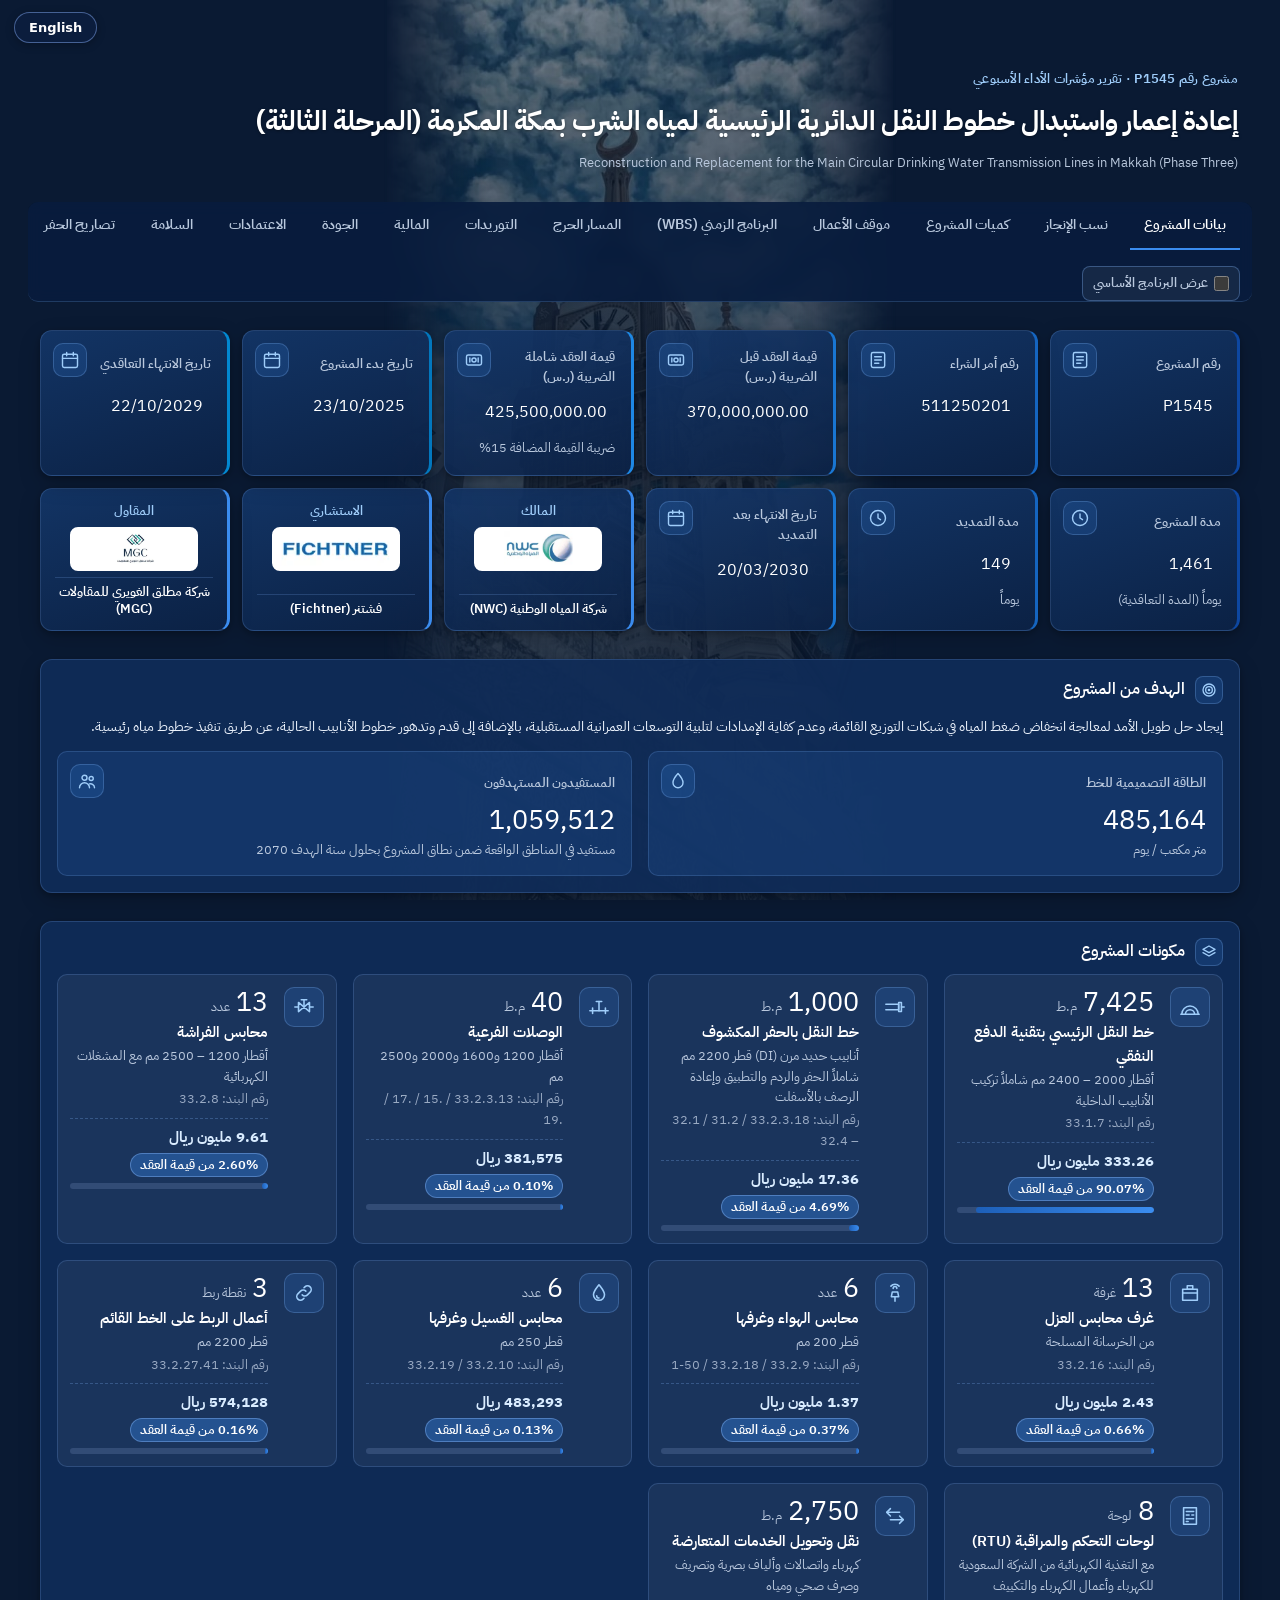
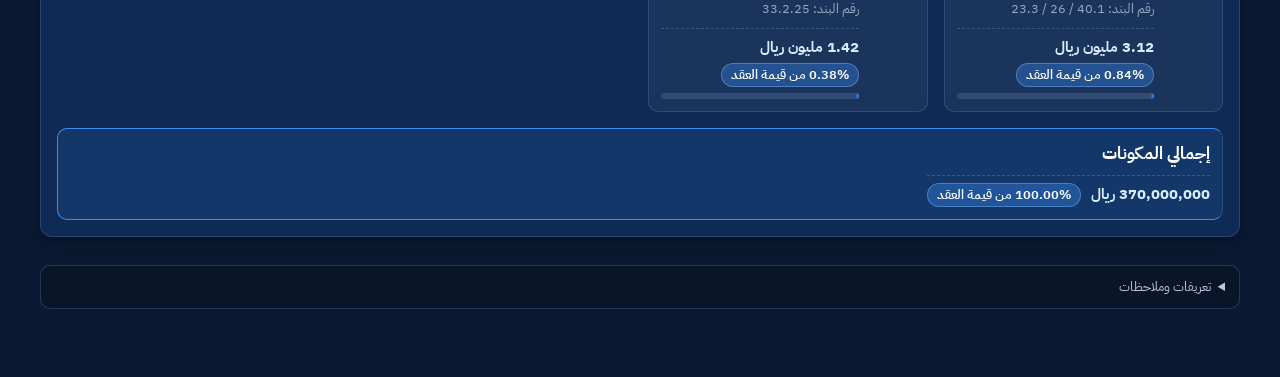
==== 2094/index.html @ 4c575829 "2242: pipe jacking and pipe installation shown as one item Co-Authored-By: Claude Opus 5.5 <noreply@" ====
<!DOCTYPE html><html lang="ar" dir="rtl"><head><meta charset="utf-8"><meta name="robots" content="noindex,nofollow"><meta name="viewport" content="width=device-width,initial-scale=1"><title>إعادة إعمار واستبدال خطوط النقل الدائرية الرئيسية لمياه الشرب بمكة المكرمة (المرحلة الثالثة)</title>
<style>:root{--cds-orange-750:#4f1c06;--cds-gray-0:#fff;--cds-role-accent-850:#021833;--cds-role-pro-400:#8873e9;--t-ink-hover:#3c3c3c;--cds-message-actions-reveal-in-ease:cubic-bezier(.32, .72, 0, 1);--cds-editor-collaborator-6:#6b6b6b;--cds-border-git-modified:color-mix(in srgb, #98801f 40%, transparent);--cds-role-warning-250:#f2a600;--cds-font-size-footnote:calc(.8125rem * 1);--cds-mineral:#629987;--cds-violet-750:#2e1d6b;--cds-tooltip-bg:#0b0b0b;--cds-magenta-250:#f297bb;--cds-bg-tint-yellow:rgb(251 179 21 / 0.12);--cds-violet-650:#472f9d;--cds-neutral-60:#ececec;--cds-neutral-870:#111;--cds-text-tint-yellow:#895902;--cds-orange-0:#fff;--cds-font-weight-body:400;--cds-banner-button-warning-layer:rgb(251 179 21 / 0.08);--cds-aqua-70:#d6f2ec;--t-blue-text:#1757ac;--cds-toolbar-icon-box:calc(1.75rem * 1);--cds-fill-danger:#c83839;--cds-role-danger-on:#fff;--cds-oncolor-200:#f8f8f7bf;--ease-in:cubic-bezier(.4, 0, 1, 1);--cds-gap-lg:calc(1.75rem * 1);--tw-inset-ring-shadow:0 0 #0000;--text-base--line-height:calc(1.5 / 1);--cds-panel-inset:calc(0rem * 1);--cds-segmented-control-thumb:#ffffff;--cds-on-pro:#ffffff;--cds-bg-tint-violet:rgb(120 94 232 / 0.12);--cds-fill-disabled:rgb(0 0 0 / 0.025);--dash-form-key:rgba(0, 0, 0, 0);--cds-scroll-fade-bottom:0px;--cds-neutral-550:#5e5e5e;--cds-violet-500:#6a4ce2;--cds-font-wght-regular:normal;--cds-fill-git-modified:#8b751c;--cds-switch-track:hsl(from #0b0b0b h s l / 20%);--cds-aqua-200:#77ddc7;--cds-font-wght-medium:normal;--cds-magenta-100:#fbd6e5;--cds-message-actions-reveal-out-ease:cubic-bezier(.32, .72, 0, 1);--cds-magenta-50:#fbecf2;--cds-orange-550:#a54518;--cds-message-actions-reveal-in-duration:.12s;--cds-blue-550:#1b64be;--cds-red-50:#fceaea;--cds-aqua-890:#0b0e0e;--cds-gray-80:#e6e6e6;--cds-orange-860:#200e07;--cds-magenta-600:#902552;--cds-bg-pro:rgb(120 94 232 / 0.12);--tw-inset-shadow:0 0 #0000;--t-fig:#c46686;--cds-violet-60:#eeecff;--color-white:#fff;--cds-toolbar-pad-inline:calc(0.5rem * 1);--cds-font-axis-wght-header:"wght" 520,;--cds-role-warning-600:#794c02;--cds-red-90:#fbd8d8;--tw-shadow-alpha:100%;--cds-role-danger-250:#f49090;--radius-sm:.25rem;--cds-blue-350:#519ced;--color-ok:#006c10;--cds-chart-categorical-8:#ec4647;--cds-leading-footnote:calc(1.0625rem * 1);--cds-card-press-sx:.99;--cds-red-840:#340a0b;--cds-role-accent-100:#cce3fd;--cds-gray-890:#0d0d0d;--cds-text-tint-magenta:#902552;--cds-bg-editor-collaborator-3:color-mix(in srgb, #008670 22%, transparent);--cds-gray-860:#131313;--cds-clay-emphasized:#ba5b3c;--cds-heather:#cbcadb;--cds-gray-50:#efefef;--t-ok:#006c10;--cds-magenta-810:#3a0a1e;--cds-sticky-edge-end:0;--tw-space-x-reverse:0;--cds-yellow-650:#673f01;--cds-sticky-edge-start:0;--cds-aqua-870:#081413;--tw-gradient-to-position:100%;--cds-font-sans-display:"Anthropic Sans Micro Display","Anthropic Sans",ui-sans-serif,system-ui,-apple-system,"Segoe UI",Roboto,sans-serif, "Anthropic Sans",ui-sans-serif,system-ui,-apple-system,"Segoe UI",Roboto,sans-serif, ui-sans-serif, system-ui, -apple-system, "Segoe UI", Roboto, "PingFang SC", "PingFang TC", "Hiragino Sans", "Apple SD Gothic Neo", sans-serif;--cds-fill-success:#10a122;--cds-blue-200:#9dc8f7;--cds-font-weight-bold:600;--cds-pad-lg:calc(1rem * 1);--mc-foot-gap:12px;--cds-chart-diverging-1:#2370cd;--cds-role-pro-fill-hover:#8873e9;--cds-green-200:#90da8e;--cds-violet-90:#e6e2ff;--radius-md:.375rem;--cds-blue-150:#b6d5f8;--cds-role-danger-fill-hover:#ec4647;--t-bg:#f9f9f9;--radius-lg:.5rem;--cds-aqua-10:#f9fdfc;--cds-scroll-fade-strip-active:0;--cds-on-danger:#ffffff;--cds-fill-primary-hover:#3c3c3c;--cds-checkbox:calc(1.25rem * 1);--cds-violet-810:#20144c;--cds-neutral-820:#1c1c1c;--cds-chart-diverging-4:#efefef;--cds-orange-870:#1b0e09;--cds-fill-brand:#ba5b3c;--cds-blue-700:#0e3d7e;--cds-slider-track:hsl(from #0b0b0b h s l / 10%);--cds-font-axis-wght-bold:;--cds-font-weight-header:580;--cds-gray-20:#f9f9f9;--cds-red-200:#f7a7a7;--cds-orange-40:#faf0ec;--cds-gray-810:#1e1e1e;--cds-bg-danger-layer:rgb(220 60 61 / 0.06);--cds-magenta-10:#fefbfc;--cds-green-70:#dbf1d9;--cds-border-line-muted:rgb(0 0 0 / 0.1);--cds-radius-composer:calc(.875rem * 1);--cds-fill-field-hover-ring:;--cds-violet-250:#b8abf7;--cds-red-250:#f49090;--cds-orange-500:#bd521b;--cds-gray-40:#f3f3f3;--cds-avatar-text-xs:calc(.5625rem * 1);--cds-red-80:#fbdddd;--cds-btn-spring:linear(0, .2459, .6526, .9468, 1.0764, 1.0915, 1.0585, 1.0219, .9993, .9914, .9921, .9957, .9988, 1.0004, 1);--cds-scroll-fade-right-on:1;--cds-chart-sequential-7:#0e3d7e;--cds-bg-accent:color-mix(in srgb,#257de0 12%,transparent);--cds-alpha-5:hsl(from #0b0b0b h s l / 50%);--cds-violet-850:#160e37;--cds-font-wght-header:"wght" 480;--cds-blue-870:#071423;--cds-bg-accent-layer:color-mix(in srgb,#257de0 6%,transparent);--cds-violet-700:#3a2684;--cds-blue-880:#09111b;--cds-border-editor-comment:#bf8004;--cds-text-user-message-personal:#1757ac;--cds-checkbox-xxs-radius:calc(.1875rem * 1);--cds-violet-830:#1b1142;--cds-text-git-draft:#737373;--cds-fizzy-lake-color-field-edge:transparent;--color-warn:#895902;--tw-scale-y:1;--cds-checkbox-edge:;--cds-text-tint-green:#006c10;--cds-aqua-20:#f3fcfa;--cds-role-danger-fill:#dc3c3d;--cds-role-success-800:#142a13;--t-poppy:#de6262;--cds-switch-h:calc(1.25rem * 1);--text-sm:.875rem;--cds-violet-840:#190f3c;--color-blue-text:#1757ac;--cds-ring-focus-width:1px;--cds-font-size-prose--sm:.875rem;--cds-h-control--sm:calc(1.75rem * 1);--cds-magenta-850:#290815;--cds-aqua-900:#0b0b0b;--cds-blue-30:#f0f7fe;--cds-font-weight-badge:500;--cds-blue-90:#d1e6fb;--cds-chart-reference-tint:hsl(from #878787 h s l / 15%);--cds-bg-editor-highlight-violet:color-mix(in srgb, #a89af0 33%, transparent);--cds-chart-sequential-2:#9dc8f7;--dash-form-hue:rgba(0, 0, 0, 0);--cds-fill-pro-hover:#6c55d1;--cds-chart-status-critical:#dc3c3d;--cds-banner-button-warning-text:#895902;--cds-bg-git-closed:color-mix(in srgb, #ff3a30 20%, transparent);--cds-scroll-fade-y-active:0;--cds-chart-axis:#c2c2c2;--color-app-accent:#257de0;--cds-aqua-80:#cff2ea;--cds-slider-handle-shadow-depth:hsl(from #0b0b0b h s l / 6%);--cds-yellow-880:#130f09;--cds-bg-neutral-hover:rgb(0 0 0 / 0.075);--cds-red-30:#fef2f2;--cds-green-840:#121e12;--cds-checkbox-glyph:calc(1rem * 1);--cds-red-810:#420e0f;--cds-font-wght-bold:normal;--cds-gap-xl:calc(2.5rem * 1);--cds-font-size-caption:calc(.75rem * 1);--cds-fill-danger-hover:#b43233;--cds-border:rgb(0 0 0 / 0.08);--cds-yellow-750:#442800;--cds-toolbar-strip:1px;--cds-editor-collaborator-5:#9b6503;--cds-shadow-color:hsl(from #0b0b0b h s l / 8%);--cds-border-pro:rgb(120 94 232 / 0.222);--cds-h-control-nested:calc(1.375rem * 1);--cds-text-disabled:hsl(from #0b0b0b h s l / 35%);--cds-aqua-450:#019c7f;--cds-blue-60:#e2effb;--cds-fill-git-added:#1a8633;--cds-neutral-200:#c2c2c2;--t-strip:color-mix(in srgb, #0b0b0b 6%, #f9f9f9);--cds-red-650:#8d1e21;--cds-orange-650:#792e0d;--cds-slider-fill:hsl(from #0b0b0b h s l / 20%);--cds-fill-accent:#257de0;--cds-green-0:#fff;--cds-blue-650:#0f4a96;--cds-fill-pro:#785ee8;--cds-blue-850:#021833;--cds-bg-success:rgb(16 161 34 / 0.14);--cds-role-success-700:#0a4d10;--t-coral:#ebcccc;--tw-space-y-reverse:0;--cds-role-accent-fill-hover:#338ced;--cds-text-git-added:#1e9e3c;--cds-leading-caption:calc(1.0625rem * 1);--cds-red-450:#dc3c3d;--t-clay-text:#ba5b3c;--cds-shimmer-text-delay:0s;--cds-aqua-820:#022321;--cds-role-success-600:#006c10;--t-measure:#c83839;--cds-role-pro-250:#b8abf7;--cds-role-pro-on:#fff;--cds-sticky-edge-active:0;--cds-violet-30:#f7f5ff;--cds-chart-categorical-6:#008a17;--cds-neutral-800:#202020;--cds-role-pro-600:#5437b8;--cds-bg-user-message:hsl(from #0b0b0b h s l / 5%);--cds-border-git-removed:color-mix(in srgb, #cd2054 40%, transparent);--cds-aqua-700:#01453f;--cds-bg-git-draft:color-mix(in srgb, #737373 20%, transparent);--cds-red-500:#c83839;--tw-ring-shadow:0 0 #0000;--cds-message-actions-opacity:1;--cds-chat-composer-link-hover:#256bc1;--cds-chart-grid:hsl(from #0b0b0b h s l / 10%);--cds-bg-user-message-personal:rgb(37 125 224 / 0.12);--cds-editor-collaborator-1:#785ee8;--cds-bg-tint-aqua:rgb(1 156 127 / 0.14);--cds-switch-knob:#fff;--tw-drop-shadow-alpha:100%;--cds-dur-base:.2s;--cds-magenta-350:#ee619b;--cds-chart-diverging-3:#9dc8f7;--cds-border-success:rgb(16 161 34 / 0.256);--t-border:rgb(0 0 0 / 0.08);--cds-red-880:#1a0d0b;--cds-avatar-sm:calc(1.5rem * 1);--t-good:#10a122;--cds-gray-450:#797979;--cds-leading-body:calc(1.25rem * 1);--cds-ring-outer:1px;--cds-text-danger:#a42528;--font-anthropic-sans-display:"Anthropic Sans Micro Display","Anthropic Sans",ui-sans-serif,system-ui,-apple-system,"Segoe UI",Roboto,sans-serif;--cds-chart-sequential-5:#2370cd;--cds-h-control--xs:calc(1.5rem * 1);--t-cactus:#bcd1ca;--cds-bg-editor-comment-active:color-mix(in srgb, #fbb315 45%, transparent);--color-bg:#f9f9f9;--cds-yellow-30:#fbf5ea;--cds-bg-tint-aqua-opaque:color-mix(in srgb,#019c7f 14%,#ffffff);--cds-orange-90:#f7ddd1;--cds-violet-10:#fdfbff;--cds-button-on-content:#fff9;--cds-aqua-750:#023632;--cds-fill-accent-hover:#2171ca;--tw-border-spacing-x:0px;--cds-orange-80:#f7e2d7;--cds-magenta-80:#fbe0eb;--t-matcha:#ced6bf;--cds-yellow-60:#faebce;--cds-font-weight-control:435;--cds-role-success-fill:#10a122;--cds-prose-quiet:;--cds-magenta-60:#fae7ef;--cds-bg-editor-collaborator-6:color-mix(in srgb, #6b6b6b 22%, transparent);--dash-form-air:rgba(0, 0, 0, 0);--cds-chart-status-serious:#f18a59;--cds-yellow-100:#f9dca4;--cds-bg-tint-magenta:rgb(206 68 125 / 0.12);--cds-border-warning:rgb(251 179 21 / 0.289);--cds-text-warning:#895902;--cds-red-70:#fbe1e1;--cds-red-60:#fbe6e6;--cds-red-300:#f17778;--cds-blue-400:#338ced;--cds-banner-line:rgb(0 0 0 / 0.12);--cds-opacity-disabled:.4;--cds-icon:calc(1.25rem * 1);--cds-bg-tint-orange-opaque:color-mix(in srgb,#d25f25 14%,#ffffff);--cds-aqua-100:#bfeee5;--cds-green-880:#0e110e;--cds-aqua-830:#021f1e;--cds-yellow-500:#9b6503;--tw-divide-x-reverse:0;--cds-neutral-40:#f3f3f3;--cds-neutral-100:#e0e0e0;--cds-scroll-fade-left-on:1;--cds-blue-800:#02244e;--cds-fill-field-ring:rgb(0 0 0 / 0.08);--cds-dur-fast:60ms;--cds-border-accent:color-mix(in srgb,#257de0 22.2%,transparent);--cds-bg-editor-collaborator-2:color-mix(in srgb, #ce447d 22%, transparent);--cds-role-warning-fill:#fbb315;--cds-red-0:#fff;--cds-green-890:#0c0e0c;--cds-blue-900:#0b0b0b;--cds-chart-reference:#878787;--cds-aqua-350:#00b894;--cds-alpha-3:hsl(from #0b0b0b h s l / 20%);--t-fg-secondary:rgb(0 0 0 / 0.6);--cds-font-weight-medium:500;--cds-role-tooltip-fg:#fff;--color-bad:#a42528;--t-heather:#cbcadb;--cds-green-350:#33b93b;--container-sm:24rem;--tw-ring-offset-width:0px;--cds-pad-md:calc(.75rem * 1);--cds-border-git-added:color-mix(in srgb, #1e9e3c 40%, transparent);--cds-text-button-disabled:rgb(0 0 0 / 0.465);--cds-slider-handle-shadow-outer:hsl(from #0b0b0b h s l / 4%);--cds-green-600:#006c10;--cds-blue-80:#d7e9fb;--cds-magenta-860:#240913;--cds-shadow-lg:0 4px 8px 0 hsl(from #0b0b0b h s l / 8%), 0 12px 28px -2px hsl(from #0b0b0b h s l / 8%);--default-font-family:"Anthropic Sans",ui-sans-serif,system-ui,-apple-system,"Segoe UI",Roboto,sans-serif, ui-sans-serif, system-ui, -apple-system, "Segoe UI", Roboto, "PingFang SC", "PingFang TC", "Hiragino Sans", "Apple SD Gothic Neo", sans-serif;--cds-blue-0:#fff;--cds-font-axis-wght-medium:;--cds-focus-shadow:inset 0 0 0 1px #f9f9f9, 0 0 0 1px #257de0, 0 0 6px 1px color-mix(in srgb,#257de0 12%,transparent);--cds-fill-button-ghost-hover:rgb(0 0 0 / 0.1);--cds-neutral-350:#959595;--cds-neutral-750:#2c2c2c;--cds-chart-sequential-6:#1757ac;--cds-scroll-fade-left:0px;--cds-font-system:ui-sans-serif, system-ui, -apple-system, "Segoe UI", Roboto, "PingFang SC", "PingFang TC", "Hiragino Sans", "Apple SD Gothic Neo", sans-serif;--cds-shadow-drop-ring:inset 0 0 0 2px #257de0;--cds-shortcut-cap-fill:transparent;--cds-font-size-body:calc(.875rem * 1);--cds-z-tooltip:50;--cds-font-size-code:calc(.8125rem * 1);--cds-aqua-150:#a0e6d7;--cds-magenta-400:#e24d8b;--cds-red-900:#0b0b0b;--cds-red-20:#fef6f6;--tw-gradient-from-position:0%;--cds-skeleton-base:hsl(from #0b0b0b h s l / 5%);--cds-bg-danger:rgb(220 60 61 / 0.12);--cds-violet-80:#e9e5ff;--tw-ring-offset-shadow:0 0 #0000;--font-anthropic-serif:"Anthropic Serif", ui-serif, Georgia, "Times New Roman", serif;--cds-shimmer-text-play-state:running;--cds-leading-prose--sm:1.25rem;--cds-outset-y:0px;--cds-page-header-title-size:calc(1.5rem * 1);--cds-blue-860:#05162c;--cds-fill-secondary-hover:rgb(0 0 0 / 0.074);--cds-role-danger-100:#fbd4d4;--cds-yellow-450:#ae7303;--cds-message-actions-reveal-scale:none;--cds-gray-880:#0f0f0f;--cds-yellow-70:#fae7c2;--cds-fill-ghost-hover:rgb(0 0 0 / 0.05);--cds-gray-30:#f6f6f6;--cds-bg-git-modified:color-mix(in srgb, #98801f 20%, transparent);--cds-neutral-90:#e3e3e3;--cds-aqua-90:#c8f0e8;--cds-text-tint-violet:#5437b8;--cds-red-820:#3d0d0e;--cds-blue-890:#0a0e12;--cds-violet-400:#8873e9;--cds-yellow-40:#f9f2e4;--cds-surface-0:#f9f9f9;--cds-red-800:#470f10;--cds-green-20:#f5fbf4;--cds-yellow-830:#281700;--cds-role-warning-800:#331d00;--cds-role-pro-100:#e4deff;--cds-red-100:#fbd4d4;--cds-h-control--lg:calc(2.5rem * 1);--cds-magenta-90:#fbdbe8;--cds-blue-810:#022248;--cds-slider-handle:#fff;--cds-fill-field:hsl(0 0% 100% / 0.5);--cds-surface-popover:#ffffff;--cds-red-10:#fffbfb;--cds-gray-830:#1a1a1a;--cds-aqua-650:#07544c;--cds-chart-diverging-6:#eb6263;--cds-magenta-150:#f6c3d7;--mc-foot-cover:max(max(60px, calc(3rem + 12px)), 0px, 0px, 0px);--cds-orange-400:#e76624;--cds-violet-600:#5437b8;--cds-yellow-800:#331d00;--cds-shimmer-text-keyframes:cds-shimmer-text-band;--cds-role-accent-300:#6aabf1;--cds-leading-prose:1.3125rem;--cds-green-700:#0a4d10;--cds-yellow-700:#563301;--blur-md:12px;--cds-neutral-700:#383838;--cds-shadow-md:0 2px 4px 0 hsl(from #0b0b0b h s l / 7%), 0 6px 16px 0 hsl(from #0b0b0b h s l / 8%);--cds-outset-x:0px;--cds-ring-hairline:1px;--cds-banner-button-warning:rgb(251 179 21 / 0.16);--cds-violet-70:#ebe9ff;--cds-oncolor-300:#f8f8f780;--cds-green-10:#fafdfa;--cds-magenta-650:#7a1f45;--cds-blue-840:#011b39;--dash-float-floor:max(max(60px, calc(3rem + 12px)), 0px);--cds-yellow-550:#895902;--cds-chat-composer-link:#184e95;--cds-green-800:#142a13;--cds-gray-600:#515151;--cds-neutral-810:#1e1e1e;--cds-scroll-fade-right-raw:0px;--cds-font-sans:"Anthropic Sans",ui-sans-serif,system-ui,-apple-system,"Segoe UI",Roboto,sans-serif, ui-sans-serif, system-ui, -apple-system, "Segoe UI", Roboto, "PingFang SC", "PingFang TC", "Hiragino Sans", "Apple SD Gothic Neo", sans-serif;--cds-message-actions-reveal-origin:top;--cds-yellow-50:#f9eeda;--tw-shadow:0 0 #0000;--text-sm--line-height:calc(1.25 / .875);--cds-green-400:#0aac23;--cds-yellow-870:#181107;--cds-neutral-400:#878787;--cds-orange-850:#250e06;--cds-yellow-810:#301b00;--t-plum:#827dbd;--text-3xl--line-height:calc(2.25 / 1.875);--cds-bg-editor-comment:color-mix(in srgb, #fbb315 20%, transparent);--cds-violet-300:#a89af0;--cds-aqua-860:#071716;--text-3xl:1.875rem;--_prose-flow-base:0px;--cds-border-editor-comment-open:#ae7303;--cds-yellow-80:#fae3b8;--text-xs:.75rem;--cds-green-50:#e5f5e5;--cds-green-650:#015c0d;--cds-checkbox-glyph-wght:533.3;--cds-green-860:#0f1810;--cds-red-750:#601314;--cds-green-830:#122112;--cds-fill-primary-layer:rgb(255 255 255 / 0.15);--cds-chart-categorical-3:#00b894;--cds-green-250:#72d071;--cds-violet-0:#fff;--cds-aqua-840:#031c1c;--cds-alpha-0:hsl(from #0b0b0b h s l / 0%);--cds-page-header-title-leading:calc(2rem * 1);--cds-avatar-lg:calc(2.5rem * 1);--t-shimmer-b:hsl(from #0b0b0b h s l / 10%);--cds-on-primary:#ffffff;--cds-magenta-840:#2e0817;--cds-blue-830:#011d3f;--cds-pad-xl:calc(1.5rem * 1);--cds-fill-secondary-pressed-ring:hsl(from #0b0b0b h s l / 10%);--mc-foot-inset:max(60px, calc(3rem + 12px));--text-base:1rem;--cds-scroll-fade-top:0px;--cds-yellow-10:#fefcf8;--cds-surface-1:#ffffff;--cds-font-size-heading:calc(.9375rem * 1);--cds-orange-100:#f7d9ca;--default-mono-font-family: "SF Mono", "SF Mono", ui-monospace, Menlo, Consolas, monospace;--tw-inset-shadow-alpha:100%;--aspect-video:16 / 9;--cds-red-150:#f9bebe;--cds-font-size-display:calc(1.75rem * 1);--cds-on-warning:#442800;--cds-dur-sheet:.3s;--cds-aqua-600:#006458;--cds-gray-250:#b3b3b3;--cds-blue-600:#1757ac;--cds-opacity-icon-secondary:.3;--cds-text-tint-aqua:#006458;--cds-font-axis-wght-control:"wght" 435,;--cds-fizzy-lake-color-field-focus-danger-light:0 0 0 1px #c83839,0 0 6px 1px rgb(220 60 61 / 0.12);--cds-font-voice:"Anthropic Serif", ui-serif, Georgia, "Times New Roman", serif, ui-serif, Georgia, "Times New Roman", serif;--cds-pad-sm:calc(.5rem * 1);--cds-yellow-400:#bf8004;--cds-scroll-fade-x-active:0;--cds-orange-200:#f6b293;--cds-green-90:#d0edce;--cds-fill-brand-icon-only:#c6613f;--cds-editor-collaborator-2:#ce447d;--cds-font-axis-wght-badge:"wght" 500,;--cds-red-600:#a42528;--cds-magenta-500:#ba396f;--cds-gray-90:#e3e3e3;--cds-violet-20:#f9f9ff;--cds-font-wght-semibold:normal;--cds-scroll-fade-bottom-raw:0px;--cds-neutral-880:#0f0f0f;--tw-outline-style:solid;--cds-orange-10:#fefbfa;--cds-bg-tint-violet-opaque:color-mix(in srgb,#785ee8 12%,#ffffff);--cds-violet-200:#c6bdfa;--t-olive:#788c5d;--cds-text-git-merged:#8e6bd9;--cds-chart-categorical-5:#ee7fac;--cds-magenta-0:#fff;--cds-font-size-title:calc(1.375rem * 1);--cds-neutral-150:#d1d1d1;--cds-fizzy-lake-color-secondary:rgb(0 0 0 / 0.6);--cds-bg-tint-red-opaque:color-mix(in srgb,#dc3c3d 12%,#ffffff);--cds-aqua-300:#2bc6a5;--cds-blue-50:#e7f2fc;--cds-leading-prose--lg:1.375rem;--cds-magenta-750:#51102c;--cds-focus-shadow-danger:inset 0 0 0 1px #f9f9f9, 0 0 0 1px #c83839, 0 0 6px 1px rgb(220 60 61 / 0.12);--cds-leading-code:calc(1.1875rem * 1);--cds-card-press-sy:.99;--color-fg-muted:rgb(0 0 0 / 0.465);--t-panel:#ffffff;--cds-green-500:#008a17;--cds-fill-control:hsl(from #0b0b0b h s l / 10%);--cds-magenta-880:#180b10;--cds-role-pro-800:#221551;--cds-role-warning-200:#fbb315;--cds-aqua-0:#fff;--cds-yellow-900:#0b0b0b;--cds-magenta-30:#fef3f7;--cds-shimmer-text-peak:transparent;--cds-neutral-850:#151515;--cds-role-warning-fill-hover:#f2a600;--cds-solid-primary:#0b0b0b;--cds-text-accent:#1757ac;--cds-blue-10:#fafcff;--cds-prose-axis-wght-heading-serif:"wght" 520,;--cds-fizzy-lake-color-plain-secondary:rgb(0 0 0 / 0.6);--cds-fill-secondary-ring:hsl(from #0b0b0b h s l / 10%);--cds-bg-git-removed:color-mix(in srgb, #cd2054 20%, transparent);--tw-gradient-from:rgba(0, 0, 0, 0);--cds-toolbar-pad-block:calc(0.5rem * 1);--cds-red-550:#b62e30;--cds-fill-ghost-selected:rgb(0 0 0 / 0.1);--cds-neutral-830:#1a1a1a;--cds-backdrop:#0006;--cds-role-pro-fill:#785ee8;--tw-gradient-to:rgba(0, 0, 0, 0);--cds-chat-composer-incognito-border:color-mix(in srgb, #1e1e1e 30%, transparent);--t-ink:#191919;--t-accent:#d97757;--cds-aqua-550:#027464;--cds-neutral-650:#444444;--cds-card-press-d:2px;--cds-green-30:#f0f9ef;--cds-orange-830:#2f1005;--cds-button-on-content-hover:#ffffffb3;--z-index-pick:100;--cds-magenta-20:#fef6fa;--cds-orange-840:#2b0f05;--cds-orange-600:#90370f;--cds-neutral-500:#6b6b6b;--cds-bg-editor-highlight-green:color-mix(in srgb, #53c556 33%, transparent);--cds-fill-warning-hover:#e2a113;--tw-gradient-via-position:50%;--cds-panel-radius:calc(0rem * 1);--cds-shadow-popover:0 8px 24px #0000001f, 0 2px 6px #00000014;--cds-role-pro-450:#785ee8;--cds-magenta-200:#f7abc9;--cds-bg-tint-blue-opaque:color-mix(in srgb,#257de0 12%,#ffffff);--cds-orange-20:#fdf7f5;--cds-yellow-840:#241602;--cds-page-bg:#f9f9f9;--cds-yellow-600:#794c02;--cds-bg-git-conflicting:color-mix(in srgb, #c5621b 20%, transparent);--cds-chart-baseline:#c2c2c2;--cds-fill-card-hover:rgb(0 0 0 / 0.06);--text-xs--line-height:calc(1 / .75);--cds-magenta-890:#120b0d;--cds-orange-60:#f8eae2;--cds-orange-810:#361306;--cds-aqua-60:#ddf4ef;--cds-fill-git-removed:#cd2054;--dash-listen-air:28px;--default-transition-duration:.15s;--cds-blue-300:#6aabf1;--cds-solid-muted:#878787;--cds-fill-success-hover:#0e911f;--cds-alpha-8:hsl(from #0b0b0b h s l / 85%);--cds-pictogram-highlight-heather:#cbcadb;--cds-slider-stop-dot:hsl(from #0b0b0b h s l / 25%);--animate-pulse:pulse 2s cubic-bezier(.4, 0, .6, 1) infinite;--cds-gray-150:#d1d1d1;--cds-text-muted:rgb(0 0 0 / 0.465);--cds-gray-400:#878787;--cds-gray-350:#959595;--t-sync-pending:#fbb315;--cds-chart-status-warning:#fbb315;--cds-violet-800:#221551;--cds-alpha-9:hsl(from #0b0b0b h s l / 95%);--cds-magenta-40:#fcf0f4;--cds-leading-prose--xs:1.1875rem;--cds-border-editor-comment-target:#ae7303;--cds-text-primary:rgb(0 0 0 / 0.9);--cds-fizzy-lake-color-field-edge-hover:transparent;--cds-checkbox-xxs:calc(.75rem * 1);--cds-gray-650:#444444;--cds-badge-x-wght:577.8;--cds-surface-3:#ffffff;--cds-green-870:#0f140e;--cds-fill-secondary:rgb(0 0 0 / 0.05);--cds-button-on-content-ring:#ffffff59;--cds-font-grad-semibold:180;--cds-fill-card:rgb(0 0 0 / 0.035);--cds-chart-categorical-2:#f47230;--cds-orange-900:#0b0b0b;--leading-snug:1.375;--cds-plum:#827dbd;--cds-gray-500:#6b6b6b;--cds-role-success-450:#10a122;--default-transition-timing-function:cubic-bezier(.4, 0, .2, 1);--cds-green-40:#ebf8e9;--cds-yellow-250:#f2a600;--cds-scroll-fade-top-on:1;--cds-clay:#d97757;--cds-ease-snap:cubic-bezier(.32, .72, 0, 1);--cds-role-warning-300:#e49c06;--cds-avatar-md:calc(2rem * 1);--cds-chart-sequential-3:#6aabf1;--cds-blue-100:#cce3fd;--cds-role-success-on:#0b0b0b;--cds-orange-70:#f7e6dd;--cds-dur-slow:.45s;--cds-magenta-830:#32091a;--cds-neutral-890:#0d0d0d;--t-sky:#6a9bcc;--cds-panel-shadow:none;--cds-font-size-prose:.9375rem;--spacing:.25rem;--t-pencil:#f0ac54;--tw-translate-z:0;--cds-aqua-800:#012825;--cds-gray-70:#e9e9e9;--tw-gradient-via:rgba(0, 0, 0, 0);--cds-orange-250:#f39e77;--cds-border-line:rgb(0 0 0 / 0.12);--cds-green-450:#10a122;--cds-shadow-drop-glow:inset 0 0 24px -2px hsl(from #257de0 h s l / 20%);--t-orchid:#e5cada;--cds-black:#000;--cds-message-actions-reveal-out-delay:0s;--t-fg-muted:rgb(0 0 0 / 0.465);--cds-chart-categorical-4:#f2a600;--cds-border-danger:rgb(220 60 61 / 0.222);--cds-gray-800:#202020;--tw-translate-y:0;--cds-dialog-shift:0px;--cds-segmented-control-thumb-shadow:0 0 0 1px hsl(from #0b0b0b h s l / 5%);--_prose-flow:0px;--cds-role-warning-on:#0b0b0b;--cds-prose-weight-heading-serif:580;--cds-message-actions-reveal-out-duration:60ms;--cds-role-warning-700:#563301;--tw-content:"";--cds-radius:calc(.5rem * 1);--cds-role-accent-700:#0e3d7e;--cds-ease-overshoot:cubic-bezier(.34, 1.3, .64, 1);--cds-leading-display:calc(2.25rem * 1);--cds-role-success-fill-hover:#0aac23;--cds-checkbox-radius:calc(.3125rem * 1);--leading-tight:1.25;--cds-shadow-sm:0 1px 2px 0 hsl(from #0b0b0b h s l / 6%), 0 2px 8px 0 hsl(from #0b0b0b h s l / 8%);--cds-chart-categorical-1:#257de0;--cds-violet-150:#d5ceff;--cds-role-success-400:#0aac23;--tw-border-style:solid;--cds-bg-git-added:color-mix(in srgb, #1e9e3c 20%, transparent);--cds-violet-870:#110e26;--cds-alpha-1:hsl(from #0b0b0b h s l / 5%);--cds-bg-tint-blue:rgb(37 125 224 / 0.12);--color-border-strong:hsl(from #0b0b0b h s l / 20%);--t-border-strong:hsl(from #0b0b0b h s l / 20%);--cds-border-stronger:hsl(from #0b0b0b h s l / 40%);--z-index-toolbar:49;--cds-solid-secondary:#515151;--tw-translate-x:0;--cds-yellow-200:#fbb315;--cds-pictogram-highlight-cactus:#bcd1ca;--cds-shortcut-cap-ink:#6b6b6b;--cds-yellow-90:#f9e0b0;--cds-chart-muted:#c2c2c2;--cds-bg-warning:rgb(251 179 21 / 0.12);--cds-button-radius-add:calc(0rem * 1);--cds-checkbox-xxs-glyph:calc(.625rem * 1);--cds-blue-40:#ebf5fd;--cds-ring-inner:0px;--cds-scroll-fade-bottom-on:1;--cds-green-80:#d5efd4;--cds-z-modal:40;--tw-border-spacing-y:0px;--cds-scroll-fade-top-raw:0px;--cds-bg-tint-yellow-opaque:color-mix(in srgb,#fbb315 12%,#ffffff);--cds-bg-tint-green-opaque:color-mix(in srgb,#10a122 14%,#ffffff);--cds-button-pad-max:calc(.5625rem * 1);--cds-aqua-500:#008670;--cds-violet-350:#9887ef;--cds-editor-collaborator-4:#008a17;--cds-yellow-150:#f9c967;--cds-red-860:#280b0b;--cds-chart-diverging-7:#c83839;--t-app-accent:#257de0;--cds-z-toast:60;--cds-bg-tint-magenta-opaque:color-mix(in srgb,#ce447d 12%,#ffffff);--cds-blue-820:#012043;--cds-yellow-860:#1c1206;--cds-on-accent:#ffffff;--cds-avatar-xs:calc(1.25rem * 1);--cds-aqua-40:#e8f8f5;--cds-yellow-20:#fcf8f1;--cds-cactus:#bcd1ca;--cds-neutral-70:#e9e9e9;--cds-green-100:#caecc8;--cds-green-820:#122512;--cds-fizzy-lake-color-field-focus-danger:0 0 0 1px #c83839,0 0 6px 1px rgb(220 60 61 / 0.12);--cds-gray-820:#1c1c1c;--cds-role-pro-300:#a89af0;--cds-green-850:#111a10;--t-warn:#895902;--cds-fill-primary:#191919;--cds-yellow-850:#201304;--cds-red-40:#feeeee;--cds-blue-70:#ddecfb;--cds-neutral-600:#515151;--cds-chart-status-good:#0aac23;--cds-theme-api:1;--cds-role-tooltip-bg:#0b0b0b;--cds-border-git-conflicting:color-mix(in srgb, #c5621b 40%, transparent);--cds-font-size-prose--xs:.8125rem;--cds-shadow-drop-ring-danger:inset 0 0 0 2px #c83839;--cds-gap-xs:calc(.5rem * 1);--cds-scroll-fade-size:28px;--cds-magenta-820:#35091c;--cds-checkbox-xxs-glyph-wght:700;--cds-gray-10:#fcfcfc;--cds-border-git-draft:color-mix(in srgb, #737373 40%, transparent);--cds-gray-550:#5e5e5e;--cds-role-danger-300:#f17778;--cds-chart-diverging-2:#519ced;--cds-gray-840:#181818;--cds-font-weight-semibold:580;--cds-violet-40:#f4f3ff;--cds-scroll-fade-left-raw:0px;--cds-text-secondary:rgb(0 0 0 / 0.6);--t-wash-1:hsl(from #0b0b0b h s l / 5%);--cds-aqua-400:#00a888;--cds-chart-sequential-4:#338ced;--t-ink-fg:#ffffff;--cds-bg-accent-muted:color-mix(in srgb, #257de0 10%, transparent);--color-panel:#ffffff;--cds-z-popover:50;--t-shimmer-a:hsl(from #0b0b0b h s l / 5%);--cds-violet-820:#1d1246;--cds-violet-880:#0f0d1d;--cds-violet-50:#f2efff;--cds-checkbox-edge-hover:;--cds-gray-750:#2c2c2c;--z-index-scrim:101;--cds-alpha-2:hsl(from #0b0b0b h s l / 10%);--cds-green-60:#e0f3df;--cds-role-accent-450:#257de0;--cds-font-wght-badge:"wght" 480;--cds-green-900:#0b0b0b;--cds-red-400:#ec4647;--cds-orange-880:#150d0a;--cds-yellow-890:#0f0d0a;--t-blue-tint:color-mix(in srgb,#257de0 12%,transparent);--cds-h-control:calc(1.75rem * 1);--t-blue:#257de0;--t-wash-3:hsl(from #0b0b0b h s l / 20%);--cds-orange-150:#f4c7b2;--cds-chip-in-base-delay:50ms;--cds-magenta-550:#a4305f;--cds-blue-250:#84b9f3;--cds-bg-tint-orange:rgb(210 95 37 / 0.14);--cds-red-700:#761a1c;--cds-bg-highlight:color-mix(in srgb, #fbb315 33%, transparent);--cds-orange-30:#fcf4f0;--cds-bg-editor-collaborator-4:color-mix(in srgb, #008a17 22%, transparent);--cds-fizzy-lake-color-sidebar:#fafafa;--cds-bg-editor-canvas:#ececec;--t-mineral:#629987;--tw-ring-offset-color:#fff;--cds-violet-550:#6042cd;--cds-role-accent-on:#fff;--cds-red-890:#120c0b;--cds-alpha-6:hsl(from #0b0b0b h s l / 60%);--cds-red-870:#210c0b;--color-fg-secondary:rgb(0 0 0 / 0.6);--cds-role-accent-50:#e7f2fc;--cds-text-pro:#5437b8;--cds-ease-out:cubic-bezier(.165, .84, .44, 1);--cds-orange-800:#391406;--cds-text-git-removed:#cd2054;--cds-yellow-0:#fff;--cds-blue-20:#f5f9fe;--cds-magenta-70:#fbe3ed;--cds-violet-860:#140e2f;--cds-role-accent-250:#84b9f3;--cds-text-git-modified:#98801f;--cds-chart-sequential-1:#cce3fd;--cds-orange-700:#632508;--cds-bg-editor-highlight-yellow:color-mix(in srgb, #fbb315 33%, transparent);--tw-scale-z:1;--t-bg-warm:color-mix(in srgb, #0b0b0b 3%, #f9f9f9);--cds-neutral-30:#f6f6f6;--cds-border-strong:hsl(from #0b0b0b h s l / 20%);--cds-red-350:#eb6263;--cds-role-accent-fill:#257de0;--cds-fizzy-lake-color-control-ink:rgb(0 0 0 / 0.9);--cds-text-button-icon-disabled:rgb(0 0 0 / 0.4);--cds-alpha-7:hsl(from #0b0b0b h s l / 70%);--cds-bg-editor-collaborator-1:color-mix(in srgb, #785ee8 22%, transparent);--cds-role-pro-700:#3a2684;--cds-banner-button-danger:rgb(220 60 61 / 0.12);--cds-radio-group-card-selected:#e7f2fc;--container-lg:32rem;--cds-leading-heading:calc(1.25rem * 1);--cds-role-accent-800:#02244e;--cds-font-grad-bold:200;--cds-banner-neutral-tint:hsl(from #0b0b0b h s l / 5%);--cds-font-wght-body:"wght" 360;--cds-fill-warning:#fbb315;--cds-ring-color:rgb(0 0 0 / 0.08);--cds-blue-750:#063167;--t-cloud:#c5d3e0;--cds-role-accent-600:#1757ac;--cds-text-stays-secondary:rgb(0 0 0 / 0.6);--dash-form-slab:rgba(0, 0, 0, 0);--cds-orange-50:#f9ece7;--cds-aqua-50:#e3f6f1;--cds-neutral-20:#f9f9f9;--t-oat:#e3dacc;--cds-green-150:#aee2ab;--cds-yellow-350:#d28e05;--cds-neutral-250:#b3b3b3;--mc-composer-inset:0px;--cds-bg-git-merged:color-mix(in srgb, #8e6bd9 20%, transparent);--cds-orange-350:#f47230;--cds-green-550:#007b14;--cds-red-850:#2e0a0b;--mc-keyboard-inset:0px;--cds-text-success:#006c10;--ease-in-out:cubic-bezier(.4, 0, .2, 1);--cds-fizzy-lake-color-field-focus-light:0 0 0 1px #257de0,0 0 6px 1px color-mix(in srgb,#257de0 12%,transparent);--cds-magenta-800:#3d0c21;--cds-green-750:#123b13;--cds-role-danger-600:#a42528;--cds-cursor-interactive:default;--cds-neutral-840:#181818;--cds-bg-neutral:hsl(from #0b0b0b h s l / 5%);--cds-gray-700:#383838;--cds-switch-track-hover:hsl(from #0b0b0b h s l / 35%);--cds-font-axis-wght-body:;--cds-font-size-prose--lg:1rem;--cds-orange-300:#f18a59;--cds-leading-title:calc(1.75rem * 1);--cds-magenta-700:#651838;--cds-neutral-300:#a4a4a4;--cds-magenta-450:#ce447d;--cds-border-git-merged:color-mix(in srgb, #8e6bd9 40%, transparent);--cds-font-axis-wght:;--cds-neutral-80:#e6e6e6;--cds-aqua-880:#0a1110;--cds-text-git-closed:#ff3a30;--cds-chart-categorical-7:#6a4ce2;--cds-on-brand:#fff;--cds-font-mono: "SF Mono", "SF Mono", ui-monospace, Menlo, Consolas, monospace;--t-accent-fg:#fff;--cds-font-axis-wght-regular:;--cds-text-tint-blue:#1757ac;--cds-role-success-100:#caecc8;--cds-alpha-4:hsl(from #0b0b0b h s l / 35%);--cds-fizzy-lake-color-field-focus:0 0 0 1px #257de0,0 0 6px 1px color-mix(in srgb,#257de0 12%,transparent);--cds-role-danger-800:#470f10;--cds-gray-300:#a4a4a4;--cds-violet-450:#785ee8;--cds-shortcut-cap-line:color-mix(in srgb, currentColor 18%, transparent);--cds-violet-100:#e4deff;--cds-red-830:#390b0c;--font-anthropic-sans:"Anthropic Sans",ui-sans-serif,system-ui,-apple-system,"Segoe UI",Roboto,sans-serif;--cds-magenta-900:#0b0b0b;--cds-text-tint-red:#a42528;--cds-neutral-50:#efefef;--cds-orange-890:#100c0b;--cds-segmented-control-track:hsl(from #0b0b0b h s l / 5%);--cds-shadow-drop-glow-danger:inset 0 0 24px -2px hsl(from #c83839 h s l / 20%);--cds-banner-tint-danger:rgb(220 60 61 / 0.08);--cds-yellow-300:#e49c06;--cds-toolbar-line:1px;--cds-violet-900:#0b0b0b;--cds-font-wght-control:"wght" 395;--cds-message-actions-reveal-in-delay:.1s;--cds-blue-450:#257de0;--cds-magenta-870:#1d0a12;--cds-font-weight-regular:400;--cds-neutral-900:#0b0b0b;--cds-text-tint-orange:#90370f;--cds-bg-editor-collaborator-5:color-mix(in srgb, #9b6503 22%, transparent);--cds-bg-tint-green:rgb(16 161 34 / 0.14);--cds-bg-editor-highlight-gray:color-mix(in srgb, #a4a4a4 33%, transparent);--cds-aqua-250:#53d3b7;--cds-surface-2:#ffffff;--cds-role-warning-100:#f9dca4;--cds-on-success:#ffffff;--cds-scroll-fade-strip-raw:0;--cds-magenta-300:#ee7fac;--cds-font-axis-wght-semibold:;--cds-bg-editor-highlight-magenta:color-mix(in srgb, #ee7fac 33%, transparent);--t-wash-2:hsl(from #0b0b0b h s l / 10%);--cds-banner-neutral-ring:transparent;--color-border-line:rgb(0 0 0 / 0.08);--cds-green-810:#132713;--cds-violet-890:#0d0c14;--cds-role-success-250:#72d071;--cds-fill-button-layer:rgb(0 0 0 / 0.0556);--tw-divide-y-reverse:0;--cds-tooltip-fg:#fff;--cds-role-danger-700:#761a1c;--cds-pictogram-highlight-default:#e6e6e6;--cds-skeleton-sheen:hsl(from #0b0b0b h s l / 5%);--cds-chart-diverging-5:#f7a7a7;--cds-orange-820:#321105;--container-2xl:42rem;--cds-bg-editor-highlight-blue:color-mix(in srgb, #6aabf1 33%, transparent);--cds-border-git-closed:color-mix(in srgb, #ff3a30 40%, transparent);--cds-scroll-fade-right:0px;--cds-neutral-0:#fff;--cds-gray-850:#151515;--cds-gray-60:#ececec;--cds-role-danger-400:#ec4647;--cds-font-mono-ui:"SF Mono", "SF Mono", ui-monospace, Menlo, Consolas, monospace;--cds-fill-control-hover:hsl(from #0b0b0b h s l / 20%);--cds-aqua-810:#022523;--cds-fill-brand-hover:#d97757;--cds-composer-ring:rgb(0 0 0 / 0.12);--t-fg:rgb(0 0 0 / 0.9);--tw-scale-x:1;--cds-bg-tint-red:rgb(220 60 61 / 0.12);--cds-gray-870:#111;--t-bad:#a42528;--cds-menu-gutter:calc(0.375rem * 1);--cds-bg-editor-claude-pending:color-mix(in srgb, #d97757 22%, transparent);--cds-gray-900:#0b0b0b;--color-fg:rgb(0 0 0 / 0.9);--t-app-accent-fg:#ffffff;--cds-surface-panel:#ffffff;--cds-role-danger-450:#dc3c3d;--cds-neutral-10:#fcfcfc;--cds-gap-md:calc(1rem * 1);--cds-gray-100:#e0e0e0;--radius-xl:.75rem;--cds-neutral-450:#797979;--cds-neutral-860:#131313;--cds-role-accent-400:#338ced;--cds-gray-200:#c2c2c2;--cds-editor-collaborator-3:#008670;--cds-orange-450:#d25f25;--cds-yellow-820:#2d1900;--cds-gap-sm:calc(.75rem * 1);--cds-blue-500:#2370cd;--cds-aqua-850:#051a19;--cds-dur-snap:.12s;--cds-shimmer-text-keyframes-rtl:cds-shimmer-text-band-rtl;--cds-pad-xs:calc(.375rem * 1);--cds-green-300:#53c556;--cds-text-git-conflicting:#c5621b;--cds-aqua-30:#edfaf7;}
@font-face { font-family: "Anthropic Sans"; src: url("https://fonts.frame.claudeusercontent.com/_runtime/AnthropicSansMicro-Text-Variable-26-245-1.5161b683881e7914.woff2") format("woff2"), url("/_runtime/AnthropicSansMicro-Text-Variable-26-245-1.5161b683881e7914.woff2") format("woff2"); font-weight: 300 800; font-style: normal; font-display: swap; font-feature-settings: "dlig" 0, "ss01", "ss02"; unicode-range: U+0-5B, U+5D-A0, U+A2-A3, U+A5-316, U+318-3C8, U+3CA-DFFF, U+E140-10FFFF; }
@layer properties {
  @supports (((-webkit-hyphens:none)) and (not (margin-trim:inline))) or ((-moz-orient:inline) and (not (color:rgb(from red r g b)))) {
  :root, :host { --cds-badge-x-wght: 577.8; --cds-sticky-edge-start: 0; --cds-sticky-edge-end: 0; --cds-sticky-edge-active: 0; --_prose-flow-base: 0px; --_prose-flow: 0px; --dash-form-hue: transparent; --dash-form-key: transparent; --dash-form-slab: transparent; --dash-form-air: transparent; }
  *, ::before, ::after, ::backdrop { --tw-border-spacing-x: 0; --tw-border-spacing-y: 0; --tw-translate-x: 0; --tw-translate-y: 0; --tw-translate-z: 0; --tw-scale-x: 1; --tw-scale-y: 1; --tw-scale-z: 1; --tw-rotate-x: initial; --tw-rotate-y: initial; --tw-rotate-z: initial; --tw-skew-x: initial; --tw-skew-y: initial; --tw-pan-x: initial; --tw-pan-y: initial; --tw-pinch-zoom: initial; --tw-space-y-reverse: 0; --tw-space-x-reverse: 0; --tw-divide-x-reverse: 0; --tw-border-style: solid; --tw-divide-y-reverse: 0; --tw-gradient-position: initial; --tw-gradient-from: #0000; --tw-gradient-via: #0000; --tw-gradient-to: #0000; --tw-gradient-stops: initial; --tw-gradient-via-stops: initial; --tw-gradient-from-position: 0%; --tw-gradient-via-position: 50%; --tw-gradient-to-position: 100%; --tw-leading: initial; --tw-font-weight: initial; --tw-tracking: initial; --tw-ordinal: initial; --tw-slashed-zero: initial; --tw-numeric-figure: initial; --tw-numeric-spacing: initial; --tw-numeric-fraction: initial; --tw-shadow: 0 0 #0000; --tw-shadow-color: initial; --tw-shadow-alpha: 100%; --tw-inset-shadow: 0 0 #0000; --tw-inset-shadow-color: initial; --tw-inset-shadow-alpha: 100%; --tw-ring-color: initial; --tw-ring-shadow: 0 0 #0000; --tw-inset-ring-color: initial; --tw-inset-ring-shadow: 0 0 #0000; --tw-ring-inset: initial; --tw-ring-offset-width: 0px; --tw-ring-offset-color: #fff; --tw-ring-offset-shadow: 0 0 #0000; --tw-outline-style: solid; --tw-blur: initial; --tw-brightness: initial; --tw-contrast: initial; --tw-grayscale: initial; --tw-hue-rotate: initial; --tw-invert: initial; --tw-opacity: initial; --tw-saturate: initial; --tw-sepia: initial; --tw-drop-shadow: initial; --tw-drop-shadow-color: initial; --tw-drop-shadow-alpha: 100%; --tw-drop-shadow-size: initial; --tw-backdrop-blur: initial; --tw-backdrop-brightness: initial; --tw-backdrop-contrast: initial; --tw-backdrop-grayscale: initial; --tw-backdrop-hue-rotate: initial; --tw-backdrop-invert: initial; --tw-backdrop-opacity: initial; --tw-backdrop-saturate: initial; --tw-backdrop-sepia: initial; --tw-duration: initial; --tw-ease: initial; --tw-content: ""; --tw-contain-size: initial; --tw-contain-layout: initial; --tw-contain-paint: initial; --tw-contain-style: initial; --cds-dialog-shift: 0px; --cds-message-actions-opacity: 1; --collapsible-panel-height: initial; --collapsible-panel-width: initial; --accordion-panel-height: initial; --accordion-panel-width: initial; --cds-disclosure-panel-height: initial; --cds-outset-x: 0px; --cds-outset-y: 0px; --cds-scroll-fade-size: 28px; --cds-scroll-fade-top: 0px; --cds-scroll-fade-bottom: 0px; --cds-scroll-fade-left: 0px; --cds-scroll-fade-right: 0px; --cds-scroll-fade-top-raw: 0px; --cds-scroll-fade-bottom-raw: 0px; --cds-scroll-fade-left-raw: 0px; --cds-scroll-fade-right-raw: 0px; --cds-scroll-fade-y-active: 0; --cds-scroll-fade-x-active: 0; --cds-scroll-fade-top-on: 1; --cds-scroll-fade-bottom-on: 1; --cds-scroll-fade-left-on: 1; --cds-scroll-fade-right-on: 1; --cds-scroll-fade-strip-raw: 0; --cds-scroll-fade-strip-active: 0; --_cds-font-weight-role: initial; --_cds-font-axis-wght-role: initial; }
}
}
@layer theme {
  :root, :host { --spacing: .25rem; --container-sm: 24rem; --container-lg: 32rem; --container-2xl: 42rem; --text-xs: .75rem; --text-xs--line-height: calc(1 / .75); --text-sm: .875rem; --text-sm--line-height: calc(1.25 / .875); --text-base: 1rem; --text-base--line-height: calc(1.5 / 1); --text-3xl: 1.875rem; --text-3xl--line-height: calc(2.25 / 1.875); --leading-tight: 1.25; --leading-snug: 1.375; --radius-sm: .25rem; --radius-md: .375rem; --radius-lg: .5rem; --radius-xl: .75rem; --ease-in: cubic-bezier(.4, 0, 1, 1); --ease-in-out: cubic-bezier(.4, 0, .2, 1); --animate-pulse: pulse 2s cubic-bezier(.4, 0, .6, 1) infinite; --blur-md: 12px; --aspect-video: 16 / 9; --default-transition-duration: .15s; --default-transition-timing-function: cubic-bezier(.4, 0, .2, 1); --default-font-family: var(--cds-font-sans); --default-mono-font-family: var(--cds-font-mono); --color-white: #fff; --z-index-toolbar: 49; --z-index-pick: 100; --z-index-scrim: 101; --color-bg: var(--t-bg); --color-panel: var(--t-panel); --color-fg: var(--t-fg); --color-fg-secondary: var(--t-fg-secondary); --color-fg-muted: var(--t-fg-muted); --color-border-line: var(--t-border); --color-border-strong: var(--t-border-strong); --color-ok: var(--t-ok); --color-bad: var(--t-bad); --color-warn: var(--t-warn); --color-blue-text: var(--t-blue-text); --color-app-accent: var(--t-app-accent); }
  @media print {
  .cds-root [data-cds="AccordionHeader"] ~ [role="region"][hidden] { display: block !important; }
}
}
@layer base {
  *, ::after, ::before, ::backdrop { box-sizing: border-box; border: 0px solid; margin: 0px; padding: 0px; }
  ::file-selector-button { box-sizing: border-box; border: 0px solid; margin: 0px; padding: 0px; }
  html, :host { text-size-adjust: 100%; tab-size: 4; line-height: 1.5; font-family: var(--default-font-family,-apple-system, BlinkMacSystemFont, "Segoe UI", Roboto, "Helvetica Neue", "Noto Sans", Arial, sans-serif, "Apple Color Emoji", "Segoe UI Emoji", "Segoe UI Symbol", "Noto Color Emoji"); font-feature-settings: var(--default-font-feature-settings,normal); font-variation-settings: var(--default-font-variation-settings,normal); -webkit-tap-highlight-color: transparent; }
  hr { height: 0px; color: inherit; border-top-width: 1px; }
  abbr:where([title]) { text-decoration: underline dotted; }
  h1, h2, h3, h4, h5, h6 { font-size: inherit; font-weight: inherit; }
  a { color: inherit; text-decoration: inherit; }
  b, strong { font-weight: bolder; }
  code, kbd, samp, pre { font-family: var(--default-mono-font-family,ui-monospace, SFMono-Regular, Menlo, Monaco, Consolas, "Liberation Mono", "Courier New", monospace); font-feature-settings: var(--default-mono-font-feature-settings,normal); font-variation-settings: var(--default-mono-font-variation-settings,normal); font-size: 1em; }
  small { font-size: 80%; }
  sub, sup { vertical-align: baseline; font-size: 75%; line-height: 0; position: relative; }
  sub { bottom: -0.25em; }
  sup { top: -0.5em; }
  table { text-indent: 0px; border-color: inherit; border-collapse: collapse; }
  progress { vertical-align: baseline; }
  summary { display: list-item; }
  ol, ul, menu { list-style: none; }
  img, svg, video, canvas, audio, iframe, embed, object { vertical-align: middle; display: block; }
  img, video { max-width: 100%; height: auto; }
  button, input, select, optgroup, textarea { font: inherit; letter-spacing: inherit; color: inherit; opacity: 1; background-color: rgba(0, 0, 0, 0); border-radius: 0px; }
  ::file-selector-button { font: inherit; letter-spacing: inherit; color: inherit; opacity: 1; background-color: rgba(0, 0, 0, 0); border-radius: 0px; }
  :where(select:is([multiple], [size])) optgroup { font-weight: bolder; }
  :where(select:is([multiple], [size])) optgroup option { padding-inline-start: 20px; }
  ::file-selector-button { margin-inline-end: 4px; }
  ::placeholder { opacity: 1; }
  @supports (not ((-webkit-appearance:-apple-pay-button))) or (contain-intrinsic-size:1px) {
  ::placeholder { color: currentcolor; }
  @supports (color:color-mix(in lab, red, red)) {
  ::placeholder { color: color-mix(currentcolor, transparent); }
}
}
  textarea { resize: vertical; }
  ::-webkit-search-decoration { appearance: none; }
  ::-webkit-date-and-time-value { min-height: 1lh; text-align: inherit; }
  ::-webkit-datetime-edit { display: inline-flex; }
  ::-webkit-datetime-edit-fields-wrapper { padding: 0px; }
  ::-webkit-datetime-edit { padding-block: 0px; }
  ::-webkit-datetime-edit-year-field { padding-block: 0px; }
  ::-webkit-datetime-edit-month-field { padding-block: 0px; }
  ::-webkit-datetime-edit-day-field { padding-block: 0px; }
  ::-webkit-datetime-edit-hour-field { padding-block: 0px; }
  ::-webkit-datetime-edit-minute-field { padding-block: 0px; }
  ::-webkit-datetime-edit-second-field { padding-block: 0px; }
  ::-webkit-datetime-edit-millisecond-field { padding-block: 0px; }
  ::-webkit-datetime-edit-meridiem-field { padding-block: 0px; }
  ::-webkit-calendar-picker-indicator { line-height: 1; }
  button, input:where([type="button"], [type="reset"], [type="submit"]) { appearance: button; }
  ::file-selector-button { appearance: button; }
  ::-webkit-inner-spin-button { height: auto; }
  ::-webkit-outer-spin-button { height: auto; }
  [hidden]:where(:not([hidden="until-found"])) { display: none !important; }
  :where(.bg-surface-0) { --cds-scroll-fade-strip-color: var(--cds-surface-0); }
  :where(.bg-surface-1) { --cds-scroll-fade-strip-color: var(--cds-surface-1); }
  :where(.bg-surface-2) { --cds-scroll-fade-strip-color: var(--cds-surface-2); }
  :where(.bg-surface-3) { --cds-scroll-fade-strip-color: var(--cds-surface-3); }
  :where(.bg-surface-panel) { --cds-scroll-fade-strip-color: var(--cds-surface-panel); }
  :where(.bg-surface-popover) { --cds-scroll-fade-strip-color: var(--cds-surface-popover); }
  :where([data-cds="Card"]) { --cds-scroll-fade-strip-color: var(--cds-surface-1); }
  html:where(.cds-root), html:where(.cds-root)::before, html:where(.cds-root)::after, html:where(.cds-root) *, html:where(.cds-root) ::before, html:where(.cds-root) ::after, html :where(.cds-root), html :where(.cds-root)::before, html :where(.cds-root)::after, html :where(.cds-root) *, html :where(.cds-root) ::before, html :where(.cds-root) ::after { border-color: var(--cds-border); }
  :where(.cds-root) :where(button, [role="button"], [role="tab"], [role="menuitem"], [role="menuitemcheckbox"], [role="menuitemradio"], [role="option"], [role="switch"], [role="checkbox"], [role="radio"]) { cursor: var(--cds-cursor-interactive); }
  :where(.cds-root) :where(button, [role]):where(:disabled, [aria-disabled="true"], [data-disabled]:not([data-disabled="false"])) { cursor: default; }
  :where(.cds-root) th { --cds-font-axis-wght: initial; font-variation-settings: var(--font-opsz-axis,) var(--cds-font-axis-wght,) "GRAD" var(--cds-font-grad,0); }
  :where(.cds-root) th:where(:is(.font-normal, .font-medium, .font-semibold, .font-bold, .text-caption-regular, .text-caption-medium, .text-caption-semibold, .text-caption-bold) th), :where(.cds-root) th:where(:is(.text-footnote-regular, .text-footnote-medium, .text-footnote-semibold, .text-footnote-bold, .text-code-regular, .text-code-medium, .text-code-semibold, .text-code-bold) th), :where(.cds-root) th:where(:is(.text-body-regular, .text-body-medium, .text-body-semibold, .text-body-bold, .text-prose-regular, .text-prose-medium, .text-prose-semibold, .text-prose-bold) th), :where(.cds-root) th:where(:is(.text-heading-regular, .text-heading-medium, .text-heading-semibold, .text-heading-bold, .text-title-regular, .text-title-medium, .text-title-semibold, .text-title-bold) th), :where(.cds-root) th:where(:is(.text-display-regular, .text-display-medium, .text-display-semibold, .text-display-bold) th) { --cds-font-axis-wght: inherit; font-variation-settings: inherit; }
  :where(.cds-root) :where(text[font-weight], tspan[font-weight]), :where(.cds-root) [style*="font-weight"]:where(:not([style*="font-weight: 400"], [style*="font-weight:400"], [style*="font-weight: normal"], [style*="font-weight:normal"])) { --cds-font-axis-wght: initial; font-variation-settings: var(--font-opsz-axis,) var(--cds-font-axis-wght,) "GRAD" var(--cds-font-grad,0); }
}
@layer components {
  :where(.cds-root) :where(input, textarea, select).cds-input { appearance: none; box-shadow: none; font: inherit; color: inherit; background: 0px 0px; border: 0px; border-radius: 0px; outline: none; padding: 0px; }
  :where(.cds-root) :where(input, textarea).cds-input.cds-input:focus { box-shadow: none; border-color: var(--cds-border); outline: none; }
  :where(.cds-root) :where(input, textarea).cds-input.cds-input:focus-visible { box-shadow: var(--cds-focus-shadow); outline-offset: 2px; outline: rgba(0, 0, 0, 0) solid 2px; }
  :where(.cds-root) .cds-reset:focus, :where(.cds-root) .cds-reset:focus-visible { outline: none; }
  :where(.cds-root) .cds-reset:focus-visible { outline-offset: 2px; outline: rgba(0, 0, 0, 0) solid 2px; }
  :where(.cds-root) .cds-text-link { color: var(--cds-text-link-color,var(--cds-text-accent)); --_text-link-line: currentColor; border-radius: 2px; text-decoration-line: none; }
  @supports (color:color-mix(in lab, red, red)) {
  :where(.cds-root) .cds-text-link { --_text-link-line: color-mix(in srgb, currentColor 40%, color-mix(in srgb, var(--cds-text-link-color,transparent) 41.67%, transparent)); }
}
  :where(.cds-root) .cds-text-link { transition-property: color, text-decoration-color, box-shadow; transition-duration: var(--cds-dur-fast,60ms); transition-timing-function: var(--cds-ease-out); }
  :where(.cds-root) .cds-text-link:is(:hover, :focus-visible) { --_text-link-line: currentColor; }
  :where(.cds-root) .cds-text-link:focus-visible { outline-offset: 2px; box-shadow: var(--cds-focus-shadow,0 0 0 2px Highlight); outline: rgba(0, 0, 0, 0) solid 2px; }
  :where(.cds-root) .cds-text-link-underline { text-underline-offset: 3px; text-decoration-line: underline; text-decoration-color: var(--_text-link-line,currentColor); transition-property: color, text-decoration-color, box-shadow; transition-duration: var(--cds-dur-fast,60ms); transition-timing-function: var(--cds-ease-out); }
  :where(.cds-root) .cds-text-link:where([data-inherit-color]) { --_text-link-line: currentColor; transition-property: text-decoration-color, box-shadow; }
  @supports (color:color-mix(in lab, red, red)) {
  :where(.cds-root) .cds-text-link:where([data-inherit-color]) { --_text-link-line: color-mix(in srgb, currentColor, transparent 35%); }
}
  :where(.cds-root .cds-user-message-body) a:where(:not([data-cds])) { color: var(--cds-text-link-color,var(--cds-text-accent)); --_text-link-line: currentColor; border-radius: 2px; text-decoration-line: underline; }
  @supports (color:color-mix(in lab, red, red)) {
  :where(.cds-root .cds-user-message-body) a:where(:not([data-cds])) { --_text-link-line: color-mix(in srgb, currentColor 40%, color-mix(in srgb, var(--cds-text-link-color,transparent) 41.67%, transparent)); }
}
  :where(.cds-root .cds-user-message-body) a:where(:not([data-cds])) { transition-property: color, text-decoration-color, box-shadow; transition-duration: var(--cds-dur-fast,60ms); transition-timing-function: var(--cds-ease-out); text-underline-offset: 3px; text-decoration-color: var(--_text-link-line,currentColor); }
  :where(.cds-root .cds-user-message-body) a:where(:not([data-cds])):is(:hover, :focus-visible) { --_text-link-line: currentColor; }
  :where(.cds-root .cds-user-message-body) a:where(:not([data-cds])):focus-visible { outline-offset: 2px; box-shadow: var(--cds-focus-shadow,0 0 0 2px Highlight); outline: rgba(0, 0, 0, 0) solid 2px; }
  .cds-inline-code { font-family: var(--cds-font-mono,ui-monospace, monospace); color: var(--cds-prose-code-color,currentColor); font-size: 0.9em; line-height: 1; }
  @supports (color:color-mix(in lab, red, red)) {
  .cds-inline-code { color: var(--cds-prose-code-color,color-mix(in oklab, currentColor, var(--cds-text-primary,currentColor))); }
}
  .cds-inline-code { background: var(--cds-fill-ghost-hover,currentColor); }
  @supports (color:color-mix(in lab, red, red)) {
  .cds-inline-code { background: var(--cds-fill-ghost-hover,color-mix(in oklab, currentColor 5%, transparent)); }
}
  .cds-inline-code { border: var(--_inline-code-kept-line,0px) solid var(--cds-border,currentColor); }
  @supports (color:color-mix(in lab, red, red)) {
  .cds-inline-code { border: var(--_inline-code-kept-line,0px) solid var(--cds-border,color-mix(in oklab, currentColor 15%, transparent)); }
}
  .cds-inline-code { white-space: pre-wrap; overflow-wrap: break-word; border-radius: 4px; padding: 1px 4px; }
  @media print, (forced-colors: active) {
  .cds-root { --_inline-code-kept-line: .5px; }
}
  :where(.cds-root) .cds-dialog-regions :where(:not(.draggable, .draggable-none)) { app-region: initial; }
  .cds-btn-wraps { --btn-pad-x: min(var(--cds-pad-md,0px), var(--cds-button-pad-max,var(--cds-pad-md,0px))); --btn-label-reach: calc(2 * var(--btn-pad-x) - .25rem * var(--cds-rem-scale,1)); --btn-wrap-from: 96px; --btn-child-pull: calc((var(--cds-leading-body) - var(--cds-h-control)) / 2); height: fit-content; overflow-wrap: var(--btn-wrap-off,anywhere); text-align: center; text-wrap-style: balance; }
  @supports not (height:1lh) {
  .cds-btn-wraps { min-height: var(--cds-h-control); }
}
  .cds-btn-wraps:where([class~="justify-start"], [class~="ms-outset"]) { text-align: start; }
  .cds-btn-wraps:where([class~="justify-end"], [class~="me-outset"]) { text-align: end; }
  .cds-btn-wraps:where(:has(.cds-btn-label > span:not(.sr-only))), .cds-btn-cap:where(:has(.cds-btn-label > span:not(.sr-only))) { --btn-wrap-from: calc(96px + 1.5rem * var(--cds-rem-scale,1)); }
  .cds-btn-wraps:where([class~="justify-start"], [class~="justify-end"], [class~="justify-between"], [class~="ms-outset"], [class~="me-outset"], [class~="mx-outset"]), :where([data-cds="SplitDropdownButton"]) .cds-btn-wraps { --btn-label-reach: 0px; }
  .cds-btn-cap { max-width: var(--btn-wrap-off,max(100% + var(--cds-outset-x,0px), (min(6rem * var(--cds-rem-scale,1), var(--btn-wrap-from,96px)) + 0rem * var(--cds-rem-scale,1) - 100%) * 9999)); }
  .cds-btn-cap:where([class~="mx-outset"]) { max-width: var(--btn-wrap-off,max(100% + 2 * var(--cds-outset-x,0px), (min(6rem * var(--cds-rem-scale,1), var(--btn-wrap-from,96px)) + 0rem * var(--cds-rem-scale,1) - 100%) * 9999)); }
  .cds-btn-cap:where([data-cds="SplitDropdownButton"]) { max-width: var(--btn-wrap-off,max(100% + 0px, (min(6rem * var(--cds-rem-scale,1), var(--btn-wrap-from,96px)) + 3rem * var(--cds-rem-scale,1) - 100%) * 9999)); }
  .cds-btn-wraps:has(.truncate, .text-ellipsis, .line-clamp-1, .overflow-x-auto), .cds-btn-cap:has(.truncate, .text-ellipsis, .line-clamp-1, .overflow-x-auto), [data-cds="ChatComposerChin"] { --btn-wrap-off: 0s; }
  .cds-child-Button\:whitespace-normal > .cds-btn-wraps { --btn-wrap-off: 0s; --btn-child-pull: 0px; }
  .cds-btn-label { min-height: 1lh; width: var(--btn-wrap-off,max-content); max-width: var(--btn-wrap-off,max(100% + .5rem, min(6rem * var(--cds-rem-scale,1), max(192px - 6rem * var(--cds-rem-scale,1), (100% + 2 * var(--btn-pad-x) + .5px - 6rem * var(--cds-rem-scale,1)) * 9999, 100% + var(--btn-label-reach) - 0px)), (max(1px, min(4.5rem * var(--cds-rem-scale,1), var(--btn-wrap-from) - 2 * var(--btn-pad-x))) - 100%) * 9999)); flex-shrink: var(--btn-wrap-off,0); white-space: var(--btn-wrap-off,normal); }
  :where(.ms-outset, .me-outset, .mx-outset) > .cds-btn-label, .cds-btn-label:where(:has(> span:not(.sr-only))) { max-width: var(--btn-wrap-off,max(100%, min(6rem * var(--cds-rem-scale,1), max(192px - 6rem * var(--cds-rem-scale,1), (100% + 2 * var(--btn-pad-x) + .5px - 6rem * var(--cds-rem-scale,1)) * 9999, 100% + var(--btn-label-reach) - .5rem)), (max(1px, min(4.5rem * var(--cds-rem-scale,1), var(--btn-wrap-from) - 2 * var(--btn-pad-x))) - 100%) * 9999)); }
  :where(.cds-btn-label) > span:where([class], [data-cds]):where(:not(:where([class~="absolute"], [class~="self-start"], [class~="self-end"], [class~="self-stretch"]))), :where(.cds-btn-label) > div:where(:not(:where([class~="absolute"], [class~="self-start"], [class~="self-end"], [class~="self-stretch"]))), :where(.cds-btn-label) > svg:where(:not(:where([class~="absolute"], [class~="self-start"], [class~="self-end"], [class~="self-stretch"]))), :where(.cds-btn-label) > img:where(:not(:where([class~="absolute"], [class~="self-start"], [class~="self-end"], [class~="self-stretch"]))) { margin-block: var(--btn-child-pull); }
  .cds-btn-label > [data-cds="Shortcut"] { white-space: nowrap; }
  :where(.text-title, .text-title-regular, .text-title-medium, .text-title-semibold, .text-title-bold, .text-display, .text-display-regular, .text-display-medium, .text-display-semibold, .text-display-bold) { font-family: var(--_cds-title-family,var(--cds-font-sans-display)); }
  :where(.cds-root) :is(b, strong) { font-weight: var(--cds-font-weight-bold); }
  @media screen {
  :where([data-mode="dark"] .cds-root:not([data-mode="light"]):not([data-mode="system"]), .cds-root[data-mode="dark"], .cds-dark-scope[data-mode="dark"]) :is(b, strong):where(:not([class*="font"])) { --cds-font-axis-wght: var(--cds-font-axis-wght-bold); font-variation-settings: var(--font-opsz-axis,) var(--cds-font-axis-wght,) "GRAD" var(--cds-font-grad,0); }
}
  @media screen and (prefers-color-scheme: dark) {
  :where([data-mode="system"] .cds-root:not([data-mode="light"]):not([data-mode="dark"]), .cds-root[data-mode="system"], .cds-root:not([data-mode]):not([data-mode] *)) :is(b, strong):where(:not([class*="font"])) { --cds-font-axis-wght: var(--cds-font-axis-wght-bold); font-variation-settings: var(--font-opsz-axis,) var(--cds-font-axis-wght,) "GRAD" var(--cds-font-grad,0); }
}
  .prose { --_prose-size: var(--cds-font-size-prose,1rem); --_prose-leading: var(--cds-leading-prose,1.5); --_prose-flow-base: .75em; --_prose-flow: var(--_prose-flow-base); --_prose-x-after-heading: .667; --_prose-x-break: 2; --_prose-x-after-table: 2; --_prose-x-li-child: .333; --_prose-x-after-lead: 2.5; --_prose-h1-size: 1.75em; --_prose-h2-size: 1.375em; --_prose-h3-size: 1.125em; --_prose-h4-size: 1em; --_prose-h5-size: .875em; --_prose-h6-size: .875em; --_prose-h1-leading: 1.25; --_prose-h2-leading: 1.25; --_prose-h3-leading: 1.3; --_prose-h4-leading: 1.3; --_prose-h5-leading: 1.3; --_prose-h6-leading: 1.3; --_prose-h1-space: 3; --_prose-h2-space: 2.5; --_prose-h3-space: 2; --_prose-h4-space: 1.667; --_prose-h5-space: 1.667; --_prose-h6-space: 1.667; --_prose-face-sans: var(--cds-font-sans,inherit); --_prose-face-sans-display: var(--cds-font-sans-display,var(--_prose-face-sans)); --_prose-face-serif: var(--cds-font-voice,ui-serif, Georgia, "Times New Roman", serif); --_prose-font-body: var(--_prose-face-sans); --_prose-font-heading: var(--_prose-font-body); --_prose-font-heading-display: var(--_prose-face-sans-display); --_prose-font-mono: var(--cds-font-mono,ui-monospace, monospace); --_prose-heading-weight: initial; --_prose-heading-axis-wght: initial; --_prose-noscope: ; font-family: var(--_prose-font-body); font-size: var(--_prose-size); line-height: var(--_prose-leading); font-weight: var(--cds-font-weight-body,var(--cds-font-weight-regular,400)); --cds-font-axis-wght: var(--cds-font-axis-wght-body,var(--cds-font-axis-wght-regular,)); font-variation-settings: var(--font-opsz-axis,) var(--cds-font-axis-wght,) "GRAD" var(--cds-font-grad,0); overflow-wrap: break-word; }
  .prose, .prose :where(.cds-root), .prose :where(.cds-dark-scope) { --_prose-bold-weight: var(--cds-font-weight-bold,600); --_prose-bold-axis: var(--cds-font-axis-wght-bold,); }
  .prose[data-prose-size="inherit"] { --_prose-size: 1em; --_prose-leading: 1.5; }
  .prose[data-prose-heading-size="sm"] { --_prose-h1-size: calc(1em + .125rem); --_prose-h1-leading: calc(var(--_prose-leading) + .1875rem); --_prose-h2-size: var(--_prose-h1-size); --_prose-h2-leading: var(--_prose-h1-leading); --_prose-h3-size: 1em; --_prose-h3-leading: var(--_prose-leading); --_prose-h4-size: 1em; --_prose-h4-leading: var(--_prose-leading); --_prose-h5-size: 1em; --_prose-h5-leading: var(--_prose-leading); --_prose-h6-size: 1em; --_prose-h6-leading: var(--_prose-leading); }
  .prose { --_prose-flat: initial; --_prose-table-line: initial; --_prose-table-corner: initial; --_prose-cell-fill: initial; --_prose-cell-block: initial; --_prose-cell-inline: initial; --_prose-cell-gap: initial; }
  .prose[data-prose-tables="flat"] { --_prose-flat: ; }
  @media (forced-colors: none) {
  .prose[data-prose-tables="flat"] > .prose-scroll, .prose[data-prose-tables="flat"] > div:not(.prose-scroll, .prose-block, .prose-lead, .math-display, .not-prose, [data-not-prose], [data-cds]) > .prose-scroll { border-inline-start: var(--cds-assistant-message-text-inset,0px) solid transparent; }
}
  .prose[data-prose-spacing="lg"] { --_prose-flow: 1em; }
  .prose :is([data-prose-box], blockquote, details, th, td) > *, :is([data-prose-box], :where(.prose) :is(blockquote, details, th, td)) .prose { --_prose-x-break: 1.5; --_prose-x-after-table: 1.5; --_prose-h1-space: var(--_prose-h4-space); --_prose-h2-space: var(--_prose-h4-space); --_prose-h3-space: var(--_prose-h4-space); }
  :where(.prose[data-prose-spacing="lg"]) :is([data-prose-box], blockquote, details, th, td) > * { --_prose-flow: var(--_prose-flow-base); }
  .prose[data-prose-font="serif"] { --_prose-font-body: var(--_prose-face-serif); --_prose-font-heading-display: var(--_prose-font-heading); --_prose-heading-weight: var(--cds-prose-weight-heading-serif,520); --_prose-heading-axis-wght: var(--cds-prose-axis-wght-heading-serif,); }
  .prose[data-prose-heading-font="sans"] { --_prose-font-heading: var(--_prose-face-sans); --_prose-font-heading-display: var(--_prose-face-sans-display); --_prose-heading-weight: initial; --_prose-heading-axis-wght: initial; }
  .prose[data-prose-heading-font="serif"] { --_prose-font-heading: var(--_prose-face-serif); --_prose-font-heading-display: var(--_prose-font-heading); --_prose-heading-weight: var(--cds-prose-weight-heading-serif,520); --_prose-heading-axis-wght: var(--cds-prose-axis-wght-heading-serif,); }
  :where(.prose) :first-child:not(summary, li > :where(ul, ol, dl, blockquote, pre, table, figure, details, .prose-block, .prose-scroll, .math-display, .katex-display)):not(:where(.not-prose, [data-not-prose], .not-prose *, [data-not-prose] *)) { margin-block-start: var(--_prose-noscope) 0; }
  :where(.prose) p:not(:where(.not-prose, [data-not-prose], .not-prose *, [data-not-prose] *)), :where(.prose) ul:not(:where(.not-prose, [data-not-prose], .not-prose *, [data-not-prose] *)), :where(.prose) ol:not(:where(.not-prose, [data-not-prose], .not-prose *, [data-not-prose] *)), :where(.prose) dl:not(:where(.not-prose, [data-not-prose], .not-prose *, [data-not-prose] *)), :where(.prose) blockquote:not(:where(.not-prose, [data-not-prose], .not-prose *, [data-not-prose] *)), :where(.prose) pre:not(:where(.not-prose, [data-not-prose], .not-prose *, [data-not-prose] *)), :where(.prose) table:not(:where(.not-prose, [data-not-prose], .not-prose *, [data-not-prose] *)), :where(.prose) figure:not(:where(.not-prose, [data-not-prose], .not-prose *, [data-not-prose] *)), :where(.prose) details:not(:where(.not-prose, [data-not-prose], .not-prose *, [data-not-prose] *)), :where(.prose) :where(.math-display):not(:where(.not-prose, [data-not-prose], .not-prose *, [data-not-prose] *)), :where(.prose) :where(.katex-display):not(:where(.not-prose, [data-not-prose], .not-prose *, [data-not-prose] *)), :where(.prose) :where(.footnotes):not(:where(.not-prose, [data-not-prose], .not-prose *, [data-not-prose] *)), :where(.prose) :where(.prose-scroll):not(:where(.not-prose, [data-not-prose], .not-prose *, [data-not-prose] *)), :where(.prose) :where(.prose-block):not(:where(.not-prose, [data-not-prose], .not-prose *, [data-not-prose] *)), :where(.prose) :where(.prose-lead):not(:where(.not-prose, [data-not-prose], .not-prose *, [data-not-prose] *)) { margin-block-start: var(--_prose-noscope) var(--_prose-flow); margin-block-end: var(--_prose-noscope) 0; }
  :where(.prose) p:not(:where(.not-prose, [data-not-prose], .not-prose *, [data-not-prose] *)), :where(.prose) dt:not(:where(.not-prose, [data-not-prose], .not-prose *, [data-not-prose] *)), :where(.prose) h1:not(:where(.not-prose, [data-not-prose], .not-prose *, [data-not-prose] *)), :where(.prose) h2:not(:where(.not-prose, [data-not-prose], .not-prose *, [data-not-prose] *)), :where(.prose) h3:not(:where(.not-prose, [data-not-prose], .not-prose *, [data-not-prose] *)), :where(.prose) h4:not(:where(.not-prose, [data-not-prose], .not-prose *, [data-not-prose] *)), :where(.prose) h5:not(:where(.not-prose, [data-not-prose], .not-prose *, [data-not-prose] *)), :where(.prose) h6:not(:where(.not-prose, [data-not-prose], .not-prose *, [data-not-prose] *)) { padding-inline-start: var(--_prose-noscope) var(--cds-assistant-message-text-inset,0px); }
  :where(.prose) li:not(:where(.not-prose, [data-not-prose], .not-prose *, [data-not-prose] *)), :where(.prose) blockquote:not(:where(.not-prose, [data-not-prose], .not-prose *, [data-not-prose] *)), :where(.prose) td:not(:where(.not-prose, [data-not-prose], .not-prose *, [data-not-prose] *)), :where(.prose) th:not(:where(.not-prose, [data-not-prose], .not-prose *, [data-not-prose] *)), :where(.prose) dd:not(:where(.not-prose, [data-not-prose], .not-prose *, [data-not-prose] *)), :where(.prose) details:not(:where(.not-prose, [data-not-prose], .not-prose *, [data-not-prose] *)), :where(.prose) figure:not(:where(.not-prose, [data-not-prose], .not-prose *, [data-not-prose] *)) { --cds-assistant-message-text-inset: var(--_prose-noscope) 0px; }
  :where(.prose) p:not(:where(.not-prose, [data-not-prose], .not-prose *, [data-not-prose] *)), :where(.prose) h1:not(:where(.not-prose, [data-not-prose], .not-prose *, [data-not-prose] *)), :where(.prose) h2:not(:where(.not-prose, [data-not-prose], .not-prose *, [data-not-prose] *)), :where(.prose) h3:not(:where(.not-prose, [data-not-prose], .not-prose *, [data-not-prose] *)), :where(.prose) h4:not(:where(.not-prose, [data-not-prose], .not-prose *, [data-not-prose] *)), :where(.prose) h5:not(:where(.not-prose, [data-not-prose], .not-prose *, [data-not-prose] *)), :where(.prose) h6:not(:where(.not-prose, [data-not-prose], .not-prose *, [data-not-prose] *)), :where(.prose) ul:not(:where(.not-prose, [data-not-prose], .not-prose *, [data-not-prose] *)), :where(.prose) ol:not(:where(.not-prose, [data-not-prose], .not-prose *, [data-not-prose] *)), :where(.prose) dl:not(:where(.not-prose, [data-not-prose], .not-prose *, [data-not-prose] *)) { padding-inline-end: var(--_prose-noscope) var(--cds-assistant-message-text-stop,0px); }
  :where(.prose) li:not(:where(.not-prose, [data-not-prose], .not-prose *, [data-not-prose] *)), :where(.prose) dt:not(:where(.not-prose, [data-not-prose], .not-prose *, [data-not-prose] *)), :where(.prose) dd:not(:where(.not-prose, [data-not-prose], .not-prose *, [data-not-prose] *)), :where(.prose) td:not(:where(.not-prose, [data-not-prose], .not-prose *, [data-not-prose] *)), :where(.prose) th:not(:where(.not-prose, [data-not-prose], .not-prose *, [data-not-prose] *)), :where(.prose) details:not(:where(.not-prose, [data-not-prose], .not-prose *, [data-not-prose] *)), :where(.prose) figure:not(:where(.not-prose, [data-not-prose], .not-prose *, [data-not-prose] *)) { --cds-assistant-message-text-stop: var(--_prose-noscope) 0px; }
  :where(.prose) :where(.prose-lead):not(:where(.not-prose, [data-not-prose], .not-prose *, [data-not-prose] *)) { font-size: var(--_prose-noscope) 1.125em; line-height: var(--_prose-noscope) 1.5; color: var(--_prose-noscope) var(--cds-text-secondary,currentColor); }
  @supports (color:color-mix(in lab, red, red)) {
  :where(.prose) :where(.prose-lead):not(:where(.not-prose, [data-not-prose], .not-prose *, [data-not-prose] *)) { color: var(--_prose-noscope) var(--cds-text-secondary,color-mix(in oklab, currentColor 70%, transparent)); }
}
  :where(.prose) strong:not(:where(.not-prose, [data-not-prose], .not-prose *, [data-not-prose] *)), :where(.prose) b:not(:where(.not-prose, [data-not-prose], .not-prose *, [data-not-prose] *)), :where(.prose) dt:not(:where(.not-prose, [data-not-prose], .not-prose *, [data-not-prose] *)), :where(.prose) summary:not(:where(.not-prose, [data-not-prose], .not-prose *, [data-not-prose] *)) { font-weight: var(--_prose-noscope) var(--cds-font-weight-bold,600); --cds-font-axis-wght: var(--_prose-noscope) var(--cds-font-axis-wght-bold,); font-variation-settings: var(--_prose-noscope) var(--font-opsz-axis,) var(--cds-font-axis-wght,) "GRAD" var(--cds-font-grad,0); }
  :where(.prose) th:not(:where(.not-prose, [data-not-prose], .not-prose *, [data-not-prose] *)), :where(.prose) strong:where(:not([class*="font"])):not(:where(.not-prose, [data-not-prose], .not-prose *, [data-not-prose] *)), :where(.prose) b:where(:not([class*="font"])):not(:where(.not-prose, [data-not-prose], .not-prose *, [data-not-prose] *)) { --_prose-bold-held: var(--_prose-noscope) var(--cds-prose-quiet) "wght" var(--cds-font-weight-semibold,580), var(--cds-font-axis-wght-semibold,); --cds-font-axis-wght-bold: var(--_prose-noscope) var(--_prose-bold-held,var(--_prose-bold-axis)); --_prose-code-axes: var(--_prose-noscope) var(--_prose-bold-held) "GRAD" 0; }
  :where(.prose) h1:not(:where(.not-prose, [data-not-prose], .not-prose *, [data-not-prose] *)), :where(.prose) h2:not(:where(.not-prose, [data-not-prose], .not-prose *, [data-not-prose] *)), :where(.prose) h3:not(:where(.not-prose, [data-not-prose], .not-prose *, [data-not-prose] *)), :where(.prose) h4:not(:where(.not-prose, [data-not-prose], .not-prose *, [data-not-prose] *)), :where(.prose) h5:not(:where(.not-prose, [data-not-prose], .not-prose *, [data-not-prose] *)), :where(.prose) h6:not(:where(.not-prose, [data-not-prose], .not-prose *, [data-not-prose] *)) { --_prose-role: var(--_prose-noscope) var(--_prose-heading-weight,var(--cds-font-weight-semibold,580)); --_prose-held: var(--_prose-noscope) var(--cds-prose-quiet) "wght" calc(var(--_prose-role) + 0 * var(--cds-reply-weight-floor)),; --_prose-axis: var(--_prose-noscope) var(--_prose-held,) var(--_prose-heading-axis-wght,var(--cds-font-axis-wght-semibold,)); --_prose-head-weight: var(--_prose-noscope) var(--cds-prose-quiet) max(var(--_prose-role), var(--cds-reply-weight-floor,0)); --_prose-head-axis: var(--_prose-noscope) var(--cds-prose-quiet) var(--_prose-axis); --_prose-code-axes: var(--_prose-noscope) var(--_prose-held) var(--_prose-head-axis) "GRAD" 0; font-weight: var(--_prose-noscope) var(--_prose-head-weight,var(--_prose-role)); --cds-font-axis-wght: var(--_prose-noscope) var(--_prose-head-axis,var(--_prose-axis)); font-variation-settings: var(--_prose-noscope) var(--font-opsz-axis,) var(--cds-font-axis-wght,) "GRAD" var(--cds-font-grad,0); }
  :where(.prose) h1 strong:not(:where(.not-prose, [data-not-prose], .not-prose *, [data-not-prose] *)), :where(.prose) h1 b:not(:where(.not-prose, [data-not-prose], .not-prose *, [data-not-prose] *)), :where(.prose) h2 strong:not(:where(.not-prose, [data-not-prose], .not-prose *, [data-not-prose] *)), :where(.prose) h2 b:not(:where(.not-prose, [data-not-prose], .not-prose *, [data-not-prose] *)), :where(.prose) h3 strong:not(:where(.not-prose, [data-not-prose], .not-prose *, [data-not-prose] *)), :where(.prose) h3 b:not(:where(.not-prose, [data-not-prose], .not-prose *, [data-not-prose] *)), :where(.prose) h4 strong:not(:where(.not-prose, [data-not-prose], .not-prose *, [data-not-prose] *)), :where(.prose) h4 b:not(:where(.not-prose, [data-not-prose], .not-prose *, [data-not-prose] *)), :where(.prose) h5 strong:not(:where(.not-prose, [data-not-prose], .not-prose *, [data-not-prose] *)), :where(.prose) h5 b:not(:where(.not-prose, [data-not-prose], .not-prose *, [data-not-prose] *)), :where(.prose) h6 strong:not(:where(.not-prose, [data-not-prose], .not-prose *, [data-not-prose] *)), :where(.prose) h6 b:not(:where(.not-prose, [data-not-prose], .not-prose *, [data-not-prose] *)) { font-weight: var(--_prose-noscope) inherit; --cds-font-axis-wght: var(--_prose-noscope) inherit; font-variation-settings: var(--_prose-noscope) inherit; }
  :where(.prose) :where(dt) strong:where(:not([class*="font"])):not(:where(.not-prose, [data-not-prose], .not-prose *, [data-not-prose] *)), :where(.prose) :where(dt) b:where(:not([class*="font"])):not(:where(.not-prose, [data-not-prose], .not-prose *, [data-not-prose] *)), :where(.prose) :where(summary) strong:where(:not([class*="font"])):not(:where(.not-prose, [data-not-prose], .not-prose *, [data-not-prose] *)), :where(.prose) :where(summary) b:where(:not([class*="font"])):not(:where(.not-prose, [data-not-prose], .not-prose *, [data-not-prose] *)) { --cds-font-axis-wght-bold: var(--_prose-noscope) var(--_prose-bold-axis); --_prose-code-axes: var(--_prose-noscope) initial; }
  :where(.prose) :where(h1) strong:where(:not([class*="font"])):not(:where(.not-prose, [data-not-prose], .not-prose *, [data-not-prose] *)), :where(.prose) :where(h1) b:where(:not([class*="font"])):not(:where(.not-prose, [data-not-prose], .not-prose *, [data-not-prose] *)), :where(.prose) :where(h2) strong:where(:not([class*="font"])):not(:where(.not-prose, [data-not-prose], .not-prose *, [data-not-prose] *)), :where(.prose) :where(h2) b:where(:not([class*="font"])):not(:where(.not-prose, [data-not-prose], .not-prose *, [data-not-prose] *)), :where(.prose) :where(h3) strong:where(:not([class*="font"])):not(:where(.not-prose, [data-not-prose], .not-prose *, [data-not-prose] *)), :where(.prose) :where(h3) b:where(:not([class*="font"])):not(:where(.not-prose, [data-not-prose], .not-prose *, [data-not-prose] *)), :where(.prose) :where(h4) strong:where(:not([class*="font"])):not(:where(.not-prose, [data-not-prose], .not-prose *, [data-not-prose] *)), :where(.prose) :where(h4) b:where(:not([class*="font"])):not(:where(.not-prose, [data-not-prose], .not-prose *, [data-not-prose] *)), :where(.prose) :where(h5) strong:where(:not([class*="font"])):not(:where(.not-prose, [data-not-prose], .not-prose *, [data-not-prose] *)), :where(.prose) :where(h5) b:where(:not([class*="font"])):not(:where(.not-prose, [data-not-prose], .not-prose *, [data-not-prose] *)), :where(.prose) :where(h6) strong:where(:not([class*="font"])):not(:where(.not-prose, [data-not-prose], .not-prose *, [data-not-prose] *)), :where(.prose) :where(h6) b:where(:not([class*="font"])):not(:where(.not-prose, [data-not-prose], .not-prose *, [data-not-prose] *)) { --cds-font-weight-bold: var(--_prose-noscope) var(--_prose-head-weight,var(--_prose-bold-weight)); --cds-font-axis-wght-bold: var(--_prose-noscope) var(--_prose-head-axis,var(--_prose-bold-axis)); --_prose-code-axes: var(--_prose-noscope) var(--_prose-held) var(--_prose-head-axis) "GRAD" 0; }
  :where(.prose) h1:not(:where(.not-prose, [data-not-prose], .not-prose *, [data-not-prose] *)), :where(.prose) h2:not(:where(.not-prose, [data-not-prose], .not-prose *, [data-not-prose] *)), :where(.prose) h3:not(:where(.not-prose, [data-not-prose], .not-prose *, [data-not-prose] *)), :where(.prose) h4:not(:where(.not-prose, [data-not-prose], .not-prose *, [data-not-prose] *)), :where(.prose) h5:not(:where(.not-prose, [data-not-prose], .not-prose *, [data-not-prose] *)), :where(.prose) h6:not(:where(.not-prose, [data-not-prose], .not-prose *, [data-not-prose] *)) { font-family: var(--_prose-noscope) var(--_prose-font-heading); margin-block-start: var(--_prose-noscope) calc(var(--_prose-flow) * var(--_prose-h-space)); margin-block-end: var(--_prose-noscope) 0; }
  :where(.prose) h1:not(:where(.not-prose, [data-not-prose], .not-prose *, [data-not-prose] *)), :where(.prose) h2:not(:where(.not-prose, [data-not-prose], .not-prose *, [data-not-prose] *)), :where(.prose) h3:not(:where(.not-prose, [data-not-prose], .not-prose *, [data-not-prose] *)) { font-family: var(--_prose-noscope) var(--_prose-font-heading-display); }
  :where(.prose) h1:not(:where(.not-prose, [data-not-prose], .not-prose *, [data-not-prose] *)) { --_prose-h-space: var(--_prose-noscope) var(--_prose-h1-space); font-size: var(--_prose-noscope) var(--_prose-h1-size); line-height: var(--_prose-noscope) var(--_prose-h1-leading); }
  :where(.prose) h2:not(:where(.not-prose, [data-not-prose], .not-prose *, [data-not-prose] *)) { --_prose-h-space: var(--_prose-noscope) var(--_prose-h2-space); font-size: var(--_prose-noscope) var(--_prose-h2-size); line-height: var(--_prose-noscope) var(--_prose-h2-leading); }
  :where(.prose) h3:not(:where(.not-prose, [data-not-prose], .not-prose *, [data-not-prose] *)) { --_prose-h-space: var(--_prose-noscope) var(--_prose-h3-space); font-size: var(--_prose-noscope) var(--_prose-h3-size); line-height: var(--_prose-noscope) var(--_prose-h3-leading); }
  :where(.prose) h4:not(:where(.not-prose, [data-not-prose], .not-prose *, [data-not-prose] *)) { --_prose-h-space: var(--_prose-noscope) var(--_prose-h4-space); font-size: var(--_prose-noscope) var(--_prose-h4-size); line-height: var(--_prose-noscope) var(--_prose-h4-leading); }
  :where(.prose) h5:not(:where(.not-prose, [data-not-prose], .not-prose *, [data-not-prose] *)) { --_prose-h-space: var(--_prose-noscope) var(--_prose-h5-space); font-size: var(--_prose-noscope) var(--_prose-h5-size); line-height: var(--_prose-noscope) var(--_prose-h5-leading); }
  :where(.prose) h6:not(:where(.not-prose, [data-not-prose], .not-prose *, [data-not-prose] *)) { --_prose-h-space: var(--_prose-noscope) var(--_prose-h6-space); font-size: var(--_prose-noscope) var(--_prose-h6-size); line-height: var(--_prose-noscope) var(--_prose-h6-leading); color: var(--_prose-noscope) var(--cds-text-secondary,currentColor); }
  @supports (color:color-mix(in lab, red, red)) {
  :where(.prose) h6:not(:where(.not-prose, [data-not-prose], .not-prose *, [data-not-prose] *)) { color: var(--_prose-noscope) var(--cds-text-secondary,color-mix(in oklab, currentColor 70%, transparent)); }
}
  :where(.prose) p:where(:is(h1, h2, h3, h4, h5, h6) + p):not(:where(.not-prose, [data-not-prose], .not-prose *, [data-not-prose] *)), :where(.prose) ul:where(:is(h1, h2, h3, h4, h5, h6) + ul):not(:where(.not-prose, [data-not-prose], .not-prose *, [data-not-prose] *)), :where(.prose) ol:where(:is(h1, h2, h3, h4, h5, h6) + ol):not(:where(.not-prose, [data-not-prose], .not-prose *, [data-not-prose] *)), :where(.prose) dl:where(:is(h1, h2, h3, h4, h5, h6) + dl):not(:where(.not-prose, [data-not-prose], .not-prose *, [data-not-prose] *)), :where(.prose) blockquote:where(:is(h1, h2, h3, h4, h5, h6) + blockquote):not(:where(.not-prose, [data-not-prose], .not-prose *, [data-not-prose] *)), :where(.prose) pre:where(:is(h1, h2, h3, h4, h5, h6) + pre):not(:where(.not-prose, [data-not-prose], .not-prose *, [data-not-prose] *)), :where(.prose) table:where(:is(h1, h2, h3, h4, h5, h6) + table):not(:where(.not-prose, [data-not-prose], .not-prose *, [data-not-prose] *)), :where(.prose) figure:where(:is(h1, h2, h3, h4, h5, h6) + figure):not(:where(.not-prose, [data-not-prose], .not-prose *, [data-not-prose] *)), :where(.prose) details:where(:is(h1, h2, h3, h4, h5, h6) + details):not(:where(.not-prose, [data-not-prose], .not-prose *, [data-not-prose] *)), :where(.prose) h1:where(:is(h1, h2, h3, h4, h5, h6) + h1):not(:where(.not-prose, [data-not-prose], .not-prose *, [data-not-prose] *)), :where(.prose) h2:where(:is(h1, h2, h3, h4, h5, h6) + h2):not(:where(.not-prose, [data-not-prose], .not-prose *, [data-not-prose] *)), :where(.prose) h3:where(:is(h1, h2, h3, h4, h5, h6) + h3):not(:where(.not-prose, [data-not-prose], .not-prose *, [data-not-prose] *)), :where(.prose) h4:where(:is(h1, h2, h3, h4, h5, h6) + h4):not(:where(.not-prose, [data-not-prose], .not-prose *, [data-not-prose] *)), :where(.prose) h5:where(:is(h1, h2, h3, h4, h5, h6) + h5):not(:where(.not-prose, [data-not-prose], .not-prose *, [data-not-prose] *)), :where(.prose) h6:where(:is(h1, h2, h3, h4, h5, h6) + h6):not(:where(.not-prose, [data-not-prose], .not-prose *, [data-not-prose] *)), :where(.prose) hr:where(:is(h1, h2, h3, h4, h5, h6) + hr):not(:where(.not-prose, [data-not-prose], .not-prose *, [data-not-prose] *)), :where(.prose) :is(h1, h2, h3, h4, h5, h6) + :where(.math-display):not(:where(.not-prose, [data-not-prose], .not-prose *, [data-not-prose] *)), :where(.prose) :is(h1, h2, h3, h4, h5, h6) + :where(.katex-display):not(:where(.not-prose, [data-not-prose], .not-prose *, [data-not-prose] *)), :where(.prose) :is(h1, h2, h3, h4, h5, h6) + :where(.footnotes):not(:where(.not-prose, [data-not-prose], .not-prose *, [data-not-prose] *)), :where(.prose) :is(h1, h2, h3, h4, h5, h6) + :where(.prose-scroll):not(:where(.not-prose, [data-not-prose], .not-prose *, [data-not-prose] *)), :where(.prose) :is(h1, h2, h3, h4, h5, h6) + :where(.prose-block):not(:where(.not-prose, [data-not-prose], .not-prose *, [data-not-prose] *)), :where(.prose) :is(h1, h2, h3, h4, h5, h6) + :where(.prose-lead):not(:where(.not-prose, [data-not-prose], .not-prose *, [data-not-prose] *)) { margin-block-start: var(--_prose-noscope) calc(var(--_prose-flow) * var(--_prose-x-after-heading)); }
  :where(.prose) p:where(:is(ul, ol, dl) + p):not(:where(.not-prose, [data-not-prose], .not-prose *, [data-not-prose] *)), :where(.prose) ul:where(:is(ul, ol, dl) + ul):not(:where(.not-prose, [data-not-prose], .not-prose *, [data-not-prose] *)), :where(.prose) ol:where(:is(ul, ol, dl) + ol):not(:where(.not-prose, [data-not-prose], .not-prose *, [data-not-prose] *)), :where(.prose) dl:where(:is(ul, ol, dl) + dl):not(:where(.not-prose, [data-not-prose], .not-prose *, [data-not-prose] *)), :where(.prose) blockquote:where(:is(ul, ol, dl) + blockquote):not(:where(.not-prose, [data-not-prose], .not-prose *, [data-not-prose] *)), :where(.prose) pre:where(:is(ul, ol, dl) + pre):not(:where(.not-prose, [data-not-prose], .not-prose *, [data-not-prose] *)), :where(.prose) table:where(:is(ul, ol, dl) + table):not(:where(.not-prose, [data-not-prose], .not-prose *, [data-not-prose] *)), :where(.prose) figure:where(:is(ul, ol, dl) + figure):not(:where(.not-prose, [data-not-prose], .not-prose *, [data-not-prose] *)), :where(.prose) details:where(:is(ul, ol, dl) + details):not(:where(.not-prose, [data-not-prose], .not-prose *, [data-not-prose] *)), :where(.prose) h1:where(:is(ul, ol, dl) + h1):not(:where(.not-prose, [data-not-prose], .not-prose *, [data-not-prose] *)), :where(.prose) h2:where(:is(ul, ol, dl) + h2):not(:where(.not-prose, [data-not-prose], .not-prose *, [data-not-prose] *)), :where(.prose) h3:where(:is(ul, ol, dl) + h3):not(:where(.not-prose, [data-not-prose], .not-prose *, [data-not-prose] *)), :where(.prose) h4:where(:is(ul, ol, dl) + h4):not(:where(.not-prose, [data-not-prose], .not-prose *, [data-not-prose] *)), :where(.prose) h5:where(:is(ul, ol, dl) + h5):not(:where(.not-prose, [data-not-prose], .not-prose *, [data-not-prose] *)), :where(.prose) h6:where(:is(ul, ol, dl) + h6):not(:where(.not-prose, [data-not-prose], .not-prose *, [data-not-prose] *)), :where(.prose) hr:where(:is(ul, ol, dl) + hr):not(:where(.not-prose, [data-not-prose], .not-prose *, [data-not-prose] *)), :where(.prose) :is(ul, ol, dl) + :where(.math-display):not(:where(.not-prose, [data-not-prose], .not-prose *, [data-not-prose] *)), :where(.prose) :is(ul, ol, dl) + :where(.katex-display):not(:where(.not-prose, [data-not-prose], .not-prose *, [data-not-prose] *)), :where(.prose) :is(ul, ol, dl) + :where(.footnotes):not(:where(.not-prose, [data-not-prose], .not-prose *, [data-not-prose] *)), :where(.prose) :is(ul, ol, dl) + :where(.prose-scroll):not(:where(.not-prose, [data-not-prose], .not-prose *, [data-not-prose] *)), :where(.prose) :is(ul, ol, dl) + :where(.prose-block):not(:where(.not-prose, [data-not-prose], .not-prose *, [data-not-prose] *)), :where(.prose) :is(ul, ol, dl) + :where(.prose-lead):not(:where(.not-prose, [data-not-prose], .not-prose *, [data-not-prose] *)) { margin-block-start: var(--_prose-noscope) calc(var(--_prose-flow) * var(--_prose-x-break)); }
  :where(.prose) :is(ul, ol, dl) + h1:not(:where(.not-prose, [data-not-prose], .not-prose *, [data-not-prose] *)), :where(.prose) :is(ul, ol, dl) + h2:not(:where(.not-prose, [data-not-prose], .not-prose *, [data-not-prose] *)), :where(.prose) :is(ul, ol, dl) + h3:not(:where(.not-prose, [data-not-prose], .not-prose *, [data-not-prose] *)), :where(.prose) :is(ul, ol, dl) + h4:not(:where(.not-prose, [data-not-prose], .not-prose *, [data-not-prose] *)), :where(.prose) :is(ul, ol, dl) + h5:not(:where(.not-prose, [data-not-prose], .not-prose *, [data-not-prose] *)), :where(.prose) :is(ul, ol, dl) + h6:not(:where(.not-prose, [data-not-prose], .not-prose *, [data-not-prose] *)) { margin-block-start: var(--_prose-noscope) calc(var(--_prose-flow) * max(var(--_prose-x-break), var(--_prose-h-space))); }
  :where(.prose) :is(table, .prose-scroll) + :where(p):not(:where(.not-prose, [data-not-prose], .not-prose *, [data-not-prose] *)), :where(.prose) :is(table, .prose-scroll) + :where(ul):not(:where(.not-prose, [data-not-prose], .not-prose *, [data-not-prose] *)), :where(.prose) :is(table, .prose-scroll) + :where(ol):not(:where(.not-prose, [data-not-prose], .not-prose *, [data-not-prose] *)), :where(.prose) :is(table, .prose-scroll) + :where(dl):not(:where(.not-prose, [data-not-prose], .not-prose *, [data-not-prose] *)), :where(.prose) :is(table, .prose-scroll) + :where(blockquote):not(:where(.not-prose, [data-not-prose], .not-prose *, [data-not-prose] *)), :where(.prose) :is(table, .prose-scroll) + :where(pre):not(:where(.not-prose, [data-not-prose], .not-prose *, [data-not-prose] *)), :where(.prose) :is(table, .prose-scroll) + :where(table):not(:where(.not-prose, [data-not-prose], .not-prose *, [data-not-prose] *)), :where(.prose) :is(table, .prose-scroll) + :where(figure):not(:where(.not-prose, [data-not-prose], .not-prose *, [data-not-prose] *)), :where(.prose) :is(table, .prose-scroll) + :where(details):not(:where(.not-prose, [data-not-prose], .not-prose *, [data-not-prose] *)), :where(.prose) :is(table, .prose-scroll) + :where(h1):not(:where(.not-prose, [data-not-prose], .not-prose *, [data-not-prose] *)), :where(.prose) :is(table, .prose-scroll) + :where(h2):not(:where(.not-prose, [data-not-prose], .not-prose *, [data-not-prose] *)), :where(.prose) :is(table, .prose-scroll) + :where(h3):not(:where(.not-prose, [data-not-prose], .not-prose *, [data-not-prose] *)), :where(.prose) :is(table, .prose-scroll) + :where(h4):not(:where(.not-prose, [data-not-prose], .not-prose *, [data-not-prose] *)), :where(.prose) :is(table, .prose-scroll) + :where(h5):not(:where(.not-prose, [data-not-prose], .not-prose *, [data-not-prose] *)), :where(.prose) :is(table, .prose-scroll) + :where(h6):not(:where(.not-prose, [data-not-prose], .not-prose *, [data-not-prose] *)), :where(.prose) :is(table, .prose-scroll) + :where(hr):not(:where(.not-prose, [data-not-prose], .not-prose *, [data-not-prose] *)), :where(.prose) :is(table, .prose-scroll) + :where(.math-display):not(:where(.not-prose, [data-not-prose], .not-prose *, [data-not-prose] *)), :where(.prose) :is(table, .prose-scroll) + :where(.katex-display):not(:where(.not-prose, [data-not-prose], .not-prose *, [data-not-prose] *)), :where(.prose) :is(table, .prose-scroll) + :where(.footnotes):not(:where(.not-prose, [data-not-prose], .not-prose *, [data-not-prose] *)), :where(.prose) :is(table, .prose-scroll) + :where(.prose-scroll):not(:where(.not-prose, [data-not-prose], .not-prose *, [data-not-prose] *)), :where(.prose) :is(table, .prose-scroll) + :where(.prose-block):not(:where(.not-prose, [data-not-prose], .not-prose *, [data-not-prose] *)), :where(.prose) :is(table, .prose-scroll) + :where(.prose-lead):not(:where(.not-prose, [data-not-prose], .not-prose *, [data-not-prose] *)) { margin-block-start: var(--_prose-noscope) calc(var(--_prose-flow) * var(--_prose-x-after-table)); }
  :where(.prose) .prose-lead + :where(p):not(:where(.not-prose, [data-not-prose], .not-prose *, [data-not-prose] *)), :where(.prose) .prose-lead + :where(ul):not(:where(.not-prose, [data-not-prose], .not-prose *, [data-not-prose] *)), :where(.prose) .prose-lead + :where(ol):not(:where(.not-prose, [data-not-prose], .not-prose *, [data-not-prose] *)), :where(.prose) .prose-lead + :where(dl):not(:where(.not-prose, [data-not-prose], .not-prose *, [data-not-prose] *)), :where(.prose) .prose-lead + :where(blockquote):not(:where(.not-prose, [data-not-prose], .not-prose *, [data-not-prose] *)), :where(.prose) .prose-lead + :where(pre):not(:where(.not-prose, [data-not-prose], .not-prose *, [data-not-prose] *)), :where(.prose) .prose-lead + :where(table):not(:where(.not-prose, [data-not-prose], .not-prose *, [data-not-prose] *)), :where(.prose) .prose-lead + :where(figure):not(:where(.not-prose, [data-not-prose], .not-prose *, [data-not-prose] *)), :where(.prose) .prose-lead + :where(details):not(:where(.not-prose, [data-not-prose], .not-prose *, [data-not-prose] *)), :where(.prose) .prose-lead + :where(h1):not(:where(.not-prose, [data-not-prose], .not-prose *, [data-not-prose] *)), :where(.prose) .prose-lead + :where(h2):not(:where(.not-prose, [data-not-prose], .not-prose *, [data-not-prose] *)), :where(.prose) .prose-lead + :where(h3):not(:where(.not-prose, [data-not-prose], .not-prose *, [data-not-prose] *)), :where(.prose) .prose-lead + :where(h4):not(:where(.not-prose, [data-not-prose], .not-prose *, [data-not-prose] *)), :where(.prose) .prose-lead + :where(h5):not(:where(.not-prose, [data-not-prose], .not-prose *, [data-not-prose] *)), :where(.prose) .prose-lead + :where(h6):not(:where(.not-prose, [data-not-prose], .not-prose *, [data-not-prose] *)), :where(.prose) .prose-lead + :where(hr):not(:where(.not-prose, [data-not-prose], .not-prose *, [data-not-prose] *)), :where(.prose) .prose-lead + :where(.math-display):not(:where(.not-prose, [data-not-prose], .not-prose *, [data-not-prose] *)), :where(.prose) .prose-lead + :where(.katex-display):not(:where(.not-prose, [data-not-prose], .not-prose *, [data-not-prose] *)), :where(.prose) .prose-lead + :where(.footnotes):not(:where(.not-prose, [data-not-prose], .not-prose *, [data-not-prose] *)), :where(.prose) .prose-lead + :where(.prose-scroll):not(:where(.not-prose, [data-not-prose], .not-prose *, [data-not-prose] *)), :where(.prose) .prose-lead + :where(.prose-block):not(:where(.not-prose, [data-not-prose], .not-prose *, [data-not-prose] *)), :where(.prose) .prose-lead + :where(.prose-lead):not(:where(.not-prose, [data-not-prose], .not-prose *, [data-not-prose] *)) { margin-block-start: var(--_prose-noscope) calc(var(--_prose-flow) * var(--_prose-x-after-lead)); }
  :where(.prose) :is(table, .prose-scroll) + h1:not(:where(.not-prose, [data-not-prose], .not-prose *, [data-not-prose] *)), :where(.prose) :is(table, .prose-scroll) + h2:not(:where(.not-prose, [data-not-prose], .not-prose *, [data-not-prose] *)), :where(.prose) :is(table, .prose-scroll) + h3:not(:where(.not-prose, [data-not-prose], .not-prose *, [data-not-prose] *)), :where(.prose) :is(table, .prose-scroll) + h4:not(:where(.not-prose, [data-not-prose], .not-prose *, [data-not-prose] *)), :where(.prose) :is(table, .prose-scroll) + h5:not(:where(.not-prose, [data-not-prose], .not-prose *, [data-not-prose] *)), :where(.prose) :is(table, .prose-scroll) + h6:not(:where(.not-prose, [data-not-prose], .not-prose *, [data-not-prose] *)) { margin-block-start: var(--_prose-noscope) calc(var(--_prose-flow) * max(var(--_prose-x-after-table), var(--_prose-h-space))); }
  :where(.prose) .prose-lead + h1:not(:where(.not-prose, [data-not-prose], .not-prose *, [data-not-prose] *)), :where(.prose) .prose-lead + h2:not(:where(.not-prose, [data-not-prose], .not-prose *, [data-not-prose] *)), :where(.prose) .prose-lead + h3:not(:where(.not-prose, [data-not-prose], .not-prose *, [data-not-prose] *)), :where(.prose) .prose-lead + h4:not(:where(.not-prose, [data-not-prose], .not-prose *, [data-not-prose] *)), :where(.prose) .prose-lead + h5:not(:where(.not-prose, [data-not-prose], .not-prose *, [data-not-prose] *)), :where(.prose) .prose-lead + h6:not(:where(.not-prose, [data-not-prose], .not-prose *, [data-not-prose] *)) { margin-block-start: var(--_prose-noscope) calc(var(--_prose-flow) * max(var(--_prose-x-after-lead), var(--_prose-h-space))); }
  :where(.prose) a:not(:where(.not-prose, [data-not-prose], .not-prose *, [data-not-prose] *)), :where(.prose) :where(.prose-link):not(:where(.not-prose, [data-not-prose], .not-prose *, [data-not-prose] *)) { color: var(--_prose-noscope) var(--cds-text-link-color,var(--cds-text-accent)); text-decoration-line: var(--_prose-noscope) underline; border-radius: var(--_prose-noscope) 2px; --_text-link-line: var(--_prose-noscope) currentColor; }
  @supports (color:color-mix(in lab, red, red)) {
  :where(.prose) a:not(:where(.not-prose, [data-not-prose], .not-prose *, [data-not-prose] *)), :where(.prose) :where(.prose-link):not(:where(.not-prose, [data-not-prose], .not-prose *, [data-not-prose] *)) { --_text-link-line: var(--_prose-noscope) color-mix(in srgb, currentColor 40%, color-mix(in srgb, var(--cds-text-link-color,transparent) 41.67%, transparent)); }
}
  :where(.prose) a:not(:where(.not-prose, [data-not-prose], .not-prose *, [data-not-prose] *)), :where(.prose) :where(.prose-link):not(:where(.not-prose, [data-not-prose], .not-prose *, [data-not-prose] *)) { transition-property: var(--_prose-noscope) color, text-decoration-color, box-shadow; transition-duration: var(--_prose-noscope) var(--cds-dur-fast,60ms); transition-timing-function: var(--_prose-noscope) var(--cds-ease-out); text-underline-offset: var(--_prose-noscope) 3px; text-decoration-color: var(--_prose-noscope) var(--_text-link-line,currentColor); }
  :where(.prose) :is(a, :where(.prose-link)):is(:hover, :focus-visible):not(:where(.not-prose, [data-not-prose], .not-prose *, [data-not-prose] *)) { --_text-link-line: var(--_prose-noscope) currentColor; }
  :where(.prose) :is(a, :where(.prose-link)):focus-visible:not(:where(.not-prose, [data-not-prose], .not-prose *, [data-not-prose] *)) { outline: var(--_prose-noscope) 2px solid transparent; outline-offset: var(--_prose-noscope) 2px; box-shadow: var(--_prose-noscope) var(--cds-focus-shadow,0 0 0 2px Highlight); }
  :where(.prose) em:not(:where(.not-prose, [data-not-prose], .not-prose *, [data-not-prose] *)), :where(.prose) i:not(:where(.not-prose, [data-not-prose], .not-prose *, [data-not-prose] *)) { font-style: var(--_prose-noscope) italic; }
  :where(.prose) del:not(:where(.not-prose, [data-not-prose], .not-prose *, [data-not-prose] *)), :where(.prose) s:not(:where(.not-prose, [data-not-prose], .not-prose *, [data-not-prose] *)) { text-decoration-line: var(--_prose-noscope) line-through; text-decoration-color: var(--_prose-noscope) currentColor; }
  @supports (color:color-mix(in lab, red, red)) {
  :where(.prose) del:not(:where(.not-prose, [data-not-prose], .not-prose *, [data-not-prose] *)), :where(.prose) s:not(:where(.not-prose, [data-not-prose], .not-prose *, [data-not-prose] *)) { text-decoration-color: var(--_prose-noscope) color-mix(in oklab, currentColor 60%, transparent); }
}
  :where(.prose) del:where(:not([class])):not(:where(.not-prose, [data-not-prose], .not-prose *, [data-not-prose] *)), :where(.prose) s:where(:not([class])):not(:where(.not-prose, [data-not-prose], .not-prose *, [data-not-prose] *)), :where(.prose) li:where(:is(.task-list-item, .prose-task-item):has(> input[type="checkbox"]:first-child:checked)):not(:where(.not-prose, [data-not-prose], .not-prose *, [data-not-prose] *)), :where(.prose) li:where(:is(.task-list-item, .prose-task-item):has(> p:first-child > input[type="checkbox"]:first-child:checked)):not(:where(.not-prose, [data-not-prose], .not-prose *, [data-not-prose] *)) { color: var(--_prose-noscope) var(--cds-prose-struck-color,var(--cds-text-secondary,currentColor)); }
  @supports (color:color-mix(in lab, red, red)) {
  :where(.prose) del:where(:not([class])):not(:where(.not-prose, [data-not-prose], .not-prose *, [data-not-prose] *)), :where(.prose) s:where(:not([class])):not(:where(.not-prose, [data-not-prose], .not-prose *, [data-not-prose] *)), :where(.prose) li:where(:is(.task-list-item, .prose-task-item):has(> input[type="checkbox"]:first-child:checked)):not(:where(.not-prose, [data-not-prose], .not-prose *, [data-not-prose] *)), :where(.prose) li:where(:is(.task-list-item, .prose-task-item):has(> p:first-child > input[type="checkbox"]:first-child:checked)):not(:where(.not-prose, [data-not-prose], .not-prose *, [data-not-prose] *)) { color: var(--_prose-noscope) var(--cds-prose-struck-color,var(--cds-text-secondary,color-mix(in oklab, currentColor 70%, transparent))); }
}
  :where(.prose) del:where(:not([class])):not(:where(.not-prose, [data-not-prose], .not-prose *, [data-not-prose] *)), :where(.prose) s:where(:not([class])):not(:where(.not-prose, [data-not-prose], .not-prose *, [data-not-prose] *)), :where(.prose) li:where(:is(.task-list-item, .prose-task-item):has(> input[type="checkbox"]:first-child:checked)):not(:where(.not-prose, [data-not-prose], .not-prose *, [data-not-prose] *)), :where(.prose) li:where(:is(.task-list-item, .prose-task-item):has(> p:first-child > input[type="checkbox"]:first-child:checked)):not(:where(.not-prose, [data-not-prose], .not-prose *, [data-not-prose] *)) { text-decoration-line: var(--_prose-noscope) line-through; text-decoration-color: var(--_prose-noscope) var(--cds-prose-struck-color,var(--cds-text-muted,currentColor)); }
  @supports (color:color-mix(in lab, red, red)) {
  :where(.prose) del:where(:not([class])):not(:where(.not-prose, [data-not-prose], .not-prose *, [data-not-prose] *)), :where(.prose) s:where(:not([class])):not(:where(.not-prose, [data-not-prose], .not-prose *, [data-not-prose] *)), :where(.prose) li:where(:is(.task-list-item, .prose-task-item):has(> input[type="checkbox"]:first-child:checked)):not(:where(.not-prose, [data-not-prose], .not-prose *, [data-not-prose] *)), :where(.prose) li:where(:is(.task-list-item, .prose-task-item):has(> p:first-child > input[type="checkbox"]:first-child:checked)):not(:where(.not-prose, [data-not-prose], .not-prose *, [data-not-prose] *)) { text-decoration-color: var(--_prose-noscope) var(--cds-prose-struck-color,var(--cds-text-muted,color-mix(in oklab, currentColor 60%, transparent))); }
}
  :where(.prose) del:where(:not([class])):not(:where(.not-prose, [data-not-prose], .not-prose *, [data-not-prose] *)), :where(.prose) s:where(:not([class])):not(:where(.not-prose, [data-not-prose], .not-prose *, [data-not-prose] *)), :where(.prose) li:where(:is(.task-list-item, .prose-task-item):has(> input[type="checkbox"]:first-child:checked)):not(:where(.not-prose, [data-not-prose], .not-prose *, [data-not-prose] *)), :where(.prose) li:where(:is(.task-list-item, .prose-task-item):has(> p:first-child > input[type="checkbox"]:first-child:checked)):not(:where(.not-prose, [data-not-prose], .not-prose *, [data-not-prose] *)) { --cds-text-link-color: var(--_prose-noscope) currentColor; --cds-prose-code-color: var(--_prose-noscope) currentColor; }
  :where(.prose) ins:not(:where(.not-prose, [data-not-prose], .not-prose *, [data-not-prose] *)) { text-decoration-line: var(--_prose-noscope) underline; text-decoration-style: var(--_prose-noscope) dotted; }
  :where(.prose) mark:not(:where(.not-prose, [data-not-prose], .not-prose *, [data-not-prose] *)) { background: var(--_prose-noscope) var(--cds-bg-highlight,#fab21954); color: var(--_prose-noscope) inherit; border-radius: var(--_prose-noscope) 2px; padding-inline: var(--_prose-noscope) .125em; }
  :where(.prose) abbr[title]:not(:where(.not-prose, [data-not-prose], .not-prose *, [data-not-prose] *)) { text-decoration-line: var(--_prose-noscope) underline; text-decoration-style: var(--_prose-noscope) dotted; cursor: var(--_prose-noscope) help; }
  :where(.prose) sup:not(:where(.not-prose, [data-not-prose], .not-prose *, [data-not-prose] *)), :where(.prose) sub:not(:where(.not-prose, [data-not-prose], .not-prose *, [data-not-prose] *)) { font-size: var(--_prose-noscope) .75em; line-height: var(--_prose-noscope) 0; }
  :where(.prose) rt:not(:where(.not-prose, [data-not-prose], .not-prose *, [data-not-prose] *)) { font-size: var(--_prose-noscope) .6em; font-feature-settings: var(--_prose-noscope) "palt"; }
  :where(.prose) kbd:not(:where(.not-prose, [data-not-prose], .not-prose *, [data-not-prose] *)) { font-family: var(--_prose-noscope) var(--_prose-font-mono); font-size: var(--_prose-noscope) .8125em; border: var(--_prose-noscope) 1px solid var(--cds-border,currentColor); }
  @supports (color:color-mix(in lab, red, red)) {
  :where(.prose) kbd:not(:where(.not-prose, [data-not-prose], .not-prose *, [data-not-prose] *)) { border: var(--_prose-noscope) 1px solid var(--cds-border,color-mix(in oklab, currentColor 15%, transparent)); }
}
  :where(.prose) kbd:not(:where(.not-prose, [data-not-prose], .not-prose *, [data-not-prose] *)) { border-bottom-width: var(--_prose-noscope) 2px; border-radius: var(--_prose-noscope) var(--cds-radius,.25rem); background: var(--_prose-noscope) var(--cds-bg-neutral,currentColor); }
  @supports (color:color-mix(in lab, red, red)) {
  :where(.prose) kbd:not(:where(.not-prose, [data-not-prose], .not-prose *, [data-not-prose] *)) { background: var(--_prose-noscope) var(--cds-bg-neutral,color-mix(in oklab, currentColor 5%, transparent)); }
}
  :where(.prose) kbd:not(:where(.not-prose, [data-not-prose], .not-prose *, [data-not-prose] *)) { padding: var(--_prose-noscope) .0625em .375em; }
  :where(.prose) ul:not(:where(.not-prose, [data-not-prose], .not-prose *, [data-not-prose] *)), :where(.prose) ol:not(:where(.not-prose, [data-not-prose], .not-prose *, [data-not-prose] *)) { padding-inline-start: var(--_prose-noscope) 2em; }
  :where(.prose) ul:not(:where(.not-prose, [data-not-prose], .not-prose *, [data-not-prose] *)) { list-style-type: var(--_prose-noscope) disc; }
  :where(.prose) ol:not(:where(.not-prose, [data-not-prose], .not-prose *, [data-not-prose] *)) { list-style-type: var(--_prose-noscope) decimal; }
  :where(.prose) li:not(:where(.not-prose, [data-not-prose], .not-prose *, [data-not-prose] *)) { margin-block-start: var(--_prose-noscope) calc(var(--_prose-flow) * var(--_prose-x-li-child)); margin-block-end: var(--_prose-noscope) 0; padding-inline-start: var(--_prose-noscope) .5em; }
  :where(.prose) li > p:not(:where(.not-prose, [data-not-prose], .not-prose *, [data-not-prose] *)), :where(.prose) li > ul:not(:where(.not-prose, [data-not-prose], .not-prose *, [data-not-prose] *)), :where(.prose) li > ol:not(:where(.not-prose, [data-not-prose], .not-prose *, [data-not-prose] *)), :where(.prose) li > dl:not(:where(.not-prose, [data-not-prose], .not-prose *, [data-not-prose] *)), :where(.prose) li > blockquote:not(:where(.not-prose, [data-not-prose], .not-prose *, [data-not-prose] *)), :where(.prose) li > pre:not(:where(.not-prose, [data-not-prose], .not-prose *, [data-not-prose] *)), :where(.prose) li > table:not(:where(.not-prose, [data-not-prose], .not-prose *, [data-not-prose] *)), :where(.prose) li > figure:not(:where(.not-prose, [data-not-prose], .not-prose *, [data-not-prose] *)), :where(.prose) li > details:not(:where(.not-prose, [data-not-prose], .not-prose *, [data-not-prose] *)), :where(.prose) li > :where(.prose-block):not(:where(.not-prose, [data-not-prose], .not-prose *, [data-not-prose] *)), :where(.prose) li > :where(.prose-scroll):not(:where(.not-prose, [data-not-prose], .not-prose *, [data-not-prose] *)), :where(.prose) li > :where(.math-display):not(:where(.not-prose, [data-not-prose], .not-prose *, [data-not-prose] *)), :where(.prose) li > :where(.katex-display):not(:where(.not-prose, [data-not-prose], .not-prose *, [data-not-prose] *)) { margin-block-start: var(--_prose-noscope) calc(var(--_prose-flow) * var(--_prose-x-li-child)); }
  :where(.prose) li:not(:where(.not-prose, [data-not-prose], .not-prose *, [data-not-prose] *))::marker { color: var(--_prose-noscope) var(--cds-prose-marker-color,var(--cds-text-secondary,currentColor)); }
  @supports (color:color-mix(in lab, red, red)) {
  :where(.prose) li:not(:where(.not-prose, [data-not-prose], .not-prose *, [data-not-prose] *))::marker { color: var(--_prose-noscope) var(--cds-prose-marker-color,var(--cds-text-secondary,color-mix(in oklab, currentColor 60%, transparent))); }
}
  :where(.prose) ul > li > ul:not(:where(.not-prose, [data-not-prose], .not-prose *, [data-not-prose] *)) { list-style-type: var(--_prose-noscope) circle; }
  :where(.prose) ul > li > ul > li > ul:not(:where(.not-prose, [data-not-prose], .not-prose *, [data-not-prose] *)) { list-style-type: var(--_prose-noscope) square; }
  :where(.prose) ol > li > ol:not(:where(.not-prose, [data-not-prose], .not-prose *, [data-not-prose] *)) { list-style-type: var(--_prose-noscope) lower-alpha; }
  :where(.prose) ol > li > ol > li > ol:not(:where(.not-prose, [data-not-prose], .not-prose *, [data-not-prose] *)) { list-style-type: var(--_prose-noscope) lower-roman; }
  :where(.prose) li.task-list-item:not(:where(.not-prose, [data-not-prose], .not-prose *, [data-not-prose] *)) { list-style-type: var(--_prose-noscope) none; padding-inline-start: var(--_prose-noscope) 0; }
  :where(.prose) li > input[type="checkbox"]:first-child:not(:where(.not-prose, [data-not-prose], .not-prose *, [data-not-prose] *)) { margin-inline: var(--_prose-noscope) -1.375em .5em; translate: var(--_prose-noscope) 0 .1em; accent-color: var(--_prose-noscope) var(--cds-fill-accent,currentColor); pointer-events: var(--_prose-noscope) none; }
  :where(.prose) dt:not(:where(.not-prose, [data-not-prose], .not-prose *, [data-not-prose] *)) { margin-block-start: var(--_prose-noscope) var(--_prose-flow); }
  :where(.prose) dd:not(:where(.not-prose, [data-not-prose], .not-prose *, [data-not-prose] *)) { margin-block-start: var(--_prose-noscope) calc(var(--_prose-flow) * var(--_prose-x-li-child)); margin-inline-start: var(--_prose-noscope) 2em; }
  :where(.prose) blockquote:not(:where(.not-prose, [data-not-prose], .not-prose *, [data-not-prose] *)) { border-inline-start: var(--_prose-noscope) 4px solid var(--cds-border,currentColor); }
  @supports (color:color-mix(in lab, red, red)) {
  :where(.prose) blockquote:not(:where(.not-prose, [data-not-prose], .not-prose *, [data-not-prose] *)) { border-inline-start: var(--_prose-noscope) 4px solid var(--cds-border,color-mix(in oklab, currentColor 10%, transparent)); }
}
  :where(.prose) blockquote:not(:where(.not-prose, [data-not-prose], .not-prose *, [data-not-prose] *)) { margin-inline: var(--_prose-noscope) .5em 0; color: var(--_prose-noscope) var(--cds-text-secondary,currentColor); padding-inline-start: var(--_prose-noscope) 1em; }
  @supports (color:color-mix(in lab, red, red)) {
  :where(.prose) blockquote:not(:where(.not-prose, [data-not-prose], .not-prose *, [data-not-prose] *)) { color: var(--_prose-noscope) var(--cds-text-secondary,color-mix(in oklab, currentColor 70%, transparent)); }
}
  :where(.prose) .footnotes:not(:where(.not-prose, [data-not-prose], .not-prose *, [data-not-prose] *)) { font-size: var(--_prose-noscope) .875em; color: var(--_prose-noscope) var(--cds-text-secondary,currentColor); }
  @supports (color:color-mix(in lab, red, red)) {
  :where(.prose) .footnotes:not(:where(.not-prose, [data-not-prose], .not-prose *, [data-not-prose] *)) { color: var(--_prose-noscope) var(--cds-text-secondary,color-mix(in oklab, currentColor 70%, transparent)); }
}
  :where(.prose) .footnotes > ol:not(:where(.not-prose, [data-not-prose], .not-prose *, [data-not-prose] *)) { margin-block-start: var(--_prose-noscope) 0; }
  :where(.prose) code:not(pre code):not(:where(.not-prose, [data-not-prose], .not-prose *, [data-not-prose] *)) { font-family: var(--_prose-noscope) var(--cds-font-mono,ui-monospace, monospace); font-size: var(--_prose-noscope) .9em; line-height: var(--_prose-noscope) 1; color: var(--_prose-noscope) var(--cds-prose-code-color,currentColor); }
  @supports (color:color-mix(in lab, red, red)) {
  :where(.prose) code:not(pre code):not(:where(.not-prose, [data-not-prose], .not-prose *, [data-not-prose] *)) { color: var(--_prose-noscope) var(--cds-prose-code-color,color-mix(in oklab, currentColor, var(--cds-text-primary,currentColor))); }
}
  :where(.prose) code:not(pre code):not(:where(.not-prose, [data-not-prose], .not-prose *, [data-not-prose] *)) { background: var(--_prose-noscope) var(--cds-fill-ghost-hover,currentColor); }
  @supports (color:color-mix(in lab, red, red)) {
  :where(.prose) code:not(pre code):not(:where(.not-prose, [data-not-prose], .not-prose *, [data-not-prose] *)) { background: var(--_prose-noscope) var(--cds-fill-ghost-hover,color-mix(in oklab, currentColor 5%, transparent)); }
}
  :where(.prose) code:not(pre code):not(:where(.not-prose, [data-not-prose], .not-prose *, [data-not-prose] *)) { border: var(--_prose-noscope) var(--_inline-code-kept-line,0px) solid var(--cds-border,currentColor); }
  @supports (color:color-mix(in lab, red, red)) {
  :where(.prose) code:not(pre code):not(:where(.not-prose, [data-not-prose], .not-prose *, [data-not-prose] *)) { border: var(--_prose-noscope) var(--_inline-code-kept-line,0px) solid var(--cds-border,color-mix(in oklab, currentColor 15%, transparent)); }
}
  :where(.prose) code:not(pre code):not(:where(.not-prose, [data-not-prose], .not-prose *, [data-not-prose] *)) { border-radius: var(--_prose-noscope) 4px; padding: var(--_prose-noscope) 1px 4px; white-space: var(--_prose-noscope) pre-wrap; overflow-wrap: var(--_prose-noscope) break-word; }
  :where(.prose) code:not(pre code):not(:where(.not-prose, [data-not-prose], .not-prose *, [data-not-prose] *)), :where(.prose) kbd:not(:where(.not-prose, [data-not-prose], .not-prose *, [data-not-prose] *)) { font-variation-settings: var(--_prose-noscope) var(--_prose-code-axes,normal); }
  :where(.prose) pre:not(:where(.not-prose, [data-not-prose], .not-prose *, [data-not-prose] *)) { font-family: var(--_prose-noscope) var(--_prose-font-mono); font-size: var(--_prose-noscope) .875em; line-height: var(--_prose-noscope) 1.625; background: var(--_prose-noscope) var(--cds-bg-neutral,currentColor); }
  @supports (color:color-mix(in lab, red, red)) {
  :where(.prose) pre:not(:where(.not-prose, [data-not-prose], .not-prose *, [data-not-prose] *)) { background: var(--_prose-noscope) var(--cds-bg-neutral,color-mix(in oklab, currentColor 5%, transparent)); }
}
  :where(.prose) pre:not(:where(.not-prose, [data-not-prose], .not-prose *, [data-not-prose] *)) { border: var(--_prose-noscope) .5px solid var(--cds-border-strong,currentColor); }
  @supports (color:color-mix(in lab, red, red)) {
  :where(.prose) pre:not(:where(.not-prose, [data-not-prose], .not-prose *, [data-not-prose] *)) { border: var(--_prose-noscope) .5px solid var(--cds-border-strong,color-mix(in oklab, currentColor 20%, transparent)); }
}
  :where(.prose) pre:not(:where(.not-prose, [data-not-prose], .not-prose *, [data-not-prose] *)) { border-radius: var(--_prose-noscope) calc(var(--cds-radius,.375rem) * 1.5); padding: var(--_prose-noscope) .875rem; overflow-x: var(--_prose-noscope) auto; white-space: var(--_prose-noscope) pre; tab-size: var(--_prose-noscope) 2; }
  :where(.prose) pre code:not(:where(.not-prose, [data-not-prose], .not-prose *, [data-not-prose] *)) { font: var(--_prose-noscope) inherit; color: var(--_prose-noscope) inherit; background: var(--_prose-noscope) none; border: var(--_prose-noscope) 0; padding: var(--_prose-noscope) 0; white-space: var(--_prose-noscope) inherit; }
  :where(.prose) .katex:not(:where(.not-prose, [data-not-prose], .not-prose *, [data-not-prose] *)) { direction: var(--_prose-noscope) ltr; unicode-bidi: var(--_prose-noscope) isolate; }
  :where(.prose) :where(.math-display):not(:where(.not-prose, [data-not-prose], .not-prose *, [data-not-prose] *)), :where(.prose) :where(.katex-display:not(.math-display *)):not(:where(.not-prose, [data-not-prose], .not-prose *, [data-not-prose] *)) { direction: var(--_prose-noscope) ltr; overflow: var(--_prose-noscope) auto hidden; padding-block: var(--_prose-noscope) 2px; }
  :where(.prose) :where(.katex-display):not(:where(.not-prose, [data-not-prose], .not-prose *, [data-not-prose] *)) { padding-inline-end: var(--_prose-noscope) 2px; }
  :where(.prose) :where(.math-display):has(.katex:focus-visible):not(:where(.not-prose, [data-not-prose], .not-prose *, [data-not-prose] *)), :where(.prose) :where(.katex-display:not(.math-display *)):has(.katex:focus-visible):not(:where(.not-prose, [data-not-prose], .not-prose *, [data-not-prose] *)) { outline: var(--_prose-noscope) 2px solid transparent; outline-offset: var(--_prose-noscope) 2px; box-shadow: var(--_prose-noscope) var(--cds-focus-shadow,0 0 0 2px Highlight); }
  :where(.prose) :where(.math-display, .katex-display):has(.katex:focus-visible) .katex:focus-visible:not(:where(.not-prose, [data-not-prose], .not-prose *, [data-not-prose] *)) { outline: var(--_prose-noscope) none; box-shadow: var(--_prose-noscope) none; }
  :where(.prose) table:not(:where(.not-prose, [data-not-prose], .not-prose *, [data-not-prose] *)) { width: var(--_prose-noscope) 100%; border-collapse: var(--_prose-noscope) separate; border-spacing: var(--_prose-noscope) 0; border: var(--_prose-noscope) var(--_prose-table-line,1px) solid var(--cds-border,currentColor); }
  @supports (color:color-mix(in lab, red, red)) {
  :where(.prose) table:not(:where(.not-prose, [data-not-prose], .not-prose *, [data-not-prose] *)) { border: var(--_prose-noscope) var(--_prose-table-line,1px) solid var(--cds-border,color-mix(in oklab, currentColor 10%, transparent)); }
}
  :where(.prose) table:not(:where(.not-prose, [data-not-prose], .not-prose *, [data-not-prose] *)) { border-radius: var(--_prose-noscope) var(--_prose-table-corner,var(--cds-radius,.375rem)); text-align: var(--_prose-noscope) start; font: var(--_prose-noscope) inherit; }
  :where(.prose) thead:where(:not(:has(:is(th, td):not(:empty)))):not(:where(.not-prose, [data-not-prose], .not-prose *, [data-not-prose] *)) { display: var(--_prose-noscope) none; }
  :where(.prose) th:not(:where(.not-prose, [data-not-prose], .not-prose *, [data-not-prose] *)), :where(.prose) td:not(:where(.not-prose, [data-not-prose], .not-prose *, [data-not-prose] *)) { padding: var(--_prose-noscope) var(--_prose-cell-block,.4375em) var(--_prose-cell-inline,.75em); vertical-align: var(--_prose-noscope) top; }
  :where(.prose) th:where(:not(:first-child)):not(:where(.not-prose, [data-not-prose], .not-prose *, [data-not-prose] *)), :where(.prose) td:where(:not(:first-child)):not(:where(.not-prose, [data-not-prose], .not-prose *, [data-not-prose] *)) { padding-inline-start: var(--_prose-noscope) var(--_prose-cell-gap,var(--_prose-cell-inline,.75em)); }
  :where(.prose) th:where(:not([align])):not(:where(.not-prose, [data-not-prose], .not-prose *, [data-not-prose] *)) { text-align: var(--_prose-noscope) start; }
  :where(.prose) th:not(:where(.not-prose, [data-not-prose], .not-prose *, [data-not-prose] *)) { background: var(--_prose-noscope) var(--_prose-cell-fill,var(--cds-alpha-1,currentColor)); }
  @supports (color:color-mix(in lab, red, red)) {
  :where(.prose) th:not(:where(.not-prose, [data-not-prose], .not-prose *, [data-not-prose] *)) { background: var(--_prose-noscope) var(--_prose-cell-fill,var(--cds-alpha-1,color-mix(in oklab, currentColor 5%, transparent))); }
}
  :where(.prose) th:where(thead > tr:first-child > th:first-child):not(:where(.not-prose, [data-not-prose], .not-prose *, [data-not-prose] *)) { border-start-start-radius: var(--_prose-noscope) var(--_prose-table-corner,calc(var(--cds-radius,.375rem) - 1px)); }
  :where(.prose) th:where(thead > tr:first-child > th:last-child):not(:where(.not-prose, [data-not-prose], .not-prose *, [data-not-prose] *)) { border-start-end-radius: var(--_prose-noscope) var(--_prose-table-corner,calc(var(--cds-radius,.375rem) - 1px)); }
  :where(.prose) thead:not(:where(.not-prose, [data-not-prose], .not-prose *, [data-not-prose] *)) { --_prose-head-end-corner: var(--_prose-noscope) var(--_prose-table-corner,calc(var(--cds-radius,.375rem) - 1px)); --_prose-head-end-line: var(--_prose-noscope) transparent; }
  :where(.prose) thead:where(:has(~ tbody > tr)):not(:where(.not-prose, [data-not-prose], .not-prose *, [data-not-prose] *)) { --_prose-head-end-corner: var(--_prose-noscope) 0px; --_prose-head-end-line: var(--_prose-noscope) var(--cds-border,currentColor); }
  @supports (color:color-mix(in lab, red, red)) {
  :where(.prose) thead:where(:has(~ tbody > tr)):not(:where(.not-prose, [data-not-prose], .not-prose *, [data-not-prose] *)) { --_prose-head-end-line: var(--_prose-noscope) var(--cds-border,color-mix(in oklab, currentColor 10%, transparent)); }
}
  :where(.prose) th:where(thead > tr:last-child > th:first-child):not(:where(.not-prose, [data-not-prose], .not-prose *, [data-not-prose] *)) { border-end-start-radius: var(--_prose-noscope) var(--_prose-head-end-corner); }
  :where(.prose) th:where(thead > tr:last-child > th:last-child):not(:where(.not-prose, [data-not-prose], .not-prose *, [data-not-prose] *)) { border-end-end-radius: var(--_prose-noscope) var(--_prose-head-end-corner); }
  :where(.prose) th:where(tbody:not(thead ~ tbody) > tr:first-child > th:first-child):not(:where(.not-prose, [data-not-prose], .not-prose *, [data-not-prose] *)) { border-start-start-radius: var(--_prose-noscope) var(--_prose-table-corner,calc(var(--cds-radius,.375rem) - 1px)); }
  :where(.prose) th:where(tbody:not(thead ~ tbody) > tr:first-child > th:last-child):not(:where(.not-prose, [data-not-prose], .not-prose *, [data-not-prose] *)) { border-start-end-radius: var(--_prose-noscope) var(--_prose-table-corner,calc(var(--cds-radius,.375rem) - 1px)); }
  :where(.prose) th:where(tbody:last-of-type > tr:last-child > th:first-child):not(:where(.not-prose, [data-not-prose], .not-prose *, [data-not-prose] *)) { border-end-start-radius: var(--_prose-noscope) var(--_prose-table-corner,calc(var(--cds-radius,.375rem) - 1px)); }
  :where(.prose) th:where(tbody:last-of-type > tr:last-child > th:last-child):not(:where(.not-prose, [data-not-prose], .not-prose *, [data-not-prose] *)) { border-end-end-radius: var(--_prose-noscope) var(--_prose-table-corner,calc(var(--cds-radius,.375rem) - 1px)); }
  :where(.prose) th:where(thead > tr > *):not(:where(.not-prose, [data-not-prose], .not-prose *, [data-not-prose] *)), :where(.prose) td:where(thead > tr > *):not(:where(.not-prose, [data-not-prose], .not-prose *, [data-not-prose] *)) { border-block-end: var(--_prose-noscope) 1px solid var(--cds-border,currentColor); }
  @supports (color:color-mix(in lab, red, red)) {
  :where(.prose) th:where(thead > tr > *):not(:where(.not-prose, [data-not-prose], .not-prose *, [data-not-prose] *)), :where(.prose) td:where(thead > tr > *):not(:where(.not-prose, [data-not-prose], .not-prose *, [data-not-prose] *)) { border-block-end: var(--_prose-noscope) 1px solid var(--cds-border,color-mix(in oklab, currentColor 10%, transparent)); }
}
  :where(.prose) th:where(thead > tr:last-child > th):not(:where(.not-prose, [data-not-prose], .not-prose *, [data-not-prose] *)), :where(.prose) td:where(thead > tr:last-child > td):not(:where(.not-prose, [data-not-prose], .not-prose *, [data-not-prose] *)) { border-block-end-color: var(--_prose-noscope) var(--_prose-head-end-line); }
  :where(.prose) td:where(tbody > tr:not(:first-child) > td):not(:where(.not-prose, [data-not-prose], .not-prose *, [data-not-prose] *)), :where(.prose) th:where(tbody > tr:not(:first-child) > th):not(:where(.not-prose, [data-not-prose], .not-prose *, [data-not-prose] *)) { border-block-start: var(--_prose-noscope) 1px solid var(--cds-border,currentColor); }
  @supports (color:color-mix(in lab, red, red)) {
  :where(.prose) td:where(tbody > tr:not(:first-child) > td):not(:where(.not-prose, [data-not-prose], .not-prose *, [data-not-prose] *)), :where(.prose) th:where(tbody > tr:not(:first-child) > th):not(:where(.not-prose, [data-not-prose], .not-prose *, [data-not-prose] *)) { border-block-start: var(--_prose-noscope) 1px solid var(--cds-border,color-mix(in oklab, currentColor 10%, transparent)); }
}
  :where(.prose) tbody:not(:where(.not-prose, [data-not-prose], .not-prose *, [data-not-prose] *)) { --_prose-tbody-seam: var(--_prose-noscope) 0px; }
  :where(.prose) tbody:where(tbody ~ tbody):not(:where(.not-prose, [data-not-prose], .not-prose *, [data-not-prose] *)) { --_prose-tbody-seam: var(--_prose-noscope) 1px; }
  :where(.prose) td:where(tbody > tr:first-child > td):not(:where(.not-prose, [data-not-prose], .not-prose *, [data-not-prose] *)), :where(.prose) th:where(tbody > tr:first-child > th):not(:where(.not-prose, [data-not-prose], .not-prose *, [data-not-prose] *)) { border-block-start: var(--_prose-noscope) var(--_prose-tbody-seam,0px) solid var(--cds-border,currentColor); }
  @supports (color:color-mix(in lab, red, red)) {
  :where(.prose) td:where(tbody > tr:first-child > td):not(:where(.not-prose, [data-not-prose], .not-prose *, [data-not-prose] *)), :where(.prose) th:where(tbody > tr:first-child > th):not(:where(.not-prose, [data-not-prose], .not-prose *, [data-not-prose] *)) { border-block-start: var(--_prose-noscope) var(--_prose-tbody-seam,0px) solid var(--cds-border,color-mix(in oklab, currentColor 10%, transparent)); }
}
  :where(.prose) th kbd:not(:where(.not-prose, [data-not-prose], .not-prose *, [data-not-prose] *)) { background: var(--_prose-noscope) transparent; }
  :where(.prose) th:not(:where(.not-prose, [data-not-prose], .not-prose *, [data-not-prose] *)), :where(.prose) strong:where(tbody > tr > td:first-child > strong):not(:where(.not-prose, [data-not-prose], .not-prose *, [data-not-prose] *)) { --_prose-label-weight: var(--_prose-noscope) var(--cds-prose-quiet) var(--cds-font-weight-bold,600); --_prose-label-axis: var(--_prose-noscope) var(--cds-prose-quiet) var(--cds-font-axis-wght-bold,); }
  :where(.prose) th:not(:where(.not-prose, [data-not-prose], .not-prose *, [data-not-prose] *)) { font-weight: var(--_prose-noscope) var(--_prose-label-weight,var(--cds-font-weight-medium,500)); --cds-font-axis-wght: var(--_prose-noscope) var(--_prose-label-axis,var(--cds-font-axis-wght-medium,)); font-variation-settings: var(--_prose-noscope) var(--font-opsz-axis,) var(--cds-font-axis-wght,) "GRAD" var(--cds-font-grad,0); }
  :where(.prose) table:not(:where(.not-prose, [data-not-prose], .not-prose *, [data-not-prose] *)) { --_prose-row-label-weight: var(--_prose-noscope) var(--cds-font-weight-bold,600); --_prose-row-label-axis: var(--_prose-noscope) var(--cds-font-axis-wght-bold,); }
  :where(.prose) table:where(:not(:has(> thead :is(th, td):not(:empty))):has(> tbody > tr:first-child > td:first-child > strong)):not(:where(.not-prose, [data-not-prose], .not-prose *, [data-not-prose] *)) { --_prose-row-label-weight: var(--_prose-noscope) var(--cds-font-weight-medium,500); --_prose-row-label-axis: var(--_prose-noscope) var(--cds-font-axis-wght-medium,); }
  :where(.prose) strong:where(tbody > tr > td:first-child > strong):not(:where(.not-prose, [data-not-prose], .not-prose *, [data-not-prose] *)) { font-weight: var(--_prose-noscope) var(--_prose-label-weight,var(--_prose-row-label-weight,var(--cds-font-weight-bold,600))); --cds-font-axis-wght: var(--_prose-noscope) var(--_prose-label-axis,var(--_prose-row-label-axis,var(--cds-font-axis-wght-bold,))); font-variation-settings: var(--_prose-noscope) var(--font-opsz-axis,) var(--cds-font-axis-wght,) "GRAD" var(--cds-font-grad,0); }
  :where(.prose) hr:not(:where(.not-prose, [data-not-prose], .not-prose *, [data-not-prose] *)) { border: var(--_prose-noscope) 0; border-block-start: var(--_prose-noscope) .5px solid var(--cds-border,currentColor); }
  @supports (color:color-mix(in lab, red, red)) {
  :where(.prose) hr:not(:where(.not-prose, [data-not-prose], .not-prose *, [data-not-prose] *)) { border-block-start: var(--_prose-noscope) .5px solid var(--cds-border,color-mix(in oklab, currentColor 15%, transparent)); }
}
  :where(.prose) hr:not(:where(.not-prose, [data-not-prose], .not-prose *, [data-not-prose] *)) { margin-block: var(--_prose-noscope) calc(var(--_prose-flow) * var(--_prose-x-break)) 0; margin-inline: var(--_prose-noscope) .375em; }
  :where(.prose) p:where(hr + p):not(:where(.not-prose, [data-not-prose], .not-prose *, [data-not-prose] *)), :where(.prose) ul:where(hr + ul):not(:where(.not-prose, [data-not-prose], .not-prose *, [data-not-prose] *)), :where(.prose) ol:where(hr + ol):not(:where(.not-prose, [data-not-prose], .not-prose *, [data-not-prose] *)), :where(.prose) dl:where(hr + dl):not(:where(.not-prose, [data-not-prose], .not-prose *, [data-not-prose] *)), :where(.prose) blockquote:where(hr + blockquote):not(:where(.not-prose, [data-not-prose], .not-prose *, [data-not-prose] *)), :where(.prose) pre:where(hr + pre):not(:where(.not-prose, [data-not-prose], .not-prose *, [data-not-prose] *)), :where(.prose) table:where(hr + table):not(:where(.not-prose, [data-not-prose], .not-prose *, [data-not-prose] *)), :where(.prose) figure:where(hr + figure):not(:where(.not-prose, [data-not-prose], .not-prose *, [data-not-prose] *)), :where(.prose) details:where(hr + details):not(:where(.not-prose, [data-not-prose], .not-prose *, [data-not-prose] *)), :where(.prose) h1:where(hr + h1):not(:where(.not-prose, [data-not-prose], .not-prose *, [data-not-prose] *)), :where(.prose) h2:where(hr + h2):not(:where(.not-prose, [data-not-prose], .not-prose *, [data-not-prose] *)), :where(.prose) h3:where(hr + h3):not(:where(.not-prose, [data-not-prose], .not-prose *, [data-not-prose] *)), :where(.prose) h4:where(hr + h4):not(:where(.not-prose, [data-not-prose], .not-prose *, [data-not-prose] *)), :where(.prose) h5:where(hr + h5):not(:where(.not-prose, [data-not-prose], .not-prose *, [data-not-prose] *)), :where(.prose) h6:where(hr + h6):not(:where(.not-prose, [data-not-prose], .not-prose *, [data-not-prose] *)), :where(.prose) hr:where(hr + hr):not(:where(.not-prose, [data-not-prose], .not-prose *, [data-not-prose] *)), :where(.prose) hr + :where(.math-display):not(:where(.not-prose, [data-not-prose], .not-prose *, [data-not-prose] *)), :where(.prose) hr + :where(.katex-display):not(:where(.not-prose, [data-not-prose], .not-prose *, [data-not-prose] *)), :where(.prose) hr + :where(.footnotes):not(:where(.not-prose, [data-not-prose], .not-prose *, [data-not-prose] *)), :where(.prose) hr + :where(.prose-scroll):not(:where(.not-prose, [data-not-prose], .not-prose *, [data-not-prose] *)), :where(.prose) hr + :where(.prose-block):not(:where(.not-prose, [data-not-prose], .not-prose *, [data-not-prose] *)), :where(.prose) hr + :where(.prose-lead):not(:where(.not-prose, [data-not-prose], .not-prose *, [data-not-prose] *)) { margin-block-start: var(--_prose-noscope) calc(var(--_prose-flow) * var(--_prose-x-break)); }
  :where(.prose) hr + h1:not(:where(.not-prose, [data-not-prose], .not-prose *, [data-not-prose] *)), :where(.prose) hr + h2:not(:where(.not-prose, [data-not-prose], .not-prose *, [data-not-prose] *)), :where(.prose) hr + h3:not(:where(.not-prose, [data-not-prose], .not-prose *, [data-not-prose] *)), :where(.prose) hr + h4:not(:where(.not-prose, [data-not-prose], .not-prose *, [data-not-prose] *)), :where(.prose) hr + h5:not(:where(.not-prose, [data-not-prose], .not-prose *, [data-not-prose] *)), :where(.prose) hr + h6:not(:where(.not-prose, [data-not-prose], .not-prose *, [data-not-prose] *)) { margin-block-start: var(--_prose-noscope) calc(var(--_prose-flow) * max(var(--_prose-x-break), var(--_prose-h-space))); }
  :where(.prose) img:not(:where(.katex *)):not(:where(.not-prose, [data-not-prose], .not-prose *, [data-not-prose] *)), :where(.prose) video:not(:where(.katex *)):not(:where(.not-prose, [data-not-prose], .not-prose *, [data-not-prose] *)), :where(.prose) svg:not(:where(.katex *)):not(:where(.not-prose, [data-not-prose], .not-prose *, [data-not-prose] *)) { max-width: var(--_prose-noscope) 100%; height: var(--_prose-noscope) auto; }
  :where(.prose) figure > img:not(:where(.not-prose, [data-not-prose], .not-prose *, [data-not-prose] *)), :where(.prose) figure > video:not(:where(.not-prose, [data-not-prose], .not-prose *, [data-not-prose] *)), :where(.prose) figure > svg:not(:where(.not-prose, [data-not-prose], .not-prose *, [data-not-prose] *)) { margin-block: var(--_prose-noscope) 0; }
  :where(.prose) video:not(:where([data-cds="VideoPlayer"] *, [data-cds="MessageAttachmentsVideo"] *)):not(:where(.not-prose, [data-not-prose], .not-prose *, [data-not-prose] *)) { border-radius: var(--_prose-noscope) calc(var(--cds-radius,.375rem) + .25rem * var(--cds-rem-scale,1)); box-shadow: var(--_prose-noscope) inset 0 0 0 var(--cds-ring-inner,0px) var(--cds-ring-color,currentColor), 0 0 0 var(--cds-ring-outer,1px) var(--cds-ring-color,currentColor); }
  @supports (color:color-mix(in lab, red, red)) {
  :where(.prose) video:not(:where([data-cds="VideoPlayer"] *, [data-cds="MessageAttachmentsVideo"] *)):not(:where(.not-prose, [data-not-prose], .not-prose *, [data-not-prose] *)) { box-shadow: var(--_prose-noscope) inset 0 0 0 var(--cds-ring-inner,0px) var(--cds-ring-color,color-mix(in oklab, currentColor 10%, transparent)), 0 0 0 var(--cds-ring-outer,1px) var(--cds-ring-color,color-mix(in oklab, currentColor 10%, transparent)); }
}
  :where(.prose) video:not(:where([data-cds="VideoPlayer"] *, [data-cds="MessageAttachmentsVideo"] *)):not(:where(.not-prose, [data-not-prose], .not-prose *, [data-not-prose] *)) { background-color: var(--_prose-noscope) var(--cds-black,#000); }
  :where(.prose) video:where(:fullscreen):not(:where(.not-prose, [data-not-prose], .not-prose *, [data-not-prose] *)) { border-radius: var(--_prose-noscope) 0; box-shadow: var(--_prose-noscope) none; }
  :where(.prose) figcaption:not(:where(.not-prose, [data-not-prose], .not-prose *, [data-not-prose] *)) { font-size: var(--_prose-noscope) .875em; color: var(--_prose-noscope) var(--cds-text-secondary,currentColor); margin-block-start: var(--_prose-noscope) calc(var(--_prose-flow) * .5); }
  @supports (color:color-mix(in lab, red, red)) {
  :where(.prose) figcaption:not(:where(.not-prose, [data-not-prose], .not-prose *, [data-not-prose] *)) { color: var(--_prose-noscope) var(--cds-text-secondary,color-mix(in oklab, currentColor 70%, transparent)); }
}
  :where(.prose) figcaption:not(:where(.not-prose, [data-not-prose], .not-prose *, [data-not-prose] *)) { text-align: var(--_prose-noscope) center; }
  :where(.prose) details:not(:where(.not-prose, [data-not-prose], .not-prose *, [data-not-prose] *)) { border: var(--_prose-noscope) .5px solid var(--cds-border,currentColor); }
  @supports (color:color-mix(in lab, red, red)) {
  :where(.prose) details:not(:where(.not-prose, [data-not-prose], .not-prose *, [data-not-prose] *)) { border: var(--_prose-noscope) .5px solid var(--cds-border,color-mix(in oklab, currentColor 15%, transparent)); }
}
  :where(.prose) details:not(:where(.not-prose, [data-not-prose], .not-prose *, [data-not-prose] *)) { border-radius: var(--_prose-noscope) var(--cds-radius,.375rem); padding: var(--_prose-noscope) .5em .875em; }
  :where(.prose) summary:not(:where(.not-prose, [data-not-prose], .not-prose *, [data-not-prose] *)) { cursor: var(--_prose-noscope) pointer; margin: var(--_prose-noscope) -.5em -.875em; padding: var(--_prose-noscope) .5em .875em; }
  :where(.prose) details[open] > summary:not(:where(.not-prose, [data-not-prose], .not-prose *, [data-not-prose] *)) { border-block-end: var(--_prose-noscope) .5px solid var(--cds-border,currentColor); }
  @supports (color:color-mix(in lab, red, red)) {
  :where(.prose) details[open] > summary:not(:where(.not-prose, [data-not-prose], .not-prose *, [data-not-prose] *)) { border-block-end: var(--_prose-noscope) .5px solid var(--cds-border,color-mix(in oklab, currentColor 15%, transparent)); }
}
  :where(.prose) details[open] > summary:not(:where(.not-prose, [data-not-prose], .not-prose *, [data-not-prose] *)) { margin-block-end: var(--_prose-noscope) .5em; }
  :where(.prose) .prose-scroll:not(:where(.not-prose, [data-not-prose], .not-prose *, [data-not-prose] *)) { overflow-x: var(--_prose-noscope) auto; }
  :where(.prose) .prose-scroll > :not(:where(.not-prose, [data-not-prose], .not-prose *, [data-not-prose] *)) { margin-block: var(--_prose-noscope) 0; }
  @media (forced-colors: none) {
  :where(.prose) .prose-scroll:not(:where(.not-prose, [data-not-prose], .not-prose *, [data-not-prose] *)) { --_prose-table-line: var(--_prose-noscope) var(--_prose-flat) 0px; --_prose-table-corner: var(--_prose-noscope) var(--_prose-flat) 0px; --_prose-cell-fill: var(--_prose-noscope) var(--_prose-flat) none; --_prose-cell-block: var(--_prose-noscope) var(--_prose-flat) calc(.4375em + 1px); --_prose-cell-inline: var(--_prose-noscope) var(--_prose-flat) 0px; --_prose-cell-gap: var(--_prose-noscope) var(--_prose-flat) 1.5em; }
}
  @media print {
  :where(.prose) h1:not(:where(.not-prose, [data-not-prose], .not-prose *, [data-not-prose] *)), :where(.prose) h2:not(:where(.not-prose, [data-not-prose], .not-prose *, [data-not-prose] *)), :where(.prose) h3:not(:where(.not-prose, [data-not-prose], .not-prose *, [data-not-prose] *)), :where(.prose) h4:not(:where(.not-prose, [data-not-prose], .not-prose *, [data-not-prose] *)), :where(.prose) h5:not(:where(.not-prose, [data-not-prose], .not-prose *, [data-not-prose] *)), :where(.prose) h6:not(:where(.not-prose, [data-not-prose], .not-prose *, [data-not-prose] *)) { break-after: var(--_prose-noscope) avoid; }
  :where(.prose) pre:not(:where(.not-prose, [data-not-prose], .not-prose *, [data-not-prose] *)), :where(.prose) blockquote:not(:where(.not-prose, [data-not-prose], .not-prose *, [data-not-prose] *)), :where(.prose) table:not(:where(.not-prose, [data-not-prose], .not-prose *, [data-not-prose] *)), :where(.prose) tr:not(:where(.not-prose, [data-not-prose], .not-prose *, [data-not-prose] *)), :where(.prose) figure:not(:where(.not-prose, [data-not-prose], .not-prose *, [data-not-prose] *)) { break-inside: var(--_prose-noscope) avoid; }
  :where(.prose) table:not(:where(.not-prose, [data-not-prose], .not-prose *, [data-not-prose] *)) { -webkit-box-decoration-break: var(--_prose-noscope) clone; box-decoration-break: var(--_prose-noscope) clone; }
  :where(.prose) :where(.math-display):not(:where(.not-prose, [data-not-prose], .not-prose *, [data-not-prose] *)), :where(.prose) :where(.katex-display:not(.math-display *)):not(:where(.not-prose, [data-not-prose], .not-prose *, [data-not-prose] *)) { overflow: var(--_prose-noscope) visible; }
}
  @media (forced-colors: active) {
  :where(.prose) :is(code:not(pre code), pre, kbd, mark):not(:where(.not-prose, [data-not-prose], .not-prose *, [data-not-prose] *)) { border: var(--_prose-noscope) 1px solid CanvasText; }
  :where(.prose) th:not(:where(.not-prose, [data-not-prose], .not-prose *, [data-not-prose] *)) { font-weight: var(--_prose-noscope) var(--cds-font-weight-bold,600); --cds-font-axis-wght: var(--_prose-noscope) var(--cds-font-axis-wght-bold,); font-variation-settings: var(--_prose-noscope) var(--font-opsz-axis,) var(--cds-font-axis-wght,) "GRAD" var(--cds-font-grad,0); }
}
  @scope (.prose) to (.not-prose, [data-not-prose]) {
  :scope { --_prose-noscope: initial; }
  :first-child:not(summary, li > :where(ul, ol, dl, blockquote, pre, table, figure, details, .prose-block, .prose-scroll, .math-display, .katex-display)) { margin-block-start: 0px; }
  p, ul, ol, dl, blockquote, pre, table, figure, details, :where(.math-display), :where(.katex-display), :where(.footnotes), :where(.prose-scroll), :where(.prose-block), :where(.prose-lead) { margin-block-start: var(--_prose-flow); margin-block-end: 0px; }
  p, dt, h1, h2, h3, h4, h5, h6 { padding-inline-start: var(--cds-assistant-message-text-inset,0px); }
  li, blockquote, td, th, dd, details, figure { --cds-assistant-message-text-inset: 0px; }
  p, h1, h2, h3, h4, h5, h6, ul, ol, dl { padding-inline-end: var(--cds-assistant-message-text-stop,0px); }
  li, dt, dd, td, th, details, figure { --cds-assistant-message-text-stop: 0px; }
  :where(.prose-lead) { color: var(--cds-text-secondary,currentColor); font-size: 1.125em; line-height: 1.5; }
  @supports (color:color-mix(in lab, red, red)) {
  :where(.prose-lead) { color: var(--cds-text-secondary,color-mix(in oklab, currentColor 70%, transparent)); }
}
  strong, b, dt, summary { font-weight: var(--cds-font-weight-bold,600); --cds-font-axis-wght: var(--cds-font-axis-wght-bold,); font-variation-settings: var(--font-opsz-axis,) var(--cds-font-axis-wght,) "GRAD" var(--cds-font-grad,0); }
  th, strong:where(:not([class*="font"])), b:where(:not([class*="font"])) { --_prose-bold-held: var(--cds-prose-quiet) "wght" var(--cds-font-weight-semibold,580), var(--cds-font-axis-wght-semibold,); --cds-font-axis-wght-bold: var(--_prose-bold-held,var(--_prose-bold-axis)); --_prose-code-axes: var(--_prose-bold-held) "GRAD" 0; }
  h1, h2, h3, h4, h5, h6 { --_prose-role: var(--_prose-heading-weight,var(--cds-font-weight-semibold,580)); --_prose-held: var(--cds-prose-quiet) "wght" calc(var(--_prose-role) + 0 * var(--cds-reply-weight-floor)),; --_prose-axis: var(--_prose-held,) var(--_prose-heading-axis-wght,var(--cds-font-axis-wght-semibold,)); --_prose-head-weight: var(--cds-prose-quiet) max(var(--_prose-role), var(--cds-reply-weight-floor,0)); --_prose-head-axis: var(--cds-prose-quiet) var(--_prose-axis); --_prose-code-axes: var(--_prose-held) var(--_prose-head-axis) "GRAD" 0; font-weight: var(--_prose-head-weight,var(--_prose-role)); --cds-font-axis-wght: var(--_prose-head-axis,var(--_prose-axis)); font-variation-settings: var(--font-opsz-axis,) var(--cds-font-axis-wght,) "GRAD" var(--cds-font-grad,0); }
  h1 strong, h1 b, h2 strong, h2 b, h3 strong, h3 b, h4 strong, h4 b, h5 strong, h5 b, h6 strong, h6 b { font-weight: inherit; --cds-font-axis-wght: inherit; font-variation-settings: inherit; }
  :where(dt) strong:where(:not([class*="font"])), :where(dt) b:where(:not([class*="font"])), :where(summary) strong:where(:not([class*="font"])), :where(summary) b:where(:not([class*="font"])) { --cds-font-axis-wght-bold: var(--_prose-bold-axis); --_prose-code-axes: initial; }
  :where(h1) strong:where(:not([class*="font"])), :where(h1) b:where(:not([class*="font"])), :where(h2) strong:where(:not([class*="font"])), :where(h2) b:where(:not([class*="font"])), :where(h3) strong:where(:not([class*="font"])), :where(h3) b:where(:not([class*="font"])), :where(h4) strong:where(:not([class*="font"])), :where(h4) b:where(:not([class*="font"])), :where(h5) strong:where(:not([class*="font"])), :where(h5) b:where(:not([class*="font"])), :where(h6) strong:where(:not([class*="font"])), :where(h6) b:where(:not([class*="font"])) { --cds-font-weight-bold: var(--_prose-head-weight,var(--_prose-bold-weight)); --cds-font-axis-wght-bold: var(--_prose-head-axis,var(--_prose-bold-axis)); --_prose-code-axes: var(--_prose-held) var(--_prose-head-axis) "GRAD" 0; }
  h1, h2, h3, h4, h5, h6 { font-family: var(--_prose-font-heading); margin-block-start: calc(var(--_prose-flow) * var(--_prose-h-space)); margin-block-end: 0px; }
  h1, h2, h3 { font-family: var(--_prose-font-heading-display); }
  h1 { --_prose-h-space: var(--_prose-h1-space); font-size: var(--_prose-h1-size); line-height: var(--_prose-h1-leading); }
  h2 { --_prose-h-space: var(--_prose-h2-space); font-size: var(--_prose-h2-size); line-height: var(--_prose-h2-leading); }
  h3 { --_prose-h-space: var(--_prose-h3-space); font-size: var(--_prose-h3-size); line-height: var(--_prose-h3-leading); }
  h4 { --_prose-h-space: var(--_prose-h4-space); font-size: var(--_prose-h4-size); line-height: var(--_prose-h4-leading); }
  h5 { --_prose-h-space: var(--_prose-h5-space); font-size: var(--_prose-h5-size); line-height: var(--_prose-h5-leading); }
  h6 { --_prose-h-space: var(--_prose-h6-space); font-size: var(--_prose-h6-size); line-height: var(--_prose-h6-leading); color: var(--cds-text-secondary,currentColor); }
  @supports (color:color-mix(in lab, red, red)) {
  h6 { color: var(--cds-text-secondary,color-mix(in oklab, currentColor 70%, transparent)); }
}
  p:where(:is(h1, h2, h3, h4, h5, h6) + p), ul:where(:is(h1, h2, h3, h4, h5, h6) + ul), ol:where(:is(h1, h2, h3, h4, h5, h6) + ol), dl:where(:is(h1, h2, h3, h4, h5, h6) + dl), blockquote:where(:is(h1, h2, h3, h4, h5, h6) + blockquote), pre:where(:is(h1, h2, h3, h4, h5, h6) + pre), table:where(:is(h1, h2, h3, h4, h5, h6) + table), figure:where(:is(h1, h2, h3, h4, h5, h6) + figure), details:where(:is(h1, h2, h3, h4, h5, h6) + details), h1:where(:is(h1, h2, h3, h4, h5, h6) + h1), h2:where(:is(h1, h2, h3, h4, h5, h6) + h2), h3:where(:is(h1, h2, h3, h4, h5, h6) + h3), h4:where(:is(h1, h2, h3, h4, h5, h6) + h4), h5:where(:is(h1, h2, h3, h4, h5, h6) + h5), h6:where(:is(h1, h2, h3, h4, h5, h6) + h6), hr:where(:is(h1, h2, h3, h4, h5, h6) + hr), :is(h1, h2, h3, h4, h5, h6) + :where(.math-display), :is(h1, h2, h3, h4, h5, h6) + :where(.katex-display), :is(h1, h2, h3, h4, h5, h6) + :where(.footnotes), :is(h1, h2, h3, h4, h5, h6) + :where(.prose-scroll), :is(h1, h2, h3, h4, h5, h6) + :where(.prose-block), :is(h1, h2, h3, h4, h5, h6) + :where(.prose-lead) { margin-block-start: calc(var(--_prose-flow) * var(--_prose-x-after-heading)); }
  p:where(:is(ul, ol, dl) + p), ul:where(:is(ul, ol, dl) + ul), ol:where(:is(ul, ol, dl) + ol), dl:where(:is(ul, ol, dl) + dl), blockquote:where(:is(ul, ol, dl) + blockquote), pre:where(:is(ul, ol, dl) + pre), table:where(:is(ul, ol, dl) + table), figure:where(:is(ul, ol, dl) + figure), details:where(:is(ul, ol, dl) + details), h1:where(:is(ul, ol, dl) + h1), h2:where(:is(ul, ol, dl) + h2), h3:where(:is(ul, ol, dl) + h3), h4:where(:is(ul, ol, dl) + h4), h5:where(:is(ul, ol, dl) + h5), h6:where(:is(ul, ol, dl) + h6), hr:where(:is(ul, ol, dl) + hr), :is(ul, ol, dl) + :where(.math-display), :is(ul, ol, dl) + :where(.katex-display), :is(ul, ol, dl) + :where(.footnotes), :is(ul, ol, dl) + :where(.prose-scroll), :is(ul, ol, dl) + :where(.prose-block), :is(ul, ol, dl) + :where(.prose-lead) { margin-block-start: calc(var(--_prose-flow) * var(--_prose-x-break)); }
  :is(ul, ol, dl) + h1, :is(ul, ol, dl) + h2, :is(ul, ol, dl) + h3, :is(ul, ol, dl) + h4, :is(ul, ol, dl) + h5, :is(ul, ol, dl) + h6 { margin-block-start: calc(var(--_prose-flow) * max(var(--_prose-x-break), var(--_prose-h-space))); }
  :is(table, .prose-scroll) + :where(p), :is(table, .prose-scroll) + :where(ul), :is(table, .prose-scroll) + :where(ol), :is(table, .prose-scroll) + :where(dl), :is(table, .prose-scroll) + :where(blockquote), :is(table, .prose-scroll) + :where(pre), :is(table, .prose-scroll) + :where(table), :is(table, .prose-scroll) + :where(figure), :is(table, .prose-scroll) + :where(details), :is(table, .prose-scroll) + :where(h1), :is(table, .prose-scroll) + :where(h2), :is(table, .prose-scroll) + :where(h3), :is(table, .prose-scroll) + :where(h4), :is(table, .prose-scroll) + :where(h5), :is(table, .prose-scroll) + :where(h6), :is(table, .prose-scroll) + :where(hr), :is(table, .prose-scroll) + :where(.math-display), :is(table, .prose-scroll) + :where(.katex-display), :is(table, .prose-scroll) + :where(.footnotes), :is(table, .prose-scroll) + :where(.prose-scroll), :is(table, .prose-scroll) + :where(.prose-block), :is(table, .prose-scroll) + :where(.prose-lead) { margin-block-start: calc(var(--_prose-flow) * var(--_prose-x-after-table)); }
  .prose-lead + :where(p), .prose-lead + :where(ul), .prose-lead + :where(ol), .prose-lead + :where(dl), .prose-lead + :where(blockquote), .prose-lead + :where(pre), .prose-lead + :where(table), .prose-lead + :where(figure), .prose-lead + :where(details), .prose-lead + :where(h1), .prose-lead + :where(h2), .prose-lead + :where(h3), .prose-lead + :where(h4), .prose-lead + :where(h5), .prose-lead + :where(h6), .prose-lead + :where(hr), .prose-lead + :where(.math-display), .prose-lead + :where(.katex-display), .prose-lead + :where(.footnotes), .prose-lead + :where(.prose-scroll), .prose-lead + :where(.prose-block), .prose-lead + :where(.prose-lead) { margin-block-start: calc(var(--_prose-flow) * var(--_prose-x-after-lead)); }
  :is(table, .prose-scroll) + h1, :is(table, .prose-scroll) + h2, :is(table, .prose-scroll) + h3, :is(table, .prose-scroll) + h4, :is(table, .prose-scroll) + h5, :is(table, .prose-scroll) + h6 { margin-block-start: calc(var(--_prose-flow) * max(var(--_prose-x-after-table), var(--_prose-h-space))); }
  .prose-lead + h1, .prose-lead + h2, .prose-lead + h3, .prose-lead + h4, .prose-lead + h5, .prose-lead + h6 { margin-block-start: calc(var(--_prose-flow) * max(var(--_prose-x-after-lead), var(--_prose-h-space))); }
  a, :where(.prose-link) { color: var(--cds-text-link-color,var(--cds-text-accent)); --_text-link-line: currentColor; border-radius: 2px; text-decoration-line: underline; }
  @supports (color:color-mix(in lab, red, red)) {
  a, :where(.prose-link) { --_text-link-line: color-mix(in srgb, currentColor 40%, color-mix(in srgb, var(--cds-text-link-color,transparent) 41.67%, transparent)); }
}
  a, :where(.prose-link) { transition-property: color, text-decoration-color, box-shadow; transition-duration: var(--cds-dur-fast,60ms); transition-timing-function: var(--cds-ease-out); text-underline-offset: 3px; text-decoration-color: var(--_text-link-line,currentColor); }
  :is(a, :where(.prose-link)):is(:hover, :focus-visible) { --_text-link-line: currentColor; }
  :is(a, :where(.prose-link)):focus-visible { outline-offset: 2px; box-shadow: var(--cds-focus-shadow,0 0 0 2px Highlight); outline: rgba(0, 0, 0, 0) solid 2px; }
  em, i { font-style: italic; }
  del, s { text-decoration-line: line-through; text-decoration-color: currentcolor; }
  @supports (color:color-mix(in lab, red, red)) {
  del, s { text-decoration-color: color-mix(currentcolor 60%, transparent 40%); }
}
  del:where(:not([class])), s:where(:not([class])), li:where(:is(.task-list-item, .prose-task-item):has(> input[type="checkbox"]:first-child:checked)), li:where(:is(.task-list-item, .prose-task-item):has(> p:first-child > input[type="checkbox"]:first-child:checked)) { color: var(--cds-prose-struck-color,var(--cds-text-secondary,currentColor)); }
  @supports (color:color-mix(in lab, red, red)) {
  del:where(:not([class])), s:where(:not([class])), li:where(:is(.task-list-item, .prose-task-item):has(> input[type="checkbox"]:first-child:checked)), li:where(:is(.task-list-item, .prose-task-item):has(> p:first-child > input[type="checkbox"]:first-child:checked)) { color: var(--cds-prose-struck-color,var(--cds-text-secondary,color-mix(in oklab, currentColor 70%, transparent))); }
}
  del:where(:not([class])), s:where(:not([class])), li:where(:is(.task-list-item, .prose-task-item):has(> input[type="checkbox"]:first-child:checked)), li:where(:is(.task-list-item, .prose-task-item):has(> p:first-child > input[type="checkbox"]:first-child:checked)) { text-decoration-line: line-through; text-decoration-color: var(--cds-prose-struck-color,var(--cds-text-muted,currentColor)); }
  @supports (color:color-mix(in lab, red, red)) {
  del:where(:not([class])), s:where(:not([class])), li:where(:is(.task-list-item, .prose-task-item):has(> input[type="checkbox"]:first-child:checked)), li:where(:is(.task-list-item, .prose-task-item):has(> p:first-child > input[type="checkbox"]:first-child:checked)) { text-decoration-color: var(--cds-prose-struck-color,var(--cds-text-muted,color-mix(in oklab, currentColor 60%, transparent))); }
}
  del:where(:not([class])), s:where(:not([class])), li:where(:is(.task-list-item, .prose-task-item):has(> input[type="checkbox"]:first-child:checked)), li:where(:is(.task-list-item, .prose-task-item):has(> p:first-child > input[type="checkbox"]:first-child:checked)) { --cds-text-link-color: currentColor; --cds-prose-code-color: currentColor; }
  ins { text-decoration-line: underline; text-decoration-style: dotted; }
  mark { background: var(--cds-bg-highlight,#fab21954); color: inherit; border-radius: 2px; padding-inline: 0.125em; }
  abbr[title] { cursor: help; text-decoration-line: underline; text-decoration-style: dotted; }
  sup, sub { font-size: 0.75em; line-height: 0; }
  rt { font-feature-settings: "palt"; font-size: 0.6em; }
  kbd { font-family: var(--_prose-font-mono); border: 1px solid var(--cds-border,currentColor); font-size: 0.8125em; }
  @supports (color:color-mix(in lab, red, red)) {
  kbd { border: 1px solid var(--cds-border,color-mix(in oklab, currentColor 15%, transparent)); }
}
  kbd { border-radius: var(--cds-radius,.25rem); background: var(--cds-bg-neutral,currentColor); border-bottom-width: 2px; }
  @supports (color:color-mix(in lab, red, red)) {
  kbd { background: var(--cds-bg-neutral,color-mix(in oklab, currentColor 5%, transparent)); }
}
  kbd { padding: 0.0625em 0.375em; }
  ul, ol { padding-inline-start: 2em; }
  ul { list-style-type: disc; }
  ol { list-style-type: decimal; }
  li { margin-block-start: calc(var(--_prose-flow) * var(--_prose-x-li-child)); margin-block-end: 0px; padding-inline-start: 0.5em; }
  li > p, li > ul, li > ol, li > dl, li > blockquote, li > pre, li > table, li > figure, li > details, li > :where(.prose-block), li > :where(.prose-scroll), li > :where(.math-display), li > :where(.katex-display) { margin-block-start: calc(var(--_prose-flow) * var(--_prose-x-li-child)); }
  li::marker { color: var(--cds-prose-marker-color,var(--cds-text-secondary,currentColor)); }
  @supports (color:color-mix(in lab, red, red)) {
  li::marker { color: var(--cds-prose-marker-color,var(--cds-text-secondary,color-mix(in oklab, currentColor 60%, transparent))); }
}
  ul > li > ul { list-style-type: circle; }
  ul > li > ul > li > ul { list-style-type: square; }
  ol > li > ol { list-style-type: lower-alpha; }
  ol > li > ol > li > ol { list-style-type: lower-roman; }
  li.task-list-item { padding-inline-start: 0px; list-style-type: none; }
  li > input[type="checkbox"]:first-child { accent-color: var(--cds-fill-accent,currentColor); pointer-events: none; margin-inline: -1.375em 0.5em; translate: 0px 0.1em; }
  dt { margin-block-start: var(--_prose-flow); }
  dd { margin-block-start: calc(var(--_prose-flow) * var(--_prose-x-li-child)); margin-inline-start: 2em; }
  blockquote { border-inline-start: 4px solid var(--cds-border,currentColor); }
  @supports (color:color-mix(in lab, red, red)) {
  blockquote { border-inline-start: 4px solid var(--cds-border,color-mix(in oklab, currentColor 10%, transparent)); }
}
  blockquote { color: var(--cds-text-secondary,currentColor); margin-inline: 0.5em 0px; padding-inline-start: 1em; }
  @supports (color:color-mix(in lab, red, red)) {
  blockquote { color: var(--cds-text-secondary,color-mix(in oklab, currentColor 70%, transparent)); }
}
  .footnotes { color: var(--cds-text-secondary,currentColor); font-size: 0.875em; }
  @supports (color:color-mix(in lab, red, red)) {
  .footnotes { color: var(--cds-text-secondary,color-mix(in oklab, currentColor 70%, transparent)); }
}
  .footnotes > ol { margin-block-start: 0px; }
  code:not(pre code) { font-family: var(--cds-font-mono,ui-monospace, monospace); color: var(--cds-prose-code-color,currentColor); font-size: 0.9em; line-height: 1; }
  @supports (color:color-mix(in lab, red, red)) {
  code:not(pre code) { color: var(--cds-prose-code-color,color-mix(in oklab, currentColor, var(--cds-text-primary,currentColor))); }
}
  code:not(pre code) { background: var(--cds-fill-ghost-hover,currentColor); }
  @supports (color:color-mix(in lab, red, red)) {
  code:not(pre code) { background: var(--cds-fill-ghost-hover,color-mix(in oklab, currentColor 5%, transparent)); }
}
  code:not(pre code) { border: var(--_inline-code-kept-line,0px) solid var(--cds-border,currentColor); }
  @supports (color:color-mix(in lab, red, red)) {
  code:not(pre code) { border: var(--_inline-code-kept-line,0px) solid var(--cds-border,color-mix(in oklab, currentColor 15%, transparent)); }
}
  code:not(pre code) { white-space: pre-wrap; overflow-wrap: break-word; border-radius: 4px; padding: 1px 4px; }
  code:not(pre code), kbd { font-variation-settings: var(--_prose-code-axes,normal); }
  pre { font-family: var(--_prose-font-mono); background: var(--cds-bg-neutral,currentColor); font-size: 0.875em; line-height: 1.625; }
  @supports (color:color-mix(in lab, red, red)) {
  pre { background: var(--cds-bg-neutral,color-mix(in oklab, currentColor 5%, transparent)); }
}
  pre { border: .5px solid var(--cds-border-strong,currentColor); }
  @supports (color:color-mix(in lab, red, red)) {
  pre { border: .5px solid var(--cds-border-strong,color-mix(in oklab, currentColor 20%, transparent)); }
}
  pre { border-radius: calc(var(--cds-radius,.375rem) * 1.5); white-space: pre; tab-size: 2; padding: 0.875rem; overflow-x: auto; }
  pre code { font: inherit; color: inherit; white-space: inherit; background: 0px 0px; border: 0px; padding: 0px; }
  .katex { direction: ltr; unicode-bidi: isolate; }
  :where(.math-display), :where(.katex-display:not(.math-display *)) { direction: ltr; padding-block: 2px; overflow: auto hidden; }
  :where(.katex-display) { padding-inline-end: 2px; }
  :where(.math-display):has(.katex:focus-visible), :where(.katex-display:not(.math-display *)):has(.katex:focus-visible) { outline-offset: 2px; box-shadow: var(--cds-focus-shadow,0 0 0 2px Highlight); outline: rgba(0, 0, 0, 0) solid 2px; }
  :where(.math-display, .katex-display):has(.katex:focus-visible) .katex:focus-visible { box-shadow: none; outline: none; }
  table { border-collapse: separate; border-spacing: 0px; border: var(--_prose-table-line,1px) solid var(--cds-border,currentColor); width: 100%; }
  @supports (color:color-mix(in lab, red, red)) {
  table { border: var(--_prose-table-line,1px) solid var(--cds-border,color-mix(in oklab, currentColor 10%, transparent)); }
}
  table { border-radius: var(--_prose-table-corner,var(--cds-radius,.375rem)); text-align: start; font: inherit; }
  thead:where(:not(:has(:is(th, td):not(:empty)))) { display: none; }
  th, td { padding: var(--_prose-cell-block,.4375em) var(--_prose-cell-inline,.75em); vertical-align: top; }
  th:where(:not(:first-child)), td:where(:not(:first-child)) { padding-inline-start: var(--_prose-cell-gap,var(--_prose-cell-inline,.75em)); }
  th:where(:not([align])) { text-align: start; }
  th { background: var(--_prose-cell-fill,var(--cds-alpha-1,currentColor)); }
  @supports (color:color-mix(in lab, red, red)) {
  th { background: var(--_prose-cell-fill,var(--cds-alpha-1,color-mix(in oklab, currentColor 5%, transparent))); }
}
  th:where(thead > tr:first-child > th:first-child) { border-start-start-radius: var(--_prose-table-corner,calc(var(--cds-radius,.375rem) - 1px)); }
  th:where(thead > tr:first-child > th:last-child) { border-start-end-radius: var(--_prose-table-corner,calc(var(--cds-radius,.375rem) - 1px)); }
  thead { --_prose-head-end-corner: var(--_prose-table-corner,calc(var(--cds-radius,.375rem) - 1px)); --_prose-head-end-line: transparent; }
  thead:where(:has(~ tbody > tr)) { --_prose-head-end-corner: 0px; --_prose-head-end-line: var(--cds-border,currentColor); }
  @supports (color:color-mix(in lab, red, red)) {
  thead:where(:has(~ tbody > tr)) { --_prose-head-end-line: var(--cds-border,color-mix(in oklab, currentColor 10%, transparent)); }
}
  th:where(thead > tr:last-child > th:first-child) { border-end-start-radius: var(--_prose-head-end-corner); }
  th:where(thead > tr:last-child > th:last-child) { border-end-end-radius: var(--_prose-head-end-corner); }
  th:where(tbody:not(thead ~ tbody) > tr:first-child > th:first-child) { border-start-start-radius: var(--_prose-table-corner,calc(var(--cds-radius,.375rem) - 1px)); }
  th:where(tbody:not(thead ~ tbody) > tr:first-child > th:last-child) { border-start-end-radius: var(--_prose-table-corner,calc(var(--cds-radius,.375rem) - 1px)); }
  th:where(tbody:last-of-type > tr:last-child > th:first-child) { border-end-start-radius: var(--_prose-table-corner,calc(var(--cds-radius,.375rem) - 1px)); }
  th:where(tbody:last-of-type > tr:last-child > th:last-child) { border-end-end-radius: var(--_prose-table-corner,calc(var(--cds-radius,.375rem) - 1px)); }
  th:where(thead > tr > *), td:where(thead > tr > *) { border-block-end: 1px solid var(--cds-border,currentColor); }
  @supports (color:color-mix(in lab, red, red)) {
  th:where(thead > tr > *), td:where(thead > tr > *) { border-block-end: 1px solid var(--cds-border,color-mix(in oklab, currentColor 10%, transparent)); }
}
  th:where(thead > tr:last-child > th), td:where(thead > tr:last-child > td) { border-block-end-color: var(--_prose-head-end-line); }
  td:where(tbody > tr:not(:first-child) > td), th:where(tbody > tr:not(:first-child) > th) { border-block-start: 1px solid var(--cds-border,currentColor); }
  @supports (color:color-mix(in lab, red, red)) {
  td:where(tbody > tr:not(:first-child) > td), th:where(tbody > tr:not(:first-child) > th) { border-block-start: 1px solid var(--cds-border,color-mix(in oklab, currentColor 10%, transparent)); }
}
  tbody { --_prose-tbody-seam: 0px; }
  tbody:where(tbody ~ tbody) { --_prose-tbody-seam: 1px; }
  td:where(tbody > tr:first-child > td), th:where(tbody > tr:first-child > th) { border-block-start: var(--_prose-tbody-seam,0px) solid var(--cds-border,currentColor); }
  @supports (color:color-mix(in lab, red, red)) {
  td:where(tbody > tr:first-child > td), th:where(tbody > tr:first-child > th) { border-block-start: var(--_prose-tbody-seam,0px) solid var(--cds-border,color-mix(in oklab, currentColor 10%, transparent)); }
}
  th kbd { background: 0px 0px; }
  th, strong:where(tbody > tr > td:first-child > strong) { --_prose-label-weight: var(--cds-prose-quiet) var(--cds-font-weight-bold,600); --_prose-label-axis: var(--cds-prose-quiet) var(--cds-font-axis-wght-bold,); }
  th { font-weight: var(--_prose-label-weight,var(--cds-font-weight-medium,500)); --cds-font-axis-wght: var(--_prose-label-axis,var(--cds-font-axis-wght-medium,)); font-variation-settings: var(--font-opsz-axis,) var(--cds-font-axis-wght,) "GRAD" var(--cds-font-grad,0); }
  table { --_prose-row-label-weight: var(--cds-font-weight-bold,600); --_prose-row-label-axis: var(--cds-font-axis-wght-bold,); }
  table:where(:not(:has(> thead :is(th, td):not(:empty))):has(> tbody > tr:first-child > td:first-child > strong)) { --_prose-row-label-weight: var(--cds-font-weight-medium,500); --_prose-row-label-axis: var(--cds-font-axis-wght-medium,); }
  strong:where(tbody > tr > td:first-child > strong) { font-weight: var(--_prose-label-weight,var(--_prose-row-label-weight,var(--cds-font-weight-bold,600))); --cds-font-axis-wght: var(--_prose-label-axis,var(--_prose-row-label-axis,var(--cds-font-axis-wght-bold,))); font-variation-settings: var(--font-opsz-axis,) var(--cds-font-axis-wght,) "GRAD" var(--cds-font-grad,0); }
  hr { border: 0px; border-block-start: .5px solid var(--cds-border,currentColor); }
  @supports (color:color-mix(in lab, red, red)) {
  hr { border-block-start: .5px solid var(--cds-border,color-mix(in oklab, currentColor 15%, transparent)); }
}
  hr { margin-block: calc(var(--_prose-flow) * var(--_prose-x-break)) 0; margin-inline: 0.375em; }
  p:where(hr + p), ul:where(hr + ul), ol:where(hr + ol), dl:where(hr + dl), blockquote:where(hr + blockquote), pre:where(hr + pre), table:where(hr + table), figure:where(hr + figure), details:where(hr + details), h1:where(hr + h1), h2:where(hr + h2), h3:where(hr + h3), h4:where(hr + h4), h5:where(hr + h5), h6:where(hr + h6), hr:where(hr + hr), hr + :where(.math-display), hr + :where(.katex-display), hr + :where(.footnotes), hr + :where(.prose-scroll), hr + :where(.prose-block), hr + :where(.prose-lead) { margin-block-start: calc(var(--_prose-flow) * var(--_prose-x-break)); }
  hr + h1, hr + h2, hr + h3, hr + h4, hr + h5, hr + h6 { margin-block-start: calc(var(--_prose-flow) * max(var(--_prose-x-break), var(--_prose-h-space))); }
  img:not(:where(.katex *)), video:not(:where(.katex *)), svg:not(:where(.katex *)) { max-width: 100%; height: auto; }
  figure > img, figure > video, figure > svg { margin-block: 0px; }
  video:not(:where([data-cds="VideoPlayer"] *, [data-cds="MessageAttachmentsVideo"] *)) { border-radius: calc(var(--cds-radius,.375rem) + .25rem * var(--cds-rem-scale,1)); box-shadow: inset 0 0 0 var(--cds-ring-inner,0px) var(--cds-ring-color,currentColor), 0 0 0 var(--cds-ring-outer,1px) var(--cds-ring-color,currentColor); }
  @supports (color:color-mix(in lab, red, red)) {
  video:not(:where([data-cds="VideoPlayer"] *, [data-cds="MessageAttachmentsVideo"] *)) { box-shadow: inset 0 0 0 var(--cds-ring-inner,0px) var(--cds-ring-color,color-mix(in oklab, currentColor 10%, transparent)), 0 0 0 var(--cds-ring-outer,1px) var(--cds-ring-color,color-mix(in oklab, currentColor 10%, transparent)); }
}
  video:not(:where([data-cds="VideoPlayer"] *, [data-cds="MessageAttachmentsVideo"] *)) { background-color: var(--cds-black,#000); }
  video:where(:fullscreen) { box-shadow: none; border-radius: 0px; }
  figcaption { color: var(--cds-text-secondary,currentColor); margin-block-start: calc(var(--_prose-flow) * .5); font-size: 0.875em; }
  @supports (color:color-mix(in lab, red, red)) {
  figcaption { color: var(--cds-text-secondary,color-mix(in oklab, currentColor 70%, transparent)); }
}
  figcaption { text-align: center; }
  details { border: .5px solid var(--cds-border,currentColor); }
  @supports (color:color-mix(in lab, red, red)) {
  details { border: .5px solid var(--cds-border,color-mix(in oklab, currentColor 15%, transparent)); }
}
  details { border-radius: var(--cds-radius,.375rem); padding: 0.5em 0.875em; }
  summary { cursor: pointer; margin: -0.5em -0.875em; padding: 0.5em 0.875em; }
  details[open] > summary { border-block-end: .5px solid var(--cds-border,currentColor); }
  @supports (color:color-mix(in lab, red, red)) {
  details[open] > summary { border-block-end: .5px solid var(--cds-border,color-mix(in oklab, currentColor 15%, transparent)); }
}
  details[open] > summary { margin-block-end: 0.5em; }
  .prose-scroll { overflow-x: auto; }
  .prose-scroll > * { margin-block: 0px; }
  @media (forced-colors: none) {
  .prose-scroll { --_prose-table-line: var(--_prose-flat) 0px; --_prose-table-corner: var(--_prose-flat) 0px; --_prose-cell-fill: var(--_prose-flat) none; --_prose-cell-block: var(--_prose-flat) calc(.4375em + 1px); --_prose-cell-inline: var(--_prose-flat) 0px; --_prose-cell-gap: var(--_prose-flat) 1.5em; }
}
  @media print {
  h1, h2, h3, h4, h5, h6 { break-after: avoid; }
  pre, blockquote, table, tr, figure { break-inside: avoid; }
  table { -webkit-box-decoration-break: clone; box-decoration-break: clone; }
  :where(.math-display), :where(.katex-display:not(.math-display *)) { overflow: visible; }
}
  @media (forced-colors: active) {
  :is(code:not(pre code), pre, kbd, mark) { border: 1px solid canvastext; }
  th { font-weight: var(--cds-font-weight-bold,600); --cds-font-axis-wght: var(--cds-font-axis-wght-bold,); font-variation-settings: var(--font-opsz-axis,) var(--cds-font-axis-wght,) "GRAD" var(--cds-font-grad,0); }
}
}
  :where(.prose) :where(h1, h2, h3, h4, h5, h6, th).font-normal, :where(.prose) :where(h1, h2, h3, h4, h5, h6, th).font-medium, :where(.prose) :where(h1, h2, h3, h4, h5, h6, th).font-semibold, :where(.prose) :where(h1, h2, h3, h4, h5, h6) .font-bold, :where(.prose) :where(h1, h2, h3, h4, h5, h6, th, strong, b) .font-normal, :where(.prose) :where(h1, h2, h3, h4, h5, h6, th, strong, b) .font-medium, :where(.prose) :where(h1, h2, h3, h4, h5, h6, th, strong, b) .font-semibold { --_prose-code-axes: initial; --cds-font-axis-wght: initial; font-variation-settings: var(--cds-prose-quiet) var(--font-opsz-axis,) var(--cds-font-axis-wght,) "GRAD" var(--cds-font-grad,0); }
  .prose :where(.not-prose:not(span, a, button, code, kbd, img, sup, sub, label, input, .not-prose *, [data-not-prose] *, :is(p, h1, h2, h3, h4, h5, h6, th, td, dt, summary, figcaption) *)), .prose :where([data-not-prose]:not(span, a, button, code, kbd, img, sup, sub, label, input, .not-prose *, [data-not-prose] *, :is(p, h1, h2, h3, h4, h5, h6, th, td, dt, summary, figcaption) *)) { margin-block-start: var(--_prose-flow); margin-block-end: 0px; }
  .prose :where(:is(h1, h2, h3, h4, h5, h6) + .not-prose:not(span, a, button, code, kbd, img, sup, sub, label, input, .not-prose *, [data-not-prose] *, :is(p, h1, h2, h3, h4, h5, h6, th, td, dt, summary, figcaption) *)), .prose :where(:is(h1, h2, h3, h4, h5, h6) + [data-not-prose]:not(span, a, button, code, kbd, img, sup, sub, label, input, .not-prose *, [data-not-prose] *, :is(p, h1, h2, h3, h4, h5, h6, th, td, dt, summary, figcaption) *)) { margin-block-start: calc(var(--_prose-flow) * var(--_prose-x-after-heading)); }
  .prose :where(:is(ul, ol, dl, hr) + .not-prose:not(span, a, button, code, kbd, img, sup, sub, label, input, .not-prose *, [data-not-prose] *, :is(p, h1, h2, h3, h4, h5, h6, th, td, dt, summary, figcaption) *)), .prose :where(:is(ul, ol, dl, hr) + [data-not-prose]:not(span, a, button, code, kbd, img, sup, sub, label, input, .not-prose *, [data-not-prose] *, :is(p, h1, h2, h3, h4, h5, h6, th, td, dt, summary, figcaption) *)) { margin-block-start: calc(var(--_prose-flow) * var(--_prose-x-break)); }
  .prose :where(li > .not-prose:not(span, a, button, code, kbd, img, sup, sub, label, input, .not-prose *, [data-not-prose] *, :is(p, h1, h2, h3, h4, h5, h6, th, td, dt, summary, figcaption) *)), .prose :where(li > [data-not-prose]:not(span, a, button, code, kbd, img, sup, sub, label, input, .not-prose *, [data-not-prose] *, :is(p, h1, h2, h3, h4, h5, h6, th, td, dt, summary, figcaption) *)) { margin-block-start: calc(var(--_prose-flow) * var(--_prose-x-li-child)); }
  .prose :where(:is(table, .prose-scroll) + .not-prose:not(span, a, button, code, kbd, img, sup, sub, label, input, .not-prose *, [data-not-prose] *, :is(p, h1, h2, h3, h4, h5, h6, th, td, dt, summary, figcaption) *)), .prose :where(:is(table, .prose-scroll) + [data-not-prose]:not(span, a, button, code, kbd, img, sup, sub, label, input, .not-prose *, [data-not-prose] *, :is(p, h1, h2, h3, h4, h5, h6, th, td, dt, summary, figcaption) *)) { margin-block-start: calc(var(--_prose-flow) * var(--_prose-x-after-table)); }
  .prose :where(.prose-lead + .not-prose:not(span, a, button, code, kbd, img, sup, sub, label, input, .not-prose *, [data-not-prose] *, :is(p, h1, h2, h3, h4, h5, h6, th, td, dt, summary, figcaption) *)), .prose :where(.prose-lead + [data-not-prose]:not(span, a, button, code, kbd, img, sup, sub, label, input, .not-prose *, [data-not-prose] *, :is(p, h1, h2, h3, h4, h5, h6, th, td, dt, summary, figcaption) *)) { margin-block-start: calc(var(--_prose-flow) * var(--_prose-x-after-lead)); }
  .prose :where(.not-prose:not(span, a, button, code, kbd, img, sup, sub, label, input, .not-prose *, [data-not-prose] *, :is(p, h1, h2, h3, h4, h5, h6, th, td, dt, summary, figcaption) *):not(li > *):first-child), .prose :where([data-not-prose]:not(span, a, button, code, kbd, img, sup, sub, label, input, .not-prose *, [data-not-prose] *, :is(p, h1, h2, h3, h4, h5, h6, th, td, dt, summary, figcaption) *):not(li > *):first-child) { margin-block-start: 0px; }
}
@layer utilities {
  .\@container { container-type: inline-size; }
  .scroll-fade-strip-bottom { height: var(--cds-scroll-fade-size); margin-top: calc(var(--cds-scroll-fade-size) * -1); pointer-events: none; z-index: 1; opacity: 0; background: linear-gradient(to top, var(--cds-scroll-fade-strip-color,var(--cds-surface-1)), var(--cds-scroll-fade-strip-color,var(--cds-surface-1)) 13%, var(--cds-scroll-fade-strip-color,var(--cds-surface-1)) 40%, var(--cds-scroll-fade-strip-color,var(--cds-surface-1)) 70%, transparent); bottom: 0px; position: sticky; inset-inline-start: 0px; }
  @supports (color:color-mix(in lab, red, red)) {
  .scroll-fade-strip-bottom { background: linear-gradient(to top, var(--cds-scroll-fade-strip-color,var(--cds-surface-1)), color-mix(in srgb, var(--cds-scroll-fade-strip-color,var(--cds-surface-1)) 85%, transparent) 13%, color-mix(in srgb, var(--cds-scroll-fade-strip-color,var(--cds-surface-1)) 50%, transparent) 40%, color-mix(in srgb, var(--cds-scroll-fade-strip-color,var(--cds-surface-1)) 15%, transparent) 70%, transparent); }
}
  @supports (animation-timeline:scroll()) {
  .scroll-fade-strip-bottom { opacity: calc(var(--cds-scroll-fade-strip-raw) * var(--cds-scroll-fade-strip-active)); animation-name: cds-scroll-fade-strip-out, cds-scroll-fade-strip-active; animation-timing-function: linear; animation-fill-mode: both, none; animation-duration: auto; animation-timeline: scroll(), scroll(); animation-range: calc(100% - var(--cds-scroll-fade-size)) 100%, 0px 101%; }
}
  .pointer-events-auto { pointer-events: auto; }
  .pointer-events-none { pointer-events: none; }
  .collapse { visibility: collapse; }
  .invisible { visibility: hidden; }
  .visible { visibility: visible; }
  .visible\! { visibility: visible !important; }
  .hit-row-main::before { content: ""; z-index: -1; inset: calc(var(--cds-hit-row-reach-top) * -1) calc(var(--cds-hit-row-reach-x) * -1) calc(var(--cds-hit-row-reach-bottom) * -1); position: absolute; }
  .hit-row { --cds-hit-row-reach-top: var(--cds-hit-grid-y,0px); --cds-hit-row-reach-x: var(--cds-hit-grid-x,0px); --cds-hit-row-reach-bottom: calc(var(--cds-hit-gap-y,0px) + var(--cds-hit-grid-y,0px)); isolation: isolate; position: relative; }
  .sr-only { clip-path: inset(50%); white-space: nowrap; border-width: 0px; width: 1px; height: 1px; margin: -1px; padding: 0px; position: absolute; overflow: hidden; }
  .not-sr-only { clip-path: none; white-space: normal; width: auto; height: auto; margin: 0px; padding: 0px; position: static; overflow: visible; }
  .absolute { position: absolute; }
  .absolute\! { position: absolute !important; }
  .fixed { position: fixed; }
  .relative { position: relative; }
  .static { position: static; }
  .sticky { position: sticky; }
  .inset-0 { inset: 0px; }
  .inset-3\.5 { inset: calc(var(--spacing) * 3.5); }
  .inset-\[0\.5px\] { inset: 0.5px; }
  .inset-x-0 { inset-inline: 0px; }
  .inset-y-0 { inset-block: 0px; }
  .inset-y-1\/4 { inset-block: 25%; }
  .inset-y-px { inset-block: 1px; }
  .start-0 { inset-inline-start: calc(var(--spacing) * 0); }
  .start-\[calc\(-6px_-_\(var\(--cds-ring-outer\,0px\)_-_var\(--cds-ring-inner\,0px\)\)_\/_2\)\] { inset-inline-start: calc(-6px - (var(--cds-ring-outer,0px) - var(--cds-ring-inner,0px)) / 2); }
  .start-\[calc\(50\%_-_var\(--resize-line\)_\/_2\)\] { inset-inline-start: calc(50% - var(--resize-line) / 2); }
  .end-0 { inset-inline-end: calc(var(--spacing) * 0); }
  .end-1 { inset-inline-end: calc(var(--spacing) * 1); }
  .end-\[calc\(-6px_-_\(var\(--cds-ring-outer\,0px\)_-_var\(--cds-ring-inner\,0px\)\)_\/_2\)\] { inset-inline-end: calc(-6px - (var(--cds-ring-outer,0px) - var(--cds-ring-inner,0px)) / 2); }
  .-top-0\.5 { top: calc(var(--spacing) * -.5); }
  .-top-1\.5 { top: calc(var(--spacing) * -1.5); }
  .top-0 { top: 0px; }
  .top-0\.5 { top: calc(var(--spacing) * .5); }
  .top-1 { top: var(--spacing); }
  .top-1\/2 { top: 50%; }
  .top-8 { top: calc(var(--spacing) * 8); }
  .top-\[calc\(-6px_-_\(var\(--cds-ring-outer\,0px\)_-_var\(--cds-ring-inner\,0px\)\)_\/_2\)\] { top: calc(-6px - (var(--cds-ring-outer,0px) - var(--cds-ring-inner,0px)) / 2); }
  .top-\[calc\(50\%_-_var\(--resize-line\)_\/_2\)\] { top: calc(50% - var(--resize-line) / 2); }
  .top-\[calc\(var\(--tb-overlay-h\,0px\)\+1rem\)\] { top: calc(var(--tb-overlay-h,0px) + 1rem); }
  .top-\[calc\(var\(--tb-overlay-h\,0px\)\+2\.5rem\)\] { top: calc(var(--tb-overlay-h,0px) + 2.5rem); }
  .top-\[min\(var\(--mc-ask-top\)\,max\(8px\,calc\(100dvh-var\(--mc-foot-inset\,0px\)-var\(--mc-ask-h\)-8px\)\)\)\] { top: min(var(--mc-ask-top), max(8px, calc(100dvh - var(--mc-foot-inset,0px) - var(--mc-ask-h) - 8px))); }
  .top-full { top: 100%; }
  .top-px { top: 1px; }
  .-right-0\.5 { right: calc(var(--spacing) * -.5); }
  .-right-\[7px\] { right: -7px; }
  .right-0 { right: 0px; }
  .right-0\.5 { right: calc(var(--spacing) * .5); }
  .right-1 { right: var(--spacing); }
  .right-2 { right: calc(var(--spacing) * 2); }
  .right-3 { right: calc(var(--spacing) * 3); }
  .right-4 { right: calc(var(--spacing) * 4); }
  .right-6 { right: calc(var(--spacing) * 6); }
  .right-px { right: 1px; }
  .bottom-0 { bottom: 0px; }
  .bottom-1 { bottom: var(--spacing); }
  .bottom-4 { bottom: calc(var(--spacing) * 4); }
  .bottom-\[calc\(-6px_-_\(var\(--cds-ring-outer\,0px\)_-_var\(--cds-ring-inner\,0px\)\)_\/_2\)\] { bottom: calc(-6px - (var(--cds-ring-outer,0px) - var(--cds-ring-inner,0px)) / 2); }
  .bottom-\[calc\(1rem\+var\(--mc-foot-cover\,0px\)\)\] { bottom: calc(1rem + var(--mc-foot-cover,0px)); }
  .bottom-px { bottom: 1px; }
  .-left-1\.5 { left: calc(var(--spacing) * -1.5); }
  .left-0 { left: 0px; }
  .left-1\/2 { left: 50%; }
  .left-3 { left: calc(var(--spacing) * 3); }
  .left-6 { left: calc(var(--spacing) * 6); }
  .left-\[min\(var\(--mc-ask-left\)\,max\(8px\,calc\(100vw-var\(--mc-ask-w\)-8px\)\)\)\] { left: min(var(--mc-ask-left), max(8px, calc(100vw - var(--mc-ask-w) - 8px))); }
  .left-px { left: 1px; }
  .isolate { isolation: isolate; }
  .isolation-auto { isolation: auto; }
  .-z-\[1\] { z-index: calc(-1); }
  .z-10 { z-index: 10; }
  .z-20 { z-index: 20; }
  .z-\[1\] { z-index: 1; }
  .z-\[2\] { z-index: 2; }
  .z-\[calc\(var\(--cds-layer-base\,0\)_\+_1000\)\] { z-index: calc(var(--cds-layer-base,0) + 1000); }
  .z-ask { z-index: 60; }
  .z-panel { z-index: 40; }
  .z-scrim { z-index: 101; }
  .z-selection { z-index: 45; }
  .z-toolbar { z-index: 49; }
  .order-1 { order: 1; }
  .order-first { order: -9999; }
  .order-last { order: 9999; }
  .col-span-2 { grid-column: span 2 / span 2; }
  .col-span-full { grid-column: 1 / -1; }
  .col-start-1 { grid-column-start: 1; }
  .col-start-2 { grid-column-start: 2; }
  .row-span-full { grid-row: 1 / -1; }
  .row-start-1 { grid-row-start: 1; }
  .container { width: 100%; }
  @media (min-width: 40rem) {
  .container { max-width: 40rem; }
}
  @media (min-width: 48rem) {
  .container { max-width: 48rem; }
}
  @media (min-width: 64rem) {
  .container { max-width: 64rem; }
}
  @media (min-width: 80rem) {
  .container { max-width: 80rem; }
}
  @media (min-width: 96rem) {
  .container { max-width: 96rem; }
}
  .-m-0\.5 { margin: calc(var(--spacing) * -.5); }
  .-m-1 { margin: calc(var(--spacing) * -1); }
  .-m-2 { margin: calc(var(--spacing) * -2); }
  .m-0 { margin: 0px; }
  .m-1 { margin: var(--spacing); }
  .m-\[var\(--cds-ring-inner\)\] { margin: var(--cds-ring-inner); }
  .m-auto { margin: auto; }
  .-mx-0\.5 { margin-inline: calc(var(--spacing) * -.5); }
  .-mx-1 { margin-inline: calc(var(--spacing) * -1); }
  .-mx-1\.5 { margin-inline: calc(var(--spacing) * -1.5); }
  .-mx-2 { margin-inline: calc(var(--spacing) * -2); }
  .-mx-\[var\(--cds-band-bleed\,0px\)\] { margin-inline: calc(var(--cds-band-bleed,0px) * -1); }
  .-mx-\[var\(--cds-menu-gutter\,0\.25rem\)\] { margin-inline: calc(var(--cds-menu-gutter,.25rem) * -1); }
  .-mx-pad-lg { margin-inline: calc(var(--cds-pad-lg) * -1); }
  .-mx-px { margin-inline: -1px; }
  .mx-0\.5 { margin-inline: calc(var(--spacing) * .5); }
  .mx-1 { margin-inline: var(--spacing); }
  .mx-2\.5 { margin-inline: calc(var(--spacing) * 2.5); }
  .mx-\[-0\.15em\] { margin-inline: -0.15em; }
  .mx-\[calc\(var\(--cds-band-bleed\,var\(--cds-pad-lg\)\)_-_var\(--cds-band-bleed\,0px\)\)\] { margin-inline: calc(var(--cds-band-bleed,var(--cds-pad-lg)) - var(--cds-band-bleed,0px)); }
  .mx-auto { margin-inline: auto; }
  .mx-outset { margin-inline: calc(var(--cds-outset-x,0px) * -1); }
  .mx-px { margin-inline: 1px; }
  .-my-0\.5 { margin-block: calc(var(--spacing) * -.5); }
  .-my-1 { margin-block: calc(var(--spacing) * -1); }
  .-my-\[0\.125em\] { margin-block: -0.125em; }
  .-my-\[max\(0px\,calc\(\(var\(--cds-icon\)_-_1lh\)_\/_2\)\)\] { margin-block: calc(max(0px, calc((var(--cds-icon) - 1lh) / 2)) * -1); }
  .my-1 { margin-block: var(--spacing); }
  .my-3 { margin-block: calc(var(--spacing) * 3); }
  .my-\[calc\(\(1lh-var\(--cds-h-control\)\)\/2\)\] { margin-block: calc((1lh - var(--cds-h-control)) / 2); }
  .my-auto { margin-block: auto; }
  .-ms-1 { margin-inline-start: calc(var(--spacing) * -1); }
  .-ms-\[2px\] { margin-inline-start: -2px; }
  .-ms-\[4px\] { margin-inline-start: -4px; }
  .-ms-\[calc\(var\(--cds-band-bleed\,var\(--cds-pad-lg\)\)_-_var\(--cds-toolbar-pad-block\)\)\] { margin-inline-start: calc(calc(var(--cds-band-bleed,var(--cds-pad-lg)) - var(--cds-toolbar-pad-block)) * -1); }
  .-ms-pad-sm { margin-inline-start: calc(var(--cds-pad-sm) * -1); }
  .ms-1 { margin-inline-start: var(--spacing); }
  .ms-1\.5 { margin-inline-start: calc(var(--spacing) * 1.5); }
  .ms-\[2px\] { margin-inline-start: 2px; }
  .ms-\[4px\] { margin-inline-start: 4px; }
  .ms-auto { margin-inline-start: auto; }
  .ms-md { margin-inline-start: var(--cds-gap-md); }
  .ms-outset { margin-inline-start: calc(var(--cds-outset-x,0px) * -1); }
  .ms-xs { margin-inline-start: var(--cds-gap-xs); }
  .-me-0\.5 { margin-inline-end: calc(var(--spacing) * -.5); }
  .-me-0\.75 { margin-inline-end: calc(var(--spacing) * -.75); }
  .-me-1 { margin-inline-end: calc(var(--spacing) * -1); }
  .-me-2 { margin-inline-end: calc(var(--spacing) * -2); }
  .-me-2\.5 { margin-inline-end: calc(var(--spacing) * -2.5); }
  .-me-\[2px\] { margin-inline-end: -2px; }
  .-me-\[4px\] { margin-inline-end: -4px; }
  .-me-\[calc\(var\(--cds-pad-md\)-2px\)\] { margin-inline-end: calc(calc(var(--cds-pad-md) - 2px) * -1); }
  .-me-\[calc\(var\(--cds-pad-md\)-6px\)\] { margin-inline-end: calc(calc(var(--cds-pad-md) - 6px) * -1); }
  .-me-\[min\(calc\(var\(--cds-gap-sm\)\/2\)\,calc\(var\(--cmp-property-label-width\,76\)\/16\*1rem\*var\(--cds-rem-scale\,1\)\)\)\] { margin-inline-end: calc(min(calc(var(--cds-gap-sm) / 2), calc(var(--cmp-property-label-width,76) / 16 * 1rem * var(--cds-rem-scale,1))) * -1); }
  .-me-pad-sm { margin-inline-end: calc(var(--cds-pad-sm) * -1); }
  .-me-px { margin-inline-end: -1px; }
  .me-0\.5 { margin-inline-end: calc(var(--spacing) * .5); }
  .me-1 { margin-inline-end: var(--spacing); }
  .me-2 { margin-inline-end: calc(var(--spacing) * 2); }
  .me-\[2px\] { margin-inline-end: 2px; }
  .me-\[calc\(\(var\(--cds-h-control\)-1em-6px\)\/2-min\(var\(--cds-pad-md\)\,var\(--cds-button-pad-max\,var\(--cds-pad-md\)\)\)\)\] { margin-inline-end: calc((var(--cds-h-control) - 1em - 6px) / 2 - min(var(--cds-pad-md), var(--cds-button-pad-max,var(--cds-pad-md)))); }
  .me-\[calc\(4px-var\(--cds-pad-md\)\)\] { margin-inline-end: calc(4px - var(--cds-pad-md)); }
  .me-\[calc\(5px-var\(--cds-pad-md\)\)\] { margin-inline-end: calc(5px - var(--cds-pad-md)); }
  .me-outset { margin-inline-end: calc(var(--cds-outset-x,0px) * -1); }
  .-mt-0\.5 { margin-top: calc(var(--spacing) * -.5); }
  .-mt-1 { margin-top: calc(var(--spacing) * -1); }
  .-mt-2 { margin-top: calc(var(--spacing) * -2); }
  .-mt-\[0\.125em\] { margin-top: -0.125em; }
  .-mt-\[calc\(var\(--cds-toolbar-pad-block\)_\+_\(var\(--cds-h-control\)_-_var\(--cds-leading-heading\)\)_\/_2\)\] { margin-top: calc(calc(var(--cds-toolbar-pad-block) + (var(--cds-h-control) - var(--cds-leading-heading)) / 2) * -1); }
  .-mt-\[var\(--cds-menu-gutter\,0\.25rem\)\] { margin-top: calc(var(--cds-menu-gutter,.25rem) * -1); }
  .-mt-pad-sm { margin-top: calc(var(--cds-pad-sm) * -1); }
  .-mt-px { margin-top: -1px; }
  .mt-0\.5 { margin-top: calc(var(--spacing) * .5); }
  .mt-1 { margin-top: var(--spacing); }
  .mt-1\.5 { margin-top: calc(var(--spacing) * 1.5); }
  .mt-2 { margin-top: calc(var(--spacing) * 2); }
  .mt-\[2px\] { margin-top: 2px; }
  .mt-\[calc\(\(1lh_-_var\(--cds-checkbox\,1rem\)\)_\/_2\)\] { margin-top: calc((1lh - var(--cds-checkbox,1rem)) / 2); }
  .mt-\[var\(--cds-menu-gutter\,0\.25rem\)\] { margin-top: var(--cds-menu-gutter,.25rem); }
  .mt-md { margin-top: var(--cds-gap-md); }
  .mt-pad-lg { margin-top: var(--cds-pad-lg); }
  .mt-pad-md { margin-top: var(--cds-pad-md); }
  .mt-px { margin-top: 1px; }
  .mt-xs { margin-top: var(--cds-gap-xs); }
  .-mr-1 { margin-right: calc(var(--spacing) * -1); }
  .-mr-\[5px\] { margin-right: -5px; }
  .mr-0\.5 { margin-right: calc(var(--spacing) * .5); }
  .mr-1\.5 { margin-right: calc(var(--spacing) * 1.5); }
  .mr-\[-0\.8px\] { margin-right: -0.8px; }
  .mr-\[calc\(min\(calc\(0\.1875rem\*var\(--cds-rem-scale\,1\)\)\,\(var\(--cds-h-control-nested\)-calc\(0\.75rem\*var\(--cds-rem-scale\,1\)\)\)\/2\)-var\(--cds-pad-sm\)\)\] { margin-right: calc(min(calc(.1875rem * var(--cds-rem-scale,1)), (var(--cds-h-control-nested) - calc(.75rem * var(--cds-rem-scale,1))) / 2) - var(--cds-pad-sm)); }
  .mr-\[var\(--tb-corner-beside\,0px\)\] { margin-right: var(--tb-corner-beside,0px); }
  .-mb-1 { margin-bottom: calc(var(--spacing) * -1); }
  .-mb-px { margin-bottom: -1px; }
  .mb-1 { margin-bottom: var(--spacing); }
  .mb-2 { margin-bottom: calc(var(--spacing) * 2); }
  .mb-3\.5 { margin-bottom: calc(var(--spacing) * 3.5); }
  .mb-\[calc\(-1\*var\(--cs-bottom\,16px\)\)\] { margin-bottom: calc(-1 * var(--cs-bottom,16px)); }
  .mb-\[var\(--cds-band-bleed\,var\(--cds-pad-lg\)\)\] { margin-bottom: var(--cds-band-bleed,var(--cds-pad-lg)); }
  .mb-pad-md { margin-bottom: var(--cds-pad-md); }
  .-ml-0\.5 { margin-left: calc(var(--spacing) * -.5); }
  .-ml-\[5px\] { margin-left: -5px; }
  .-ml-pad-md { margin-left: calc(var(--cds-pad-md) * -1); }
  .ml-0\.5 { margin-left: calc(var(--spacing) * .5); }
  .ml-1 { margin-left: var(--spacing); }
  .ml-3\.5 { margin-left: calc(var(--spacing) * 3.5); }
  .ml-14 { margin-left: calc(var(--spacing) * 14); }
  .ml-\[calc\(\(var\(--cds-h-control-nested\)-calc\(0\.75rem\*var\(--cds-rem-scale\,1\)\)\)\/2-var\(--cds-pad-sm\)\+1px\)\] { margin-left: calc((var(--cds-h-control-nested) - calc(.75rem * var(--cds-rem-scale,1))) / 2 - var(--cds-pad-sm) + 1px); }
  .ml-\[calc\(\(var\(--cds-h-control-nested\)-calc\(1\.25rem\*var\(--cds-rem-scale\,1\)\)\)\/2-var\(--cds-pad-sm\)\+1px\)\] { margin-left: calc((var(--cds-h-control-nested) - calc(1.25rem * var(--cds-rem-scale,1))) / 2 - var(--cds-pad-sm) + 1px); }
  .ml-\[calc\(\(var\(--cds-h-control-nested\)-calc\(1rem\*var\(--cds-rem-scale\,1\)\)\)\/2-var\(--cds-pad-sm\)\+1px\)\] { margin-left: calc((var(--cds-h-control-nested) - calc(1rem * var(--cds-rem-scale,1))) / 2 - var(--cds-pad-sm) + 1px); }
  .ml-auto { margin-left: auto; }
  .box-content { box-sizing: content-box; }
  .line-clamp-2 { -webkit-line-clamp: 2; -webkit-box-orient: vertical; display: -webkit-box; overflow: hidden; }
  .line-clamp-3 { -webkit-line-clamp: 3; -webkit-box-orient: vertical; display: -webkit-box; overflow: hidden; }
  .line-clamp-\[var\(--cds-menu-description-lines\)\] { -webkit-line-clamp: var(--cds-menu-description-lines); -webkit-box-orient: vertical; display: -webkit-box; overflow: hidden; }
  .\!hidden { display: none !important; }
  .\[display\:inherit\] { display: inherit; }
  .block { display: block; }
  .block\! { display: block !important; }
  .contents { display: contents; }
  .flex { display: flex; }
  .flow-root { display: flow-root; }
  .grid { display: grid; }
  .hidden { display: none; }
  .inline { display: inline; }
  .inline-block { display: inline-block; }
  .inline-flex { display: inline-flex; }
  .inline-grid { display: inline-grid; }
  .inline-table { display: inline-table; }
  .list-item { display: list-item; }
  .table { display: table; }
  .table\! { display: table !important; }
  .table-caption { display: table-caption; }
  .table-cell { display: table-cell; }
  .table-column { display: table-column; }
  .table-column-group { display: table-column-group; }
  .table-footer-group { display: table-footer-group; }
  .table-header-group { display: table-header-group; }
  .table-row { display: table-row; }
  .table-row-group { display: table-row-group; }
  .\[field-sizing\:content\] { field-sizing: content; }
  .aspect-square { aspect-ratio: 1 / 1; }
  .aspect-video { aspect-ratio: var(--aspect-video); }
  .\!size-\[var\(--fhn\)\] { width: var(--fhn) !important; height: var(--fhn) !important; }
  .size-0 { width: 0px; height: 0px; }
  .size-1\.5 { width: calc(var(--spacing) * 1.5); height: calc(var(--spacing) * 1.5); }
  .size-2 { width: calc(var(--spacing) * 2); height: calc(var(--spacing) * 2); }
  .size-3 { width: calc(var(--spacing) * 3); height: calc(var(--spacing) * 3); }
  .size-4 { width: calc(var(--spacing) * 4); height: calc(var(--spacing) * 4); }
  .size-\[28px\] { width: 28px; height: 28px; }
  .size-\[calc\(0\.375rem\*var\(--cds-rem-scale\,1\)\)\] { width: calc(.375rem * var(--cds-rem-scale,1)); height: calc(.375rem * var(--cds-rem-scale,1)); }
  .size-\[calc\(var\(--cds-checkbox\,1rem\)-calc\(0\.625rem\*var\(--cds-rem-scale\,1\)\)\)\] { width: calc(var(--cds-checkbox,1rem) - calc(.625rem * var(--cds-rem-scale,1))); height: calc(var(--cds-checkbox,1rem) - calc(.625rem * var(--cds-rem-scale,1))); }
  .size-\[calc\(var\(--cds-switch-h\,1\.25rem\)-4px\)\] { width: calc(var(--cds-switch-h,1.25rem) - 4px); height: calc(var(--cds-switch-h,1.25rem) - 4px); }
  .size-\[max\(calc\(var\(--cds-h-control-nested\)-calc\(0\.375rem\*var\(--cds-rem-scale\,1\)\)\)\,calc\(0\.75rem\*var\(--cds-rem-scale\,1\)\)\)\] { width: max(calc(var(--cds-h-control-nested) - calc(.375rem * var(--cds-rem-scale,1))), calc(.75rem * var(--cds-rem-scale,1))); height: max(calc(var(--cds-h-control-nested) - calc(.375rem * var(--cds-rem-scale,1))), calc(.75rem * var(--cds-rem-scale,1))); }
  .size-\[var\(--cds-avatar-lg\)\] { width: var(--cds-avatar-lg); height: var(--cds-avatar-lg); }
  .size-\[var\(--cds-avatar-md\)\] { width: var(--cds-avatar-md); height: var(--cds-avatar-md); }
  .size-\[var\(--cds-avatar-sm\)\] { width: var(--cds-avatar-sm); height: var(--cds-avatar-sm); }
  .size-\[var\(--cds-avatar-xs\)\] { width: var(--cds-avatar-xs); height: var(--cds-avatar-xs); }
  .size-\[var\(--cds-checkbox\)\] { width: var(--cds-checkbox); height: var(--cds-checkbox); }
  .size-control { width: var(--cds-h-control); height: var(--cds-h-control); }
  .size-full { width: 100%; height: 100%; }
  .size-icon { width: var(--cds-icon); height: var(--cds-icon); }
  .h-0 { height: 0px; }
  .h-0\.5 { height: calc(var(--spacing) * .5); }
  .h-1 { height: var(--spacing); }
  .h-1\.5 { height: calc(var(--spacing) * 1.5); }
  .h-2 { height: calc(var(--spacing) * 2); }
  .h-2\.5 { height: calc(var(--spacing) * 2.5); }
  .h-3 { height: calc(var(--spacing) * 3); }
  .h-3\.5 { height: calc(var(--spacing) * 3.5); }
  .h-4 { height: calc(var(--spacing) * 4); }
  .h-5 { height: calc(var(--spacing) * 5); }
  .h-6 { height: calc(var(--spacing) * 6); }
  .h-7 { height: calc(var(--spacing) * 7); }
  .h-8 { height: calc(var(--spacing) * 8); }
  .h-9 { height: calc(var(--spacing) * 9); }
  .h-10 { height: calc(var(--spacing) * 10); }
  .h-12 { height: calc(var(--spacing) * 12); }
  .h-48 { height: calc(var(--spacing) * 48); }
  .h-\[1em\] { height: 1em; }
  .h-\[1lh\] { height: 1lh; }
  .h-\[3px\] { height: 3px; }
  .h-\[18px\] { height: 18px; }
  .h-\[38px\] { height: 38px; }
  .h-\[calc\(1em\+6px\)\] { height: calc(1em + 6px); }
  .h-\[calc\(100\%\+0\.5rem\)\] { height: calc(100% + 0.5rem); }
  .h-\[var\(--cds-avatar-lg\)\] { height: var(--cds-avatar-lg); }
  .h-\[var\(--cds-avatar-md\)\] { height: var(--cds-avatar-md); }
  .h-\[var\(--cds-avatar-sm\)\] { height: var(--cds-avatar-sm); }
  .h-\[var\(--cds-avatar-xs\)\] { height: var(--cds-avatar-xs); }
  .h-\[var\(--cds-disclosure-panel-height\)\] { height: var(--cds-disclosure-panel-height); }
  .h-\[var\(--cds-spark-size\)\] { height: var(--cds-spark-size); }
  .h-\[var\(--cds-switch-h\)\] { height: var(--cds-switch-h); }
  .h-\[var\(--resize-line\)\] { height: var(--resize-line); }
  .h-auto { height: auto; }
  .h-control { height: var(--cds-h-control); }
  .h-control-nested { height: var(--cds-h-control-nested); }
  .h-dvh { height: 100dvh; }
  .h-fit { height: fit-content; }
  .h-full { height: 100%; }
  .h-lh { height: 1lh; }
  .h-px { height: 1px; }
  .h-screen { height: 100vh; }
  .max-h-12 { max-height: calc(var(--spacing) * 12); }
  .max-h-32 { max-height: calc(var(--spacing) * 32); }
  .max-h-\[calc\(100dvh_-_max\(2rem\,2\*var\(--desktop-titlebar-inset\,0px\)\)_-_2\*max\(env\(safe-area-inset-top\,0px\)\,env\(safe-area-inset-bottom\,0px\)\)\)\] { max-height: calc(100dvh - max(2rem, 2 * var(--desktop-titlebar-inset,0px)) - 2 * max(env(safe-area-inset-top,0px), env(safe-area-inset-bottom,0px))); }
  .max-h-\[inherit\] { max-height: inherit; }
  .max-h-\[min\(18rem\,max\(6rem\,calc\(var\(--available-height\,100vh\)_-_7\.5rem\)\)\)\] { max-height: min(18rem, max(6rem, calc(var(--available-height,100vh) - 7.5rem))); }
  .max-h-\[min\(24rem\,max\(6rem\,calc\(var\(--available-height\,100vh\)_-_8rem\)\)\)\] { max-height: min(24rem, max(6rem, calc(var(--available-height,100vh) - 8rem))); }
  .max-h-\[min\(70vh\,640px\)\] { max-height: min(70vh, 640px); }
  .max-h-\[min\(75dvh\,42rem\)\] { max-height: min(75dvh, 42rem); }
  .max-h-\[var\(--available-height\)\] { max-height: var(--available-height); }
  .max-h-none { max-height: none; }
  .min-h-0 { min-height: 0px; }
  .min-h-4 { min-height: calc(var(--spacing) * 4); }
  .min-h-6 { min-height: calc(var(--spacing) * 6); }
  .min-h-7 { min-height: calc(var(--spacing) * 7); }
  .min-h-8 { min-height: calc(var(--spacing) * 8); }
  .min-h-9 { min-height: calc(var(--spacing) * 9); }
  .min-h-10 { min-height: calc(var(--spacing) * 10); }
  .min-h-16 { min-height: calc(var(--spacing) * 16); }
  .min-h-40 { min-height: calc(var(--spacing) * 40); }
  .min-h-\[1lh\] { min-height: 1lh; }
  .min-h-\[13px\] { min-height: 13px; }
  .min-h-\[calc\(1\.5rem\*var\(--cds-rem-scale\,1\)\)\] { min-height: calc(1.5rem * var(--cds-rem-scale,1)); }
  .min-h-\[calc\(var\(--cds-h-control\)\+0\.5rem\)\] { min-height: calc(var(--cds-h-control) + .5rem); }
  .min-h-\[calc\(var\(--cds-h-control\)_\+_2_\*_var\(--cds-toolbar-pad-block\)\)\] { min-height: calc(var(--cds-h-control) + 2 * var(--cds-toolbar-pad-block)); }
  .min-h-\[calc\(var\(--cds-textarea-rows\)\*1lh\)\] { min-height: calc(var(--cds-textarea-rows) * 1lh); }
  .min-h-\[calc\(var\(--cds-textarea-rows\)\*1lh\+2\*var\(--cds-pad-sm\)\)\] { min-height: calc(var(--cds-textarea-rows) * 1lh + 2 * var(--cds-pad-sm)); }
  .min-h-\[inherit\] { min-height: inherit; }
  .min-h-\[max\(2rem\,calc\(var\(--cds-h-control\)\+0\.25rem\)\)\] { min-height: max(2rem, calc(var(--cds-h-control) + .25rem)); }
  .min-h-\[var\(--prop-row-h\,32px\)\] { min-height: var(--prop-row-h,32px); }
  .min-h-control { min-height: var(--cds-h-control); }
  .min-h-full { min-height: 100%; }
  .w-stretch { width: stretch; }
  .w-0 { width: 0px; }
  .w-1\.5 { width: calc(var(--spacing) * 1.5); }
  .w-1\/2 { width: 50%; }
  .w-2 { width: calc(var(--spacing) * 2); }
  .w-2\.5 { width: calc(var(--spacing) * 2.5); }
  .w-3 { width: calc(var(--spacing) * 3); }
  .w-3\.5 { width: calc(var(--spacing) * 3.5); }
  .w-4 { width: calc(var(--spacing) * 4); }
  .w-5 { width: calc(var(--spacing) * 5); }
  .w-6 { width: calc(var(--spacing) * 6); }
  .w-7 { width: calc(var(--spacing) * 7); }
  .w-9 { width: calc(var(--spacing) * 9); }
  .w-10 { width: calc(var(--spacing) * 10); }
  .w-12 { width: calc(var(--spacing) * 12); }
  .w-14 { width: calc(var(--spacing) * 14); }
  .w-16 { width: calc(var(--spacing) * 16); }
  .w-19 { width: calc(var(--spacing) * 19); }
  .w-20 { width: calc(var(--spacing) * 20); }
  .w-24 { width: calc(var(--spacing) * 24); }
  .w-25 { width: calc(var(--spacing) * 25); }
  .w-28 { width: calc(var(--spacing) * 28); }
  .w-29 { width: calc(var(--spacing) * 29); }
  .w-60 { width: calc(var(--spacing) * 60); }
  .w-64 { width: calc(var(--spacing) * 64); }
  .w-72 { width: calc(var(--spacing) * 72); }
  .w-80 { width: calc(var(--spacing) * 80); }
  .w-\[3\.75rem\] { width: 3.75rem; }
  .w-\[3px\] { width: 3px; }
  .w-\[14\.5rem\] { width: 14.5rem; }
  .w-\[18\%\] { width: 18%; }
  .w-\[30\%\] { width: 30%; }
  .w-\[48\%\] { width: 48%; }
  .w-\[68px\] { width: 68px; }
  .w-\[70\%\] { width: 70%; }
  .w-\[76px\] { width: 76px; }
  .w-\[184px\] { width: 184px; }
  .w-\[360px\] { width: 360px; }
  .w-\[400px\] { width: 400px; }
  .w-\[calc\(1em\+6px\)\] { width: calc(1em + 6px); }
  .w-\[calc\(4\.6em\+2\*var\(--cds-pad-md\)\)\] { width: calc(4.6em + 2 * var(--cds-pad-md)); }
  .w-\[calc\(100\%\+0\.75rem\)\] { width: calc(100% + 0.75rem); }
  .w-\[calc\(100vw_-_2rem_-_2\*max\(env\(safe-area-inset-left\,0px\)\,env\(safe-area-inset-right\,0px\)\)\)\] { width: calc(100vw - 2rem - 2 * max(env(safe-area-inset-left,0px), env(safe-area-inset-right,0px))); }
  .w-\[calc\(var\(--anchor-width\)\+1\.375rem\)\] { width: calc(var(--anchor-width) + 1.375rem); }
  .w-\[calc\(var\(--cds-switch-h\,1\.25rem\)\*1\.8\)\] { width: calc(var(--cds-switch-h,1.25rem) * 1.8); }
  .w-\[var\(--anchor-width\)\] { width: var(--anchor-width); }
  .w-\[var\(--cds-spark-size\)\] { width: var(--cds-spark-size); }
  .w-\[var\(--cmp-property-trailing\,auto\)\] { width: var(--cmp-property-trailing,auto); }
  .w-\[var\(--mc-side-w\)\] { width: var(--mc-side-w); }
  .w-\[var\(--resize-line\)\] { width: var(--resize-line); }
  .w-control { width: var(--cds-h-control); }
  .w-control-nested { width: var(--cds-h-control-nested); }
  .w-fit { width: fit-content; }
  .w-full { width: 100%; }
  .w-icon { width: var(--cds-icon); }
  .w-max { width: max-content; }
  .w-px { width: 1px; }
  .w-screen { width: 100vw; }
  .max-w-2xl { max-width: var(--container-2xl); }
  .max-w-12 { max-width: calc(var(--spacing) * 12); }
  .max-w-40 { max-width: calc(var(--spacing) * 40); }
  .max-w-80 { max-width: calc(var(--spacing) * 80); }
  .max-w-\[8rem\] { max-width: 8rem; }
  .max-w-\[160px\] { max-width: 160px; }
  .max-w-\[240px\] { max-width: 240px; }
  .max-w-\[320px\] { max-width: 320px; }
  .max-w-\[400px\] { max-width: 400px; }
  .max-w-\[480px\] { max-width: 480px; }
  .max-w-\[520px\] { max-width: 520px; }
  .max-w-\[720px\] { max-width: 720px; }
  .max-w-\[880px\] { max-width: 880px; }
  .max-w-\[1024px\] { max-width: 1024px; }
  .max-w-\[1152px\] { max-width: 1152px; }
  .max-w-\[calc\(100\%\+var\(--cds-h-control\)\)\] { max-width: calc(100% + var(--cds-h-control)); }
  .max-w-\[calc\(100vw-2rem\)\] { max-width: calc(-2rem + 100vw); }
  .max-w-\[calc\(100vw-16px\)\] { max-width: calc(-16px + 100vw); }
  .max-w-\[max\(100\%\,\(6rem-100\%\)\*999\)\] { max-width: max(100%, -99900% + 5994rem); }
  .max-w-\[min\(20rem\,var\(--available-width\)\)\] { max-width: min(20rem, var(--available-width)); }
  .max-w-\[min\(500px\,calc\(100vw-16px\)\)\] { max-width: min(500px, -16px + 100vw); }
  .max-w-\[var\(--available-width\)\] { max-width: var(--available-width); }
  .max-w-full { max-width: 100%; }
  .max-w-lg { max-width: var(--container-lg); }
  .max-w-none { max-width: none; }
  .max-w-sm { max-width: var(--container-sm); }
  .min-w-0 { min-width: 0px; }
  .min-w-0\! { min-width: 0px !important; }
  .min-w-8 { min-width: calc(var(--spacing) * 8); }
  .min-w-12 { min-width: calc(var(--spacing) * 12); }
  .min-w-14 { min-width: calc(var(--spacing) * 14); }
  .min-w-20 { min-width: calc(var(--spacing) * 20); }
  .min-w-48 { min-width: calc(var(--spacing) * 48); }
  .min-w-56 { min-width: calc(var(--spacing) * 56); }
  .min-w-\[4\.5rem\] { min-width: 4.5rem; }
  .min-w-\[12rem\] { min-width: 12rem; }
  .min-w-\[128px\] { min-width: 128px; }
  .min-w-\[180px\] { min-width: 180px; }
  .min-w-\[200px\] { min-width: 200px; }
  .min-w-\[calc\(0\.5rem\+var\(--cds-h-control\)\+1\.25rem\)\] { min-width: calc(.5rem + var(--cds-h-control) + 1.25rem); }
  .min-w-\[calc\(1em\+6px\)\] { min-width: calc(1em + 6px); }
  .min-w-\[calc\(100\%-0\.5rem\)\] { min-width: calc(100% - 0.5rem); }
  .min-w-\[calc\(var\(--cds-h-control\)\+1\.25rem\)\] { min-width: calc(var(--cds-h-control) + 1.25rem); }
  .min-w-\[max\(12rem\,calc\(var\(--anchor-width\)\+1\.375rem\)\)\] { min-width: max(12rem, calc(var(--anchor-width) + 1.375rem)); }
  .min-w-\[max\(12rem\,var\(--anchor-width\)\)\] { min-width: max(12rem, var(--anchor-width)); }
  .min-w-\[min\(20ch\,100\%\)\] { min-width: min(20ch, 100%); }
  .min-w-\[min\(40ch\,100\%\)\] { min-width: min(40ch, 100%); }
  .min-w-\[var\(--cds-avatar-lg\)\] { min-width: var(--cds-avatar-lg); }
  .min-w-\[var\(--cds-avatar-md\)\] { min-width: var(--cds-avatar-md); }
  .min-w-\[var\(--cds-avatar-sm\)\] { min-width: var(--cds-avatar-sm); }
  .min-w-\[var\(--cds-avatar-xs\)\] { min-width: var(--cds-avatar-xs); }
  .min-w-\[var\(--cds-h-control-nested\)\] { min-width: var(--cds-h-control-nested); }
  .min-w-fit { min-width: fit-content; }
  .min-w-full { min-width: 100%; }
  .min-w-max { min-width: max-content; }
  .flex-1 { flex: 1 1 0%; }
  .flex-\[0_0_40\%\] { flex: 0 0 40%; }
  .flex-\[1_1_60\%\] { flex: 1 1 60%; }
  .flex-\[1_1_content\] { flex: 1 1 content; }
  .flex-auto { flex: 1 1 auto; }
  .flex-none { flex: 0 0 auto; }
  .shrink { flex-shrink: 1; }
  .shrink-0 { flex-shrink: 0; }
  .grow { flex-grow: 1; }
  .grow-0 { flex-grow: 0; }
  .basis-40 { flex-basis: calc(var(--spacing) * 40); }
  .basis-\[calc\(var\(--cds-pad-md\)\*2\)\] { flex-basis: calc(var(--cds-pad-md) * 2); }
  .basis-auto { flex-basis: auto; }
  .basis-full { flex-basis: 100%; }
  .table-auto { table-layout: auto; }
  .table-fixed { table-layout: fixed; }
  .border-collapse { border-collapse: collapse; }
  .border-separate { border-collapse: separate; }
  .border-spacing-0 { --tw-border-spacing-x: 0px; --tw-border-spacing-y: 0px; border-spacing: var(--tw-border-spacing-x) var(--tw-border-spacing-y); }
  .origin-\[var\(--transform-origin\)\] { transform-origin: var(--transform-origin); }
  .origin-bottom { transform-origin: center bottom; }
  .origin-left { transform-origin: 0px center; }
  .origin-top { transform-origin: center top; }
  .-translate-x-1\/2 { --tw-translate-x: calc(calc(1 / 2 * 100%) * -1); translate: var(--tw-translate-x) var(--tw-translate-y); }
  .-translate-y-1\/2 { --tw-translate-y: calc(calc(1 / 2 * 100%) * -1); translate: var(--tw-translate-x) var(--tw-translate-y); }
  .-translate-y-3 { --tw-translate-y: calc(var(--spacing) * -3); translate: var(--tw-translate-x) var(--tw-translate-y); }
  .translate-y-1 { --tw-translate-y: var(--spacing); translate: var(--tw-translate-x) var(--tw-translate-y); }
  .translate-y-\[calc\(var\(--cds-dialog-shift\,0px\)_-_50\%\)\] { --tw-translate-y: calc(var(--cds-dialog-shift,0px) - 50%); translate: var(--tw-translate-x) var(--tw-translate-y); }
  .translate-none { translate: none; }
  .scale-75 { --tw-scale-x: 75%; --tw-scale-y: 75%; --tw-scale-z: 75%; scale: var(--tw-scale-x) var(--tw-scale-y); }
  .scale-3d { scale: var(--tw-scale-x) var(--tw-scale-y) var(--tw-scale-z); }
  .scale-\[0\.67\] { scale: 0.67; }
  .-rotate-90 { rotate: -90deg; }
  .-rotate-\[14deg\] { rotate: -14deg; }
  .rotate-45 { rotate: 45deg; }
  .rotate-90 { rotate: 90deg; }
  .rotate-180 { rotate: 180deg; }
  .rotate-\[14deg\] { rotate: 14deg; }
  .\[transform\:translate\(0\,0\)\] { transform: translate(0px); }
  .\[transform\:translateY\(var\(--ty\)\)_scale\(var\(--ts\)\)\] { transform: translateY(var(--ty)) scale(var(--ts)); }
  .transform { transform: var(--tw-rotate-x,) var(--tw-rotate-y,) var(--tw-rotate-z,) var(--tw-skew-x,) var(--tw-skew-y,); }
  .animate-\[spin_1s_linear_infinite\] { animation: 1s linear 0s infinite normal none running spin; }
  .\[cursor\:var\(--cds-cursor-interactive\)\] { cursor: var(--cds-cursor-interactive); }
  .cursor-\[inherit\] { cursor: inherit; }
  .cursor-\[var\(--cds-cursor-interactive\)\] { cursor: var(--cds-cursor-interactive); }
  .cursor-col-resize { cursor: col-resize; }
  .cursor-default { cursor: default; }
  .cursor-ew-resize { cursor: ew-resize; }
  .cursor-grab { cursor: grab; }
  .cursor-grabbing { cursor: grabbing; }
  .cursor-interactive { cursor: var(--cds-cursor-interactive); }
  .cursor-not-allowed { cursor: not-allowed; }
  .cursor-pointer { cursor: pointer; }
  .cursor-row-resize { cursor: row-resize; }
  .cursor-text { cursor: text; }
  .touch-pinch-zoom { --tw-pinch-zoom: pinch-zoom; touch-action: var(--tw-pan-x,) var(--tw-pan-y,) var(--tw-pinch-zoom,); }
  .touch-none { touch-action: none; }
  .resize { resize: both; }
  .resize-none { resize: none; }
  .resize-y { resize: vertical; }
  .scroll-fade-y { scroll-padding-block: calc(var(--cds-scroll-fade-size) * var(--cds-scroll-fade-top-on)) calc(var(--cds-scroll-fade-size) * var(--cds-scroll-fade-bottom-on)); }
  @supports (animation-timeline:scroll()) {
  .scroll-fade-y { --cds-scroll-fade-top: calc(var(--cds-scroll-fade-top-raw) * var(--cds-scroll-fade-y-active) * var(--cds-scroll-fade-top-on)); --cds-scroll-fade-bottom: calc(var(--cds-scroll-fade-bottom-raw) * var(--cds-scroll-fade-y-active) * var(--cds-scroll-fade-bottom-on)); mask-image: linear-gradient(to bottom, transparent, #0000000d calc(var(--cds-scroll-fade-top) * .15), #00000026 calc(var(--cds-scroll-fade-top) * .3), #0000004d calc(var(--cds-scroll-fade-top) * .45), #00000080 calc(var(--cds-scroll-fade-top) * .6), #000000b3 calc(var(--cds-scroll-fade-top) * .75), #000000d9 calc(var(--cds-scroll-fade-top) * .87), #000 var(--cds-scroll-fade-top), #000 calc(100% - var(--cds-scroll-fade-bottom)), #000000d9 calc(100% - var(--cds-scroll-fade-bottom) * .87), #000000b3 calc(100% - var(--cds-scroll-fade-bottom) * .75), #00000080 calc(100% - var(--cds-scroll-fade-bottom) * .6), #0000004d calc(100% - var(--cds-scroll-fade-bottom) * .45), #00000026 calc(100% - var(--cds-scroll-fade-bottom) * .3), #0000000d calc(100% - var(--cds-scroll-fade-bottom) * .15), transparent); animation-name: cds-scroll-fade-top, cds-scroll-fade-bottom, cds-scroll-fade-y-active; animation-timing-function: linear; animation-fill-mode: both, both, none; animation-duration: auto; animation-timeline: scroll(self); animation-range: 0px var(--cds-scroll-fade-size), calc(100% - var(--cds-scroll-fade-size)) 100%, 0px 101%; }
}
  @media print {
  .scroll-fade-y { mask-image: none; }
}
  .scroll-fade-x { scroll-padding-left: calc(var(--cds-scroll-fade-size) * var(--cds-scroll-fade-left-on)); scroll-padding-right: calc(var(--cds-scroll-fade-size) * var(--cds-scroll-fade-right-on)); }
  @supports (animation-timeline:scroll()) {
  .scroll-fade-x { --cds-scroll-fade-left: calc(var(--cds-scroll-fade-left-raw) * var(--cds-scroll-fade-x-active) * var(--cds-scroll-fade-left-on)); --cds-scroll-fade-right: calc(var(--cds-scroll-fade-right-raw) * var(--cds-scroll-fade-x-active) * var(--cds-scroll-fade-right-on)); mask-image: linear-gradient(to right, transparent, #0000000d calc(var(--cds-scroll-fade-left) * .15), #00000026 calc(var(--cds-scroll-fade-left) * .3), #0000004d calc(var(--cds-scroll-fade-left) * .45), #00000080 calc(var(--cds-scroll-fade-left) * .6), #000000b3 calc(var(--cds-scroll-fade-left) * .75), #000000d9 calc(var(--cds-scroll-fade-left) * .87), #000 var(--cds-scroll-fade-left), #000 calc(100% - var(--cds-scroll-fade-right)), #000000d9 calc(100% - var(--cds-scroll-fade-right) * .87), #000000b3 calc(100% - var(--cds-scroll-fade-right) * .75), #00000080 calc(100% - var(--cds-scroll-fade-right) * .6), #0000004d calc(100% - var(--cds-scroll-fade-right) * .45), #00000026 calc(100% - var(--cds-scroll-fade-right) * .3), #0000000d calc(100% - var(--cds-scroll-fade-right) * .15), transparent); animation-name: cds-scroll-fade-left, cds-scroll-fade-right, cds-scroll-fade-x-active; animation-timing-function: linear; animation-fill-mode: both, both, none; animation-duration: auto; animation-timeline: scroll(self inline); animation-range: 0px var(--cds-scroll-fade-size), calc(100% - var(--cds-scroll-fade-size)) 100%, 0px 101%; }
  .scroll-fade-x:where(:root[dir="rtl"] :dir(rtl)) { --cds-scroll-fade-left: calc(var(--cds-scroll-fade-right-raw) * var(--cds-scroll-fade-x-active) * var(--cds-scroll-fade-left-on)); --cds-scroll-fade-right: calc(var(--cds-scroll-fade-left-raw) * var(--cds-scroll-fade-x-active) * var(--cds-scroll-fade-right-on)); }
}
  @media print {
  .scroll-fade-x { mask-image: none; }
}
  .\[scrollbar-width\:none\] { scrollbar-width: none; }
  .list-disc { list-style-type: disc; }
  .\[grid-auto-columns\:inherit\] { grid-auto-columns: inherit; }
  .\[grid-auto-flow\:inherit\] { grid-auto-flow: inherit; }
  .\[grid-auto-rows\:inherit\] { grid-auto-rows: inherit; }
  .\[grid-template-columns\:inherit\] { grid-template-columns: inherit; }
  .grid-cols-2 { grid-template-columns: repeat(2, minmax(0px, 1fr)); }
  .grid-cols-4 { grid-template-columns: repeat(4, minmax(0px, 1fr)); }
  .grid-cols-\[1fr_1fr_auto\] { grid-template-columns: 1fr 1fr auto; }
  .grid-cols-\[calc\(var\(--cmp-property-label-width\,76\)\/16\*1rem\*var\(--cds-rem-scale\,1\)\)_minmax\(0\,1fr\)\] { grid-template-columns: calc(var(--cmp-property-label-width,76) / 16 * 1rem * var(--cds-rem-scale,1)) minmax(0,1fr); }
  .grid-cols-\[minmax\(0\,1fr\)\] { grid-template-columns: minmax(0px, 1fr); }
  .grid-cols-\[minmax\(calc\(var\(--seg-floor\,0px\)\+2px\)\,1fr\)\] { grid-template-columns: minmax(calc(var(--seg-floor,0px) + 2px),1fr); }
  .grid-cols-\[minmax\(var\(--seg-floor\,0px\)\,1fr\)\] { grid-template-columns: minmax(var(--seg-floor,0px),1fr); }
  .grid-cols-\[var\(--pp-label-w\,80px\)_minmax\(0\,1fr\)\] { grid-template-columns: var(--pp-label-w,80px) minmax(0,1fr); }
  .grid-cols-\[…\] { }
  .\[grid-template-rows\:inherit\] { grid-template-rows: inherit; }
  .grid-rows-\[100\%\] { grid-template-rows: 100%; }
  .\[flex-direction\:inherit\] { flex-direction: inherit; }
  .flex-col { flex-direction: column; }
  .flex-col-reverse { flex-direction: column-reverse; }
  .flex-row { flex-direction: row; }
  .\[flex-wrap\:inherit\] { flex-wrap: inherit; }
  .flex-wrap { flex-wrap: wrap; }
  .place-items-center { place-items: center; }
  .\[align-items\:inherit\] { align-items: inherit; }
  .items-baseline { align-items: baseline; }
  .items-center { align-items: center; }
  .items-end { align-items: flex-end; }
  .items-start { align-items: flex-start; }
  .items-stretch { align-items: stretch; }
  .\[justify-content\:inherit\] { justify-content: inherit; }
  .justify-between { justify-content: space-between; }
  .justify-center { justify-content: center; }
  .justify-end { justify-content: flex-end; }
  .\[justify-items\:inherit\] { justify-items: inherit; }
  .\[gap\:inherit\] { gap: inherit; }
  .gap-0 { gap: 0px; }
  .gap-0\.5 { gap: calc(var(--spacing) * .5); }
  .gap-1 { gap: var(--spacing); }
  .gap-1\.5 { gap: calc(var(--spacing) * 1.5); }
  .gap-2 { gap: calc(var(--spacing) * 2); }
  .gap-2\.5 { gap: calc(var(--spacing) * 2.5); }
  .gap-3 { gap: calc(var(--spacing) * 3); }
  .gap-4 { gap: calc(var(--spacing) * 4); }
  .gap-\[0\.15em\] { gap: 0.15em; }
  .gap-\[0\.25em\] { gap: 0.25em; }
  .gap-\[1px\] { gap: 1px; }
  .gap-\[2px\] { gap: 2px; }
  .gap-\[6\%\] { gap: 6%; }
  .gap-\[inherit\] { gap: inherit; }
  .gap-\[var\(--cds-pad-sm\,6px\)\] { gap: var(--cds-pad-sm,6px); }
  .gap-\[var\(--mc-strip-gap\)\] { gap: var(--mc-strip-gap); }
  .gap-lg { gap: var(--cds-gap-lg); }
  .gap-md { gap: var(--cds-gap-md); }
  .gap-sm { gap: var(--cds-gap-sm); }
  .gap-xs { gap: var(--cds-gap-xs); }
  :where(.space-y-reverse > :not(:last-child)) { --tw-space-y-reverse: 1; }
  .gap-x-1 { column-gap: var(--spacing); }
  .gap-x-2 { column-gap: calc(var(--spacing) * 2); }
  .gap-x-3 { column-gap: calc(var(--spacing) * 3); }
  .gap-x-\[2px\] { column-gap: 2px; }
  .gap-x-\[var\(--mc-group-gap\)\] { column-gap: var(--mc-group-gap); }
  .gap-x-\[var\(--mc-group-gap\,4px\)\] { column-gap: var(--mc-group-gap,4px); }
  .gap-x-md { column-gap: var(--cds-gap-md); }
  .gap-x-sm { column-gap: var(--cds-gap-sm); }
  :where(.space-x-reverse > :not(:last-child)) { --tw-space-x-reverse: 1; }
  .gap-y-1 { row-gap: var(--spacing); }
  .gap-y-2\.5 { row-gap: calc(var(--spacing) * 2.5); }
  .gap-y-sm { row-gap: var(--cds-gap-sm); }
  .gap-y-xs { row-gap: var(--cds-gap-xs); }
  :where(.divide-x > :not(:last-child)) { --tw-divide-x-reverse: 0; border-inline-style: var(--tw-border-style); border-inline-start-width: calc(1px * var(--tw-divide-x-reverse)); border-inline-end-width: calc(1px * calc(1 - var(--tw-divide-x-reverse))); }
  :where(.divide-y > :not(:last-child)) { --tw-divide-y-reverse: 0; border-bottom-style: var(--tw-border-style); border-top-style: var(--tw-border-style); border-top-width: calc(1px * var(--tw-divide-y-reverse)); border-bottom-width: calc(1px * calc(1 - var(--tw-divide-y-reverse))); }
  :where(.divide-y-reverse > :not(:last-child)) { --tw-divide-y-reverse: 1; }
  .self-center { align-self: center; }
  .self-end { align-self: flex-end; }
  .self-start { align-self: flex-start; }
  .self-stretch { align-self: stretch; }
  .justify-self-end { justify-self: flex-end; }
  .justify-self-stretch { justify-self: stretch; }
  .truncate { text-overflow: ellipsis; white-space: nowrap; overflow: hidden; }
  .overflow-auto { overflow: auto; }
  .overflow-clip { overflow: clip; }
  .overflow-hidden { overflow: hidden; }
  .overflow-visible { overflow: visible; }
  .overflow-x-auto { overflow-x: auto; }
  .overflow-x-clip { overflow-x: clip; }
  .overflow-x-hidden { overflow-x: hidden; }
  .overflow-y-auto { overflow-y: auto; }
  .overflow-y-hidden { overflow-y: hidden; }
  .overscroll-x-contain { overscroll-behavior-x: contain; }
  .\!rounded-\[calc\(var\(--fr\)-\(var\(--fh\)-var\(--fhn\)\)\/2\)\] { border-radius: calc(var(--fr) - (var(--fh) - var(--fhn)) / 2) !important; }
  .rounded { border-radius: var(--cds-radius); }
  .rounded-\[3px\] { border-radius: 3px; }
  .rounded-\[4px\] { border-radius: 4px; }
  .rounded-\[calc\(0\.375rem\*var\(--cds-rem-scale\,1\)\)\] { border-radius: calc(.375rem * var(--cds-rem-scale,1)); }
  .rounded-\[calc\(var\(--cds-h-control-nested\)\/4-min\(calc\(0\.1875rem\*var\(--cds-rem-scale\,1\)\)\,\(var\(--cds-h-control-nested\)-calc\(0\.75rem\*var\(--cds-rem-scale\,1\)\)\)\/2\)\)\] { border-radius: calc(var(--cds-h-control-nested) / 4 - min(calc(.1875rem * var(--cds-rem-scale,1)), (var(--cds-h-control-nested) - calc(.75rem * var(--cds-rem-scale,1))) / 2)); }
  .rounded-\[calc\(var\(--cds-radius\)\+var\(--cds-button-radius-add\,0px\)\)\] { border-radius: calc(var(--cds-radius) + var(--cds-button-radius-add,0px)); }
  .rounded-\[calc\(var\(--cds-radius\)\+var\(--cds-menu-gutter\,calc\(0\.25rem\*var\(--cds-rem-scale\,1\)\)\)\)\] { border-radius: calc(var(--cds-radius) + var(--cds-menu-gutter,calc(.25rem * var(--cds-rem-scale,1)))); }
  .rounded-\[calc\(var\(--cds-radius\)\+var\(--cds-pad-xs\)\)\] { border-radius: calc(var(--cds-radius) + var(--cds-pad-xs)); }
  .rounded-\[calc\(var\(--cds-radius\)-1px\)\] { border-radius: calc(var(--cds-radius) - 1px); }
  .rounded-\[calc\(var\(--cds-radius\)-2px\)\] { border-radius: calc(var(--cds-radius) - 2px); }
  .rounded-\[inherit\] { border-radius: inherit; }
  .rounded-\[var\(--accordion-radius\)\] { border-radius: var(--accordion-radius); }
  .rounded-\[var\(--cds-checkbox-radius\)\] { border-radius: var(--cds-checkbox-radius); }
  .rounded-\[var\(--cds-keycap-radius\,4px\)\] { border-radius: var(--cds-keycap-radius,4px); }
  .rounded-card { border-radius: calc(var(--cds-radius) + calc(.25rem * var(--cds-rem-scale,1))); }
  .rounded-chip { border-radius: calc(var(--cds-h-control-nested) / 4); }
  .rounded-composer { border-radius: var(--cds-radius-composer); }
  .rounded-dialog { border-radius: calc(var(--cds-radius) + calc(.5rem * var(--cds-rem-scale,1))); }
  .rounded-full { border-radius: 3.40282e+38px; }
  .rounded-lg { border-radius: var(--radius-lg); }
  .rounded-md { border-radius: var(--radius-md); }
  .rounded-none { border-radius: 0px; }
  .rounded-sm { border-radius: var(--radius-sm); }
  .rounded-s { border-start-start-radius: var(--cds-radius); border-end-start-radius: var(--cds-radius); }
  .rounded-s-none { border-start-start-radius: 0px; border-end-start-radius: 0px; }
  .rounded-ss { border-start-start-radius: var(--cds-radius); }
  .rounded-e { border-start-end-radius: var(--cds-radius); border-end-end-radius: var(--cds-radius); }
  .rounded-e-\[calc\(var\(--cds-radius\)\+var\(--cds-button-radius-add\,0px\)\)\] { border-start-end-radius: calc(var(--cds-radius) + var(--cds-button-radius-add,0px)); border-end-end-radius: calc(var(--cds-radius) + var(--cds-button-radius-add,0px)); }
  .rounded-e-none { border-start-end-radius: 0px; border-end-end-radius: 0px; }
  .rounded-se { border-start-end-radius: var(--cds-radius); }
  .rounded-ee { border-end-end-radius: var(--cds-radius); }
  .rounded-es { border-end-start-radius: var(--cds-radius); }
  .rounded-t { border-top-left-radius: var(--cds-radius); border-top-right-radius: var(--cds-radius); }
  .rounded-t-card { border-top-left-radius: calc(var(--cds-radius) + calc(.25rem * var(--cds-rem-scale,1))); border-top-right-radius: calc(var(--cds-radius) + calc(.25rem * var(--cds-rem-scale,1))); }
  .rounded-l { border-top-left-radius: var(--cds-radius); border-bottom-left-radius: var(--cds-radius); }
  .rounded-tl { border-top-left-radius: var(--cds-radius); }
  .rounded-r { border-top-right-radius: var(--cds-radius); border-bottom-right-radius: var(--cds-radius); }
  .rounded-tr { border-top-right-radius: var(--cds-radius); }
  .rounded-b { border-bottom-right-radius: var(--cds-radius); border-bottom-left-radius: var(--cds-radius); }
  .rounded-b-none { border-bottom-right-radius: 0px; border-bottom-left-radius: 0px; }
  .rounded-br { border-bottom-right-radius: var(--cds-radius); }
  .rounded-bl { border-bottom-left-radius: var(--cds-radius); }
  .border { border-style: var(--tw-border-style); border-width: 1px; }
  .border-0 { border-style: var(--tw-border-style); border-width: 0px; }
  .border-2 { border-style: var(--tw-border-style); border-width: 2px; }
  .border-100 { border-style: var(--tw-border-style); border-width: 100px; }
  .border-x { border-inline-style: var(--tw-border-style); border-inline-width: 1px; }
  .border-y { border-block-style: var(--tw-border-style); border-block-width: 1px; }
  .border-s { border-inline-start-style: var(--tw-border-style); border-inline-start-width: 1px; }
  .border-e { border-inline-end-style: var(--tw-border-style); border-inline-end-width: 1px; }
  .border-bs { border-block-start-style: var(--tw-border-style); border-block-start-width: 1px; }
  .border-be { border-block-end-style: var(--tw-border-style); border-block-end-width: 1px; }
  .border-t { border-top-style: var(--tw-border-style); border-top-width: 1px; }
  .border-r { border-right-style: var(--tw-border-style); border-right-width: 1px; }
  .border-b { border-bottom-style: var(--tw-border-style); border-bottom-width: 1px; }
  .border-b-0 { border-bottom-style: var(--tw-border-style); border-bottom-width: 0px; }
  .border-b-2 { border-bottom-style: var(--tw-border-style); border-bottom-width: 2px; }
  .border-b-\[0\.5px\] { border-bottom-style: var(--tw-border-style); border-bottom-width: 0.5px; }
  .border-b-\[length\:var\(--cds-ring-inner\)\] { border-bottom-style: var(--tw-border-style); border-bottom-width: var(--cds-ring-inner); }
  .border-l { border-left-style: var(--tw-border-style); border-left-width: 1px; }
  .border-dashed { --tw-border-style: dashed; border-style: dashed; }
  .\!border-transparent { border-color: rgba(0, 0, 0, 0) !important; }
  .border-\[color\:var\(--cds-checkbox-edge\,var\(--cds-border-strong\)\)\] { border-color: var(--cds-checkbox-edge,var(--cds-border-strong)); }
  .border-\[color\:var\(--cds-shortcut-cap-line\)\] { border-color: var(--cds-shortcut-cap-line); }
  .border-alpha-1 { border-color: var(--cds-alpha-1); }
  .border-alpha-2 { border-color: var(--cds-alpha-2); }
  .border-alpha-3 { border-color: var(--cds-alpha-3); }
  .border-app-accent { border-color: var(--t-app-accent); }
  .border-border-line { border-color: var(--t-border); }
  .border-border-strong { border-color: var(--t-border-strong); }
  .border-editor-comment-target { border-color: var(--cds-border-editor-comment-target); }
  .border-transparent { border-color: rgba(0, 0, 0, 0); }
  .border-white { border-color: var(--color-white); }
  .border-divider { border-block-color: var(--cds-border-line,var(--cds-border)); border-inline-color: var(--cds-border-line-muted,var(--cds-border)); }
  .border-b-\[color\:var\(--table-divider-below\,var\(--cds-alpha-1\)\)\] { border-bottom-color: var(--table-divider-below,var(--cds-alpha-1)); }
  .\!bg-transparent { background-color: rgba(0, 0, 0, 0) !important; }
  .bg-\[color\:var\(--cds-shortcut-cap-fill\)\] { background-color: var(--cds-shortcut-cap-fill); }
  .bg-\[var\(--cds-button-on-content\)\] { background-color: var(--cds-button-on-content); }
  .bg-\[var\(--cds-on-accent\)\] { background-color: var(--cds-on-accent); }
  .bg-\[var\(--cds-on-brand\)\] { background-color: var(--cds-on-brand); }
  .bg-\[var\(--cds-on-danger\)\] { background-color: var(--cds-on-danger); }
  .bg-\[var\(--cds-on-primary\)\] { background-color: var(--cds-on-primary); }
  .bg-\[var\(--cds-page-bg\)\] { background-color: var(--cds-page-bg); }
  .bg-\[var\(--cds-scroll-fade-strip-color\,var\(--cds-page-bg\)\)\] { background-color: var(--cds-scroll-fade-strip-color,var(--cds-page-bg)); }
  .bg-\[var\(--cds-segmented-control-thumb\)\] { background-color: var(--cds-segmented-control-thumb); }
  .bg-\[var\(--cds-segmented-control-track\)\] { background-color: var(--cds-segmented-control-track); }
  .bg-\[var\(--cds-skeleton-base\)\] { background-color: var(--cds-skeleton-base); }
  .bg-\[var\(--cds-switch-knob\)\] { background-color: var(--cds-switch-knob); }
  .bg-\[var\(--cds-switch-track\)\] { background-color: var(--cds-switch-track); }
  .bg-\[var\(--cds-tooltip-bg\)\] { background-color: var(--cds-tooltip-bg); }
  .bg-accent { background-color: var(--cds-bg-accent); }
  .bg-alpha-2 { background-color: var(--cds-alpha-2); }
  .bg-alpha-3 { background-color: var(--cds-alpha-3); }
  .bg-app-accent { background-color: var(--t-app-accent); }
  .bg-aqua-500 { background-color: var(--cds-aqua-500); }
  .bg-backdrop { background-color: var(--cds-backdrop); }
  .bg-bad, .bg-bad\/10 { background-color: var(--t-bad); }
  @supports (color:color-mix(in lab, red, red)) {
  .bg-bad\/10 { background-color: color-mix(in oklab, var(--t-bad) 10%, transparent); }
}
  .bg-bad\/15 { background-color: var(--t-bad); }
  @supports (color:color-mix(in lab, red, red)) {
  .bg-bad\/15 { background-color: color-mix(in oklab, var(--t-bad) 15%, transparent); }
}
  .bg-bg { background-color: var(--t-bg); }
  .bg-bg-warm { background-color: var(--t-bg-warm); }
  .bg-blue-500 { background-color: var(--cds-blue-500); }
  .bg-border { background-color: var(--cds-border); }
  .bg-border-line { background-color: var(--t-border); }
  .bg-current { background-color: currentcolor; }
  .bg-danger { background-color: var(--cds-bg-danger); }
  .bg-fill-accent { background-color: var(--cds-fill-accent); }
  .bg-fill-brand { background-color: var(--cds-fill-brand); }
  .bg-fill-brand-icon-only { background-color: var(--cds-fill-brand-icon-only); }
  .bg-fill-control { background-color: var(--cds-fill-control); }
  .bg-fill-danger { background-color: var(--cds-fill-danger); }
  .bg-fill-field { background-color: var(--cds-fill-field); }
  .bg-fill-ghost-hover { background-color: var(--cds-fill-ghost-hover); }
  .bg-fill-ghost-selected { background-color: var(--cds-fill-ghost-selected); }
  .bg-fill-primary { background-color: var(--cds-fill-primary); }
  .bg-fill-pro { background-color: var(--cds-fill-pro); }
  .bg-fill-secondary { background-color: var(--cds-fill-secondary); }
  .bg-fill-success { background-color: var(--cds-fill-success); }
  .bg-fill-warning { background-color: var(--cds-fill-warning); }
  .bg-gray-700 { background-color: var(--cds-gray-700); }
  .bg-green-500 { background-color: var(--cds-green-500); }
  .bg-magenta-450 { background-color: var(--cds-magenta-450); }
  .bg-neutral { background-color: var(--cds-bg-neutral); }
  .bg-ok\/15 { background-color: var(--t-ok); }
  @supports (color:color-mix(in lab, red, red)) {
  .bg-ok\/15 { background-color: color-mix(in oklab, var(--t-ok) 15%, transparent); }
}
  .bg-orange-450 { background-color: var(--cds-orange-450); }
  .bg-page { background-color: var(--cds-page-bg); }
  .bg-panel { background-color: var(--t-panel); }
  .bg-red-450 { background-color: var(--cds-red-450); }
  .bg-surface-1 { background-color: var(--cds-surface-1); }
  .bg-surface-2 { background-color: var(--cds-surface-2); }
  .bg-surface-3 { background-color: var(--cds-surface-3); }
  .bg-surface-panel { background-color: var(--cds-surface-panel); }
  .bg-tint-aqua { background-color: var(--cds-bg-tint-aqua); }
  .bg-tint-blue { background-color: var(--cds-bg-tint-blue); }
  .bg-tint-green { background-color: var(--cds-bg-tint-green); }
  .bg-tint-magenta { background-color: var(--cds-bg-tint-magenta); }
  .bg-tint-orange { background-color: var(--cds-bg-tint-orange); }
  .bg-tint-red { background-color: var(--cds-bg-tint-red); }
  .bg-tint-violet { background-color: var(--cds-bg-tint-violet); }
  .bg-tint-yellow { background-color: var(--cds-bg-tint-yellow); }
  .bg-transparent { background-color: rgba(0, 0, 0, 0); }
  .bg-violet-450 { background-color: var(--cds-violet-450); }
  .bg-warn { background-color: var(--t-warn); }
  .bg-warning { background-color: var(--cds-bg-warning); }
  .bg-wash-1 { background-color: var(--t-wash-1); }
  .bg-white { background-color: var(--color-white); }
  .bg-yellow-500 { background-color: var(--cds-yellow-500); }
  .\[background-image\:linear-gradient\(0deg\,var\(--cds-bg-danger\)\,var\(--cds-bg-danger\)\)\] { background-image: linear-gradient(0deg,var(--cds-bg-danger),var(--cds-bg-danger)); }
  .\[background-image\:linear-gradient\(0deg\,var\(--cds-bg-warning\)\,var\(--cds-bg-warning\)\)\] { background-image: linear-gradient(0deg,var(--cds-bg-warning),var(--cds-bg-warning)); }
  .bg-\[linear-gradient\(var\(--cds-alpha-1\)\,var\(--cds-alpha-1\)\)\] { background-image: linear-gradient(var(--cds-alpha-1),var(--cds-alpha-1)); }
  .bg-\[repeating-conic-gradient\(var\(--cds-alpha-2\)_0_25\%\,transparent_0_50\%\)\] { background-image: repeating-conic-gradient(var(--cds-alpha-2) 0 25%,transparent 0 50%); }
  .layers-1-\[color\:var\(--cds-banner-neutral-tint\)\] { background-image: linear-gradient(var(--cds-banner-neutral-tint) 0 0); }
  .from-bg { --tw-gradient-from: var(--t-bg); --tw-gradient-stops: var(--tw-gradient-via-stops,var(--tw-gradient-position), var(--tw-gradient-from) var(--tw-gradient-from-position), var(--tw-gradient-to) var(--tw-gradient-to-position)); }
  .\[background-size\:calc\(100\%-2\*var\(--cds-pad-md\)\)_1px\] { background-size: calc(100% - 2 * var(--cds-pad-md)) 1px; }
  .bg-\[length\:8px_8px\] { background-size: 8px 8px; }
  .bg-clip-padding { background-clip: padding-box; }
  .bg-top { background-position: center top; }
  .bg-no-repeat { background-repeat: no-repeat; }
  .bg-repeat { background-repeat: repeat; }
  .mask-no-clip { mask-clip: no-clip; }
  .mask-repeat { mask-repeat: repeat; }
  .fill-\[var\(--cds-surface-popover\)\] { fill: var(--cds-surface-popover); }
  .fill-accent { fill: var(--cds-fill-accent); }
  .object-contain { object-fit: contain; }
  .object-cover { object-fit: cover; }
  .p-0 { padding: 0px; }
  .p-0\.5 { padding: calc(var(--spacing) * .5); }
  .p-1 { padding: var(--spacing); }
  .p-1\.5 { padding: calc(var(--spacing) * 1.5); }
  .p-2 { padding: calc(var(--spacing) * 2); }
  .p-3 { padding: calc(var(--spacing) * 3); }
  .p-3\.5 { padding: calc(var(--spacing) * 3.5); }
  .p-4 { padding: calc(var(--spacing) * 4); }
  .p-5 { padding: calc(var(--spacing) * 5); }
  .p-6 { padding: calc(var(--spacing) * 6); }
  .p-\[2px\] { padding: 2px; }
  .p-\[var\(--cds-menu-gutter\,0\.25rem\)\] { padding: var(--cds-menu-gutter,.25rem); }
  .p-\[var\(--mc-strip-pad\)\] { padding: var(--mc-strip-pad); }
  .p-lg { padding: var(--cds-pad-lg); }
  .p-md { padding: var(--cds-pad-md); }
  .p-px { padding: 1px; }
  .p-sm { padding: var(--cds-pad-sm); }
  .p-xl { padding: var(--cds-pad-xl); }
  .p-xs { padding: var(--cds-pad-xs); }
  .\!px-0\.5 { padding-inline: calc(var(--spacing) * .5) !important; }
  .px-0 { padding-inline: 0px; }
  .px-0\.5 { padding-inline: calc(var(--spacing) * .5); }
  .px-1 { padding-inline: var(--spacing); }
  .px-1\.5 { padding-inline: calc(var(--spacing) * 1.5); }
  .px-2 { padding-inline: calc(var(--spacing) * 2); }
  .px-2\.5 { padding-inline: calc(var(--spacing) * 2.5); }
  .px-3 { padding-inline: calc(var(--spacing) * 3); }
  .px-3\.5 { padding-inline: calc(var(--spacing) * 3.5); }
  .px-6 { padding-inline: calc(var(--spacing) * 6); }
  .px-\[2px\] { padding-inline: 2px; }
  .px-\[3px\] { padding-inline: 3px; }
  .px-\[5px\] { padding-inline: 5px; }
  .px-\[10\%\] { padding-inline: 10%; }
  .px-\[calc\(var\(--cds-h-control-nested\)\*0\.3\)\] { padding-inline: calc(var(--cds-h-control-nested) * .3); }
  .px-\[min\(var\(--cds-pad-md\)\,var\(--cds-button-pad-max\,var\(--cds-pad-md\)\)\)\] { padding-inline: min(var(--cds-pad-md), var(--cds-button-pad-max,var(--cds-pad-md))); }
  .px-\[var\(--accordion-px\)\] { padding-inline: var(--accordion-px); }
  .px-\[var\(--cds-menu-gutter\,0\.25rem\)\] { padding-inline: var(--cds-menu-gutter,.25rem); }
  .px-\[var\(--cds-stack-chip-pad\)\] { padding-inline: var(--cds-stack-chip-pad); }
  .px-lg { padding-inline: var(--cds-pad-lg); }
  .px-md { padding-inline: var(--cds-pad-md); }
  .px-px { padding-inline: 1px; }
  .px-sm { padding-inline: var(--cds-pad-sm); }
  .\!py-lg { padding-block: var(--cds-pad-lg) !important; }
  .py-0 { padding-block: 0px; }
  .py-0\.5 { padding-block: calc(var(--spacing) * .5); }
  .py-1 { padding-block: var(--spacing); }
  .py-1\.5 { padding-block: calc(var(--spacing) * 1.5); }
  .py-2 { padding-block: calc(var(--spacing) * 2); }
  .py-12 { padding-block: calc(var(--spacing) * 12); }
  .py-\[0\.125em\] { padding-block: 0.125em; }
  .py-\[calc\(\(var\(--cds-h-control\)-1lh\)\/2\)\] { padding-block: calc((var(--cds-h-control) - 1lh) / 2); }
  .py-\[calc\(\(var\(--cds-h-control\)-var\(--cds-leading-body\)\)\/2\)\] { padding-block: calc((var(--cds-h-control) - var(--cds-leading-body)) / 2); }
  .py-\[calc\(\(var\(--cds-h-control\)_-_1lh\)_\/_2\)\] { padding-block: calc((var(--cds-h-control) - 1lh) / 2); }
  .py-\[calc\(0\.1875rem\*var\(--cds-rem-scale\,1\)\)\] { padding-block: calc(.1875rem * var(--cds-rem-scale,1)); }
  .py-\[calc\(var\(--cds-pad-md\)\+2px\)\] { padding-block: calc(var(--cds-pad-md) + 2px); }
  .py-\[var\(--cds-toolbar-pad-block\)\] { padding-block: var(--cds-toolbar-pad-block); }
  .py-md { padding-block: var(--cds-pad-md); }
  .py-px { padding-block: 1px; }
  .py-sm { padding-block: var(--cds-pad-sm); }
  .py-xs { padding-block: var(--cds-pad-xs); }
  .\!ps-2\.5 { padding-inline-start: calc(var(--spacing) * 2.5) !important; }
  .ps-2 { padding-inline-start: calc(var(--spacing) * 2); }
  .ps-2\.5 { padding-inline-start: calc(var(--spacing) * 2.5); }
  .ps-\[calc\(var\(--cds-stack-chip-pad\)_\/_2_\+_var\(--cds-stack-overlap\)_\*_2_\/_3_\+_2px\)\] { padding-inline-start: calc(var(--cds-stack-chip-pad) / 2 + var(--cds-stack-overlap) * 2 / 3 + 2px); }
  .ps-\[var\(--cds-band-bleed\,var\(--cds-pad-lg\)\)\] { padding-inline-start: var(--cds-band-bleed,var(--cds-pad-lg)); }
  .ps-\[var\(--cmp-property-pad-start\,var\(--cds-pad-lg\)\)\] { padding-inline-start: var(--cmp-property-pad-start,var(--cds-pad-lg)); }
  .ps-\[var\(--pp-gutter-l\,var\(--cds-pad-lg\)\)\] { padding-inline-start: var(--pp-gutter-l,var(--cds-pad-lg)); }
  .ps-lg { padding-inline-start: var(--cds-pad-lg); }
  .ps-md { padding-inline-start: var(--cds-pad-md); }
  .pe-1 { padding-inline-end: var(--spacing); }
  .pe-2\.5 { padding-inline-end: calc(var(--spacing) * 2.5); }
  .pe-6 { padding-inline-end: calc(var(--spacing) * 6); }
  .pe-\[calc\(\(var\(--cds-h-control\)-var\(--cds-h-control-nested\)\)\/2\)\] { padding-inline-end: calc((var(--cds-h-control) - var(--cds-h-control-nested)) / 2); }
  .pe-\[calc\(var\(--cds-stack-chip-pad\)_\/_2_\+_var\(--cds-stack-overlap\)_\/_3\)\] { padding-inline-end: calc(var(--cds-stack-chip-pad) / 2 + var(--cds-stack-overlap) / 3); }
  .pe-\[calc\(var\(--cmp-property-trailing\,-0\.25rem\)\+0\.25rem\)\] { padding-inline-end: calc(var(--cmp-property-trailing,-.25rem) + .25rem); }
  .pe-\[inherit\] { padding-inline-end: inherit; }
  .pe-\[min\(var\(--cds-pad-md\)\,var\(--cds-button-pad-max\,var\(--cds-pad-md\)\)\)\] { padding-inline-end: min(var(--cds-pad-md), var(--cds-button-pad-max,var(--cds-pad-md))); }
  .pe-\[var\(--cds-toolbar-pad-block\)\] { padding-inline-end: var(--cds-toolbar-pad-block); }
  .pe-\[var\(--cmp-property-pad-end\,var\(--cds-pad-md\)\)\] { padding-inline-end: var(--cmp-property-pad-end,var(--cds-pad-md)); }
  .pe-\[var\(--pp-gutter-r\,var\(--cds-pad-md\)\)\] { padding-inline-end: var(--pp-gutter-r,var(--cds-pad-md)); }
  .pe-md { padding-inline-end: var(--cds-pad-md); }
  .pt-0\.5 { padding-top: calc(var(--spacing) * .5); }
  .pt-1 { padding-top: var(--spacing); }
  .pt-2 { padding-top: calc(var(--spacing) * 2); }
  .pt-3 { padding-top: calc(var(--spacing) * 3); }
  .pt-\[0\.125em\] { padding-top: 0.125em; }
  .pt-\[calc\(0\.5rem\+var\(--tb-corner-above\,0px\)\)\] { padding-top: calc(.5rem + var(--tb-corner-above,0px)); }
  .pt-\[calc\(var\(--cds-pad-md\)-2px\)\] { padding-top: calc(var(--cds-pad-md) - 2px); }
  .pt-\[inherit\] { padding-top: inherit; }
  .pt-\[var\(--cds-gap-sm\)\] { padding-top: var(--cds-gap-sm); }
  .pt-\[var\(--cds-menu-gutter\,0\.25rem\)\] { padding-top: var(--cds-menu-gutter,.25rem); }
  .pt-\[var\(--tb-overlay-h\,0px\)\] { padding-top: var(--tb-overlay-h,0px); }
  .pt-lg { padding-top: var(--cds-pad-lg); }
  .pt-md { padding-top: var(--cds-pad-md); }
  .pt-px { padding-top: 1px; }
  .pt-sm { padding-top: var(--cds-pad-sm); }
  .pt-xl { padding-top: var(--cds-pad-xl); }
  .pt-xs { padding-top: var(--cds-pad-xs); }
  .pr-2 { padding-right: calc(var(--spacing) * 2); }
  .pr-3\.5 { padding-right: calc(var(--spacing) * 3.5); }
  .pr-7 { padding-right: calc(var(--spacing) * 7); }
  .pr-\[env\(safe-area-inset-right\,0px\)\] { padding-right: env(safe-area-inset-right,0px); }
  .pr-md { padding-right: var(--cds-pad-md); }
  .pr-sm { padding-right: var(--cds-pad-sm); }
  .pr-xs { padding-right: var(--cds-pad-xs); }
  .pb-1 { padding-bottom: var(--spacing); }
  .pb-1\.5 { padding-bottom: calc(var(--spacing) * 1.5); }
  .pb-2 { padding-bottom: calc(var(--spacing) * 2); }
  .pb-4 { padding-bottom: calc(var(--spacing) * 4); }
  .pb-\[0\.05em\] { padding-bottom: 0.05em; }
  .pb-\[calc\(\(var\(--cds-h-control\)-var\(--cds-font-size-body\)-var\(--cds-leading-footnote\)\+var\(--cds-font-size-footnote\)\)\/2\)\] { padding-bottom: calc((var(--cds-h-control) - var(--cds-font-size-body) - var(--cds-leading-footnote) + var(--cds-font-size-footnote)) / 2); }
  .pb-\[calc\(1\.25rem\+var\(--mc-foot-inset\,0px\)\)\] { padding-bottom: calc(1.25rem + var(--mc-foot-inset,0px)); }
  .pb-\[calc\(var\(--mc-foot-gap\)\+var\(--mc-foot-inset\,0px\)\)\] { padding-bottom: calc(var(--mc-foot-gap) + var(--mc-foot-inset,0px)); }
  .pb-\[max\(env\(safe-area-inset-bottom\)\,0\.5rem\)\] { padding-bottom: max(env(safe-area-inset-bottom), .5rem); }
  .pb-\[var\(--cds-menu-gutter\,0\.25rem\)\] { padding-bottom: var(--cds-menu-gutter,.25rem); }
  .pb-\[var\(--cs-bottom\,16px\)\] { padding-bottom: var(--cs-bottom,16px); }
  .pb-\[var\(--mc-foot-inset\,0px\)\] { padding-bottom: var(--mc-foot-inset,0px); }
  .pb-lg { padding-bottom: var(--cds-pad-lg); }
  .pb-md { padding-bottom: var(--cds-pad-md); }
  .pb-px { padding-bottom: 1px; }
  .pb-xs { padding-bottom: var(--cds-pad-xs); }
  .pl-1 { padding-left: var(--spacing); }
  .pl-1\.5 { padding-left: calc(var(--spacing) * 1.5); }
  .pl-2 { padding-left: calc(var(--spacing) * 2); }
  .pl-\[calc\(var\(--pp-gutter-l\,var\(--cds-pad-lg\)\)-var\(--cds-pad-sm\)\)\] { padding-left: calc(var(--pp-gutter-l,var(--cds-pad-lg)) - var(--cds-pad-sm)); }
  .pl-\[env\(safe-area-inset-left\,0px\)\] { padding-left: env(safe-area-inset-left,0px); }
  .pl-md { padding-left: var(--cds-pad-md); }
  .pl-sm { padding-left: var(--cds-pad-sm); }
  .\[text-align\:-webkit-match-parent\] { text-align: -webkit-match-parent; }
  .text-center { text-align: center; }
  .text-end { text-align: end; }
  .text-left { text-align: left; }
  .text-right { text-align: right; }
  .text-start { text-align: start; }
  .align-baseline { vertical-align: baseline; }
  .align-middle { vertical-align: middle; }
  .align-top { vertical-align: top; }
  .text-code { font-size: var(--cds-font-size-code); line-height: var(--cds-leading-code); font-family: var(--cds-font-mono); }
  .\[font-family\:inherit\], .font-inherit { font-family: inherit; }
  .font-mono { font-family: var(--cds-font-mono); }
  .font-sans { font-family: var(--cds-font-sans); }
  .text-body-semibold { font-size: var(--cds-font-size-body); line-height: var(--cds-leading-body); font-weight: var(--cds-font-weight-header,var(--cds-font-weight-semibold)); --cds-font-axis-wght: var(--cds-font-axis-wght-header,var(--cds-font-axis-wght-semibold)); font-variation-settings: var(--font-opsz-axis,) var(--cds-font-axis-wght,) "GRAD" var(--cds-font-grad,0); }
  .text-body-semibold :is(b, strong) { --cds-font-axis-wght: var(--cds-font-axis-wght-bold); font-variation-settings: var(--font-opsz-axis,) var(--cds-font-axis-wght,) "GRAD" var(--cds-font-grad,0); }
  .text-caption-medium { font-size: var(--cds-font-size-caption); line-height: var(--cds-leading-caption); font-weight: var(--cds-font-weight-control,var(--cds-font-weight-medium)); --cds-font-axis-wght: var(--cds-font-axis-wght-control,var(--cds-font-axis-wght-medium)); font-variation-settings: var(--font-opsz-axis,) var(--cds-font-axis-wght,) "GRAD" var(--cds-font-grad,0); }
  .text-caption-medium :is(b, strong) { --cds-font-axis-wght: var(--cds-font-axis-wght-bold); font-variation-settings: var(--font-opsz-axis,) var(--cds-font-axis-wght,) "GRAD" var(--cds-font-grad,0); }
  .text-heading-semibold { font-size: var(--cds-font-size-heading); line-height: var(--cds-leading-heading); font-weight: var(--cds-font-weight-header,var(--cds-font-weight-semibold)); --cds-font-axis-wght: var(--cds-font-axis-wght-header,var(--cds-font-axis-wght-semibold)); font-variation-settings: var(--font-opsz-axis,) var(--cds-font-axis-wght,) "GRAD" var(--cds-font-grad,0); }
  .text-heading-semibold :is(b, strong) { --cds-font-axis-wght: var(--cds-font-axis-wght-bold); font-variation-settings: var(--font-opsz-axis,) var(--cds-font-axis-wght,) "GRAD" var(--cds-font-grad,0); }
  .text-3xl { font-size: var(--text-3xl); line-height: var(--tw-leading,var(--text-3xl--line-height)); }
  .text-\[calc\(0\.6875rem\*var\(--cds-rem-scale\,1\)\)\]\/\[calc\(0\.875rem\*var\(--cds-rem-scale\,1\)\)\] { font-size: calc(.6875rem * var(--cds-rem-scale,1)); line-height: calc(.875rem * var(--cds-rem-scale,1)); }
  .text-\[calc\(0\.8125rem\*var\(--cds-rem-scale\,1\)\)\]\/\[calc\(1\.125rem\*var\(--cds-rem-scale\,1\)\)\] { font-size: calc(.8125rem * var(--cds-rem-scale,1)); line-height: calc(1.125rem * var(--cds-rem-scale,1)); }
  .text-base { font-size: var(--text-base); line-height: var(--tw-leading,var(--text-base--line-height)); }
  .text-body { font-size: var(--cds-font-size-body); line-height: var(--tw-leading,var(--cds-leading-body)); }
  .text-caption { font-size: var(--cds-font-size-caption); line-height: var(--tw-leading,var(--cds-leading-caption)); }
  .text-footnote { font-size: var(--cds-font-size-footnote); line-height: var(--tw-leading,var(--cds-leading-footnote)); }
  .text-heading { font-size: var(--cds-font-size-heading); line-height: var(--tw-leading,var(--cds-leading-heading)); }
  .text-sm { font-size: var(--text-sm); line-height: var(--tw-leading,var(--text-sm--line-height)); }
  .text-title { font-size: var(--cds-font-size-title); line-height: var(--tw-leading,var(--cds-leading-title)); }
  .text-xs { font-size: var(--text-xs); line-height: var(--tw-leading,var(--text-xs--line-height)); }
  .text-\[0\.9em\] { font-size: 0.9em; }
  .text-\[10px\] { font-size: 10px; }
  .text-\[11px\] { font-size: 11px; }
  .text-\[13px\] { font-size: 13px; }
  .text-\[15px\] { font-size: 15px; }
  .text-\[16px\] { font-size: 16px; }
  .text-\[calc\(0\.75rem\*var\(--cds-rem-scale\,1\)\)\] { font-size: calc(.75rem * var(--cds-rem-scale,1)); }
  .text-\[calc\(0\.5625rem\*var\(--cds-rem-scale\,1\)\)\] { font-size: calc(.5625rem * var(--cds-rem-scale,1)); }
  .text-\[length\:var\(--cds-avatar-text-xs\)\] { font-size: var(--cds-avatar-text-xs); }
  .leading-4 { --tw-leading: calc(var(--spacing) * 4); line-height: calc(var(--spacing) * 4); }
  .leading-5 { --tw-leading: calc(var(--spacing) * 5); line-height: calc(var(--spacing) * 5); }
  .leading-\[0\] { --tw-leading: 0; line-height: 0; }
  .leading-\[1\.4\] { --tw-leading: 1.4; line-height: 1.4; }
  .leading-\[1\.15\] { --tw-leading: 1.15; line-height: 1.15; }
  .leading-\[1\.45\] { --tw-leading: 1.45; line-height: 1.45; }
  .leading-\[calc\(0\.75rem\*var\(--cds-rem-scale\,1\)\)\] { --tw-leading: calc(.75rem * var(--cds-rem-scale,1)); line-height: calc(.75rem * var(--cds-rem-scale,1)); }
  .leading-\[round\(1\.25em\,1px\)\] { --tw-leading: round(1.25em, 1px); line-height: round(1.25em, 1px); }
  .leading-none { --tw-leading: 1; line-height: 1; }
  .leading-snug { --tw-leading: var(--leading-snug); line-height: var(--leading-snug); }
  .leading-tight { --tw-leading: var(--leading-tight); line-height: var(--leading-tight); }
  .\[line-height\:1\] { line-height: 1; }
  .font-\[650\] { --tw-font-weight: 650; font-weight: 650; }
  .font-bold { --tw-font-weight: var(--_cds-font-weight-role,var(--cds-font-weight-bold)); font-weight: var(--_cds-font-weight-role,var(--cds-font-weight-bold)); }
  .font-medium { --tw-font-weight: var(--_cds-font-weight-role,var(--cds-font-weight-control,var(--cds-font-weight-medium))); font-weight: var(--_cds-font-weight-role,var(--cds-font-weight-control,var(--cds-font-weight-medium))); }
  .font-normal { --tw-font-weight: var(--_cds-font-weight-role,var(--cds-font-weight-body,var(--cds-font-weight-regular))); font-weight: var(--_cds-font-weight-role,var(--cds-font-weight-body,var(--cds-font-weight-regular))); }
  .font-semibold { --tw-font-weight: var(--_cds-font-weight-role,var(--cds-font-weight-header,var(--cds-font-weight-semibold))); font-weight: var(--_cds-font-weight-role,var(--cds-font-weight-header,var(--cds-font-weight-semibold))); }
  .tracking-\[0\.6px\] { --tw-tracking: .6px; letter-spacing: 0.6px; }
  .text-balance { text-wrap: balance; }
  .text-pretty { text-wrap: pretty; }
  .text-wrap { text-wrap: wrap; }
  .\[overflow-wrap\:anywhere\] { overflow-wrap: anywhere; }
  .break-words { overflow-wrap: break-word; }
  .wrap-anywhere { overflow-wrap: anywhere; }
  .wrap-break-word { overflow-wrap: break-word; }
  .text-clip { text-overflow: clip; }
  .text-ellipsis { text-overflow: ellipsis; }
  .hyphens-auto { hyphens: auto; }
  .whitespace-normal { white-space: normal; }
  .whitespace-nowrap { white-space: nowrap; }
  .whitespace-pre { white-space: pre; }
  .whitespace-pre-line { white-space: pre-line; }
  .whitespace-pre-wrap { white-space: pre-wrap; }
  .tab-1 { tab-size: 1; }
  .tab-2 { tab-size: 2; }
  .tab-3 { tab-size: 3; }
  .tab-9 { tab-size: 9; }
  .\[color\:var\(--cds-shortcut-cap-ink\)\] { color: var(--cds-shortcut-cap-ink); }
  .text-\[color-mix\(in_srgb\,currentColor_85\%\,transparent\)\] { color: currentcolor; }
  @supports (color:color-mix(in lab, red, red)) {
  .text-\[color-mix\(in_srgb\,currentColor_85\%\,transparent\)\] { color: color-mix(in srgb, currentcolor 85%, transparent 15%); }
}
  .text-\[color\:var\(--cds-text-stays-secondary\,var\(--cds-text-muted\)\)\] { color: var(--cds-text-stays-secondary,var(--cds-text-muted)); }
  .text-\[var\(--cds-tooltip-fg\)\] { color: var(--cds-tooltip-fg); }
  .text-accent { color: var(--cds-text-accent); }
  .text-bad { color: var(--t-bad); }
  .text-blue-text { color: var(--t-blue-text); }
  .text-current { color: currentcolor; }
  .text-danger { color: var(--cds-text-danger); }
  .text-disabled { color: var(--cds-text-disabled); }
  .text-fg { color: var(--t-fg); }
  .text-fg-muted { color: var(--t-fg-muted); }
  .text-fg-secondary { color: var(--t-fg-secondary); }
  .text-gray-0 { color: var(--cds-gray-0); }
  .text-inherit { color: inherit; }
  .text-muted { color: var(--cds-text-muted); }
  .text-ok { color: var(--t-ok); }
  .text-on-accent { color: var(--cds-on-accent); }
  .text-on-brand { color: var(--cds-on-brand); }
  .text-on-danger { color: var(--cds-on-danger); }
  .text-on-primary { color: var(--cds-on-primary); }
  .text-on-pro { color: var(--cds-on-pro); }
  .text-primary { color: var(--cds-text-primary); }
  .text-pro { color: var(--cds-text-pro); }
  .text-secondary { color: var(--cds-text-secondary); }
  .text-tint-aqua { color: var(--cds-text-tint-aqua); }
  .text-tint-blue { color: var(--cds-text-tint-blue); }
  .text-tint-green { color: var(--cds-text-tint-green); }
  .text-tint-magenta { color: var(--cds-text-tint-magenta); }
  .text-tint-orange { color: var(--cds-text-tint-orange); }
  .text-tint-red { color: var(--cds-text-tint-red); }
  .text-tint-violet { color: var(--cds-text-tint-violet); }
  .text-tint-yellow { color: var(--cds-text-tint-yellow); }
  .text-transparent { color: rgba(0, 0, 0, 0); }
  .text-warn { color: var(--t-warn); }
  .text-warning { color: var(--cds-text-warning); }
  .text-white { color: var(--color-white); }
  .text-yellow-750 { color: var(--cds-yellow-750); }
  .capitalize { text-transform: capitalize; }
  .lowercase { text-transform: lowercase; }
  .normal-case { text-transform: none; }
  .uppercase { text-transform: uppercase; }
  .italic { font-style: italic; }
  .not-italic { font-style: normal; }
  .diagonal-fractions { --tw-numeric-fraction: diagonal-fractions; font-variant-numeric: var(--tw-ordinal,) var(--tw-slashed-zero,) var(--tw-numeric-figure,) var(--tw-numeric-spacing,) var(--tw-numeric-fraction,); }
  .lining-nums { --tw-numeric-figure: lining-nums; font-variant-numeric: var(--tw-ordinal,) var(--tw-slashed-zero,) var(--tw-numeric-figure,) var(--tw-numeric-spacing,) var(--tw-numeric-fraction,); }
  .oldstyle-nums { --tw-numeric-figure: oldstyle-nums; font-variant-numeric: var(--tw-ordinal,) var(--tw-slashed-zero,) var(--tw-numeric-figure,) var(--tw-numeric-spacing,) var(--tw-numeric-fraction,); }
  .ordinal { --tw-ordinal: ordinal; font-variant-numeric: var(--tw-ordinal,) var(--tw-slashed-zero,) var(--tw-numeric-figure,) var(--tw-numeric-spacing,) var(--tw-numeric-fraction,); }
  .proportional-nums { --tw-numeric-spacing: proportional-nums; font-variant-numeric: var(--tw-ordinal,) var(--tw-slashed-zero,) var(--tw-numeric-figure,) var(--tw-numeric-spacing,) var(--tw-numeric-fraction,); }
  .slashed-zero { --tw-slashed-zero: slashed-zero; font-variant-numeric: var(--tw-ordinal,) var(--tw-slashed-zero,) var(--tw-numeric-figure,) var(--tw-numeric-spacing,) var(--tw-numeric-fraction,); }
  .stacked-fractions { --tw-numeric-fraction: stacked-fractions; font-variant-numeric: var(--tw-ordinal,) var(--tw-slashed-zero,) var(--tw-numeric-figure,) var(--tw-numeric-spacing,) var(--tw-numeric-fraction,); }
  .tabular-nums { --tw-numeric-spacing: tabular-nums; font-variant-numeric: var(--tw-ordinal,) var(--tw-slashed-zero,) var(--tw-numeric-figure,) var(--tw-numeric-spacing,) var(--tw-numeric-fraction,); }
  .normal-nums { font-variant-numeric: normal; }
  .line-through { text-decoration-line: line-through; }
  .no-underline { text-decoration-line: none; }
  .overline { text-decoration-line: overline; }
  .underline { text-decoration-line: underline; }
  .\[text-decoration-color\:color-mix\(in_srgb\,currentColor\,transparent_55\%\)\] { text-decoration-color: currentcolor; }
  @supports (color:color-mix(in lab, red, red)) {
  .\[text-decoration-color\:color-mix\(in_srgb\,currentColor\,transparent_55\%\)\] { text-decoration-color: color-mix(in srgb, currentcolor 45%, transparent 55%); }
}
  .decoration-dotted { text-decoration-style: dotted; }
  .decoration-1 { text-decoration-thickness: 1px; }
  .underline-offset-2 { text-underline-offset: 2px; }
  .underline-offset-4 { text-underline-offset: 4px; }
  .antialiased { -webkit-font-smoothing: antialiased; }
  .subpixel-antialiased { -webkit-font-smoothing: auto; }
  .accent-bg { accent-color: var(--t-bg); }
  .opacity-0 { opacity: 0; }
  .opacity-25 { opacity: 0.25; }
  .opacity-45 { opacity: 0.45; }
  .opacity-50 { opacity: 0.5; }
  .opacity-60 { opacity: 0.6; }
  .opacity-100 { opacity: 1; }
  .opacity-\[var\(--cds-resize-pill-force\,0\)\] { opacity: var(--cds-resize-pill-force,0); }
  .opacity-disabled { opacity: var(--cds-opacity-disabled); }
  .\!shadow-none { --tw-shadow: 0 0 #0000 !important; box-shadow: var(--tw-inset-shadow), var(--tw-inset-ring-shadow), var(--tw-ring-offset-shadow), var(--tw-ring-shadow), var(--tw-shadow) !important; }
  .shadow { --tw-shadow: 0 1px 3px 0 var(--tw-shadow-color,#0000001a), 0 1px 2px -1px var(--tw-shadow-color,#0000001a); box-shadow: var(--tw-inset-shadow), var(--tw-inset-ring-shadow), var(--tw-ring-offset-shadow), var(--tw-ring-shadow), var(--tw-shadow); }
  .shadow-\[0_4px_16px_rgba\(0\,0\,0\,0\.1\)\,0_1px_4px_rgba\(0\,0\,0\,0\.06\)\] { --tw-shadow: 0 4px 16px var(--tw-shadow-color,#0000001a), 0 1px 4px var(--tw-shadow-color,#0000000f); box-shadow: var(--tw-inset-shadow), var(--tw-inset-ring-shadow), var(--tw-ring-offset-shadow), var(--tw-ring-shadow), var(--tw-shadow); }
  .shadow-\[inset_0_-1px_0_0_var\(--t-border\)\] { --tw-shadow: inset 0 -1px 0 0 var(--tw-shadow-color,var(--t-border)); box-shadow: var(--tw-inset-shadow), var(--tw-inset-ring-shadow), var(--tw-ring-offset-shadow), var(--tw-ring-shadow), var(--tw-shadow); }
  .shadow-\[inset_0_0_0_1px_var\(--cds-button-on-content-ring\)\] { --tw-shadow: inset 0 0 0 1px var(--tw-shadow-color,var(--cds-button-on-content-ring)); box-shadow: var(--tw-inset-shadow), var(--tw-inset-ring-shadow), var(--tw-ring-offset-shadow), var(--tw-ring-shadow), var(--tw-shadow); }
  .shadow-\[inset_0_0_0_1px_var\(--cds-fill-field-ring\)\] { --tw-shadow: inset 0 0 0 1px var(--tw-shadow-color,var(--cds-fill-field-ring)); box-shadow: var(--tw-inset-shadow), var(--tw-inset-ring-shadow), var(--tw-ring-offset-shadow), var(--tw-ring-shadow), var(--tw-shadow); }
  .shadow-\[inset_0_0_0_1px_var\(--cds-ring-color\)\] { --tw-shadow: inset 0 0 0 1px var(--tw-shadow-color,var(--cds-ring-color)); box-shadow: var(--tw-inset-shadow), var(--tw-inset-ring-shadow), var(--tw-ring-offset-shadow), var(--tw-ring-shadow), var(--tw-shadow); }
  .shadow-\[inset_0_0_0_1px_var\(--cds-split-ring\,transparent\)\] { --tw-shadow: inset 0 0 0 1px var(--tw-shadow-color,var(--cds-split-ring,transparent)); box-shadow: var(--tw-inset-shadow), var(--tw-inset-ring-shadow), var(--tw-ring-offset-shadow), var(--tw-ring-shadow), var(--tw-shadow); }
  .shadow-\[inset_0_0_0_2px_var\(--cds-fill-accent\)\] { --tw-shadow: inset 0 0 0 2px var(--tw-shadow-color,var(--cds-fill-accent)); box-shadow: var(--tw-inset-shadow), var(--tw-inset-ring-shadow), var(--tw-ring-offset-shadow), var(--tw-ring-shadow), var(--tw-shadow); }
  .shadow-\[inset_0_0_0_var\(--cds-ring-inner\)_var\(--cds-banner-neutral-ring\,var\(--cds-ring-color\)\)\,0_0_0_var\(--cds-ring-outer\)_var\(--cds-banner-neutral-ring\,var\(--cds-ring-color\)\)\] { --tw-shadow: inset 0 0 0 var(--cds-ring-inner) var(--cds-banner-neutral-ring,var(--cds-ring-color)), 0 0 0 var(--cds-ring-outer) var(--cds-banner-neutral-ring,var(--cds-ring-color)); box-shadow: var(--tw-inset-shadow), var(--tw-inset-ring-shadow), var(--tw-ring-offset-shadow), var(--tw-ring-shadow), var(--tw-shadow); }
  .shadow-\[inset_0_0_24px_0_color-mix\(in_srgb\,var\(--cds-fill-accent\)_20\%\,transparent\)\] { --tw-shadow: inset 0 0 24px 0 var(--tw-shadow-color,var(--cds-fill-accent)); }
  @supports (color:color-mix(in lab, red, red)) {
  .shadow-\[inset_0_0_24px_0_color-mix\(in_srgb\,var\(--cds-fill-accent\)_20\%\,transparent\)\] { --tw-shadow: inset 0 0 24px 0 var(--tw-shadow-color,color-mix(in srgb,var(--cds-fill-accent) 20%,transparent)); }
}
  .shadow-\[inset_0_0_24px_0_color-mix\(in_srgb\,var\(--cds-fill-accent\)_20\%\,transparent\)\] { box-shadow: var(--tw-inset-shadow), var(--tw-inset-ring-shadow), var(--tw-ring-offset-shadow), var(--tw-ring-shadow), var(--tw-shadow); }
  .shadow-card-ring { --tw-shadow: inset 0 0 0 var(--cds-ring-inner) var(--cds-ring-color), 0 0 0 var(--cds-ring-outer) var(--cds-ring-color); box-shadow: var(--tw-inset-shadow), var(--tw-inset-ring-shadow), var(--tw-ring-offset-shadow), var(--tw-ring-shadow), var(--tw-shadow); }
  .shadow-field { --tw-shadow: inset 0 0 0 1px var(--tw-shadow-color,var(--cds-fill-secondary-ring)), 0 1px 2px 0 var(--tw-shadow-color,#0000000d); box-shadow: var(--tw-inset-shadow), var(--tw-inset-ring-shadow), var(--tw-ring-offset-shadow), var(--tw-ring-shadow), var(--tw-shadow); }
  .shadow-field-drop { --tw-shadow: 0 1px 2px 0 var(--tw-shadow-color,#0000000d); box-shadow: var(--tw-inset-shadow), var(--tw-inset-ring-shadow), var(--tw-ring-offset-shadow), var(--tw-ring-shadow), var(--tw-shadow); }
  .shadow-field-hover { --tw-shadow: inset 0 0 0 1px var(--tw-shadow-color,var(--cds-fill-field-hover-ring,var(--cds-border-strong))); box-shadow: var(--tw-inset-shadow), var(--tw-inset-ring-shadow), var(--tw-ring-offset-shadow), var(--tw-ring-shadow), var(--tw-shadow); }
  .shadow-field-ring { --tw-shadow: inset 0 0 0 1px var(--tw-shadow-color,var(--cds-fill-field-ring)); box-shadow: var(--tw-inset-shadow), var(--tw-inset-ring-shadow), var(--tw-ring-offset-shadow), var(--tw-ring-shadow), var(--tw-shadow); }
  .shadow-focus { --tw-shadow: var(--cds-focus-shadow); box-shadow: var(--tw-inset-shadow), var(--tw-inset-ring-shadow), var(--tw-ring-offset-shadow), var(--tw-ring-shadow), var(--tw-shadow); }
  .shadow-none { --tw-shadow: 0 0 #0000; box-shadow: var(--tw-inset-shadow), var(--tw-inset-ring-shadow), var(--tw-ring-offset-shadow), var(--tw-ring-shadow), var(--tw-shadow); }
  .shadow-panel { --tw-shadow: inset 0 0 0 var(--cds-ring-inner) var(--cds-ring-color), 0 0 0 var(--cds-ring-outer) var(--cds-ring-color), var(--cds-shadow-popover); box-shadow: var(--tw-inset-shadow), var(--tw-inset-ring-shadow), var(--tw-ring-offset-shadow), var(--tw-ring-shadow), var(--tw-shadow); }
  .shadow-panel-lg { --tw-shadow: inset 0 0 0 var(--cds-ring-inner) var(--cds-ring-color), 0 0 0 var(--cds-ring-outer) var(--cds-ring-color), var(--cds-shadow-lg); box-shadow: var(--tw-inset-shadow), var(--tw-inset-ring-shadow), var(--tw-ring-offset-shadow), var(--tw-ring-shadow), var(--tw-shadow); }
  .shadow-panel-md { --tw-shadow: inset 0 0 0 var(--cds-ring-inner) var(--cds-ring-color), 0 0 0 var(--cds-ring-outer) var(--cds-ring-color), var(--cds-shadow-md); box-shadow: var(--tw-inset-shadow), var(--tw-inset-ring-shadow), var(--tw-ring-offset-shadow), var(--tw-ring-shadow), var(--tw-shadow); }
  .shadow-panel-sm { --tw-shadow: inset 0 0 0 var(--cds-ring-inner) var(--cds-ring-color), 0 0 0 var(--cds-ring-outer) var(--cds-ring-color), var(--cds-shadow-sm); box-shadow: var(--tw-inset-shadow), var(--tw-inset-ring-shadow), var(--tw-ring-offset-shadow), var(--tw-ring-shadow), var(--tw-shadow); }
  .shadow-ring-danger { --tw-shadow: inset 0 0 0 1px var(--tw-shadow-color,var(--cds-border-danger)); box-shadow: var(--tw-inset-shadow), var(--tw-inset-ring-shadow), var(--tw-ring-offset-shadow), var(--tw-ring-shadow), var(--tw-shadow); }
  .shadow-ring-warning { --tw-shadow: inset 0 0 0 1px var(--tw-shadow-color,var(--cds-border-warning)); box-shadow: var(--tw-inset-shadow), var(--tw-inset-ring-shadow), var(--tw-ring-offset-shadow), var(--tw-ring-shadow), var(--tw-shadow); }
  .shadow-sm { --tw-shadow: var(--cds-shadow-sm); box-shadow: var(--tw-inset-shadow), var(--tw-inset-ring-shadow), var(--tw-ring-offset-shadow), var(--tw-ring-shadow), var(--tw-shadow); }
  .shadow-xl { --tw-shadow: 0 20px 25px -5px var(--tw-shadow-color,#0000001a), 0 8px 10px -6px var(--tw-shadow-color,#0000001a); box-shadow: var(--tw-inset-shadow), var(--tw-inset-ring-shadow), var(--tw-ring-offset-shadow), var(--tw-ring-shadow), var(--tw-shadow); }
  .ring { --tw-ring-shadow: var(--tw-ring-inset,) 0 0 0 calc(1px + var(--tw-ring-offset-width)) var(--tw-ring-color,currentcolor); box-shadow: var(--tw-inset-shadow), var(--tw-inset-ring-shadow), var(--tw-ring-offset-shadow), var(--tw-ring-shadow), var(--tw-shadow); }
  .ring-2 { --tw-ring-shadow: var(--tw-ring-inset,) 0 0 0 calc(2px + var(--tw-ring-offset-width)) var(--tw-ring-color,currentcolor); box-shadow: var(--tw-inset-shadow), var(--tw-inset-ring-shadow), var(--tw-ring-offset-shadow), var(--tw-ring-shadow), var(--tw-shadow); }
  .ring-6 { --tw-ring-shadow: var(--tw-ring-inset,) 0 0 0 calc(6px + var(--tw-ring-offset-width)) var(--tw-ring-color,currentcolor); box-shadow: var(--tw-inset-shadow), var(--tw-inset-ring-shadow), var(--tw-ring-offset-shadow), var(--tw-ring-shadow), var(--tw-shadow); }
  .inset-ring { --tw-inset-ring-shadow: inset 0 0 0 1px var(--tw-inset-ring-color,currentcolor); box-shadow: var(--tw-inset-shadow), var(--tw-inset-ring-shadow), var(--tw-ring-offset-shadow), var(--tw-ring-shadow), var(--tw-shadow); }
  .\[box-shadow\:0_0_0_2px_var\(--cds-page-bg\)\] { box-shadow: 0 0 0 2px var(--cds-page-bg); }
  .\[box-shadow\:inset_0_0_0_1px_var\(--cds-border\)\] { box-shadow: inset 0 0 0 1px var(--cds-border); }
  .\[box-shadow\:var\(--cds-segmented-control-thumb-shadow\,inset_0_0_0_1px_var\(--cds-border\)\,0_1px_2px_0_rgb\(0_0_0\/0\.05\)\)\] { box-shadow: var(--cds-segmented-control-thumb-shadow,inset 0 0 0 1px var(--cds-border),0 1px 2px 0 #0000000d); }
  .ring-accent { --tw-ring-color: var(--cds-border-accent); }
  .ring-danger { --tw-ring-color: var(--cds-border-danger); }
  .ring-editor-comment-target { --tw-ring-color: var(--cds-border-editor-comment-target); }
  .ring-pro { --tw-ring-color: var(--cds-border-pro); }
  .ring-success { --tw-ring-color: var(--cds-border-success); }
  .ring-warning { --tw-ring-color: var(--cds-border-warning); }
  .outline-hidden { --tw-outline-style: none; outline-style: none; }
  @media (forced-colors: active) {
  .outline-hidden { outline-offset: 2px; outline: rgba(0, 0, 0, 0) solid 2px; }
}
  .outline { outline-style: var(--tw-outline-style); outline-width: 1px; }
  .outline-2 { outline-style: var(--tw-outline-style); outline-width: 2px; }
  .outline-offset-1 { outline-offset: 1px; }
  .outline-offset-2 { outline-offset: 2px; }
  .outline-offset-4 { outline-offset: 4px; }
  .outline-app-accent { outline-color: var(--t-app-accent); }
  .outline-border-strong { outline-color: var(--t-border-strong); }
  .outline-fill-accent { outline-color: var(--cds-fill-accent); }
  .outline-transparent { outline-color: rgba(0, 0, 0, 0); }
  .blur { --tw-blur: blur(8px); filter: var(--tw-blur,) var(--tw-brightness,) var(--tw-contrast,) var(--tw-grayscale,) var(--tw-hue-rotate,) var(--tw-invert,) var(--tw-saturate,) var(--tw-sepia,) var(--tw-drop-shadow,); }
  .drop-shadow { --tw-drop-shadow-size: drop-shadow(0 1px 2px var(--tw-drop-shadow-color,#0000001a)) drop-shadow(0 1px 1px var(--tw-drop-shadow-color,#0000000f)); --tw-drop-shadow: drop-shadow(0 1px 2px #0000001a) drop-shadow(0 1px 1px #0000000f); filter: var(--tw-blur,) var(--tw-brightness,) var(--tw-contrast,) var(--tw-grayscale,) var(--tw-hue-rotate,) var(--tw-invert,) var(--tw-saturate,) var(--tw-sepia,) var(--tw-drop-shadow,); }
  .grayscale { --tw-grayscale: grayscale(100%); filter: var(--tw-blur,) var(--tw-brightness,) var(--tw-contrast,) var(--tw-grayscale,) var(--tw-hue-rotate,) var(--tw-invert,) var(--tw-saturate,) var(--tw-sepia,) var(--tw-drop-shadow,); }
  .invert { --tw-invert: invert(100%); filter: var(--tw-blur,) var(--tw-brightness,) var(--tw-contrast,) var(--tw-grayscale,) var(--tw-hue-rotate,) var(--tw-invert,) var(--tw-saturate,) var(--tw-sepia,) var(--tw-drop-shadow,); }
  .sepia { --tw-sepia: sepia(100%); filter: var(--tw-blur,) var(--tw-brightness,) var(--tw-contrast,) var(--tw-grayscale,) var(--tw-hue-rotate,) var(--tw-invert,) var(--tw-saturate,) var(--tw-sepia,) var(--tw-drop-shadow,); }
  .\[filter\:drop-shadow\(0_8px_24px_var\(--cds-shadow-color\)\)_drop-shadow\(0_2px_6px_var\(--cds-shadow-color\)\)\] { filter: drop-shadow(0 8px 24px var(--cds-shadow-color)) drop-shadow(0 2px 6px var(--cds-shadow-color)); }
  .filter { filter: var(--tw-blur,) var(--tw-brightness,) var(--tw-contrast,) var(--tw-grayscale,) var(--tw-hue-rotate,) var(--tw-invert,) var(--tw-saturate,) var(--tw-sepia,) var(--tw-drop-shadow,); }
  .backdrop-blur { --tw-backdrop-blur: blur(8px); backdrop-filter: var(--tw-backdrop-blur,) var(--tw-backdrop-brightness,) var(--tw-backdrop-contrast,) var(--tw-backdrop-grayscale,) var(--tw-backdrop-hue-rotate,) var(--tw-backdrop-invert,) var(--tw-backdrop-opacity,) var(--tw-backdrop-saturate,) var(--tw-backdrop-sepia,); }
  .backdrop-blur-\[12px\] { --tw-backdrop-blur: blur(12px); backdrop-filter: var(--tw-backdrop-blur,) var(--tw-backdrop-brightness,) var(--tw-backdrop-contrast,) var(--tw-backdrop-grayscale,) var(--tw-backdrop-hue-rotate,) var(--tw-backdrop-invert,) var(--tw-backdrop-opacity,) var(--tw-backdrop-saturate,) var(--tw-backdrop-sepia,); }
  .backdrop-blur-md { --tw-backdrop-blur: blur(var(--blur-md)); backdrop-filter: var(--tw-backdrop-blur,) var(--tw-backdrop-brightness,) var(--tw-backdrop-contrast,) var(--tw-backdrop-grayscale,) var(--tw-backdrop-hue-rotate,) var(--tw-backdrop-invert,) var(--tw-backdrop-opacity,) var(--tw-backdrop-saturate,) var(--tw-backdrop-sepia,); }
  .backdrop-grayscale { --tw-backdrop-grayscale: grayscale(100%); backdrop-filter: var(--tw-backdrop-blur,) var(--tw-backdrop-brightness,) var(--tw-backdrop-contrast,) var(--tw-backdrop-grayscale,) var(--tw-backdrop-hue-rotate,) var(--tw-backdrop-invert,) var(--tw-backdrop-opacity,) var(--tw-backdrop-saturate,) var(--tw-backdrop-sepia,); }
  .backdrop-invert { --tw-backdrop-invert: invert(100%); backdrop-filter: var(--tw-backdrop-blur,) var(--tw-backdrop-brightness,) var(--tw-backdrop-contrast,) var(--tw-backdrop-grayscale,) var(--tw-backdrop-hue-rotate,) var(--tw-backdrop-invert,) var(--tw-backdrop-opacity,) var(--tw-backdrop-saturate,) var(--tw-backdrop-sepia,); }
  .backdrop-saturate-150 { --tw-backdrop-saturate: saturate(150%); backdrop-filter: var(--tw-backdrop-blur,) var(--tw-backdrop-brightness,) var(--tw-backdrop-contrast,) var(--tw-backdrop-grayscale,) var(--tw-backdrop-hue-rotate,) var(--tw-backdrop-invert,) var(--tw-backdrop-opacity,) var(--tw-backdrop-saturate,) var(--tw-backdrop-sepia,); }
  .backdrop-sepia { --tw-backdrop-sepia: sepia(100%); backdrop-filter: var(--tw-backdrop-blur,) var(--tw-backdrop-brightness,) var(--tw-backdrop-contrast,) var(--tw-backdrop-grayscale,) var(--tw-backdrop-hue-rotate,) var(--tw-backdrop-invert,) var(--tw-backdrop-opacity,) var(--tw-backdrop-saturate,) var(--tw-backdrop-sepia,); }
  .backdrop-filter { backdrop-filter: var(--tw-backdrop-blur,) var(--tw-backdrop-brightness,) var(--tw-backdrop-contrast,) var(--tw-backdrop-grayscale,) var(--tw-backdrop-hue-rotate,) var(--tw-backdrop-invert,) var(--tw-backdrop-opacity,) var(--tw-backdrop-saturate,) var(--tw-backdrop-sepia,); }
  .transition { transition-property: color, background-color, border-color, outline-color, text-decoration-color, fill, stroke, --tw-gradient-from, --tw-gradient-via, --tw-gradient-to, opacity, box-shadow, transform, translate, scale, rotate, filter, -webkit-backdrop-filter, backdrop-filter, display, content-visibility, overlay, pointer-events; transition-timing-function: var(--tw-ease,var(--default-transition-timing-function)); transition-duration: var(--tw-duration,var(--default-transition-duration)); }
  .transition-\[background-color\,box-shadow\] { transition-property: background-color, box-shadow; transition-timing-function: var(--tw-ease,var(--default-transition-timing-function)); transition-duration: var(--tw-duration,var(--default-transition-duration)); }
  .transition-\[box-shadow\] { transition-property: box-shadow; transition-timing-function: var(--tw-ease,var(--default-transition-timing-function)); transition-duration: var(--tw-duration,var(--default-transition-duration)); }
  .transition-\[color\,background-color\,box-shadow\,--cds-badge-x-wght\] { transition-property: color, background-color, box-shadow, --cds-badge-x-wght; transition-timing-function: var(--tw-ease,var(--default-transition-timing-function)); transition-duration: var(--tw-duration,var(--default-transition-duration)); }
  .transition-\[height\] { transition-property: height; transition-timing-function: var(--tw-ease,var(--default-transition-timing-function)); transition-duration: var(--tw-duration,var(--default-transition-duration)); }
  .transition-\[opacity\,color\,background-color\] { transition-property: opacity, color, background-color; transition-timing-function: var(--tw-ease,var(--default-transition-timing-function)); transition-duration: var(--tw-duration,var(--default-transition-duration)); }
  .transition-\[opacity\,scale\,filter\] { transition-property: opacity, scale, filter; transition-timing-function: var(--tw-ease,var(--default-transition-timing-function)); transition-duration: var(--tw-duration,var(--default-transition-duration)); }
  .transition-\[opacity\,scale\] { transition-property: opacity, scale; transition-timing-function: var(--tw-ease,var(--default-transition-timing-function)); transition-duration: var(--tw-duration,var(--default-transition-duration)); }
  .transition-\[opacity\,translate\] { transition-property: opacity, translate; transition-timing-function: var(--tw-ease,var(--default-transition-timing-function)); transition-duration: var(--tw-duration,var(--default-transition-duration)); }
  .transition-\[opacity\,visibility\] { transition-property: opacity, visibility; transition-timing-function: var(--tw-ease,var(--default-transition-timing-function)); transition-duration: var(--tw-duration,var(--default-transition-duration)); }
  .transition-\[outline-color\] { transition-property: outline-color; transition-timing-function: var(--tw-ease,var(--default-transition-timing-function)); transition-duration: var(--tw-duration,var(--default-transition-duration)); }
  .transition-\[transform\,opacity\] { transition-property: transform, opacity; transition-timing-function: var(--tw-ease,var(--default-transition-timing-function)); transition-duration: var(--tw-duration,var(--default-transition-duration)); }
  .transition-\[translate\,height\,scale\] { transition-property: translate, height, scale; transition-timing-function: var(--tw-ease,var(--default-transition-timing-function)); transition-duration: var(--tw-duration,var(--default-transition-duration)); }
  .transition-\[translate\] { transition-property: translate; transition-timing-function: var(--tw-ease,var(--default-transition-timing-function)); transition-duration: var(--tw-duration,var(--default-transition-duration)); }
  .transition-\[width\,margin\] { transition-property: width, margin; transition-timing-function: var(--tw-ease,var(--default-transition-timing-function)); transition-duration: var(--tw-duration,var(--default-transition-duration)); }
  .transition-\[width\] { transition-property: width; transition-timing-function: var(--tw-ease,var(--default-transition-timing-function)); transition-duration: var(--tw-duration,var(--default-transition-duration)); }
  .transition-colors { transition-property: color, background-color, border-color, outline-color, text-decoration-color, fill, stroke, --tw-gradient-from, --tw-gradient-via, --tw-gradient-to; transition-timing-function: var(--tw-ease,var(--default-transition-timing-function)); transition-duration: var(--tw-duration,var(--default-transition-duration)); }
  .transition-opacity { transition-property: opacity; transition-timing-function: var(--tw-ease,var(--default-transition-timing-function)); transition-duration: var(--tw-duration,var(--default-transition-duration)); }
  .transition-shadow { transition-property: box-shadow; transition-timing-function: var(--tw-ease,var(--default-transition-timing-function)); transition-duration: var(--tw-duration,var(--default-transition-duration)); }
  .transition-transform { transition-property: transform, translate, scale, rotate; transition-timing-function: var(--tw-ease,var(--default-transition-timing-function)); transition-duration: var(--tw-duration,var(--default-transition-duration)); }
  .\[transition-property\:text-decoration-color\] { transition-property: text-decoration-color; }
  .transition-none { transition-property: none; }
  .delay-100 { transition-delay: 0.1s; }
  .delay-200 { transition-delay: 0.2s; }
  .duration-150 { --tw-duration: .15s; transition-duration: 0.15s; }
  .duration-base { --tw-duration: var(--cds-dur-base); transition-duration: var(--cds-dur-base); }
  .duration-fast { --tw-duration: var(--cds-dur-fast); transition-duration: var(--cds-dur-fast); }
  .duration-sheet { --tw-duration: var(--cds-dur-sheet); transition-duration: var(--cds-dur-sheet); }
  .duration-snap { --tw-duration: var(--cds-dur-snap); transition-duration: var(--cds-dur-snap); }
  .ease-in { --tw-ease: var(--ease-in); transition-timing-function: var(--ease-in); }
  .ease-in-out { --tw-ease: var(--ease-in-out); transition-timing-function: var(--ease-in-out); }
  .ease-out { --tw-ease: var(--cds-ease-out); transition-timing-function: var(--cds-ease-out); }
  .ease-overshoot { --tw-ease: var(--cds-ease-overshoot); transition-timing-function: var(--cds-ease-overshoot); }
  .ease-snap { --tw-ease: var(--cds-ease-snap); transition-timing-function: var(--cds-ease-snap); }
  .forced-color-adjust-none { forced-color-adjust: none; }
  .draggable-none { app-region: no-drag; }
  .font-badge { --_cds-font-weight-role: var(--cds-font-weight-badge); --_cds-font-axis-wght-role: var(--cds-font-axis-wght-badge); }
  .font-control { --_cds-font-weight-role: var(--cds-font-weight-control); --_cds-font-axis-wght-role: var(--cds-font-axis-wght-control); }
  .font-header { --_cds-font-weight-role: var(--cds-font-weight-header); --_cds-font-axis-wght-role: var(--cds-font-axis-wght-header); }
  .outline-none { --tw-outline-style: none; outline-style: none; }
  .outline-solid { --tw-outline-style: solid; outline-style: solid; }
  .select-all { user-select: all; }
  .select-none { user-select: none; }
  .select-text { user-select: text; }
  .\[--btn-dot-r\:calc\(0\.1875rem\*var\(--cds-rem-scale\,1\)\)\] { --btn-dot-r: calc(.1875rem * var(--cds-rem-scale,1)); }
  .\[--btn-dot-x\:calc\(100\%_-_var\(--btn-dot-r\)_\+_1px\)\] { --btn-dot-x: calc(100% - var(--btn-dot-r) + 1px); }
  .\[--btn-wrap-off\:0s\] { --btn-wrap-off: 0s; }
  .\[--cds-badge-x-wght\:577\.8\] { --cds-badge-x-wght: 577.8; }
  .\[--cds-band-bleed\:initial\] { --cds-band-bleed: initial; }
  .\[--cds-band-bleed\:var\(--cds-pad-lg\)\] { --cds-band-bleed: var(--cds-pad-lg); }
  .\[--cds-band-bleed\:var\(--cds-pad-md\)\] { --cds-band-bleed: var(--cds-pad-md); }
  .\[--cds-band-bleed\:var\(--cds-pad-sm\)\] { --cds-band-bleed: var(--cds-pad-sm); }
  .\[--cds-band-bleed\:var\(--cds-pad-xl\)\] { --cds-band-bleed: var(--cds-pad-xl); }
  .\[--cds-band-bleed\:var\(--cds-pad-xs\)\] { --cds-band-bleed: var(--cds-pad-xs); }
  .\[--cds-button-on-content\:var\(--cds-button-on-content-hover\)\] { --cds-button-on-content: var(--cds-button-on-content-hover); }
  .\[--cds-disclosure-panel-height\:var\(--accordion-panel-height\)\] { --cds-disclosure-panel-height: var(--accordion-panel-height); }
  .\[--cds-disclosure-panel-height\:var\(--collapsible-panel-height\)\] { --cds-disclosure-panel-height: var(--collapsible-panel-height); }
  .\[--cds-focus-shadow\:inset_0_0_0_1px_var\(--cds-fill-accent\)\] { --cds-focus-shadow: inset 0 0 0 1px var(--cds-fill-accent); }
  .\[--cds-menu-gutter\:initial\] { --cds-menu-gutter: initial; }
  .\[--cds-pad-xl\:var\(--cds-pad-lg\)\] { --cds-pad-xl: var(--cds-pad-lg); }
  .\[--cds-prose-code-color\:currentColor\] { --cds-prose-code-color: currentColor; }
  .\[--cds-prose-code-color\:initial\] { --cds-prose-code-color: initial; }
  .\[--cds-prose-marker-color\:currentColor\] { --cds-prose-marker-color: currentColor; }
  .\[--cds-prose-marker-color\:var\(--cds-text-secondary\)\] { --cds-prose-marker-color: var(--cds-text-secondary); }
  .\[--cds-prose-struck-color\:currentColor\] { --cds-prose-struck-color: currentColor; }
  .\[--cds-prose-struck-color\:initial\] { --cds-prose-struck-color: initial; }
  .\[--cds-resize-pill-force\:1\] { --cds-resize-pill-force: 1; }
  .\[--cds-ring-inner\:0px\] { --cds-ring-inner: 0px; }
  .\[--cds-ring-outer\:1px\] { --cds-ring-outer: 1px; }
  .\[--cds-shortcut-cap-ink\:currentColor\] { --cds-shortcut-cap-ink: currentColor; }
  .\[--cds-shortcut-cap-ink\:var\(--cds-text-muted\)\] { --cds-shortcut-cap-ink: var(--cds-text-muted); }
  .\[--cds-stack-chip-pad\:0\.5rem\] { --cds-stack-chip-pad: .5rem; }
  .\[--cds-stack-chip-pad\:0\.25rem\] { --cds-stack-chip-pad: .25rem; }
  .\[--cds-stack-chip-pad\:0\.75rem\] { --cds-stack-chip-pad: .75rem; }
  .\[--cds-stack-chip-pad\:0\.375rem\] { --cds-stack-chip-pad: .375rem; }
  .\[--cds-stack-overlap\:calc\(var\(--cds-avatar-lg\)\*0\.25\)\] { --cds-stack-overlap: calc(var(--cds-avatar-lg) * .25); }
  .\[--cds-stack-overlap\:calc\(var\(--cds-avatar-md\)\*0\.25\)\] { --cds-stack-overlap: calc(var(--cds-avatar-md) * .25); }
  .\[--cds-stack-overlap\:calc\(var\(--cds-avatar-sm\)\*0\.25\)\] { --cds-stack-overlap: calc(var(--cds-avatar-sm) * .25); }
  .\[--cds-stack-overlap\:calc\(var\(--cds-avatar-xs\)\*0\.25\)\] { --cds-stack-overlap: calc(var(--cds-avatar-xs) * .25); }
  .\[--cds-text-link-color\:initial\] { --cds-text-link-color: initial; }
  .\[--cds-text-link-color\:var\(--cds-text-danger\)\] { --cds-text-link-color: var(--cds-text-danger); }
  .\[--cds-text-link-color\:var\(--cds-text-warning\)\] { --cds-text-link-color: var(--cds-text-warning); }
  .\[--cmp-property-trailing\:var\(--pp-iconcol\)\] { --cmp-property-trailing: var(--pp-iconcol); }
  .\[--fh\:var\(--cds-h-control\)\] { --fh: var(--cds-h-control); }
  .\[--fhn\:var\(--cds-h-control-nested\)\] { --fhn: var(--cds-h-control-nested); }
  .\[--fr\:var\(--cds-radius\)\] { --fr: var(--cds-radius); }
  .\[--mc-group-gap\:2px\] { --mc-group-gap: 2px; }
  .\[--mc-strip-gap\:4px\] { --mc-strip-gap: 4px; }
  .\[--mc-strip-pad\:4px\] { --mc-strip-pad: 4px; }
  .\[--pp-gutter-l\:0px\] { --pp-gutter-l: 0px; }
  .\[--pp-gutter-r\:0px\] { --pp-gutter-r: 0px; }
  .\[--pp-iconcol\:var\(--cds-h-control\)\] { --pp-iconcol: var(--cds-h-control); }
  .\[--pp-label-w\:3rem\] { --pp-label-w: 3rem; }
  .\[--pp-label-w\:66px\] { --pp-label-w: 66px; }
  .\[--prop-row-h\:32px\] { --prop-row-h: 32px; }
  .\[--resize-line\:2px\] { --resize-line: 2px; }
  .\[--seg-dot-r\:calc\(0\.1875rem\*var\(--cds-rem-scale\,1\)\)\] { --seg-dot-r: calc(.1875rem * var(--cds-rem-scale,1)); }
  .\[--seg-dot-x\:calc\(100\%_-_var\(--seg-dot-r\)_\+_1px\)\] { --seg-dot-x: calc(100% - var(--seg-dot-r) + 1px); }
  .\[--ts\:calc\(1_-_var\(--toast-index\)_\*_0\.04\)\] { --ts: calc(1 - var(--toast-index) * .04); }
  .\[--ty\:calc\(var\(--toast-index\)_\*_-14px\)\] { --ty: calc(var(--toast-index) * -14px); }
  .\[clip-path\:inset\(0_0_-200vh_0\)\] { clip-path: inset(0px 0px -200vh); }
  .\[clip-path\:inset\(0_1px\)\] { clip-path: inset(0px 1px); }
  .\[font-variation-settings\:inherit\] { font-variation-settings: inherit; }
  .\[font-variation-settings\:normal\] { font-variation-settings: normal; }
  .\[hyphenate-limit-chars\:7_2_2\] { hyphenate-limit-chars: 7 2 2; }
  .\[line-break\:strict\] { line-break: strict; }
  .\[scroll-timeline\:--cds-dialog-scroll_block\] { scroll-timeline: --cds-dialog-scroll; }
  .\[w\:openOn\(YouTube\)\] { }
  .\[word-spacing\:normal\] { word-spacing: normal; }
  :where(.divide-x-reverse > :not(:last-child)) { --tw-divide-x-reverse: 1; }
  .ring-inset { --tw-ring-inset: inset; }
  .scroll-fade-size-24 { --cds-scroll-fade-size: calc(var(--spacing) * 24); }
  .scroll-fade-size-\[8px\] { --cds-scroll-fade-size: 8px; }
  :is(.\*\:pointer-events-auto > *) { pointer-events: auto; }
  .not-\[\[data-cds-fizzy-lake\~\=icons\]_\*\]\:translate-x-\[0\.074em\]:not(:is([data-cds-fizzy-lake~="icons"] *)) { --tw-translate-x: .074em; translate: var(--tw-translate-x) var(--tw-translate-y); }
  .group-focus-within\/cell\:flex:is(:where(.group\/cell):focus-within *), .group-focus-within\/field\:flex:is(:where(.group\/field):focus-within *) { display: flex; }
  .group-focus-within\/number\:pointer-events-none:is(:where(.group\/number):focus-within *) { pointer-events: none; }
  .group-focus-within\/number\:flex:is(:where(.group\/number):focus-within *) { display: flex; }
  .group-focus-within\/number\:opacity-0:is(:where(.group\/number):focus-within *) { opacity: 0; }
  @media (hover: hover) {
  .group-hover\/btn\:bg-\[var\(--button-on-content-hover-override\,var\(--cds-button-on-content-hover\)\)\]:is(:where(.group\/btn):hover *) { background-color: var(--button-on-content-hover-override,var(--cds-button-on-content-hover)); }
  .group-hover\/btn\:bg-fill-brand-hover:is(:where(.group\/btn):hover *) { background-color: var(--cds-fill-brand-hover); }
  .group-hover\/btn\:bg-fill-danger-hover:is(:where(.group\/btn):hover *) { background-color: var(--cds-fill-danger-hover); }
  .group-hover\/btn\:bg-fill-ghost-hover:is(:where(.group\/btn):hover *) { background-color: var(--cds-fill-ghost-hover); }
  .group-hover\/btn\:bg-fill-primary-hover:is(:where(.group\/btn):hover *) { background-color: var(--cds-fill-primary-hover); }
  .group-hover\/btn\:bg-fill-secondary-hover:is(:where(.group\/btn):hover *) { background-color: var(--cds-fill-secondary-hover); }
  .group-hover\/cdsrow\:border-transparent:is(:where(.group\/cdsrow):hover *) { border-color: rgba(0, 0, 0, 0); }
  .group-hover\/cdsrow\:bg-fill-ghost-hover:is(:where(.group\/cdsrow):hover *) { background-color: var(--cds-fill-ghost-hover); }
  .group-hover\/cdsrow\:opacity-100:is(:where(.group\/cdsrow):hover *) { opacity: 1; }
  .group-hover\/cdsth\:text-disabled:is(:where(.group\/cdsth):hover *) { color: var(--cds-text-disabled); }
  .group-hover\/cell\:flex:is(:where(.group\/cell):hover *) { display: flex; }
  .group-hover\/infotip\:bg-\[linear-gradient\(color-mix\(in_srgb\,black_10\%\,transparent\)\,color-mix\(in_srgb\,black_10\%\,transparent\)\)\]:is(:where(.group\/infotip):hover *) { background-image: linear-gradient(rgba(0, 0, 0, 0.1), rgba(0, 0, 0, 0.1)); }
  .group-hover\/infotip\:bg-\[linear-gradient\(color-mix\(in_srgb\,currentColor_5\%\,transparent\)\,color-mix\(in_srgb\,currentColor_5\%\,transparent\)\)\]:is(:where(.group\/infotip):hover *) { background-image: linear-gradient(currentcolor, currentcolor); }
  @supports (color:color-mix(in lab, red, red)) {
  .group-hover\/infotip\:bg-\[linear-gradient\(color-mix\(in_srgb\,currentColor_5\%\,transparent\)\,color-mix\(in_srgb\,currentColor_5\%\,transparent\)\)\]:is(:where(.group\/infotip):hover *) { background-image: linear-gradient(color-mix(in srgb, currentcolor 5%, transparent 95%), color-mix(in srgb, currentcolor 5%, transparent 95%)); }
}
  .group-hover\/menu-danger\:text-on-danger:is(:where(.group\/menu-danger):hover *) { color: var(--cds-on-danger); }
  .group-hover\/property-row\:me-0:is(:where(.group\/property-row):hover *) { margin-inline-end: 0px; }
  .group-hover\/property-row\:line-clamp-1:is(:where(.group\/property-row):hover *) { -webkit-line-clamp: 1; -webkit-box-orient: vertical; display: -webkit-box; overflow: hidden; }
  .group-hover\/property-row\:w-auto:is(:where(.group\/property-row):hover *) { width: auto; }
  .group-hover\/property-row\:overflow-visible:is(:where(.group\/property-row):hover *) { overflow: visible; }
  .group-hover\/property-row\:hyphens-manual:is(:where(.group\/property-row):hover *) { hyphens: manual; }
  .group-hover\/rd\:border-\[color\:var\(--cds-checkbox-edge-hover\,var\(--cds-border-stronger\)\)\]:is(:where(.group\/rd):hover *) { border-color: var(--cds-checkbox-edge-hover,var(--cds-border-stronger)); }
  .group-hover\/resize\:opacity-100:is(:where(.group\/resize):hover *) { opacity: 1; }
  .group-hover\/tile\:outline-border-strong:is(:where(.group\/tile):hover *) { outline-color: var(--t-border-strong); }
}
  .group-focus-visible\/btn\:\!shadow-\[inset_0_0_0_1px_var\(--cds-button-on-content-ring\)\]:is(:where(.group\/btn):focus-visible *) { --tw-shadow: inset 0 0 0 1px var(--tw-shadow-color,var(--cds-button-on-content-ring)) !important; box-shadow: var(--tw-inset-shadow), var(--tw-inset-ring-shadow), var(--tw-ring-offset-shadow), var(--tw-ring-shadow), var(--tw-shadow) !important; }
  .group-focus-visible\/btn\:shadow-\[inset_0_0_0_1px_var\(--cds-page-bg\)\]:is(:where(.group\/btn):focus-visible *) { --tw-shadow: inset 0 0 0 1px var(--tw-shadow-color,var(--cds-page-bg)); box-shadow: var(--tw-inset-shadow), var(--tw-inset-ring-shadow), var(--tw-ring-offset-shadow), var(--tw-ring-shadow), var(--tw-shadow); }
  .group-focus-visible\/infotip\:shadow-focus:is(:where(.group\/infotip):focus-visible *) { --tw-shadow: var(--cds-focus-shadow); box-shadow: var(--tw-inset-shadow), var(--tw-inset-ring-shadow), var(--tw-ring-offset-shadow), var(--tw-ring-shadow), var(--tw-shadow); }
  .group-focus-visible\/menu-danger\:text-on-danger:is(:where(.group\/menu-danger):focus-visible *) { color: var(--cds-on-danger); }
  .group-focus-visible\/rd\:shadow-focus:is(:where(.group\/rd):focus-visible *) { --tw-shadow: var(--cds-focus-shadow); box-shadow: var(--tw-inset-shadow), var(--tw-inset-ring-shadow), var(--tw-ring-offset-shadow), var(--tw-ring-shadow), var(--tw-shadow); }
  .group-focus-visible\/resize\:max-h-none:is(:where(.group\/resize):focus-visible *) { max-height: none; }
  .group-focus-visible\/resize\:max-w-none:is(:where(.group\/resize):focus-visible *) { max-width: none; }
  .group-focus-visible\/resize\:rounded-full:is(:where(.group\/resize):focus-visible *) { border-radius: 3.40282e+38px; }
  .group-focus-visible\/resize\:bg-fill-accent:is(:where(.group\/resize):focus-visible *) { background-color: var(--cds-fill-accent); }
  .group-focus-visible\/resize\:opacity-100:is(:where(.group\/resize):focus-visible *) { opacity: 1; }
  .group-focus-visible\/resize\:shadow-focus:is(:where(.group\/resize):focus-visible *) { --tw-shadow: var(--cds-focus-shadow); box-shadow: var(--tw-inset-shadow), var(--tw-inset-ring-shadow), var(--tw-ring-offset-shadow), var(--tw-ring-shadow), var(--tw-shadow); }
  .group-focus-visible\/resize\:delay-0:is(:where(.group\/resize):focus-visible *) { transition-delay: 0s; }
  .group-focus-visible\/resize\:\[--resize-line\:3px\]:is(:where(.group\/resize):focus-visible *) { --resize-line: 3px; }
  .group-focus-visible\/track\:shadow-focus:is(:where(.group\/track):focus-visible *), .group-focus-visible\/video\:shadow-focus:is(:where(.group\/video):focus-visible *) { --tw-shadow: var(--cds-focus-shadow); box-shadow: var(--tw-inset-shadow), var(--tw-inset-ring-shadow), var(--tw-ring-offset-shadow), var(--tw-ring-shadow), var(--tw-shadow); }
  .group-focus-visible\/video\:outline-hidden:is(:where(.group\/video):focus-visible *) { --tw-outline-style: none; outline-style: none; }
  @media (forced-colors: active) {
  .group-focus-visible\/video\:outline-hidden:is(:where(.group\/video):focus-visible *) { outline-offset: 2px; outline: rgba(0, 0, 0, 0) solid 2px; }
}
  @media (hover: hover) {
  .group-enabled\/select\:group-hover\/select\:text-secondary:is(:where(.group\/select):enabled *):is(:where(.group\/select):hover *) { color: var(--cds-text-secondary); }
}
  .group-aria-pressed\/btn\:bg-accent:is(:where(.group\/btn)[aria-pressed="true"] *) { background-color: var(--cds-bg-accent); }
  .group-aria-pressed\/btn\:bg-fill-ghost-selected:is(:where(.group\/btn)[aria-pressed="true"] *) { background-color: var(--cds-fill-ghost-selected); }
  .group-aria-pressed\/btn\:shadow-field-pressed:is(:where(.group\/btn)[aria-pressed="true"] *) { --tw-shadow: inset 0 0 0 1px var(--tw-shadow-color,var(--cds-fill-secondary-pressed-ring)), 0 1px 2px 0 var(--tw-shadow-color,#0000000d); box-shadow: var(--tw-inset-shadow), var(--tw-inset-ring-shadow), var(--tw-ring-offset-shadow), var(--tw-ring-shadow), var(--tw-shadow); }
  @media (hover: hover) {
  .group-hover\/btn\:group-aria-pressed\/btn\:bg-accent:is(:where(.group\/btn):hover *):is(:where(.group\/btn)[aria-pressed="true"] *) { background-color: var(--cds-bg-accent); }
  .group-hover\/btn\:group-aria-pressed\/btn\:bg-fill-ghost-selected:is(:where(.group\/btn):hover *):is(:where(.group\/btn)[aria-pressed="true"] *) { background-color: var(--cds-fill-ghost-selected); }
}
  .group-focus-visible\/btn\:group-aria-pressed\/btn\:shadow-\[inset_0_0_0_1px_var\(--cds-page-bg\)\]:is(:where(.group\/btn):focus-visible *):is(:where(.group\/btn)[aria-pressed="true"] *) { --tw-shadow: inset 0 0 0 1px var(--tw-shadow-color,var(--cds-page-bg)); box-shadow: var(--tw-inset-shadow), var(--tw-inset-ring-shadow), var(--tw-ring-offset-shadow), var(--tw-ring-shadow), var(--tw-shadow); }
  .group-data-\[cds-sheet-drilled\]\/sheet\:-translate-x-\[calc\(100\%\+env\(safe-area-inset-left\,0px\)\)\]:is(:where(.group\/sheet)[data-cds-sheet-drilled] *) { --tw-translate-x: calc(calc(100% + env(safe-area-inset-left,0px)) * -1); translate: var(--tw-translate-x) var(--tw-translate-y); }
  .group-data-\[checked\]\/rd\:border-0:is(:where(.group\/rd)[data-checked] *) { border-style: var(--tw-border-style); border-width: 0px; }
  .group-data-\[checked\]\/rd\:bg-fill-accent:is(:where(.group\/rd)[data-checked] *) { background-color: var(--cds-fill-accent); }
  @media (hover: hover) {
  .group-data-\[checked\]\/rd\:group-hover\/rd\:bg-fill-accent-hover:is(:where(.group\/rd)[data-checked] *):is(:where(.group\/rd):hover *) { background-color: var(--cds-fill-accent-hover); }
  .group-data-\[disabled\]\/rd\:group-hover\/rd\:border-\[color\:var\(--cds-checkbox-edge\,var\(--cds-border-strong\)\)\]:is(:where(.group\/rd)[data-disabled] *):is(:where(.group\/rd):hover *) { border-color: var(--cds-checkbox-edge,var(--cds-border-strong)); }
}
  .group-data-\[highlighted\]\/menu-danger\:text-on-danger:is(:where(.group\/menu-danger)[data-highlighted] *) { color: var(--cds-on-danger); }
  .group-data-\[highlighted\]\/sheet-close\:bg-fill-ghost-hover:is(:where(.group\/sheet-close)[data-highlighted] *) { background-color: var(--cds-fill-ghost-hover); }
  .group-data-\[panel-open\]\/acc\:rotate-0:is(:where(.group\/acc)[data-panel-open] *), .group-data-\[panel-open\]\/clp\:rotate-0:is(:where(.group\/clp)[data-panel-open] *) { rotate: 0deg; }
  .group-data-\[popup-open\]\/infotip\:bg-\[linear-gradient\(color-mix\(in_srgb\,black_10\%\,transparent\)\,color-mix\(in_srgb\,black_10\%\,transparent\)\)\]:is(:where(.group\/infotip)[data-popup-open] *) { background-image: linear-gradient(rgba(0, 0, 0, 0.1), rgba(0, 0, 0, 0.1)); }
  .group-data-\[popup-open\]\/infotip\:bg-\[linear-gradient\(color-mix\(in_srgb\,currentColor_5\%\,transparent\)\,color-mix\(in_srgb\,currentColor_5\%\,transparent\)\)\]:is(:where(.group\/infotip)[data-popup-open] *) { background-image: linear-gradient(currentcolor, currentcolor); }
  @supports (color:color-mix(in lab, red, red)) {
  .group-data-\[popup-open\]\/infotip\:bg-\[linear-gradient\(color-mix\(in_srgb\,currentColor_5\%\,transparent\)\,color-mix\(in_srgb\,currentColor_5\%\,transparent\)\)\]:is(:where(.group\/infotip)[data-popup-open] *) { background-image: linear-gradient(color-mix(in srgb, currentcolor 5%, transparent 95%), color-mix(in srgb, currentcolor 5%, transparent 95%)); }
}
  .group-data-\[popup-open\]\/split\:pointer-events-none:is(:where(.group\/split)[data-popup-open] *) { pointer-events: none; }
  .group-\[\[aria-haspopup\]\[aria-expanded\=true\]\]\/btn\:bg-\[var\(--button-on-content-hover-override\,var\(--cds-button-on-content-hover\)\)\]:is(:where(.group\/btn)[aria-haspopup][aria-expanded="true"] *) { background-color: var(--button-on-content-hover-override,var(--cds-button-on-content-hover)); }
  .group-\[\[aria-haspopup\]\[aria-expanded\=true\]\]\/btn\:bg-fill-brand-hover:is(:where(.group\/btn)[aria-haspopup][aria-expanded="true"] *) { background-color: var(--cds-fill-brand-hover); }
  .group-\[\[aria-haspopup\]\[aria-expanded\=true\]\]\/btn\:bg-fill-danger-hover:is(:where(.group\/btn)[aria-haspopup][aria-expanded="true"] *) { background-color: var(--cds-fill-danger-hover); }
  .group-\[\[aria-haspopup\]\[aria-expanded\=true\]\]\/btn\:bg-fill-ghost-hover:is(:where(.group\/btn)[aria-haspopup][aria-expanded="true"] *) { background-color: var(--cds-fill-ghost-hover); }
  .group-\[\[aria-haspopup\]\[aria-expanded\=true\]\]\/btn\:bg-fill-primary-hover:is(:where(.group\/btn)[aria-haspopup][aria-expanded="true"] *) { background-color: var(--cds-fill-primary-hover); }
  .group-\[\[aria-haspopup\]\[aria-expanded\=true\]\]\/btn\:bg-fill-secondary-hover:is(:where(.group\/btn)[aria-haspopup][aria-expanded="true"] *) { background-color: var(--cds-fill-secondary-hover); }
  .group-\[\[aria-haspopup\]\[aria-expanded\=true\]\]\/btn\:group-aria-pressed\/btn\:bg-fill-ghost-selected:is(:where(.group\/btn)[aria-haspopup][aria-expanded="true"] *):is(:where(.group\/btn)[aria-pressed="true"] *) { background-color: var(--cds-fill-ghost-selected); }
  .group-\[\[data-initial-focus\]\:focus\]\/btn\:\!shadow-\[inset_0_0_0_1px_var\(--cds-button-on-content-ring\)\]:is(:where(.group\/btn)[data-initial-focus]:focus *) { --tw-shadow: inset 0 0 0 1px var(--tw-shadow-color,var(--cds-button-on-content-ring)) !important; box-shadow: var(--tw-inset-shadow), var(--tw-inset-ring-shadow), var(--tw-ring-offset-shadow), var(--tw-ring-shadow), var(--tw-shadow) !important; }
  .group-\[\[data-initial-focus\]\:focus\]\/btn\:shadow-\[inset_0_0_0_1px_var\(--cds-page-bg\)\]:is(:where(.group\/btn)[data-initial-focus]:focus *) { --tw-shadow: inset 0 0 0 1px var(--tw-shadow-color,var(--cds-page-bg)); box-shadow: var(--tw-inset-shadow), var(--tw-inset-ring-shadow), var(--tw-ring-offset-shadow), var(--tw-ring-shadow), var(--tw-shadow); }
  @media (hover: hover) {
  .peer-hover\/slot\:bg-fill-brand-hover:is(:where(.peer\/slot):hover ~ *) { background-color: var(--cds-fill-brand-hover); }
  .peer-hover\/slot\:bg-fill-danger-hover:is(:where(.peer\/slot):hover ~ *) { background-color: var(--cds-fill-danger-hover); }
  .peer-hover\/slot\:bg-fill-ghost-hover:is(:where(.peer\/slot):hover ~ *) { background-color: var(--cds-fill-ghost-hover); }
  .peer-hover\/slot\:bg-fill-primary-hover:is(:where(.peer\/slot):hover ~ *) { background-color: var(--cds-fill-primary-hover); }
  .peer-hover\/slot\:bg-fill-secondary-hover:is(:where(.peer\/slot):hover ~ *) { background-color: var(--cds-fill-secondary-hover); }
}
  .peer-focus-visible\:inset-ring:is(:where(.peer):focus-visible ~ *) { --tw-inset-ring-shadow: inset 0 0 0 1px var(--tw-inset-ring-color,currentcolor); box-shadow: var(--tw-inset-shadow), var(--tw-inset-ring-shadow), var(--tw-ring-offset-shadow), var(--tw-ring-shadow), var(--tw-shadow); }
  .peer-focus-visible\:inset-ring-fill-accent:is(:where(.peer):focus-visible ~ *) { --tw-inset-ring-color: var(--cds-fill-accent); }
  .peer-\[\:disabled\:not\(\[aria-busy\]\)\]\/slot\:opacity-disabled:is(:where(.peer\/slot):disabled:not([aria-busy]) ~ *) { opacity: var(--cds-opacity-disabled); }
  .placeholder\:text-muted::placeholder { color: var(--cds-text-muted); }
  .placeholder\:text-primary::placeholder { color: var(--cds-text-primary); }
  .before\:invisible::before { content: var(--tw-content); visibility: hidden; }
  .before\:absolute::before { content: var(--tw-content); position: absolute; }
  .before\:inset-\[-10px\]::before { content: var(--tw-content); inset: -10px; }
  .before\:inset-x-0::before { content: var(--tw-content); inset-inline: 0px; }
  .before\:inset-x-px::before { content: var(--tw-content); inset-inline: 1px; }
  .before\:inset-y-0::before { content: var(--tw-content); inset-block: 0px; }
  .before\:top-1\/2::before { content: var(--tw-content); top: 50%; }
  .before\:bottom-0::before { content: var(--tw-content); bottom: 0px; }
  .before\:left-1\/2::before { content: var(--tw-content); left: 50%; }
  .before\:left-\[-2px\]::before { content: var(--tw-content); left: -2px; }
  .before\:-z-\[1\]::before { content: var(--tw-content); z-index: calc(-1); }
  .before\:ms-\[calc\(var\(--cds-gap-md\)-var\(--cds-gap-xs\)\)\]::before { content: var(--tw-content); margin-inline-start: calc(var(--cds-gap-md) - var(--cds-gap-xs)); }
  .before\:ms-pad-md::before { content: var(--tw-content); margin-inline-start: var(--cds-pad-md); }
  .before\:h-0::before { content: var(--tw-content); height: 0px; }
  .before\:h-\[max\(24px\,100\%\)\]::before { content: var(--tw-content); height: max(24px, 100%); }
  .before\:w-\[max\(24px\,100\%\)\]::before { content: var(--tw-content); width: max(24px, 100%); }
  .before\:w-\[max\(24px\,calc\(100\%\+2px\)\)\]::before { content: var(--tw-content); width: max(24px, 100% + 2px); }
  .before\:min-w-0::before { content: var(--tw-content); min-width: 0px; }
  .before\:-translate-x-1\/2::before { content: var(--tw-content); --tw-translate-x: calc(calc(1 / 2 * 100%) * -1); translate: var(--tw-translate-x) var(--tw-translate-y); }
  .before\:-translate-y-1\/2::before { content: var(--tw-content); --tw-translate-y: calc(calc(1 / 2 * 100%) * -1); translate: var(--tw-translate-x) var(--tw-translate-y); }
  .before\:rounded::before { content: var(--tw-content); border-radius: var(--cds-radius); }
  .before\:border-b::before { content: var(--tw-content); border-bottom-style: var(--tw-border-style); border-bottom-width: 1px; }
  .before\:whitespace-pre::before { content: var(--tw-content); white-space: pre; }
  .before\:transition-shadow::before { content: var(--tw-content); transition-property: box-shadow; transition-timing-function: var(--tw-ease,var(--default-transition-timing-function)); transition-duration: var(--tw-duration,var(--default-transition-duration)); }
  .before\:duration-fast::before { content: var(--tw-content); --tw-duration: var(--cds-dur-fast); transition-duration: var(--cds-dur-fast); }
  .before\:content-\[\'\'\]::before { --tw-content: ""; content: var(--tw-content); }
  .before\:content-\[attr\(data-copy\)\]::before { --tw-content: attr(data-copy); content: var(--tw-content); }
  .before\:content-\[attr\(data-sizer\)\]::before { --tw-content: attr(data-sizer); content: var(--tw-content); }
  .after\:pointer-events-auto::after { content: var(--tw-content); pointer-events: auto; }
  .after\:pointer-events-none::after { content: var(--tw-content); pointer-events: none; }
  .after\:invisible::after { content: var(--tw-content); visibility: hidden; }
  .after\:absolute::after { content: var(--tw-content); position: absolute; }
  .after\:inset-0::after { content: var(--tw-content); inset: 0px; }
  .after\:inset-\[min\(0px\,calc\(\(var\(--cds-h-control\)-1\.5rem\)\/2\)\)\]::after { content: var(--tw-content); inset: min(0px, calc((var(--cds-h-control) - 1.5rem) / 2)); }
  .after\:inset-x-0::after { content: var(--tw-content); inset-inline: 0px; }
  .after\:inset-y-0::after { content: var(--tw-content); inset-block: 0px; }
  .after\:-start-\[2px\]::after { content: var(--tw-content); inset-inline-start: -2px; }
  .after\:start-0::after { content: var(--tw-content); inset-inline-start: calc(var(--spacing) * 0); }
  .after\:start-\[calc\(var\(--cds-split-caret-tuck\)-1px\)\]::after { content: var(--tw-content); inset-inline-start: calc(var(--cds-split-caret-tuck) - 1px); }
  .after\:-end-2::after { content: var(--tw-content); inset-inline-end: calc(var(--spacing) * -2); }
  .after\:-end-\[9px\]::after { content: var(--tw-content); inset-inline-end: -9px; }
  .after\:-end-\[calc\(3px\+var\(--cds-split-caret-tuck\)\)\]::after { content: var(--tw-content); inset-inline-end: calc(calc(3px + var(--cds-split-caret-tuck)) * -1); }
  .after\:top-full::after { content: var(--tw-content); top: 100%; }
  .after\:bottom-0::after { content: var(--tw-content); bottom: 0px; }
  .after\:z-50::after { content: var(--tw-content); z-index: 50; }
  .after\:block::after { content: var(--tw-content); display: block; }
  .after\:h-0::after { content: var(--tw-content); height: 0px; }
  .after\:h-\[100dvh\]::after { content: var(--tw-content); height: 100dvh; }
  .after\:w-2::after { content: var(--tw-content); width: calc(var(--spacing) * 2); }
  .after\:shrink-0::after { content: var(--tw-content); flex-shrink: 0; }
  .after\:animate-\[cds-shimmer_2s_linear_infinite\]::after { content: var(--tw-content); animation: 2s linear 0s infinite normal none running cds-shimmer; }
  .after\:overflow-hidden::after { content: var(--tw-content); overflow: hidden; }
  .after\:rounded-\[inherit\]::after { content: var(--tw-content); border-radius: inherit; }
  .after\:rounded-card::after { content: var(--tw-content); border-radius: calc(var(--cds-radius) + calc(.25rem * var(--cds-rem-scale,1))); }
  .after\:rounded-s-\[inherit\]::after { content: var(--tw-content); border-start-start-radius: inherit; border-end-start-radius: inherit; }
  .after\:border-\[color\:var\(--cds-border-line\,var\(--cds-border\)\)\]::after { content: var(--tw-content); border-color: var(--cds-border-line,var(--cds-border)); }
  .after\:bg-backdrop::after { content: var(--tw-content); background-color: var(--cds-backdrop); }
  .after\:bg-surface-3::after { content: var(--tw-content); background-color: var(--cds-surface-3); }
  .after\:bg-\[linear-gradient\(90deg\,transparent\,var\(--cds-skeleton-sheen\)\,transparent\)\]::after { content: var(--tw-content); background-image: linear-gradient(90deg,transparent,var(--cds-skeleton-sheen),transparent); }
  .after\:whitespace-pre::after { content: var(--tw-content); white-space: pre; }
  .after\:opacity-0::after { content: var(--tw-content); opacity: 0; }
  .after\:shadow-card-ring::after { content: var(--tw-content); --tw-shadow: inset 0 0 0 var(--cds-ring-inner) var(--cds-ring-color), 0 0 0 var(--cds-ring-outer) var(--cds-ring-color); box-shadow: var(--tw-inset-shadow), var(--tw-inset-ring-shadow), var(--tw-ring-offset-shadow), var(--tw-ring-shadow), var(--tw-shadow); }
  .after\:\[box-shadow\:inset_0_0_0_1px_var\(--cds-fill-secondary-ring\)\]::after { content: var(--tw-content); box-shadow: inset 0 0 0 1px var(--cds-fill-secondary-ring); }
  .after\:transition-opacity::after { content: var(--tw-content); transition-property: opacity; transition-timing-function: var(--tw-ease,var(--default-transition-timing-function)); transition-duration: var(--tw-duration,var(--default-transition-duration)); }
  .after\:duration-base::after { content: var(--tw-content); --tw-duration: var(--cds-dur-base); transition-duration: var(--cds-dur-base); }
  .after\:duration-sheet::after { content: var(--tw-content); --tw-duration: var(--cds-dur-sheet); transition-duration: var(--cds-dur-sheet); }
  .after\:ease-out::after { content: var(--tw-content); --tw-ease: var(--cds-ease-out); transition-timing-function: var(--cds-ease-out); }
  .after\:contain-paint::after { content: var(--tw-content); --tw-contain-paint: paint; contain: var(--tw-contain-size,) var(--tw-contain-layout,) var(--tw-contain-paint,) var(--tw-contain-style,); }
  .after\:content-\[\'\'\]::after { --tw-content: ""; content: var(--tw-content); }
  .after\:content-\[attr\(data-sizer\)\]::after { --tw-content: attr(data-sizer); content: var(--tw-content); }
  .after\:\[animation-duration\:auto\]::after { content: var(--tw-content); animation-duration: auto; }
  .after\:\[animation-fill-mode\:both\,none\]::after { content: var(--tw-content); animation-fill-mode: both, none; }
  .after\:\[animation-range\:0px_var\(--spacing\)\,0px_101\%\]::after { content: var(--tw-content); animation-range: 0px var(--spacing),0px 101%; }
  .after\:\[animation-timeline\:--cds-dialog-scroll\]::after { content: var(--tw-content); animation-timeline: --cds-dialog-scroll; }
  .after\:\[animation-timing-function\:linear\]::after { content: var(--tw-content); animation-timing-function: linear; }
  .first\:-mt-\[var\(--cds-band-bleed\,0px\)\]:first-child { margin-top: calc(var(--cds-band-bleed,0px) * -1); }
  .first\:-mt-pad-lg:first-child { margin-top: calc(var(--cds-pad-lg) * -1); }
  .first\:hidden:first-child { display: none; }
  .first\:rounded-t-card:first-child { border-top-left-radius: calc(var(--cds-radius) + calc(.25rem * var(--cds-rem-scale,1))); border-top-right-radius: calc(var(--cds-radius) + calc(.25rem * var(--cds-rem-scale,1))); }
  .first\:border-t-0:first-child { border-top-style: var(--tw-border-style); border-top-width: 0px; }
  .first\:not-only\:border-b:first-child:not(:only-child) { border-bottom-style: var(--tw-border-style); border-bottom-width: 1px; }
  @media (hover: hover) {
  .group-hover\/cdsrow\:first\:rounded-l:is(:where(.group\/cdsrow):hover *):first-child { border-top-left-radius: var(--cds-radius); border-bottom-left-radius: var(--cds-radius); }
}
  .last\:me-\[calc\(var\(--cds-band-bleed\,var\(--cds-pad-lg\)\)_-_var\(--cds-toolbar-pad-block\)\)\]:last-child { margin-inline-end: calc(var(--cds-band-bleed,var(--cds-pad-lg)) - var(--cds-toolbar-pad-block)); }
  .last\:-mb-pad-lg:last-child { margin-bottom: calc(var(--cds-pad-lg) * -1); }
  .last\:rounded-b-card:last-child { border-bottom-right-radius: calc(var(--cds-radius) + calc(.25rem * var(--cds-rem-scale,1))); border-bottom-left-radius: calc(var(--cds-radius) + calc(.25rem * var(--cds-rem-scale,1))); }
  .last\:not-first\:border-t:last-child:not(:first-child) { border-top-style: var(--tw-border-style); border-top-width: 1px; }
  @media (hover: hover) {
  .group-hover\/cdsrow\:last\:rounded-r:is(:where(.group\/cdsrow):hover *):last-child { border-top-right-radius: var(--cds-radius); border-bottom-right-radius: var(--cds-radius); }
}
  .empty\:hidden:empty { display: none; }
  .empty\:basis-0:empty { flex-basis: 0px; }
  .focus-within\:me-0:focus-within { margin-inline-end: 0px; }
  .focus-within\:w-auto:focus-within { width: auto; }
  .focus-within\:overflow-visible:focus-within { overflow: visible; }
  .focus-within\:shadow-focus:focus-within { --tw-shadow: var(--cds-focus-shadow); box-shadow: var(--tw-inset-shadow), var(--tw-inset-ring-shadow), var(--tw-ring-offset-shadow), var(--tw-ring-shadow), var(--tw-shadow); }
  @media (hover: hover) {
  .hover\:border-strong:hover { border-color: var(--cds-border-strong); }
  .hover\:bg-\[color-mix\(in_srgb\,currentColor_10\%\,transparent\)\]:hover { background-color: currentcolor; }
  @supports (color:color-mix(in lab, red, red)) {
  .hover\:bg-\[color-mix\(in_srgb\,currentColor_10\%\,transparent\)\]:hover { background-color: color-mix(in srgb, currentcolor 10%, transparent 90%); }
}
  .hover\:bg-\[color-mix\(in_srgb\,currentColor_20\%\,transparent\)\]:hover { background-color: currentcolor; }
  @supports (color:color-mix(in lab, red, red)) {
  .hover\:bg-\[color-mix\(in_srgb\,currentColor_20\%\,transparent\)\]:hover { background-color: color-mix(in srgb, currentcolor 20%, transparent 80%); }
}
  .hover\:bg-\[var\(--cds-switch-track-hover\)\]:hover { background-color: var(--cds-switch-track-hover); }
  .hover\:bg-alpha-4:hover { background-color: var(--cds-alpha-4); }
  .hover\:bg-fill-accent:hover { background-color: var(--cds-fill-accent); }
  .hover\:bg-fill-ghost-hover:hover { background-color: var(--cds-fill-ghost-hover); }
  .hover\:bg-transparent:hover { background-color: rgba(0, 0, 0, 0); }
  .hover\:bg-none:hover { background-image: none; }
  .hover\:text-primary:hover { color: var(--cds-text-primary); }
  .hover\:text-secondary:hover { color: var(--cds-text-secondary); }
  .hover\:text-warning:hover { color: var(--cds-text-warning); }
  .hover\:\[--cds-badge-x-wght\:700\]:hover { --cds-badge-x-wght: 700; }
}
  .focus-visible\:\!inset-y-0\.5:focus-visible { inset-block: calc(var(--spacing) * .5) !important; }
  .focus-visible\:bg-fill-danger:focus-visible { background-color: var(--cds-fill-danger); }
  .focus-visible\:bg-fill-ghost-hover:focus-visible { background-color: var(--cds-fill-ghost-hover); }
  .focus-visible\:text-on-danger:focus-visible { color: var(--cds-on-danger); }
  .focus-visible\:text-secondary:focus-visible { color: var(--cds-text-secondary); }
  .focus-visible\:text-warning:focus-visible { color: var(--cds-text-warning); }
  .focus-visible\:\!shadow-none:focus-visible { --tw-shadow: 0 0 #0000 !important; box-shadow: var(--tw-inset-shadow), var(--tw-inset-ring-shadow), var(--tw-ring-offset-shadow), var(--tw-ring-shadow), var(--tw-shadow) !important; }
  .focus-visible\:shadow-\[0_0_0_2px_var\(--cds-gray-0\)\,0_0_0_4px_var\(--cds-role-accent-700\)\]:focus-visible { --tw-shadow: 0 0 0 2px var(--tw-shadow-color,var(--cds-gray-0)), 0 0 0 4px var(--tw-shadow-color,var(--cds-role-accent-700)); box-shadow: var(--tw-inset-shadow), var(--tw-inset-ring-shadow), var(--tw-ring-offset-shadow), var(--tw-ring-shadow), var(--tw-shadow); }
  .focus-visible\:shadow-focus:focus-visible { --tw-shadow: var(--cds-focus-shadow); box-shadow: var(--tw-inset-shadow), var(--tw-inset-ring-shadow), var(--tw-ring-offset-shadow), var(--tw-ring-shadow), var(--tw-shadow); }
  .focus-visible\:shadow-focus-danger:focus-visible { --tw-shadow: var(--cds-focus-shadow-danger); box-shadow: var(--tw-inset-shadow), var(--tw-inset-ring-shadow), var(--tw-ring-offset-shadow), var(--tw-ring-shadow), var(--tw-shadow); }
  .focus-visible\:shadow-none:focus-visible { --tw-shadow: 0 0 #0000; box-shadow: var(--tw-inset-shadow), var(--tw-inset-ring-shadow), var(--tw-ring-offset-shadow), var(--tw-ring-shadow), var(--tw-shadow); }
  .focus-visible\:ring-1:focus-visible { --tw-ring-shadow: var(--tw-ring-inset,) 0 0 0 calc(1px + var(--tw-ring-offset-width)) var(--tw-ring-color,currentcolor); box-shadow: var(--tw-inset-shadow), var(--tw-inset-ring-shadow), var(--tw-ring-offset-shadow), var(--tw-ring-shadow), var(--tw-shadow); }
  .focus-visible\:inset-ring-1:focus-visible { --tw-inset-ring-shadow: inset 0 0 0 1px var(--tw-inset-ring-color,currentcolor); box-shadow: var(--tw-inset-shadow), var(--tw-inset-ring-shadow), var(--tw-ring-offset-shadow), var(--tw-ring-shadow), var(--tw-shadow); }
  .focus-visible\:\[box-shadow\:inset_0_0_0_var\(--cds-ring-focus-width\,1px\)_var\(--cds-fill-accent\)\]:focus-visible { box-shadow: inset 0 0 0 var(--cds-ring-focus-width,1px) var(--cds-fill-accent); }
  .focus-visible\:\[box-shadow\:inset_0_0_0_var\(--cds-ring-focus-width\,1px\)_var\(--cds-fill-accent\,Highlight\)\,var\(--tw-shadow\)\]:focus-visible { box-shadow: inset 0 0 0 var(--cds-ring-focus-width,1px) var(--cds-fill-accent,Highlight),var(--tw-shadow); }
  .focus-visible\:\[box-shadow\:inset_0_0_0_var\(--cds-ring-focus-width\,1px\)_var\(--cds-fill-accent\,Highlight\)\]:focus-visible { box-shadow: inset 0 0 0 var(--cds-ring-focus-width,1px) var(--cds-fill-accent,Highlight); }
  .focus-visible\:ring-fill-accent:focus-visible { --tw-ring-color: var(--cds-fill-accent); }
  .focus-visible\:inset-ring-fill-accent:focus-visible { --tw-inset-ring-color: var(--cds-fill-accent); }
  .focus-visible\:outline-hidden:focus-visible { --tw-outline-style: none; outline-style: none; }
  @media (forced-colors: active) {
  .focus-visible\:outline-hidden:focus-visible { outline-offset: 2px; outline: rgba(0, 0, 0, 0) solid 2px; }
}
  .focus-visible\:outline-1:focus-visible { outline-style: var(--tw-outline-style); outline-width: 1px; }
  .focus-visible\:outline-2:focus-visible { outline-style: var(--tw-outline-style); outline-width: 2px; }
  .focus-visible\:-outline-offset-1:focus-visible { outline-offset: calc(-1px); }
  .focus-visible\:outline-fill-accent:focus-visible { outline-color: var(--cds-fill-accent); }
  .focus-visible\:outline-solid:focus-visible { --tw-outline-style: solid; outline-style: solid; }
  .focus-visible\:scroll-fade-size-0:focus-visible { --cds-scroll-fade-size: calc(var(--spacing) * 0); }
  .focus-visible\:before\:shadow-focus:focus-visible::before { content: var(--tw-content); --tw-shadow: var(--cds-focus-shadow); box-shadow: var(--tw-inset-shadow), var(--tw-inset-ring-shadow), var(--tw-ring-offset-shadow), var(--tw-ring-shadow), var(--tw-shadow); }
  .active\:scale-\[0\.98\]:active { scale: 0.98; }
  .active\:bg-fill-ghost-hover:active { background-color: var(--cds-fill-ghost-hover); }
  .active\:layers-2-fill-ghost-hover:active { background-image: linear-gradient(var(--cds-fill-ghost-hover) 0 0), linear-gradient(var(--cds-fill-ghost-hover) 0 0); }
  .enabled\:cursor-default:enabled { cursor: default; }
  @media (hover: hover) {
  .enabled\:hover\:bg-alpha-1:enabled:hover { background-color: var(--cds-alpha-1); }
  .enabled\:hover\:bg-fill-danger:enabled:hover { background-color: var(--cds-fill-danger); }
  .enabled\:hover\:bg-fill-ghost-hover:enabled:hover { background-color: var(--cds-fill-ghost-hover); }
  .enabled\:hover\:text-on-danger:enabled:hover { color: var(--cds-on-danger); }
  .enabled\:hover\:text-primary:enabled:hover { color: var(--cds-text-primary); }
  .enabled\:hover\:not-focus-visible\:shadow-field-hover:enabled:hover:not(:focus-visible) { --tw-shadow: inset 0 0 0 1px var(--tw-shadow-color,var(--cds-fill-field-hover-ring,var(--cds-border-strong))); box-shadow: var(--tw-inset-shadow), var(--tw-inset-ring-shadow), var(--tw-ring-offset-shadow), var(--tw-ring-shadow), var(--tw-shadow); }
}
  .disabled\:pointer-events-none:disabled { pointer-events: none; }
  .disabled\:cursor-not-allowed:disabled { cursor: not-allowed; }
  .disabled\:opacity-40:disabled { opacity: 0.4; }
  .disabled\:opacity-50:disabled { opacity: 0.5; }
  .disabled\:opacity-100:disabled { opacity: 1; }
  .disabled\:opacity-disabled:disabled { opacity: var(--cds-opacity-disabled); }
  .disabled\:active\:bg-none:disabled:active { background-image: none; }
  :where(:is(fieldset:disabled)) .in-\[fieldset\:disabled\]\:cursor-auto { cursor: auto; }
  .has-\[\:focus-visible\]\:opacity-100:has(:focus-visible) { opacity: 1; }
  .has-\[\:focus-visible\]\:shadow-focus:has(:focus-visible) { --tw-shadow: var(--cds-focus-shadow); box-shadow: var(--tw-inset-shadow), var(--tw-inset-ring-shadow), var(--tw-ring-offset-shadow), var(--tw-ring-shadow), var(--tw-shadow); }
  .has-\[\[data-cds-part\=band\]\,\[data-cds\=CommentCard\]\,\[data-cds\=CommentComposer\]\,\[data-cds\=EmojiPicker\]\]\:rounded-dialog:has(:is([data-cds-part="band"], [data-cds="CommentCard"], [data-cds="CommentComposer"], [data-cds="EmojiPicker"])) { border-radius: calc(var(--cds-radius) + calc(.5rem * var(--cds-rem-scale,1))); }
  .has-\[\[data-cds\=Button\]\:active\]\:bg-none:has([data-cds="Button"]:active) { background-image: none; }
  .has-\[\[data-cds\=Button\]\:not\(\[data-cds-ghost\]\)\]\:me-\[calc\(\(var\(--fh\)-var\(--fhn\)\)\/2-var\(--cds-pad-md\)\)\]:has([data-cds="Button"]:not([data-cds-ghost])) { margin-inline-end: calc((var(--fh) - var(--fhn)) / 2 - var(--cds-pad-md)); }
  .has-\[\[data-cds\=CardLink\]\:focus-visible\]\:after\:shadow-focus:has([data-cds="CardLink"]:focus-visible)::after { content: var(--tw-content); --tw-shadow: var(--cds-focus-shadow); box-shadow: var(--tw-inset-shadow), var(--tw-inset-ring-shadow), var(--tw-ring-offset-shadow), var(--tw-ring-shadow), var(--tw-shadow); }
  .has-\[\[data-cds\=Checkbox\]\:active\]\:bg-none:has([data-cds="Checkbox"]:active) { background-image: none; }
  .has-\[\[data-cds\=Spinner\]\]\:opacity-100:has([data-cds="Spinner"]) { opacity: 1; }
  .has-\[\[data-cds\=Switch\]\,\[data-cds\=Checkbox\]\,\[data-cds\=Button\]\]\:self-stretch:has(:is([data-cds="Switch"], [data-cds="Checkbox"], [data-cds="Button"])) { align-self: stretch; }
  .has-\[\[data-cds\=Switch\]\:active\]\:bg-none:has([data-cds="Switch"]:active) { background-image: none; }
  .has-\[\[data-popup-open\]\]\:opacity-100:has([data-popup-open]) { opacity: 1; }
  .has-\[input\:disabled\]\:opacity-disabled:has(:is(input:disabled)) { opacity: var(--cds-opacity-disabled); }
  .has-\[\+\[data-cds-part\=dialog-footer\]\]\:mb-0:has(+ [data-cds-part="dialog-footer"]) { margin-bottom: 0px; }
  .has-\[\+\[data-chat-slot-hidden\]\]\:invisible:has(+ [data-chat-slot-hidden]) { visibility: hidden; }
  .has-\[\>\[data-cds-part\=card-trailing\]\>\[data-cds\=Badge\]\]\:block:has(> [data-cds-part="card-trailing"] > [data-cds="Badge"]) { display: block; }
  .has-\[\>\[data-cds-part\=card-trailing\]\>\[data-cds\=Badge\]\]\:\[word-spacing\:0\.25em\]:has(> [data-cds-part="card-trailing"] > [data-cds="Badge"]) { word-spacing: 0.25em; }
  .has-\[\>\[data-cds\=Pulse\]\]\:\[--cds-page-bg\:transparent\]:has(> [data-cds="Pulse"]) { --cds-page-bg: transparent; }
  @media not all and (forced-colors: active) {
  .not-forced-colors\:has-\[\~\[data-cds-part\=indicator\]\>\*\]\:\[mask-image\:radial-gradient\(circle_at_var\(--seg-dot-x\)_calc\(var\(--seg-dot-r\)_-_1px\)\,transparent_calc\(var\(--seg-dot-r\)_\+_1px\)\,black_calc\(var\(--seg-dot-r\)_\+_1\.5px\)\)\]:has(~ [data-cds-part="indicator"] > *) { mask-image: radial-gradient(circle at var(--seg-dot-x) calc(var(--seg-dot-r) - 1px),transparent calc(var(--seg-dot-r) + 1px),black calc(var(--seg-dot-r) + 1.5px)); }
  .not-forced-colors\:has-\[\~\[data-cds-part\=indicator\]\>\[data-cds\=Pulse\]\]\:\[mask-image\:radial-gradient\(circle_at_var\(--btn-dot-x\)_calc\(var\(--btn-dot-r\)_-_1px\)\,transparent_calc\(var\(--btn-dot-r\)_\+_1px\)\,black_calc\(var\(--btn-dot-r\)_\+_1\.5px\)\)\]:has(~ [data-cds-part="indicator"] > [data-cds="Pulse"]) { mask-image: radial-gradient(circle at var(--btn-dot-x) calc(var(--btn-dot-r) - 1px),transparent calc(var(--btn-dot-r) + 1px),black calc(var(--btn-dot-r) + 1.5px)); }
}
  .has-\[\~\[data-nested\]\]\:bg-transparent:has(~ [data-nested]) { background-color: rgba(0, 0, 0, 0); }
  .has-\[\~\[data-nested\]\]\:backdrop-blur-none:has(~ [data-nested]) { --tw-backdrop-blur: ; backdrop-filter: var(--tw-backdrop-blur,) var(--tw-backdrop-brightness,) var(--tw-backdrop-contrast,) var(--tw-backdrop-grayscale,) var(--tw-backdrop-hue-rotate,) var(--tw-backdrop-invert,) var(--tw-backdrop-opacity,) var(--tw-backdrop-saturate,) var(--tw-backdrop-sepia,); }
  .aria-disabled\:cursor-\[var\(--cds-cursor-interactive\)\][aria-disabled="true"] { cursor: var(--cds-cursor-interactive); }
  .aria-disabled\:cursor-default[aria-disabled="true"] { cursor: default; }
  .aria-disabled\:opacity-50[aria-disabled="true"] { opacity: 0.5; }
  .aria-disabled\:opacity-disabled[aria-disabled="true"] { opacity: var(--cds-opacity-disabled); }
  .aria-disabled\:active\:bg-none[aria-disabled="true"]:active { background-image: none; }
  .aria-expanded\:shadow-field-hover[aria-expanded="true"] { --tw-shadow: inset 0 0 0 1px var(--tw-shadow-color,var(--cds-fill-field-hover-ring,var(--cds-border-strong))); box-shadow: var(--tw-inset-shadow), var(--tw-inset-ring-shadow), var(--tw-ring-offset-shadow), var(--tw-ring-shadow), var(--tw-shadow); }
  .aria-pressed\:text-accent[aria-pressed="true"] { color: var(--cds-text-accent); }
  .aria-pressed\:text-primary[aria-pressed="true"] { color: var(--cds-text-primary); }
  .aria-\[invalid\]\:shadow-\[0_0_0_2px_var\(--cds-color-border-danger\,\#d9534f\)\][aria-invalid] { --tw-shadow: 0 0 0 2px var(--tw-shadow-color,var(--cds-color-border-danger,#d9534f)); box-shadow: var(--tw-inset-shadow), var(--tw-inset-ring-shadow), var(--tw-ring-offset-shadow), var(--tw-ring-shadow), var(--tw-shadow); }
  .data-\[active\]\:border-\[var\(--cds-text-primary\)\][data-active] { border-color: var(--cds-text-primary); }
  .data-\[active\]\:text-primary[data-active] { color: var(--cds-text-primary); }
  .data-\[active\]\:before\:bg-fill-ghost-selected[data-active]::before { content: var(--tw-content); background-color: var(--cds-fill-ghost-selected); }
  .data-\[active\=true\]\:bg-none[data-active="true"] { background-image: none; }
  .data-\[anchor-hidden\]\:invisible[data-anchor-hidden] { visibility: hidden; }
  .data-\[animating\]\:contain-layout[data-animating] { --tw-contain-layout: layout; contain: var(--tw-contain-size,) var(--tw-contain-layout,) var(--tw-contain-paint,) var(--tw-contain-style,); }
  .data-\[animating\]\:\[clip-path\:inset\(-8px_-100vw_0_-100vw\)\][data-animating] { clip-path: inset(-8px -100vw 0px); }
  .data-\[behind\]\:invisible[data-behind] { visibility: hidden; }
  .data-\[behind\]\:opacity-0[data-behind] { opacity: 0; }
  .data-\[cds-focus-by\=key\]\:focus\:shadow-focus[data-cds-focus-by="key"]:focus { --tw-shadow: var(--cds-focus-shadow); box-shadow: var(--tw-inset-shadow), var(--tw-inset-ring-shadow), var(--tw-ring-offset-shadow), var(--tw-ring-shadow), var(--tw-shadow); }
  .data-\[cds-focus-by\=key\]\:focus\:shadow-focus-danger[data-cds-focus-by="key"]:focus { --tw-shadow: var(--cds-focus-shadow-danger); box-shadow: var(--tw-inset-shadow), var(--tw-inset-ring-shadow), var(--tw-ring-offset-shadow), var(--tw-ring-shadow), var(--tw-shadow); }
  .data-\[cds-sheet-covered\]\:scale-\[0\.94\][data-cds-sheet-covered] { scale: 0.94; }
  .data-\[cds-sheet-covered\]\:after\:opacity-100[data-cds-sheet-covered]::after { content: var(--tw-content); opacity: 1; }
  .data-\[checked\]\:translate-x-\[calc\(var\(--cds-switch-h\,1\.25rem\)\*0\.8\)\][data-checked] { --tw-translate-x: calc(var(--cds-switch-h,1.25rem) * .8); translate: var(--tw-translate-x) var(--tw-translate-y); }
  .data-\[checked\]\:border-accent[data-checked] { border-color: var(--cds-border-accent); }
  .data-\[checked\]\:bg-\[var\(--cds-radio-group-card-selected\)\][data-checked] { background-color: var(--cds-radio-group-card-selected); }
  .data-\[checked\]\:bg-fill-accent[data-checked] { background-color: var(--cds-fill-accent); }
  .data-\[checked\]\:text-primary[data-checked] { color: var(--cds-text-primary); }
  @media (hover: hover) {
  .data-\[checked\]\:hover\:border-accent[data-checked]:hover { border-color: var(--cds-border-accent); }
  .data-\[checked\]\:hover\:bg-fill-accent-hover[data-checked]:hover { background-color: var(--cds-fill-accent-hover); }
}
  .data-\[disabled\]\:pointer-events-auto[data-disabled] { pointer-events: auto; }
  .data-\[disabled\]\:pointer-events-none[data-disabled] { pointer-events: none; }
  .data-\[disabled\]\:cursor-\[var\(--cds-cursor-interactive\)\][data-disabled] { cursor: var(--cds-cursor-interactive); }
  .data-\[disabled\]\:cursor-default[data-disabled] { cursor: default; }
  .data-\[disabled\]\:opacity-disabled[data-disabled] { opacity: var(--cds-opacity-disabled); }
  @media (hover: hover) {
  .data-\[disabled\]\:hover\:bg-\[var\(--cds-switch-track\)\][data-disabled]:hover { background-color: var(--cds-switch-track); }
}
  .data-\[disabled\]\:focus-visible\:shadow-focus[data-disabled]:focus-visible { --tw-shadow: var(--cds-focus-shadow); box-shadow: var(--tw-inset-shadow), var(--tw-inset-ring-shadow), var(--tw-ring-offset-shadow), var(--tw-ring-shadow), var(--tw-shadow); }
  .data-\[disabled\]\:focus-visible\:shadow-focus-danger[data-disabled]:focus-visible { --tw-shadow: var(--cds-focus-shadow-danger); box-shadow: var(--tw-inset-shadow), var(--tw-inset-ring-shadow), var(--tw-ring-offset-shadow), var(--tw-ring-shadow), var(--tw-shadow); }
  .data-\[disabled\]\:active\:bg-none[data-disabled]:active { background-image: none; }
  @media (hover: hover) {
  .data-\[checked\]\:data-\[disabled\]\:hover\:bg-fill-accent[data-checked][data-disabled]:hover { background-color: var(--cds-fill-accent); }
}
  .data-\[dragging\]\:bg-alpha-4[data-dragging] { background-color: var(--cds-alpha-4); }
  .data-\[ending-style\]\:h-0[data-ending-style] { height: 0px; }
  .data-\[ending-style\]\:translate-y-\[calc\(100\%\+1\.5rem\)\][data-ending-style] { --tw-translate-y: calc(100% + 1.5rem); translate: var(--tw-translate-x) var(--tw-translate-y); }
  .data-\[ending-style\]\:scale-\[0\.98\][data-ending-style] { scale: 0.98; }
  .data-\[ending-style\]\:opacity-0[data-ending-style] { opacity: 0; }
  .data-\[ending-style\]\:contain-layout[data-ending-style] { --tw-contain-layout: layout; contain: var(--tw-contain-size,) var(--tw-contain-layout,) var(--tw-contain-paint,) var(--tw-contain-style,); }
  .data-\[ending-style\]\:\[--ts\:0\.85\][data-ending-style] { --ts: .85; }
  .data-\[ending-style\]\:\[clip-path\:inset\(-8px_-100vw_0_-100vw\)\][data-ending-style] { clip-path: inset(-8px -100vw 0px); }
  .data-\[highlighted\]\:bg-fill-danger[data-highlighted] { background-color: var(--cds-fill-danger); }
  .data-\[highlighted\]\:bg-fill-ghost-hover[data-highlighted] { background-color: var(--cds-fill-ghost-hover); }
  .data-\[highlighted\]\:text-on-danger[data-highlighted] { color: var(--cds-on-danger); }
  .data-\[highlighted\]\:\[--cds-shortcut-cap-ink\:currentColor\][data-highlighted] { --cds-shortcut-cap-ink: currentColor; }
  .data-\[instant\]\:duration-0[data-instant] { --tw-duration: 0s; transition-duration: 0s; }
  .data-\[invalid\]\:shadow-field-invalid[data-invalid] { --tw-shadow: inset 0 0 0 1px var(--tw-shadow-color,var(--cds-fill-danger)); box-shadow: var(--tw-inset-shadow), var(--tw-inset-ring-shadow), var(--tw-ring-offset-shadow), var(--tw-ring-shadow), var(--tw-shadow); }
  .data-\[invalid\]\:focus-within\:shadow-focus-danger[data-invalid]:focus-within, .data-\[invalid\]\:focus-visible\:shadow-focus-danger[data-invalid]:focus-visible, .data-\[invalid\]\:has-\[\:focus-visible\]\:shadow-focus-danger[data-invalid]:has(:focus-visible) { --tw-shadow: var(--cds-focus-shadow-danger); box-shadow: var(--tw-inset-shadow), var(--tw-inset-ring-shadow), var(--tw-ring-offset-shadow), var(--tw-ring-shadow), var(--tw-shadow); }
  .data-\[limited\]\:opacity-0[data-limited] { opacity: 0; }
  .data-\[nested-dialog-open\]\:blur-\[2px\][data-nested-dialog-open] { --tw-blur: blur(2px); filter: var(--tw-blur,) var(--tw-brightness,) var(--tw-contrast,) var(--tw-grayscale,) var(--tw-hue-rotate,) var(--tw-invert,) var(--tw-saturate,) var(--tw-sepia,) var(--tw-drop-shadow,); }
  .data-\[nested-dialog-open\]\:after\:opacity-100[data-nested-dialog-open]::after { content: var(--tw-content); opacity: 1; }
  .data-\[popup-open\]\:bg-fill-ghost-hover[data-popup-open] { background-color: var(--cds-fill-ghost-hover); }
  .data-\[popup-open\]\:text-secondary[data-popup-open] { color: var(--cds-text-secondary); }
  .data-\[popup-open\]\:text-warning[data-popup-open] { color: var(--cds-text-warning); }
  .data-\[popup-open\]\:\[--cds-split-ring\:var\(--cds-border\)\][data-popup-open] { --cds-split-ring: var(--cds-border); }
  .data-\[selected\=true\]\:bg-none[data-selected="true"] { background-image: none; }
  .data-\[side\=bottom\]\:top-\[-10px\][data-side="bottom"] { top: -10px; }
  .data-\[side\=bottom\]\:max-w-\[var\(--available-width\)\][data-side="bottom"] { max-width: var(--available-width); }
  .data-\[side\=bottom\]\:rotate-180[data-side="bottom"] { rotate: 180deg; }
  .data-\[side\=inline-end\]\:hidden[data-side="inline-end"], .data-\[side\=inline-start\]\:hidden[data-side="inline-start"] { display: none; }
  .data-\[side\=inline-start\]\:justify-end[data-side="inline-start"] { justify-content: flex-end; }
  .data-\[side\=left\]\:right-\[-10px\][data-side="left"] { right: -10px; }
  .data-\[side\=left\]\:-rotate-90[data-side="left"] { rotate: -90deg; }
  .data-\[side\=left\]\:\[justify-content\:right\][data-side="left"] { justify-content: right; }
  .data-\[side\=right\]\:left-\[-10px\][data-side="right"] { left: -10px; }
  .data-\[side\=right\]\:rotate-90[data-side="right"] { rotate: 90deg; }
  .data-\[side\=right\]\:\[justify-content\:left\][data-side="right"] { justify-content: left; }
  .data-\[side\=top\]\:bottom-\[-10px\][data-side="top"] { bottom: -10px; }
  .data-\[side\=top\]\:max-w-\[var\(--available-width\)\][data-side="top"] { max-width: var(--available-width); }
  .data-\[starting-style\]\:h-0[data-starting-style] { height: 0px; }
  .data-\[starting-style\]\:translate-y-\[calc\(100\%\+1\.5rem\)\][data-starting-style] { --tw-translate-y: calc(100% + 1.5rem); translate: var(--tw-translate-x) var(--tw-translate-y); }
  .data-\[starting-style\]\:scale-\[0\.98\][data-starting-style] { scale: 0.98; }
  .data-\[starting-style\]\:opacity-0[data-starting-style] { opacity: 0; }
  .data-\[starting-style\]\:contain-layout[data-starting-style] { --tw-contain-layout: layout; contain: var(--tw-contain-size,) var(--tw-contain-layout,) var(--tw-contain-paint,) var(--tw-contain-style,); }
  .data-\[starting-style\]\:\[--ty\:100\%\][data-starting-style] { --ty: 100%; }
  .data-\[starting-style\]\:\[clip-path\:inset\(-8px_-100vw_0_-100vw\)\][data-starting-style] { clip-path: inset(-8px -100vw 0px); }
  .data-\[unchecked\]\:hidden[data-unchecked] { display: none; }
  .data-\[unseen\]\:opacity-0[data-unseen] { opacity: 0; }
  @supports (animation-timeline:scroll()) {
  .supports-\[animation-timeline\:scroll\(\)\]\:after\:opacity-\[calc\(var\(--cds-sticky-edge-start\)_\*_var\(--cds-sticky-edge-active\)\)\]::after { content: var(--tw-content); opacity: calc(var(--cds-sticky-edge-start) * var(--cds-sticky-edge-active)); }
  .supports-\[animation-timeline\:scroll\(\)\]\:after\:\[animation-name\:cds-sticky-edge-start\,cds-sticky-edge-active\]::after { content: var(--tw-content); animation-name: cds-sticky-edge-start, cds-sticky-edge-active; }
}
  @supports (text-align:match-parent) {
  .supports-\[text-align\:match-parent\]\:\[text-align\:match-parent\] { }
}
  @media (prefers-reduced-motion: no-preference) {
  .motion-safe\:animate-\[cds-fade-in_0\.2s_cubic-bezier\(0\.215\,0\.61\,0\.355\,1\)_0\.08s_backwards\]:not(:where([data-reduce-motion="true"], [data-reduce-motion="true"] *)) { animation: 0.2s cubic-bezier(0.215, 0.61, 0.355, 1) 80ms 1 normal backwards running cds-fade-in; }
  .motion-safe\:animate-\[cds-fade-in_0\.15s_cubic-bezier\(0\.215\,0\.61\,0\.355\,1\)\]:not(:where([data-reduce-motion="true"], [data-reduce-motion="true"] *)) { animation: 0.15s cubic-bezier(0.215, 0.61, 0.355, 1) 0s 1 normal none running cds-fade-in; }
  .motion-safe\:animate-\[cds-placeholder-reveal_150ms_ease-out\]:not(:where([data-reduce-motion="true"], [data-reduce-motion="true"] *)) { animation: 0.15s ease-out 0s 1 normal none running cds-placeholder-reveal; }
  .motion-safe\:animate-\[mc-drop-icon-rise_0\.22s_cubic-bezier\(0\.215\,0\.61\,0\.355\,1\)_var\(--rise-delay\,0ms\)_backwards\]:not(:where([data-reduce-motion="true"], [data-reduce-motion="true"] *)) { animation: mc-drop-icon-rise .22s cubic-bezier(.215,.61,.355,1) var(--rise-delay,0s) backwards; }
  .motion-safe\:animate-\[mc-drop-ring-in_0\.15s_cubic-bezier\(0\.215\,0\.61\,0\.355\,1\)\]:not(:where([data-reduce-motion="true"], [data-reduce-motion="true"] *)) { animation: 0.15s cubic-bezier(0.215, 0.61, 0.355, 1) 0s 1 normal none running mc-drop-ring-in; }
  .motion-safe\:animate-pulse:not(:where([data-reduce-motion="true"], [data-reduce-motion="true"] *)) { animation: var(--animate-pulse); }
  .motion-safe\:transition-opacity:not(:where([data-reduce-motion="true"], [data-reduce-motion="true"] *)) { transition-property: opacity; transition-timing-function: var(--tw-ease,var(--default-transition-timing-function)); transition-duration: var(--tw-duration,var(--default-transition-duration)); }
  .motion-safe\:duration-150:not(:where([data-reduce-motion="true"], [data-reduce-motion="true"] *)) { --tw-duration: .15s; transition-duration: 0.15s; }
  .motion-safe\:ease-\[ease-out\]:not(:where([data-reduce-motion="true"], [data-reduce-motion="true"] *)) { --tw-ease: ease-out; transition-timing-function: ease-out; }
  .motion-safe\:has-\[\[data-cds\=Spinner\]\]\:transition-opacity:not(:where([data-reduce-motion="true"], [data-reduce-motion="true"] *)):has([data-cds="Spinner"]) { transition-property: opacity; transition-timing-function: var(--tw-ease,var(--default-transition-timing-function)); transition-duration: var(--tw-duration,var(--default-transition-duration)); }
  .motion-safe\:has-\[\[data-cds\=Spinner\]\]\:delay-150:not(:where([data-reduce-motion="true"], [data-reduce-motion="true"] *)):has([data-cds="Spinner"]) { transition-delay: 0.15s; }
  .motion-safe\:has-\[\[data-cds\=Spinner\]\]\:duration-0:not(:where([data-reduce-motion="true"], [data-reduce-motion="true"] *)):has([data-cds="Spinner"]) { --tw-duration: 0s; transition-duration: 0s; }
}
  @media (prefers-reduced-motion: reduce) {
  .motion-reduce\:translate-y-0 { --tw-translate-y: 0px; translate: var(--tw-translate-x) var(--tw-translate-y); }
}
  .motion-reduce\:translate-y-0:where([data-reduce-motion="true"], [data-reduce-motion="true"] *) { --tw-translate-y: 0px; translate: var(--tw-translate-x) var(--tw-translate-y); }
  @media (prefers-reduced-motion: reduce) {
  .motion-reduce\:animate-none { animation: auto ease 0s 1 normal none running none; }
}
  .motion-reduce\:animate-none:where([data-reduce-motion="true"], [data-reduce-motion="true"] *) { animation: auto ease 0s 1 normal none running none; }
  @media (prefers-reduced-motion: reduce) {
  .motion-reduce\:transition-none { transition-property: none; }
}
  .motion-reduce\:transition-none:where([data-reduce-motion="true"], [data-reduce-motion="true"] *) { transition-property: none; }
  @media (prefers-reduced-motion: reduce) {
  .motion-reduce\:after\:hidden::after { content: var(--tw-content); display: none; }
}
  .motion-reduce\:after\:hidden:where([data-reduce-motion="true"], [data-reduce-motion="true"] *)::after { content: var(--tw-content); display: none; }
  @media (prefers-reduced-motion: reduce) {
  .motion-reduce\:after\:transition-none::after { content: var(--tw-content); transition-property: none; }
}
  .motion-reduce\:after\:transition-none:where([data-reduce-motion="true"], [data-reduce-motion="true"] *)::after { content: var(--tw-content); transition-property: none; }
  @media (prefers-reduced-motion: reduce) {
  .motion-reduce\:data-\[starting-style\]\:scale-100[data-starting-style] { --tw-scale-x: 100%; --tw-scale-y: 100%; --tw-scale-z: 100%; scale: var(--tw-scale-x) var(--tw-scale-y); }
}
  .motion-reduce\:data-\[starting-style\]\:scale-100:where([data-reduce-motion="true"], [data-reduce-motion="true"] *)[data-starting-style] { --tw-scale-x: 100%; --tw-scale-y: 100%; --tw-scale-z: 100%; scale: var(--tw-scale-x) var(--tw-scale-y); }
  @media (prefers-contrast: more) {
  .contrast-more\:\[box-shadow\:inset_0_0_0_1px_var\(--cds-alpha-6\)\] { box-shadow: inset 0 0 0 1px var(--cds-alpha-6); }
}
  .contrast-more\:\[box-shadow\:inset_0_0_0_1px_var\(--cds-alpha-6\)\]:where([data-cds-contrast="more"], [data-cds-contrast="more"] *) { box-shadow: inset 0 0 0 1px var(--cds-alpha-6); }
  @media (prefers-contrast: more) {
  .contrast-more\:focus-visible\:\[box-shadow\:inset_0_0_0_2px_var\(--cds-page-bg\)\]:focus-visible { box-shadow: inset 0 0 0 2px var(--cds-page-bg); }
}
  .contrast-more\:focus-visible\:\[box-shadow\:inset_0_0_0_2px_var\(--cds-page-bg\)\]:where([data-cds-contrast="more"], [data-cds-contrast="more"] *):focus-visible { box-shadow: inset 0 0 0 2px var(--cds-page-bg); }
  @media not all and (forced-colors: active) {
  @media (prefers-contrast: more) {
  .not-forced-colors\:contrast-more\:focus-visible\:\[outline\:2px_solid_var\(--cds-fill-accent\)\]:focus-visible { outline: 2px solid var(--cds-fill-accent); }
}
  .not-forced-colors\:contrast-more\:focus-visible\:\[outline\:2px_solid_var\(--cds-fill-accent\)\]:where([data-cds-contrast="more"], [data-cds-contrast="more"] *):focus-visible { outline: 2px solid var(--cds-fill-accent); }
  @media (prefers-contrast: more) {
  .not-forced-colors\:contrast-more\:focus-visible\:\[outline-offset\:-1px\]:focus-visible { outline-offset: -1px; }
}
  .not-forced-colors\:contrast-more\:focus-visible\:\[outline-offset\:-1px\]:where([data-cds-contrast="more"], [data-cds-contrast="more"] *):focus-visible { outline-offset: -1px; }
}
  @media (prefers-contrast: more) {
  .contrast-more\:data-\[cds-focus-by\=key-after-press\]\:focus\:shadow-focus[data-cds-focus-by="key-after-press"]:focus { --tw-shadow: var(--cds-focus-shadow); box-shadow: var(--tw-inset-shadow), var(--tw-inset-ring-shadow), var(--tw-ring-offset-shadow), var(--tw-ring-shadow), var(--tw-shadow); }
}
  .contrast-more\:data-\[cds-focus-by\=key-after-press\]\:focus\:shadow-focus:where([data-cds-contrast="more"], [data-cds-contrast="more"] *)[data-cds-focus-by="key-after-press"]:focus { --tw-shadow: var(--cds-focus-shadow); box-shadow: var(--tw-inset-shadow), var(--tw-inset-ring-shadow), var(--tw-ring-offset-shadow), var(--tw-ring-shadow), var(--tw-shadow); }
  @media not all and (min-width: 48rem) {
  .max-md\:absolute { position: absolute; }
  .max-md\:relative { position: relative; }
  .max-md\:top-\[var\(--tb-row-h\,0px\)\] { top: var(--tb-row-h,0px); }
  .max-md\:right-0 { right: 0px; }
  .max-md\:bottom-0 { bottom: 0px; }
  .max-md\:z-sheet { z-index: 47; }
  .max-md\:block { display: block; }
  .max-md\:h-\[var\(--mc-sheet-h\,min\(50dvh\,calc\(24rem_\+_var\(--mc-foot-inset\,0px\)\)\)\)\] { height: var(--mc-sheet-h,min(50dvh, calc(24rem + var(--mc-foot-inset,0px)))); }
  .max-md\:max-h-\[85dvh\] { max-height: 85dvh; }
  .max-md\:w-full { width: 100%; }
  .max-md\:shrink-0 { flex-shrink: 0; }
  .max-md\:flex-col { flex-direction: column; }
  .max-md\:border-t { border-top-style: var(--tw-border-style); border-top-width: 1px; }
  .max-md\:border-l-0 { border-left-style: var(--tw-border-style); border-left-width: 0px; }
  .max-md\:border-border-line { border-color: var(--t-border); }
  .max-md\:shadow-xl { --tw-shadow: 0 20px 25px -5px var(--tw-shadow-color,#0000001a), 0 8px 10px -6px var(--tw-shadow-color,#0000001a); box-shadow: var(--tw-inset-shadow), var(--tw-inset-ring-shadow), var(--tw-ring-offset-shadow), var(--tw-ring-shadow), var(--tw-shadow); }
}
  @media (min-width: 40rem) {
  .sm\:flex-row { flex-direction: row; }
  .sm\:justify-between { justify-content: space-between; }
  .sm\:justify-center { justify-content: center; }
  .sm\:justify-end { justify-content: flex-end; }
  .sm\:justify-start { justify-content: flex-start; }
}
  @media (min-width: 48rem) {
  .md\:absolute { position: absolute; }
  .md\:top-\[var\(--tb-row-h\,0px\)\] { top: var(--tb-row-h,0px); }
  .md\:right-0 { right: 0px; }
  .md\:bottom-0 { bottom: 0px; }
  .md\:hidden { display: none; }
  .md\:shadow-xl { --tw-shadow: 0 20px 25px -5px var(--tw-shadow-color,#0000001a), 0 8px 10px -6px var(--tw-shadow-color,#0000001a); box-shadow: var(--tw-inset-shadow), var(--tw-inset-ring-shadow), var(--tw-ring-offset-shadow), var(--tw-ring-shadow), var(--tw-shadow); }
}
  .rtl\:text-right:where(:dir(rtl), [dir="rtl"], [dir="rtl"] *) { text-align: right; }
  .rtl\:group-data-\[cds-sheet-drilled\]\/sheet\:translate-x-\[calc\(100\%\+env\(safe-area-inset-right\,0px\)\)\]:where(:dir(rtl), [dir="rtl"], [dir="rtl"] *):is(:where(.group\/sheet)[data-cds-sheet-drilled] *) { --tw-translate-x: calc(100% + env(safe-area-inset-right,0px)); translate: var(--tw-translate-x) var(--tw-translate-y); }
  @media screen {
  .dark\:bg-\[color-mix\(in_srgb\,var\(--cds-fill-accent\)_35\%\,transparent\)\]:where([data-mode="dark"], [data-mode="dark"] *) { background-color: var(--cds-fill-accent); }
  @supports (color:color-mix(in lab, red, red)) {
  .dark\:bg-\[color-mix\(in_srgb\,var\(--cds-fill-accent\)_35\%\,transparent\)\]:where([data-mode="dark"], [data-mode="dark"] *) { background-color: color-mix(in srgb,var(--cds-fill-accent) 35%,transparent); }
}
}
  @media screen and (prefers-color-scheme: dark) {
  .dark\:bg-\[color-mix\(in_srgb\,var\(--cds-fill-accent\)_35\%\,transparent\)\]:where([data-mode="system"], [data-mode="system"] *):not(:where([data-mode="system"] :is([data-mode="light"], [data-mode="dark"]), [data-mode="system"] :is([data-mode="light"], [data-mode="dark"]) *)) { background-color: var(--cds-fill-accent); }
  @supports (color:color-mix(in lab, red, red)) {
  .dark\:bg-\[color-mix\(in_srgb\,var\(--cds-fill-accent\)_35\%\,transparent\)\]:where([data-mode="system"], [data-mode="system"] *):not(:where([data-mode="system"] :is([data-mode="light"], [data-mode="dark"]), [data-mode="system"] :is([data-mode="light"], [data-mode="dark"]) *)) { background-color: color-mix(in srgb,var(--cds-fill-accent) 35%,transparent); }
}
  .dark\:bg-\[color-mix\(in_srgb\,var\(--cds-fill-accent\)_35\%\,transparent\)\]:where(.cds-root, .cds-root *):not(:where([data-mode], [data-mode] *)) { background-color: var(--cds-fill-accent); }
  @supports (color:color-mix(in lab, red, red)) {
  .dark\:bg-\[color-mix\(in_srgb\,var\(--cds-fill-accent\)_35\%\,transparent\)\]:where(.cds-root, .cds-root *):not(:where([data-mode], [data-mode] *)) { background-color: color-mix(in srgb,var(--cds-fill-accent) 35%,transparent); }
}
}
  @media screen {
  .dark\:bg-gray-550:where([data-mode="dark"], [data-mode="dark"] *) { background-color: var(--cds-gray-550); }
}
  @media screen and (prefers-color-scheme: dark) {
  .dark\:bg-gray-550:where([data-mode="system"], [data-mode="system"] *):not(:where([data-mode="system"] :is([data-mode="light"], [data-mode="dark"]), [data-mode="system"] :is([data-mode="light"], [data-mode="dark"]) *)), .dark\:bg-gray-550:where(.cds-root, .cds-root *):not(:where([data-mode], [data-mode] *)) { background-color: var(--cds-gray-550); }
}
  @media screen {
  .dark\:shadow-panel-sm:where([data-mode="dark"], [data-mode="dark"] *) { --tw-shadow: inset 0 0 0 var(--cds-ring-inner) var(--cds-ring-color), 0 0 0 var(--cds-ring-outer) var(--cds-ring-color), var(--cds-shadow-sm); box-shadow: var(--tw-inset-shadow), var(--tw-inset-ring-shadow), var(--tw-ring-offset-shadow), var(--tw-ring-shadow), var(--tw-shadow); }
}
  @media screen and (prefers-color-scheme: dark) {
  .dark\:shadow-panel-sm:where([data-mode="system"], [data-mode="system"] *):not(:where([data-mode="system"] :is([data-mode="light"], [data-mode="dark"]), [data-mode="system"] :is([data-mode="light"], [data-mode="dark"]) *)), .dark\:shadow-panel-sm:where(.cds-root, .cds-root *):not(:where([data-mode], [data-mode] *)) { --tw-shadow: inset 0 0 0 var(--cds-ring-inner) var(--cds-ring-color), 0 0 0 var(--cds-ring-outer) var(--cds-ring-color), var(--cds-shadow-sm); box-shadow: var(--tw-inset-shadow), var(--tw-inset-ring-shadow), var(--tw-ring-offset-shadow), var(--tw-ring-shadow), var(--tw-shadow); }
}
  @starting-style {
  .starting\:scale-\[0\.98\] { scale: 0.98; }
  .starting\:opacity-0 { opacity: 0; }
  .data-\[cds-waited\]\:starting\:\!opacity-0[data-cds-waited] { opacity: 0 !important; }
}
  @media print {
  .print\:hidden { display: none; }
  .print\:after\:bg-transparent\!::after { content: var(--tw-content); background-color: rgba(0, 0, 0, 0) !important; }
}
  @media (forced-colors: active) {
  .forced-colors\:inset-0 { inset: 0px; }
  .forced-colors\:hidden { display: none; }
  .forced-colors\:overflow-clip { overflow: clip; }
  .forced-colors\:border { border-style: var(--tw-border-style); border-width: 1px; }
  .forced-colors\:border-0 { border-style: var(--tw-border-style); border-width: 0px; }
  .forced-colors\:border-2 { border-style: var(--tw-border-style); border-width: 2px; }
  .forced-colors\:border-3 { border-style: var(--tw-border-style); border-width: 3px; }
  .forced-colors\:border-x-0 { border-inline-style: var(--tw-border-style); border-inline-width: 0px; }
  .forced-colors\:border-b-0 { border-bottom-style: var(--tw-border-style); border-bottom-width: 0px; }
  .forced-colors\:border-solid { --tw-border-style: solid; border-style: solid; }
  .forced-colors\:\!border-\[color\:Highlight\] { border-color: highlight !important; }
  .forced-colors\:border-\[color\:CanvasText\] { border-color: canvastext; }
  .forced-colors\:border-\[color\:Highlight\] { border-color: highlight; }
  .forced-colors\:\!bg-\[color\:CanvasText\] { background-color: canvastext !important; }
  .forced-colors\:bg-\[color\:CanvasText\] { background-color: canvastext; }
  .forced-colors\:bg-\[color\:Canvas\] { background-color: canvas; }
  .forced-colors\:bg-\[color\:Highlight\] { background-color: highlight; }
  .forced-colors\:fill-\[CanvasText\] { fill: canvastext; }
  .forced-colors\:fill-\[Canvas\] { fill: canvas; }
  .forced-colors\:p-px { padding: 1px; }
  .forced-colors\:pb-\[2px\] { padding-bottom: 2px; }
  .forced-colors\:text-\[color\:HighlightText\] { color: highlighttext; }
  .forced-colors\:\!opacity-100 { opacity: 1 !important; }
  .forced-colors\:shadow-none { --tw-shadow: 0 0 #0000; box-shadow: var(--tw-inset-shadow), var(--tw-inset-ring-shadow), var(--tw-ring-offset-shadow), var(--tw-ring-shadow), var(--tw-shadow); }
  .forced-colors\:outline { outline-style: var(--tw-outline-style); outline-width: 1px; }
  .forced-colors\:-outline-offset-1 { outline-offset: calc(-1px); }
  .forced-colors\:outline-\[CanvasText\] { outline-color: canvastext; }
  .forced-colors\:outline-\[Canvas\] { outline-color: canvas; }
  .forced-colors\:outline-\[Highlight\] { outline-color: highlight; }
  .forced-colors\:outline-\[color\:CanvasText\] { outline-color: canvastext; }
  .forced-colors\:\[filter\:none\] { filter: none; }
  .forced-colors\:forced-color-adjust-none { forced-color-adjust: none; }
  .forced-colors\:group-data-\[checked\]\/rd\:border:is(:where(.group\/rd)[data-checked] *) { border-style: var(--tw-border-style); border-width: 1px; }
  .forced-colors\:group-data-\[disabled\]\/rd\:\!border-\[color\:GrayText\]:is(:where(.group\/rd)[data-disabled] *) { border-color: graytext !important; }
  .forced-colors\:after\:pointer-events-none::after { content: var(--tw-content); pointer-events: none; }
  .forced-colors\:after\:absolute::after { content: var(--tw-content); position: absolute; }
  .forced-colors\:after\:inset-0::after { content: var(--tw-content); inset: 0px; }
  .forced-colors\:after\:rounded-\[inherit\]::after { content: var(--tw-content); border-radius: inherit; }
  .forced-colors\:after\:border::after { content: var(--tw-content); border-style: var(--tw-border-style); border-width: 1px; }
  .forced-colors\:after\:border-solid::after { content: var(--tw-content); --tw-border-style: solid; border-style: solid; }
  .forced-colors\:after\:border-\[color\:CanvasText\]::after { content: var(--tw-content); border-color: canvastext; }
  @media (hover: hover) {
  .forced-colors\:hover\:bg-\[color\:Highlight\]:hover { background-color: highlight; }
}
  .forced-colors\:focus-visible\:-outline-offset-1:focus-visible { outline-offset: calc(-1px); }
  .forced-colors\:focus-visible\:-outline-offset-2:focus-visible, :is(.forced-colors\:\*\:focus-visible\:-outline-offset-2 > *):focus-visible { outline-offset: calc(-2px); }
  .forced-colors\:aria-\[invalid\]\:outline-2[aria-invalid] { outline-style: var(--tw-outline-style); outline-width: 2px; }
  .forced-colors\:aria-\[invalid\]\:outline-dashed[aria-invalid] { --tw-outline-style: dashed; outline-style: dashed; }
  .forced-colors\:data-\[active\]\:before\:rounded-none[data-active]::before { content: var(--tw-content); border-radius: 0px; }
  .forced-colors\:data-\[active\]\:before\:border-\[color\:Highlight\][data-active]::before { content: var(--tw-content); border-color: highlight; }
  .forced-colors\:data-\[checked\]\:\!border-\[color\:Highlight\][data-checked] { border-color: highlight !important; }
  .forced-colors\:data-\[checked\]\:border-\[color\:Highlight\][data-checked] { border-color: highlight; }
  .forced-colors\:data-\[checked\]\:\!bg-\[color\:Highlight\][data-checked] { background-color: highlight !important; }
  .forced-colors\:data-\[checked\]\:bg-\[color\:HighlightText\][data-checked] { background-color: highlighttext; }
  .forced-colors\:data-\[disabled\]\:bg-\[color\:GrayText\][data-disabled] { background-color: graytext; }
  .forced-colors\:data-\[highlighted\]\:outline-2[data-highlighted] { outline-style: var(--tw-outline-style); outline-width: 2px; }
  .forced-colors\:data-\[highlighted\]\:-outline-offset-2[data-highlighted] { outline-offset: calc(-2px); }
  .forced-colors\:data-\[highlighted\]\:outline-\[color\:Highlight\][data-highlighted] { outline-color: highlight; }
  .forced-colors\:data-\[highlighted\]\:outline-solid[data-highlighted] { --tw-outline-style: solid; outline-style: solid; }
  .forced-colors\:data-\[active\]\:data-\[orientation\=horizontal\]\:before\:border-b-2[data-active][data-orientation="horizontal"]::before { content: var(--tw-content); border-bottom-style: var(--tw-border-style); border-bottom-width: 2px; }
  .forced-colors\:data-\[active\]\:data-\[orientation\=vertical\]\:before\:border-s-2[data-active][data-orientation="vertical"]::before { content: var(--tw-content); border-inline-start-style: var(--tw-border-style); border-inline-start-width: 2px; }
}
  @media (pointer: coarse) {
  .pointer-coarse\:right-10 { right: calc(var(--spacing) * 10); }
  .pointer-coarse\:right-14 { right: calc(var(--spacing) * 14); }
  .pointer-coarse\:left-10 { left: calc(var(--spacing) * 10); }
  .pointer-coarse\:ms-1 { margin-inline-start: var(--spacing); }
  .pointer-coarse\:-me-1 { margin-inline-end: calc(var(--spacing) * -1); }
  .pointer-coarse\:me-1 { margin-inline-end: var(--spacing); }
  .pointer-coarse\:\!hidden { display: none !important; }
  .pointer-coarse\:flex { display: flex; }
  .pointer-coarse\:hidden { display: none; }
  .pointer-coarse\:hidden\! { display: none !important; }
  .pointer-coarse\:h-2\.5 { height: calc(var(--spacing) * 2.5); }
  .pointer-coarse\:h-5 { height: calc(var(--spacing) * 5); }
  .pointer-coarse\:h-6 { height: calc(var(--spacing) * 6); }
  .pointer-coarse\:h-7 { height: calc(var(--spacing) * 7); }
  .pointer-coarse\:h-10 { height: calc(var(--spacing) * 10); }
  .pointer-coarse\:h-12 { height: calc(var(--spacing) * 12); }
  .pointer-coarse\:min-h-10 { min-height: calc(var(--spacing) * 10); }
  .pointer-coarse\:min-h-\[calc\(var\(--cds-h-control\)\+2\*var\(--cds-pad-xs\)\)\] { min-height: calc(var(--cds-h-control) + 2 * var(--cds-pad-xs)); }
  .pointer-coarse\:w-2\.5 { width: calc(var(--spacing) * 2.5); }
  .pointer-coarse\:w-5 { width: calc(var(--spacing) * 5); }
  .pointer-coarse\:w-6 { width: calc(var(--spacing) * 6); }
  .pointer-coarse\:w-7 { width: calc(var(--spacing) * 7); }
  .pointer-coarse\:w-10 { width: calc(var(--spacing) * 10); }
  .pointer-coarse\:w-36 { width: calc(var(--spacing) * 36); }
  .pointer-coarse\:w-56 { width: calc(var(--spacing) * 56); }
  .pointer-coarse\:w-\[17rem\] { width: 17rem; }
  .pointer-coarse\:w-\[84px\] { width: 84px; }
  .pointer-coarse\:w-auto { width: auto; }
  .pointer-coarse\:min-w-10 { min-width: calc(var(--spacing) * 10); }
  .pointer-coarse\:min-w-60 { min-width: calc(var(--spacing) * 60); }
  .pointer-coarse\:gap-1\.5 { gap: calc(var(--spacing) * 1.5); }
  .pointer-coarse\:gap-2 { gap: calc(var(--spacing) * 2); }
  .pointer-coarse\:gap-4 { gap: calc(var(--spacing) * 4); }
  .pointer-coarse\:gap-x-2 { column-gap: calc(var(--spacing) * 2); }
  .pointer-coarse\:gap-y-0\.5 { row-gap: calc(var(--spacing) * .5); }
  .pointer-coarse\:rounded-xl { border-radius: var(--radius-xl); }
  .pointer-coarse\:p-xs { padding: var(--cds-pad-xs); }
  .pointer-coarse\:px-2 { padding-inline: calc(var(--spacing) * 2); }
  .pointer-coarse\:py-0 { padding-block: 0px; }
  .pointer-coarse\:opacity-100 { opacity: 1; }
  .pointer-coarse\:\[--cds-resize-pill-force\:0\.2\] { --cds-resize-pill-force: .2; }
  .pointer-coarse\:\[--cds-resize-pill-force\:0\.5\] { --cds-resize-pill-force: .5; }
  .pointer-coarse\:\[--mc-group-gap\:8px\] { --mc-group-gap: 8px; }
  .pointer-coarse\:\[--mc-strip-gap\:8px\] { --mc-strip-gap: 8px; }
  .pointer-coarse\:\[--mc-strip-pad\:6px\] { --mc-strip-pad: 6px; }
  .pointer-coarse\:\[--prop-row-h\:40px\] { --prop-row-h: 40px; }
  .pointer-coarse\:before\:inset-\[-13px\]::before { content: var(--tw-content); inset: -13px; }
}
  @media not all and (min-width: 48rem) {
  @media (pointer: coarse) {
  .max-md\:pointer-coarse\:flex { display: flex; }
}
}
  @media (pointer: fine) {
  .pointer-fine\:w-17 { width: calc(var(--spacing) * 17); }
}
  @media (forced-colors: none) {
  .stacks\:inset-0:where([data-cds-fizzy-lake~="color"], [data-cds-fizzy-lake~="color"] *):not(:where([data-cds-theme], [data-cds-theme] *):where(:not([data-cds-unthemed], [data-cds-unthemed] *))) { inset: 0px; }
  .stacks\:ms-\[-1px\]:where([data-cds-fizzy-lake~="color"], [data-cds-fizzy-lake~="color"] *):not(:where([data-cds-theme], [data-cds-theme] *):where(:not([data-cds-unthemed], [data-cds-unthemed] *))) { margin-inline-start: -1px; }
  .stacks\:ms-auto:where([data-cds-fizzy-lake~="color"], [data-cds-fizzy-lake~="color"] *):not(:where([data-cds-theme], [data-cds-theme] *):where(:not([data-cds-unthemed], [data-cds-unthemed] *))) { margin-inline-start: auto; }
  .stacks\:max-w-\[min\(100\%\,calc\(37\.5rem\*var\(--cds-rem-scale\,1\)\)\)\]:where([data-cds-fizzy-lake~="color"], [data-cds-fizzy-lake~="color"] *):not(:where([data-cds-theme], [data-cds-theme] *):where(:not([data-cds-unthemed], [data-cds-unthemed] *))) { max-width: min(100%, calc(37.5rem * var(--cds-rem-scale,1))); }
  .stacks\:transform-none\!:where([data-cds-fizzy-lake~="color"], [data-cds-fizzy-lake~="color"] *):not(:where([data-cds-theme], [data-cds-theme] *):where(:not([data-cds-unthemed], [data-cds-unthemed] *))) { transform: none !important; }
  .stacks\:rounded-\[calc\(var\(--cds-h-control-nested\)\/2\)\]:where([data-cds-fizzy-lake~="color"], [data-cds-fizzy-lake~="color"] *):not(:where([data-cds-theme], [data-cds-theme] *):where(:not([data-cds-unthemed], [data-cds-unthemed] *))) { border-radius: calc(var(--cds-h-control-nested) / 2); }
  .stacks\:border:where([data-cds-fizzy-lake~="color"], [data-cds-fizzy-lake~="color"] *):not(:where([data-cds-theme], [data-cds-theme] *):where(:not([data-cds-unthemed], [data-cds-unthemed] *))) { border-style: var(--tw-border-style); border-width: 1px; }
  .stacks\:border-solid:where([data-cds-fizzy-lake~="color"], [data-cds-fizzy-lake~="color"] *):not(:where([data-cds-theme], [data-cds-theme] *):where(:not([data-cds-unthemed], [data-cds-unthemed] *))) { --tw-border-style: solid; border-style: solid; }
  .stacks\:border-transparent:where([data-cds-fizzy-lake~="color"], [data-cds-fizzy-lake~="color"] *):not(:where([data-cds-theme], [data-cds-theme] *):where(:not([data-cds-unthemed], [data-cds-unthemed] *))) { border-color: rgba(0, 0, 0, 0); }
  .stacks\:bg-\[var\(--cds-text-danger\)\]:where([data-cds-fizzy-lake~="color"], [data-cds-fizzy-lake~="color"] *):not(:where([data-cds-theme], [data-cds-theme] *):where(:not([data-cds-unthemed], [data-cds-unthemed] *))) { background-color: var(--cds-text-danger); }
  .stacks\:bg-accent:where([data-cds-fizzy-lake~="color"], [data-cds-fizzy-lake~="color"] *):not(:where([data-cds-theme], [data-cds-theme] *):where(:not([data-cds-unthemed], [data-cds-unthemed] *))) { background-color: var(--cds-bg-accent); }
  .stacks\:bg-aqua-450:where([data-cds-fizzy-lake~="color"], [data-cds-fizzy-lake~="color"] *):not(:where([data-cds-theme], [data-cds-theme] *):where(:not([data-cds-unthemed], [data-cds-unthemed] *))) { background-color: var(--cds-aqua-450); }
  .stacks\:bg-blue-450:where([data-cds-fizzy-lake~="color"], [data-cds-fizzy-lake~="color"] *):not(:where([data-cds-theme], [data-cds-theme] *):where(:not([data-cds-unthemed], [data-cds-unthemed] *))) { background-color: var(--cds-blue-450); }
  .stacks\:bg-danger:where([data-cds-fizzy-lake~="color"], [data-cds-fizzy-lake~="color"] *):not(:where([data-cds-theme], [data-cds-theme] *):where(:not([data-cds-unthemed], [data-cds-unthemed] *))) { background-color: var(--cds-bg-danger); }
  .stacks\:bg-gray-500:where([data-cds-fizzy-lake~="color"], [data-cds-fizzy-lake~="color"] *):not(:where([data-cds-theme], [data-cds-theme] *):where(:not([data-cds-unthemed], [data-cds-unthemed] *))) { background-color: var(--cds-gray-500); }
  .stacks\:bg-green-450:where([data-cds-fizzy-lake~="color"], [data-cds-fizzy-lake~="color"] *):not(:where([data-cds-theme], [data-cds-theme] *):where(:not([data-cds-unthemed], [data-cds-unthemed] *))) { background-color: var(--cds-green-450); }
  .stacks\:bg-magenta-450:where([data-cds-fizzy-lake~="color"], [data-cds-fizzy-lake~="color"] *):not(:where([data-cds-theme], [data-cds-theme] *):where(:not([data-cds-unthemed], [data-cds-unthemed] *))) { background-color: var(--cds-magenta-450); }
  .stacks\:bg-orange-450:where([data-cds-fizzy-lake~="color"], [data-cds-fizzy-lake~="color"] *):not(:where([data-cds-theme], [data-cds-theme] *):where(:not([data-cds-unthemed], [data-cds-unthemed] *))) { background-color: var(--cds-orange-450); }
  .stacks\:bg-page:where([data-cds-fizzy-lake~="color"], [data-cds-fizzy-lake~="color"] *):not(:where([data-cds-theme], [data-cds-theme] *):where(:not([data-cds-unthemed], [data-cds-unthemed] *))) { background-color: var(--cds-page-bg); }
  .stacks\:bg-red-450:where([data-cds-fizzy-lake~="color"], [data-cds-fizzy-lake~="color"] *):not(:where([data-cds-theme], [data-cds-theme] *):where(:not([data-cds-unthemed], [data-cds-unthemed] *))) { background-color: var(--cds-red-450); }
  .stacks\:bg-transparent:where([data-cds-fizzy-lake~="color"], [data-cds-fizzy-lake~="color"] *):not(:where([data-cds-theme], [data-cds-theme] *):where(:not([data-cds-unthemed], [data-cds-unthemed] *))) { background-color: rgba(0, 0, 0, 0); }
  .stacks\:bg-violet-450:where([data-cds-fizzy-lake~="color"], [data-cds-fizzy-lake~="color"] *):not(:where([data-cds-theme], [data-cds-theme] *):where(:not([data-cds-unthemed], [data-cds-unthemed] *))) { background-color: var(--cds-violet-450); }
  .stacks\:bg-yellow-200:where([data-cds-fizzy-lake~="color"], [data-cds-fizzy-lake~="color"] *):not(:where([data-cds-theme], [data-cds-theme] *):where(:not([data-cds-unthemed], [data-cds-unthemed] *))) { background-color: var(--cds-yellow-200); }
  .stacks\:bg-none:where([data-cds-fizzy-lake~="color"], [data-cds-fizzy-lake~="color"] *):not(:where([data-cds-theme], [data-cds-theme] *):where(:not([data-cds-unthemed], [data-cds-unthemed] *))) { background-image: none; }
  .stacks\:px-\[calc\(var\(--cds-pad-sm\)-1px\)\]:where([data-cds-fizzy-lake~="color"], [data-cds-fizzy-lake~="color"] *):not(:where([data-cds-theme], [data-cds-theme] *):where(:not([data-cds-unthemed], [data-cds-unthemed] *))) { padding-inline: calc(var(--cds-pad-sm) - 1px); }
  .stacks\:pt-\[var\(--cds-gap-xs\)\]:where([data-cds-fizzy-lake~="color"], [data-cds-fizzy-lake~="color"] *):not(:where([data-cds-theme], [data-cds-theme] *):where(:not([data-cds-unthemed], [data-cds-unthemed] *))) { padding-top: var(--cds-gap-xs); }
  .stacks\:pb-0:where([data-cds-fizzy-lake~="color"], [data-cds-fizzy-lake~="color"] *):not(:where([data-cds-theme], [data-cds-theme] *):where(:not([data-cds-unthemed], [data-cds-unthemed] *))) { padding-bottom: 0px; }
  .stacks\:\[text-wrap\:pretty\]:where([data-cds-fizzy-lake~="color"], [data-cds-fizzy-lake~="color"] *):not(:where([data-cds-theme], [data-cds-theme] *):where(:not([data-cds-unthemed], [data-cds-unthemed] *))) { text-wrap: pretty; }
  .stacks\:text-\[color\:var\(--cds-text-stays-secondary\,var\(--cds-text-muted\)\)\]:where([data-cds-fizzy-lake~="color"], [data-cds-fizzy-lake~="color"] *):not(:where([data-cds-theme], [data-cds-theme] *):where(:not([data-cds-unthemed], [data-cds-unthemed] *))) { color: var(--cds-text-stays-secondary,var(--cds-text-muted)); }
  .stacks\:text-accent:where([data-cds-fizzy-lake~="color"], [data-cds-fizzy-lake~="color"] *):not(:where([data-cds-theme], [data-cds-theme] *):where(:not([data-cds-unthemed], [data-cds-unthemed] *))) { color: var(--cds-text-accent); }
  .stacks\:text-danger:where([data-cds-fizzy-lake~="color"], [data-cds-fizzy-lake~="color"] *):not(:where([data-cds-theme], [data-cds-theme] *):where(:not([data-cds-unthemed], [data-cds-unthemed] *))) { color: var(--cds-text-danger); }
  .stacks\:text-fill-danger:where([data-cds-fizzy-lake~="color"], [data-cds-fizzy-lake~="color"] *):not(:where([data-cds-theme], [data-cds-theme] *):where(:not([data-cds-unthemed], [data-cds-unthemed] *))) { color: var(--cds-fill-danger); }
  .stacks\:text-fill-warning:where([data-cds-fizzy-lake~="color"], [data-cds-fizzy-lake~="color"] *):not(:where([data-cds-theme], [data-cds-theme] *):where(:not([data-cds-unthemed], [data-cds-unthemed] *))) { color: var(--cds-fill-warning); }
  .stacks\:text-gray-0:where([data-cds-fizzy-lake~="color"], [data-cds-fizzy-lake~="color"] *):not(:where([data-cds-theme], [data-cds-theme] *):where(:not([data-cds-unthemed], [data-cds-unthemed] *))), .stacks\:text-gray-0\/90:where([data-cds-fizzy-lake~="color"], [data-cds-fizzy-lake~="color"] *):not(:where([data-cds-theme], [data-cds-theme] *):where(:not([data-cds-unthemed], [data-cds-unthemed] *))) { color: var(--cds-gray-0); }
  @supports (color:color-mix(in lab, red, red)) {
  .stacks\:text-gray-0\/90:where([data-cds-fizzy-lake~="color"], [data-cds-fizzy-lake~="color"] *):not(:where([data-cds-theme], [data-cds-theme] *):where(:not([data-cds-unthemed], [data-cds-unthemed] *))) { color: color-mix(in oklab, var(--cds-gray-0) 90%, transparent); }
}
  .stacks\:text-on-warning:where([data-cds-fizzy-lake~="color"], [data-cds-fizzy-lake~="color"] *):not(:where([data-cds-theme], [data-cds-theme] *):where(:not([data-cds-unthemed], [data-cds-unthemed] *))) { color: var(--cds-on-warning); }
  .stacks\:text-primary:where([data-cds-fizzy-lake~="color"], [data-cds-fizzy-lake~="color"] *):not(:where([data-cds-theme], [data-cds-theme] *):where(:not([data-cds-unthemed], [data-cds-unthemed] *))) { color: var(--cds-text-primary); }
  .stacks\:text-pro:where([data-cds-fizzy-lake~="color"], [data-cds-fizzy-lake~="color"] *):not(:where([data-cds-theme], [data-cds-theme] *):where(:not([data-cds-unthemed], [data-cds-unthemed] *))) { color: var(--cds-text-pro); }
  .stacks\:text-secondary:where([data-cds-fizzy-lake~="color"], [data-cds-fizzy-lake~="color"] *):not(:where([data-cds-theme], [data-cds-theme] *):where(:not([data-cds-unthemed], [data-cds-unthemed] *))) { color: var(--cds-text-secondary); }
  .stacks\:text-tint-aqua:where([data-cds-fizzy-lake~="color"], [data-cds-fizzy-lake~="color"] *):not(:where([data-cds-theme], [data-cds-theme] *):where(:not([data-cds-unthemed], [data-cds-unthemed] *))) { color: var(--cds-text-tint-aqua); }
  .stacks\:text-tint-blue:where([data-cds-fizzy-lake~="color"], [data-cds-fizzy-lake~="color"] *):not(:where([data-cds-theme], [data-cds-theme] *):where(:not([data-cds-unthemed], [data-cds-unthemed] *))) { color: var(--cds-text-tint-blue); }
  .stacks\:text-tint-green:where([data-cds-fizzy-lake~="color"], [data-cds-fizzy-lake~="color"] *):not(:where([data-cds-theme], [data-cds-theme] *):where(:not([data-cds-unthemed], [data-cds-unthemed] *))) { color: var(--cds-text-tint-green); }
  .stacks\:text-tint-magenta:where([data-cds-fizzy-lake~="color"], [data-cds-fizzy-lake~="color"] *):not(:where([data-cds-theme], [data-cds-theme] *):where(:not([data-cds-unthemed], [data-cds-unthemed] *))) { color: var(--cds-text-tint-magenta); }
  .stacks\:text-tint-orange:where([data-cds-fizzy-lake~="color"], [data-cds-fizzy-lake~="color"] *):not(:where([data-cds-theme], [data-cds-theme] *):where(:not([data-cds-unthemed], [data-cds-unthemed] *))) { color: var(--cds-text-tint-orange); }
  .stacks\:text-tint-red:where([data-cds-fizzy-lake~="color"], [data-cds-fizzy-lake~="color"] *):not(:where([data-cds-theme], [data-cds-theme] *):where(:not([data-cds-unthemed], [data-cds-unthemed] *))) { color: var(--cds-text-tint-red); }
  .stacks\:text-tint-violet:where([data-cds-fizzy-lake~="color"], [data-cds-fizzy-lake~="color"] *):not(:where([data-cds-theme], [data-cds-theme] *):where(:not([data-cds-unthemed], [data-cds-unthemed] *))) { color: var(--cds-text-tint-violet); }
  .stacks\:text-tint-yellow:where([data-cds-fizzy-lake~="color"], [data-cds-fizzy-lake~="color"] *):not(:where([data-cds-theme], [data-cds-theme] *):where(:not([data-cds-unthemed], [data-cds-unthemed] *))) { color: var(--cds-text-tint-yellow); }
  .stacks\:text-warning:where([data-cds-fizzy-lake~="color"], [data-cds-fizzy-lake~="color"] *):not(:where([data-cds-theme], [data-cds-theme] *):where(:not([data-cds-unthemed], [data-cds-unthemed] *))) { color: var(--cds-text-warning); }
  .stacks\:text-yellow-750:where([data-cds-fizzy-lake~="color"], [data-cds-fizzy-lake~="color"] *):not(:where([data-cds-theme], [data-cds-theme] *):where(:not([data-cds-unthemed], [data-cds-unthemed] *))) { color: var(--cds-yellow-750); }
  .stacks\:shadow-none:where([data-cds-fizzy-lake~="color"], [data-cds-fizzy-lake~="color"] *):not(:where([data-cds-theme], [data-cds-theme] *):where(:not([data-cds-unthemed], [data-cds-unthemed] *))) { --tw-shadow: 0 0 #0000; box-shadow: var(--tw-inset-shadow), var(--tw-inset-ring-shadow), var(--tw-ring-offset-shadow), var(--tw-ring-shadow), var(--tw-shadow); }
  .stacks\:shadow-panel-md:where([data-cds-fizzy-lake~="color"], [data-cds-fizzy-lake~="color"] *):not(:where([data-cds-theme], [data-cds-theme] *):where(:not([data-cds-unthemed], [data-cds-unthemed] *))) { --tw-shadow: inset 0 0 0 var(--cds-ring-inner) var(--cds-ring-color), 0 0 0 var(--cds-ring-outer) var(--cds-ring-color), var(--cds-shadow-md); box-shadow: var(--tw-inset-shadow), var(--tw-inset-ring-shadow), var(--tw-ring-offset-shadow), var(--tw-ring-shadow), var(--tw-shadow); }
  .stacks\:transition-\[box-shadow\]:where([data-cds-fizzy-lake~="color"], [data-cds-fizzy-lake~="color"] *):not(:where([data-cds-theme], [data-cds-theme] *):where(:not([data-cds-unthemed], [data-cds-unthemed] *))) { transition-property: box-shadow; transition-timing-function: var(--tw-ease,var(--default-transition-timing-function)); transition-duration: var(--tw-duration,var(--default-transition-duration)); }
  .stacks\:transition-none:where([data-cds-fizzy-lake~="color"], [data-cds-fizzy-lake~="color"] *):not(:where([data-cds-theme], [data-cds-theme] *):where(:not([data-cds-unthemed], [data-cds-unthemed] *))) { transition-property: none; }
  .stacks\:\[--cds-card-press-d\:0px\]:where([data-cds-fizzy-lake~="color"], [data-cds-fizzy-lake~="color"] *):not(:where([data-cds-theme], [data-cds-theme] *):where(:not([data-cds-unthemed], [data-cds-unthemed] *))) { --cds-card-press-d: 0px; }
  .stacks\:\[--cds-shortcut-cap-ink\:inherit\]:where([data-cds-fizzy-lake~="color"], [data-cds-fizzy-lake~="color"] *):not(:where([data-cds-theme], [data-cds-theme] *):where(:not([data-cds-unthemed], [data-cds-unthemed] *))) { --cds-shortcut-cap-ink: inherit; }
  .stacks\:\[--cds-text-link-color\:currentColor\]:where([data-cds-fizzy-lake~="color"], [data-cds-fizzy-lake~="color"] *):not(:where([data-cds-theme], [data-cds-theme] *):where(:not([data-cds-unthemed], [data-cds-unthemed] *))) { --cds-text-link-color: currentColor; }
  .stacks\:\[--cds-text-muted\:var\(--cds-fizzy-lake-color-control-ink\)\]\!:where([data-cds-fizzy-lake~="color"], [data-cds-fizzy-lake~="color"] *):not(:where([data-cds-theme], [data-cds-theme] *):where(:not([data-cds-unthemed], [data-cds-unthemed] *))) { --cds-text-muted: var(--cds-fizzy-lake-color-control-ink) !important; }
  .stacks\:\[--cds-text-muted\:var\(--cds-solid-muted\)\]:where([data-cds-fizzy-lake~="color"], [data-cds-fizzy-lake~="color"] *):not(:where([data-cds-theme], [data-cds-theme] *):where(:not([data-cds-unthemed], [data-cds-unthemed] *))) { --cds-text-muted: var(--cds-solid-muted); }
  .stacks\:\[--cds-text-primary\:var\(--cds-solid-primary\)\]:where([data-cds-fizzy-lake~="color"], [data-cds-fizzy-lake~="color"] *):not(:where([data-cds-theme], [data-cds-theme] *):where(:not([data-cds-unthemed], [data-cds-unthemed] *))) { --cds-text-primary: var(--cds-solid-primary); }
  .stacks\:\[--cds-text-secondary\:var\(--cds-fizzy-lake-color-control-ink\)\]\!:where([data-cds-fizzy-lake~="color"], [data-cds-fizzy-lake~="color"] *):not(:where([data-cds-theme], [data-cds-theme] *):where(:not([data-cds-unthemed], [data-cds-unthemed] *))) { --cds-text-secondary: var(--cds-fizzy-lake-color-control-ink) !important; }
  .stacks\:\[--cds-text-secondary\:var\(--cds-solid-secondary\)\]:where([data-cds-fizzy-lake~="color"], [data-cds-fizzy-lake~="color"] *):not(:where([data-cds-theme], [data-cds-theme] *):where(:not([data-cds-unthemed], [data-cds-unthemed] *))) { --cds-text-secondary: var(--cds-solid-secondary); }
  .stacks\:not-in-data-cds-covers-content\:layers-1-\[color\:var\(--cds-banner-tint-danger\)\]:where([data-cds-fizzy-lake~="color"], [data-cds-fizzy-lake~="color"] *):not(:where([data-cds-theme], [data-cds-theme] *):where(:not([data-cds-unthemed], [data-cds-unthemed] *))):not(:where([data-cds-covers-content]) *) { background-image: linear-gradient(var(--cds-banner-tint-danger) 0 0); }
  .stacks\:not-in-data-cds-covers-content\:layers-1-warning:where([data-cds-fizzy-lake~="color"], [data-cds-fizzy-lake~="color"] *):not(:where([data-cds-theme], [data-cds-theme] *):where(:not([data-cds-unthemed], [data-cds-unthemed] *))):not(:where([data-cds-covers-content]) *) { background-image: linear-gradient(var(--cds-bg-warning) 0 0); }
  .stacks\:not-in-data-cds-covers-content\:shadow-\[inset_0_0_0_1px_var\(--cds-ring-color\)\]:where([data-cds-fizzy-lake~="color"], [data-cds-fizzy-lake~="color"] *):not(:where([data-cds-theme], [data-cds-theme] *):where(:not([data-cds-unthemed], [data-cds-unthemed] *))):not(:where([data-cds-covers-content]) *) { --tw-shadow: inset 0 0 0 1px var(--tw-shadow-color,var(--cds-ring-color)); box-shadow: var(--tw-inset-shadow), var(--tw-inset-ring-shadow), var(--tw-ring-offset-shadow), var(--tw-ring-shadow), var(--tw-shadow); }
  .stacks\:not-in-data-cds-covers-content\:shadow-none:where([data-cds-fizzy-lake~="color"], [data-cds-fizzy-lake~="color"] *):not(:where([data-cds-theme], [data-cds-theme] *):where(:not([data-cds-unthemed], [data-cds-unthemed] *))):not(:where([data-cds-covers-content]) *) { --tw-shadow: 0 0 #0000; box-shadow: var(--tw-inset-shadow), var(--tw-inset-ring-shadow), var(--tw-ring-offset-shadow), var(--tw-ring-shadow), var(--tw-shadow); }
  .stacks\:not-in-data-cds-covers-content\:\[--cds-ring-color\:var\(--cds-banner-line\)\]:where([data-cds-fizzy-lake~="color"], [data-cds-fizzy-lake~="color"] *):not(:where([data-cds-theme], [data-cds-theme] *):where(:not([data-cds-unthemed], [data-cds-unthemed] *))):not(:where([data-cds-covers-content]) *) { --cds-ring-color: var(--cds-banner-line); }
  .stacks\:not-in-\[tr\[data-dimmed\]\]\:\[--cds-text-muted\:var\(--cds-fizzy-lake-color-secondary\)\]:where([data-cds-fizzy-lake~="color"], [data-cds-fizzy-lake~="color"] *):not(:where([data-cds-theme], [data-cds-theme] *):where(:not([data-cds-unthemed], [data-cds-unthemed] *))):not(:where(:is(tr[data-dimmed])) *) { --cds-text-muted: var(--cds-fizzy-lake-color-secondary); }
  @media (hover: hover) {
  .stacks\:group-hover\/btn\:bg-accent:where([data-cds-fizzy-lake~="color"], [data-cds-fizzy-lake~="color"] *):not(:where([data-cds-theme], [data-cds-theme] *):where(:not([data-cds-unthemed], [data-cds-unthemed] *))):is(:where(.group\/btn):hover *) { background-color: var(--cds-bg-accent); }
  .stacks\:group-hover\/btn\:bg-danger:where([data-cds-fizzy-lake~="color"], [data-cds-fizzy-lake~="color"] *):not(:where([data-cds-theme], [data-cds-theme] *):where(:not([data-cds-unthemed], [data-cds-unthemed] *))):is(:where(.group\/btn):hover *) { background-color: var(--cds-bg-danger); }
  .stacks\:group-hover\/btn\:bg-fill-button-ghost-hover:where([data-cds-fizzy-lake~="color"], [data-cds-fizzy-lake~="color"] *):not(:where([data-cds-theme], [data-cds-theme] *):where(:not([data-cds-unthemed], [data-cds-unthemed] *))):is(:where(.group\/btn):hover *) { background-color: var(--cds-fill-button-ghost-hover,var(--cds-fill-ghost-hover)); }
  .stacks\:group-hover\/btn\:bg-fill-secondary:where([data-cds-fizzy-lake~="color"], [data-cds-fizzy-lake~="color"] *):not(:where([data-cds-theme], [data-cds-theme] *):where(:not([data-cds-unthemed], [data-cds-unthemed] *))):is(:where(.group\/btn):hover *) { background-color: var(--cds-fill-secondary); }
  .stacks\:group-hover\/btn\:layers-1-accent-layer:where([data-cds-fizzy-lake~="color"], [data-cds-fizzy-lake~="color"] *):not(:where([data-cds-theme], [data-cds-theme] *):where(:not([data-cds-unthemed], [data-cds-unthemed] *))):is(:where(.group\/btn):hover *) { background-image: linear-gradient(var(--cds-bg-accent-layer) 0 0); }
  .stacks\:group-hover\/btn\:layers-1-danger-layer:where([data-cds-fizzy-lake~="color"], [data-cds-fizzy-lake~="color"] *):not(:where([data-cds-theme], [data-cds-theme] *):where(:not([data-cds-unthemed], [data-cds-unthemed] *))):is(:where(.group\/btn):hover *) { background-image: linear-gradient(var(--cds-bg-danger-layer) 0 0); }
  .stacks\:group-hover\/btn\:layers-1-fill-button-layer:where([data-cds-fizzy-lake~="color"], [data-cds-fizzy-lake~="color"] *):not(:where([data-cds-theme], [data-cds-theme] *):where(:not([data-cds-unthemed], [data-cds-unthemed] *))):is(:where(.group\/btn):hover *) { background-image: linear-gradient(var(--cds-fill-button-layer) 0 0); }
}
  .stacks\:group-active\/btn\:bg-fill-button-ghost-hover:where([data-cds-fizzy-lake~="color"], [data-cds-fizzy-lake~="color"] *):not(:where([data-cds-theme], [data-cds-theme] *):where(:not([data-cds-unthemed], [data-cds-unthemed] *))):is(:where(.group\/btn):active *) { background-color: var(--cds-fill-button-ghost-hover,var(--cds-fill-ghost-hover)); }
  .stacks\:group-active\/btn\:bg-fill-primary-hover:where([data-cds-fizzy-lake~="color"], [data-cds-fizzy-lake~="color"] *):not(:where([data-cds-theme], [data-cds-theme] *):where(:not([data-cds-unthemed], [data-cds-unthemed] *))):is(:where(.group\/btn):active *) { background-color: var(--cds-fill-primary-hover); }
  .stacks\:group-active\/btn\:layers-1-fill-button-layer:where([data-cds-fizzy-lake~="color"], [data-cds-fizzy-lake~="color"] *):not(:where([data-cds-theme], [data-cds-theme] *):where(:not([data-cds-unthemed], [data-cds-unthemed] *))):is(:where(.group\/btn):active *) { background-image: linear-gradient(var(--cds-fill-button-layer) 0 0); }
  .stacks\:group-active\/btn\:layers-1-fill-primary-layer:where([data-cds-fizzy-lake~="color"], [data-cds-fizzy-lake~="color"] *):not(:where([data-cds-theme], [data-cds-theme] *):where(:not([data-cds-unthemed], [data-cds-unthemed] *))):is(:where(.group\/btn):active *) { background-image: linear-gradient(var(--cds-fill-primary-layer) 0 0); }
  .stacks\:group-active\/btn\:layers-2-accent-layer:where([data-cds-fizzy-lake~="color"], [data-cds-fizzy-lake~="color"] *):not(:where([data-cds-theme], [data-cds-theme] *):where(:not([data-cds-unthemed], [data-cds-unthemed] *))):is(:where(.group\/btn):active *) { background-image: linear-gradient(var(--cds-bg-accent-layer) 0 0), linear-gradient(var(--cds-bg-accent-layer) 0 0); }
  .stacks\:group-active\/btn\:layers-2-danger-layer:where([data-cds-fizzy-lake~="color"], [data-cds-fizzy-lake~="color"] *):not(:where([data-cds-theme], [data-cds-theme] *):where(:not([data-cds-unthemed], [data-cds-unthemed] *))):is(:where(.group\/btn):active *) { background-image: linear-gradient(var(--cds-bg-danger-layer) 0 0), linear-gradient(var(--cds-bg-danger-layer) 0 0); }
  .stacks\:group-active\/btn\:layers-2-fill-button-layer:where([data-cds-fizzy-lake~="color"], [data-cds-fizzy-lake~="color"] *):not(:where([data-cds-theme], [data-cds-theme] *):where(:not([data-cds-unthemed], [data-cds-unthemed] *))):is(:where(.group\/btn):active *) { background-image: linear-gradient(var(--cds-fill-button-layer) 0 0), linear-gradient(var(--cds-fill-button-layer) 0 0); }
  .stacks\:group-aria-pressed\/btn\:bg-danger:where([data-cds-fizzy-lake~="color"], [data-cds-fizzy-lake~="color"] *):not(:where([data-cds-theme], [data-cds-theme] *):where(:not([data-cds-unthemed], [data-cds-unthemed] *))):is(:where(.group\/btn)[aria-pressed="true"] *) { background-color: var(--cds-bg-danger); }
  .stacks\:group-aria-pressed\/btn\:bg-fill-button-ghost-hover:where([data-cds-fizzy-lake~="color"], [data-cds-fizzy-lake~="color"] *):not(:where([data-cds-theme], [data-cds-theme] *):where(:not([data-cds-unthemed], [data-cds-unthemed] *))):is(:where(.group\/btn)[aria-pressed="true"] *) { background-color: var(--cds-fill-button-ghost-hover,var(--cds-fill-ghost-hover)); }
  .stacks\:group-aria-pressed\/btn\:layers-2-accent-layer:where([data-cds-fizzy-lake~="color"], [data-cds-fizzy-lake~="color"] *):not(:where([data-cds-theme], [data-cds-theme] *):where(:not([data-cds-unthemed], [data-cds-unthemed] *))):is(:where(.group\/btn)[aria-pressed="true"] *) { background-image: linear-gradient(var(--cds-bg-accent-layer) 0 0), linear-gradient(var(--cds-bg-accent-layer) 0 0); }
  .stacks\:group-aria-pressed\/btn\:layers-2-danger-layer:where([data-cds-fizzy-lake~="color"], [data-cds-fizzy-lake~="color"] *):not(:where([data-cds-theme], [data-cds-theme] *):where(:not([data-cds-unthemed], [data-cds-unthemed] *))):is(:where(.group\/btn)[aria-pressed="true"] *) { background-image: linear-gradient(var(--cds-bg-danger-layer) 0 0), linear-gradient(var(--cds-bg-danger-layer) 0 0); }
  .stacks\:group-aria-pressed\/btn\:shadow-none:where([data-cds-fizzy-lake~="color"], [data-cds-fizzy-lake~="color"] *):not(:where([data-cds-theme], [data-cds-theme] *):where(:not([data-cds-unthemed], [data-cds-unthemed] *))):is(:where(.group\/btn)[aria-pressed="true"] *) { --tw-shadow: 0 0 #0000; box-shadow: var(--tw-inset-shadow), var(--tw-inset-ring-shadow), var(--tw-ring-offset-shadow), var(--tw-ring-shadow), var(--tw-shadow); }
  @media (hover: hover) {
  .stacks\:group-hover\/btn\:group-aria-pressed\/btn\:bg-danger:where([data-cds-fizzy-lake~="color"], [data-cds-fizzy-lake~="color"] *):not(:where([data-cds-theme], [data-cds-theme] *):where(:not([data-cds-unthemed], [data-cds-unthemed] *))):is(:where(.group\/btn):hover *):is(:where(.group\/btn)[aria-pressed="true"] *) { background-color: var(--cds-bg-danger); }
  .stacks\:group-hover\/btn\:group-aria-pressed\/btn\:bg-fill-button-ghost-hover:where([data-cds-fizzy-lake~="color"], [data-cds-fizzy-lake~="color"] *):not(:where([data-cds-theme], [data-cds-theme] *):where(:not([data-cds-unthemed], [data-cds-unthemed] *))):is(:where(.group\/btn):hover *):is(:where(.group\/btn)[aria-pressed="true"] *) { background-color: var(--cds-fill-button-ghost-hover,var(--cds-fill-ghost-hover)); }
  .stacks\:group-hover\/btn\:group-aria-pressed\/btn\:layers-1-accent-layer:where([data-cds-fizzy-lake~="color"], [data-cds-fizzy-lake~="color"] *):not(:where([data-cds-theme], [data-cds-theme] *):where(:not([data-cds-unthemed], [data-cds-unthemed] *))):is(:where(.group\/btn):hover *):is(:where(.group\/btn)[aria-pressed="true"] *) { background-image: linear-gradient(var(--cds-bg-accent-layer) 0 0); }
  .stacks\:group-hover\/btn\:group-aria-pressed\/btn\:layers-1-fill-button-layer:where([data-cds-fizzy-lake~="color"], [data-cds-fizzy-lake~="color"] *):not(:where([data-cds-theme], [data-cds-theme] *):where(:not([data-cds-unthemed], [data-cds-unthemed] *))):is(:where(.group\/btn):hover *):is(:where(.group\/btn)[aria-pressed="true"] *) { background-image: linear-gradient(var(--cds-fill-button-layer) 0 0); }
  .stacks\:group-hover\/btn\:group-aria-pressed\/btn\:layers-3-accent-layer:where([data-cds-fizzy-lake~="color"], [data-cds-fizzy-lake~="color"] *):not(:where([data-cds-theme], [data-cds-theme] *):where(:not([data-cds-unthemed], [data-cds-unthemed] *))):is(:where(.group\/btn):hover *):is(:where(.group\/btn)[aria-pressed="true"] *) { background-image: linear-gradient(var(--cds-bg-accent-layer) 0 0), linear-gradient(var(--cds-bg-accent-layer) 0 0), linear-gradient(var(--cds-bg-accent-layer) 0 0); }
  .stacks\:group-hover\/btn\:group-aria-pressed\/btn\:layers-3-danger-layer:where([data-cds-fizzy-lake~="color"], [data-cds-fizzy-lake~="color"] *):not(:where([data-cds-theme], [data-cds-theme] *):where(:not([data-cds-unthemed], [data-cds-unthemed] *))):is(:where(.group\/btn):hover *):is(:where(.group\/btn)[aria-pressed="true"] *) { background-image: linear-gradient(var(--cds-bg-danger-layer) 0 0), linear-gradient(var(--cds-bg-danger-layer) 0 0), linear-gradient(var(--cds-bg-danger-layer) 0 0); }
}
  .stacks\:group-data-\[highlighted\]\/menu-danger\:text-muted:where([data-cds-fizzy-lake~="color"], [data-cds-fizzy-lake~="color"] *):not(:where([data-cds-theme], [data-cds-theme] *):where(:not([data-cds-unthemed], [data-cds-unthemed] *))):is(:where(.group\/menu-danger)[data-highlighted] *) { color: var(--cds-text-muted); }
  .stacks\:group-data-\[highlighted\]\/sheet-close\:bg-fill-ghost-selected:where([data-cds-fizzy-lake~="color"], [data-cds-fizzy-lake~="color"] *):not(:where([data-cds-theme], [data-cds-theme] *):where(:not([data-cds-unthemed], [data-cds-unthemed] *))):is(:where(.group\/sheet-close)[data-highlighted] *) { background-color: var(--cds-fill-ghost-selected); }
  .stacks\:group-\[\:disabled\:not\(\[aria-busy\]\)\]\/btn\:bg-fill-disabled:where([data-cds-fizzy-lake~="color"], [data-cds-fizzy-lake~="color"] *):not(:where([data-cds-theme], [data-cds-theme] *):where(:not([data-cds-unthemed], [data-cds-unthemed] *))):is(:where(.group\/btn):disabled:not([aria-busy]) *) { background-color: var(--cds-fill-disabled); }
  .stacks\:group-\[\:disabled\:not\(\[aria-busy\]\)\]\/btn\:bg-transparent:where([data-cds-fizzy-lake~="color"], [data-cds-fizzy-lake~="color"] *):not(:where([data-cds-theme], [data-cds-theme] *):where(:not([data-cds-unthemed], [data-cds-unthemed] *))):is(:where(.group\/btn):disabled:not([aria-busy]) *) { background-color: rgba(0, 0, 0, 0); }
  .stacks\:group-\[\:disabled\:not\(\[aria-busy\]\)\]\/btn\:bg-none:where([data-cds-fizzy-lake~="color"], [data-cds-fizzy-lake~="color"] *):not(:where([data-cds-theme], [data-cds-theme] *):where(:not([data-cds-unthemed], [data-cds-unthemed] *))):is(:where(.group\/btn):disabled:not([aria-busy]) *) { background-image: none; }
  .stacks\:group-\[\[aria-haspopup\]\[aria-expanded\=true\]\]\/btn\:bg-accent:where([data-cds-fizzy-lake~="color"], [data-cds-fizzy-lake~="color"] *):not(:where([data-cds-theme], [data-cds-theme] *):where(:not([data-cds-unthemed], [data-cds-unthemed] *))):is(:where(.group\/btn)[aria-haspopup][aria-expanded="true"] *) { background-color: var(--cds-bg-accent); }
  .stacks\:group-\[\[aria-haspopup\]\[aria-expanded\=true\]\]\/btn\:bg-danger:where([data-cds-fizzy-lake~="color"], [data-cds-fizzy-lake~="color"] *):not(:where([data-cds-theme], [data-cds-theme] *):where(:not([data-cds-unthemed], [data-cds-unthemed] *))):is(:where(.group\/btn)[aria-haspopup][aria-expanded="true"] *) { background-color: var(--cds-bg-danger); }
  .stacks\:group-\[\[aria-haspopup\]\[aria-expanded\=true\]\]\/btn\:bg-fill-button-ghost-hover:where([data-cds-fizzy-lake~="color"], [data-cds-fizzy-lake~="color"] *):not(:where([data-cds-theme], [data-cds-theme] *):where(:not([data-cds-unthemed], [data-cds-unthemed] *))):is(:where(.group\/btn)[aria-haspopup][aria-expanded="true"] *) { background-color: var(--cds-fill-button-ghost-hover,var(--cds-fill-ghost-hover)); }
  .stacks\:group-\[\[aria-haspopup\]\[aria-expanded\=true\]\]\/btn\:bg-fill-secondary:where([data-cds-fizzy-lake~="color"], [data-cds-fizzy-lake~="color"] *):not(:where([data-cds-theme], [data-cds-theme] *):where(:not([data-cds-unthemed], [data-cds-unthemed] *))):is(:where(.group\/btn)[aria-haspopup][aria-expanded="true"] *) { background-color: var(--cds-fill-secondary); }
  .stacks\:group-\[\[aria-haspopup\]\[aria-expanded\=true\]\]\/btn\:bg-none:where([data-cds-fizzy-lake~="color"], [data-cds-fizzy-lake~="color"] *):not(:where([data-cds-theme], [data-cds-theme] *):where(:not([data-cds-unthemed], [data-cds-unthemed] *))):is(:where(.group\/btn)[aria-haspopup][aria-expanded="true"] *) { background-image: none; }
  .stacks\:group-\[\[aria-haspopup\]\[aria-expanded\=true\]\]\/btn\:layers-2-accent-layer:where([data-cds-fizzy-lake~="color"], [data-cds-fizzy-lake~="color"] *):not(:where([data-cds-theme], [data-cds-theme] *):where(:not([data-cds-unthemed], [data-cds-unthemed] *))):is(:where(.group\/btn)[aria-haspopup][aria-expanded="true"] *) { background-image: linear-gradient(var(--cds-bg-accent-layer) 0 0), linear-gradient(var(--cds-bg-accent-layer) 0 0); }
  .stacks\:group-\[\[aria-haspopup\]\[aria-expanded\=true\]\]\/btn\:layers-2-danger-layer:where([data-cds-fizzy-lake~="color"], [data-cds-fizzy-lake~="color"] *):not(:where([data-cds-theme], [data-cds-theme] *):where(:not([data-cds-unthemed], [data-cds-unthemed] *))):is(:where(.group\/btn)[aria-haspopup][aria-expanded="true"] *) { background-image: linear-gradient(var(--cds-bg-danger-layer) 0 0), linear-gradient(var(--cds-bg-danger-layer) 0 0); }
  .stacks\:group-\[\[aria-haspopup\]\[aria-expanded\=true\]\]\/btn\:layers-2-fill-button-layer:where([data-cds-fizzy-lake~="color"], [data-cds-fizzy-lake~="color"] *):not(:where([data-cds-theme], [data-cds-theme] *):where(:not([data-cds-unthemed], [data-cds-unthemed] *))):is(:where(.group\/btn)[aria-haspopup][aria-expanded="true"] *) { background-image: linear-gradient(var(--cds-fill-button-layer) 0 0), linear-gradient(var(--cds-fill-button-layer) 0 0); }
  @media (hover: hover) {
  .stacks\:group-hover\/btn\:group-\[\[aria-haspopup\]\[aria-expanded\=true\]\]\/btn\:layers-1-fill-button-layer:where([data-cds-fizzy-lake~="color"], [data-cds-fizzy-lake~="color"] *):not(:where([data-cds-theme], [data-cds-theme] *):where(:not([data-cds-unthemed], [data-cds-unthemed] *))):is(:where(.group\/btn):hover *):is(:where(.group\/btn)[aria-haspopup][aria-expanded="true"] *) { background-image: linear-gradient(var(--cds-fill-button-layer) 0 0); }
  .stacks\:group-hover\/btn\:group-\[\[aria-haspopup\]\[aria-expanded\=true\]\]\/btn\:layers-3-accent-layer:where([data-cds-fizzy-lake~="color"], [data-cds-fizzy-lake~="color"] *):not(:where([data-cds-theme], [data-cds-theme] *):where(:not([data-cds-unthemed], [data-cds-unthemed] *))):is(:where(.group\/btn):hover *):is(:where(.group\/btn)[aria-haspopup][aria-expanded="true"] *) { background-image: linear-gradient(var(--cds-bg-accent-layer) 0 0), linear-gradient(var(--cds-bg-accent-layer) 0 0), linear-gradient(var(--cds-bg-accent-layer) 0 0); }
  .stacks\:group-hover\/btn\:group-\[\[aria-haspopup\]\[aria-expanded\=true\]\]\/btn\:layers-3-danger-layer:where([data-cds-fizzy-lake~="color"], [data-cds-fizzy-lake~="color"] *):not(:where([data-cds-theme], [data-cds-theme] *):where(:not([data-cds-unthemed], [data-cds-unthemed] *))):is(:where(.group\/btn):hover *):is(:where(.group\/btn)[aria-haspopup][aria-expanded="true"] *) { background-image: linear-gradient(var(--cds-bg-danger-layer) 0 0), linear-gradient(var(--cds-bg-danger-layer) 0 0), linear-gradient(var(--cds-bg-danger-layer) 0 0); }
  .stacks\:group-hover\/btn\:group-\[\[aria-haspopup\]\[aria-expanded\=true\]\]\/btn\:layers-3-fill-button-layer:where([data-cds-fizzy-lake~="color"], [data-cds-fizzy-lake~="color"] *):not(:where([data-cds-theme], [data-cds-theme] *):where(:not([data-cds-unthemed], [data-cds-unthemed] *))):is(:where(.group\/btn):hover *):is(:where(.group\/btn)[aria-haspopup][aria-expanded="true"] *) { background-image: linear-gradient(var(--cds-fill-button-layer) 0 0), linear-gradient(var(--cds-fill-button-layer) 0 0), linear-gradient(var(--cds-fill-button-layer) 0 0); }
}
  .stacks\:group-\[\[aria-haspopup\]\[aria-expanded\=true\]\]\/btn\:group-aria-pressed\/btn\:bg-fill-button-ghost-hover:where([data-cds-fizzy-lake~="color"], [data-cds-fizzy-lake~="color"] *):not(:where([data-cds-theme], [data-cds-theme] *):where(:not([data-cds-unthemed], [data-cds-unthemed] *))):is(:where(.group\/btn)[aria-haspopup][aria-expanded="true"] *):is(:where(.group\/btn)[aria-pressed="true"] *) { background-color: var(--cds-fill-button-ghost-hover,var(--cds-fill-ghost-hover)); }
  .stacks\:group-\[\:disabled\:not\(\[aria-busy\]\)\]\/btn\:group-\[\[aria-haspopup\]\[aria-expanded\=true\]\]\/btn\:bg-fill-disabled:where([data-cds-fizzy-lake~="color"], [data-cds-fizzy-lake~="color"] *):not(:where([data-cds-theme], [data-cds-theme] *):where(:not([data-cds-unthemed], [data-cds-unthemed] *))):is(:where(.group\/btn):disabled:not([aria-busy]) *):is(:where(.group\/btn)[aria-haspopup][aria-expanded="true"] *) { background-color: var(--cds-fill-disabled); }
  .stacks\:group-\[\:disabled\:not\(\[aria-busy\]\)\]\/btn\:group-\[\[aria-haspopup\]\[aria-expanded\=true\]\]\/btn\:bg-transparent:where([data-cds-fizzy-lake~="color"], [data-cds-fizzy-lake~="color"] *):not(:where([data-cds-theme], [data-cds-theme] *):where(:not([data-cds-unthemed], [data-cds-unthemed] *))):is(:where(.group\/btn):disabled:not([aria-busy]) *):is(:where(.group\/btn)[aria-haspopup][aria-expanded="true"] *) { background-color: rgba(0, 0, 0, 0); }
  .stacks\:group-\[\:disabled\:not\(\[aria-busy\]\)\]\/btn\:group-\[\[aria-haspopup\]\[aria-expanded\=true\]\]\/btn\:bg-none:where([data-cds-fizzy-lake~="color"], [data-cds-fizzy-lake~="color"] *):not(:where([data-cds-theme], [data-cds-theme] *):where(:not([data-cds-unthemed], [data-cds-unthemed] *))):is(:where(.group\/btn):disabled:not([aria-busy]) *):is(:where(.group\/btn)[aria-haspopup][aria-expanded="true"] *) { background-image: none; }
  @media (hover: hover) {
  .stacks\:peer-hover\/slot\:bg-danger:where([data-cds-fizzy-lake~="color"], [data-cds-fizzy-lake~="color"] *):not(:where([data-cds-theme], [data-cds-theme] *):where(:not([data-cds-unthemed], [data-cds-unthemed] *))):is(:where(.peer\/slot):hover ~ *) { background-color: var(--cds-bg-danger); }
  .stacks\:peer-hover\/slot\:bg-fill-button-ghost-hover:where([data-cds-fizzy-lake~="color"], [data-cds-fizzy-lake~="color"] *):not(:where([data-cds-theme], [data-cds-theme] *):where(:not([data-cds-unthemed], [data-cds-unthemed] *))):is(:where(.peer\/slot):hover ~ *) { background-color: var(--cds-fill-button-ghost-hover,var(--cds-fill-ghost-hover)); }
  .stacks\:peer-hover\/slot\:bg-fill-secondary:where([data-cds-fizzy-lake~="color"], [data-cds-fizzy-lake~="color"] *):not(:where([data-cds-theme], [data-cds-theme] *):where(:not([data-cds-unthemed], [data-cds-unthemed] *))):is(:where(.peer\/slot):hover ~ *) { background-color: var(--cds-fill-secondary); }
  .stacks\:peer-hover\/slot\:layers-1-danger-layer:where([data-cds-fizzy-lake~="color"], [data-cds-fizzy-lake~="color"] *):not(:where([data-cds-theme], [data-cds-theme] *):where(:not([data-cds-unthemed], [data-cds-unthemed] *))):is(:where(.peer\/slot):hover ~ *) { background-image: linear-gradient(var(--cds-bg-danger-layer) 0 0); }
  .stacks\:peer-hover\/slot\:layers-1-fill-button-layer:where([data-cds-fizzy-lake~="color"], [data-cds-fizzy-lake~="color"] *):not(:where([data-cds-theme], [data-cds-theme] *):where(:not([data-cds-unthemed], [data-cds-unthemed] *))):is(:where(.peer\/slot):hover ~ *) { background-image: linear-gradient(var(--cds-fill-button-layer) 0 0); }
}
  .stacks\:peer-active\/slot\:bg-fill-button-ghost-hover:where([data-cds-fizzy-lake~="color"], [data-cds-fizzy-lake~="color"] *):not(:where([data-cds-theme], [data-cds-theme] *):where(:not([data-cds-unthemed], [data-cds-unthemed] *))):is(:where(.peer\/slot):active ~ *) { background-color: var(--cds-fill-button-ghost-hover,var(--cds-fill-ghost-hover)); }
  .stacks\:peer-active\/slot\:bg-fill-primary-hover:where([data-cds-fizzy-lake~="color"], [data-cds-fizzy-lake~="color"] *):not(:where([data-cds-theme], [data-cds-theme] *):where(:not([data-cds-unthemed], [data-cds-unthemed] *))):is(:where(.peer\/slot):active ~ *) { background-color: var(--cds-fill-primary-hover); }
  .stacks\:peer-active\/slot\:layers-1-fill-button-layer:where([data-cds-fizzy-lake~="color"], [data-cds-fizzy-lake~="color"] *):not(:where([data-cds-theme], [data-cds-theme] *):where(:not([data-cds-unthemed], [data-cds-unthemed] *))):is(:where(.peer\/slot):active ~ *) { background-image: linear-gradient(var(--cds-fill-button-layer) 0 0); }
  .stacks\:peer-active\/slot\:layers-1-fill-primary-layer:where([data-cds-fizzy-lake~="color"], [data-cds-fizzy-lake~="color"] *):not(:where([data-cds-theme], [data-cds-theme] *):where(:not([data-cds-unthemed], [data-cds-unthemed] *))):is(:where(.peer\/slot):active ~ *) { background-image: linear-gradient(var(--cds-fill-primary-layer) 0 0); }
  .stacks\:peer-active\/slot\:layers-2-danger-layer:where([data-cds-fizzy-lake~="color"], [data-cds-fizzy-lake~="color"] *):not(:where([data-cds-theme], [data-cds-theme] *):where(:not([data-cds-unthemed], [data-cds-unthemed] *))):is(:where(.peer\/slot):active ~ *) { background-image: linear-gradient(var(--cds-bg-danger-layer) 0 0), linear-gradient(var(--cds-bg-danger-layer) 0 0); }
  .stacks\:peer-active\/slot\:layers-2-fill-button-layer:where([data-cds-fizzy-lake~="color"], [data-cds-fizzy-lake~="color"] *):not(:where([data-cds-theme], [data-cds-theme] *):where(:not([data-cds-unthemed], [data-cds-unthemed] *))):is(:where(.peer\/slot):active ~ *) { background-image: linear-gradient(var(--cds-fill-button-layer) 0 0), linear-gradient(var(--cds-fill-button-layer) 0 0); }
  .stacks\:peer-\[\:disabled\:not\(\[aria-busy\]\)\]\/slot\:bg-fill-disabled:where([data-cds-fizzy-lake~="color"], [data-cds-fizzy-lake~="color"] *):not(:where([data-cds-theme], [data-cds-theme] *):where(:not([data-cds-unthemed], [data-cds-unthemed] *))):is(:where(.peer\/slot):disabled:not([aria-busy]) ~ *) { background-color: var(--cds-fill-disabled); }
  .stacks\:peer-\[\:disabled\:not\(\[aria-busy\]\)\]\/slot\:text-button-disabled:where([data-cds-fizzy-lake~="color"], [data-cds-fizzy-lake~="color"] *):not(:where([data-cds-theme], [data-cds-theme] *):where(:not([data-cds-unthemed], [data-cds-unthemed] *))):is(:where(.peer\/slot):disabled:not([aria-busy]) ~ *) { color: var(--cds-text-button-disabled,var(--cds-text-disabled)); }
  .stacks\:peer-\[\:disabled\:not\(\[aria-busy\]\)\]\/slot\:opacity-100:where([data-cds-fizzy-lake~="color"], [data-cds-fizzy-lake~="color"] *):not(:where([data-cds-theme], [data-cds-theme] *):where(:not([data-cds-unthemed], [data-cds-unthemed] *))):is(:where(.peer\/slot):disabled:not([aria-busy]) ~ *) { opacity: 1; }
  .stacks\:after\:transform-none\!:where([data-cds-fizzy-lake~="color"], [data-cds-fizzy-lake~="color"] *):not(:where([data-cds-theme], [data-cds-theme] *):where(:not([data-cds-unthemed], [data-cds-unthemed] *)))::after { content: var(--tw-content); transform: none !important; }
  .stacks\:after\:shadow-none:where([data-cds-fizzy-lake~="color"], [data-cds-fizzy-lake~="color"] *):not(:where([data-cds-theme], [data-cds-theme] *):where(:not([data-cds-unthemed], [data-cds-unthemed] *)))::after { content: var(--tw-content); --tw-shadow: 0 0 #0000; box-shadow: var(--tw-inset-shadow), var(--tw-inset-ring-shadow), var(--tw-ring-offset-shadow), var(--tw-ring-shadow), var(--tw-shadow); }
  @media (hover: hover) {
  .stacks\:hover\:bg-fill-ghost-selected:where([data-cds-fizzy-lake~="color"], [data-cds-fizzy-lake~="color"] *):not(:where([data-cds-theme], [data-cds-theme] *):where(:not([data-cds-unthemed], [data-cds-unthemed] *))):hover { background-color: var(--cds-fill-ghost-selected); }
}
  .stacks\:focus-visible\:bg-fill-ghost-selected:where([data-cds-fizzy-lake~="color"], [data-cds-fizzy-lake~="color"] *):not(:where([data-cds-theme], [data-cds-theme] *):where(:not([data-cds-unthemed], [data-cds-unthemed] *))):focus-visible { background-color: var(--cds-fill-ghost-selected); }
  .stacks\:active\:bg-danger:where([data-cds-fizzy-lake~="color"], [data-cds-fizzy-lake~="color"] *):not(:where([data-cds-theme], [data-cds-theme] *):where(:not([data-cds-unthemed], [data-cds-unthemed] *))):active { background-color: var(--cds-bg-danger); }
  .stacks\:active\:bg-fill-ghost-selected:where([data-cds-fizzy-lake~="color"], [data-cds-fizzy-lake~="color"] *):not(:where([data-cds-theme], [data-cds-theme] *):where(:not([data-cds-unthemed], [data-cds-unthemed] *))):active { background-color: var(--cds-fill-ghost-selected); }
  .stacks\:active\:layers-2-danger-layer:where([data-cds-fizzy-lake~="color"], [data-cds-fizzy-lake~="color"] *):not(:where([data-cds-theme], [data-cds-theme] *):where(:not([data-cds-unthemed], [data-cds-unthemed] *))):active { background-image: linear-gradient(var(--cds-bg-danger-layer) 0 0), linear-gradient(var(--cds-bg-danger-layer) 0 0); }
  @media (hover: hover) {
  .stacks\:enabled\:hover\:bg-fill-ghost-selected:where([data-cds-fizzy-lake~="color"], [data-cds-fizzy-lake~="color"] *):not(:where([data-cds-theme], [data-cds-theme] *):where(:not([data-cds-unthemed], [data-cds-unthemed] *))):enabled:hover { background-color: var(--cds-fill-ghost-selected); }
}
  :where([data-cds-covers-content]) .stacks\:in-data-cds-covers-content\:bg-surface-popover:where([data-cds-fizzy-lake~="color"], [data-cds-fizzy-lake~="color"] *):not(:where([data-cds-theme], [data-cds-theme] *):where(:not([data-cds-unthemed], [data-cds-unthemed] *))) { background-color: var(--cds-surface-popover); }
  :where([data-cds-covers-content]) .stacks\:in-data-cds-covers-content\:shadow-panel-md:where([data-cds-fizzy-lake~="color"], [data-cds-fizzy-lake~="color"] *):not(:where([data-cds-theme], [data-cds-theme] *):where(:not([data-cds-unthemed], [data-cds-unthemed] *))) { --tw-shadow: inset 0 0 0 var(--cds-ring-inner) var(--cds-ring-color), 0 0 0 var(--cds-ring-outer) var(--cds-ring-color), var(--cds-shadow-md); box-shadow: var(--tw-inset-shadow), var(--tw-inset-ring-shadow), var(--tw-ring-offset-shadow), var(--tw-ring-shadow), var(--tw-shadow); }
  :where([data-dimmed]) .stacks\:in-data-dimmed\:opacity-\[var\(--cds-row-dimmed-opacity\,1\)\]:where([data-cds-fizzy-lake~="color"], [data-cds-fizzy-lake~="color"] *):not(:where([data-cds-theme], [data-cds-theme] *):where(:not([data-cds-unthemed], [data-cds-unthemed] *))) { opacity: var(--cds-row-dimmed-opacity,1); }
  :where([data-size="xs"]) .stacks\:in-data-\[size\=xs\]\:not-data-\[size\]\:px-sm:where([data-cds-fizzy-lake~="color"], [data-cds-fizzy-lake~="color"] *):not(:where([data-cds-theme], [data-cds-theme] *):where(:not([data-cds-unthemed], [data-cds-unthemed] *))):not([data-size]) { padding-inline: var(--cds-pad-sm); }
  .stacks\:has-\[\[data-cds\=CardLink\]\]\:after\:bg-fill-card:where([data-cds-fizzy-lake~="color"], [data-cds-fizzy-lake~="color"] *):not(:where([data-cds-theme], [data-cds-theme] *):where(:not([data-cds-unthemed], [data-cds-unthemed] *))):has([data-cds="CardLink"])::after { content: var(--tw-content); background-color: var(--cds-fill-card,var(--cds-alpha-1)); }
  @media not print {
  .stacks\:not-print\:has-\[\[data-cds\=CardLink\]\]\:after\:shadow-none:where([data-cds-fizzy-lake~="color"], [data-cds-fizzy-lake~="color"] *):not(:where([data-cds-theme], [data-cds-theme] *):where(:not([data-cds-unthemed], [data-cds-unthemed] *))):has([data-cds="CardLink"])::after { content: var(--tw-content); --tw-shadow: 0 0 #0000; box-shadow: var(--tw-inset-shadow), var(--tw-inset-ring-shadow), var(--tw-ring-offset-shadow), var(--tw-ring-shadow), var(--tw-shadow); }
}
  @media (hover: hover) {
  .stacks\:has-\[\[data-cds\=CardLink\]\]\:not-has-\[\[data-cds\=CardLink\]\:active\]\:hover\:after\:bg-fill-card-hover:where([data-cds-fizzy-lake~="color"], [data-cds-fizzy-lake~="color"] *):not(:where([data-cds-theme], [data-cds-theme] *):where(:not([data-cds-unthemed], [data-cds-unthemed] *))):has([data-cds="CardLink"]):not(:has([data-cds="CardLink"]:active)):hover::after { content: var(--tw-content); background-color: var(--cds-fill-card-hover,var(--cds-bg-neutral)); }
}
  .stacks\:has-\[\[data-cds\=CardLink\]\:active\]\:after\:bg-neutral-hover:where([data-cds-fizzy-lake~="color"], [data-cds-fizzy-lake~="color"] *):not(:where([data-cds-theme], [data-cds-theme] *):where(:not([data-cds-unthemed], [data-cds-unthemed] *))):has([data-cds="CardLink"]:active)::after { content: var(--tw-content); background-color: var(--cds-bg-neutral-hover); }
  .stacks\:data-\[active\]\:border-\[color\:var\(--cds-solid-primary\)\]:where([data-cds-fizzy-lake~="color"], [data-cds-fizzy-lake~="color"] *):not(:where([data-cds-theme], [data-cds-theme] *):where(:not([data-cds-unthemed], [data-cds-unthemed] *)))[data-active] { border-color: var(--cds-solid-primary); }
  .stacks\:data-\[highlighted\]\:bg-danger:where([data-cds-fizzy-lake~="color"], [data-cds-fizzy-lake~="color"] *):not(:where([data-cds-theme], [data-cds-theme] *):where(:not([data-cds-unthemed], [data-cds-unthemed] *)))[data-highlighted] { background-color: var(--cds-bg-danger); }
  .stacks\:data-\[highlighted\]\:bg-fill-ghost-selected:where([data-cds-fizzy-lake~="color"], [data-cds-fizzy-lake~="color"] *):not(:where([data-cds-theme], [data-cds-theme] *):where(:not([data-cds-unthemed], [data-cds-unthemed] *)))[data-highlighted] { background-color: var(--cds-fill-ghost-selected); }
  .stacks\:data-\[highlighted\]\:text-danger:where([data-cds-fizzy-lake~="color"], [data-cds-fizzy-lake~="color"] *):not(:where([data-cds-theme], [data-cds-theme] *):where(:not([data-cds-unthemed], [data-cds-unthemed] *)))[data-highlighted] { color: var(--cds-text-danger); }
  .stacks\:data-\[highlighted\]\:\[--cds-shortcut-cap-ink\:var\(--cds-text-muted\)\]:where([data-cds-fizzy-lake~="color"], [data-cds-fizzy-lake~="color"] *):not(:where([data-cds-theme], [data-cds-theme] *):where(:not([data-cds-unthemed], [data-cds-unthemed] *)))[data-highlighted] { --cds-shortcut-cap-ink: var(--cds-text-muted); }
  @media (hover: hover) {
  .stacks\:data-\[popup-open\]\:hover\:bg-fill-ghost-selected:where([data-cds-fizzy-lake~="color"], [data-cds-fizzy-lake~="color"] *):not(:where([data-cds-theme], [data-cds-theme] *):where(:not([data-cds-unthemed], [data-cds-unthemed] *)))[data-popup-open]:hover { background-color: var(--cds-fill-ghost-selected); }
}
  .stacks\:data-\[size\=xs\]\:px-sm:where([data-cds-fizzy-lake~="color"], [data-cds-fizzy-lake~="color"] *):not(:where([data-cds-theme], [data-cds-theme] *):where(:not([data-cds-unthemed], [data-cds-unthemed] *)))[data-size="xs"] { padding-inline: var(--cds-pad-sm); }
  @media (prefers-contrast: more) {
  .stacks\:contrast-more\:bg-aqua-550:where([data-cds-fizzy-lake~="color"], [data-cds-fizzy-lake~="color"] *):not(:where([data-cds-theme], [data-cds-theme] *):where(:not([data-cds-unthemed], [data-cds-unthemed] *))) { background-color: var(--cds-aqua-550); }
}
  .stacks\:contrast-more\:bg-aqua-550:where([data-cds-fizzy-lake~="color"], [data-cds-fizzy-lake~="color"] *):not(:where([data-cds-theme], [data-cds-theme] *):where(:not([data-cds-unthemed], [data-cds-unthemed] *))):where([data-cds-contrast="more"], [data-cds-contrast="more"] *) { background-color: var(--cds-aqua-550); }
  @media (prefers-contrast: more) {
  .stacks\:contrast-more\:bg-blue-550:where([data-cds-fizzy-lake~="color"], [data-cds-fizzy-lake~="color"] *):not(:where([data-cds-theme], [data-cds-theme] *):where(:not([data-cds-unthemed], [data-cds-unthemed] *))) { background-color: var(--cds-blue-550); }
}
  .stacks\:contrast-more\:bg-blue-550:where([data-cds-fizzy-lake~="color"], [data-cds-fizzy-lake~="color"] *):not(:where([data-cds-theme], [data-cds-theme] *):where(:not([data-cds-unthemed], [data-cds-unthemed] *))):where([data-cds-contrast="more"], [data-cds-contrast="more"] *) { background-color: var(--cds-blue-550); }
  @media (prefers-contrast: more) {
  .stacks\:contrast-more\:bg-green-550:where([data-cds-fizzy-lake~="color"], [data-cds-fizzy-lake~="color"] *):not(:where([data-cds-theme], [data-cds-theme] *):where(:not([data-cds-unthemed], [data-cds-unthemed] *))) { background-color: var(--cds-green-550); }
}
  .stacks\:contrast-more\:bg-green-550:where([data-cds-fizzy-lake~="color"], [data-cds-fizzy-lake~="color"] *):not(:where([data-cds-theme], [data-cds-theme] *):where(:not([data-cds-unthemed], [data-cds-unthemed] *))):where([data-cds-contrast="more"], [data-cds-contrast="more"] *) { background-color: var(--cds-green-550); }
  @media (prefers-contrast: more) {
  .stacks\:contrast-more\:bg-magenta-550:where([data-cds-fizzy-lake~="color"], [data-cds-fizzy-lake~="color"] *):not(:where([data-cds-theme], [data-cds-theme] *):where(:not([data-cds-unthemed], [data-cds-unthemed] *))) { background-color: var(--cds-magenta-550); }
}
  .stacks\:contrast-more\:bg-magenta-550:where([data-cds-fizzy-lake~="color"], [data-cds-fizzy-lake~="color"] *):not(:where([data-cds-theme], [data-cds-theme] *):where(:not([data-cds-unthemed], [data-cds-unthemed] *))):where([data-cds-contrast="more"], [data-cds-contrast="more"] *) { background-color: var(--cds-magenta-550); }
  @media (prefers-contrast: more) {
  .stacks\:contrast-more\:bg-orange-550:where([data-cds-fizzy-lake~="color"], [data-cds-fizzy-lake~="color"] *):not(:where([data-cds-theme], [data-cds-theme] *):where(:not([data-cds-unthemed], [data-cds-unthemed] *))) { background-color: var(--cds-orange-550); }
}
  .stacks\:contrast-more\:bg-orange-550:where([data-cds-fizzy-lake~="color"], [data-cds-fizzy-lake~="color"] *):not(:where([data-cds-theme], [data-cds-theme] *):where(:not([data-cds-unthemed], [data-cds-unthemed] *))):where([data-cds-contrast="more"], [data-cds-contrast="more"] *) { background-color: var(--cds-orange-550); }
  @media (prefers-contrast: more) {
  .stacks\:contrast-more\:bg-red-550:where([data-cds-fizzy-lake~="color"], [data-cds-fizzy-lake~="color"] *):not(:where([data-cds-theme], [data-cds-theme] *):where(:not([data-cds-unthemed], [data-cds-unthemed] *))) { background-color: var(--cds-red-550); }
}
  .stacks\:contrast-more\:bg-red-550:where([data-cds-fizzy-lake~="color"], [data-cds-fizzy-lake~="color"] *):not(:where([data-cds-theme], [data-cds-theme] *):where(:not([data-cds-unthemed], [data-cds-unthemed] *))):where([data-cds-contrast="more"], [data-cds-contrast="more"] *) { background-color: var(--cds-red-550); }
  @media (prefers-contrast: more) {
  .stacks\:contrast-more\:bg-violet-550:where([data-cds-fizzy-lake~="color"], [data-cds-fizzy-lake~="color"] *):not(:where([data-cds-theme], [data-cds-theme] *):where(:not([data-cds-unthemed], [data-cds-unthemed] *))) { background-color: var(--cds-violet-550); }
}
  .stacks\:contrast-more\:bg-violet-550:where([data-cds-fizzy-lake~="color"], [data-cds-fizzy-lake~="color"] *):not(:where([data-cds-theme], [data-cds-theme] *):where(:not([data-cds-unthemed], [data-cds-unthemed] *))):where([data-cds-contrast="more"], [data-cds-contrast="more"] *) { background-color: var(--cds-violet-550); }
  @media screen {
  .stacks\:dark\:bg-gray-550:where([data-cds-fizzy-lake~="color"], [data-cds-fizzy-lake~="color"] *):not(:where([data-cds-theme], [data-cds-theme] *):where(:not([data-cds-unthemed], [data-cds-unthemed] *))):where([data-mode="dark"], [data-mode="dark"] *) { background-color: var(--cds-gray-550); }
}
  @media screen and (prefers-color-scheme: dark) {
  .stacks\:dark\:bg-gray-550:where([data-cds-fizzy-lake~="color"], [data-cds-fizzy-lake~="color"] *):not(:where([data-cds-theme], [data-cds-theme] *):where(:not([data-cds-unthemed], [data-cds-unthemed] *))):where([data-mode="system"], [data-mode="system"] *):not(:where([data-mode="system"] :is([data-mode="light"], [data-mode="dark"]), [data-mode="system"] :is([data-mode="light"], [data-mode="dark"]) *)), .stacks\:dark\:bg-gray-550:where([data-cds-fizzy-lake~="color"], [data-cds-fizzy-lake~="color"] *):not(:where([data-cds-theme], [data-cds-theme] *):where(:not([data-cds-unthemed], [data-cds-unthemed] *))):where(.cds-root, .cds-root *):not(:where([data-mode], [data-mode] *)) { background-color: var(--cds-gray-550); }
}
  @media screen {
  .stacks\:dark\:bg-transparent:where([data-cds-fizzy-lake~="color"], [data-cds-fizzy-lake~="color"] *):not(:where([data-cds-theme], [data-cds-theme] *):where(:not([data-cds-unthemed], [data-cds-unthemed] *))):where([data-mode="dark"], [data-mode="dark"] *) { background-color: rgba(0, 0, 0, 0); }
}
  @media screen and (prefers-color-scheme: dark) {
  .stacks\:dark\:bg-transparent:where([data-cds-fizzy-lake~="color"], [data-cds-fizzy-lake~="color"] *):not(:where([data-cds-theme], [data-cds-theme] *):where(:not([data-cds-unthemed], [data-cds-unthemed] *))):where([data-mode="system"], [data-mode="system"] *):not(:where([data-mode="system"] :is([data-mode="light"], [data-mode="dark"]), [data-mode="system"] :is([data-mode="light"], [data-mode="dark"]) *)), .stacks\:dark\:bg-transparent:where([data-cds-fizzy-lake~="color"], [data-cds-fizzy-lake~="color"] *):not(:where([data-cds-theme], [data-cds-theme] *):where(:not([data-cds-unthemed], [data-cds-unthemed] *))):where(.cds-root, .cds-root *):not(:where([data-mode], [data-mode] *)) { background-color: rgba(0, 0, 0, 0); }
}
}
  .cds-child-Button\:h-auto > [data-cds="Button"] { height: auto; }
  .cds-child-Button\:min-h-control > [data-cds="Button"] { min-height: var(--cds-h-control); }
  .cds-child-Button\:shrink > [data-cds="Button"] { flex-shrink: 1; }
  .cds-child-Button\:py-\[calc\(\(var\(--cds-h-control\)-1lh\)\/2\)\] > [data-cds="Button"] { padding-block: calc((var(--cds-h-control) - 1lh) / 2); }
  .cds-child-Button\:text-balance > [data-cds="Button"] { text-wrap: balance; }
  .cds-child-Button\:wrap-anywhere > [data-cds="Button"] { overflow-wrap: anywhere; }
  .cds-child-Button\:whitespace-normal > [data-cds="Button"] { white-space: normal; }
  @media (forced-colors: none) {
  :where(.group\/btn):has(:active) .stacks\:group-has-\[\:active\]\/btn\:bg-fill-button-ghost-hover:where([data-cds-fizzy-lake~="color"], [data-cds-fizzy-lake~="color"] *):not(:where([data-cds-theme], [data-cds-theme] *):where(:not([data-cds-unthemed], [data-cds-unthemed] *))) { background-color: var(--cds-fill-button-ghost-hover,var(--cds-fill-ghost-hover)); }
  :where(.group\/btn):has(:active) .stacks\:group-has-\[\:active\]\/btn\:bg-fill-primary-hover:where([data-cds-fizzy-lake~="color"], [data-cds-fizzy-lake~="color"] *):not(:where([data-cds-theme], [data-cds-theme] *):where(:not([data-cds-unthemed], [data-cds-unthemed] *))) { background-color: var(--cds-fill-primary-hover); }
  :where(.group\/btn):has(:active) .stacks\:group-has-\[\:active\]\/btn\:layers-1-fill-button-layer:where([data-cds-fizzy-lake~="color"], [data-cds-fizzy-lake~="color"] *):not(:where([data-cds-theme], [data-cds-theme] *):where(:not([data-cds-unthemed], [data-cds-unthemed] *))) { background-image: linear-gradient(var(--cds-fill-button-layer) 0 0); }
  :where(.group\/btn):has(:active) .stacks\:group-has-\[\:active\]\/btn\:layers-1-fill-primary-layer:where([data-cds-fizzy-lake~="color"], [data-cds-fizzy-lake~="color"] *):not(:where([data-cds-theme], [data-cds-theme] *):where(:not([data-cds-unthemed], [data-cds-unthemed] *))) { background-image: linear-gradient(var(--cds-fill-primary-layer) 0 0); }
  :where(.group\/btn):has(:active) .stacks\:group-has-\[\:active\]\/btn\:layers-2-accent-layer:where([data-cds-fizzy-lake~="color"], [data-cds-fizzy-lake~="color"] *):not(:where([data-cds-theme], [data-cds-theme] *):where(:not([data-cds-unthemed], [data-cds-unthemed] *))) { background-image: linear-gradient(var(--cds-bg-accent-layer) 0 0), linear-gradient(var(--cds-bg-accent-layer) 0 0); }
  :where(.group\/btn):has(:active) .stacks\:group-has-\[\:active\]\/btn\:layers-2-danger-layer:where([data-cds-fizzy-lake~="color"], [data-cds-fizzy-lake~="color"] *):not(:where([data-cds-theme], [data-cds-theme] *):where(:not([data-cds-unthemed], [data-cds-unthemed] *))) { background-image: linear-gradient(var(--cds-bg-danger-layer) 0 0), linear-gradient(var(--cds-bg-danger-layer) 0 0); }
  :where(.group\/btn):has(:active) .stacks\:group-has-\[\:active\]\/btn\:layers-2-fill-button-layer:where([data-cds-fizzy-lake~="color"], [data-cds-fizzy-lake~="color"] *):not(:where([data-cds-theme], [data-cds-theme] *):where(:not([data-cds-unthemed], [data-cds-unthemed] *))) { background-image: linear-gradient(var(--cds-fill-button-layer) 0 0), linear-gradient(var(--cds-fill-button-layer) 0 0); }
}
  :where(.group\/cdsrow):has(:focus-visible) .group-has-\[\:focus-visible\]\/cdsrow\:opacity-100 { opacity: 1; }
  :where(.group\/menu-popup):has([data-cds-icon-row]) .group-has-\[\[data-cds-icon-row\]\]\/menu-popup\:ms-0 { margin-inline-start: 0px; }
  .page-rtl\:rotate-90:where(:root[dir="rtl"] :dir(rtl)) { rotate: 90deg; }
  .group-data-\[panel-open\]\/acc\:page-rtl\:rotate-0:is(:where(.group\/acc)[data-panel-open] *):where(:root[dir="rtl"] :dir(rtl)), .group-data-\[panel-open\]\/clp\:page-rtl\:rotate-0:is(:where(.group\/clp)[data-panel-open] *):where(:root[dir="rtl"] :dir(rtl)) { rotate: 0deg; }
  @media (forced-colors: none) {
  @media not all and (prefers-contrast: more) {
  .stacks\:not-contrast-more\:after\:shadow-none:where([data-cds-fizzy-lake~="color"], [data-cds-fizzy-lake~="color"] *):not(:where([data-cds-theme], [data-cds-theme] *):where(:not([data-cds-unthemed], [data-cds-unthemed] *))):not(:where([data-cds-contrast="more"], [data-cds-contrast="more"] *))::after { content: var(--tw-content); --tw-shadow: 0 0 #0000; box-shadow: var(--tw-inset-shadow), var(--tw-inset-ring-shadow), var(--tw-ring-offset-shadow), var(--tw-ring-shadow), var(--tw-shadow); }
}
}
  @media (pointer: coarse), (hover: none) {
  .touch\:ms-0 { margin-inline-start: 0px; }
  .touch\:min-h-10 { min-height: calc(var(--spacing) * 10); }
  .touch\:min-h-\[var\(--prop-row-h\,40px\)\] { min-height: var(--prop-row-h,40px); }
  .touch\:cursor-auto { cursor: auto; }
  .touch\:grid-cols-\[calc\(var\(--pp-label-w\,80px\)\*13\/12\)_minmax\(0\,1fr\)\] { grid-template-columns: calc(var(--pp-label-w,80px) * 13 / 12) minmax(0,1fr); }
  .touch\:pe-\[calc\(var\(--cmp-property-trailing\,-0\.5rem\)\+0\.5rem\)\] { padding-inline-end: calc(var(--cmp-property-trailing,-.5rem) + .5rem); }
  .touch\:group-focus-within\/number\:pointer-events-auto:is(:where(.group\/number):focus-within *) { pointer-events: auto; }
  .touch\:group-focus-within\/number\:hidden:is(:where(.group\/number):focus-within *) { display: none; }
  .touch\:group-focus-within\/number\:opacity-100:is(:where(.group\/number):focus-within *) { opacity: 1; }
  .touch\:group-focus-within\/property-row\:me-0:is(:where(.group\/property-row):focus-within *) { margin-inline-end: 0px; }
  .touch\:group-focus-within\/property-row\:line-clamp-1:is(:where(.group\/property-row):focus-within *) { -webkit-line-clamp: 1; -webkit-box-orient: vertical; display: -webkit-box; overflow: hidden; }
  .touch\:group-focus-within\/property-row\:w-auto:is(:where(.group\/property-row):focus-within *) { width: auto; }
  .touch\:group-focus-within\/property-row\:overflow-visible:is(:where(.group\/property-row):focus-within *) { overflow: visible; }
  .touch\:group-focus-within\/property-row\:hyphens-manual:is(:where(.group\/property-row):focus-within *) { hyphens: manual; }
  .touch\:active\:bg-fill-ghost-hover:active { background-color: var(--cds-fill-ghost-hover); }
}
  .\[\&_\.scroll-fade-y\]\:\[scrollbar-width\:none\] .scroll-fade-y { scrollbar-width: none; }
  .\[\&_\.scroll-fade-y\]\:\[--cds-scroll-fade-size\:0px\] .scroll-fade-y { --cds-scroll-fade-size: 0px; }
  @media (forced-colors: none) {
  .stacks\:\[\&_\:is\(a\,\.cds-text-link\,\.prose-link\)\:not\(\:hover\,\:focus-visible\)\]\:\[--_text-link-line\:color-mix\(in_srgb\,currentColor_38\%\,transparent\)\]:where([data-cds-fizzy-lake~="color"], [data-cds-fizzy-lake~="color"] *):not(:where([data-cds-theme], [data-cds-theme] *):where(:not([data-cds-unthemed], [data-cds-unthemed] *))) :is(a, .cds-text-link, .prose-link):not(:hover, :focus-visible) { --_text-link-line: currentColor; }
  @supports (color:color-mix(in lab, red, red)) {
  .stacks\:\[\&_\:is\(a\,\.cds-text-link\,\.prose-link\)\:not\(\:hover\,\:focus-visible\)\]\:\[--_text-link-line\:color-mix\(in_srgb\,currentColor_38\%\,transparent\)\]:where([data-cds-fizzy-lake~="color"], [data-cds-fizzy-lake~="color"] *):not(:where([data-cds-theme], [data-cds-theme] *):where(:not([data-cds-unthemed], [data-cds-unthemed] *))) :is(a, .cds-text-link, .prose-link):not(:hover, :focus-visible) { --_text-link-line: color-mix(in srgb,currentColor 38%,transparent); }
}
}
  .\[\&_\[data-cds-enter-target\]\]\:bg-fill-ghost-hover [data-cds-enter-target] { background-color: var(--cds-fill-ghost-hover); }
  @media (forced-colors: active) {
  .forced-colors\:\[\&_\[data-cds-enter-target\]\]\:outline-2 [data-cds-enter-target] { outline-style: var(--tw-outline-style); outline-width: 2px; }
  .forced-colors\:\[\&_\[data-cds-enter-target\]\]\:-outline-offset-2 [data-cds-enter-target] { outline-offset: calc(-2px); }
  .forced-colors\:\[\&_\[data-cds-enter-target\]\]\:outline-\[color\:Highlight\] [data-cds-enter-target] { outline-color: highlight; }
  .forced-colors\:\[\&_\[data-cds-enter-target\]\]\:outline-solid [data-cds-enter-target] { --tw-outline-style: solid; outline-style: solid; }
}
  @media (forced-colors: none) {
  .stacks\:\[\&_\[data-cds-enter-target\]\]\:bg-fill-ghost-selected:where([data-cds-fizzy-lake~="color"], [data-cds-fizzy-lake~="color"] *):not(:where([data-cds-theme], [data-cds-theme] *):where(:not([data-cds-unthemed], [data-cds-unthemed] *))) [data-cds-enter-target] { background-color: var(--cds-fill-ghost-selected); }
}
  .\[\&_\[data-cds-part\=paint\]\]\:bg-clip-content [data-cds-part="paint"] { background-clip: content-box; }
  .\[\&_\[data-cds-part\=paint\]\]\:p-\(--cds-split-inset\) [data-cds-part="paint"] { padding: var(--cds-split-inset); }
  @media (forced-colors: none) {
  .stacks\:\[\&_\[data-cds-part\=paint\]\]\:p-0:where([data-cds-fizzy-lake~="color"], [data-cds-fizzy-lake~="color"] *):not(:where([data-cds-theme], [data-cds-theme] *):where(:not([data-cds-unthemed], [data-cds-unthemed] *))) [data-cds-part="paint"] { padding: 0px; }
  .stacks\:group-data-\[popup-open\]\/split\:not-aria-pressed\:\[\&_\[data-cds-part\=paint\]\]\:bg-fill-button-ghost-hover:where([data-cds-fizzy-lake~="color"], [data-cds-fizzy-lake~="color"] *):not(:where([data-cds-theme], [data-cds-theme] *):where(:not([data-cds-unthemed], [data-cds-unthemed] *))):is(:where(.group\/split)[data-popup-open] *):not([aria-pressed="true"]) [data-cds-part="paint"] { background-color: var(--cds-fill-button-ghost-hover,var(--cds-fill-ghost-hover)); }
  @media (hover: hover) {
  .stacks\:group-\[\:not\(\[data-disabled\]\)\]\/split\:group-hover\/split\:not-aria-pressed\:\[\&_\[data-cds-part\=paint\]\]\:bg-fill-button-ghost-hover:where([data-cds-fizzy-lake~="color"], [data-cds-fizzy-lake~="color"] *):not(:where([data-cds-theme], [data-cds-theme] *):where(:not([data-cds-unthemed], [data-cds-unthemed] *))):is(:where(.group\/split):not([data-disabled]) *):is(:where(.group\/split):hover *):not([aria-pressed="true"]) [data-cds-part="paint"] { background-color: var(--cds-fill-button-ghost-hover,var(--cds-fill-ghost-hover)); }
  .stacks\:hover\:not-aria-pressed\:\[\&_\[data-cds-part\=paint\]\]\:layers-1-fill-button-layer:where([data-cds-fizzy-lake~="color"], [data-cds-fizzy-lake~="color"] *):not(:where([data-cds-theme], [data-cds-theme] *):where(:not([data-cds-unthemed], [data-cds-unthemed] *))):hover:not([aria-pressed="true"]) [data-cds-part="paint"] { background-image: linear-gradient(var(--cds-fill-button-layer) 0 0); }
}
  .stacks\:aria-expanded\:\[\&_\[data-cds-part\=paint\]\]\:layers-1-fill-button-layer:where([data-cds-fizzy-lake~="color"], [data-cds-fizzy-lake~="color"] *):not(:where([data-cds-theme], [data-cds-theme] *):where(:not([data-cds-unthemed], [data-cds-unthemed] *)))[aria-expanded="true"] [data-cds-part="paint"] { background-image: linear-gradient(var(--cds-fill-button-layer) 0 0); }
}
  .\[\&_\[data-cds-sheet-scroll\]\]\:overscroll-contain [data-cds-sheet-scroll] { overscroll-behavior: contain; }
  .\[\&_\[data-cds\=Button\]\:not\(\[data-cds-ghost\]\)\]\:h-\[var\(--fhn\)\] [data-cds="Button"]:not([data-cds-ghost]) { height: var(--fhn); }
  .\[\&_\[data-cds\=Button\]\:not\(\[data-cds-ghost\]\)\]\:rounded-\[calc\(var\(--fr\)-\(var\(--fh\)-var\(--fhn\)\)\/2\)\] [data-cds="Button"]:not([data-cds-ghost]) { border-radius: calc(var(--fr) - (var(--fh) - var(--fhn)) / 2); }
  @media (forced-colors: none) {
  .stacks\:not-in-data-cds-covers-content\:\[\&_\[data-cds\=Button\]\:not\(\[data-cds-ghost\]\)\]\:\[--cds-bg-danger\:var\(--cds-banner-button-danger\)\]:where([data-cds-fizzy-lake~="color"], [data-cds-fizzy-lake~="color"] *):not(:where([data-cds-theme], [data-cds-theme] *):where(:not([data-cds-unthemed], [data-cds-unthemed] *))):not(:where([data-cds-covers-content]) *) [data-cds="Button"]:not([data-cds-ghost]) { --cds-bg-danger: var(--cds-banner-button-danger); }
  .stacks\:not-in-data-cds-covers-content\:\[\&_\[data-cds\=Button\]\:not\(\[data-cds-ghost\]\)\]\:\[--cds-fill-button-layer\:var\(--cds-banner-button-warning-layer\)\]:where([data-cds-fizzy-lake~="color"], [data-cds-fizzy-lake~="color"] *):not(:where([data-cds-theme], [data-cds-theme] *):where(:not([data-cds-unthemed], [data-cds-unthemed] *))):not(:where([data-cds-covers-content]) *) [data-cds="Button"]:not([data-cds-ghost]) { --cds-fill-button-layer: var(--cds-banner-button-warning-layer); }
  .stacks\:not-in-data-cds-covers-content\:\[\&_\[data-cds\=Button\]\:not\(\[data-cds-ghost\]\)\]\:\[--cds-fill-secondary\:var\(--cds-banner-button-warning\)\]:where([data-cds-fizzy-lake~="color"], [data-cds-fizzy-lake~="color"] *):not(:where([data-cds-theme], [data-cds-theme] *):where(:not([data-cds-unthemed], [data-cds-unthemed] *))):not(:where([data-cds-covers-content]) *) [data-cds="Button"]:not([data-cds-ghost]) { --cds-fill-secondary: var(--cds-banner-button-warning); }
  .stacks\:not-in-data-cds-covers-content\:\[\&_\[data-cds\=Button\]\:not\(\[data-cds-ghost\]\)\]\:\[--cds-text-primary\:var\(--cds-banner-button-warning-text\)\]:where([data-cds-fizzy-lake~="color"], [data-cds-fizzy-lake~="color"] *):not(:where([data-cds-theme], [data-cds-theme] *):where(:not([data-cds-unthemed], [data-cds-unthemed] *))):not(:where([data-cds-covers-content]) *) [data-cds="Button"]:not([data-cds-ghost]) { --cds-text-primary: var(--cds-banner-button-warning-text); }
}
  .\[\&_\[data-cds\=Button\]\[aria-label\]\:not\(\[aria-pressed\=true\]\)\]\:text-secondary [data-cds="Button"][aria-label]:not([aria-pressed="true"]) { color: var(--cds-text-secondary); }
  .\[\&_\[data-cds\=Button\]\[data-cds-icon-only\]\:not\(\[data-cds-ghost\]\)\]\:w-\[var\(--fhn\)\] [data-cds="Button"][data-cds-icon-only]:not([data-cds-ghost]) { width: var(--fhn); }
  @media (forced-colors: none) {
  .stacks\:not-in-\[tr\[data-dimmed\]\]\:\[\&_\[data-cds\=Icon\]\.text-muted\:not\(\:where\(\[data-cds-theme\]_\*\:not\(\[data-cds-unthemed\]_\*\)\)\)\]\:\[--cds-text-muted\:var\(--cds-fizzy-lake-color-secondary\)\]:where([data-cds-fizzy-lake~="color"], [data-cds-fizzy-lake~="color"] *):not(:where([data-cds-theme], [data-cds-theme] *):where(:not([data-cds-unthemed], [data-cds-unthemed] *))):not(:where(:is(tr[data-dimmed])) *) [data-cds="Icon"].text-muted:not(:where([data-cds-theme] :not([data-cds-unthemed] *))) { --cds-text-muted: var(--cds-fizzy-lake-color-secondary); }
}
  @media (forced-colors: active) {
  .forced-colors\:\[\&_\[data-highlighted\]\]\:outline-2 [data-highlighted] { outline-style: var(--tw-outline-style); outline-width: 2px; }
  .forced-colors\:\[\&_\[data-highlighted\]\]\:-outline-offset-2 [data-highlighted] { outline-offset: calc(-2px); }
  .forced-colors\:\[\&_\[data-highlighted\]\]\:outline-\[color\:Highlight\] [data-highlighted] { outline-color: highlight; }
  .forced-colors\:\[\&_\[data-highlighted\]\]\:outline-solid [data-highlighted] { --tw-outline-style: solid; outline-style: solid; }
}
  .\[\&_\[data-mc-divider\]\]\:mx-0 [data-mc-divider] { margin-inline: 0px; }
  .\[\&_\[role\=radio\]\]\:min-w-\[calc\(var\(--cds-h-control\)_-_2px\)\] [role="radio"] { min-width: calc(var(--cds-h-control) - 2px); }
  .\[\&_\[role\=radio\]\]\:px-0 [role="radio"] { padding-inline: 0px; }
  .\[\&_\[role\=separator\]\]\:-mx-1 [role="separator"] { margin-inline: calc(var(--spacing) * -1); }
  .\[\&_\[role\=separator\]\]\:mt-0 [role="separator"] { margin-top: 0px; }
  .\[\&_iframe\]\:pointer-events-none\! iframe { pointer-events: none !important; }
  .\[\&_input\]\:placeholder\:text-primary input::placeholder { color: var(--cds-text-primary); }
  .\[\&_th\]\:sticky th { position: sticky; }
  .\[\&_th\]\:top-\(--cds-sticky-header-top\,0px\) th { top: var(--cds-sticky-header-top,0px); }
  .\[\&_th\]\:z-20 th { z-index: 20; }
  .\[\&_th\]\:border-b th { border-bottom-style: var(--tw-border-style); border-bottom-width: 1px; }
  .\[\&_th\]\:border-alpha-1 th { border-color: var(--cds-alpha-1); }
  .\[\&_th\]\:bg-\(--cds-sticky-header-bg\,var\(--cds-scroll-fade-strip-color\,var\(--cds-surface-1\)\)\) th { background-color: var(--cds-sticky-header-bg,var(--cds-scroll-fade-strip-color,var(--cds-surface-1))); }
  .\[\&_th\]\:bg-\[linear-gradient\(var\(--cds-alpha-1\)\,var\(--cds-alpha-1\)\)\] th { background-image: linear-gradient(var(--cds-alpha-1),var(--cds-alpha-1)); }
  .\[\&_th\]\:\[background-size\:100\%_1px\] th { background-size: 100% 1px; }
  .\[\&_th\]\:bg-bottom th { background-position: center bottom; }
  .\[\&_th\]\:bg-no-repeat th { background-repeat: no-repeat; }
  .\[\&_th\:first-child\]\:\[background-size\:calc\(100\%-var\(--cds-pad-md\)\)_1px\] th:first-child { background-size: calc(100% - var(--cds-pad-md)) 1px; }
  .\[\&_th\:first-child\:last-child\]\:\[background-size\:calc\(100\%-2\*var\(--cds-pad-md\)\)_1px\] th:first-child:last-child { background-size: calc(100% - 2 * var(--cds-pad-md)) 1px; }
  .\[\&_th\:first-child\:last-child\]\:\[background-position\:bottom\] th:first-child:last-child { background-position: center bottom; }
  .\[\&_th\:last-child\]\:\[background-size\:calc\(100\%-var\(--cds-pad-md\)\)_1px\] th:last-child { background-size: calc(100% - var(--cds-pad-md)) 1px; }
  .\[\&_tr\]\:transform-none tr { transform: none; }
  .\[\&\+tbody\>tr\:first-child\]\:bg-none + tbody > tr:first-child { background-image: none; }
  .\[\&\+tbody\>tr\:first-child\>td\]\:border-t-0 + tbody > tr:first-child > td { border-top-style: var(--tw-border-style); border-top-width: 0px; }
  .\[\&\:\:-webkit-scrollbar\]\:hidden::-webkit-scrollbar { display: none; }
  .\[\&\:dir\(rtl\)\]\:\[--btn-dot-x\:calc\(var\(--btn-dot-r\)_-_1px\)\]:dir(rtl) { --btn-dot-x: calc(var(--btn-dot-r) - 1px); }
  .\[\&\:dir\(rtl\)\]\:\[--seg-dot-x\:calc\(var\(--seg-dot-r\)_-_1px\)\]:dir(rtl) { --seg-dot-x: calc(var(--seg-dot-r) - 1px); }
  .\[\&\:disabled\:not\(\[aria-busy\]\)\]\:opacity-disabled:disabled:not([aria-busy]) { opacity: var(--cds-opacity-disabled); }
  @media (forced-colors: none) {
  .stacks\:\[\&\:disabled\:not\(\[aria-busy\]\)\]\:text-button-disabled:where([data-cds-fizzy-lake~="color"], [data-cds-fizzy-lake~="color"] *):not(:where([data-cds-theme], [data-cds-theme] *):where(:not([data-cds-unthemed], [data-cds-unthemed] *))):disabled:not([aria-busy]) { color: var(--cds-text-button-disabled,var(--cds-text-disabled)); }
  .stacks\:\[\&\:disabled\:not\(\[aria-busy\]\)\]\:opacity-100:where([data-cds-fizzy-lake~="color"], [data-cds-fizzy-lake~="color"] *):not(:where([data-cds-theme], [data-cds-theme] *):where(:not([data-cds-unthemed], [data-cds-unthemed] *))):disabled:not([aria-busy]) { opacity: 1; }
  .stacks\:\[\&\:disabled\:not\(\[aria-busy\]\)\]\:\[--cds-shortcut-cap-ink\:currentColor\]:where([data-cds-fizzy-lake~="color"], [data-cds-fizzy-lake~="color"] *):not(:where([data-cds-theme], [data-cds-theme] *):where(:not([data-cds-unthemed], [data-cds-unthemed] *))):disabled:not([aria-busy]) { --cds-shortcut-cap-ink: currentColor; }
  .stacks\:\[\&\:disabled\:not\(\[aria-busy\]\)\]\:not-in-data-\[cds\=SplitDropdownButton\]\:\[--cds-text-button-disabled\:var\(--cds-text-button-icon-disabled\)\]:where([data-cds-fizzy-lake~="color"], [data-cds-fizzy-lake~="color"] *):not(:where([data-cds-theme], [data-cds-theme] *):where(:not([data-cds-unthemed], [data-cds-unthemed] *))):disabled:not([aria-busy]):not(:where([data-cds="SplitDropdownButton"]) *) { --cds-text-button-disabled: var(--cds-text-button-icon-disabled); }
}
  @media (pointer: coarse), (hover: none) {
  .touch\:\[\&\:has\(\+\*\:not\(\[data-disabled\]\)\>\[data-cds\=AccordionHeader\]\:active\)\]\:border-b-transparent:has(+ :not([data-disabled]) > [data-cds="AccordionHeader"]:active) { border-bottom-color: rgba(0, 0, 0, 0); }
}
  @media (hover: hover) {
  .group-hover\/accordion\:\[\&\:has\(\+\*\:not\(\[data-disabled\]\)\>\[data-cds\=AccordionHeader\]\:hover\)\]\:border-b-transparent:is(:where(.group\/accordion):hover *):has(+ :not([data-disabled]) > [data-cds="AccordionHeader"]:hover) { border-bottom-color: rgba(0, 0, 0, 0); }
}
  .\[\&\:has\(\+\[data-cds-segment\]_\[aria-haspopup\]\[aria-expanded\=true\]\)\>\[data-cds-seam-line\]\]\:opacity-0:has(+ [data-cds-segment] [aria-haspopup][aria-expanded="true"]) > [data-cds-seam-line], .\[\&\:has\(\+\[data-cds-segment\]_\[aria-pressed\=true\]\)\>\[data-cds-seam-line\]\]\:opacity-0:has(+ [data-cds-segment] [aria-pressed="true"]) > [data-cds-seam-line], .\[\&\:has\(\+\[data-cds-segment\]\:hover\)\>\[data-cds-seam-line\]\]\:opacity-0:has(+ [data-cds-segment]:hover) > [data-cds-seam-line] { opacity: 0; }
  .\[\&\:has\(\+tbody\>tr\[data-hoverable\]\:first-child\:hover\)_th\]\:border-b-transparent:has(+ tbody > tr[data-hoverable]:first-child:hover) th { border-bottom-color: rgba(0, 0, 0, 0); }
  .\[\&\:has\(\+tbody\>tr\[data-hoverable\]\:first-child\:hover\)_th\]\:bg-none:has(+ tbody > tr[data-hoverable]:first-child:hover) th { background-image: none; }
  @media (forced-colors: none) {
  .stacks\:\[\&\:has\(\>\[data-cds-ghost\]\:first-child\:not\(\[data-cds-icon-only\]\)\)\]\:relative:where([data-cds-fizzy-lake~="color"], [data-cds-fizzy-lake~="color"] *):not(:where([data-cds-theme], [data-cds-theme] *):where(:not([data-cds-unthemed], [data-cds-unthemed] *))):has(> [data-cds-ghost]:first-child:not([data-cds-icon-only])) { position: relative; }
  .stacks\:\[\&\:has\(\>\[data-cds-ghost\]\:first-child\:not\(\[data-cds-icon-only\]\)\)\]\:start-\[calc\(-1\*min\(var\(--cds-pad-md\)\,var\(--cds-button-pad-max\,var\(--cds-pad-md\)\)\)\)\]:where([data-cds-fizzy-lake~="color"], [data-cds-fizzy-lake~="color"] *):not(:where([data-cds-theme], [data-cds-theme] *):where(:not([data-cds-unthemed], [data-cds-unthemed] *))):has(> [data-cds-ghost]:first-child:not([data-cds-icon-only])) { inset-inline-start: calc(-1 * min(var(--cds-pad-md), var(--cds-button-pad-max,var(--cds-pad-md)))); }
}
  .\[\&\:has\(\>\[data-cds\=CommentComposer\]\:not\(\[data-form\]\)\,\>\*\>\[data-cds\=CommentComposer\]\:not\(\[data-form\]\)\)\]\:rounded-dialog:has(> [data-cds="CommentComposer"]:not([data-form]), > * > [data-cds="CommentComposer"]:not([data-form])) { border-radius: calc(var(--cds-radius) + calc(.5rem * var(--cds-rem-scale,1))); }
  .\[\&\:has\(\>\[data-cds\=CommentComposer\]\:not\(\[data-form\]\)\,\>\*\>\[data-cds\=CommentComposer\]\:not\(\[data-form\]\)\)\]\:\[--cds-comment-card-pad\:var\(--cds-pad-lg\)\]:has(> [data-cds="CommentComposer"]:not([data-form]), > * > [data-cds="CommentComposer"]:not([data-form])) { --cds-comment-card-pad: var(--cds-pad-lg); }
  .enabled\:\[\&\:hover\:not\(\:focus\)\:not\(\[data-invalid\]\)\]\:shadow-field-hover:enabled:hover:not(:focus):not([data-invalid]), .\[\&\:hover\:not\(\:focus-visible\)\:not\(\:has\(\:focus-visible\)\)\:not\(\[data-invalid\]\)\:not\(\[data-disabled\]\)\]\:shadow-field-hover:hover:not(:focus-visible):not(:has(:focus-visible)):not([data-invalid]):not([data-disabled]) { --tw-shadow: inset 0 0 0 1px var(--tw-shadow-color,var(--cds-fill-field-hover-ring,var(--cds-border-strong))); box-shadow: var(--tw-inset-shadow), var(--tw-inset-ring-shadow), var(--tw-ring-offset-shadow), var(--tw-ring-shadow), var(--tw-shadow); }
  .\[\&\:hover\:not\(\:focus-visible\)\>\[data-cds-part\=resize-pill\]\]\:opacity-50:hover:not(:focus-visible) > [data-cds-part="resize-pill"] { opacity: 0.5; }
  .\[\&\:hover\:not\(\:focus-within\)\:not\(\[data-invalid\]\)\:not\(\[data-disabled\]\)\]\:shadow-field-hover:hover:not(:focus-within):not([data-invalid]):not([data-disabled]) { --tw-shadow: inset 0 0 0 1px var(--tw-shadow-color,var(--cds-fill-field-hover-ring,var(--cds-border-strong))); box-shadow: var(--tw-inset-shadow), var(--tw-inset-ring-shadow), var(--tw-ring-offset-shadow), var(--tw-ring-shadow), var(--tw-shadow); }
  .\[\&\:not\(\:first-child\)\]\:border-t:not(:first-child) { border-top-style: var(--tw-border-style); border-top-width: 1px; }
  .\[\&\:not\(\:first-child\)\]\:pt-2:not(:first-child) { padding-top: calc(var(--spacing) * 2); }
  @media (forced-colors: active) {
  .forced-colors\:\[\&\:not\(\:focus-visible\)\]\:\[outline\:1px_solid_CanvasText\]:not(:focus-visible) { outline: canvastext solid 1px; }
  .forced-colors\:\[\&\:not\(\:focus-visible\)\]\:\[outline-offset\:-1px\]:not(:focus-visible) { outline-offset: -1px; }
  .forced-colors\:data-\[invalid\]\:\[\&\:not\(\:focus-visible\)\]\:\[outline-width\:2px\][data-invalid]:not(:focus-visible) { outline-width: 2px; }
  .forced-colors\:data-\[invalid\]\:\[\&\:not\(\:focus-visible\)\]\:\[outline-offset\:-2px\][data-invalid]:not(:focus-visible) { outline-offset: -2px; }
}
  .\[\&\:not\(\:focus-visible\)\:not\(\[data-cds-sheet-control-held\]\)\]\:sr-only:not(:focus-visible):not([data-cds-sheet-control-held]), .\[\&\:not\(\:focus-visible\)\:not\(\[data-highlighted\]\)\:not\(\[data-cds-sheet-control-held\]\)\]\:sr-only:not(:focus-visible):not([data-highlighted]):not([data-cds-sheet-control-held]) { clip-path: inset(50%); white-space: nowrap; border-width: 0px; width: 1px; height: 1px; margin: -1px; padding: 0px; position: absolute; overflow: hidden; }
  .\[\&\:not\(\:focus-visible\)\>\[data-cds-part\=resize-pill\]\]\:top-\[calc\(50\%\+6px\)\]:not(:focus-visible) > [data-cds-part="resize-pill"] { top: calc(50% + 6px); }
  .\[\&\:not\(\:focus-visible\)\>\[data-cds-part\=resize-pill\]\]\:opacity-0:not(:focus-visible) > [data-cds-part="resize-pill"] { opacity: 0; }
  @media (pointer: coarse) {
  .pointer-coarse\:\[\&\:not\(\:focus-visible\)\>\[data-cds-part\=resize-pill\]\]\:h-\[3px\]:not(:focus-visible) > [data-cds-part="resize-pill"] { height: 3px; }
  .pointer-coarse\:\[\&\:not\(\:focus-visible\)\>\[data-cds-part\=resize-pill\]\]\:w-12:not(:focus-visible) > [data-cds-part="resize-pill"] { width: calc(var(--spacing) * 12); }
  .pointer-coarse\:\[\&\:not\(\:focus-visible\)\>\[data-cds-part\=resize-pill\]\]\:-translate-y-1\/2:not(:focus-visible) > [data-cds-part="resize-pill"] { --tw-translate-y: calc(calc(1 / 2 * 100%) * -1); translate: var(--tw-translate-x) var(--tw-translate-y); }
  .pointer-coarse\:\[\&\:not\(\:focus-visible\)\>\[data-cds-part\=resize-pill\]\]\:rounded-full:not(:focus-visible) > [data-cds-part="resize-pill"] { border-radius: 3.40282e+38px; }
  .pointer-coarse\:\[\&\:not\(\:focus-visible\)\>\[data-cds-part\=resize-pill\]\]\:bg-current:not(:focus-visible) > [data-cds-part="resize-pill"] { background-color: currentcolor; }
  .pointer-coarse\:\[\&\:not\(\:focus-visible\)\>\[data-cds-part\=resize-pill\]\]\:text-muted:not(:focus-visible) > [data-cds-part="resize-pill"] { color: var(--cds-text-muted); }
  .pointer-coarse\:\[\&\:not\(\:focus-visible\)\>\[data-cds-part\=resize-pill\]\]\:text-secondary:not(:focus-visible) > [data-cds-part="resize-pill"] { color: var(--cds-text-secondary); }
}
  @media (forced-colors: active) {
  .forced-colors\:\[\&\:not\(\:has\(\[data-cds-segment\]_\:is\(button\,a\)\:not\(\:disabled\:not\(\[aria-busy\]\)\)\)\)\]\:after\:border-\[color\:GrayText\]:not(:has([data-cds-segment] :is(button, a):not(:disabled:not([aria-busy]))))::after { content: var(--tw-content); border-color: graytext; }
}
  @media (hover: hover) {
  .\[\&\:not\(\[data-active\]\)\:not\(\[data-disabled\]\)\]\:hover\:text-secondary:not([data-active]):not([data-disabled]):hover { color: var(--cds-text-secondary); }
  .\[\&\:not\(\[data-active\]\)\:not\(\[data-disabled\]\)\]\:hover\:before\:bg-fill-ghost-hover:not([data-active]):not([data-disabled]):hover::before { content: var(--tw-content); background-color: var(--cds-fill-ghost-hover); }
}
  .\[\&\:not\(\[data-active\]\)\:not\(\[data-disabled\]\)\]\:active\:bg-fill-ghost-hover:not([data-active]):not([data-disabled]):active { background-color: var(--cds-fill-ghost-hover); }
  .\[\&\:not\(\[data-active\]\)\:not\(\[data-disabled\]\)\]\:active\:before\:bg-fill-ghost-hover:not([data-active]):not([data-disabled]):active::before { content: var(--tw-content); background-color: var(--cds-fill-ghost-hover); }
  .\[\&\:not\(\[data-active\]\)\:not\(\[data-disabled\]\)\]\:active\:before\:layers-2-fill-ghost-hover:not([data-active]):not([data-disabled]):active::before { content: var(--tw-content); background-image: linear-gradient(var(--cds-fill-ghost-hover) 0 0), linear-gradient(var(--cds-fill-ghost-hover) 0 0); }
  @media (hover: hover) {
  .\[\&\:not\(\[data-checked\]\)\:not\(\[data-disabled\]\)\]\:hover\:bg-fill-ghost-hover:not([data-checked]):not([data-disabled]):hover { background-color: var(--cds-fill-ghost-hover); }
  .\[\&\:not\(\[data-disabled\]\)\]\:hover\:text-primary:not([data-disabled]):hover { color: var(--cds-text-primary); }
  .\[\&\:not\(\[data-disabled\]\)\]\:hover\:\[--cds-split-ring\:var\(--cds-border\)\]:not([data-disabled]):hover { --cds-split-ring: var(--cds-border); }
}
  .\[\&\:not\(\[data-disabled\]\)\]\:has-\[\[aria-pressed\=true\]\]\:\[--cds-split-ring\:var\(--cds-border\)\]:not([data-disabled]):has([aria-pressed="true"]) { --cds-split-ring: var(--cds-border); }
  .\[\&\:not\(\[data-f6-visit\]\)\>\[data-base-ui-focus-guard\]\]\:hidden:not([data-f6-visit]) > [data-base-ui-focus-guard] { display: none; }
  .\[\&\:where\(\:dir\(ltr\)\)\]\:\[\&_th\:first-child\]\:\[background-position\:bottom_right\]:where(:dir(ltr)) th:first-child { background-position: 100% 100%; }
  .\[\&\:where\(\:dir\(ltr\)\)\]\:\[\&_th\:last-child\]\:\[background-position\:bottom_left\]:where(:dir(ltr)) th:last-child { background-position: 0px 100%; }
  .\[\&\:where\(\:dir\(rtl\)\)\]\:text-right:where(:dir(rtl)) { text-align: right; }
  .\[\&\:where\(\:dir\(rtl\)\)\]\:\[\&_th\:first-child\]\:\[background-position\:bottom_left\]:where(:dir(rtl)) th:first-child { background-position: 0px 100%; }
  .\[\&\:where\(\:dir\(rtl\)\)\]\:\[\&_th\:last-child\]\:\[background-position\:bottom_right\]:where(:dir(rtl)) th:last-child { background-position: 100% 100%; }
  .\[\&\:where\(\:root\[dir\=rtl\]_\:dir\(rtl\)\)\]\:right-auto:where(:root[dir="rtl"] :dir(rtl)) { right: auto; }
  .\[\&\:where\(\:root\[dir\=rtl\]_\:dir\(rtl\)\)\]\:left-4:where(:root[dir="rtl"] :dir(rtl)) { left: calc(var(--spacing) * 4); }
  .\[\&\:where\(\:root\[dir\=rtl\]_\:dir\(rtl\)\)\]\:-ms-0\.5:where(:root[dir="rtl"] :dir(rtl)) { margin-inline-start: calc(var(--spacing) * -.5); }
  .\[\&\:where\(\:root\[dir\=rtl\]_\:dir\(rtl\)\)\]\:-ms-pad-md:where(:root[dir="rtl"] :dir(rtl)) { margin-inline-start: calc(var(--cds-pad-md) * -1); }
  .\[\&\:where\(\:root\[dir\=rtl\]_\:dir\(rtl\)\)\]\:ms-\[calc\(\(var\(--cds-h-control-nested\)-calc\(0\.75rem\*var\(--cds-rem-scale\,1\)\)\)\/2-var\(--cds-pad-sm\)\+1px\)\]:where(:root[dir="rtl"] :dir(rtl)) { margin-inline-start: calc((var(--cds-h-control-nested) - calc(.75rem * var(--cds-rem-scale,1))) / 2 - var(--cds-pad-sm) + 1px); }
  .\[\&\:where\(\:root\[dir\=rtl\]_\:dir\(rtl\)\)\]\:ms-\[calc\(\(var\(--cds-h-control-nested\)-calc\(1\.25rem\*var\(--cds-rem-scale\,1\)\)\)\/2-var\(--cds-pad-sm\)\+1px\)\]:where(:root[dir="rtl"] :dir(rtl)) { margin-inline-start: calc((var(--cds-h-control-nested) - calc(1.25rem * var(--cds-rem-scale,1))) / 2 - var(--cds-pad-sm) + 1px); }
  .\[\&\:where\(\:root\[dir\=rtl\]_\:dir\(rtl\)\)\]\:ms-\[calc\(\(var\(--cds-h-control-nested\)-calc\(1rem\*var\(--cds-rem-scale\,1\)\)\)\/2-var\(--cds-pad-sm\)\+1px\)\]:where(:root[dir="rtl"] :dir(rtl)) { margin-inline-start: calc((var(--cds-h-control-nested) - calc(1rem * var(--cds-rem-scale,1))) / 2 - var(--cds-pad-sm) + 1px); }
  .\[\&\:where\(\:root\[dir\=rtl\]_\:dir\(rtl\)\)\]\:me-0:where(:root[dir="rtl"] :dir(rtl)) { margin-inline-end: 0px; }
  .\[\&\:where\(\:root\[dir\=rtl\]_\:dir\(rtl\)\)\]\:me-\[-0\.8px\]:where(:root[dir="rtl"] :dir(rtl)) { margin-inline-end: -0.8px; }
  .\[\&\:where\(\:root\[dir\=rtl\]_\:dir\(rtl\)\)\]\:me-\[calc\(min\(calc\(0\.1875rem\*var\(--cds-rem-scale\,1\)\)\,\(var\(--cds-h-control-nested\)-calc\(0\.75rem\*var\(--cds-rem-scale\,1\)\)\)\/2\)-var\(--cds-pad-sm\)\)\]:where(:root[dir="rtl"] :dir(rtl)) { margin-inline-end: calc(min(calc(.1875rem * var(--cds-rem-scale,1)), (var(--cds-h-control-nested) - calc(.75rem * var(--cds-rem-scale,1))) / 2) - var(--cds-pad-sm)); }
  .\[\&\:where\(\:root\[dir\=rtl\]_\:dir\(rtl\)\)\]\:flex-row-reverse:where(:root[dir="rtl"] :dir(rtl)) { flex-direction: row-reverse; }
  .\[\&\:where\(\:root\[dir\=rtl\]_\:dir\(rtl\)\)\]\:before\:start-\[-2px\]:where(:root[dir="rtl"] :dir(rtl))::before { content: var(--tw-content); inset-inline-start: -2px; }
  .\[\&\:where\(\:root\[dir\=rtl\]_\:dir\(rtl\)\)\]\:before\:end-auto:where(:root[dir="rtl"] :dir(rtl))::before { content: var(--tw-content); inset-inline-end: auto; }
  @media (hover: hover) {
  .group-hover\/cdsrow\:first\:\[\&\:where\(\:root\[dir\=rtl\]_\:dir\(rtl\)\)\]\:rounded-s:is(:where(.group\/cdsrow):hover *):first-child:where(:root[dir="rtl"] :dir(rtl)) { border-start-start-radius: var(--cds-radius); border-end-start-radius: var(--cds-radius); }
  .group-hover\/cdsrow\:first\:not-last\:\[\&\:where\(\:root\[dir\=rtl\]_\:dir\(rtl\)\)\]\:rounded-e-none:is(:where(.group\/cdsrow):hover *):first-child:not(:last-child):where(:root[dir="rtl"] :dir(rtl)) { border-start-end-radius: 0px; border-end-end-radius: 0px; }
  .group-hover\/cdsrow\:last\:\[\&\:where\(\:root\[dir\=rtl\]_\:dir\(rtl\)\)\]\:rounded-e:is(:where(.group\/cdsrow):hover *):last-child:where(:root[dir="rtl"] :dir(rtl)) { border-start-end-radius: var(--cds-radius); border-end-end-radius: var(--cds-radius); }
  .group-hover\/cdsrow\:last\:not-first\:\[\&\:where\(\:root\[dir\=rtl\]_\:dir\(rtl\)\)\]\:rounded-s-none:is(:where(.group\/cdsrow):hover *):last-child:not(:first-child):where(:root[dir="rtl"] :dir(rtl)) { border-start-start-radius: 0px; border-end-start-radius: 0px; }
}
  .data-\[checked\]\:\[\&\:where\(\:root\[dir\=rtl\]_\:dir\(rtl\)\)\]\:-translate-x-\[calc\(var\(--cds-switch-h\,1\.25rem\)\*0\.8\)\][data-checked]:where(:root[dir="rtl"] :dir(rtl)) { --tw-translate-x: calc(calc(var(--cds-switch-h,1.25rem) * .8) * -1); translate: var(--tw-translate-x) var(--tw-translate-y); }
  @media (forced-colors: none) {
  .stacks\:\[\&\:where\(\:root\[dir\=rtl\]_\:dir\(rtl\)\)\]\:ms-\[-1px\]:where([data-cds-fizzy-lake~="color"], [data-cds-fizzy-lake~="color"] *):not(:where([data-cds-theme], [data-cds-theme] *):where(:not([data-cds-unthemed], [data-cds-unthemed] *))):where(:root[dir="rtl"] :dir(rtl)) { margin-inline-start: -1px; }
}
  .\[\&\>\*\]\:z-\[var\(--cds-portal-z\)\] > * { z-index: var(--cds-portal-z); }
  .\[\&\>\*\]\:shrink-0 > * { flex-shrink: 0; }
  .\[\&\>\*\]\:\!border-t > * { border-top-style: var(--tw-border-style) !important; border-top-width: 1px !important; }
  .\[\&\>\*\]\:\!border-b-0 > * { border-bottom-style: var(--tw-border-style) !important; border-bottom-width: 0px !important; }
  .\[\&\>\*\]\:\!border-transparent > * { border-color: rgba(0, 0, 0, 0) !important; }
  .\[\&\>\*\]\:opacity-0 > * { opacity: 0; }
  .\[\&\>\*\]\:\[grid-area\:1\/1\] > * { grid-area: 1 / 1; }
  @media (forced-colors: none) {
  .stacks\:\[\&\>\*\:not\(\:where\(\[data-cds-theme\]\)\)\]\:\[--cds-text-muted\:var\(--cds-fizzy-lake-color-plain-secondary\)\]\!:where([data-cds-fizzy-lake~="color"], [data-cds-fizzy-lake~="color"] *):not(:where([data-cds-theme], [data-cds-theme] *):where(:not([data-cds-unthemed], [data-cds-unthemed] *))) > :not(:where([data-cds-theme])) { --cds-text-muted: var(--cds-fizzy-lake-color-plain-secondary) !important; }
  .stacks\:\[\&\>\*\:not\(\:where\(\[data-cds-theme\]\)\)\]\:\[--cds-text-secondary\:var\(--cds-fizzy-lake-color-plain-secondary\)\]\!:where([data-cds-fizzy-lake~="color"], [data-cds-fizzy-lake~="color"] *):not(:where([data-cds-theme], [data-cds-theme] *):where(:not([data-cds-unthemed], [data-cds-unthemed] *))) > :not(:where([data-cds-theme])) { --cds-text-secondary: var(--cds-fizzy-lake-color-plain-secondary) !important; }
}
  .\[\&\>\*\>\*\]\:shrink-0 > * > * { flex-shrink: 0; }
  @media (forced-colors: none) {
  .stacks\:\[\&\>\.cds-card-fill\]\:transform-none\!:where([data-cds-fizzy-lake~="color"], [data-cds-fizzy-lake~="color"] *):not(:where([data-cds-theme], [data-cds-theme] *):where(:not([data-cds-unthemed], [data-cds-unthemed] *))) > .cds-card-fill { transform: none !important; }
  @media not print {
  .stacks\:not-print\:has-\[\[data-cds\=CardLink\]\]\:\[\&\>\.cds-card-fill\]\:bg-transparent:where([data-cds-fizzy-lake~="color"], [data-cds-fizzy-lake~="color"] *):not(:where([data-cds-theme], [data-cds-theme] *):where(:not([data-cds-unthemed], [data-cds-unthemed] *))):has([data-cds="CardLink"]) > .cds-card-fill { background-color: rgba(0, 0, 0, 0); }
}
  @media not all and (prefers-contrast: more) {
  .stacks\:not-contrast-more\:\[\&\>\.cds-card-fill\]\:bg-fill-card:where([data-cds-fizzy-lake~="color"], [data-cds-fizzy-lake~="color"] *):not(:where([data-cds-theme], [data-cds-theme] *):where(:not([data-cds-unthemed], [data-cds-unthemed] *))):not(:where([data-cds-contrast="more"], [data-cds-contrast="more"] *)) > .cds-card-fill { background-color: var(--cds-fill-card,var(--cds-alpha-1)); }
}
  @media (hover: hover) {
  .stacks\:has-\[\[data-cds\=CardLink\]\]\:not-has-\[\[data-cds\=CardLink\]\:active\]\:hover\:\[\&\>\.cds-card-fill\:not\(\[class\*\=bg-\]\)\]\:layers-1-fill-card-hover:where([data-cds-fizzy-lake~="color"], [data-cds-fizzy-lake~="color"] *):not(:where([data-cds-theme], [data-cds-theme] *):where(:not([data-cds-unthemed], [data-cds-unthemed] *))):has([data-cds="CardLink"]):not(:has([data-cds="CardLink"]:active)):hover > .cds-card-fill:not([class*="bg-"]) { background-image: linear-gradient(var(--cds-fill-card-hover,var(--cds-bg-neutral)) 0 0); }
  .stacks\:has-\[\[data-cds\=CardLink\]\]\:not-has-\[\[data-cds\=CardLink\]\:active\]\:hover\:\[\&\>\.cds-card-fill\:not\(\[class\*\=bg-\]\)\]\:\[--cds-surface-2\:var\(--cds-surface-1\)\]:where([data-cds-fizzy-lake~="color"], [data-cds-fizzy-lake~="color"] *):not(:where([data-cds-theme], [data-cds-theme] *):where(:not([data-cds-unthemed], [data-cds-unthemed] *))):has([data-cds="CardLink"]):not(:has([data-cds="CardLink"]:active)):hover > .cds-card-fill:not([class*="bg-"]) { --cds-surface-2: var(--cds-surface-1); }
}
}
  .data-\[orientation\=horizontal\]\:\[\&\>\:first-child\>\:first-child\>\[data-cds-tab-variant\]\:nth-child\(1_of_\:not\(\[data-base-ui-focus-guard\]\,span\[aria-owns\]\)\)\]\:before\:start-0[data-orientation="horizontal"] > :first-child > :first-child > [data-cds-tab-variant]:nth-child(1 of :not([data-base-ui-focus-guard], span[aria-owns]))::before, .data-\[orientation\=horizontal\]\:\[\&\>\:first-child\>\[data-cds-tab-variant\]\:nth-child\(1_of_\:not\(\[data-base-ui-focus-guard\]\,span\[aria-owns\]\)\)\]\:before\:start-0[data-orientation="horizontal"] > :first-child > [data-cds-tab-variant]:nth-child(1 of :not([data-base-ui-focus-guard], span[aria-owns]))::before { content: var(--tw-content); inset-inline-start: calc(var(--spacing) * 0); }
  .data-\[orientation\=horizontal\]\:\[\&\>\:last-child\>\:last-child\>\[data-cds-tab-variant\]\:nth-last-child\(1_of_\:not\(\[data-base-ui-focus-guard\]\,span\[aria-owns\]\)\)\]\:before\:end-0[data-orientation="horizontal"] > :last-child > :last-child > [data-cds-tab-variant]:nth-last-child(1 of :not([data-base-ui-focus-guard], span[aria-owns]))::before, .data-\[orientation\=horizontal\]\:\[\&\>\:last-child\>\[data-cds-tab-variant\]\:nth-last-child\(1_of_\:not\(\[data-base-ui-focus-guard\]\,span\[aria-owns\]\)\)\]\:before\:end-0[data-orientation="horizontal"] > :last-child > [data-cds-tab-variant]:nth-last-child(1 of :not([data-base-ui-focus-guard], span[aria-owns]))::before { content: var(--tw-content); inset-inline-end: calc(var(--spacing) * 0); }
  .\[\&\>\:not\(\[inert\]\)\]\:draggable-none > :not([inert]) { app-region: no-drag; }
  @media not all and (min-width: 40rem) {
  .max-sm\:\[\&\>\[data-cds-disabled-reason-wrapper\]\]\:flex-col > [data-cds-disabled-reason-wrapper] { flex-direction: column; }
}
  .\[\&\>\[data-cds-segment\]\:first-child_\[data-cds-part\=paint\]\]\:\!p-0 > [data-cds-segment]:first-child [data-cds-part="paint"] { padding: 0px !important; }
  .\[\&\>\[data-cds-segment\]\:first-child_\[data-cds-part\=paint\]\]\:pe-0 > [data-cds-segment]:first-child [data-cds-part="paint"] { padding-inline-end: 0px; }
  .\[\&\>\[data-cds-segment\]\:last-child_\[data-cds-part\=paint\]\]\:\!px-0 > [data-cds-segment]:last-child [data-cds-part="paint"] { padding-inline: 0px !important; }
  .\[\&\>\[data-cds-segment\]\:last-child_\[data-cds-part\=paint\]\]\:ps-0 > [data-cds-segment]:last-child [data-cds-part="paint"] { padding-inline-start: 0px; }
  .\[\&\>\[data-cds-segment\]\:last-child_button\]\:\!ms-0 > [data-cds-segment]:last-child button { margin-inline-start: 0px !important; }
  .\[\&\>\[data-cds-segment\]\:last-child_button\]\:\!px-0\.5 > [data-cds-segment]:last-child button { padding-inline: calc(var(--spacing) * .5) !important; }
  .\[\&\>\[data-cds-segment\]\:last-child_button\]\:after\:\!start-0 > [data-cds-segment]:last-child button::after { content: var(--tw-content); inset-inline-start: calc(var(--spacing) * 0) !important; }
  .\[\&\>\[data-cds-segment\]\:last-child_button\]\:after\:\!-end-1 > [data-cds-segment]:last-child button::after { content: var(--tw-content); inset-inline-end: calc(var(--spacing) * -1) !important; }
  .data-\[orientation\=horizontal\]\:\[\&\>\[data-cds-tab-variant\]\:nth-child\(1_of_\:not\(\[data-base-ui-focus-guard\]\,span\[aria-owns\]\)\)\]\:before\:start-0[data-orientation="horizontal"] > [data-cds-tab-variant]:nth-child(1 of :not([data-base-ui-focus-guard], span[aria-owns]))::before { content: var(--tw-content); inset-inline-start: calc(var(--spacing) * 0); }
  .data-\[orientation\=horizontal\]\:\[\&\>\[data-cds-tab-variant\]\:nth-last-child\(1_of_\:not\(\[data-base-ui-focus-guard\]\,span\[aria-owns\]\)\)\]\:before\:end-0[data-orientation="horizontal"] > [data-cds-tab-variant]:nth-last-child(1 of :not([data-base-ui-focus-guard], span[aria-owns]))::before { content: var(--tw-content); inset-inline-end: calc(var(--spacing) * 0); }
  .\[\&\>span\]\:text-muted > span { color: var(--cds-text-muted); }
  @media (forced-colors: active) {
  .forced-colors\:\[\&\>span\[aria-hidden\=true\]\]\:forced-color-adjust-none > span[aria-hidden="true"] { forced-color-adjust: none; }
}
  .\[\&\>tr\:first-child\]\:bg-none > tr:first-child { background-image: none; }
  .\[\&\>tr\:first-child\>td\]\:\!border-t-0 > tr:first-child > td { border-top-style: var(--tw-border-style) !important; border-top-width: 0px !important; }
  .\[\&\>tr\:first-child\>td\]\:border-t-0 > tr:first-child > td { border-top-style: var(--tw-border-style); border-top-width: 0px; }
  .\[\&\>tr\:has\(\+tr\[data-active\=true\]\)\]\:\[--table-divider-below\:transparent\] > tr:has(+ tr[data-active="true"]), .\[\&\>tr\:has\(\+tr\[data-hoverable\]\:hover\)\]\:\[--table-divider-below\:transparent\] > tr:has(+ tr[data-hoverable]:hover), .\[\&\>tr\:has\(\+tr\[data-selected\=true\]\)\]\:\[--table-divider-below\:transparent\] > tr:has(+ tr[data-selected="true"]) { --table-divider-below: transparent; }
  .\[\&\>tr\:last-child\>td\]\:border-b-0 > tr:last-child > td { border-bottom-style: var(--tw-border-style); border-bottom-width: 0px; }
  @media (forced-colors: none) {
  @media (hover: hover) {
  .stacks\:\[\&\[data-active\]\:not\(\[data-disabled\]\)\]\:hover\:before\:layers-1-fill-ghost-hover:where([data-cds-fizzy-lake~="color"], [data-cds-fizzy-lake~="color"] *):not(:where([data-cds-theme], [data-cds-theme] *):where(:not([data-cds-unthemed], [data-cds-unthemed] *)))[data-active]:not([data-disabled]):hover::before { content: var(--tw-content); background-image: linear-gradient(var(--cds-fill-ghost-hover) 0 0); }
}
}
  .\[\&\[data-cds-enter-armed\]_\[data-highlighted\]\:not\(\[data-cds-enter-target\]\)\]\:bg-transparent[data-cds-enter-armed] [data-highlighted]:not([data-cds-enter-target]) { background-color: rgba(0, 0, 0, 0); }
  @media (prefers-contrast: more) {
  .contrast-more\:\[\&\[data-cds-focus-by\]\:is\(\:focus\,\:is\(\[data-highlighted\]\,\[data-popup-open\]\)\:hover\)\:not\(\[data-disabled\]\)\]\:bg-fill-accent[data-cds-focus-by]:is(:focus, :is([data-highlighted], [data-popup-open]):hover):not([data-disabled]) { background-color: var(--cds-fill-accent); }
}
  .contrast-more\:\[\&\[data-cds-focus-by\]\:is\(\:focus\,\:is\(\[data-highlighted\]\,\[data-popup-open\]\)\:hover\)\:not\(\[data-disabled\]\)\]\:bg-fill-accent:where([data-cds-contrast="more"], [data-cds-contrast="more"] *)[data-cds-focus-by]:is(:focus, :is([data-highlighted], [data-popup-open]):hover):not([data-disabled]) { background-color: var(--cds-fill-accent); }
  @media (prefers-contrast: more) {
  .contrast-more\:\[\&\[data-cds-focus-by\]\:is\(\:focus\,\:is\(\[data-highlighted\]\,\[data-popup-open\]\)\:hover\)\:not\(\[data-disabled\]\)\]\:bg-fill-danger[data-cds-focus-by]:is(:focus, :is([data-highlighted], [data-popup-open]):hover):not([data-disabled]) { background-color: var(--cds-fill-danger); }
}
  .contrast-more\:\[\&\[data-cds-focus-by\]\:is\(\:focus\,\:is\(\[data-highlighted\]\,\[data-popup-open\]\)\:hover\)\:not\(\[data-disabled\]\)\]\:bg-fill-danger:where([data-cds-contrast="more"], [data-cds-contrast="more"] *)[data-cds-focus-by]:is(:focus, :is([data-highlighted], [data-popup-open]):hover):not([data-disabled]) { background-color: var(--cds-fill-danger); }
  @media (prefers-contrast: more) {
  .contrast-more\:\[\&\[data-cds-focus-by\]\:is\(\:focus\,\:is\(\[data-highlighted\]\,\[data-popup-open\]\)\:hover\)\:not\(\[data-disabled\]\)\]\:text-on-accent[data-cds-focus-by]:is(:focus, :is([data-highlighted], [data-popup-open]):hover):not([data-disabled]) { color: var(--cds-on-accent); }
}
  .contrast-more\:\[\&\[data-cds-focus-by\]\:is\(\:focus\,\:is\(\[data-highlighted\]\,\[data-popup-open\]\)\:hover\)\:not\(\[data-disabled\]\)\]\:text-on-accent:where([data-cds-contrast="more"], [data-cds-contrast="more"] *)[data-cds-focus-by]:is(:focus, :is([data-highlighted], [data-popup-open]):hover):not([data-disabled]) { color: var(--cds-on-accent); }
  @media (prefers-contrast: more) {
  .contrast-more\:\[\&\[data-cds-focus-by\]\:is\(\:focus\,\:is\(\[data-highlighted\]\,\[data-popup-open\]\)\:hover\)\:not\(\[data-disabled\]\)\]\:text-on-danger[data-cds-focus-by]:is(:focus, :is([data-highlighted], [data-popup-open]):hover):not([data-disabled]) { color: var(--cds-on-danger); }
}
  .contrast-more\:\[\&\[data-cds-focus-by\]\:is\(\:focus\,\:is\(\[data-highlighted\]\,\[data-popup-open\]\)\:hover\)\:not\(\[data-disabled\]\)\]\:text-on-danger:where([data-cds-contrast="more"], [data-cds-contrast="more"] *)[data-cds-focus-by]:is(:focus, :is([data-highlighted], [data-popup-open]):hover):not([data-disabled]) { color: var(--cds-on-danger); }
  @media (prefers-contrast: more) {
  .contrast-more\:\[\&\[data-cds-focus-by\]\:is\(\:focus\,\:is\(\[data-highlighted\]\,\[data-popup-open\]\)\:hover\)\:not\(\[data-disabled\]\)\]\:shadow-none[data-cds-focus-by]:is(:focus, :is([data-highlighted], [data-popup-open]):hover):not([data-disabled]) { --tw-shadow: 0 0 #0000; box-shadow: var(--tw-inset-shadow), var(--tw-inset-ring-shadow), var(--tw-ring-offset-shadow), var(--tw-ring-shadow), var(--tw-shadow); }
}
  .contrast-more\:\[\&\[data-cds-focus-by\]\:is\(\:focus\,\:is\(\[data-highlighted\]\,\[data-popup-open\]\)\:hover\)\:not\(\[data-disabled\]\)\]\:shadow-none:where([data-cds-contrast="more"], [data-cds-contrast="more"] *)[data-cds-focus-by]:is(:focus, :is([data-highlighted], [data-popup-open]):hover):not([data-disabled]) { --tw-shadow: 0 0 #0000; box-shadow: var(--tw-inset-shadow), var(--tw-inset-ring-shadow), var(--tw-ring-offset-shadow), var(--tw-ring-shadow), var(--tw-shadow); }
  @media (prefers-contrast: more) {
  .contrast-more\:\[\&\[data-cds-focus-by\]\:is\(\:focus\,\:is\(\[data-highlighted\]\,\[data-popup-open\]\)\:hover\)\:not\(\[data-disabled\]\)\]\:\[--cds-bg-danger-layer\:var\(--cds-fill-danger-hover\)\][data-cds-focus-by]:is(:focus, :is([data-highlighted], [data-popup-open]):hover):not([data-disabled]) { --cds-bg-danger-layer: var(--cds-fill-danger-hover); }
}
  .contrast-more\:\[\&\[data-cds-focus-by\]\:is\(\:focus\,\:is\(\[data-highlighted\]\,\[data-popup-open\]\)\:hover\)\:not\(\[data-disabled\]\)\]\:\[--cds-bg-danger-layer\:var\(--cds-fill-danger-hover\)\]:where([data-cds-contrast="more"], [data-cds-contrast="more"] *)[data-cds-focus-by]:is(:focus, :is([data-highlighted], [data-popup-open]):hover):not([data-disabled]) { --cds-bg-danger-layer: var(--cds-fill-danger-hover); }
  @media (prefers-contrast: more) {
  .contrast-more\:\[\&\[data-cds-focus-by\]\:is\(\:focus\,\:is\(\[data-highlighted\]\,\[data-popup-open\]\)\:hover\)\:not\(\[data-disabled\]\)\]\:\[--cds-checkbox-edge\:currentColor\][data-cds-focus-by]:is(:focus, :is([data-highlighted], [data-popup-open]):hover):not([data-disabled]) { --cds-checkbox-edge: currentColor; }
}
  .contrast-more\:\[\&\[data-cds-focus-by\]\:is\(\:focus\,\:is\(\[data-highlighted\]\,\[data-popup-open\]\)\:hover\)\:not\(\[data-disabled\]\)\]\:\[--cds-checkbox-edge\:currentColor\]:where([data-cds-contrast="more"], [data-cds-contrast="more"] *)[data-cds-focus-by]:is(:focus, :is([data-highlighted], [data-popup-open]):hover):not([data-disabled]) { --cds-checkbox-edge: currentColor; }
  @media (prefers-contrast: more) {
  .contrast-more\:\[\&\[data-cds-focus-by\]\:is\(\:focus\,\:is\(\[data-highlighted\]\,\[data-popup-open\]\)\:hover\)\:not\(\[data-disabled\]\)\]\:\[--cds-fill-ghost-hover\:var\(--cds-fill-accent-hover\)\][data-cds-focus-by]:is(:focus, :is([data-highlighted], [data-popup-open]):hover):not([data-disabled]) { --cds-fill-ghost-hover: var(--cds-fill-accent-hover); }
}
  .contrast-more\:\[\&\[data-cds-focus-by\]\:is\(\:focus\,\:is\(\[data-highlighted\]\,\[data-popup-open\]\)\:hover\)\:not\(\[data-disabled\]\)\]\:\[--cds-fill-ghost-hover\:var\(--cds-fill-accent-hover\)\]:where([data-cds-contrast="more"], [data-cds-contrast="more"] *)[data-cds-focus-by]:is(:focus, :is([data-highlighted], [data-popup-open]):hover):not([data-disabled]) { --cds-fill-ghost-hover: var(--cds-fill-accent-hover); }
  @media (prefers-contrast: more) {
  .contrast-more\:\[\&\[data-cds-focus-by\]\:is\(\:focus\,\:is\(\[data-highlighted\]\,\[data-popup-open\]\)\:hover\)\:not\(\[data-disabled\]\)\]\:\[--cds-fill-ghost-hover\:var\(--cds-fill-danger-hover\)\][data-cds-focus-by]:is(:focus, :is([data-highlighted], [data-popup-open]):hover):not([data-disabled]) { --cds-fill-ghost-hover: var(--cds-fill-danger-hover); }
}
  .contrast-more\:\[\&\[data-cds-focus-by\]\:is\(\:focus\,\:is\(\[data-highlighted\]\,\[data-popup-open\]\)\:hover\)\:not\(\[data-disabled\]\)\]\:\[--cds-fill-ghost-hover\:var\(--cds-fill-danger-hover\)\]:where([data-cds-contrast="more"], [data-cds-contrast="more"] *)[data-cds-focus-by]:is(:focus, :is([data-highlighted], [data-popup-open]):hover):not([data-disabled]) { --cds-fill-ghost-hover: var(--cds-fill-danger-hover); }
  @media (prefers-contrast: more) {
  .contrast-more\:\[\&\[data-cds-focus-by\]\:is\(\:focus\,\:is\(\[data-highlighted\]\,\[data-popup-open\]\)\:hover\)\:not\(\[data-disabled\]\)\]\:\[--cds-text-accent\:currentColor\][data-cds-focus-by]:is(:focus, :is([data-highlighted], [data-popup-open]):hover):not([data-disabled]) { --cds-text-accent: currentColor; }
}
  .contrast-more\:\[\&\[data-cds-focus-by\]\:is\(\:focus\,\:is\(\[data-highlighted\]\,\[data-popup-open\]\)\:hover\)\:not\(\[data-disabled\]\)\]\:\[--cds-text-accent\:currentColor\]:where([data-cds-contrast="more"], [data-cds-contrast="more"] *)[data-cds-focus-by]:is(:focus, :is([data-highlighted], [data-popup-open]):hover):not([data-disabled]) { --cds-text-accent: currentColor; }
  @media (prefers-contrast: more) {
  .contrast-more\:\[\&\[data-cds-focus-by\]\:is\(\:focus\,\:is\(\[data-highlighted\]\,\[data-popup-open\]\)\:hover\)\:not\(\[data-disabled\]\)\]\:\[--cds-text-danger\:currentColor\][data-cds-focus-by]:is(:focus, :is([data-highlighted], [data-popup-open]):hover):not([data-disabled]) { --cds-text-danger: currentColor; }
}
  .contrast-more\:\[\&\[data-cds-focus-by\]\:is\(\:focus\,\:is\(\[data-highlighted\]\,\[data-popup-open\]\)\:hover\)\:not\(\[data-disabled\]\)\]\:\[--cds-text-danger\:currentColor\]:where([data-cds-contrast="more"], [data-cds-contrast="more"] *)[data-cds-focus-by]:is(:focus, :is([data-highlighted], [data-popup-open]):hover):not([data-disabled]) { --cds-text-danger: currentColor; }
  @media (prefers-contrast: more) {
  .contrast-more\:\[\&\[data-cds-focus-by\]\:is\(\:focus\,\:is\(\[data-highlighted\]\,\[data-popup-open\]\)\:hover\)\:not\(\[data-disabled\]\)\]\:\[--cds-text-muted\:currentColor\][data-cds-focus-by]:is(:focus, :is([data-highlighted], [data-popup-open]):hover):not([data-disabled]) { --cds-text-muted: currentColor; }
}
  .contrast-more\:\[\&\[data-cds-focus-by\]\:is\(\:focus\,\:is\(\[data-highlighted\]\,\[data-popup-open\]\)\:hover\)\:not\(\[data-disabled\]\)\]\:\[--cds-text-muted\:currentColor\]:where([data-cds-contrast="more"], [data-cds-contrast="more"] *)[data-cds-focus-by]:is(:focus, :is([data-highlighted], [data-popup-open]):hover):not([data-disabled]) { --cds-text-muted: currentColor; }
  @media (prefers-contrast: more) {
  .contrast-more\:\[\&\[data-cds-focus-by\]\:is\(\:focus\,\:is\(\[data-highlighted\]\,\[data-popup-open\]\)\:hover\)\:not\(\[data-disabled\]\)\]\:\[--cds-text-primary\:currentColor\][data-cds-focus-by]:is(:focus, :is([data-highlighted], [data-popup-open]):hover):not([data-disabled]) { --cds-text-primary: currentColor; }
}
  .contrast-more\:\[\&\[data-cds-focus-by\]\:is\(\:focus\,\:is\(\[data-highlighted\]\,\[data-popup-open\]\)\:hover\)\:not\(\[data-disabled\]\)\]\:\[--cds-text-primary\:currentColor\]:where([data-cds-contrast="more"], [data-cds-contrast="more"] *)[data-cds-focus-by]:is(:focus, :is([data-highlighted], [data-popup-open]):hover):not([data-disabled]) { --cds-text-primary: currentColor; }
  @media (prefers-contrast: more) {
  .contrast-more\:\[\&\[data-cds-focus-by\]\:is\(\:focus\,\:is\(\[data-highlighted\]\,\[data-popup-open\]\)\:hover\)\:not\(\[data-disabled\]\)\]\:\[--cds-text-pro\:currentColor\][data-cds-focus-by]:is(:focus, :is([data-highlighted], [data-popup-open]):hover):not([data-disabled]) { --cds-text-pro: currentColor; }
}
  .contrast-more\:\[\&\[data-cds-focus-by\]\:is\(\:focus\,\:is\(\[data-highlighted\]\,\[data-popup-open\]\)\:hover\)\:not\(\[data-disabled\]\)\]\:\[--cds-text-pro\:currentColor\]:where([data-cds-contrast="more"], [data-cds-contrast="more"] *)[data-cds-focus-by]:is(:focus, :is([data-highlighted], [data-popup-open]):hover):not([data-disabled]) { --cds-text-pro: currentColor; }
  @media (prefers-contrast: more) {
  .contrast-more\:\[\&\[data-cds-focus-by\]\:is\(\:focus\,\:is\(\[data-highlighted\]\,\[data-popup-open\]\)\:hover\)\:not\(\[data-disabled\]\)\]\:\[--cds-text-secondary\:currentColor\][data-cds-focus-by]:is(:focus, :is([data-highlighted], [data-popup-open]):hover):not([data-disabled]) { --cds-text-secondary: currentColor; }
}
  .contrast-more\:\[\&\[data-cds-focus-by\]\:is\(\:focus\,\:is\(\[data-highlighted\]\,\[data-popup-open\]\)\:hover\)\:not\(\[data-disabled\]\)\]\:\[--cds-text-secondary\:currentColor\]:where([data-cds-contrast="more"], [data-cds-contrast="more"] *)[data-cds-focus-by]:is(:focus, :is([data-highlighted], [data-popup-open]):hover):not([data-disabled]) { --cds-text-secondary: currentColor; }
  @media (prefers-contrast: more) {
  .contrast-more\:\[\&\[data-cds-focus-by\]\:is\(\:focus\,\:is\(\[data-highlighted\]\,\[data-popup-open\]\)\:hover\)\:not\(\[data-disabled\]\)\]\:\[--cds-text-success\:currentColor\][data-cds-focus-by]:is(:focus, :is([data-highlighted], [data-popup-open]):hover):not([data-disabled]) { --cds-text-success: currentColor; }
}
  .contrast-more\:\[\&\[data-cds-focus-by\]\:is\(\:focus\,\:is\(\[data-highlighted\]\,\[data-popup-open\]\)\:hover\)\:not\(\[data-disabled\]\)\]\:\[--cds-text-success\:currentColor\]:where([data-cds-contrast="more"], [data-cds-contrast="more"] *)[data-cds-focus-by]:is(:focus, :is([data-highlighted], [data-popup-open]):hover):not([data-disabled]) { --cds-text-success: currentColor; }
  @media (prefers-contrast: more) {
  .contrast-more\:\[\&\[data-cds-focus-by\]\:is\(\:focus\,\:is\(\[data-highlighted\]\,\[data-popup-open\]\)\:hover\)\:not\(\[data-disabled\]\)\]\:\[--cds-text-tint-green\:currentColor\][data-cds-focus-by]:is(:focus, :is([data-highlighted], [data-popup-open]):hover):not([data-disabled]) { --cds-text-tint-green: currentColor; }
}
  .contrast-more\:\[\&\[data-cds-focus-by\]\:is\(\:focus\,\:is\(\[data-highlighted\]\,\[data-popup-open\]\)\:hover\)\:not\(\[data-disabled\]\)\]\:\[--cds-text-tint-green\:currentColor\]:where([data-cds-contrast="more"], [data-cds-contrast="more"] *)[data-cds-focus-by]:is(:focus, :is([data-highlighted], [data-popup-open]):hover):not([data-disabled]) { --cds-text-tint-green: currentColor; }
  @media (prefers-contrast: more) {
  .contrast-more\:\[\&\[data-cds-focus-by\]\:is\(\:focus\,\:is\(\[data-highlighted\]\,\[data-popup-open\]\)\:hover\)\:not\(\[data-disabled\]\)\]\:\[--cds-text-warning\:currentColor\][data-cds-focus-by]:is(:focus, :is([data-highlighted], [data-popup-open]):hover):not([data-disabled]) { --cds-text-warning: currentColor; }
}
  .contrast-more\:\[\&\[data-cds-focus-by\]\:is\(\:focus\,\:is\(\[data-highlighted\]\,\[data-popup-open\]\)\:hover\)\:not\(\[data-disabled\]\)\]\:\[--cds-text-warning\:currentColor\]:where([data-cds-contrast="more"], [data-cds-contrast="more"] *)[data-cds-focus-by]:is(:focus, :is([data-highlighted], [data-popup-open]):hover):not([data-disabled]) { --cds-text-warning: currentColor; }
  @media (prefers-contrast: more) {
  .contrast-more\:\[\&\[data-cds-focus-by\]\:is\(\:focus\,\:is\(\[data-highlighted\]\,\[data-popup-open\]\)\:hover\)\:not\(\[data-disabled\]\)_\.bg-surface-3\:not\(\[class\*\=bg-transparent\]\)\]\:text-neutral-900[data-cds-focus-by]:is(:focus, :is([data-highlighted], [data-popup-open]):hover):not([data-disabled]) .bg-surface-3:not([class*="bg-transparent"]) { color: var(--cds-neutral-900); }
}
  .contrast-more\:\[\&\[data-cds-focus-by\]\:is\(\:focus\,\:is\(\[data-highlighted\]\,\[data-popup-open\]\)\:hover\)\:not\(\[data-disabled\]\)_\.bg-surface-3\:not\(\[class\*\=bg-transparent\]\)\]\:text-neutral-900:where([data-cds-contrast="more"], [data-cds-contrast="more"] *)[data-cds-focus-by]:is(:focus, :is([data-highlighted], [data-popup-open]):hover):not([data-disabled]) .bg-surface-3:not([class*="bg-transparent"]) { color: var(--cds-neutral-900); }
  @media (prefers-contrast: more) {
  .contrast-more\:\[\&\[data-cds-focus-by\]\:is\(\:focus\,\:is\(\[data-highlighted\]\,\[data-popup-open\]\)\:hover\)\:not\(\[data-disabled\]\)_\.bg-surface-3\:not\(\[class\*\=bg-transparent\]\)\]\:\[--cds-on-accent\:currentColor\][data-cds-focus-by]:is(:focus, :is([data-highlighted], [data-popup-open]):hover):not([data-disabled]) .bg-surface-3:not([class*="bg-transparent"]) { --cds-on-accent: currentColor; }
}
  .contrast-more\:\[\&\[data-cds-focus-by\]\:is\(\:focus\,\:is\(\[data-highlighted\]\,\[data-popup-open\]\)\:hover\)\:not\(\[data-disabled\]\)_\.bg-surface-3\:not\(\[class\*\=bg-transparent\]\)\]\:\[--cds-on-accent\:currentColor\]:where([data-cds-contrast="more"], [data-cds-contrast="more"] *)[data-cds-focus-by]:is(:focus, :is([data-highlighted], [data-popup-open]):hover):not([data-disabled]) .bg-surface-3:not([class*="bg-transparent"]) { --cds-on-accent: currentColor; }
  @media (prefers-contrast: more) {
  .contrast-more\:\[\&\[data-cds-focus-by\]\:is\(\:focus\,\:is\(\[data-highlighted\]\,\[data-popup-open\]\)\:hover\)\:not\(\[data-disabled\]\)_\.bg-surface-3\:not\(\[class\*\=bg-transparent\]\)\]\:\[--cds-on-danger\:currentColor\][data-cds-focus-by]:is(:focus, :is([data-highlighted], [data-popup-open]):hover):not([data-disabled]) .bg-surface-3:not([class*="bg-transparent"]) { --cds-on-danger: currentColor; }
}
  .contrast-more\:\[\&\[data-cds-focus-by\]\:is\(\:focus\,\:is\(\[data-highlighted\]\,\[data-popup-open\]\)\:hover\)\:not\(\[data-disabled\]\)_\.bg-surface-3\:not\(\[class\*\=bg-transparent\]\)\]\:\[--cds-on-danger\:currentColor\]:where([data-cds-contrast="more"], [data-cds-contrast="more"] *)[data-cds-focus-by]:is(:focus, :is([data-highlighted], [data-popup-open]):hover):not([data-disabled]) .bg-surface-3:not([class*="bg-transparent"]) { --cds-on-danger: currentColor; }
  @media not all and (forced-colors: active) {
  @media (prefers-contrast: more) {
  .not-forced-colors\:contrast-more\:\[\&\[data-cds-focus-by\]\:is\(\:focus\,\:is\(\[data-highlighted\]\,\[data-popup-open\]\)\:hover\)\:not\(\[data-disabled\]\)_\:is\(\[data-cds\=Switch\]\,\.bg-fill-accent\)\:is\(\[data-checked\]\,\[data-indeterminate\]\)\]\:bg-current[data-cds-focus-by]:is(:focus, :is([data-highlighted], [data-popup-open]):hover):not([data-disabled]) :is([data-cds="Switch"], .bg-fill-accent):is([data-checked], [data-indeterminate]) { background-color: currentcolor; }
}
  .not-forced-colors\:contrast-more\:\[\&\[data-cds-focus-by\]\:is\(\:focus\,\:is\(\[data-highlighted\]\,\[data-popup-open\]\)\:hover\)\:not\(\[data-disabled\]\)_\:is\(\[data-cds\=Switch\]\,\.bg-fill-accent\)\:is\(\[data-checked\]\,\[data-indeterminate\]\)\]\:bg-current:where([data-cds-contrast="more"], [data-cds-contrast="more"] *)[data-cds-focus-by]:is(:focus, :is([data-highlighted], [data-popup-open]):hover):not([data-disabled]) :is([data-cds="Switch"], .bg-fill-accent):is([data-checked], [data-indeterminate]) { background-color: currentcolor; }
  @media (prefers-contrast: more) {
  .not-forced-colors\:contrast-more\:\[\&\[data-cds-focus-by\]\:is\(\:focus\,\:is\(\[data-highlighted\]\,\[data-popup-open\]\)\:hover\)\:not\(\[data-disabled\]\)_\:is\(\[data-cds\=Switch\]\,\.bg-fill-accent\)\:is\(\[data-checked\]\,\[data-indeterminate\]\)\]\:\[--cds-on-accent\:var\(--cds-fill-accent\)\][data-cds-focus-by]:is(:focus, :is([data-highlighted], [data-popup-open]):hover):not([data-disabled]) :is([data-cds="Switch"], .bg-fill-accent):is([data-checked], [data-indeterminate]) { --cds-on-accent: var(--cds-fill-accent); }
}
  .not-forced-colors\:contrast-more\:\[\&\[data-cds-focus-by\]\:is\(\:focus\,\:is\(\[data-highlighted\]\,\[data-popup-open\]\)\:hover\)\:not\(\[data-disabled\]\)_\:is\(\[data-cds\=Switch\]\,\.bg-fill-accent\)\:is\(\[data-checked\]\,\[data-indeterminate\]\)\]\:\[--cds-on-accent\:var\(--cds-fill-accent\)\]:where([data-cds-contrast="more"], [data-cds-contrast="more"] *)[data-cds-focus-by]:is(:focus, :is([data-highlighted], [data-popup-open]):hover):not([data-disabled]) :is([data-cds="Switch"], .bg-fill-accent):is([data-checked], [data-indeterminate]) { --cds-on-accent: var(--cds-fill-accent); }
  @media (prefers-contrast: more) {
  .not-forced-colors\:contrast-more\:\[\&\[data-cds-focus-by\]\:is\(\:focus\,\:is\(\[data-highlighted\]\,\[data-popup-open\]\)\:hover\)\:not\(\[data-disabled\]\)_\:is\(\[data-cds\=Switch\]\,\.bg-fill-accent\)\:is\(\[data-checked\]\,\[data-indeterminate\]\)\]\:\[--cds-switch-knob\:var\(--cds-fill-accent\)\][data-cds-focus-by]:is(:focus, :is([data-highlighted], [data-popup-open]):hover):not([data-disabled]) :is([data-cds="Switch"], .bg-fill-accent):is([data-checked], [data-indeterminate]) { --cds-switch-knob: var(--cds-fill-accent); }
}
  .not-forced-colors\:contrast-more\:\[\&\[data-cds-focus-by\]\:is\(\:focus\,\:is\(\[data-highlighted\]\,\[data-popup-open\]\)\:hover\)\:not\(\[data-disabled\]\)_\:is\(\[data-cds\=Switch\]\,\.bg-fill-accent\)\:is\(\[data-checked\]\,\[data-indeterminate\]\)\]\:\[--cds-switch-knob\:var\(--cds-fill-accent\)\]:where([data-cds-contrast="more"], [data-cds-contrast="more"] *)[data-cds-focus-by]:is(:focus, :is([data-highlighted], [data-popup-open]):hover):not([data-disabled]) :is([data-cds="Switch"], .bg-fill-accent):is([data-checked], [data-indeterminate]) { --cds-switch-knob: var(--cds-fill-accent); }
}
  @media (prefers-contrast: more) {
  .contrast-more\:\[\&\[data-cds-focus-by\]\:is\(\:focus\,\:is\(\[data-highlighted\]\,\[data-popup-open\]\)\:hover\)\:not\(\[data-disabled\]\)_\[data-cds\=Icon\]\:not\(\[data-cds\=Button\]_\*\)\]\:\!text-on-accent[data-cds-focus-by]:is(:focus, :is([data-highlighted], [data-popup-open]):hover):not([data-disabled]) [data-cds="Icon"]:not([data-cds="Button"] *) { color: var(--cds-on-accent) !important; }
}
  .contrast-more\:\[\&\[data-cds-focus-by\]\:is\(\:focus\,\:is\(\[data-highlighted\]\,\[data-popup-open\]\)\:hover\)\:not\(\[data-disabled\]\)_\[data-cds\=Icon\]\:not\(\[data-cds\=Button\]_\*\)\]\:\!text-on-accent:where([data-cds-contrast="more"], [data-cds-contrast="more"] *)[data-cds-focus-by]:is(:focus, :is([data-highlighted], [data-popup-open]):hover):not([data-disabled]) [data-cds="Icon"]:not([data-cds="Button"] *) { color: var(--cds-on-accent) !important; }
  @media (prefers-contrast: more) {
  .contrast-more\:\[\&\[data-cds-focus-by\]\:is\(\:focus\,\:is\(\[data-highlighted\]\,\[data-popup-open\]\)\:hover\)\:not\(\[data-disabled\]\)_\[data-cds\=Icon\]\:not\(\[data-cds\=Button\]_\*\)\]\:\!text-on-danger[data-cds-focus-by]:is(:focus, :is([data-highlighted], [data-popup-open]):hover):not([data-disabled]) [data-cds="Icon"]:not([data-cds="Button"] *) { color: var(--cds-on-danger) !important; }
}
  .contrast-more\:\[\&\[data-cds-focus-by\]\:is\(\:focus\,\:is\(\[data-highlighted\]\,\[data-popup-open\]\)\:hover\)\:not\(\[data-disabled\]\)_\[data-cds\=Icon\]\:not\(\[data-cds\=Button\]_\*\)\]\:\!text-on-danger:where([data-cds-contrast="more"], [data-cds-contrast="more"] *)[data-cds-focus-by]:is(:focus, :is([data-highlighted], [data-popup-open]):hover):not([data-disabled]) [data-cds="Icon"]:not([data-cds="Button"] *) { color: var(--cds-on-danger) !important; }
  .\[\&\[data-cds-sheet-covered\]\:not\(\[data-starting-style\]\)\:not\(\[data-ending-style\]\)\]\:-translate-y-3[data-cds-sheet-covered]:not([data-starting-style]):not([data-ending-style]) { --tw-translate-y: calc(var(--spacing) * -3); translate: var(--tw-translate-x) var(--tw-translate-y); }
  .\[\&\[data-cds-sheet-pressed\]_\[data-cds-sheet-scroll\]\]\:\[scroll-padding-block\:0px\][data-cds-sheet-pressed] [data-cds-sheet-scroll] { scroll-padding-block: 0px; }
  .\[\&\[data-cds-waited\]\[data-starting-style\]\:not\(\.opacity-0\)\]\:opacity-100[data-cds-waited][data-starting-style]:not(.opacity-0) { opacity: 1; }
  @media (pointer: coarse), (hover: none) {
  .touch\:\[\&\[data-closed\]\:not\(\[data-disabled\]\)\:has\(\>\[data-cds\=AccordionHeader\]\:active\)\]\:border-b-transparent[data-closed]:not([data-disabled]):has(> [data-cds="AccordionHeader"]:active) { border-bottom-color: rgba(0, 0, 0, 0); }
}
  @media (hover: hover) {
  .group-hover\/accordion\:\[\&\[data-closed\]\:not\(\[data-disabled\]\)\:has\(\>\[data-cds\=AccordionHeader\]\:hover\)\]\:border-b-transparent:is(:where(.group\/accordion):hover *)[data-closed]:not([data-disabled]):has(> [data-cds="AccordionHeader"]:hover) { border-bottom-color: rgba(0, 0, 0, 0); }
  .\[\&\[data-disabled\]\:not\(\[data-active\]\)\]\:hover\:text-muted[data-disabled]:not([data-active]):hover { color: var(--cds-text-muted); }
}
  .\[\&\[data-ending-style\]\:not\(\[data-cds-sheet-tree-closing\]\)\]\:translate-x-full[data-ending-style]:not([data-cds-sheet-tree-closing]) { --tw-translate-x: 100%; translate: var(--tw-translate-x) var(--tw-translate-y); }
  .rtl\:\[\&\[data-ending-style\]\:not\(\[data-cds-sheet-tree-closing\]\)\]\:-translate-x-full:where(:dir(rtl), [dir="rtl"], [dir="rtl"] *)[data-ending-style]:not([data-cds-sheet-tree-closing]) { --tw-translate-x: -100%; translate: var(--tw-translate-x) var(--tw-translate-y); }
  .\[\&\[data-ending-style\]\[data-cds-sheet-peeling\]\]\:translate-x-full[data-ending-style][data-cds-sheet-peeling] { --tw-translate-x: 100%; translate: var(--tw-translate-x) var(--tw-translate-y); }
  .rtl\:\[\&\[data-ending-style\]\[data-cds-sheet-peeling\]\]\:-translate-x-full:where(:dir(rtl), [dir="rtl"], [dir="rtl"] *)[data-ending-style][data-cds-sheet-peeling] { --tw-translate-x: -100%; translate: var(--tw-translate-x) var(--tw-translate-y); }
  .\[\&\[data-ending-style\]\[data-cds-sheet-tree-closing\]\]\:translate-y-\[calc\(100\%\+1\.5rem\)\][data-ending-style][data-cds-sheet-tree-closing] { --tw-translate-y: calc(100% + 1.5rem); translate: var(--tw-translate-x) var(--tw-translate-y); }
  .\[\&\[data-initial-focus\]\:focus\]\:shadow-\[0_0_0_2px_var\(--cds-gray-0\)\,0_0_0_4px_var\(--cds-role-accent-700\)\][data-initial-focus]:focus { --tw-shadow: 0 0 0 2px var(--tw-shadow-color,var(--cds-gray-0)), 0 0 0 4px var(--tw-shadow-color,var(--cds-role-accent-700)); box-shadow: var(--tw-inset-shadow), var(--tw-inset-ring-shadow), var(--tw-ring-offset-shadow), var(--tw-ring-shadow), var(--tw-shadow); }
  .\[\&\[data-initial-focus\]\:focus\]\:shadow-focus[data-initial-focus]:focus { --tw-shadow: var(--cds-focus-shadow); box-shadow: var(--tw-inset-shadow), var(--tw-inset-ring-shadow), var(--tw-ring-offset-shadow), var(--tw-ring-shadow), var(--tw-shadow); }
  .\[\&\[data-initial-focus\]\:focus\]\:shadow-focus-danger[data-initial-focus]:focus { --tw-shadow: var(--cds-focus-shadow-danger); box-shadow: var(--tw-inset-shadow), var(--tw-inset-ring-shadow), var(--tw-ring-offset-shadow), var(--tw-ring-shadow), var(--tw-shadow); }
  .\[\&\[data-initial-focus\]\:focus\]\:outline-hidden[data-initial-focus]:focus { --tw-outline-style: none; outline-style: none; }
  @media (forced-colors: active) {
  .\[\&\[data-initial-focus\]\:focus\]\:outline-hidden[data-initial-focus]:focus { outline-offset: 2px; outline: rgba(0, 0, 0, 0) solid 2px; }
}
  .\[\&\[data-open\]\>svg\]\:pointer-events-auto[data-open] > svg { pointer-events: auto; }
  :not([data-f6-visit]) > .\[\:not\(\[data-f6-visit\]\)\>\&\>\[data-base-ui-focus-guard\]\]\:hidden > [data-base-ui-focus-guard], :root[data-mc-presentation="sheet"] .\[\:root\[data-mc-presentation\=sheet\]_\&\]\:hidden { display: none; }
  :root[data-mc-presentation="sheet"] .\[\:root\[data-mc-presentation\=sheet\]_\&\]\:pb-\[var\(--mc-foot-gap\)\] { padding-bottom: var(--mc-foot-gap); }
  :where([data-cds-tall-window]) .\[\:where\(\[data-cds-tall-window\]\)_\&\]\:top-\[calc\(-1_\*_var\(--cds-pad-xl\)\)\] { top: calc(-1 * var(--cds-pad-xl)); }
  :where([data-cds-tall-window]) .\[\:where\(\[data-cds-tall-window\]\)_\&\]\:scroll-pt-\[calc\(var\(--cds-h-control\)_\+_3_\*_var\(--cds-toolbar-pad-block\)\)\] { scroll-padding-top: calc(var(--cds-h-control) + 3 * var(--cds-toolbar-pad-block)); }
  :where([data-cds-tall-window]) .\[\:where\(\[data-cds-tall-window\]\)_\&\]\:after\:border-b-\[length\:var\(--cds-toolbar-line\)\]::after { content: var(--tw-content); border-bottom-style: var(--tw-border-style); border-bottom-width: var(--cds-toolbar-line); }
  :where([data-cds-tall-window]) .\[\:where\(\[data-cds-tall-window\]\)_\&\]\:has-\[\[data-cds-part\=band\]\]\:scroll-fade-hide-top:has([data-cds-part="band"]) { --cds-scroll-fade-top-on: 0; }
  [data-active="true"] + .\[\[data-active\=true\]\+\&\]\:bg-none { background-image: none; }
  [data-cds-fizzy-lake~="icons"] .\[\[data-cds-fizzy-lake\~\=\"icons\"\]_\&_\[data-cds-part\=paint\]\]\:\!\[transition-property\:box-shadow\,color\] [data-cds-part="paint"] { transition-property: box-shadow, color !important; }
  [data-cds-fizzy-lake~="icons"] .\[\[data-cds-fizzy-lake\~\=\"icons\"\]_\&\:is\(\:hover\:not\(\[data-disabled\]\)\,\[data-popup-open\]\)_button\:not\(\[aria-pressed\=true\]\)_\[data-cds-part\=paint\]\]\:\[background-color\:var\(--cds-fill-button-ghost-hover\,var\(--cds-fill-ghost-hover\)\)\]:is(:hover:not([data-disabled]), [data-popup-open]) button:not([aria-pressed="true"]) [data-cds-part="paint"] { background-color: var(--cds-fill-button-ghost-hover,var(--cds-fill-ghost-hover)); }
  [data-cds-fizzy-lake~="icons"] .\[\[data-cds-fizzy-lake\~\=\"icons\"\]_\&\:not\(\[data-disabled\]\)_button\:hover\:not\(\[aria-pressed\=true\]\)_\[data-cds-part\=paint\]\]\:\[background-image\:linear-gradient\(var\(--cds-fill-button-layer\,var\(--cds-fill-ghost-hover\)\)_0_0\)\]:not([data-disabled]) button:hover:not([aria-pressed="true"]) [data-cds-part="paint"] { background-image: linear-gradient(var(--cds-fill-button-layer,var(--cds-fill-ghost-hover)) 0 0); }
  [data-cds-fizzy-lake~="icons"] .\[\[data-cds-fizzy-lake\~\=\"icons\"\]_\&\>\[data-cds-segment\]\:first-child_button\]\:after\:absolute > [data-cds-segment]:first-child button::after { content: var(--tw-content); position: absolute; }
  [data-cds-fizzy-lake~="icons"] .\[\[data-cds-fizzy-lake\~\=\"icons\"\]_\&\>\[data-cds-segment\]\:first-child_button\]\:after\:inset-0 > [data-cds-segment]:first-child button::after { content: var(--tw-content); inset: 0px; }
  [data-cds-fizzy-lake~="icons"] .\[\[data-cds-fizzy-lake\~\=\"icons\"\]_\&\>\[data-cds-segment\]\:first-child_button\]\:after\:rounded-s-\[inherit\] > [data-cds-segment]:first-child button::after { content: var(--tw-content); border-start-start-radius: inherit; border-end-start-radius: inherit; }
  [data-cds-fizzy-lake~="icons"] .\[\[data-cds-fizzy-lake\~\=\"icons\"\]_\&\>\[data-cds-segment\]\:last-child_\[data-cds-part\=paint\]\]\:\!p-0 > [data-cds-segment]:last-child [data-cds-part="paint"] { padding: 0px !important; }
  [data-cds-fizzy-lake~="icons"] .\[\[data-cds-fizzy-lake\~\=\"icons\"\]_\&\>\[data-cds-segment\]\:last-child_button\]\:\!ms-px > [data-cds-segment]:last-child button { margin-inline-start: 1px !important; }
  [data-cds-fizzy-lake~="icons"] .\[\[data-cds-fizzy-lake\~\=\"icons\"\]_\&\>\[data-cds-segment\]\:last-child_button\]\:\!px-px > [data-cds-segment]:last-child button { padding-inline: 1px !important; }
  [data-cds-fizzy-lake~="icons"] .\[\[data-cds-fizzy-lake\~\=\"icons\"\]_\&\>\[data-cds-segment\]\:last-child_button\]\:after\:\!-start-0\.5 > [data-cds-segment]:last-child button::after { content: var(--tw-content); inset-inline-start: calc(var(--spacing) * -.5) !important; }
  [data-cds-fizzy-lake~="icons"] .\[\[data-cds-fizzy-lake\~\=\"icons\"\]_\&\>\[data-cds-segment\]\:last-child_button\[aria-expanded\=true\]_\[data-cds-part\=paint\]\]\:\[background-image\:linear-gradient\(var\(--cds-fill-button-layer\,var\(--cds-fill-ghost-hover\)\)_0_0\)\] > [data-cds-segment]:last-child button[aria-expanded="true"] [data-cds-part="paint"] { background-image: linear-gradient(var(--cds-fill-button-layer,var(--cds-fill-ghost-hover)) 0 0); }
  [data-cds-fizzy-lake~="icons"] .\[\[data-cds-fizzy-lake\~\=icons\]_\&\]\:contents { display: contents; }
  [data-cds-fizzy-lake~="icons"] .\[\[data-cds-fizzy-lake\~\=icons\]_\&\]\:hidden { display: none; }
  [data-cds-part="band"] + .\[\[data-cds-part\=band\]\+\&\]\:mt-0 { margin-top: 0px; }
  [data-cds-part="band"][data-cds-alert] + .\[\[data-cds-part\=band\]\[data-cds-alert\]\+\&\]\:-mt-\[calc\(var\(--cds-toolbar-pad-block\)_\+_\(var\(--cds-h-control\)_-_var\(--cds-leading-heading\)\)_\/_2\)\] { margin-top: calc(calc(var(--cds-toolbar-pad-block) + (var(--cds-h-control) - var(--cds-leading-heading)) / 2) * -1); }
  [data-cds-segment]:has(:disabled:not([aria-busy])) + .\[\[data-cds-segment\]\:has\(\:disabled\:not\(\[aria-busy\]\)\)\+\&\:has\(\+\[data-cds-segment\]_\:disabled\:not\(\[aria-busy\]\)\)\]\:opacity-disabled:has(+ [data-cds-segment] :disabled:not([aria-busy])) { opacity: var(--cds-opacity-disabled); }
  @media (forced-colors: active) {
  [data-cds-segment]:has(:disabled:not([aria-busy])) + .forced-colors\:\[\[data-cds-segment\]\:has\(\:disabled\:not\(\[aria-busy\]\)\)\+\&\:has\(\+\[data-cds-segment\]_\:disabled\:not\(\[aria-busy\]\)\)\]\:bg-\[color\:GrayText\]:has(+ [data-cds-segment] :disabled:not([aria-busy])) { background-color: graytext; }
}
  @media (forced-colors: none) {
  [data-cds-segment]:has(:disabled:not([aria-busy])) + .stacks\:\[\[data-cds-segment\]\:has\(\:disabled\:not\(\[aria-busy\]\)\)\+\&\:has\(\+\[data-cds-segment\]_\:disabled\:not\(\[aria-busy\]\)\)\]\:bg-fill-disabled:where([data-cds-fizzy-lake~="color"], [data-cds-fizzy-lake~="color"] *):not(:where([data-cds-theme], [data-cds-theme] *):where(:not([data-cds-unthemed], [data-cds-unthemed] *))):has(+ [data-cds-segment] :disabled:not([aria-busy])) { background-color: var(--cds-fill-disabled); }
  [data-cds-segment]:has(:disabled:not([aria-busy])) + .stacks\:\[\[data-cds-segment\]\:has\(\:disabled\:not\(\[aria-busy\]\)\)\+\&\:has\(\+\[data-cds-segment\]_\:disabled\:not\(\[aria-busy\]\)\)\]\:opacity-100:where([data-cds-fizzy-lake~="color"], [data-cds-fizzy-lake~="color"] *):not(:where([data-cds-theme], [data-cds-theme] *):where(:not([data-cds-unthemed], [data-cds-unthemed] *))):has(+ [data-cds-segment] :disabled:not([aria-busy])) { opacity: 1; }
}
  @media (forced-colors: active) {
  [data-cds-segment]:has(:disabled:not([aria-busy])) + .forced-colors\:\[\[data-cds-segment\]\:has\(\:disabled\:not\(\[aria-busy\]\)\)\+\&\:has\(\+\[data-cds-segment\]_\:disabled\:not\(\[aria-busy\]\)\)\>\[data-cds-seam-line\]\]\:bg-\[color\:GrayText\]:has(+ [data-cds-segment] :disabled:not([aria-busy])) > [data-cds-seam-line] { background-color: graytext; }
}
  [data-cds-segment]:has([aria-haspopup][aria-expanded="true"]) + .\[\[data-cds-segment\]\:has\(\[aria-haspopup\]\[aria-expanded\=true\]\)\+\&\>\[data-cds-seam-line\]\]\:opacity-0 > [data-cds-seam-line], [data-cds-segment]:has([aria-pressed="true"]) + .\[\[data-cds-segment\]\:has\(\[aria-pressed\=true\]\)\+\&\>\[data-cds-seam-line\]\]\:opacity-0 > [data-cds-seam-line], [data-cds-segment]:hover + .\[\[data-cds-segment\]\:hover\+\&\>\[data-cds-seam-line\]\]\:opacity-0 > [data-cds-seam-line] { opacity: 0; }
  [data-hoverable]:hover + .\[\[data-hoverable\]\:hover\+\&\]\:bg-none, [data-selected="true"] + .\[\[data-selected\=true\]\+\&\]\:bg-none { background-image: none; }
  html[data-inspector-v1] .\[html\[data-inspector-v1\]_\&\]\:py-sm { padding-block: var(--cds-pad-sm); }
  label:has(+ span:focus-within) .\[label\:has\(\+_span\:focus-within\)_\&\]\:line-clamp-1 { -webkit-line-clamp: 1; -webkit-box-orient: vertical; display: -webkit-box; overflow: hidden; }
  label:has(+ span:focus-within) .\[label\:has\(\+_span\:focus-within\)_\&\]\:hyphens-manual { hyphens: manual; }
  thead .\[thead_\&\]\:border-b-0 { border-bottom-style: var(--tw-border-style); border-bottom-width: 0px; }
  tr:first-child .\[tr\:first-child_\&\]\:border-t { border-top-style: var(--tw-border-style); border-top-width: 1px; }
  tr[data-active="true"] .\[tr\[data-active\=true\]_\&\]\:border-transparent { border-color: rgba(0, 0, 0, 0); }
  tr[data-active="true"] .\[tr\[data-active\=true\]_\&\]\:bg-alpha-2 { background-color: var(--cds-alpha-2); }
  tr[data-active="true"] .\[tr\[data-active\=true\]_\&\]\:first\:rounded-l:first-child { border-top-left-radius: var(--cds-radius); border-bottom-left-radius: var(--cds-radius); }
  tr[data-active="true"] .\[tr\[data-active\=true\]_\&\]\:last\:rounded-r:last-child { border-top-right-radius: var(--cds-radius); border-bottom-right-radius: var(--cds-radius); }
  tr[data-active="true"] .\[tr\[data-active\=true\]_\&\]\:first\:\[\&\:where\(\:root\[dir\=rtl\]_\:dir\(rtl\)\)\]\:rounded-s:first-child:where(:root[dir="rtl"] :dir(rtl)) { border-start-start-radius: var(--cds-radius); border-end-start-radius: var(--cds-radius); }
  tr[data-active="true"] .\[tr\[data-active\=true\]_\&\]\:first\:not-last\:\[\&\:where\(\:root\[dir\=rtl\]_\:dir\(rtl\)\)\]\:rounded-e-none:first-child:not(:last-child):where(:root[dir="rtl"] :dir(rtl)) { border-start-end-radius: 0px; border-end-end-radius: 0px; }
  tr[data-active="true"] .\[tr\[data-active\=true\]_\&\]\:last\:\[\&\:where\(\:root\[dir\=rtl\]_\:dir\(rtl\)\)\]\:rounded-e:last-child:where(:root[dir="rtl"] :dir(rtl)) { border-start-end-radius: var(--cds-radius); border-end-end-radius: var(--cds-radius); }
  tr[data-active="true"] .\[tr\[data-active\=true\]_\&\]\:last\:not-first\:\[\&\:where\(\:root\[dir\=rtl\]_\:dir\(rtl\)\)\]\:rounded-s-none:last-child:not(:first-child):where(:root[dir="rtl"] :dir(rtl)) { border-start-start-radius: 0px; border-end-start-radius: 0px; }
  tr[data-selected="true"] .\[tr\[data-selected\=true\]_\&\]\:border-transparent { border-color: rgba(0, 0, 0, 0); }
  tr[data-selected="true"] .\[tr\[data-selected\=true\]_\&\]\:bg-fill-ghost-hover { background-color: var(--cds-fill-ghost-hover); }
  tr[data-selected="true"] .\[tr\[data-selected\=true\]_\&\]\:first\:rounded-l:first-child { border-top-left-radius: var(--cds-radius); border-bottom-left-radius: var(--cds-radius); }
  tr[data-selected="true"] .\[tr\[data-selected\=true\]_\&\]\:last\:rounded-r:last-child { border-top-right-radius: var(--cds-radius); border-bottom-right-radius: var(--cds-radius); }
  tr[data-selected="true"] .\[tr\[data-selected\=true\]_\&\]\:first\:\[\&\:where\(\:root\[dir\=rtl\]_\:dir\(rtl\)\)\]\:rounded-s:first-child:where(:root[dir="rtl"] :dir(rtl)) { border-start-start-radius: var(--cds-radius); border-end-start-radius: var(--cds-radius); }
  tr[data-selected="true"] .\[tr\[data-selected\=true\]_\&\]\:first\:not-last\:\[\&\:where\(\:root\[dir\=rtl\]_\:dir\(rtl\)\)\]\:rounded-e-none:first-child:not(:last-child):where(:root[dir="rtl"] :dir(rtl)) { border-start-end-radius: 0px; border-end-end-radius: 0px; }
  tr[data-selected="true"] .\[tr\[data-selected\=true\]_\&\]\:last\:\[\&\:where\(\:root\[dir\=rtl\]_\:dir\(rtl\)\)\]\:rounded-e:last-child:where(:root[dir="rtl"] :dir(rtl)) { border-start-end-radius: var(--cds-radius); border-end-end-radius: var(--cds-radius); }
  tr[data-selected="true"] .\[tr\[data-selected\=true\]_\&\]\:last\:not-first\:\[\&\:where\(\:root\[dir\=rtl\]_\:dir\(rtl\)\)\]\:rounded-s-none:last-child:not(:first-child):where(:root[dir="rtl"] :dir(rtl)) { border-start-start-radius: 0px; border-end-start-radius: 0px; }
  @media (forced-colors: none) {
  @media (hover: hover) {
  tr[data-selected="true"] .stacks\:\[tr\[data-selected\=true\]_\&\:not\(\.sticky\)\]\:group-hover\/cdsrow\:layers-1-fill-ghost-hover:where([data-cds-fizzy-lake~="color"], [data-cds-fizzy-lake~="color"] *):not(:where([data-cds-theme], [data-cds-theme] *):where(:not([data-cds-unthemed], [data-cds-unthemed] *))):not(.sticky):is(:where(.group\/cdsrow):hover *) { background-image: linear-gradient(var(--cds-fill-ghost-hover) 0 0); }
}
}
  [class~="font-voice"] { --_cds-title-family: var(--cds-font-voice); }
  [class~="font-mono"] { --_cds-title-family: var(--cds-font-mono); }
  [class~="font-mono-ui"] { --_cds-title-family: var(--cds-font-mono-ui); }
  [class~="font-sans"] { --_cds-title-family: initial; }
  :where(.cds-root, .cds-dark-scope[data-mode="dark"]) { --cds-font-axis-wght: var(--cds-font-axis-wght-body,var(--cds-font-axis-wght-regular)); font-variation-settings: var(--font-opsz-axis,) var(--cds-font-axis-wght,) "GRAD" var(--cds-font-grad,0); }
  @media screen {
  :where([data-mode="dark"] .cds-root:not([data-mode="light"]):not([data-mode="system"]), .cds-root[data-mode="dark"], .cds-dark-scope[data-mode="dark"]) :where(.font-thin, .font-extralight, .font-light, .font-extrabold, .font-black) { --cds-font-axis-wght: initial; font-variation-settings: var(--font-opsz-axis,) var(--cds-font-axis-wght,) "GRAD" var(--cds-font-grad,0); }
  :where([data-mode="dark"] .cds-root:not([data-mode="light"]):not([data-mode="system"]), .cds-root[data-mode="dark"], .cds-dark-scope[data-mode="dark"]) .font-normal { --cds-font-axis-wght: var(--_cds-font-axis-wght-role,var(--cds-font-axis-wght-body,var(--cds-font-axis-wght-regular))); font-variation-settings: var(--font-opsz-axis,) var(--cds-font-axis-wght,) "GRAD" var(--cds-font-grad,0); }
  :where([data-mode="dark"] .cds-root:not([data-mode="light"]):not([data-mode="system"]), .cds-root[data-mode="dark"], .cds-dark-scope[data-mode="dark"]) .font-medium { --cds-font-axis-wght: var(--_cds-font-axis-wght-role,var(--cds-font-axis-wght-control,var(--cds-font-axis-wght-medium))); font-variation-settings: var(--font-opsz-axis,) var(--cds-font-axis-wght,) "GRAD" var(--cds-font-grad,0); }
  :where([data-mode="dark"] .cds-root:not([data-mode="light"]):not([data-mode="system"]), .cds-root[data-mode="dark"], .cds-dark-scope[data-mode="dark"]) .font-semibold { --cds-font-axis-wght: var(--_cds-font-axis-wght-role,var(--cds-font-axis-wght-header,var(--cds-font-axis-wght-semibold))); font-variation-settings: var(--font-opsz-axis,) var(--cds-font-axis-wght,) "GRAD" var(--cds-font-grad,0); }
  :where([data-mode="dark"] .cds-root:not([data-mode="light"]):not([data-mode="system"]), .cds-root[data-mode="dark"], .cds-dark-scope[data-mode="dark"]) :is(b, strong):where([class*="font"]) { --cds-font-axis-wght: initial; font-variation-settings: var(--font-opsz-axis,) var(--cds-font-axis-wght,) "GRAD" var(--cds-font-grad,0); }
  :where([data-mode="dark"] .cds-root:not([data-mode="light"]):not([data-mode="system"]), .cds-root[data-mode="dark"], .cds-dark-scope[data-mode="dark"]) .font-bold { --cds-font-axis-wght: var(--_cds-font-axis-wght-role,var(--cds-font-axis-wght-bold)); font-variation-settings: var(--font-opsz-axis,) var(--cds-font-axis-wght,) "GRAD" var(--cds-font-grad,0); }
  :where([data-mode="dark"] .cds-root:not([data-mode="light"]):not([data-mode="system"]), .cds-root[data-mode="dark"], .cds-dark-scope[data-mode="dark"]) :is(.font-normal, .font-medium, .font-semibold) :is(b, strong) { --cds-font-axis-wght: var(--cds-font-axis-wght-bold); font-variation-settings: var(--font-opsz-axis,) var(--cds-font-axis-wght,) "GRAD" var(--cds-font-grad,0); }
}
  @media screen and (prefers-color-scheme: dark) {
  :where([data-mode="system"] .cds-root:not([data-mode="light"]):not([data-mode="dark"]), .cds-root[data-mode="system"], .cds-root:not([data-mode]):not([data-mode] *)) :where(.font-thin, .font-extralight, .font-light, .font-extrabold, .font-black) { --cds-font-axis-wght: initial; font-variation-settings: var(--font-opsz-axis,) var(--cds-font-axis-wght,) "GRAD" var(--cds-font-grad,0); }
  :where([data-mode="system"] .cds-root:not([data-mode="light"]):not([data-mode="dark"]), .cds-root[data-mode="system"], .cds-root:not([data-mode]):not([data-mode] *)) .font-normal { --cds-font-axis-wght: var(--_cds-font-axis-wght-role,var(--cds-font-axis-wght-body,var(--cds-font-axis-wght-regular))); font-variation-settings: var(--font-opsz-axis,) var(--cds-font-axis-wght,) "GRAD" var(--cds-font-grad,0); }
  :where([data-mode="system"] .cds-root:not([data-mode="light"]):not([data-mode="dark"]), .cds-root[data-mode="system"], .cds-root:not([data-mode]):not([data-mode] *)) .font-medium { --cds-font-axis-wght: var(--_cds-font-axis-wght-role,var(--cds-font-axis-wght-control,var(--cds-font-axis-wght-medium))); font-variation-settings: var(--font-opsz-axis,) var(--cds-font-axis-wght,) "GRAD" var(--cds-font-grad,0); }
  :where([data-mode="system"] .cds-root:not([data-mode="light"]):not([data-mode="dark"]), .cds-root[data-mode="system"], .cds-root:not([data-mode]):not([data-mode] *)) .font-semibold { --cds-font-axis-wght: var(--_cds-font-axis-wght-role,var(--cds-font-axis-wght-header,var(--cds-font-axis-wght-semibold))); font-variation-settings: var(--font-opsz-axis,) var(--cds-font-axis-wght,) "GRAD" var(--cds-font-grad,0); }
  :where([data-mode="system"] .cds-root:not([data-mode="light"]):not([data-mode="dark"]), .cds-root[data-mode="system"], .cds-root:not([data-mode]):not([data-mode] *)) :is(b, strong):where([class*="font"]) { --cds-font-axis-wght: initial; font-variation-settings: var(--font-opsz-axis,) var(--cds-font-axis-wght,) "GRAD" var(--cds-font-grad,0); }
  :where([data-mode="system"] .cds-root:not([data-mode="light"]):not([data-mode="dark"]), .cds-root[data-mode="system"], .cds-root:not([data-mode]):not([data-mode] *)) .font-bold { --cds-font-axis-wght: var(--_cds-font-axis-wght-role,var(--cds-font-axis-wght-bold)); font-variation-settings: var(--font-opsz-axis,) var(--cds-font-axis-wght,) "GRAD" var(--cds-font-grad,0); }
  :where([data-mode="system"] .cds-root:not([data-mode="light"]):not([data-mode="dark"]), .cds-root[data-mode="system"], .cds-root:not([data-mode]):not([data-mode] *)) :is(.font-normal, .font-medium, .font-semibold) :is(b, strong) { --cds-font-axis-wght: var(--cds-font-axis-wght-bold); font-variation-settings: var(--font-opsz-axis,) var(--cds-font-axis-wght,) "GRAD" var(--cds-font-grad,0); }
}
  :where(.cds-root:where([data-cds-fizzy-lake], [data-cds-fizzy-lake] *):not([data-font="system"]):where([data-cds-windows], [data-cds-windows] *)) :where(.font-thin, .font-extralight, .font-light, .font-extrabold, .font-black) { --cds-font-axis-wght: initial; font-variation-settings: var(--font-opsz-axis,) var(--cds-font-axis-wght,) "GRAD" var(--cds-font-grad,0); }
  :where(.cds-root:where([data-cds-fizzy-lake], [data-cds-fizzy-lake] *):not([data-font="system"]):where([data-cds-windows], [data-cds-windows] *)) .font-normal { --cds-font-axis-wght: var(--_cds-font-axis-wght-role,var(--cds-font-axis-wght-body,var(--cds-font-axis-wght-regular))); font-variation-settings: var(--font-opsz-axis,) var(--cds-font-axis-wght,) "GRAD" var(--cds-font-grad,0); }
  :where(.cds-root:where([data-cds-fizzy-lake], [data-cds-fizzy-lake] *):not([data-font="system"]):where([data-cds-windows], [data-cds-windows] *)) .font-medium, :where(.cds-root:where([data-cds-fizzy-lake], [data-cds-fizzy-lake] *):not([data-font="system"]):where([data-cds-windows], [data-cds-windows] *)) .font-base-bold { --cds-font-axis-wght: var(--_cds-font-axis-wght-role,var(--cds-font-axis-wght-control,var(--cds-font-axis-wght-medium))); font-variation-settings: var(--font-opsz-axis,) var(--cds-font-axis-wght,) "GRAD" var(--cds-font-grad,0); }
  :where(.cds-root:where([data-cds-fizzy-lake], [data-cds-fizzy-lake] *):not([data-font="system"]):where([data-cds-windows], [data-cds-windows] *)) .font-semibold { --cds-font-axis-wght: var(--_cds-font-axis-wght-role,var(--cds-font-axis-wght-header,var(--cds-font-axis-wght-semibold))); font-variation-settings: var(--font-opsz-axis,) var(--cds-font-axis-wght,) "GRAD" var(--cds-font-grad,0); }
  :where(.cds-root:where([data-cds-fizzy-lake], [data-cds-fizzy-lake] *):not([data-font="system"]):where([data-cds-windows], [data-cds-windows] *)) :is(b, strong):where([class*="font"]) { --cds-font-axis-wght: initial; font-variation-settings: var(--font-opsz-axis,) var(--cds-font-axis-wght,) "GRAD" var(--cds-font-grad,0); }
  :where(.cds-root:where([data-cds-fizzy-lake], [data-cds-fizzy-lake] *):not([data-font="system"]):where([data-cds-windows], [data-cds-windows] *)) .font-bold { --cds-font-axis-wght: var(--_cds-font-axis-wght-role,var(--cds-font-axis-wght-bold)); font-variation-settings: var(--font-opsz-axis,) var(--cds-font-axis-wght,) "GRAD" var(--cds-font-grad,0); }
  :where(.cds-root:where([data-cds-fizzy-lake], [data-cds-fizzy-lake] *):not([data-font="system"]):where([data-cds-windows], [data-cds-windows] *)) :is(.font-semibold, .font-header) :is(b, strong), :where(.cds-root:where([data-cds-fizzy-lake], [data-cds-fizzy-lake] *):not([data-font="system"]):where([data-cds-windows], [data-cds-windows] *)) .font-medium b:where(:not([class*="font"], .prose :is(h1, h2, h3, h4, h5, h6) *)), :where(.cds-root:where([data-cds-fizzy-lake], [data-cds-fizzy-lake] *):not([data-font="system"]):where([data-cds-windows], [data-cds-windows] *)) .font-medium strong:where(:not([class*="font"], .prose :is(h1, h2, h3, h4, h5, h6) *)), :where(.cds-root:where([data-cds-fizzy-lake], [data-cds-fizzy-lake] *):not([data-font="system"]):where([data-cds-windows], [data-cds-windows] *)) .font-base-bold b:where(:not([class*="font"], .prose :is(h1, h2, h3, h4, h5, h6) *)), :where(.cds-root:where([data-cds-fizzy-lake], [data-cds-fizzy-lake] *):not([data-font="system"]):where([data-cds-windows], [data-cds-windows] *)) .font-base-bold strong:where(:not([class*="font"], .prose :is(h1, h2, h3, h4, h5, h6) *)) { --cds-font-axis-wght: var(--cds-font-axis-wght-bold); font-variation-settings: var(--font-opsz-axis,) var(--cds-font-axis-wght,) "GRAD" var(--cds-font-grad,0); }
}
.cds-root { -webkit-font-smoothing: antialiased; font-synthesis: none; }
.cds-root[data-font] { font-family: var(--cds-font-sans); }
[data-cds="Icon"]:not(svg) { font-feature-settings: "liga" 0; font-optical-sizing: auto; font-variation-settings: normal; user-select: none; flex-shrink: 0; justify-content: center; align-items: center; width: 1em; height: 1em; font-style: normal; line-height: 1; display: flex; }
[data-cds="Icon"]:not(svg):not(#_) { font-family: var(--font-anthropicons,Anthropicons-Variable) !important; }
:root[data-cds-pull-to-refresh-held] { overscroll-behavior-y: contain; }
:root[dir="rtl"] :is([data-cds="Icon"], svg)[data-cds-mirror]:dir(rtl) { transform: scaleX(-1); }
[data-cds="Icon"][data-cds-rotate] { --cds-icon-rotate: 0deg; rotate: var(--cds-icon-rotate); }
:root[dir="rtl"] [data-cds="Icon"][data-cds-rotate]:dir(rtl) { rotate: calc(var(--cds-icon-rotate) * -1); }
@media screen {
  @supports selector(::details-content) and (color:rgb(from currentColor r g b / 1)) {
  svg[data-cds="Icon"]:has(> :nth-child(2)) { fill: rgb(from currentcolor r g b / 1); mask-image: linear-gradient(currentcolor, currentcolor); }
  svg[data-cds="Icon"]:has(> :nth-child(2)) > [stroke] { stroke: rgb(from currentcolor r g b / 1); }
}
}
[data-cds="Icon"] > [data-cds-icon-layer="secondary"] { color: currentcolor; flex: 0 0 auto; width: 1em; margin-inline-end: -1em; }
@supports (color:color-mix(in lab, red, red)) {
  [data-cds="Icon"] > [data-cds-icon-layer="secondary"] { color: color-mix(in srgb, currentColor calc(var(--cds-opacity-icon-secondary) * 100%), transparent); }
}
[data-cds="Icon"] > [data-cds-icon-layer="secondary"]:not(#_) { font: inherit !important; }
@media (forced-colors: active) {
  [data-cds="Icon"] > [data-cds-icon-layer="secondary"] { forced-color-adjust: none; color: canvastext; opacity: var(--cds-opacity-icon-secondary); position: relative; }
  @supports (forced-color-adjust:preserve-parent-color) {
  [data-cds="Icon"] > [data-cds-icon-layer="secondary"] { forced-color-adjust: preserve-parent-color; color: inherit; }
}
  [data-cds="Spinner"] > span { forced-color-adjust: none; }
  [data-cds="Spinner"] > span:first-child { border-color: rgba(0, 0, 0, 0) !important; }
  [data-cds="Spinner"] > span:last-child { background: conic-gradient(rgba(0, 0, 0, 0) 40%, canvastext 40%) !important; }
  @supports (forced-color-adjust:preserve-parent-color) {
  [data-cds="Spinner"] > span { forced-color-adjust: preserve-parent-color; color: inherit; }
  [data-cds="Spinner"] > span:last-child { background: conic-gradient(rgba(0, 0, 0, 0) 40%, currentcolor 40%) !important; }
}
}
.cds-root { --cds-card-press-sx: .99; --cds-card-press-sy: .99; --cds-card-press-d: 2px; }
.cds-root .cds-card-body { --cds-card-press-sx: .99; --cds-card-press-sy: .99; }
.cds-root { --cds-shimmer-text-peak: transparent; --cds-shimmer-text-keyframes: cds-shimmer-text-band; --cds-shimmer-text-keyframes-rtl: cds-shimmer-text-band-rtl; --cds-shimmer-text-delay: 0s; --cds-shimmer-text-play-state: running; }
[data-cds="ShimmerText"] { --cds-shimmer-text-bell-stops: var(--cds-shimmer-text-ink,currentcolor) 37.5%, var(--cds-shimmer-text-peak,transparent) 41%, var(--cds-shimmer-text-peak,transparent) 44%, var(--cds-shimmer-text-peak,transparent) 47%, var(--cds-shimmer-text-peak,transparent) 50%, var(--cds-shimmer-text-peak,transparent) 53%, var(--cds-shimmer-text-peak,transparent) 56%, var(--cds-shimmer-text-peak,transparent) 59%, var(--cds-shimmer-text-ink,currentcolor) 62.5%; }
@supports (color:color-mix(in lab, red, red)) {
  [data-cds="ShimmerText"] { --cds-shimmer-text-bell-stops: var(--cds-shimmer-text-ink,currentcolor) 37.5%, color-mix(in srgb, var(--cds-shimmer-text-peak,transparent) 16%, var(--cds-shimmer-text-ink,currentcolor)) 41%, color-mix(in srgb, var(--cds-shimmer-text-peak,transparent) 46%, var(--cds-shimmer-text-ink,currentcolor)) 44%, color-mix(in srgb, var(--cds-shimmer-text-peak,transparent) 83%, var(--cds-shimmer-text-ink,currentcolor)) 47%, var(--cds-shimmer-text-peak,transparent) 50%, color-mix(in srgb, var(--cds-shimmer-text-peak,transparent) 83%, var(--cds-shimmer-text-ink,currentcolor)) 53%, color-mix(in srgb, var(--cds-shimmer-text-peak,transparent) 46%, var(--cds-shimmer-text-ink,currentcolor)) 56%, color-mix(in srgb, var(--cds-shimmer-text-peak,transparent) 16%, var(--cds-shimmer-text-ink,currentcolor)) 59%, var(--cds-shimmer-text-ink,currentcolor) 62.5%; }
}
[data-cds="ShimmerText"] { --cds-shimmer-text-bell-band-stops: transparent 37.5%, var(--cds-shimmer-text-peak,transparent) 41%, var(--cds-shimmer-text-peak,transparent) 44%, var(--cds-shimmer-text-peak,transparent) 47%, var(--cds-shimmer-text-peak,transparent) 50%, var(--cds-shimmer-text-peak,transparent) 53%, var(--cds-shimmer-text-peak,transparent) 56%, var(--cds-shimmer-text-peak,transparent) 59%, transparent 62.5%; }
@supports (color:color-mix(in lab, red, red)) {
  [data-cds="ShimmerText"] { --cds-shimmer-text-bell-band-stops: transparent 37.5%, color-mix(in srgb, var(--cds-shimmer-text-peak,transparent) 16%, transparent) 41%, color-mix(in srgb, var(--cds-shimmer-text-peak,transparent) 46%, transparent) 44%, color-mix(in srgb, var(--cds-shimmer-text-peak,transparent) 83%, transparent) 47%, var(--cds-shimmer-text-peak,transparent) 50%, color-mix(in srgb, var(--cds-shimmer-text-peak,transparent) 83%, transparent) 53%, color-mix(in srgb, var(--cds-shimmer-text-peak,transparent) 46%, transparent) 56%, color-mix(in srgb, var(--cds-shimmer-text-peak,transparent) 16%, transparent) 59%, transparent 62.5%; }
}
.cds-root .group\/btn:has(> .cds-btn-squish) { isolation: isolate; }
.cds-root .cds-btn-squish { --cds-btn-press-sx: .975; --cds-btn-press-sy: .975; transform-origin: 50% center; transition: transform var(--cds-dur-slow) var(--cds-btn-spring); }
.cds-root .group\/btn:not([disabled]):active .cds-btn-squish, .cds-root .group\/btn:not([disabled]):has(:active) .cds-btn-squish { transform: scale(var(--cds-btn-press-sx), var(--cds-btn-press-sy)); transition: transform var(--cds-dur-fast) ease-out; }
@media (forced-colors: active) {
  .group\/btn[aria-pressed="true"] [data-cds-part="paint"] { border: 2px solid highlight; }
  .group\/btn:disabled:not([aria-busy]) [data-cds-part="paint"] { border-color: graytext; }
}
[data-cds-indicator-slot][data-cds-icon-only] > span > *, [data-cds-indicator-slot] > span > [data-cds="Icon"], [data-cds-indicator-slot] > span > .grid, [data-cds="SegmentedControl"] [role="radio"] > [data-cds="Icon"], [data-cds="SegmentedControl"] [role="radio"] > .grid { pointer-events: none; }
@media (forced-colors: active) {
  .cds-root [data-cds="Card"]:has([data-cds="CardLink"][aria-current]:not([aria-current="false"])):not(:has([data-cds="Card"] [data-cds="CardLink"]))::after { border: 2px solid highlight; }
}
@media (prefers-contrast: more) {
  .cds-root.cds-root { --cds-ring-focus-width: 2px; }
}
.cds-root.cds-root:where([data-cds-contrast="more"], [data-cds-contrast="more"] *) { --cds-ring-focus-width: 2px; }
@media (prefers-contrast: more) and (forced-colors: none) {
  [data-cds-tab-variant="pill"][data-active]::before, :is([aria-pressed="true"], [aria-current]:not([aria-current="false"])) > * > [data-cds-part="paint"], [data-cds="Reactions"] [aria-pressed="true"]:not(:focus-visible), [data-cds="Card"]:has([data-cds="CardLink"][aria-current]:not([aria-current="false"])):not(:has([data-cds="Card"] [data-cds="CardLink"]))::after { outline: 1px solid var(--cds-alpha-6); outline-offset: -1px; }
  [data-cds="Table"] tr:is([data-selected="true"], [data-active="true"]) > td:first-child:not(.sticky) { box-shadow: inset 3px 0 var(--cds-text-primary); }
  [data-cds="Table"] tr:is([data-selected="true"], [data-active="true"]):dir(rtl) > td:first-child:not(.sticky) { box-shadow: inset -3px 0 var(--cds-text-primary); }
  [data-cds-part="composer-card"]:has([data-cds="ChatComposerEditor"]:focus-within) { outline: 2px solid var(--cds-fill-accent); }
  [data-cds-focus-by]:is(:focus, :is([data-highlighted], [data-popup-open]):hover):not([data-disabled]) [data-cds="Switch"][data-unchecked] { outline-offset: -1px; --cds-switch-knob: currentColor; background-color: rgba(0, 0, 0, 0); outline: solid 1px; }
  [data-cds-focus-by]:is(:focus, :is([data-highlighted], [data-popup-open]):hover):not([data-disabled]) [data-cds="Switch"][data-unchecked]:focus-visible { outline-offset: 1px; outline-width: 2px; }
  [data-cds-focus-by]:is(:focus, :is([data-highlighted], [data-popup-open]):hover):not([data-disabled]) [data-cds="Badge"]:not(.text-gray-0) { color: inherit; }
  [data-cds-focus-by]:is(:focus, :is([data-highlighted], [data-popup-open]):hover):not([data-disabled]) [data-cds="Counter"] { outline: solid 1px; }
  [data-cds-focus-by]:is(:focus, :is([data-highlighted], [data-popup-open]):hover):not([data-disabled]) :is([data-cds="Spinner"], [data-cds="Pulse"]) { --cds-text-muted: currentColor; }
}
@media (forced-colors: none) {
  [data-cds-contrast="more"] [data-cds-tab-variant="pill"][data-active]::before, [data-cds-contrast="more"] :is([aria-pressed="true"], [aria-current]:not([aria-current="false"])) > * > [data-cds-part="paint"], [data-cds-contrast="more"] [data-cds="Reactions"] [aria-pressed="true"]:not(:focus-visible), [data-cds-contrast="more"] [data-cds="Card"]:has([data-cds="CardLink"][aria-current]:not([aria-current="false"])):not(:has([data-cds="Card"] [data-cds="CardLink"]))::after { outline: 1px solid var(--cds-alpha-6); outline-offset: -1px; }
  [data-cds-contrast="more"] [data-cds="Table"] tr:is([data-selected="true"], [data-active="true"]) > td:first-child:not(.sticky) { box-shadow: inset 3px 0 var(--cds-text-primary); }
  [data-cds-contrast="more"] [data-cds="Table"] tr:is([data-selected="true"], [data-active="true"]):dir(rtl) > td:first-child:not(.sticky) { box-shadow: inset -3px 0 var(--cds-text-primary); }
  [data-cds-contrast="more"] [data-cds-part="composer-card"]:has([data-cds="ChatComposerEditor"]:focus-within) { outline: 2px solid var(--cds-fill-accent); }
  [data-cds-contrast="more"] [data-cds-focus-by]:is(:focus, :is([data-highlighted], [data-popup-open]):hover):not([data-disabled]) [data-cds="Switch"][data-unchecked] { outline-offset: -1px; --cds-switch-knob: currentColor; background-color: rgba(0, 0, 0, 0); outline: solid 1px; }
  [data-cds-contrast="more"] [data-cds-focus-by]:is(:focus, :is([data-highlighted], [data-popup-open]):hover):not([data-disabled]) [data-cds="Switch"][data-unchecked]:focus-visible { outline-offset: 1px; outline-width: 2px; }
  [data-cds-contrast="more"] [data-cds-focus-by]:is(:focus, :is([data-highlighted], [data-popup-open]):hover):not([data-disabled]) [data-cds="Badge"]:not(.text-gray-0) { color: inherit; }
  [data-cds-contrast="more"] [data-cds-focus-by]:is(:focus, :is([data-highlighted], [data-popup-open]):hover):not([data-disabled]) [data-cds="Counter"] { outline: solid 1px; }
  [data-cds-contrast="more"] [data-cds-focus-by]:is(:focus, :is([data-highlighted], [data-popup-open]):hover):not([data-disabled]) :is([data-cds="Spinner"], [data-cds="Pulse"]) { --cds-text-muted: currentColor; }
}
.cds-root [data-cds="Card"] > .cds-card-fill, .cds-root [data-cds="Card"]::after { transform-origin: 50% center; transition: transform var(--cds-dur-slow) var(--cds-btn-spring); }
.cds-root [data-cds="Card"]:has([data-cds="CardLink"]:active) > .cds-card-fill, .cds-root [data-cds="Card"]:has([data-cds="CardLink"]:active)::after { transform: scale(var(--cds-card-press-sx), var(--cds-card-press-sy)); transition: transform var(--cds-dur-fast) ease-out; }
.cds-root [data-cds="Card"]:has([data-cds="CardLink"]) > .cds-card-body { clip-path: inset(0 round calc(var(--cds-radius) + calc(.25rem * var(--cds-rem-scale,1)))); transition: clip-path var(--cds-dur-slow) var(--cds-btn-spring); }
.cds-root [data-cds="Card"]:has([data-cds="CardLink"]:active) > .cds-card-body { clip-path: inset(var(--cds-card-press-d) round calc(var(--cds-radius) + calc(.25rem * var(--cds-rem-scale,1)))); transition: clip-path var(--cds-dur-fast) ease-out; }
@media (prefers-reduced-motion: reduce) {
  .cds-root [data-cds="Card"] > .cds-card-fill, .cds-root [data-cds="Card"]::after, .cds-root [data-cds="Card"]:has([data-cds="CardLink"]:active) > .cds-card-fill, .cds-root [data-cds="Card"]:has([data-cds="CardLink"]:active)::after, .cds-root [data-cds="Card"]:has([data-cds="CardLink"]) > .cds-card-body, .cds-root [data-cds="Card"]:has([data-cds="CardLink"]:active) > .cds-card-body, .cds-root .cds-btn-squish, .cds-root .group\/btn:not([disabled]):active .cds-btn-squish, .cds-root .group\/btn:not([disabled]):has(:active) .cds-btn-squish { transition: none; }
}
.cds-root:where([data-reduce-motion="true"], [data-reduce-motion="true"] *) [data-cds="Card"] > .cds-card-fill, .cds-root:where([data-reduce-motion="true"], [data-reduce-motion="true"] *) [data-cds="Card"]::after, .cds-root:where([data-reduce-motion="true"], [data-reduce-motion="true"] *) [data-cds="Card"]:has([data-cds="CardLink"]:active) > .cds-card-fill, .cds-root:where([data-reduce-motion="true"], [data-reduce-motion="true"] *) [data-cds="Card"]:has([data-cds="CardLink"]:active)::after, .cds-root:where([data-reduce-motion="true"], [data-reduce-motion="true"] *) [data-cds="Card"]:has([data-cds="CardLink"]) > .cds-card-body, .cds-root:where([data-reduce-motion="true"], [data-reduce-motion="true"] *) [data-cds="Card"]:has([data-cds="CardLink"]:active) > .cds-card-body, .cds-root:where([data-reduce-motion="true"], [data-reduce-motion="true"] *) .cds-btn-squish, .cds-root:where([data-reduce-motion="true"], [data-reduce-motion="true"] *) .group\/btn:not([disabled]):active .cds-btn-squish, .cds-root:where([data-reduce-motion="true"], [data-reduce-motion="true"] *) .group\/btn:not([disabled]):has(:active) .cds-btn-squish { transition: none; }
.cds-root [data-cds="ChatComposerDock"][data-cds-dock-masked] :is([data-cds-dock-item], [data-cds-dock-card]):not([hidden]) ~ :is([data-cds-dock-item], [data-cds-dock-card])::before, .cds-root [data-cds="ChatComposerDock"][data-cds-dock-masked] :is([data-cds-dock-item], [data-cds-dock-card]):not([hidden]) ~ [data-cds-dock-group] :is([data-cds-dock-item], [data-cds-dock-card])::before, .cds-root [data-cds="ChatComposerDock"][data-cds-dock-masked] [data-cds-dock-group]:not([hidden]):has(:is([data-cds-dock-item], [data-cds-dock-card]):not([hidden])) ~ :is([data-cds-dock-item], [data-cds-dock-card])::before, .cds-root [data-cds="ChatComposerDock"][data-cds-dock-masked] [data-cds-dock-group]:not([hidden]):has(:is([data-cds-dock-item], [data-cds-dock-card]):not([hidden])) ~ [data-cds-dock-group] :is([data-cds-dock-item], [data-cds-dock-card])::before, .cds-root [data-cds="ChatComposerDock"][data-cds-dock-masked] [data-cds-dock-static="opaque"]:not([hidden]):not(:empty) ~ :is([data-cds-dock-item], [data-cds-dock-card])::before, .cds-root [data-cds="ChatComposerDock"][data-cds-dock-masked] [data-cds-dock-static="opaque"]:not([hidden]):not(:empty) ~ [data-cds-dock-group] :is([data-cds-dock-item], [data-cds-dock-card])::before, .cds-root [data-cds="ChatComposerDock"][data-cds-dock-masked][data-cds-dock-host-fade] :is([data-cds-dock-item], [data-cds-dock-card])::before { content: none; }
.cds-root [data-cds="ChatComposerDock"]:where([data-cds-dock-group]) > :not([data-cds-dock-item], [data-cds="ChatComposerNotices"], [data-cds="ChatComposerQueuedMessages"], [data-cds-dock-group], [data-cds-dock-static], [hidden], :last-child) { margin-bottom: var(--cds-gap-xs); }
.cds-root .font-serif, .cds-root .font-voice, .cds-root .font-mono, .cds-root .font-mono-ui, .cds-root .text-code.font-medium, .cds-root .text-code.font-semibold, .cds-root .text-code-regular, .cds-root .text-code-medium, .cds-root .text-code-semibold { --cds-font-weight-body: initial; --cds-font-weight-control: initial; --cds-font-weight-header: initial; --cds-font-weight-badge: initial; --cds-font-axis-wght-body: initial; --cds-font-axis-wght-control: initial; --cds-font-axis-wght-header: initial; --cds-font-axis-wght-badge: initial; }
.cds-root [data-cds="AssistantMessage"][data-cds-reply-type] [data-cds="TurnStatus"]:not([data-cds-reply-type] :where([data-cds]:not([data-cds-reply-type], [data-unframed])) *) > div:first-child, .cds-root [data-cds="AssistantMessage"][data-cds-reply-type] [data-cds="TurnStatusStep"]:not([data-cds-reply-type] :where([data-cds]:not([data-cds-reply-type], [data-unframed])) *) > div:first-child, .cds-root [data-cds="AssistantMessage"][data-cds-reply-type] [data-cds="TurnStatusStep"]:not([data-cds-reply-type] :where([data-cds]:not([data-cds-reply-type], [data-unframed])) *) > a:first-child, .cds-root [data-cds="AssistantMessage"][data-cds-reply-type] [data-cds="TurnStatusStep"]:not([data-cds-reply-type] :where([data-cds]:not([data-cds-reply-type], [data-unframed])) *) > button:first-child { font-size: var(--cds-font-size-prose); line-height: var(--cds-leading-prose); }
.cds-root [data-cds="AssistantMessage"] { --cds-assistant-message-text-inset: 4px; --cds-assistant-message-text-stop: clamp(0px, (100% - 384px) * .175, 56px); }
.cds-root [data-cds="AssistantMessage"] :is([data-cds="Card"], [data-cds="Surface"], [data-cds="Panel"], [data-cds="Banner"], [data-cds="Aside"], [data-cds="Accordion"], [data-cds="PreviewCard"], [data-cds="Table"], [data-cds="DataTable"], [data-cds="AskUserQuestion"], [data-cds="CommentCard"], [data-cds="ChartContainer"], [data-cds="PointChartContainer"], [data-cds="CellChartContainer"], [data-cds="FileDiff"], [data-cds="UserMessage"]) { --cds-assistant-message-text-inset: 0px; --cds-assistant-message-text-stop: 0px; }
.cds-root [data-cds="UserMessage"], .cds-root [data-cds="AssistantMessage"][data-variant="bubble"] { --cds-message-bubble-radius: calc(var(--cds-radius) + calc(.25rem * var(--cds-rem-scale,1))); --cds-message-bubble-pad-x: var(--cds-pad-lg); --cds-message-bubble-pad-y: var(--cds-pad-md); --cds-message-bubble-measure: 85%; }
.cds-root [data-cds-reply-type] [data-cds="DiffIndicator"][data-variant="text"] { font-size: inherit; line-height: inherit; }
.cds-root [data-cds="AssistantMessage"][data-variant="bubble"] { --cds-assistant-message-text-inset: var(--cds-message-bubble-pad-x); --cds-assistant-message-text-stop: 0px; --cds-message-bubble-stack-gap: 2px; --cds-message-bubble-item-gap: 0px; }
.cds-root [data-cds="AssistantMessage"][data-variant="bubble"] [data-cds="Prose"]:not([data-cds="AssistantMessage"][data-variant="bubble"] :where([data-cds]:not([data-cds="AssistantMessage"][data-variant="bubble"])) *) { box-sizing: border-box; width: fit-content; max-width: var(--cds-message-bubble-measure); padding: var(--cds-message-bubble-pad-y) var(--cds-message-bubble-pad-x); border-radius: var(--cds-message-bubble-radius); background: var(--cds-bg-user-message); --cds-assistant-message-text-inset: 0px; --cds-assistant-message-text-stop: 0px; }
.cds-root [data-cds="AssistantMessage"][data-variant="bubble"] > div > .prose[data-cds="Prose"] + .prose[data-cds="Prose"] { margin-block-start: calc(var(--cds-message-bubble-stack-gap) - var(--cds-message-bubble-item-gap)); }
@media print {
  .cds-root [data-cds="AssistantMessage"][data-variant="bubble"] > div > .prose[data-cds="Prose"] + .prose[data-cds="Prose"] { margin-block-start: var(--cds-message-bubble-stack-gap); }
  .cds-root [data-cds="AccordionHeader"] ~ [role="region"][hidden] { content-visibility: visible; height: auto; }
  .cds-root [data-cds="AccordionHeader"]:has(~ [role="region"]) [data-cds-accordion-caret] { display: none; }
}
.cds-root [data-cds="DataTable"] { --cds-undimmed-text-primary: var(--cds-text-primary); --cds-undimmed-text-secondary: var(--cds-text-secondary); --cds-undimmed-text-muted: var(--cds-text-muted); --cds-undimmed-text-stays-secondary: var(--cds-text-stays-secondary,var(--cds-text-muted)); }
.cds-root [data-cds="DataTable"] tr[data-dimmed] { --cds-row-dimmed-opacity: .5; --cds-text-primary: var(--cds-undimmed-text-stays-secondary); --cds-text-secondary: var(--cds-text-disabled); --cds-text-muted: var(--cds-text-disabled); --cds-text-stays-secondary: var(--cds-text-disabled); }
.cds-root [data-cds="DataTable"] tr[data-dimmed] :is(button, input, select, textarea, [role="button"], [role="checkbox"], [role="combobox"], [role="menuitem"], [role="radio"], [role="slider"], [role="switch"], [role="tab"]) { --cds-row-dimmed-opacity: 1; --cds-text-primary: var(--cds-undimmed-text-primary); --cds-text-secondary: var(--cds-undimmed-text-secondary); --cds-text-muted: var(--cds-undimmed-text-muted); --cds-text-stays-secondary: var(--cds-undimmed-text-stays-secondary); }
.cds-root { --cds-message-actions-reveal-in-duration: var(--cds-dur-snap); --cds-message-actions-reveal-in-ease: var(--cds-ease-snap); --cds-message-actions-reveal-in-delay: .1s; --cds-message-actions-reveal-out-duration: var(--cds-dur-fast); --cds-message-actions-reveal-out-ease: var(--cds-ease-snap); --cds-message-actions-reveal-out-delay: 0s; --cds-message-actions-reveal-scale: none; --cds-message-actions-reveal-origin: top; }
@property --cds-dialog-shift { syntax: "<length>"; inherits: false; initial-value: 0; }
@property --cds-message-actions-opacity { syntax: "<number>"; inherits: false; initial-value: 1; }
@property --collapsible-panel-height { syntax: "*"; inherits: false; }
@property --collapsible-panel-width { syntax: "*"; inherits: false; }
@property --accordion-panel-height { syntax: "*"; inherits: false; }
@property --accordion-panel-width { syntax: "*"; inherits: false; }
@property --cds-disclosure-panel-height { syntax: "*"; inherits: false; }
.cds-root [data-reveal][data-cds="MessageActions"] { --cds-message-actions-opacity: 0; opacity: var(--cds-message-actions-opacity); scale: var(--cds-message-actions-reveal-scale); transform-origin: var(--cds-message-actions-reveal-origin); transition-property: opacity, scale; transition-duration: var(--cds-message-actions-reveal-out-duration); transition-timing-function: var(--cds-message-actions-reveal-out-ease); transition-delay: var(--cds-message-actions-reveal-out-delay); }
.cds-root [data-reveal][data-cds="MessageActions"][data-always-visible] { opacity: 1; scale: none; }
.cds-root [data-reveal][data-cds="MessageActions"]:where([data-always-visible]:has(> [data-cds-reveal-on-hover]:not([data-cds-own-fade]))) { transition-property: --cds-message-actions-opacity; }
.cds-root [data-reveal][data-cds="MessageActions"][data-always-visible] > [data-cds-reveal-on-hover] { --cds-message-actions-opacity: inherit; opacity: var(--cds-message-actions-opacity); }
.cds-root [data-reveal][data-cds="MessageActions"][data-always-visible] > [data-cds-reveal-on-hover][data-cds-own-fade] { transition: inherit; }
@starting-style {
  .cds-root [data-reveal][data-cds="MessageActions"][data-always-visible] > [data-cds-reveal-on-hover][data-cds-own-fade] { --cds-message-actions-opacity: 0; }
}
.cds-root [data-reveal][data-cds="MessageActions"]:not([data-always-visible]) > [data-cds-reveal-on-hover] { opacity: 1; transition: opacity 0s linear calc(var(--cds-message-actions-reveal-out-delay) + var(--cds-message-actions-reveal-out-duration)); }
.cds-root .group\/message-row:focus-within [data-reveal][data-cds="MessageActions"]:not(:where([data-cds-actions-scope]:not(:focus-within) [data-reveal][data-cds="MessageActions"])), .cds-root [data-cds-actions-scope]:focus-within [data-reveal][data-cds="MessageActions"]:not(:where([data-cds-actions-scope]:not(:focus-within) [data-reveal][data-cds="MessageActions"])), .cds-root [data-cds-row]:has([data-cds-row-toggle]:focus-visible) ~ [data-cds-row-panel] [data-cds-actions-scope] [data-reveal][data-cds="MessageActions"]:not(:where([data-cds-row]:has([data-cds-row-toggle]:focus-visible) ~ [data-cds-row-panel] [data-cds-row-panel] [data-reveal][data-cds="MessageActions"])), .cds-root [data-cds-row] > [data-cds-row-toggle]:focus-visible ~ [data-cds-row-panel] [data-cds-actions-scope] [data-reveal][data-cds="MessageActions"]:not(:where([data-cds-row] > [data-cds-row-toggle]:focus-visible ~ [data-cds-row-panel] [data-cds-row-panel] [data-reveal][data-cds="MessageActions"])), .cds-root [data-reveal][data-cds="MessageActions"]:focus-within, .cds-root [data-reveal][data-cds="MessageActions"]:has([data-popup-open]) { --cds-message-actions-opacity: 1; transition-duration: var(--cds-message-actions-reveal-in-duration); transition-timing-function: var(--cds-message-actions-reveal-in-ease); transition-delay: 0s; scale: none; }
@starting-style {
  .cds-root .group\/message-row:focus-within [data-reveal][data-cds="MessageActions"]:not(:where([data-cds-actions-scope]:not(:focus-within) [data-reveal][data-cds="MessageActions"])), .cds-root [data-cds-actions-scope]:focus-within [data-reveal][data-cds="MessageActions"]:not(:where([data-cds-actions-scope]:not(:focus-within) [data-reveal][data-cds="MessageActions"])), .cds-root [data-cds-row]:has([data-cds-row-toggle]:focus-visible) ~ [data-cds-row-panel] [data-cds-actions-scope] [data-reveal][data-cds="MessageActions"]:not(:where([data-cds-row]:has([data-cds-row-toggle]:focus-visible) ~ [data-cds-row-panel] [data-cds-row-panel] [data-reveal][data-cds="MessageActions"])), .cds-root [data-cds-row] > [data-cds-row-toggle]:focus-visible ~ [data-cds-row-panel] [data-cds-actions-scope] [data-reveal][data-cds="MessageActions"]:not(:where([data-cds-row] > [data-cds-row-toggle]:focus-visible ~ [data-cds-row-panel] [data-cds-row-panel] [data-reveal][data-cds="MessageActions"])), .cds-root [data-reveal][data-cds="MessageActions"]:focus-within, .cds-root [data-reveal][data-cds="MessageActions"]:has([data-popup-open]) { --cds-message-actions-opacity: 0; scale: var(--cds-message-actions-reveal-scale); }
}
@media (hover: hover) {
  .cds-root .group\/message-row:hover [data-reveal][data-cds="MessageActions"]:not(:where([data-cds-actions-scope]:not(:hover) [data-reveal][data-cds="MessageActions"])), .cds-root .group\/message-row[data-hovered]:not([data-hovered="false"]) [data-reveal][data-cds="MessageActions"]:not(:where(.group\/message-row[data-hovered]:not([data-hovered="false"]) [data-cds-actions-scope]:not(:hover) [data-reveal][data-cds="MessageActions"])), .cds-root [data-cds-actions-scope]:hover [data-reveal][data-cds="MessageActions"]:not(:where([data-cds-actions-scope]:not(:hover) [data-reveal][data-cds="MessageActions"])), .cds-root [data-reveal][data-cds="MessageActions"]:hover { --cds-message-actions-opacity: 1; transition-duration: var(--cds-message-actions-reveal-in-duration); transition-timing-function: var(--cds-message-actions-reveal-in-ease); transition-delay: var(--cds-message-actions-reveal-in-delay); scale: none; }
  @starting-style {
  .cds-root .group\/message-row:hover [data-reveal][data-cds="MessageActions"]:not(:where([data-cds-actions-scope]:not(:hover) [data-reveal][data-cds="MessageActions"])), .cds-root .group\/message-row[data-hovered]:not([data-hovered="false"]) [data-reveal][data-cds="MessageActions"]:not(:where(.group\/message-row[data-hovered]:not([data-hovered="false"]) [data-cds-actions-scope]:not(:hover) [data-reveal][data-cds="MessageActions"])), .cds-root [data-cds-actions-scope]:hover [data-reveal][data-cds="MessageActions"]:not(:where([data-cds-actions-scope]:not(:hover) [data-reveal][data-cds="MessageActions"])), .cds-root [data-reveal][data-cds="MessageActions"]:hover { --cds-message-actions-opacity: 0; scale: var(--cds-message-actions-reveal-scale); }
}
}
.cds-root [data-reveal="instant"][data-cds="MessageActions"] { transition-property: none; scale: none; }
@media (pointer: coarse), (hover: none) {
  .cds-root [data-reveal][data-cds="MessageActions"] { --cds-message-actions-opacity: 1; transition-property: none; scale: none; }
}
@media (prefers-reduced-motion: reduce) {
  .cds-root [data-reveal][data-cds="MessageActions"] { transition-property: none; scale: none; }
}
.cds-root:where([data-reduce-motion="true"], [data-reduce-motion="true"] *) [data-reveal][data-cds="MessageActions"] { transition-property: none; scale: none; }
:where(.cds-root) input.cds-input::-webkit-search-cancel-button { appearance: none; display: none; }
:where(.cds-root) input.cds-input::-webkit-search-decoration { appearance: none; display: none; }
:where(.cds-root) textarea.cds-input::-webkit-resizer { background: url("data:image/svg+xml,%3Csvg%20xmlns=%27http://www.w3.org/2000/svg%27%20viewBox=%270%200%2016%2016%27%3E%3Cpath%20d=%27M4.5%2011.5%2011.5%204.5M8.5%2011.5%2011.5%208.5%27%20stroke=%27%23898781%27%20stroke-width=%271.5%27%20stroke-linecap=%27round%27%20fill=%27none%27/%3E%3C/svg%3E") 0px 0px / 100% 100% no-repeat; }
:where(:root[dir="rtl"] input[dir="ltr"]:is([type="email"], [type="url"], [type="tel"], [inputmode="email"], [inputmode="url"], [inputmode="tel"]):not([class*="text-left"], [class*="text-right"], [class*="text-center"], [class*="text-start"], [class*="text-end"], [class*="text-justify"], [class*="text-align"], [style*="text-align"]):placeholder-shown:not(:focus)) { text-align: end; }
:where(textarea[data-cds-typed-dir="ltr"][dir="ltr"], textarea[data-cds-typed-dir="rtl"][dir="rtl"]) { unicode-bidi: plaintext; }
@media (pointer: coarse) {
  .cds-root { --cds-font-size-text-entry-floor: 16px; }
  .cds-root input:where(:not([type="checkbox"]):not([type="radio"]):not([type="range"]):not([type="button"]):not([type="submit"]):not([type="reset"]):not([type="color"]):not([type="file"])), .cds-root textarea, .cds-root select, .cds-root .cds-text-entry-floored { font-size: max(var(--cds-font-size-text-entry-floor,0px), var(--cds-font-size-body)); }
  .cds-root textarea, .cds-root .cds-text-entry-floored { line-height: var(--cmp-leading,max(1.375em, var(--cds-leading-body))); }
  .cds-root [contenteditable]:where(:not([contenteditable="false"])), .cds-root [data-text-editor], .cds-root [data-text-editor-layer] { font-size: max(var(--cds-font-size-text-entry-floor,0px), 1em); }
}
@keyframes cds-dot-pulse { 
  0%, 5% { opacity: 0.2857; animation-timing-function: cubic-bezier(0.165, 0.84, 0.44, 1); }
  15%, 25% { opacity: 1; animation-timing-function: cubic-bezier(0.165, 0.84, 0.44, 1); }
  65%, 100% { opacity: 0.2857; }
}
.cds-root .cds-dot { width: calc(.1875rem * var(--cds-rem-scale,1)); height: calc(.1875rem * var(--cds-rem-scale,1)); background: var(--cds-alpha-7); opacity: 0.2857; border-radius: 9999px; animation: 1.8s linear 0s infinite normal none running cds-dot-pulse; }
.cds-root .cds-dot:nth-child(2) { animation-delay: 0.2s; }
.cds-root .cds-dot:nth-child(3) { animation-delay: 0.4s; }
@media (prefers-reduced-motion: reduce) {
  .cds-root .cds-dot { animation: auto ease 0s 1 normal none running none; }
}
.cds-root:where([data-reduce-motion="true"], [data-reduce-motion="true"] *) .cds-dot { animation: auto ease 0s 1 normal none running none; }
@keyframes cds-working-dot-halo { 
  50% { opacity: 0.3; transform: scale(1.5); }
}
.cds-root .cds-working-dot-halo { opacity: 0; animation: 2.5s ease-in-out 0s infinite normal none running cds-working-dot-halo; }
@keyframes cds-working-dot-lands { 
  0% { clip-path: circle(calc(.25rem * var(--cds-rem-scale,1))); }
  100% { clip-path: circle(50%); }
}
@keyframes cds-working-dot-veil { 
  0% { opacity: 1; }
}
.cds-root [data-cds-part="comment"] [data-landing] { animation: cds-working-dot-lands var(--cds-dur-base) var(--cds-ease-out); position: relative; }
.cds-root [data-cds-part="comment"] [data-landing]::after { content: ""; background: var(--cds-fill-brand); opacity: 0; pointer-events: none; animation: cds-working-dot-veil var(--cds-dur-base) var(--cds-ease-out); border-radius: 9999px; position: absolute; inset: 0px; }
@media (prefers-reduced-motion: reduce) {
  .cds-root .cds-working-dot-halo, .cds-root [data-cds-part="comment"] [data-landing], .cds-root [data-cds-part="comment"] [data-landing]::after { animation: auto ease 0s 1 normal none running none; }
}
.cds-root:where([data-reduce-motion="true"], [data-reduce-motion="true"] *) .cds-working-dot-halo, .cds-root:where([data-reduce-motion="true"], [data-reduce-motion="true"] *) [data-cds-part="comment"] [data-landing], .cds-root:where([data-reduce-motion="true"], [data-reduce-motion="true"] *) [data-cds-part="comment"] [data-landing]::after { animation: auto ease 0s 1 normal none running none; }
@keyframes cds-flipbook { 
  0% { transform: translate(0px); }
  100% { transform: translateX(var(--cds-flipbook-span)); }
}
.cds-root .cds-flipbook { --cds-flipbook-steps: 2; --cds-flipbook-span: 0%; transform-box: view-box; animation-name: cds-flipbook; animation-timing-function: steps(var(--cds-flipbook-steps), jump-none); animation-iteration-count: infinite; }
@media (prefers-reduced-motion: reduce) {
  .cds-root .cds-flipbook { animation: auto ease 0s 1 normal none running none; }
}
.cds-root:where([data-reduce-motion="true"], [data-reduce-motion="true"] *) .cds-flipbook { animation: auto ease 0s 1 normal none running none; }
@keyframes cds-progress-sweep { 
  0% { transform: translateX(calc(var(--_progress-dir,-1) * 100%)); }
  100% { transform: translateX(calc(var(--_progress-dir,-1) * -166.67%)); }
}
.cds-root .cds-progress-sweep { opacity: 0.5; width: 60%; animation: 1.6s cubic-bezier(0.65, 0, 0.35, 1) 0s infinite normal none running cds-progress-sweep; mask-image: linear-gradient(90deg, rgba(0, 0, 0, 0), rgb(0, 0, 0) 40%, rgb(0, 0, 0) 60%, rgba(0, 0, 0, 0)); }
@media (prefers-reduced-motion: reduce) {
  .cds-root .cds-progress-sweep { margin-inline-start: 20%; animation: auto ease 0s 1 normal none running none; }
}
.cds-root:where([data-reduce-motion="true"], [data-reduce-motion="true"] *) .cds-progress-sweep { margin-inline-start: 20%; animation: auto ease 0s 1 normal none running none; }
@media (forced-colors: active) {
  .cds-root .cds-progress-sweep.cds-progress-sweep { opacity: 1; background-color: highlight; }
}
@keyframes cds-shimmer { 
  0% { transform: translate(-100%); }
  100% { transform: translate(100%); }
}
.cds-root [data-cds="Skeleton"][data-cds="Skeleton"]:where(:root[dir="rtl"] :dir(rtl))::after { animation-direction: reverse; }
@keyframes cds-placeholder-reveal { 
  0% { opacity: 0; }
  100% { opacity: 1; }
}
@keyframes cds-skeleton-breathe { 
  0%, 100% { opacity: 1; }
  50% { opacity: 0.6; }
}
.cds-root [data-cds="SkeletonGroup"][data-hold] { --cds-skel-elapsed: 0s; --cds-skel-i: 0; --cds-skel-settled: 0s; --cds-skel-reveal-end: calc(var(--placeholder-reveal-delay,.5s) + .15s - var(--cds-skel-elapsed)); }
.cds-root [data-cds="SkeletonGroup"][data-hold="none"] { --cds-skel-reveal-end: calc(0s - var(--cds-skel-elapsed)); }
.cds-root [data-cds="SkeletonGroup"][data-hold="delayed"] { animation: cds-placeholder-reveal .15s ease-out calc(var(--placeholder-reveal-delay,.5s) - var(--cds-skel-elapsed) - var(--cds-skel-settled)) backwards; }
.cds-root [data-cds="SkeletonGroup"][data-motion="lockstep"][data-hold="none"] { animation: cds-skeleton-breathe 2s ease-in-out var(--cds-skel-reveal-end) infinite; }
.cds-root [data-cds="SkeletonGroup"][data-motion="lockstep"][data-hold="delayed"] { animation: cds-skeleton-breathe 2s ease-in-out var(--cds-skel-reveal-end) infinite, cds-placeholder-reveal .15s ease-out calc(var(--placeholder-reveal-delay,.5s) - var(--cds-skel-elapsed) - var(--cds-skel-settled)) backwards; }
@keyframes cds-skeleton-sweep { 
  0% { transform: translate(-100%); }
  100% { transform: translate(100%); }
}
.cds-root .cds-skel-sweep-clip { pointer-events: none; position: absolute; inset: 0px; overflow: hidden; }
.cds-root .cds-skel-sweep-band { background: linear-gradient(105deg, transparent 35%, var(--cds-skeleton-sheen), transparent 65%); animation: cds-skeleton-sweep 2s linear var(--cds-skel-reveal-end,0s) infinite backwards; position: absolute; inset: 0px; }
.cds-root .cds-skel-sweep-clip:where(:root[dir="rtl"] :dir(rtl)) .cds-skel-sweep-band { background-image: linear-gradient(255deg, transparent 35%, var(--cds-skeleton-sheen), transparent 65%); animation-direction: reverse; }
.cds-root [data-cds="SkeletonGroup"][data-motion="wave"] [data-cds="Skeleton"] { animation: cds-skeleton-breathe 2s ease-in-out calc(var(--cds-skel-reveal-end,0s) + var(--cds-skel-i,0) * 90ms) infinite; }
@media (prefers-reduced-motion: reduce) {
  .cds-root [data-cds="SkeletonGroup"][data-hold][data-motion] { animation-duration: 0.01ms; animation-iteration-count: 1; }
  .cds-root [data-cds="SkeletonGroup"][data-hold][data-motion] [data-cds="Skeleton"] { animation-name: none; }
  .cds-root [data-cds="SkeletonGroup"][data-hold][data-motion] .cds-skel-sweep-band { display: none; }
}
.cds-root:where([data-reduce-motion="true"], [data-reduce-motion="true"] *) [data-cds="SkeletonGroup"][data-hold][data-motion] { animation-duration: 0.01ms; animation-iteration-count: 1; }
.cds-root:where([data-reduce-motion="true"], [data-reduce-motion="true"] *) [data-cds="SkeletonGroup"][data-hold][data-motion] [data-cds="Skeleton"] { animation-name: none; }
.cds-root:where([data-reduce-motion="true"], [data-reduce-motion="true"] *) [data-cds="SkeletonGroup"][data-hold][data-motion] .cds-skel-sweep-band { display: none; }
@keyframes cds-shimmer-text-shine { 
  0%, 15% { background-position: 83.333% 0px; animation-timing-function: cubic-bezier(0.714, 0.121, 0.211, 0.888); }
  85%, 100% { background-position: 16.667% 0px; }
}
@keyframes cds-shimmer-text-shine-rtl { 
  0%, 15% { background-position: 16.667% 0px; animation-timing-function: cubic-bezier(0.714, 0.121, 0.211, 0.888); }
  85%, 100% { background-position: 83.333% 0px; }
}
@keyframes cds-shimmer-text-shine-strong { 
  0%, 15% { background-position: 83.333% 0px; animation-timing-function: cubic-bezier(0.45, 0, 0.55, 1); }
  85%, 100% { background-position: 16.667% 0px; }
}
@keyframes cds-shimmer-text-shine-strong-rtl { 
  0%, 15% { background-position: 16.667% 0px; animation-timing-function: cubic-bezier(0.45, 0, 0.55, 1); }
  85%, 100% { background-position: 83.333% 0px; }
}
@keyframes cds-shimmer-text-band { 
  0%, 15% { animation-timing-function: cubic-bezier(0.714, 0.121, 0.211, 0.888); translate: -62.5%; }
  85%, 100% { translate: -12.5%; }
}
@keyframes cds-shimmer-text-band-rtl { 
  0%, 15% { animation-timing-function: cubic-bezier(0.714, 0.121, 0.211, 0.888); translate: -12.5%; }
  85%, 100% { translate: -62.5%; }
}
@keyframes cds-shimmer-text-band-strong { 
  0%, 15% { animation-timing-function: cubic-bezier(0.45, 0, 0.55, 1); translate: -62.5%; }
  85%, 100% { translate: -12.5%; }
}
@keyframes cds-shimmer-text-band-strong-rtl { 
  0%, 15% { animation-timing-function: cubic-bezier(0.45, 0, 0.55, 1); translate: -12.5%; }
  85%, 100% { translate: -62.5%; }
}
[data-cds-shimmer-clone] { display: none; }
@supports ((-webkit-mask-clip:text)) and (-webkit-app-region:drag) {
  .cds-root [data-cds-shimmer-clone] { box-sizing: border-box; padding: inherit; white-space: inherit; text-overflow: inherit; pointer-events: none; user-select: none; -webkit-text-fill-color: transparent; mask-image: linear-gradient(rgb(0, 0, 0) 0px, rgb(0, 0, 0) 0px); mask-clip: text; display: block; position: absolute; inset: 0px; overflow: clip; }
  .cds-root [data-cds-shimmer-clone]::after { content: ""; background-image: linear-gradient(120deg, var(--cds-shimmer-text-band-stops,transparent 37.5%, var(--cds-shimmer-text-peak,transparent) 50%, transparent 62.5%)); animation-duration: 3s; animation-timing-function: linear; animation-iteration-count: infinite; animation-direction: normal; animation-fill-mode: none; animation-timeline: auto; animation-range: normal; animation-name: var(--cds-shimmer-text-keyframes,cds-shimmer-text-band); animation-delay: var(--cds-shimmer-text-delay,0s); animation-play-state: var(--cds-shimmer-text-far-play-state,var(--cds-shimmer-text-play-state,running)); position: absolute; inset: 0px -300% 0px 0px; translate: -62.5%; }
  .cds-root [data-cds-shimmer-clone]:where(:root[dir="rtl"] :dir(rtl))::after { background-image: linear-gradient(240deg, var(--cds-shimmer-text-band-stops,transparent 37.5%, var(--cds-shimmer-text-peak,transparent) 50%, transparent 62.5%)); animation-name: var(--cds-shimmer-text-keyframes-rtl,cds-shimmer-text-band-rtl); translate: -12.5%; }
  @media screen and (prefers-reduced-motion: no-preference) and (forced-colors: none) {
  .cds-root [data-cds-shimmer-copy-inks]:not([data-reduce-motion="true"] *) { -webkit-text-fill-color: transparent; }
  .cds-root [data-cds-shimmer-copy-inks]:not([data-reduce-motion="true"] *) > [inert] { background-color: var(--cds-text-primary,currentcolor); }
}
}
@media (prefers-reduced-motion: reduce) {
  .cds-root [data-cds-shimmer-clone] { display: none; }
}
.cds-root:where([data-reduce-motion="true"], [data-reduce-motion="true"] *) [data-cds-shimmer-clone] { display: none; }
@media (forced-colors: active) {
  .cds-root [data-cds-shimmer-clone] { display: none; }
}
[data-motion-rest] [data-cds-shimmer-clone] { display: none; }
:root[data-motion-rest] [data-cds-shimmer-copy-inks], [data-cds-shimmer-copy-inks][data-cds-shimmer-copy-inks][data-motion-rest] { -webkit-text-fill-color: currentcolor; }
[data-motion-rest] [data-shimmering="true"][data-cds="ShimmerText"], [data-cds="ShimmerText"][data-shimmering="true"][data-motion-rest] { animation: auto ease 0s 1 normal none running none; }
@keyframes cds-reveal-in { 
  0% { opacity: 0; transform: translateY(4px); }
  100% { opacity: 1; transform: none; }
}
@keyframes cds-reveal-out { 
  0% { opacity: 1; transform: none; }
  100% { opacity: 0; transform: translateY(4px); }
}
@keyframes cds-fade-in { 
  0% { opacity: 0; }
}
@keyframes cds-slide-in-end { 
  0% { opacity: 0; transform: translate(12px); }
}
@keyframes cds-slide-in-start { 
  0% { opacity: 0; transform: translate(-12px); }
}
@keyframes cds-page-title-leaves { 
  0% { opacity: 1; transform: none; }
  0.001%, 100% { opacity: 0; transform: translateY(20px) scale(0.96); }
}
@keyframes cds-page-tabs-arrive { 
  0% { translate: var(--cds-page-header-tabs-pull); animation-timing-function: cubic-bezier(0.45, 0, 0.55, 1); }
  0.005%, 100% { translate: 0px; }
}
@supports (animation-timeline:scroll()) {
  [data-cds-title-leaves] [data-cds-part="page-title-motion"] { animation-name: cds-page-title-leaves; animation-duration: auto; animation-timing-function: linear; animation-timeline: scroll(); animation-range: 0px 2.8e+06px; }
  [data-cds-tabs-arrive] { --cds-page-header-tabs-pull: 0px; --cds-page-header-tabs-travel: 1px; }
  [data-cds-tabs-arrive] [data-cds-part="tabs-row"] { translate: var(--cds-page-header-tabs-pull); animation-name: cds-page-tabs-arrive; animation-duration: auto; animation-timing-function: linear; animation-timeline: scroll(); animation-range: 0px calc(var(--cds-page-header-tabs-travel) * 20000); }
  [data-cds-title-leaves] [data-cds-part="page-title-motion"], [data-cds-tabs-arrive] [data-cds-part="tabs-row"] { z-index: 1; }
  [data-cds-title-leaves]:not([data-cds-row-level]) [data-cds-part="page-title-motion"], [data-cds-tabs-arrive] [data-cds-part="tabs-row"] { position: relative; }
}
[data-cds="Toolbar"] > [data-cds-part="toolbar-ground"], [data-cds="Page"] [data-cds-part="page-header-ground"] { --_toolbar-ground-fill: 85%; z-index: -1; pointer-events: none; user-select: none; background-color: var(--cds-page-bg); position: absolute; inset: 0px; }
@supports (color:color-mix(in lab, red, red)) {
  [data-cds="Toolbar"] > [data-cds-part="toolbar-ground"], [data-cds="Page"] [data-cds-part="page-header-ground"] { background-color: color-mix(in srgb, var(--cds-page-bg) var(--_toolbar-ground-fill), transparent); }
}
[data-cds="Toolbar"] > [data-cds-part="toolbar-ground"], [data-cds="Page"] [data-cds-part="page-header-ground"] { backdrop-filter: blur(12px); }
@media (prefers-reduced-transparency: reduce), (prefers-contrast: more), (forced-colors: active), print {
  [data-cds="Toolbar"] > [data-cds-part="toolbar-ground"], [data-cds="Page"] [data-cds-part="page-header-ground"] { --_toolbar-ground-fill: 100%; backdrop-filter: none; }
}
@supports not ((-webkit-backdrop-filter:blur(1px)) or (backdrop-filter:blur(1px))) {
  [data-cds="Toolbar"] > [data-cds-part="toolbar-ground"], [data-cds="Page"] [data-cds-part="page-header-ground"] { --_toolbar-ground-fill: 100%; }
}
:is([data-cds-opaque-toolbars], [data-cds-contrast="more"]) [data-cds="Toolbar"] > [data-cds-part="toolbar-ground"], :is([data-cds-opaque-toolbars], [data-cds-contrast="more"]) [data-cds="Page"] [data-cds-part="page-header-ground"] { --_toolbar-ground-fill: 100%; backdrop-filter: none; }
@keyframes cds-morph-in { 
  0% { opacity: 0; transform: translateY(3px); }
}
.cds-root [data-cds-row-cut] { text-overflow: clip; mask-image: linear-gradient(90deg, rgb(0, 0, 0) calc(100% - 24px), rgba(0, 0, 0, 0)); mask-clip: no-clip; }
.cds-root [data-cds-row-cut]:dir(rtl) { mask-image: linear-gradient(270deg, rgb(0, 0, 0) calc(100% - 24px), rgba(0, 0, 0, 0)); }
.cds-root [data-cds-row] :is([data-cds-row-cut], [data-cds-row-slides-transform], [data-cds-row-slides-translate]) { z-index: 1; pointer-events: none; position: relative; }
@keyframes cds-drop-ring-in { 
  0% { opacity: 0; transform: scale(1.005); }
}
@keyframes cds-drop-icon-rise { 
  0% { opacity: 0; transform: translateY(12px); }
}
@keyframes cds-grid-rows-in { 
  0% { grid-template-rows: 0fr; }
}
.cds-root { --cds-chip-in-base-delay: 50ms; }
@keyframes cds-chip-in { 
  0% { opacity: 0; filter: blur(2px); transform: scale(0.8); }
}
.cds-root .cds-chip-in { animation-duration: ; animation-timing-function: ; animation-iteration-count: ; animation-direction: ; animation-fill-mode: ; animation-play-state: ; animation-name: ; animation-timeline: ; animation-range-start: ; animation-range-end: ; animation-delay: calc(var(--cds-chip-in-base-delay,50ms) + min(sibling-index() - 1, 8) * 30ms); }
@media (prefers-reduced-motion: reduce) {
  .cds-root .cds-chip-in { animation: auto ease 0s 1 normal none running none; }
}
.cds-root:where([data-reduce-motion="true"], [data-reduce-motion="true"] *) .cds-chip-in { animation: auto ease 0s 1 normal none running none; }
.cds-root [data-composer-placeholder-ghost]::before { content: attr(data-composer-placeholder-ghost); }
.cds-root [data-composer-placeholder]:has(+ [data-cds="ChatComposerEditor"] [data-doc-empty="false"]), .cds-root [data-cds="ChatComposerEditor"]:has([data-doc-empty="false"]) [data-cds-part="draft-stand-in"], .cds-root [data-composer-placeholder][data-follows-document]:has(+ [data-cds="ChatComposerEditor"] [data-doc-placeholder="false"]) { visibility: hidden; }
@media (pointer: coarse), (hover: none) {
  .cds-root [data-cds="ChatComposerChin"] [data-touch-size] { --cds-radius: inherit; --cds-h-control: inherit; --cds-h-control-nested: inherit; --cds-icon: inherit; --cds-pad-xs: inherit; --cds-pad-sm: inherit; --cds-pad-md: inherit; --cds-pad-lg: inherit; --cds-pad-xl: inherit; --cds-checkbox: inherit; --cds-checkbox-glyph: inherit; --cds-checkbox-glyph-wght: inherit; --cds-checkbox-radius: inherit; --cds-switch-h: inherit; --cmp-chin-touch-grow: calc((var(--cds-h-control) - var(--cmp-chin-row-h,var(--cds-h-control))) / 2); min-height: var(--cmp-chin-row-h,var(--cds-h-control)); }
  .cds-root [data-cds="ChatComposerChin"] [data-touch-size] :is([data-cds="ButtonGroup"], [data-cds="SplitDropdownButton"]):not([data-size]:not(:where([data-size="xxs"], [data-size="base"]))), .cds-root [data-cds="ChatComposerChin"] [data-touch-size] :is([data-cds="Button"], [data-cds="ModelSelector"], [data-cds="ModelSelectorEffort"]):not([data-size]:not(:where([data-size="xxs"], [data-size="base"]))):not(:is([data-cds="ButtonGroup"], [data-cds="SplitDropdownButton"]) *) { margin-block: calc(var(--cmp-chin-touch-grow,0px) * -1); }
}
.cds-root [data-cds-composer-attachments]:has([data-cds-attachment]) { transition: opacity 0.2s cubic-bezier(0.215, 0.61, 0.355, 1), transform 0.2s cubic-bezier(0.215, 0.61, 0.355, 1); }
.cds-root [data-cds-composer-attachments] [data-cds-attachment] { --cds-attachment-vt-name: none; transform-origin: 0px center; view-transition-class: cds-attachment; transition: transform 0.18s cubic-bezier(0.215, 0.61, 0.355, 1), opacity 0.18s cubic-bezier(0.215, 0.61, 0.355, 1); }
.cds-root [data-cds-composer-attachments] [data-cds-attachment]:where(:dir(rtl), [dir="rtl"] *) { transform-origin: 100% center; }
:root:active-view-transition-type(cds-attachments) [data-cds-composer-attachments] [data-cds-attachment] { view-transition-name: var(--cds-attachment-vt-name); }
@supports selector(::view-transition-group-children(.x)) and (view-transition-group:contain) {
  :root:active-view-transition-type(cds-attachments) [data-cds-composer-attachments-clip][data-cds-attachments-clipping] { view-transition-name: match-element; view-transition-class: cds-attachments-clip; view-transition-group: contain; }
  :root:active-view-transition-type(cds-attachments)::view-transition-group(*.cds-attachments-clip) { animation-duration: 0.18s; animation-timing-function: cubic-bezier(0.215, 0.61, 0.355, 1); }
  :root:active-view-transition-type(cds-attachments)::view-transition-group-children(*.cds-attachments-clip) { overflow: clip visible; }
}
@starting-style {
  .cds-root [data-cds-composer-attachments]:has([data-cds-attachment]:not([data-cds-attachment-restored])) { opacity: 0; transform: translateY(-8px); }
  .cds-root [data-cds-composer-attachments] [data-cds-attachment]:not([data-cds-attachment-restored]) { opacity: 0; transform: scale(0.92) translateY(4px); }
}
:root:active-view-transition-type(cds-attachments) { view-transition-name: none; }
:root:active-view-transition-type(cds-attachments)::view-transition-group(root) { animation-duration: 0s; }
:root:active-view-transition-type(cds-attachments)::view-transition-group(*.cds-attachment) { animation-duration: 0.18s; animation-timing-function: cubic-bezier(0.215, 0.61, 0.355, 1); }
@keyframes cds-attachment-out { 
  100% { opacity: 0; transform: scale(0.5); }
}
:root:active-view-transition-type(cds-attachments)::view-transition-old(*.cds-attachment):only-child { animation: 0.13s cubic-bezier(0.55, 0.055, 0.675, 0.19) 0s 1 normal forwards running cds-attachment-out; }
@media (prefers-reduced-motion: reduce) {
  .cds-root [data-cds-composer-attachments]:has([data-cds-attachment]), .cds-root [data-cds-composer-attachments] [data-cds-attachment] { transition: none; }
}
.cds-root:where([data-reduce-motion="true"], [data-reduce-motion="true"] *) [data-cds-composer-attachments]:has([data-cds-attachment]), .cds-root:where([data-reduce-motion="true"], [data-reduce-motion="true"] *) [data-cds-composer-attachments] [data-cds-attachment] { transition: none; }
.cds-root :is([data-cds="MessageAttachmentsImage"], [data-cds="MessageAttachmentsVideo"])[data-fit="natural"] { max-width: min(100%, 480px); }
.cds-root :is([data-cds="MessageAttachmentsImage"], [data-cds="MessageAttachmentsVideo"])[data-fit="natural"] [data-cds-tile-media] { width: 120px; height: 120px; }
.cds-root :is([data-cds="MessageAttachmentsImage"], [data-cds="MessageAttachmentsVideo"])[data-fit="natural"] [data-cds-tile-picture] { object-fit: contain; width: 100%; height: 100%; }
.cds-root [data-cds="MessageAttachmentsVideo"][data-fit="natural"] [data-cds-tile-picture] { object-fit: cover; }
.cds-root :is([data-cds="MessageAttachmentsImage"], [data-cds="MessageAttachmentsVideo"])[data-fit="natural"]:not([data-cds-composer-attachments] *) [data-cds-tile-media]:has([data-cds-tile-picture][data-loaded]) { width: auto; min-width: 120px; height: auto; min-height: 120px; }
.cds-root :is([data-cds="MessageAttachmentsImage"], [data-cds="MessageAttachmentsVideo"])[data-fit="natural"]:not([data-cds-composer-attachments] *) [data-cds-tile-picture][data-loaded] { width: auto; max-width: 100%; height: auto; max-height: 320px; }
.cds-root [data-cds="MessageAttachments"][data-thumbnail-height] :is([data-cds="MessageAttachmentsImage"], [data-cds="MessageAttachmentsVideo"])[data-fit="natural"] { max-width: min(100%, 288px); }
.cds-root [data-cds="MessageAttachments"][data-thumbnail-height] :is([data-cds="MessageAttachmentsImage"], [data-cds="MessageAttachmentsVideo"])[data-fit="natural"]:not([data-cds-composer-attachments] *) [data-cds-tile-media]:has([data-cds-tile-picture][data-loaded]) { min-width: 80px; }
.cds-root [data-cds="MessageAttachments"][data-thumbnail-height] :is([data-cds="MessageAttachmentsImage"], [data-cds="MessageAttachmentsVideo"])[data-fit="natural"]:not([data-cds-composer-attachments] *) [data-cds-tile-picture][data-loaded] { max-height: 120px; }
.cds-root [data-cds="MessageAttachments"][data-fit="natural"]:not([data-cds-composer-attachments] *):not([data-thumbnail-height]):has(> :is([data-cds="MessageAttachmentsImage"], [data-cds="MessageAttachmentsVideo"])[data-fit="natural"] ~ :is([data-cds="MessageAttachmentsImage"], [data-cds="MessageAttachmentsVideo"])[data-fit="natural"]) > :is([data-cds="MessageAttachmentsImage"], [data-cds="MessageAttachmentsVideo"])[data-fit="natural"], .cds-root [data-cds="MessageAttachments"][data-fit="natural"]:not([data-cds-composer-attachments] *):not([data-thumbnail-height]):has(> * > :is([data-cds="MessageAttachmentsImage"], [data-cds="MessageAttachmentsVideo"])[data-fit="natural"] ~ :is([data-cds="MessageAttachmentsImage"], [data-cds="MessageAttachmentsVideo"])[data-fit="natural"]) > * > :is([data-cds="MessageAttachmentsImage"], [data-cds="MessageAttachmentsVideo"])[data-fit="natural"] { max-width: min(100%, 240px, calc(50% - var(--cds-gap-xs) / 2)); }
.cds-root [data-cds="MessageAttachments"][data-fit="natural"]:not([data-cds-composer-attachments] *):not([data-thumbnail-height]):has(> :is([data-cds="MessageAttachmentsImage"], [data-cds="MessageAttachmentsVideo"])[data-fit="natural"] ~ :is([data-cds="MessageAttachmentsImage"], [data-cds="MessageAttachmentsVideo"])[data-fit="natural"]) > :is([data-cds="MessageAttachmentsImage"], [data-cds="MessageAttachmentsVideo"])[data-fit="natural"] [data-cds-tile-picture][data-loaded], .cds-root [data-cds="MessageAttachments"][data-fit="natural"]:not([data-cds-composer-attachments] *):not([data-thumbnail-height]):has(> * > :is([data-cds="MessageAttachmentsImage"], [data-cds="MessageAttachmentsVideo"])[data-fit="natural"] ~ :is([data-cds="MessageAttachmentsImage"], [data-cds="MessageAttachmentsVideo"])[data-fit="natural"]) > * > :is([data-cds="MessageAttachmentsImage"], [data-cds="MessageAttachmentsVideo"])[data-fit="natural"] [data-cds-tile-picture][data-loaded] { max-height: 160px; }
.cds-root [data-cds="MessageAttachments"][data-fit="natural"][data-natural-tiles]:not([data-cds-composer-attachments] *) { margin-top: calc(-1 * var(--cds-gap-xs)); row-gap: 0px; }
.cds-root [data-cds="MessageAttachments"][data-fit="natural"][data-natural-tiles]:not([data-cds-composer-attachments] *) > *, .cds-root [data-cds="MessageAttachments"][data-fit="natural"][data-natural-tiles]:not([data-cds-composer-attachments] *) > * > :is([data-cds="MessageAttachmentsImage"], [data-cds="MessageAttachmentsVideo"], [data-cds="MessageAttachmentsFile"], [data-cds="MessageAttachmentsQuote"]) { margin-top: var(--cds-gap-xs); }
.cds-root [data-cds="MessageAttachments"][data-fit="natural"]:not([data-cds-composer-attachments] *) > :is([data-cds="MessageAttachmentsImage"], [data-cds="MessageAttachmentsVideo"])[data-fit="natural"], .cds-root [data-cds="MessageAttachments"][data-fit="natural"]:not([data-cds-composer-attachments] *) > * > :is([data-cds="MessageAttachmentsImage"], [data-cds="MessageAttachmentsVideo"])[data-fit="natural"] { order: -2; }
.cds-root [data-cds="MessageAttachments"][data-fit="natural"][data-natural-tiles]:not([data-cds-composer-attachments] *)::after { content: ""; flex: 0 0 100%; order: -1; height: 0px; }
@property --cds-badge-x-wght { syntax: "<number>"; inherits: true; initial-value: 577.8; }
@layer cds-card {
  .cds-root [data-cds="Card"] > .cds-card-fill { background-color: var(--cds-surface-1); }
  .cds-root [data-cds="Card"]:has([data-cds="CardLink"]):hover > .cds-card-fill { background-color: var(--cds-surface-2); }
  :where(.cds-root [data-cds="Card"]:has([data-cds="CardLink"]) > .cds-card-body) :where(a, button, input, select, textarea, label, summary, iframe, [role="button"], [contenteditable]:not([contenteditable="false"]), [tabindex]:not([tabindex^="-"])):where(:not([data-cds="CardLink"], [data-cds="CardLink"] *)) { z-index: 1; position: relative; }
  :where(.cds-root) :where([data-cds="CardLink"]:focus-visible)::after { outline-offset: -5px; outline: rgba(0, 0, 0, 0) solid 2px; }
  :where(.cds-root [data-cds-row]) :where(a, button, input, select, textarea, label, summary, iframe, [role="button"], [contenteditable]:not([contenteditable="false"]), [tabindex]:not([tabindex^="-"])):where(:not([data-cds-row-toggle], [data-cds-row-navigate])), :where(.cds-root [data-cds-option-row]) :where(a, button, input, select, textarea, label, summary, iframe, [role="button"], [contenteditable]:not([contenteditable="false"]), [tabindex]:not([tabindex^="-"])):where(:not([data-cds-option])) { z-index: 1; position: relative; }
  :where(.cds-root [data-cds-row] :is([data-cds-row-cut], [data-cds-row-slides-transform], [data-cds-row-slides-translate])) :where(a, button, input, select, textarea, label, summary, iframe, [role="button"], [contenteditable]:not([contenteditable="false"]), [tabindex]:not([tabindex^="-"])) { pointer-events: auto; }
  @media (hover: hover) {
  :where(.cds-root) [data-cds-open-text][data-cds-line-hot] { cursor: var(--cds-cursor-interactive); }
  :where(.cds-root) [data-cds-open-text][data-cds-line-hot] [data-cds-first-line]::first-line { color: var(--cds-text-primary); }
}
  :where(.cds-root) :where([data-cds-row-toggle]:focus-visible, [data-cds-row-navigate]:focus-visible)::after { outline-offset: -2px; outline: rgba(0, 0, 0, 0) solid 2px; }
}
.cds-root [data-cds-collapsing] { display: contents; }
.cds-root [data-cds-part="compact-name"] [data-cds-part="menu-caret"] { display: none; }
.cds-root .cds-resolve-square { fill: var(--cds-fill-accent); stroke: var(--cds-fill-accent); stroke-width: 1.5px; stroke-linecap: round; stroke-linejoin: round; stroke-dasharray: 52; stroke-dashoffset: 0; fill-opacity: 1; animation: cds-resolve-square calc(2 * var(--cds-dur-snap)) linear both; }
.cds-root .cds-resolve-check { color: var(--cds-on-accent); animation: cds-resolve-glyph calc(2 * var(--cds-dur-snap)) linear both; }
.cds-root [data-cds-part="resolve"][data-resolving="true"] [data-cds-part="paint"] { background-color: rgba(0, 0, 0, 0); }
@keyframes cds-resolve-square { 
  0% { stroke-dashoffset: 52px; fill-opacity: 0; }
  50% { stroke-dashoffset: 0; fill-opacity: 0; }
  100% { stroke-dashoffset: 0; fill-opacity: 1; }
}
@keyframes cds-resolve-glyph { 
  0%, 74.9% { color: inherit; }
  75%, 100% { color: var(--cds-on-accent); }
}
@media (prefers-reduced-motion: reduce) {
  .cds-root .cds-resolve-square, .cds-root .cds-resolve-check { animation: auto ease 0s 1 normal none running none; }
}
.cds-root:where([data-reduce-motion="true"], [data-reduce-motion="true"] *) .cds-resolve-square, .cds-root:where([data-reduce-motion="true"], [data-reduce-motion="true"] *) .cds-resolve-check { animation: auto ease 0s 1 normal none running none; }
.cds-root .cds-pill-in-own { animation: cds-pill-in var(--cds-dur-base) var(--cds-ease-overshoot), cds-fade-in var(--cds-dur-base) var(--cds-ease-out); }
.cds-root .cds-pill-in-quiet { animation: cds-pill-in var(--cds-dur-snap) var(--cds-ease-overshoot), cds-fade-in var(--cds-dur-snap) var(--cds-ease-out); }
.cds-root .cds-pill-pop { animation: cds-pill-pop-up calc(var(--cds-dur-base) * .4) var(--cds-ease-out), cds-pill-pop-down calc(var(--cds-dur-base) * .6) var(--cds-ease-overshoot) calc(var(--cds-dur-base) * .4); }
.cds-root .cds-pill-dip { animation: cds-pill-dip-down calc((var(--cds-dur-snap) + 40ms) / 2) var(--cds-ease-out), cds-pill-dip-up calc((var(--cds-dur-snap) + 40ms) / 2) var(--cds-ease-out) calc((var(--cds-dur-snap) + 40ms) / 2); }
.cds-root .cds-pill-roll-in-up { animation: cds-pill-roll-in-up var(--cds-dur-base) var(--cds-ease-out); }
.cds-root .cds-pill-roll-in-down { animation: cds-pill-roll-in-down var(--cds-dur-base) var(--cds-ease-out); }
.cds-root .cds-pill-roll-out-up::before, .cds-root .cds-pill-roll-out-down::before { content: attr(data-cds-roll-from); opacity: 0; animation: cds-pill-roll-out var(--cds-dur-base) var(--cds-ease-out); inset-inline-start: 0px; position: absolute; top: 0px; }
.cds-root .cds-pill-roll-out-up::before { transform: translateY(-70%); }
.cds-root .cds-pill-roll-out-down::before { transform: translateY(70%); }
.cds-root .cds-pill-out { opacity: 0; animation: cds-pill-out var(--cds-dur-snap) var(--cds-ease-out); transform: scale(0.8); }
@keyframes cds-pill-in { 
  0% { transform: scale(0.8); }
}
@keyframes cds-pill-pop-up { 
  100% { transform: scale(1.32); }
}
@keyframes cds-pill-pop-down { 
  0% { transform: scale(1.32); }
}
@keyframes cds-pill-dip-down { 
  100% { transform: scale(0.82); }
}
@keyframes cds-pill-dip-up { 
  0% { transform: scale(0.82); }
}
@keyframes cds-pill-roll-in-up { 
  0% { opacity: 0; transform: translateY(70%); }
}
@keyframes cds-pill-roll-in-down { 
  0% { opacity: 0; transform: translateY(-70%); }
}
@keyframes cds-pill-roll-out { 
  0% { opacity: 1; transform: none; }
}
@keyframes cds-pill-out { 
  0% { opacity: 1; transform: none; }
}
@media (prefers-reduced-motion: reduce) {
  .cds-root .cds-pill-in-own, .cds-root .cds-pill-in-quiet, .cds-root .cds-pill-pop, .cds-root .cds-pill-dip, .cds-root .cds-pill-roll-in-up, .cds-root .cds-pill-roll-in-down, .cds-root .cds-pill-roll-out-up::before, .cds-root .cds-pill-roll-out-down::before, .cds-root .cds-pill-out { animation: auto ease 0s 1 normal none running none; }
}
.cds-root:where([data-reduce-motion="true"], [data-reduce-motion="true"] *) .cds-pill-in-own, .cds-root:where([data-reduce-motion="true"], [data-reduce-motion="true"] *) .cds-pill-in-quiet, .cds-root:where([data-reduce-motion="true"], [data-reduce-motion="true"] *) .cds-pill-pop, .cds-root:where([data-reduce-motion="true"], [data-reduce-motion="true"] *) .cds-pill-dip, .cds-root:where([data-reduce-motion="true"], [data-reduce-motion="true"] *) .cds-pill-roll-in-up, .cds-root:where([data-reduce-motion="true"], [data-reduce-motion="true"] *) .cds-pill-roll-in-down, .cds-root:where([data-reduce-motion="true"], [data-reduce-motion="true"] *) .cds-pill-roll-out-up::before, .cds-root:where([data-reduce-motion="true"], [data-reduce-motion="true"] *) .cds-pill-roll-out-down::before, .cds-root:where([data-reduce-motion="true"], [data-reduce-motion="true"] *) .cds-pill-out { animation: auto ease 0s 1 normal none running none; }
@media screen {
  .cds-root[data-window-active="false"], [data-window-active="false"] .cds-root { --cds-role-accent-50: var(--cds-gray-50); --cds-role-accent-100: var(--cds-gray-100); --cds-role-accent-250: var(--cds-gray-250); --cds-role-accent-300: var(--cds-gray-300); --cds-role-accent-400: var(--cds-gray-400); --cds-role-accent-450: var(--cds-gray-450); --cds-role-accent-600: var(--cds-gray-600); --cds-role-accent-700: var(--cds-gray-700); --cds-role-accent-800: var(--cds-gray-750); --cds-role-accent-850: var(--cds-gray-800); --cds-role-accent-fill: var(--cds-role-accent-450); --cds-role-accent-fill-hover: var(--cds-role-accent-400); }
  [data-window-active="false"] [data-cds="Button"], [data-window-active="false"] [data-cds="ButtonGroup"], [data-window-active="false"] [data-cds="SplitDropdownButton"] { --cds-fill-brand: var(--cds-gray-450); --cds-fill-brand-icon-only: var(--cds-gray-450); --cds-fill-brand-hover: var(--cds-gray-400); --cds-fill-primary: var(--cds-gray-450); --cds-fill-primary-hover: var(--cds-gray-400); }
  [data-window-active="false"] [data-cds="CoachMark"][data-variant="accent"] :is([data-cds="Button"], [data-cds="ButtonGroup"], [data-cds="SplitDropdownButton"]) { --cds-fill-primary: inherit; --cds-fill-primary-hover: inherit; }
  [data-window-active="false"] [data-cds]:not(:where([data-cds-theme], [data-cds-theme] *):where(:not([data-cds-unthemed], [data-cds-unthemed] *))) { --cds-fill-accent-hover: var(--cds-role-accent-fill-hover); }
}
@property --cds-outset-x { syntax: "<length-percentage>"; inherits: false; initial-value: 0; }
@property --cds-outset-y { syntax: "<length-percentage>"; inherits: false; initial-value: 0; }
:root { --cds-radius: .25rem; --cds-border: currentColor; --cds-shadow-sm: 0 1px 2px 0 #0000000d; --cds-shadow-md: 0 4px 6px -1px #0000001a, 0 2px 4px -2px #0000001a; --cds-shadow-lg: 0 10px 15px -3px #0000001a, 0 4px 6px -4px #0000001a; --cds-shadow-drop-ring: inset 0 0 0 2px var(--cds-role-accent-fill); --cds-shadow-drop-ring-danger: inset 0 0 0 2px var(--cds-role-danger-fill); --cds-shadow-drop-glow: inset 0 0 24px -2px hsl(from var(--cds-role-accent-fill) h s l / 20%); --cds-shadow-drop-glow-danger: inset 0 0 24px -2px hsl(from var(--cds-role-danger-fill) h s l / 20%); --cds-ring-focus-width: 1px; --cds-font-mono: var(--cds-font-mono-override,) ui-monospace, SFMono-Regular, Menlo, Monaco, Consolas, "Liberation Mono", "Courier New", monospace; --cds-font-mono-ui: ui-monospace, SFMono-Regular, Menlo, Monaco, Consolas, "Liberation Mono", "Courier New", monospace; --cds-font-system: ui-sans-serif, system-ui, -apple-system, "Segoe UI", Roboto, "PingFang SC", "PingFang TC", "Hiragino Sans", "Apple SD Gothic Neo", sans-serif; --cds-font-sans: var(--cds-font-system); --cds-font-sans-display: var(--cds-font-sans); --cds-ease-out: cubic-bezier(0, 0, .2, 1); --cds-black: #000; --cds-oncolor-200: #f8f8f7bf; --cds-oncolor-300: #f8f8f780; --cds-clay: #d97757; --cds-clay-emphasized: #ba5b3c; --cds-heather: #cbcadb; --cds-plum: #827dbd; --cds-cactus: #bcd1ca; --cds-mineral: #629987; --cds-pictogram-highlight-default: var(--cds-gray-80); --cds-pictogram-highlight-heather: var(--cds-heather); --cds-pictogram-highlight-cactus: var(--cds-cactus); --cds-font-weight-regular: 400; --cds-font-weight-medium: 500; --cds-font-weight-semibold: 580; --cds-font-weight-bold: 600; --cds-font-grad-semibold: 180; --cds-font-grad-bold: 200; --cds-opacity-icon-secondary: .3; }
@media screen {
  [data-mode="dark"] { --cds-pictogram-highlight-default: var(--cds-gray-650); --cds-pictogram-highlight-heather: var(--cds-plum); --cds-pictogram-highlight-cactus: var(--cds-mineral); }
}
@media screen and (prefers-color-scheme: dark) {
  :root:not([data-mode="light"]) { --cds-pictogram-highlight-default: var(--cds-gray-650); --cds-pictogram-highlight-heather: var(--cds-plum); --cds-pictogram-highlight-cactus: var(--cds-mineral); }
}
:where(:root, :host), :where([data-cds-unthemed]) { --cds-theme-api: 1; --cds-gray-0: #fff; --cds-gray-10: #fcfcfb; --cds-gray-20: #f9f9f7; --cds-gray-30: #f6f6f4; --cds-gray-40: #f3f3f0; --cds-gray-50: #f0efec; --cds-gray-60: #edece8; --cds-gray-70: #eae9e4; --cds-gray-80: #e7e6e1; --cds-gray-90: #e4e3dd; --cds-gray-100: #e1e0d9; --cds-gray-150: #d2d1c7; --cds-gray-200: #c3c2b7; --cds-gray-250: #b4b3a8; --cds-gray-300: #a5a49a; --cds-gray-350: #97958d; --cds-gray-400: #898781; --cds-gray-450: #7b7974; --cds-gray-500: #6d6b67; --cds-gray-550: #5f5e5a; --cds-gray-600: #52514e; --cds-gray-650: #454442; --cds-gray-700: #383835; --cds-gray-750: #2c2c2a; --cds-gray-800: #20201f; --cds-gray-810: #1e1e1d; --cds-gray-820: #1c1c1b; --cds-gray-830: #1a1a19; --cds-gray-840: #181817; --cds-gray-850: #151515; --cds-gray-860: #131313; --cds-gray-870: #111; --cds-gray-880: #0f0f0f; --cds-gray-890: #0d0d0d; --cds-gray-900: #0b0b0b; --cds-red-0: #fff; --cds-red-10: #fffbfb; --cds-red-20: #fef7f7; --cds-red-30: #fef3f3; --cds-red-40: #fdefef; --cds-red-50: #fbebeb; --cds-red-60: #fae7e7; --cds-red-70: #fae3e3; --cds-red-80: #fadfdf; --cds-red-90: #fadada; --cds-red-100: #fad6d6; --cds-red-150: #f7c1c1; --cds-red-200: #f4abab; --cds-red-250: #f09595; --cds-red-300: #ec7e7e; --cds-red-350: #e66767; --cds-red-400: #e34948; --cds-red-450: #d03b3b; --cds-red-500: #b93535; --cds-red-550: #a32c2c; --cds-red-600: #8e2626; --cds-red-650: #791e1e; --cds-red-700: #641919; --cds-red-750: #511212; --cds-red-800: #3c0e0e; --cds-red-810: #380d0d; --cds-red-820: #340c0c; --cds-red-830: #310b0b; --cds-red-840: #2d0a0a; --cds-red-850: #280a0a; --cds-red-860: #230b0a; --cds-red-870: #1d0b0a; --cds-red-880: #170c0b; --cds-red-890: #110c0b; --cds-red-900: #0b0b0b; --cds-orange-0: #fff; --cds-orange-10: #fefbfa; --cds-orange-20: #fdf7f5; --cds-orange-30: #fcf4f0; --cds-orange-40: #faf0ec; --cds-orange-50: #f9ece7; --cds-orange-60: #f8e9e2; --cds-orange-70: #f7e5dd; --cds-orange-80: #f7e1d7; --cds-orange-90: #f7dcd1; --cds-orange-100: #f7d8cb; --cds-orange-150: #f3c5b2; --cds-orange-200: #f4ae94; --cds-orange-250: #f09978; --cds-orange-300: #ec835a; --cds-orange-350: #eb6834; --cds-orange-400: #d95926; --cds-orange-450: #c25124; --cds-orange-500: #ae461c; --cds-orange-550: #993d19; --cds-orange-600: #863311; --cds-orange-650: #712b0f; --cds-orange-700: #5d230b; --cds-orange-750: #4b1b08; --cds-orange-800: #371407; --cds-orange-810: #341307; --cds-orange-820: #301106; --cds-orange-830: #2d1006; --cds-orange-840: #290f06; --cds-orange-850: #240e07; --cds-orange-860: #1f0e08; --cds-orange-870: #1a0e09; --cds-orange-880: #150d0a; --cds-orange-890: #100c0b; --cds-orange-900: #0b0b0b; --cds-yellow-0: #fff; --cds-yellow-10: #fefcf8; --cds-yellow-20: #fcf8f1; --cds-yellow-30: #fbf5ea; --cds-yellow-40: #f9f2e4; --cds-yellow-50: #f9eeda; --cds-yellow-60: #faebce; --cds-yellow-70: #fae7c2; --cds-yellow-80: #fae3b8; --cds-yellow-90: #f9e0b0; --cds-yellow-100: #f9dca4; --cds-yellow-150: #f9c868; --cds-yellow-200: #fab219; --cds-yellow-250: #eda100; --cds-yellow-300: #db9300; --cds-yellow-350: #c98500; --cds-yellow-400: #b77700; --cds-yellow-450: #a66a00; --cds-yellow-500: #945d00; --cds-yellow-550: #835100; --cds-yellow-600: #734500; --cds-yellow-650: #623900; --cds-yellow-700: #512e00; --cds-yellow-750: #412400; --cds-yellow-800: #311a00; --cds-yellow-810: #2e1800; --cds-yellow-820: #2b1700; --cds-yellow-830: #271500; --cds-yellow-840: #231402; --cds-yellow-850: #1f1204; --cds-yellow-860: #1b1106; --cds-yellow-870: #171007; --cds-yellow-880: #130e09; --cds-yellow-890: #0f0d0a; --cds-yellow-900: #0b0b0b; --cds-green-0: #fff; --cds-green-10: #fafdfa; --cds-green-20: #f5fbf4; --cds-green-30: #f0f9ef; --cds-green-40: #ebf7e9; --cds-green-50: #e5f4e4; --cds-green-60: #e0f2de; --cds-green-70: #dbf0d8; --cds-green-80: #d5eed3; --cds-green-90: #d0eccd; --cds-green-100: #caeac7; --cds-green-150: #aee0a9; --cds-green-200: #91d68b; --cds-green-250: #73cb6d; --cds-green-300: #55bf50; --cds-green-350: #35b231; --cds-green-400: #0ca30c; --cds-green-450: #009300; --cds-green-500: #008300; --cds-green-550: #007300; --cds-green-600: #006300; --cds-green-650: #005400; --cds-green-700: #074506; --cds-green-750: #0f350d; --cds-green-800: #11260f; --cds-green-810: #10230f; --cds-green-820: #10210f; --cds-green-830: #101e0f; --cds-green-840: #101b0f; --cds-green-850: #0f180e; --cds-green-860: #0e160e; --cds-green-870: #0e130d; --cds-green-880: #0d100d; --cds-green-890: #0c0e0c; --cds-green-900: #0b0b0b; --cds-aqua-0: #fff; --cds-aqua-10: #f9fdfb; --cds-aqua-20: #f3fbf8; --cds-aqua-30: #edf9f4; --cds-aqua-40: #e8f7f1; --cds-aqua-50: #e2f4ed; --cds-aqua-60: #dcf2ea; --cds-aqua-70: #d5f0e6; --cds-aqua-80: #ceefe2; --cds-aqua-90: #c7eddf; --cds-aqua-100: #bfebdb; --cds-aqua-150: #a0e1c9; --cds-aqua-200: #7ad7b4; --cds-aqua-250: #5acba0; --cds-aqua-300: #3bbd8c; --cds-aqua-350: #1baf7a; --cds-aqua-400: #199e70; --cds-aqua-450: #138e65; --cds-aqua-500: #0f7e5c; --cds-aqua-550: #0e6e53; --cds-aqua-600: #065f49; --cds-aqua-650: #095040; --cds-aqua-700: #034235; --cds-aqua-750: #02342b; --cds-aqua-800: #022720; --cds-aqua-810: #02241e; --cds-aqua-820: #02221c; --cds-aqua-830: #021f1a; --cds-aqua-840: #031c18; --cds-aqua-850: #051a16; --cds-aqua-860: #071713; --cds-aqua-870: #081411; --cds-aqua-880: #0a110f; --cds-aqua-890: #0b0e0d; --cds-aqua-900: #0b0b0b; --cds-blue-0: #fff; --cds-blue-10: #fafcff; --cds-blue-20: #f5f9fe; --cds-blue-30: #f0f7fe; --cds-blue-40: #ebf4fc; --cds-blue-50: #e7f1fb; --cds-blue-60: #e2eefa; --cds-blue-70: #ddebfa; --cds-blue-80: #d7e8fa; --cds-blue-90: #d2e5fa; --cds-blue-100: #cde2fb; --cds-blue-150: #b7d3f6; --cds-blue-200: #9ec5f4; --cds-blue-250: #86b6ef; --cds-blue-300: #6da7ec; --cds-blue-350: #5598e7; --cds-blue-400: #3987e5; --cds-blue-450: #2a78d6; --cds-blue-500: #256abf; --cds-blue-550: #1c5cab; --cds-blue-600: #184f95; --cds-blue-650: #104281; --cds-blue-700: #0d366b; --cds-blue-750: #062b57; --cds-blue-800: #032042; --cds-blue-810: #031e3d; --cds-blue-820: #021c39; --cds-blue-830: #021a36; --cds-blue-840: #021831; --cds-blue-850: #03162c; --cds-blue-860: #051426; --cds-blue-870: #07121f; --cds-blue-880: #091018; --cds-blue-890: #0a0d11; --cds-blue-900: #0b0b0b; --cds-violet-0: #fff; --cds-violet-10: #fcfbff; --cds-violet-20: #f8f8ff; --cds-violet-30: #f5f4ff; --cds-violet-40: #f2f1ff; --cds-violet-50: #efedff; --cds-violet-60: #ebeafe; --cds-violet-70: #e8e6fe; --cds-violet-80: #e5e2fd; --cds-violet-90: #e2dffd; --cds-violet-100: #dfdbfd; --cds-violet-150: #cfcafb; --cds-violet-200: #bfb9f5; --cds-violet-250: #b0a7f2; --cds-violet-300: #a096eb; --cds-violet-350: #9085e9; --cds-violet-400: #8173e3; --cds-violet-450: #7161e0; --cds-violet-500: #6250d6; --cds-violet-550: #5645be; --cds-violet-600: #4a3aa7; --cds-violet-650: #3e318e; --cds-violet-700: #322777; --cds-violet-750: #271e60; --cds-violet-800: #1d1649; --cds-violet-810: #1b1544; --cds-violet-820: #19133f; --cds-violet-830: #17123b; --cds-violet-840: #151036; --cds-violet-850: #130f32; --cds-violet-860: #110e2b; --cds-violet-870: #0f0e23; --cds-violet-880: #0e0d1b; --cds-violet-890: #0c0c13; --cds-violet-900: #0b0b0b; --cds-magenta-0: #fff; --cds-magenta-10: #fefbfc; --cds-magenta-20: #fef6f9; --cds-magenta-30: #fdf2f6; --cds-magenta-40: #fbeff3; --cds-magenta-50: #faebf0; --cds-magenta-60: #f9e6ed; --cds-magenta-70: #f9e2eb; --cds-magenta-80: #f9dee8; --cds-magenta-90: #f9d9e5; --cds-magenta-100: #f9d4e2; --cds-magenta-150: #f3c0d3; --cds-magenta-200: #f3a8c3; --cds-magenta-250: #ed93b4; --cds-magenta-300: #e87ba4; --cds-magenta-350: #e46191; --cds-magenta-400: #d55181; --cds-magenta-450: #c04873; --cds-magenta-500: #ad3d66; --cds-magenta-550: #993458; --cds-magenta-600: #862a4c; --cds-magenta-650: #722340; --cds-magenta-700: #5e1c34; --cds-magenta-750: #4c1429; --cds-magenta-800: #390f1f; --cds-magenta-810: #360d1c; --cds-magenta-820: #320c1a; --cds-magenta-830: #2f0b18; --cds-magenta-840: #2b0a16; --cds-magenta-850: #270a14; --cds-magenta-860: #220a12; --cds-magenta-870: #1c0b11; --cds-magenta-880: #170b0f; --cds-magenta-890: #110b0d; --cds-magenta-900: #0b0b0b; --cds-role-accent-50: var(--cds-blue-50); --cds-role-accent-100: var(--cds-blue-100); --cds-role-accent-250: var(--cds-blue-250); --cds-role-accent-300: var(--cds-blue-300); --cds-role-accent-400: var(--cds-blue-400); --cds-role-accent-450: var(--cds-blue-450); --cds-role-accent-600: var(--cds-blue-600); --cds-role-accent-700: var(--cds-blue-700); --cds-role-accent-800: var(--cds-blue-800); --cds-role-accent-850: var(--cds-blue-850); --cds-role-accent-fill: var(--cds-role-accent-450); --cds-role-accent-fill-hover: var(--cds-role-accent-400); --cds-role-accent-on: var(--cds-gray-0); --cds-role-danger-100: var(--cds-red-100); --cds-role-danger-250: var(--cds-red-250); --cds-role-danger-300: var(--cds-red-300); --cds-role-danger-400: var(--cds-red-400); --cds-role-danger-450: var(--cds-red-450); --cds-role-danger-600: var(--cds-red-600); --cds-role-danger-700: var(--cds-red-700); --cds-role-danger-800: var(--cds-red-800); --cds-role-danger-fill: var(--cds-role-danger-450); --cds-role-danger-fill-hover: var(--cds-role-danger-400); --cds-role-danger-on: var(--cds-gray-0); --cds-role-success-100: var(--cds-green-100); --cds-role-success-250: var(--cds-green-250); --cds-role-success-400: var(--cds-green-400); --cds-role-success-450: var(--cds-green-450); --cds-role-success-600: var(--cds-green-600); --cds-role-success-700: var(--cds-green-700); --cds-role-success-800: var(--cds-green-800); --cds-role-success-fill: var(--cds-role-success-450); --cds-role-success-fill-hover: var(--cds-role-success-400); --cds-role-success-on: var(--cds-gray-900); --cds-role-warning-100: var(--cds-yellow-100); --cds-role-warning-200: var(--cds-yellow-200); --cds-role-warning-250: var(--cds-yellow-250); --cds-role-warning-300: var(--cds-yellow-300); --cds-role-warning-600: var(--cds-yellow-600); --cds-role-warning-700: var(--cds-yellow-700); --cds-role-warning-800: var(--cds-yellow-800); --cds-role-warning-fill: var(--cds-role-warning-200); --cds-role-warning-fill-hover: var(--cds-role-warning-250); --cds-role-warning-on: var(--cds-gray-900); --cds-role-pro-100: var(--cds-violet-100); --cds-role-pro-250: var(--cds-violet-250); --cds-role-pro-300: var(--cds-violet-300); --cds-role-pro-400: var(--cds-violet-400); --cds-role-pro-450: var(--cds-violet-450); --cds-role-pro-600: var(--cds-violet-600); --cds-role-pro-700: var(--cds-violet-700); --cds-role-pro-800: var(--cds-violet-800); --cds-role-pro-fill: var(--cds-role-pro-450); --cds-role-pro-fill-hover: var(--cds-role-pro-400); --cds-role-pro-on: var(--cds-gray-0); --cds-role-tooltip-bg: var(--cds-gray-900); --cds-role-tooltip-fg: var(--cds-gray-0); }
:where(:root, :host, .cds-root[data-mode], [data-mode] .cds-root:not([data-mode])) { --cds-fill-git-added: #1a8633; --cds-fill-git-modified: #8b751c; --cds-text-git-added: #1e9e3c; --cds-text-git-removed: #cd2054; --cds-text-git-modified: #98801f; --cds-text-git-merged: #8e6bd9; --cds-text-git-closed: #ff3a30; --cds-text-git-conflicting: #c5621b; --cds-text-git-draft: #737373; }
@media screen {
  :where([data-mode="dark"] .cds-root:not([data-mode="light"]):not([data-mode="system"]), .cds-root[data-mode="dark"], .cds-dark-scope[data-mode="dark"]) { --cds-fill-git-added: var(--cds-text-git-added); --cds-fill-git-modified: var(--cds-text-git-modified); --cds-text-git-added: #32d74b; --cds-text-git-removed: #ff2c56; --cds-text-git-modified: #ffd014; --cds-text-git-merged: #b796ff; --cds-text-git-closed: #ff6159; --cds-text-git-conflicting: #fa832e; --cds-text-git-draft: #a6a6a6; }
}
@media screen and (prefers-color-scheme: dark) {
  :where([data-mode="system"] .cds-root:not([data-mode="light"]):not([data-mode="dark"]), .cds-root[data-mode="system"], .cds-root:not([data-mode]):not([data-mode] *)) { --cds-fill-git-added: var(--cds-text-git-added); --cds-fill-git-modified: var(--cds-text-git-modified); --cds-text-git-added: #32d74b; --cds-text-git-removed: #ff2c56; --cds-text-git-modified: #ffd014; --cds-text-git-merged: #b796ff; --cds-text-git-closed: #ff6159; --cds-text-git-conflicting: #fa832e; --cds-text-git-draft: #a6a6a6; }
}
.cds-root { --cds-radius: calc(.5rem * var(--cds-rem-scale,1)); --cds-radius-composer: calc(.875rem * var(--cds-rem-scale,1)); --cds-h-control: calc(2rem * var(--cds-rem-scale,1)); --cds-h-control-nested: calc(1.375rem * var(--cds-rem-scale,1)); --cds-icon: calc(1.25rem * var(--cds-rem-scale,1)); --cds-pad-xs: calc(.375rem * var(--cds-rem-scale,1)); --cds-pad-sm: calc(.5rem * var(--cds-rem-scale,1)); --cds-pad-md: calc(.75rem * var(--cds-rem-scale,1)); --cds-pad-lg: calc(1rem * var(--cds-rem-scale,1)); --cds-pad-xl: calc(1.5rem * var(--cds-rem-scale,1)); --cds-gap-xs: calc(.5rem * var(--cds-rem-scale,1)); --cds-gap-sm: calc(.75rem * var(--cds-rem-scale,1)); --cds-gap-md: calc(1rem * var(--cds-rem-scale,1)); --cds-gap-lg: calc(1.75rem * var(--cds-rem-scale,1)); --cds-gap-xl: calc(2.5rem * var(--cds-rem-scale,1)); --cds-border: var(--cds-alpha-2); --cds-border-line: initial; --cds-border-line-muted: initial; --cds-border-accent: var(--cds-role-accent-250); --cds-border-danger: var(--cds-role-danger-250); --cds-border-success: var(--cds-role-success-250); --cds-border-warning: var(--cds-role-warning-250); --cds-border-pro: var(--cds-role-pro-250); --cds-border-editor-comment: var(--cds-yellow-400); --cds-border-editor-comment-open: var(--cds-yellow-450); --cds-border-editor-comment-target: var(--cds-yellow-450); --cds-border-git-added: var(--cds-text-git-added); }
@supports (color:color-mix(in lab, red, red)) {
  .cds-root { --cds-border-git-added: color-mix(in srgb, var(--cds-text-git-added) 40%, transparent); }
}
.cds-root { --cds-border-git-removed: var(--cds-text-git-removed); }
@supports (color:color-mix(in lab, red, red)) {
  .cds-root { --cds-border-git-removed: color-mix(in srgb, var(--cds-text-git-removed) 40%, transparent); }
}
.cds-root { --cds-border-git-modified: var(--cds-text-git-modified); }
@supports (color:color-mix(in lab, red, red)) {
  .cds-root { --cds-border-git-modified: color-mix(in srgb, var(--cds-text-git-modified) 40%, transparent); }
}
.cds-root { --cds-border-git-merged: var(--cds-text-git-merged); }
@supports (color:color-mix(in lab, red, red)) {
  .cds-root { --cds-border-git-merged: color-mix(in srgb, var(--cds-text-git-merged) 40%, transparent); }
}
.cds-root { --cds-border-git-closed: var(--cds-text-git-closed); }
@supports (color:color-mix(in lab, red, red)) {
  .cds-root { --cds-border-git-closed: color-mix(in srgb, var(--cds-text-git-closed) 40%, transparent); }
}
.cds-root { --cds-border-git-conflicting: var(--cds-text-git-conflicting); }
@supports (color:color-mix(in lab, red, red)) {
  .cds-root { --cds-border-git-conflicting: color-mix(in srgb, var(--cds-text-git-conflicting) 40%, transparent); }
}
.cds-root { --cds-border-git-draft: var(--cds-text-git-draft); }
@supports (color:color-mix(in lab, red, red)) {
  .cds-root { --cds-border-git-draft: color-mix(in srgb, var(--cds-text-git-draft) 40%, transparent); }
}
.cds-root { --cds-border-strong: var(--cds-alpha-3); --cds-border-stronger: hsl(from var(--cds-neutral-900) h s l / 40%); --cds-composer-ring: initial; --cds-shadow-sm: 0 1px 2px 0 hsl(from var(--cds-gray-900) h s l / 6%), 0 2px 8px 0 var(--cds-shadow-color); --cds-shadow-md: 0 2px 4px 0 hsl(from var(--cds-gray-900) h s l / 7%), 0 6px 16px 0 var(--cds-shadow-color); --cds-shadow-lg: 0 4px 8px 0 hsl(from var(--cds-gray-900) h s l / 8%), 0 12px 28px -2px var(--cds-shadow-color); --cds-shadow-color: hsl(from var(--cds-gray-900) h s l / 8%); --cds-shadow-popover: 0 8px 24px #0000001f, 0 2px 6px #00000014; --cds-shadow-drop-ring: inset 0 0 0 2px var(--cds-fill-accent); --cds-shadow-drop-ring-danger: inset 0 0 0 2px var(--cds-fill-danger); --cds-shadow-drop-glow: inset 0 0 24px -2px hsl(from var(--cds-fill-accent) h s l / 20%); --cds-shadow-drop-glow-danger: inset 0 0 24px -2px hsl(from var(--cds-fill-danger) h s l / 20%); --cds-ring-outer: 1px; --cds-ring-inner: 0px; --cds-ring-color: var(--cds-border); --cds-ring-focus-width: 1px; --cds-ring-hairline: 1px; --cds-focus-shadow: inset 0 0 0 1px var(--cds-page-bg), 0 0 0 var(--cds-ring-focus-width) var(--cds-fill-accent), 0 0 6px 1px var(--cds-bg-accent); --cds-focus-shadow-danger: inset 0 0 0 1px var(--cds-page-bg), 0 0 0 var(--cds-ring-focus-width) var(--cds-fill-danger), 0 0 6px 1px var(--cds-bg-danger); --cds-font-mono: var(--cds-font-mono-override,) var(--font-anthropic-mono,"SF Mono"), "SF Mono", ui-monospace, Menlo, Consolas, monospace; --cds-font-mono-ui: var(--font-anthropic-mono,"SF Mono"), "SF Mono", ui-monospace, Menlo, Consolas, monospace; --cds-font-sans: var(--font-anthropic-sans,var(--cds-font-system)), var(--cds-font-system); --cds-font-sans-display: var(--font-anthropic-sans-display,var(--cds-font-sans)), var(--cds-font-sans); --cds-font-voice: var(--font-anthropic-serif,ui-serif), ui-serif, Georgia, "Times New Roman", serif; --cds-ease-out: cubic-bezier(.165, .84, .44, 1); --cds-ease-snap: cubic-bezier(.32, .72, 0, 1); --cds-ease-overshoot: cubic-bezier(.34, 1.3, .64, 1); --cds-dur-fast: 60ms; --cds-dur-snap: .12s; --cds-dur-base: .2s; --cds-dur-sheet: .3s; --cds-dur-slow: .45s; --cds-btn-spring: linear(0, .2459, .6526, .9468, 1.0764, 1.0915, 1.0585, 1.0219, .9993, .9914, .9921, .9957, .9988, 1.0004, 1); --cds-clay: #d97757; --cds-clay-emphasized: #ba5b3c; --cds-heather: #cbcadb; --cds-plum: #827dbd; --cds-cactus: #bcd1ca; --cds-mineral: #629987; --cds-pictogram-highlight-default: var(--cds-gray-80); --cds-pictogram-highlight-heather: var(--cds-heather); --cds-pictogram-highlight-cactus: var(--cds-cactus); --cds-cursor-interactive: pointer; --cds-neutral-0: var(--cds-gray-0); --cds-neutral-10: var(--cds-gray-10); --cds-neutral-20: var(--cds-gray-20); --cds-neutral-30: var(--cds-gray-30); --cds-neutral-40: var(--cds-gray-40); --cds-neutral-50: var(--cds-gray-50); --cds-neutral-60: var(--cds-gray-60); --cds-neutral-70: var(--cds-gray-70); --cds-neutral-80: var(--cds-gray-80); --cds-neutral-90: var(--cds-gray-90); --cds-neutral-100: var(--cds-gray-100); --cds-neutral-150: var(--cds-gray-150); --cds-neutral-200: var(--cds-gray-200); --cds-neutral-250: var(--cds-gray-250); --cds-neutral-300: var(--cds-gray-300); --cds-neutral-350: var(--cds-gray-350); --cds-neutral-400: var(--cds-gray-400); --cds-neutral-450: var(--cds-gray-450); --cds-neutral-500: var(--cds-gray-500); --cds-neutral-550: var(--cds-gray-550); --cds-neutral-600: var(--cds-gray-600); --cds-neutral-650: var(--cds-gray-650); --cds-neutral-700: var(--cds-gray-700); --cds-neutral-750: var(--cds-gray-750); --cds-neutral-800: var(--cds-gray-800); --cds-neutral-810: var(--cds-gray-810); --cds-neutral-820: var(--cds-gray-820); --cds-neutral-830: var(--cds-gray-830); --cds-neutral-840: var(--cds-gray-840); --cds-neutral-850: var(--cds-gray-850); --cds-neutral-860: var(--cds-gray-860); --cds-neutral-870: var(--cds-gray-870); --cds-neutral-880: var(--cds-gray-880); --cds-neutral-890: var(--cds-gray-890); --cds-neutral-900: var(--cds-gray-900); --cds-alpha-0: hsl(from var(--cds-neutral-900) h s l / 0%); --cds-alpha-1: hsl(from var(--cds-neutral-900) h s l / 5%); --cds-alpha-2: hsl(from var(--cds-neutral-900) h s l / 10%); --cds-alpha-3: hsl(from var(--cds-neutral-900) h s l / 20%); --cds-alpha-4: hsl(from var(--cds-neutral-900) h s l / 35%); --cds-alpha-5: hsl(from var(--cds-neutral-900) h s l / 50%); --cds-alpha-6: hsl(from var(--cds-neutral-900) h s l / 60%); --cds-alpha-7: hsl(from var(--cds-neutral-900) h s l / 70%); --cds-alpha-8: hsl(from var(--cds-neutral-900) h s l / 85%); --cds-alpha-9: hsl(from var(--cds-neutral-900) h s l / 95%); --cds-surface-0: var(--cds-gray-20); --cds-surface-1: var(--cds-gray-10); --cds-surface-2: var(--cds-gray-0); --cds-surface-3: var(--cds-gray-0); --cds-surface-popover: var(--cds-surface-3); --cds-surface-panel: var(--cds-surface-2); --cds-page-bg: var(--cds-surface-0); --cds-fill-accent: var(--cds-role-accent-fill); --cds-fill-accent-hover: var(--cds-role-accent-fill-hover); --cds-fill-danger: var(--cds-role-danger-fill); --cds-fill-danger-hover: var(--cds-role-danger-fill-hover); --cds-fill-success: var(--cds-role-success-fill); --cds-fill-success-hover: var(--cds-role-success-fill-hover); --cds-fill-warning: var(--cds-role-warning-fill); --cds-fill-warning-hover: var(--cds-role-warning-fill-hover); --cds-fill-pro: var(--cds-role-pro-fill); --cds-fill-pro-hover: var(--cds-role-pro-fill-hover); --cds-fill-git-removed: var(--cds-text-git-removed); --cds-fill-brand: var(--cds-clay-emphasized); --cds-fill-brand-hover: var(--cds-clay); --cds-fill-brand-icon-only: #c6613f; --cds-fill-primary: var(--cds-neutral-900); --cds-fill-primary-hover: var(--cds-neutral-750); --cds-fill-primary-layer: initial; --cds-fill-secondary: #ffffff1a; --cds-fill-secondary-hover: var(--cds-alpha-1); --cds-fill-secondary-ring: var(--cds-border); --cds-fill-secondary-pressed-ring: var(--cds-border); --cds-fill-field: #ffffff80; --cds-fill-field-ring: var(--cds-border); --cds-fill-field-hover-ring: initial; --cds-fill-ghost-hover: var(--cds-alpha-1); --cds-fill-ghost-selected: var(--cds-alpha-2); --cds-fill-button-ghost-hover: initial; --cds-fill-button-layer: initial; --cds-fill-card: initial; --cds-fill-card-hover: initial; --cds-fill-disabled: var(--cds-alpha-1); --cds-fill-control: var(--cds-alpha-2); --cds-fill-control-hover: var(--cds-alpha-3); --cds-bg-accent: var(--cds-role-accent-100); --cds-bg-accent-muted: var(--cds-fill-accent); }
@supports (color:color-mix(in lab, red, red)) {
  .cds-root { --cds-bg-accent-muted: color-mix(in srgb, var(--cds-fill-accent) 10%, transparent); }
}
.cds-root { --cds-bg-accent-layer: initial; --cds-bg-danger: var(--cds-role-danger-100); --cds-bg-danger-layer: initial; --cds-bg-success: var(--cds-role-success-100); --cds-bg-warning: var(--cds-role-warning-100); --cds-bg-pro: var(--cds-role-pro-100); --cds-bg-tint-red: rgb(from var(--cds-red-100) calc((r - 163.8) / .35) calc((g - 163.8) / .35) calc((b - 163.15) / .35) / 35%); --cds-bg-tint-red-opaque: var(--cds-red-100); --cds-bg-tint-orange: rgb(from var(--cds-orange-100) calc((r - 163.8) / .35) calc((g - 163.8) / .35) calc((b - 163.15) / .35) / 35%); --cds-bg-tint-orange-opaque: var(--cds-orange-100); --cds-bg-tint-yellow: rgb(from var(--cds-yellow-100) calc((r - 163.8) / .35) calc((g - 163.8) / .35) calc((b - 163.15) / .35) / 35%); --cds-bg-tint-yellow-opaque: var(--cds-yellow-100); --cds-bg-tint-green: rgb(from var(--cds-green-100) calc((r - 163.8) / .35) calc((g - 163.8) / .35) calc((b - 163.15) / .35) / 35%); --cds-bg-tint-green-opaque: var(--cds-green-100); --cds-bg-tint-aqua: rgb(from var(--cds-aqua-100) calc((r - 163.8) / .35) calc((g - 163.8) / .35) calc((b - 163.15) / .35) / 35%); --cds-bg-tint-aqua-opaque: var(--cds-aqua-100); --cds-bg-tint-blue: rgb(from var(--cds-blue-100) calc((r - 163.8) / .35) calc((g - 163.8) / .35) calc((b - 163.15) / .35) / 35%); --cds-bg-tint-blue-opaque: var(--cds-blue-100); --cds-bg-tint-violet: rgb(from var(--cds-violet-100) calc((r - 163.8) / .35) calc((g - 163.8) / .35) calc((b - 163.15) / .35) / 35%); --cds-bg-tint-violet-opaque: var(--cds-violet-100); --cds-bg-tint-magenta: rgb(from var(--cds-magenta-100) calc((r - 163.8) / .35) calc((g - 163.8) / .35) calc((b - 163.15) / .35) / 35%); --cds-bg-tint-magenta-opaque: var(--cds-magenta-100); --cds-bg-git-added: var(--cds-text-git-added); }
@supports (color:color-mix(in lab, red, red)) {
  .cds-root { --cds-bg-git-added: color-mix(in srgb, var(--cds-text-git-added) 20%, transparent); }
}
.cds-root { --cds-bg-git-removed: var(--cds-text-git-removed); }
@supports (color:color-mix(in lab, red, red)) {
  .cds-root { --cds-bg-git-removed: color-mix(in srgb, var(--cds-text-git-removed) 20%, transparent); }
}
.cds-root { --cds-bg-git-modified: var(--cds-text-git-modified); }
@supports (color:color-mix(in lab, red, red)) {
  .cds-root { --cds-bg-git-modified: color-mix(in srgb, var(--cds-text-git-modified) 20%, transparent); }
}
.cds-root { --cds-bg-git-merged: var(--cds-text-git-merged); }
@supports (color:color-mix(in lab, red, red)) {
  .cds-root { --cds-bg-git-merged: color-mix(in srgb, var(--cds-text-git-merged) 20%, transparent); }
}
.cds-root { --cds-bg-git-closed: var(--cds-text-git-closed); }
@supports (color:color-mix(in lab, red, red)) {
  .cds-root { --cds-bg-git-closed: color-mix(in srgb, var(--cds-text-git-closed) 20%, transparent); }
}
.cds-root { --cds-bg-git-conflicting: var(--cds-text-git-conflicting); }
@supports (color:color-mix(in lab, red, red)) {
  .cds-root { --cds-bg-git-conflicting: color-mix(in srgb, var(--cds-text-git-conflicting) 20%, transparent); }
}
.cds-root { --cds-bg-git-draft: var(--cds-text-git-draft); }
@supports (color:color-mix(in lab, red, red)) {
  .cds-root { --cds-bg-git-draft: color-mix(in srgb, var(--cds-text-git-draft) 20%, transparent); }
}
.cds-root { --cds-bg-highlight: var(--cds-fill-warning); }
@supports (color:color-mix(in lab, red, red)) {
  .cds-root { --cds-bg-highlight: color-mix(in srgb, var(--cds-fill-warning) 33%, transparent); }
}
.cds-root { --cds-bg-editor-canvas: var(--cds-neutral-60); --cds-bg-editor-claude-pending: var(--cds-clay); }
@supports (color:color-mix(in lab, red, red)) {
  .cds-root { --cds-bg-editor-claude-pending: color-mix(in srgb, var(--cds-clay) 22%, transparent); }
}
.cds-root { --cds-bg-editor-highlight-yellow: var(--cds-bg-highlight); --cds-bg-editor-highlight-green: var(--cds-green-300); }
@supports (color:color-mix(in lab, red, red)) {
  .cds-root { --cds-bg-editor-highlight-green: color-mix(in srgb, var(--cds-green-300) 33%, transparent); }
}
.cds-root { --cds-bg-editor-highlight-blue: var(--cds-blue-300); }
@supports (color:color-mix(in lab, red, red)) {
  .cds-root { --cds-bg-editor-highlight-blue: color-mix(in srgb, var(--cds-blue-300) 33%, transparent); }
}
.cds-root { --cds-bg-editor-highlight-magenta: var(--cds-magenta-300); }
@supports (color:color-mix(in lab, red, red)) {
  .cds-root { --cds-bg-editor-highlight-magenta: color-mix(in srgb, var(--cds-magenta-300) 33%, transparent); }
}
.cds-root { --cds-bg-editor-highlight-violet: var(--cds-violet-300); }
@supports (color:color-mix(in lab, red, red)) {
  .cds-root { --cds-bg-editor-highlight-violet: color-mix(in srgb, var(--cds-violet-300) 33%, transparent); }
}
.cds-root { --cds-bg-editor-highlight-gray: var(--cds-gray-300); }
@supports (color:color-mix(in lab, red, red)) {
  .cds-root { --cds-bg-editor-highlight-gray: color-mix(in srgb, var(--cds-gray-300) 33%, transparent); }
}
.cds-root { --cds-bg-editor-collaborator-1: var(--cds-editor-collaborator-1); }
@supports (color:color-mix(in lab, red, red)) {
  .cds-root { --cds-bg-editor-collaborator-1: color-mix(in srgb, var(--cds-editor-collaborator-1) 22%, transparent); }
}
.cds-root { --cds-bg-editor-collaborator-2: var(--cds-editor-collaborator-2); }
@supports (color:color-mix(in lab, red, red)) {
  .cds-root { --cds-bg-editor-collaborator-2: color-mix(in srgb, var(--cds-editor-collaborator-2) 22%, transparent); }
}
.cds-root { --cds-bg-editor-collaborator-3: var(--cds-editor-collaborator-3); }
@supports (color:color-mix(in lab, red, red)) {
  .cds-root { --cds-bg-editor-collaborator-3: color-mix(in srgb, var(--cds-editor-collaborator-3) 22%, transparent); }
}
.cds-root { --cds-bg-editor-collaborator-4: var(--cds-editor-collaborator-4); }
@supports (color:color-mix(in lab, red, red)) {
  .cds-root { --cds-bg-editor-collaborator-4: color-mix(in srgb, var(--cds-editor-collaborator-4) 22%, transparent); }
}
.cds-root { --cds-bg-editor-collaborator-5: var(--cds-editor-collaborator-5); }
@supports (color:color-mix(in lab, red, red)) {
  .cds-root { --cds-bg-editor-collaborator-5: color-mix(in srgb, var(--cds-editor-collaborator-5) 22%, transparent); }
}
.cds-root { --cds-bg-editor-collaborator-6: var(--cds-editor-collaborator-6); }
@supports (color:color-mix(in lab, red, red)) {
  .cds-root { --cds-bg-editor-collaborator-6: color-mix(in srgb, var(--cds-editor-collaborator-6) 22%, transparent); }
}
.cds-root { --cds-bg-editor-comment: var(--cds-fill-warning); }
@supports (color:color-mix(in lab, red, red)) {
  .cds-root { --cds-bg-editor-comment: color-mix(in srgb, var(--cds-fill-warning) 20%, transparent); }
}
.cds-root { --cds-bg-editor-comment-active: var(--cds-fill-warning); }
@supports (color:color-mix(in lab, red, red)) {
  .cds-root { --cds-bg-editor-comment-active: color-mix(in srgb, var(--cds-fill-warning) 45%, transparent); }
}
.cds-root { --cds-bg-neutral: var(--cds-alpha-1); --cds-bg-neutral-hover: var(--cds-alpha-2); --cds-bg-user-message: var(--cds-bg-neutral); --cds-bg-user-message-personal: var(--cds-bg-tint-blue); --cds-backdrop: #0006; --cds-text-accent: var(--cds-role-accent-600); --cds-text-danger: var(--cds-role-danger-600); --cds-text-success: var(--cds-role-success-600); --cds-text-warning: var(--cds-role-warning-600); --cds-text-pro: var(--cds-role-pro-600); --cds-text-tint-red: var(--cds-red-600); --cds-text-tint-orange: var(--cds-orange-600); --cds-text-tint-yellow: var(--cds-yellow-600); --cds-text-tint-green: var(--cds-green-600); --cds-text-tint-aqua: var(--cds-aqua-600); --cds-text-tint-blue: var(--cds-blue-600); --cds-text-tint-violet: var(--cds-violet-600); --cds-text-tint-magenta: var(--cds-magenta-600); --cds-text-user-message-personal: var(--cds-text-tint-blue); --cds-text-primary: var(--cds-neutral-900); --cds-text-secondary: var(--cds-neutral-600); --cds-text-muted: var(--cds-neutral-400); --cds-text-stays-secondary: initial; --cds-text-disabled: var(--cds-alpha-4); --cds-text-button-disabled: initial; --cds-text-button-icon-disabled: initial; --cds-font-size-caption: calc(.75rem * var(--cds-rem-scale,1)); --cds-font-size-footnote: calc(.8125rem * var(--cds-rem-scale,1)); --cds-font-size-code: calc(.8125rem * var(--cds-rem-scale,1)); --cds-font-size-body: calc(.875rem * var(--cds-rem-scale,1)); --cds-font-size-prose: .9375rem; --cds-font-size-heading: calc(.9375rem * var(--cds-rem-scale,1)); --cds-font-size-title: calc(1.375rem * var(--cds-rem-scale,1)); --cds-font-size-display: calc(1.75rem * var(--cds-rem-scale,1)); --cds-font-weight-regular: 400; --cds-font-weight-medium: 500; --cds-font-weight-semibold: 580; --cds-font-weight-bold: 600; --cds-font-weight-body: initial; --cds-font-weight-control: initial; --cds-font-weight-header: initial; --cds-font-weight-badge: initial; --cds-font-wght-regular: normal; --cds-font-wght-medium: normal; --cds-font-wght-semibold: normal; --cds-font-wght-bold: normal; --cds-font-wght-body: initial; --cds-font-wght-control: initial; --cds-font-wght-header: initial; --cds-font-wght-badge: initial; --cds-font-axis-wght-regular: ; --cds-font-axis-wght-medium: ; --cds-font-axis-wght-semibold: ; --cds-font-axis-wght-bold: ; --cds-font-axis-wght-body: initial; --cds-font-axis-wght-control: initial; --cds-font-axis-wght-header: initial; --cds-font-axis-wght-badge: initial; --cds-font-grad-semibold: 180; --cds-font-grad-bold: 200; --cds-leading-caption: calc(1.0625rem * var(--cds-rem-scale,1)); --cds-leading-footnote: calc(1.0625rem * var(--cds-rem-scale,1)); --cds-leading-code: calc(1.1875rem * var(--cds-rem-scale,1)); --cds-leading-body: calc(1.25rem * var(--cds-rem-scale,1)); --cds-leading-prose: 1.3125rem; --cds-leading-heading: calc(1.25rem * var(--cds-rem-scale,1)); --cds-leading-title: calc(1.75rem * var(--cds-rem-scale,1)); --cds-leading-display: calc(2.25rem * var(--cds-rem-scale,1)); --cds-on-primary: var(--cds-neutral-0); --cds-on-accent: var(--cds-role-accent-on); --cds-on-danger: var(--cds-role-danger-on); --cds-on-success: var(--cds-role-success-on); --cds-on-warning: var(--cds-role-warning-on); --cds-on-pro: var(--cds-role-pro-on); --cds-on-brand: #fff; --cds-solid-primary: initial; --cds-solid-secondary: initial; --cds-solid-muted: initial; --cds-chart-categorical-1: var(--cds-blue-450); --cds-chart-categorical-2: var(--cds-orange-350); --cds-chart-categorical-3: var(--cds-aqua-350); --cds-chart-categorical-4: var(--cds-yellow-250); --cds-chart-categorical-5: var(--cds-magenta-300); --cds-chart-categorical-6: var(--cds-green-500); --cds-chart-categorical-7: var(--cds-violet-500); --cds-chart-categorical-8: var(--cds-red-400); --cds-chart-sequential-1: var(--cds-blue-100); --cds-chart-sequential-2: var(--cds-blue-200); --cds-chart-sequential-3: var(--cds-blue-300); --cds-chart-sequential-4: var(--cds-blue-400); --cds-chart-sequential-5: var(--cds-blue-500); --cds-chart-sequential-6: var(--cds-blue-600); --cds-chart-sequential-7: var(--cds-blue-700); --cds-chart-diverging-1: var(--cds-blue-500); --cds-chart-diverging-2: var(--cds-blue-350); --cds-chart-diverging-3: var(--cds-blue-200); --cds-chart-diverging-4: var(--cds-gray-50); --cds-chart-diverging-5: var(--cds-red-200); --cds-chart-diverging-6: var(--cds-red-350); --cds-chart-diverging-7: var(--cds-red-500); --cds-chart-status-good: var(--cds-green-400); --cds-chart-status-warning: var(--cds-yellow-200); --cds-chart-status-serious: var(--cds-orange-300); --cds-chart-status-critical: var(--cds-red-450); --cds-chart-muted: var(--cds-gray-200); --cds-chart-reference: var(--cds-gray-400); --cds-chart-reference-tint: hsl(from var(--cds-gray-400) h s l / 15%); --cds-chart-grid: var(--cds-alpha-2); --cds-chart-axis: var(--cds-gray-200); --cds-chart-baseline: var(--cds-gray-200); --cds-editor-collaborator-1: var(--cds-violet-450); --cds-editor-collaborator-2: var(--cds-magenta-450); --cds-editor-collaborator-3: var(--cds-aqua-500); --cds-editor-collaborator-4: var(--cds-green-500); --cds-editor-collaborator-5: var(--cds-yellow-500); --cds-editor-collaborator-6: var(--cds-gray-500); --cds-opacity-disabled: .4; --cds-opacity-icon-secondary: .3; --cds-z-modal: 40; --cds-z-popover: 50; --cds-z-tooltip: 50; --cds-z-toast: 60; --cds-avatar-xs: calc(1.25rem * var(--cds-rem-scale,1)); --cds-avatar-sm: calc(1.5rem * var(--cds-rem-scale,1)); --cds-avatar-md: calc(2rem * var(--cds-rem-scale,1)); --cds-avatar-lg: calc(2.5rem * var(--cds-rem-scale,1)); --cds-avatar-text-xs: calc(.5625rem * var(--cds-rem-scale,1)); --cds-banner-neutral-tint: initial; --cds-banner-neutral-ring: initial; --cds-banner-line: initial; --cds-banner-tint-danger: initial; --cds-banner-button-warning: initial; --cds-banner-button-warning-layer: initial; --cds-banner-button-warning-text: initial; --cds-banner-button-danger: initial; --cds-button-pad-max: initial; --cds-button-radius-add: calc(0rem * var(--cds-rem-scale,1)); --cds-button-on-content: #fff9; --cds-button-on-content-hover: #ffffffb3; --cds-button-on-content-ring: #ffffff59; --cds-chat-composer-incognito-border: var(--cds-gray-810); }
@supports (color:color-mix(in lab, red, red)) {
  .cds-root { --cds-chat-composer-incognito-border: color-mix(in srgb, var(--cds-gray-810) 30%, transparent); }
}
.cds-root { --cds-chat-composer-link: #184e95; --cds-chat-composer-link-hover: #256bc1; --cds-checkbox: calc(1.25rem * var(--cds-rem-scale,1)); --cds-checkbox-glyph: calc(1rem * var(--cds-rem-scale,1)); --cds-checkbox-glyph-wght: 533.3; --cds-checkbox-radius: calc(.3125rem * var(--cds-rem-scale,1)); --cds-checkbox-edge: initial; --cds-checkbox-edge-hover: initial; --cds-checkbox-xxs: calc(.75rem * var(--cds-rem-scale,1)); --cds-checkbox-xxs-glyph: calc(.625rem * var(--cds-rem-scale,1)); --cds-checkbox-xxs-glyph-wght: 700; --cds-checkbox-xxs-radius: calc(.1875rem * var(--cds-rem-scale,1)); --cds-menu-gutter: initial; --cds-page-header-title-size: calc(1.5rem * var(--cds-rem-scale,1)); --cds-page-header-title-leading: calc(2rem * var(--cds-rem-scale,1)); --cds-panel-radius: calc(.75rem * var(--cds-rem-scale,1)); --cds-panel-shadow: 0 0 0 1px var(--cds-border), var(--cds-shadow-sm); --cds-panel-inset: calc(.5rem * var(--cds-rem-scale,1)); --cds-prose-quiet: initial; --cds-prose-weight-heading-serif: 520; --cds-prose-axis-wght-heading-serif: ; --cds-radio-group-card-selected: var(--cds-role-accent-50); --cds-segmented-control-thumb: var(--cds-surface-popover); --cds-segmented-control-thumb-shadow: initial; --cds-segmented-control-track: var(--cds-alpha-1); --cds-shortcut-cap-ink: var(--cds-gray-500); --cds-shortcut-cap-fill: transparent; --cds-shortcut-cap-line: currentColor; }
@supports (color:color-mix(in lab, red, red)) {
  .cds-root { --cds-shortcut-cap-line: color-mix(in srgb, currentColor 18%, transparent); }
}
.cds-root { --cds-skeleton-base: var(--cds-alpha-1); --cds-skeleton-sheen: var(--cds-alpha-1); --cds-slider-track: var(--cds-alpha-2); --cds-slider-fill: var(--cds-alpha-3); --cds-slider-handle: var(--cds-gray-0); --cds-slider-handle-shadow-outer: hsl(from var(--cds-gray-900) h s l / 4%); --cds-slider-handle-shadow-depth: hsl(from var(--cds-gray-900) h s l / 6%); --cds-slider-stop-dot: hsl(from var(--cds-gray-900) h s l / 25%); --cds-switch-knob: var(--cds-gray-0); --cds-switch-track: var(--cds-alpha-3); --cds-switch-track-hover: var(--cds-alpha-4); --cds-switch-h: calc(1.25rem * var(--cds-rem-scale,1)); --cds-toolbar-pad-block: calc(.25rem * var(--cds-rem-scale,1)); --cds-toolbar-pad-inline: calc(0rem * var(--cds-rem-scale,1)); --cds-toolbar-icon-box: calc(0rem * var(--cds-rem-scale,1)); --cds-toolbar-line: 0px; --cds-toolbar-strip: 0px; --cds-tooltip-bg: var(--cds-role-tooltip-bg); --cds-tooltip-fg: var(--cds-role-tooltip-fg); }
@media screen {
  [data-mode="dark"] .cds-root:not([data-mode="light"]):not([data-mode="system"]), .cds-root[data-mode="dark"] { --cds-border-accent: var(--cds-role-accent-700); --cds-border-danger: var(--cds-role-danger-700); --cds-border-success: var(--cds-role-success-700); --cds-border-warning: var(--cds-role-warning-700); --cds-border-pro: var(--cds-role-pro-700); --cds-border-editor-comment: var(--cds-yellow-300); --cds-border-editor-comment-open: var(--cds-yellow-200); --cds-shadow-color: #0000003d; --cds-shadow-popover: 0 8px 24px #00000052, 0 2px 6px #0003; --cds-ring-outer: 0px; --cds-ring-inner: 1px; --cds-ring-color: var(--cds-alpha-2); --cds-focus-shadow: inset 0 0 0 1px var(--cds-page-bg), 0 0 0 var(--cds-ring-focus-width) var(--cds-fill-accent), 0 0 6px 1px hsl(from var(--cds-role-accent-600) h s l / 60%); --cds-focus-shadow-danger: inset 0 0 0 1px var(--cds-page-bg), 0 0 0 var(--cds-ring-focus-width) var(--cds-fill-danger), 0 0 6px 1px hsl(from var(--cds-role-danger-600) h s l / 60%); --cds-pictogram-highlight-default: var(--cds-gray-650); --cds-pictogram-highlight-heather: var(--cds-plum); --cds-pictogram-highlight-cactus: var(--cds-mineral); --cds-neutral-0: var(--cds-gray-900); --cds-neutral-10: var(--cds-gray-890); --cds-neutral-20: var(--cds-gray-880); --cds-neutral-30: var(--cds-gray-870); --cds-neutral-40: var(--cds-gray-860); --cds-neutral-50: var(--cds-gray-850); --cds-neutral-60: var(--cds-gray-840); --cds-neutral-70: var(--cds-gray-830); --cds-neutral-80: var(--cds-gray-820); --cds-neutral-90: var(--cds-gray-810); --cds-neutral-100: var(--cds-gray-800); --cds-neutral-150: var(--cds-gray-750); --cds-neutral-200: var(--cds-gray-700); --cds-neutral-250: var(--cds-gray-650); --cds-neutral-300: var(--cds-gray-600); --cds-neutral-350: var(--cds-gray-550); --cds-neutral-400: var(--cds-gray-500); --cds-neutral-450: var(--cds-gray-450); --cds-neutral-500: var(--cds-gray-400); --cds-neutral-550: var(--cds-gray-350); --cds-neutral-600: var(--cds-gray-300); --cds-neutral-650: var(--cds-gray-250); --cds-neutral-700: var(--cds-gray-200); --cds-neutral-750: var(--cds-gray-150); --cds-neutral-800: var(--cds-gray-100); --cds-neutral-810: var(--cds-gray-90); --cds-neutral-820: var(--cds-gray-80); --cds-neutral-830: var(--cds-gray-70); --cds-neutral-840: var(--cds-gray-60); --cds-neutral-850: var(--cds-gray-50); --cds-neutral-860: var(--cds-gray-40); --cds-neutral-870: var(--cds-gray-30); --cds-neutral-880: var(--cds-gray-20); --cds-neutral-890: var(--cds-gray-10); --cds-neutral-900: var(--cds-gray-0); --cds-surface-0: var(--cds-gray-900); --cds-surface-1: var(--cds-gray-850); --cds-surface-2: var(--cds-gray-830); --cds-surface-3: var(--cds-gray-800); --cds-fill-primary-hover: var(--cds-gray-100); --cds-fill-secondary: var(--cds-alpha-2); --cds-fill-secondary-hover: hsl(from var(--cds-neutral-900) h s l / 14%); --cds-fill-secondary-ring: transparent; --cds-fill-field: var(--cds-alpha-1); --cds-fill-ghost-hover: hsl(from var(--cds-neutral-900) h s l / 7.5%); --cds-fill-ghost-selected: hsl(from var(--cds-neutral-900) h s l / 15%); --cds-bg-accent: var(--cds-role-accent-800); --cds-bg-danger: var(--cds-role-danger-800); --cds-bg-success: var(--cds-role-success-800); --cds-bg-warning: var(--cds-role-warning-800); --cds-bg-pro: var(--cds-role-pro-800); --cds-bg-tint-red: rgb(from var(--cds-red-800) calc((r - 5.25) / .75) calc((g - 5.25) / .75) calc((b - 5.25) / .75) / 75%); --cds-bg-tint-red-opaque: var(--cds-red-800); --cds-bg-tint-orange: rgb(from var(--cds-orange-800) calc((r - 5.25) / .75) calc((g - 5.25) / .75) calc((b - 5.25) / .75) / 75%); --cds-bg-tint-orange-opaque: var(--cds-orange-800); --cds-bg-tint-yellow: rgb(from var(--cds-yellow-800) calc((r - 5.25) / .75) calc((g - 5.25) / .75) calc((b - 5.25) / .75) / 75%); --cds-bg-tint-yellow-opaque: var(--cds-yellow-800); --cds-bg-tint-green: rgb(from var(--cds-green-800) calc((r - 5.25) / .75) calc((g - 5.25) / .75) calc((b - 5.25) / .75) / 75%); --cds-bg-tint-green-opaque: var(--cds-green-800); --cds-bg-tint-aqua: rgb(from var(--cds-aqua-800) calc((r - 5.25) / .75) calc((g - 5.25) / .75) calc((b - 5.25) / .75) / 75%); --cds-bg-tint-aqua-opaque: var(--cds-aqua-800); --cds-bg-tint-blue: rgb(from var(--cds-blue-800) calc((r - 5.25) / .75) calc((g - 5.25) / .75) calc((b - 5.25) / .75) / 75%); --cds-bg-tint-blue-opaque: var(--cds-blue-800); --cds-bg-tint-violet: rgb(from var(--cds-violet-800) calc((r - 5.25) / .75) calc((g - 5.25) / .75) calc((b - 5.25) / .75) / 75%); --cds-bg-tint-violet-opaque: var(--cds-violet-800); --cds-bg-tint-magenta: rgb(from var(--cds-magenta-800) calc((r - 5.25) / .75) calc((g - 5.25) / .75) calc((b - 5.25) / .75) / 75%); --cds-bg-tint-magenta-opaque: var(--cds-magenta-800); --cds-backdrop: #00000080; --cds-text-accent: var(--cds-role-accent-300); --cds-text-danger: var(--cds-role-danger-300); --cds-text-success: var(--cds-role-success-400); --cds-text-warning: var(--cds-role-warning-300); --cds-text-pro: var(--cds-role-pro-300); --cds-text-tint-red: var(--cds-red-300); --cds-text-tint-orange: var(--cds-orange-300); --cds-text-tint-yellow: var(--cds-yellow-300); --cds-text-tint-green: var(--cds-green-300); --cds-text-tint-aqua: var(--cds-aqua-300); --cds-text-tint-blue: var(--cds-blue-300); --cds-text-tint-violet: var(--cds-violet-300); --cds-text-tint-magenta: var(--cds-magenta-300); --cds-text-primary: var(--cds-gray-50); --cds-text-secondary: var(--cds-gray-200); --cds-text-muted: var(--cds-gray-400); --cds-text-stays-secondary: initial; --cds-font-wght-regular: "wght" 360; --cds-font-wght-medium: "wght" 460; --cds-font-wght-semibold: "wght" 540; --cds-font-wght-bold: "wght" 560; --cds-font-axis-wght-regular: var(--cds-font-wght-regular),; --cds-font-axis-wght-medium: var(--cds-font-wght-medium),; --cds-font-axis-wght-semibold: var(--cds-font-wght-semibold),; --cds-font-axis-wght-bold: var(--cds-font-wght-bold),; --cds-font-axis-wght-body: var(--cds-font-wght-body),; --cds-font-axis-wght-control: var(--cds-font-wght-control),; --cds-font-axis-wght-header: var(--cds-font-wght-header),; --cds-font-axis-wght-badge: var(--cds-font-wght-badge),; --cds-chart-categorical-1: var(--cds-blue-400); --cds-chart-categorical-2: var(--cds-orange-400); --cds-chart-categorical-3: var(--cds-aqua-400); --cds-chart-categorical-4: var(--cds-yellow-350); --cds-chart-categorical-5: var(--cds-magenta-400); --cds-chart-categorical-6: var(--cds-green-400); --cds-chart-categorical-7: var(--cds-violet-350); --cds-chart-categorical-8: var(--cds-red-350); --cds-chart-sequential-1: var(--cds-blue-700); --cds-chart-sequential-2: var(--cds-blue-600); --cds-chart-sequential-3: var(--cds-blue-500); --cds-chart-sequential-4: var(--cds-blue-400); --cds-chart-sequential-5: var(--cds-blue-300); --cds-chart-sequential-6: var(--cds-blue-200); --cds-chart-sequential-7: var(--cds-blue-100); --cds-chart-diverging-1: var(--cds-blue-300); --cds-chart-diverging-2: var(--cds-blue-450); --cds-chart-diverging-3: var(--cds-blue-600); --cds-chart-diverging-4: var(--cds-gray-700); --cds-chart-diverging-5: var(--cds-red-600); --cds-chart-diverging-6: var(--cds-red-450); --cds-chart-diverging-7: var(--cds-red-300); --cds-chart-status-good: var(--cds-green-400); --cds-chart-status-warning: var(--cds-yellow-200); --cds-chart-status-serious: var(--cds-orange-300); --cds-chart-status-critical: var(--cds-red-450); --cds-chart-muted: var(--cds-gray-550); --cds-chart-reference: var(--cds-gray-350); --cds-chart-reference-tint: hsl(from var(--cds-gray-350) h s l / 15%); --cds-chart-axis: var(--cds-gray-700); --cds-chart-baseline: var(--cds-gray-700); --cds-button-on-content: #0000008c; --cds-button-on-content-hover: #000000a6; --cds-button-on-content-ring: transparent; --cds-chat-composer-incognito-border: var(--cds-gray-100); }
  @supports (color:color-mix(in lab, red, red)) {
  [data-mode="dark"] .cds-root:not([data-mode="light"]):not([data-mode="system"]), .cds-root[data-mode="dark"] { --cds-chat-composer-incognito-border: color-mix(in srgb, var(--cds-gray-100) 30%, transparent); }
}
  [data-mode="dark"] .cds-root:not([data-mode="light"]):not([data-mode="system"]), .cds-root[data-mode="dark"] { --cds-chat-composer-link: #9fc5f4; --cds-chat-composer-link-hover: #5599e7; --cds-prose-axis-wght-heading-serif: "wght" 480,; --cds-radio-group-card-selected: var(--cds-role-accent-850); --cds-segmented-control-thumb: var(--cds-alpha-2); --cds-shortcut-cap-ink: var(--cds-gray-300); --cds-shortcut-cap-line: currentColor; }
  @supports (color:color-mix(in lab, red, red)) {
  [data-mode="dark"] .cds-root:not([data-mode="light"]):not([data-mode="system"]), .cds-root[data-mode="dark"] { --cds-shortcut-cap-line: color-mix(in srgb, currentColor 22%, transparent); }
}
  [data-mode="dark"] .cds-root:not([data-mode="light"]):not([data-mode="system"]), .cds-root[data-mode="dark"] { --cds-skeleton-base: hsl(from var(--cds-neutral-900) h s l / 7.5%); --cds-skeleton-sheen: hsl(from var(--cds-neutral-900) h s l / 7.5%); --cds-slider-fill: var(--cds-alpha-4); --cds-slider-handle-shadow-outer: hsl(from var(--cds-gray-0) h s l / 0%); --cds-slider-handle-shadow-depth: hsl(from var(--cds-gray-900) h s l / 24%); --cds-slider-stop-dot: hsl(from var(--cds-gray-0) h s l / 25%); --cds-switch-track: var(--cds-alpha-2); --cds-switch-track-hover: var(--cds-alpha-3); --cds-tooltip-bg: var(--cds-surface-3); --cds-tooltip-fg: var(--cds-text-primary); }
}
@media screen and (prefers-color-scheme: dark) {
  [data-mode="system"] .cds-root:not([data-mode="light"]):not([data-mode="dark"]), .cds-root[data-mode="system"], .cds-root:not([data-mode]):not([data-mode] *) { --cds-border-accent: var(--cds-role-accent-700); --cds-border-danger: var(--cds-role-danger-700); --cds-border-success: var(--cds-role-success-700); --cds-border-warning: var(--cds-role-warning-700); --cds-border-pro: var(--cds-role-pro-700); --cds-border-editor-comment: var(--cds-yellow-300); --cds-border-editor-comment-open: var(--cds-yellow-200); --cds-shadow-color: #0000003d; --cds-shadow-popover: 0 8px 24px #00000052, 0 2px 6px #0003; --cds-ring-outer: 0px; --cds-ring-inner: 1px; --cds-ring-color: var(--cds-alpha-2); --cds-focus-shadow: inset 0 0 0 1px var(--cds-page-bg), 0 0 0 var(--cds-ring-focus-width) var(--cds-fill-accent), 0 0 6px 1px hsl(from var(--cds-role-accent-600) h s l / 60%); --cds-focus-shadow-danger: inset 0 0 0 1px var(--cds-page-bg), 0 0 0 var(--cds-ring-focus-width) var(--cds-fill-danger), 0 0 6px 1px hsl(from var(--cds-role-danger-600) h s l / 60%); --cds-pictogram-highlight-default: var(--cds-gray-650); --cds-pictogram-highlight-heather: var(--cds-plum); --cds-pictogram-highlight-cactus: var(--cds-mineral); --cds-neutral-0: var(--cds-gray-900); --cds-neutral-10: var(--cds-gray-890); --cds-neutral-20: var(--cds-gray-880); --cds-neutral-30: var(--cds-gray-870); --cds-neutral-40: var(--cds-gray-860); --cds-neutral-50: var(--cds-gray-850); --cds-neutral-60: var(--cds-gray-840); --cds-neutral-70: var(--cds-gray-830); --cds-neutral-80: var(--cds-gray-820); --cds-neutral-90: var(--cds-gray-810); --cds-neutral-100: var(--cds-gray-800); --cds-neutral-150: var(--cds-gray-750); --cds-neutral-200: var(--cds-gray-700); --cds-neutral-250: var(--cds-gray-650); --cds-neutral-300: var(--cds-gray-600); --cds-neutral-350: var(--cds-gray-550); --cds-neutral-400: var(--cds-gray-500); --cds-neutral-450: var(--cds-gray-450); --cds-neutral-500: var(--cds-gray-400); --cds-neutral-550: var(--cds-gray-350); --cds-neutral-600: var(--cds-gray-300); --cds-neutral-650: var(--cds-gray-250); --cds-neutral-700: var(--cds-gray-200); --cds-neutral-750: var(--cds-gray-150); --cds-neutral-800: var(--cds-gray-100); --cds-neutral-810: var(--cds-gray-90); --cds-neutral-820: var(--cds-gray-80); --cds-neutral-830: var(--cds-gray-70); --cds-neutral-840: var(--cds-gray-60); --cds-neutral-850: var(--cds-gray-50); --cds-neutral-860: var(--cds-gray-40); --cds-neutral-870: var(--cds-gray-30); --cds-neutral-880: var(--cds-gray-20); --cds-neutral-890: var(--cds-gray-10); --cds-neutral-900: var(--cds-gray-0); --cds-surface-0: var(--cds-gray-900); --cds-surface-1: var(--cds-gray-850); --cds-surface-2: var(--cds-gray-830); --cds-surface-3: var(--cds-gray-800); --cds-fill-primary-hover: var(--cds-gray-100); --cds-fill-secondary: var(--cds-alpha-2); --cds-fill-secondary-hover: hsl(from var(--cds-neutral-900) h s l / 14%); --cds-fill-secondary-ring: transparent; --cds-fill-field: var(--cds-alpha-1); --cds-fill-ghost-hover: hsl(from var(--cds-neutral-900) h s l / 7.5%); --cds-fill-ghost-selected: hsl(from var(--cds-neutral-900) h s l / 15%); --cds-bg-accent: var(--cds-role-accent-800); --cds-bg-danger: var(--cds-role-danger-800); --cds-bg-success: var(--cds-role-success-800); --cds-bg-warning: var(--cds-role-warning-800); --cds-bg-pro: var(--cds-role-pro-800); --cds-bg-tint-red: rgb(from var(--cds-red-800) calc((r - 5.25) / .75) calc((g - 5.25) / .75) calc((b - 5.25) / .75) / 75%); --cds-bg-tint-red-opaque: var(--cds-red-800); --cds-bg-tint-orange: rgb(from var(--cds-orange-800) calc((r - 5.25) / .75) calc((g - 5.25) / .75) calc((b - 5.25) / .75) / 75%); --cds-bg-tint-orange-opaque: var(--cds-orange-800); --cds-bg-tint-yellow: rgb(from var(--cds-yellow-800) calc((r - 5.25) / .75) calc((g - 5.25) / .75) calc((b - 5.25) / .75) / 75%); --cds-bg-tint-yellow-opaque: var(--cds-yellow-800); --cds-bg-tint-green: rgb(from var(--cds-green-800) calc((r - 5.25) / .75) calc((g - 5.25) / .75) calc((b - 5.25) / .75) / 75%); --cds-bg-tint-green-opaque: var(--cds-green-800); --cds-bg-tint-aqua: rgb(from var(--cds-aqua-800) calc((r - 5.25) / .75) calc((g - 5.25) / .75) calc((b - 5.25) / .75) / 75%); --cds-bg-tint-aqua-opaque: var(--cds-aqua-800); --cds-bg-tint-blue: rgb(from var(--cds-blue-800) calc((r - 5.25) / .75) calc((g - 5.25) / .75) calc((b - 5.25) / .75) / 75%); --cds-bg-tint-blue-opaque: var(--cds-blue-800); --cds-bg-tint-violet: rgb(from var(--cds-violet-800) calc((r - 5.25) / .75) calc((g - 5.25) / .75) calc((b - 5.25) / .75) / 75%); --cds-bg-tint-violet-opaque: var(--cds-violet-800); --cds-bg-tint-magenta: rgb(from var(--cds-magenta-800) calc((r - 5.25) / .75) calc((g - 5.25) / .75) calc((b - 5.25) / .75) / 75%); --cds-bg-tint-magenta-opaque: var(--cds-magenta-800); --cds-backdrop: #00000080; --cds-text-accent: var(--cds-role-accent-300); --cds-text-danger: var(--cds-role-danger-300); --cds-text-success: var(--cds-role-success-400); --cds-text-warning: var(--cds-role-warning-300); --cds-text-pro: var(--cds-role-pro-300); --cds-text-tint-red: var(--cds-red-300); --cds-text-tint-orange: var(--cds-orange-300); --cds-text-tint-yellow: var(--cds-yellow-300); --cds-text-tint-green: var(--cds-green-300); --cds-text-tint-aqua: var(--cds-aqua-300); --cds-text-tint-blue: var(--cds-blue-300); --cds-text-tint-violet: var(--cds-violet-300); --cds-text-tint-magenta: var(--cds-magenta-300); --cds-text-primary: var(--cds-gray-50); --cds-text-secondary: var(--cds-gray-200); --cds-text-muted: var(--cds-gray-400); --cds-text-stays-secondary: initial; --cds-font-wght-regular: "wght" 360; --cds-font-wght-medium: "wght" 460; --cds-font-wght-semibold: "wght" 540; --cds-font-wght-bold: "wght" 560; --cds-font-axis-wght-regular: var(--cds-font-wght-regular),; --cds-font-axis-wght-medium: var(--cds-font-wght-medium),; --cds-font-axis-wght-semibold: var(--cds-font-wght-semibold),; --cds-font-axis-wght-bold: var(--cds-font-wght-bold),; --cds-font-axis-wght-body: var(--cds-font-wght-body),; --cds-font-axis-wght-control: var(--cds-font-wght-control),; --cds-font-axis-wght-header: var(--cds-font-wght-header),; --cds-font-axis-wght-badge: var(--cds-font-wght-badge),; --cds-chart-categorical-1: var(--cds-blue-400); --cds-chart-categorical-2: var(--cds-orange-400); --cds-chart-categorical-3: var(--cds-aqua-400); --cds-chart-categorical-4: var(--cds-yellow-350); --cds-chart-categorical-5: var(--cds-magenta-400); --cds-chart-categorical-6: var(--cds-green-400); --cds-chart-categorical-7: var(--cds-violet-350); --cds-chart-categorical-8: var(--cds-red-350); --cds-chart-sequential-1: var(--cds-blue-700); --cds-chart-sequential-2: var(--cds-blue-600); --cds-chart-sequential-3: var(--cds-blue-500); --cds-chart-sequential-4: var(--cds-blue-400); --cds-chart-sequential-5: var(--cds-blue-300); --cds-chart-sequential-6: var(--cds-blue-200); --cds-chart-sequential-7: var(--cds-blue-100); --cds-chart-diverging-1: var(--cds-blue-300); --cds-chart-diverging-2: var(--cds-blue-450); --cds-chart-diverging-3: var(--cds-blue-600); --cds-chart-diverging-4: var(--cds-gray-700); --cds-chart-diverging-5: var(--cds-red-600); --cds-chart-diverging-6: var(--cds-red-450); --cds-chart-diverging-7: var(--cds-red-300); --cds-chart-status-good: var(--cds-green-400); --cds-chart-status-warning: var(--cds-yellow-200); --cds-chart-status-serious: var(--cds-orange-300); --cds-chart-status-critical: var(--cds-red-450); --cds-chart-muted: var(--cds-gray-550); --cds-chart-reference: var(--cds-gray-350); --cds-chart-reference-tint: hsl(from var(--cds-gray-350) h s l / 15%); --cds-chart-axis: var(--cds-gray-700); --cds-chart-baseline: var(--cds-gray-700); --cds-button-on-content: #0000008c; --cds-button-on-content-hover: #000000a6; --cds-button-on-content-ring: transparent; --cds-chat-composer-incognito-border: var(--cds-gray-100); }
  @supports (color:color-mix(in lab, red, red)) {
  [data-mode="system"] .cds-root:not([data-mode="light"]):not([data-mode="dark"]), .cds-root[data-mode="system"], .cds-root:not([data-mode]):not([data-mode] *) { --cds-chat-composer-incognito-border: color-mix(in srgb, var(--cds-gray-100) 30%, transparent); }
}
  [data-mode="system"] .cds-root:not([data-mode="light"]):not([data-mode="dark"]), .cds-root[data-mode="system"], .cds-root:not([data-mode]):not([data-mode] *) { --cds-chat-composer-link: #9fc5f4; --cds-chat-composer-link-hover: #5599e7; --cds-prose-axis-wght-heading-serif: "wght" 480,; --cds-radio-group-card-selected: var(--cds-role-accent-850); --cds-segmented-control-thumb: var(--cds-alpha-2); --cds-shortcut-cap-ink: var(--cds-gray-300); --cds-shortcut-cap-line: currentColor; }
  @supports (color:color-mix(in lab, red, red)) {
  [data-mode="system"] .cds-root:not([data-mode="light"]):not([data-mode="dark"]), .cds-root[data-mode="system"], .cds-root:not([data-mode]):not([data-mode] *) { --cds-shortcut-cap-line: color-mix(in srgb, currentColor 22%, transparent); }
}
  [data-mode="system"] .cds-root:not([data-mode="light"]):not([data-mode="dark"]), .cds-root[data-mode="system"], .cds-root:not([data-mode]):not([data-mode] *) { --cds-skeleton-base: hsl(from var(--cds-neutral-900) h s l / 7.5%); --cds-skeleton-sheen: hsl(from var(--cds-neutral-900) h s l / 7.5%); --cds-slider-fill: var(--cds-alpha-4); --cds-slider-handle-shadow-outer: hsl(from var(--cds-gray-0) h s l / 0%); --cds-slider-handle-shadow-depth: hsl(from var(--cds-gray-900) h s l / 24%); --cds-slider-stop-dot: hsl(from var(--cds-gray-0) h s l / 25%); --cds-switch-track: var(--cds-alpha-2); --cds-switch-track-hover: var(--cds-alpha-3); --cds-tooltip-bg: var(--cds-surface-3); --cds-tooltip-fg: var(--cds-text-primary); }
}
.cds-root[data-font="system"] { --cds-font-sans: var(--cds-font-system); --cds-font-sans-display: var(--cds-font-sans); }
.cds-root[data-platform="desktop"] { --cds-cursor-interactive: default; }
@media (min-resolution: 2x) {
  .cds-root { --cds-ring-hairline: .5px; }
}
@media (min-resolution: 3x) {
  .cds-root { --cds-ring-hairline: calc(1px / 3); }
}
@media (min-resolution: 4x) {
  .cds-root { --cds-ring-hairline: calc(1px / 4); }
}
@media screen {
  .cds-dark-scope[data-mode="dark"] { --cds-border-accent: var(--cds-role-accent-700); --cds-border-danger: var(--cds-role-danger-700); --cds-border-success: var(--cds-role-success-700); --cds-border-warning: var(--cds-role-warning-700); --cds-border-pro: var(--cds-role-pro-700); --cds-border-editor-comment: var(--cds-yellow-300); --cds-border-editor-comment-open: var(--cds-yellow-200); --cds-shadow-color: #0000003d; --cds-shadow-popover: 0 8px 24px #00000052, 0 2px 6px #0003; --cds-ring-outer: 0px; --cds-ring-inner: 1px; --cds-ring-color: var(--cds-alpha-2); --cds-focus-shadow: inset 0 0 0 1px var(--cds-page-bg), 0 0 0 var(--cds-ring-focus-width) var(--cds-fill-accent), 0 0 6px 1px hsl(from var(--cds-role-accent-600) h s l / 60%); --cds-focus-shadow-danger: inset 0 0 0 1px var(--cds-page-bg), 0 0 0 var(--cds-ring-focus-width) var(--cds-fill-danger), 0 0 6px 1px hsl(from var(--cds-role-danger-600) h s l / 60%); --cds-pictogram-highlight-default: var(--cds-gray-650); --cds-pictogram-highlight-heather: var(--cds-plum); --cds-pictogram-highlight-cactus: var(--cds-mineral); --cds-neutral-0: var(--cds-gray-900); --cds-neutral-10: var(--cds-gray-890); --cds-neutral-20: var(--cds-gray-880); --cds-neutral-30: var(--cds-gray-870); --cds-neutral-40: var(--cds-gray-860); --cds-neutral-50: var(--cds-gray-850); --cds-neutral-60: var(--cds-gray-840); --cds-neutral-70: var(--cds-gray-830); --cds-neutral-80: var(--cds-gray-820); --cds-neutral-90: var(--cds-gray-810); --cds-neutral-100: var(--cds-gray-800); --cds-neutral-150: var(--cds-gray-750); --cds-neutral-200: var(--cds-gray-700); --cds-neutral-250: var(--cds-gray-650); --cds-neutral-300: var(--cds-gray-600); --cds-neutral-350: var(--cds-gray-550); --cds-neutral-400: var(--cds-gray-500); --cds-neutral-450: var(--cds-gray-450); --cds-neutral-500: var(--cds-gray-400); --cds-neutral-550: var(--cds-gray-350); --cds-neutral-600: var(--cds-gray-300); --cds-neutral-650: var(--cds-gray-250); --cds-neutral-700: var(--cds-gray-200); --cds-neutral-750: var(--cds-gray-150); --cds-neutral-800: var(--cds-gray-100); --cds-neutral-810: var(--cds-gray-90); --cds-neutral-820: var(--cds-gray-80); --cds-neutral-830: var(--cds-gray-70); --cds-neutral-840: var(--cds-gray-60); --cds-neutral-850: var(--cds-gray-50); --cds-neutral-860: var(--cds-gray-40); --cds-neutral-870: var(--cds-gray-30); --cds-neutral-880: var(--cds-gray-20); --cds-neutral-890: var(--cds-gray-10); --cds-neutral-900: var(--cds-gray-0); --cds-surface-0: var(--cds-gray-900); --cds-surface-1: var(--cds-gray-850); --cds-surface-2: var(--cds-gray-830); --cds-surface-3: var(--cds-gray-800); --cds-fill-primary-hover: var(--cds-gray-100); --cds-fill-secondary: var(--cds-alpha-2); --cds-fill-secondary-hover: hsl(from var(--cds-neutral-900) h s l / 14%); --cds-fill-secondary-ring: transparent; --cds-fill-field: var(--cds-alpha-1); --cds-fill-ghost-hover: hsl(from var(--cds-neutral-900) h s l / 7.5%); --cds-fill-ghost-selected: hsl(from var(--cds-neutral-900) h s l / 15%); --cds-bg-accent: var(--cds-role-accent-800); --cds-bg-danger: var(--cds-role-danger-800); --cds-bg-success: var(--cds-role-success-800); --cds-bg-warning: var(--cds-role-warning-800); --cds-bg-pro: var(--cds-role-pro-800); --cds-bg-tint-red: rgb(from var(--cds-red-800) calc((r - 5.25) / .75) calc((g - 5.25) / .75) calc((b - 5.25) / .75) / 75%); --cds-bg-tint-red-opaque: var(--cds-red-800); --cds-bg-tint-orange: rgb(from var(--cds-orange-800) calc((r - 5.25) / .75) calc((g - 5.25) / .75) calc((b - 5.25) / .75) / 75%); --cds-bg-tint-orange-opaque: var(--cds-orange-800); --cds-bg-tint-yellow: rgb(from var(--cds-yellow-800) calc((r - 5.25) / .75) calc((g - 5.25) / .75) calc((b - 5.25) / .75) / 75%); --cds-bg-tint-yellow-opaque: var(--cds-yellow-800); --cds-bg-tint-green: rgb(from var(--cds-green-800) calc((r - 5.25) / .75) calc((g - 5.25) / .75) calc((b - 5.25) / .75) / 75%); --cds-bg-tint-green-opaque: var(--cds-green-800); --cds-bg-tint-aqua: rgb(from var(--cds-aqua-800) calc((r - 5.25) / .75) calc((g - 5.25) / .75) calc((b - 5.25) / .75) / 75%); --cds-bg-tint-aqua-opaque: var(--cds-aqua-800); --cds-bg-tint-blue: rgb(from var(--cds-blue-800) calc((r - 5.25) / .75) calc((g - 5.25) / .75) calc((b - 5.25) / .75) / 75%); --cds-bg-tint-blue-opaque: var(--cds-blue-800); --cds-bg-tint-violet: rgb(from var(--cds-violet-800) calc((r - 5.25) / .75) calc((g - 5.25) / .75) calc((b - 5.25) / .75) / 75%); --cds-bg-tint-violet-opaque: var(--cds-violet-800); --cds-bg-tint-magenta: rgb(from var(--cds-magenta-800) calc((r - 5.25) / .75) calc((g - 5.25) / .75) calc((b - 5.25) / .75) / 75%); --cds-bg-tint-magenta-opaque: var(--cds-magenta-800); --cds-backdrop: #00000080; --cds-text-accent: var(--cds-role-accent-300); --cds-text-danger: var(--cds-role-danger-300); --cds-text-success: var(--cds-role-success-400); --cds-text-warning: var(--cds-role-warning-300); --cds-text-pro: var(--cds-role-pro-300); --cds-text-tint-red: var(--cds-red-300); --cds-text-tint-orange: var(--cds-orange-300); --cds-text-tint-yellow: var(--cds-yellow-300); --cds-text-tint-green: var(--cds-green-300); --cds-text-tint-aqua: var(--cds-aqua-300); --cds-text-tint-blue: var(--cds-blue-300); --cds-text-tint-violet: var(--cds-violet-300); --cds-text-tint-magenta: var(--cds-magenta-300); --cds-text-primary: var(--cds-gray-50); --cds-text-secondary: var(--cds-gray-200); --cds-text-muted: var(--cds-gray-400); --cds-text-stays-secondary: initial; --cds-font-wght-regular: "wght" 360; --cds-font-wght-medium: "wght" 460; --cds-font-wght-semibold: "wght" 540; --cds-font-wght-bold: "wght" 560; --cds-font-axis-wght-regular: var(--cds-font-wght-regular),; --cds-font-axis-wght-medium: var(--cds-font-wght-medium),; --cds-font-axis-wght-semibold: var(--cds-font-wght-semibold),; --cds-font-axis-wght-bold: var(--cds-font-wght-bold),; --cds-font-axis-wght-body: var(--cds-font-wght-body),; --cds-font-axis-wght-control: var(--cds-font-wght-control),; --cds-font-axis-wght-header: var(--cds-font-wght-header),; --cds-font-axis-wght-badge: var(--cds-font-wght-badge),; --cds-chart-categorical-1: var(--cds-blue-400); --cds-chart-categorical-2: var(--cds-orange-400); --cds-chart-categorical-3: var(--cds-aqua-400); --cds-chart-categorical-4: var(--cds-yellow-350); --cds-chart-categorical-5: var(--cds-magenta-400); --cds-chart-categorical-6: var(--cds-green-400); --cds-chart-categorical-7: var(--cds-violet-350); --cds-chart-categorical-8: var(--cds-red-350); --cds-chart-sequential-1: var(--cds-blue-700); --cds-chart-sequential-2: var(--cds-blue-600); --cds-chart-sequential-3: var(--cds-blue-500); --cds-chart-sequential-4: var(--cds-blue-400); --cds-chart-sequential-5: var(--cds-blue-300); --cds-chart-sequential-6: var(--cds-blue-200); --cds-chart-sequential-7: var(--cds-blue-100); --cds-chart-diverging-1: var(--cds-blue-300); --cds-chart-diverging-2: var(--cds-blue-450); --cds-chart-diverging-3: var(--cds-blue-600); --cds-chart-diverging-4: var(--cds-gray-700); --cds-chart-diverging-5: var(--cds-red-600); --cds-chart-diverging-6: var(--cds-red-450); --cds-chart-diverging-7: var(--cds-red-300); --cds-chart-status-good: var(--cds-green-400); --cds-chart-status-warning: var(--cds-yellow-200); --cds-chart-status-serious: var(--cds-orange-300); --cds-chart-status-critical: var(--cds-red-450); --cds-chart-muted: var(--cds-gray-550); --cds-chart-reference: var(--cds-gray-350); --cds-chart-reference-tint: hsl(from var(--cds-gray-350) h s l / 15%); --cds-chart-axis: var(--cds-gray-700); --cds-chart-baseline: var(--cds-gray-700); --cds-button-on-content: #0000008c; --cds-button-on-content-hover: #000000a6; --cds-button-on-content-ring: transparent; --cds-chat-composer-incognito-border: var(--cds-gray-100); }
  @supports (color:color-mix(in lab, red, red)) {
  .cds-dark-scope[data-mode="dark"] { --cds-chat-composer-incognito-border: color-mix(in srgb, var(--cds-gray-100) 30%, transparent); }
}
  .cds-dark-scope[data-mode="dark"] { --cds-chat-composer-link: #9fc5f4; --cds-chat-composer-link-hover: #5599e7; --cds-prose-axis-wght-heading-serif: "wght" 480,; --cds-radio-group-card-selected: var(--cds-role-accent-850); --cds-segmented-control-thumb: var(--cds-alpha-2); --cds-shortcut-cap-ink: var(--cds-gray-300); --cds-shortcut-cap-line: currentColor; }
  @supports (color:color-mix(in lab, red, red)) {
  .cds-dark-scope[data-mode="dark"] { --cds-shortcut-cap-line: color-mix(in srgb, currentColor 22%, transparent); }
}
  .cds-dark-scope[data-mode="dark"] { --cds-skeleton-base: hsl(from var(--cds-neutral-900) h s l / 7.5%); --cds-skeleton-sheen: hsl(from var(--cds-neutral-900) h s l / 7.5%); --cds-slider-fill: var(--cds-alpha-4); --cds-slider-handle-shadow-outer: hsl(from var(--cds-gray-0) h s l / 0%); --cds-slider-handle-shadow-depth: hsl(from var(--cds-gray-900) h s l / 24%); --cds-slider-stop-dot: hsl(from var(--cds-gray-0) h s l / 25%); --cds-switch-track: var(--cds-alpha-2); --cds-switch-track-hover: var(--cds-alpha-3); --cds-tooltip-bg: var(--cds-surface-3); --cds-tooltip-fg: var(--cds-text-primary); --cds-border: var(--cds-alpha-2); --cds-border-git-added: var(--cds-text-git-added); }
  @supports (color:color-mix(in lab, red, red)) {
  .cds-dark-scope[data-mode="dark"] { --cds-border-git-added: color-mix(in srgb, var(--cds-text-git-added) 40%, transparent); }
}
  .cds-dark-scope[data-mode="dark"] { --cds-border-git-removed: var(--cds-text-git-removed); }
  @supports (color:color-mix(in lab, red, red)) {
  .cds-dark-scope[data-mode="dark"] { --cds-border-git-removed: color-mix(in srgb, var(--cds-text-git-removed) 40%, transparent); }
}
  .cds-dark-scope[data-mode="dark"] { --cds-border-git-modified: var(--cds-text-git-modified); }
  @supports (color:color-mix(in lab, red, red)) {
  .cds-dark-scope[data-mode="dark"] { --cds-border-git-modified: color-mix(in srgb, var(--cds-text-git-modified) 40%, transparent); }
}
  .cds-dark-scope[data-mode="dark"] { --cds-border-git-merged: var(--cds-text-git-merged); }
  @supports (color:color-mix(in lab, red, red)) {
  .cds-dark-scope[data-mode="dark"] { --cds-border-git-merged: color-mix(in srgb, var(--cds-text-git-merged) 40%, transparent); }
}
  .cds-dark-scope[data-mode="dark"] { --cds-border-git-closed: var(--cds-text-git-closed); }
  @supports (color:color-mix(in lab, red, red)) {
  .cds-dark-scope[data-mode="dark"] { --cds-border-git-closed: color-mix(in srgb, var(--cds-text-git-closed) 40%, transparent); }
}
  .cds-dark-scope[data-mode="dark"] { --cds-border-git-conflicting: var(--cds-text-git-conflicting); }
  @supports (color:color-mix(in lab, red, red)) {
  .cds-dark-scope[data-mode="dark"] { --cds-border-git-conflicting: color-mix(in srgb, var(--cds-text-git-conflicting) 40%, transparent); }
}
  .cds-dark-scope[data-mode="dark"] { --cds-border-git-draft: var(--cds-text-git-draft); }
  @supports (color:color-mix(in lab, red, red)) {
  .cds-dark-scope[data-mode="dark"] { --cds-border-git-draft: color-mix(in srgb, var(--cds-text-git-draft) 40%, transparent); }
}
  .cds-dark-scope[data-mode="dark"] { --cds-border-strong: var(--cds-alpha-3); --cds-border-stronger: hsl(from var(--cds-neutral-900) h s l / 40%); --cds-shadow-sm: 0 1px 2px 0 hsl(from var(--cds-gray-900) h s l / 6%), 0 2px 8px 0 var(--cds-shadow-color); --cds-shadow-md: 0 2px 4px 0 hsl(from var(--cds-gray-900) h s l / 7%), 0 6px 16px 0 var(--cds-shadow-color); --cds-shadow-lg: 0 4px 8px 0 hsl(from var(--cds-gray-900) h s l / 8%), 0 12px 28px -2px var(--cds-shadow-color); --cds-alpha-0: hsl(from var(--cds-neutral-900) h s l / 0%); --cds-alpha-1: hsl(from var(--cds-neutral-900) h s l / 5%); --cds-alpha-2: hsl(from var(--cds-neutral-900) h s l / 10%); --cds-alpha-3: hsl(from var(--cds-neutral-900) h s l / 20%); --cds-alpha-4: hsl(from var(--cds-neutral-900) h s l / 35%); --cds-alpha-5: hsl(from var(--cds-neutral-900) h s l / 50%); --cds-alpha-6: hsl(from var(--cds-neutral-900) h s l / 60%); --cds-alpha-7: hsl(from var(--cds-neutral-900) h s l / 70%); --cds-alpha-8: hsl(from var(--cds-neutral-900) h s l / 85%); --cds-alpha-9: hsl(from var(--cds-neutral-900) h s l / 95%); --cds-surface-popover: var(--cds-surface-3); --cds-surface-panel: var(--cds-surface-2); --cds-page-bg: var(--cds-surface-0); --cds-fill-git-removed: var(--cds-text-git-removed); --cds-fill-primary: var(--cds-neutral-900); --cds-fill-secondary-pressed-ring: var(--cds-border); --cds-fill-field-ring: var(--cds-border); --cds-fill-disabled: var(--cds-alpha-1); --cds-fill-control: var(--cds-alpha-2); --cds-fill-control-hover: var(--cds-alpha-3); --cds-bg-git-added: var(--cds-text-git-added); }
  @supports (color:color-mix(in lab, red, red)) {
  .cds-dark-scope[data-mode="dark"] { --cds-bg-git-added: color-mix(in srgb, var(--cds-text-git-added) 20%, transparent); }
}
  .cds-dark-scope[data-mode="dark"] { --cds-bg-git-removed: var(--cds-text-git-removed); }
  @supports (color:color-mix(in lab, red, red)) {
  .cds-dark-scope[data-mode="dark"] { --cds-bg-git-removed: color-mix(in srgb, var(--cds-text-git-removed) 20%, transparent); }
}
  .cds-dark-scope[data-mode="dark"] { --cds-bg-git-modified: var(--cds-text-git-modified); }
  @supports (color:color-mix(in lab, red, red)) {
  .cds-dark-scope[data-mode="dark"] { --cds-bg-git-modified: color-mix(in srgb, var(--cds-text-git-modified) 20%, transparent); }
}
  .cds-dark-scope[data-mode="dark"] { --cds-bg-git-merged: var(--cds-text-git-merged); }
  @supports (color:color-mix(in lab, red, red)) {
  .cds-dark-scope[data-mode="dark"] { --cds-bg-git-merged: color-mix(in srgb, var(--cds-text-git-merged) 20%, transparent); }
}
  .cds-dark-scope[data-mode="dark"] { --cds-bg-git-closed: var(--cds-text-git-closed); }
  @supports (color:color-mix(in lab, red, red)) {
  .cds-dark-scope[data-mode="dark"] { --cds-bg-git-closed: color-mix(in srgb, var(--cds-text-git-closed) 20%, transparent); }
}
  .cds-dark-scope[data-mode="dark"] { --cds-bg-git-conflicting: var(--cds-text-git-conflicting); }
  @supports (color:color-mix(in lab, red, red)) {
  .cds-dark-scope[data-mode="dark"] { --cds-bg-git-conflicting: color-mix(in srgb, var(--cds-text-git-conflicting) 20%, transparent); }
}
  .cds-dark-scope[data-mode="dark"] { --cds-bg-git-draft: var(--cds-text-git-draft); }
  @supports (color:color-mix(in lab, red, red)) {
  .cds-dark-scope[data-mode="dark"] { --cds-bg-git-draft: color-mix(in srgb, var(--cds-text-git-draft) 20%, transparent); }
}
  .cds-dark-scope[data-mode="dark"] { --cds-bg-editor-canvas: var(--cds-neutral-60); --cds-bg-neutral: var(--cds-alpha-1); --cds-bg-neutral-hover: var(--cds-alpha-2); --cds-bg-user-message: var(--cds-bg-neutral); --cds-bg-user-message-personal: var(--cds-bg-tint-blue); --cds-text-user-message-personal: var(--cds-text-tint-blue); --cds-text-disabled: var(--cds-alpha-4); --cds-on-primary: var(--cds-neutral-0); --cds-chart-grid: var(--cds-alpha-2); --cds-panel-shadow: 0 0 0 1px var(--cds-border), var(--cds-shadow-sm); --cds-segmented-control-track: var(--cds-alpha-1); --cds-slider-track: var(--cds-alpha-2); }
}
.cds-root { --cds-h-control--xs: calc(1.5rem * var(--cds-rem-scale,1)); --cds-h-control--sm: calc(1.75rem * var(--cds-rem-scale,1)); --cds-h-control--lg: calc(2.5rem * var(--cds-rem-scale,1)); --cds-font-size-prose--xs: .8125rem; --cds-font-size-prose--sm: .875rem; --cds-font-size-prose--lg: 1rem; --cds-leading-prose--xs: 1.1875rem; --cds-leading-prose--sm: 1.25rem; --cds-leading-prose--lg: 1.375rem; }
.cds-root [data-size="xxs"] { --cds-radius: calc(.3125rem * var(--cds-rem-scale,1)); --cds-h-control: calc(1.25rem * var(--cds-rem-scale,1)); --cds-h-control-nested: calc(1rem * var(--cds-rem-scale,1)); --cds-icon: calc(.75rem * var(--cds-rem-scale,1)); --cds-pad-xs: calc(.125rem * var(--cds-rem-scale,1)); --cds-pad-sm: calc(.25rem * var(--cds-rem-scale,1)); --cds-pad-md: calc(.375rem * var(--cds-rem-scale,1)); --cds-pad-lg: calc(.625rem * var(--cds-rem-scale,1)); --cds-pad-xl: calc(.875rem * var(--cds-rem-scale,1)); --cds-font-size-caption: calc(.625rem * var(--cds-rem-scale,1)); --cds-font-size-body: calc(.75rem * var(--cds-rem-scale,1)); --cds-font-size-prose: .8125rem; --cds-leading-body: calc(1.0625rem * var(--cds-rem-scale,1)); --cds-leading-prose: 1.1875rem; --cds-checkbox: calc(.875rem * var(--cds-rem-scale,1)); --cds-checkbox-glyph: calc(.625rem * var(--cds-rem-scale,1)); --cds-checkbox-glyph-wght: 700; --cds-checkbox-radius: calc(.25rem * var(--cds-rem-scale,1)); --cds-switch-h: calc(.875rem * var(--cds-rem-scale,1)); }
.cds-root [data-size="xs"] { --cds-radius: calc(.375rem * var(--cds-rem-scale,1)); --cds-h-control: var(--cds-h-control--xs); --cds-h-control-nested: calc(1.125rem * var(--cds-rem-scale,1)); --cds-icon: calc(1rem * var(--cds-rem-scale,1)); --cds-pad-xs: calc(.25rem * var(--cds-rem-scale,1)); --cds-pad-sm: calc(.375rem * var(--cds-rem-scale,1)); --cds-pad-md: calc(.5rem * var(--cds-rem-scale,1)); --cds-pad-lg: calc(.75rem * var(--cds-rem-scale,1)); --cds-pad-xl: calc(1.25rem * var(--cds-rem-scale,1)); --cds-font-size-caption: calc(.6875rem * var(--cds-rem-scale,1)); --cds-font-size-body: calc(.8125rem * var(--cds-rem-scale,1)); --cds-font-size-prose: var(--cds-font-size-prose--xs); --cds-leading-body: calc(1.1875rem * var(--cds-rem-scale,1)); --cds-leading-prose: var(--cds-leading-prose--xs); --cds-checkbox: calc(1rem * var(--cds-rem-scale,1)); --cds-checkbox-glyph: calc(.75rem * var(--cds-rem-scale,1)); --cds-checkbox-glyph-wght: 700; --cds-checkbox-radius: calc(.25rem * var(--cds-rem-scale,1)); --cds-switch-h: calc(1rem * var(--cds-rem-scale,1)); }
.cds-root [data-size="sm"] { --cds-radius: calc(.4375rem * var(--cds-rem-scale,1)); --cds-h-control: var(--cds-h-control--sm); --cds-h-control-nested: calc(1.25rem * var(--cds-rem-scale,1)); --cds-icon: calc(1rem * var(--cds-rem-scale,1)); --cds-pad-xs: calc(.375rem * var(--cds-rem-scale,1)); --cds-pad-sm: calc(.5rem * var(--cds-rem-scale,1)); --cds-pad-md: calc(.625rem * var(--cds-rem-scale,1)); --cds-pad-lg: calc(.875rem * var(--cds-rem-scale,1)); --cds-pad-xl: calc(1.375rem * var(--cds-rem-scale,1)); --cds-font-size-caption: calc(.75rem * var(--cds-rem-scale,1)); --cds-font-size-body: calc(.875rem * var(--cds-rem-scale,1)); --cds-font-size-prose: var(--cds-font-size-prose--sm); --cds-leading-body: calc(1.25rem * var(--cds-rem-scale,1)); --cds-leading-prose: var(--cds-leading-prose--sm); --cds-checkbox: calc(1.125rem * var(--cds-rem-scale,1)); --cds-checkbox-glyph: calc(.875rem * var(--cds-rem-scale,1)); --cds-checkbox-glyph-wght: 628.6; --cds-checkbox-radius: calc(.3125rem * var(--cds-rem-scale,1)); --cds-switch-h: calc(1.125rem * var(--cds-rem-scale,1)); }
.cds-root [data-size="base"] { --cds-radius: calc(.5rem * var(--cds-rem-scale,1)); --cds-h-control: calc(2rem * var(--cds-rem-scale,1)); --cds-h-control-nested: calc(1.375rem * var(--cds-rem-scale,1)); --cds-icon: calc(1.25rem * var(--cds-rem-scale,1)); --cds-pad-xs: calc(.375rem * var(--cds-rem-scale,1)); --cds-pad-sm: calc(.5rem * var(--cds-rem-scale,1)); --cds-pad-md: calc(.75rem * var(--cds-rem-scale,1)); --cds-pad-lg: calc(1rem * var(--cds-rem-scale,1)); --cds-pad-xl: calc(1.5rem * var(--cds-rem-scale,1)); --cds-font-size-caption: calc(.75rem * var(--cds-rem-scale,1)); --cds-font-size-body: calc(.875rem * var(--cds-rem-scale,1)); --cds-font-size-prose: .9375rem; --cds-leading-body: calc(1.25rem * var(--cds-rem-scale,1)); --cds-leading-prose: 1.3125rem; --cds-checkbox: calc(1.25rem * var(--cds-rem-scale,1)); --cds-checkbox-glyph: calc(1rem * var(--cds-rem-scale,1)); --cds-checkbox-glyph-wght: 533.3; --cds-checkbox-radius: calc(.3125rem * var(--cds-rem-scale,1)); --cds-switch-h: calc(1.25rem * var(--cds-rem-scale,1)); }
.cds-root [data-size="lg"] { --cds-radius: calc(.625rem * var(--cds-rem-scale,1)); --cds-h-control: var(--cds-h-control--lg); --cds-h-control-nested: calc(1.75rem * var(--cds-rem-scale,1)); --cds-icon: calc(1.5rem * var(--cds-rem-scale,1)); --cds-pad-xs: calc(.5rem * var(--cds-rem-scale,1)); --cds-pad-sm: calc(.75rem * var(--cds-rem-scale,1)); --cds-pad-md: calc(1rem * var(--cds-rem-scale,1)); --cds-pad-lg: calc(1.25rem * var(--cds-rem-scale,1)); --cds-pad-xl: calc(1.75rem * var(--cds-rem-scale,1)); --cds-font-size-caption: calc(.8125rem * var(--cds-rem-scale,1)); --cds-font-size-body: calc(.9375rem * var(--cds-rem-scale,1)); --cds-font-size-prose: var(--cds-font-size-prose--lg); --cds-leading-body: calc(1.375rem * var(--cds-rem-scale,1)); --cds-leading-prose: var(--cds-leading-prose--lg); --cds-checkbox: calc(1.5rem * var(--cds-rem-scale,1)); --cds-checkbox-glyph: calc(1.25rem * var(--cds-rem-scale,1)); --cds-checkbox-glyph-wght: 433.3; --cds-checkbox-radius: calc(.375rem * var(--cds-rem-scale,1)); --cds-switch-h: calc(1.5rem * var(--cds-rem-scale,1)); }
.cds-root { color-scheme: light; }
@media screen {
  [data-mode="dark"] .cds-root:not([data-mode="light"]):not([data-mode="system"]), .cds-root[data-mode="dark"] { color-scheme: dark; }
}
@media screen and (prefers-color-scheme: dark) {
  [data-mode="system"] .cds-root:not([data-mode="light"]):not([data-mode="dark"]), .cds-root[data-mode="system"], .cds-root:not([data-mode]):not([data-mode] *) { color-scheme: dark; }
}
@media screen {
  .cds-dark-scope[data-mode="dark"] { color-scheme: dark; }
}
@media (hover: hover) and (pointer: fine), (hover: hover) and (pointer: none) {
  .cds-root { --cds-h-control: calc(1.75rem * var(--cds-rem-scale,1)); --cds-button-pad-max: calc(.5625rem * var(--cds-rem-scale,1)); --cds-button-radius-add: calc(0rem * var(--cds-rem-scale,1)); --cds-menu-gutter: calc(.375rem * var(--cds-rem-scale,1)); --cds-toolbar-pad-block: calc(.5rem * var(--cds-rem-scale,1)); --cds-toolbar-pad-inline: calc(.5rem * var(--cds-rem-scale,1)); --cds-toolbar-icon-box: calc(1.75rem * var(--cds-rem-scale,1)); --cds-h-control--xs: calc(1.5rem * var(--cds-rem-scale,1)); --cds-h-control--sm: calc(1.75rem * var(--cds-rem-scale,1)); --cds-h-control--lg: calc(2.5rem * var(--cds-rem-scale,1)); }
  .cds-root [data-size="xxs"] { --cds-h-control: calc(1.25rem * var(--cds-rem-scale,1)); --cds-button-pad-max: calc(.375rem * var(--cds-rem-scale,1)); --cds-button-radius-add: calc(0rem * var(--cds-rem-scale,1)); }
  .cds-root [data-size="xs"] { --cds-h-control: var(--cds-h-control--xs); --cds-button-pad-max: calc(.5rem * var(--cds-rem-scale,1)); --cds-button-radius-add: calc(0rem * var(--cds-rem-scale,1)); }
  .cds-root [data-size="sm"] { --cds-h-control: var(--cds-h-control--sm); --cds-button-pad-max: calc(.5625rem * var(--cds-rem-scale,1)); --cds-button-radius-add: calc(.0625rem * var(--cds-rem-scale,1)); }
  .cds-root [data-size="base"] { --cds-h-control: calc(1.75rem * var(--cds-rem-scale,1)); --cds-button-pad-max: calc(.5625rem * var(--cds-rem-scale,1)); --cds-button-radius-add: calc(0rem * var(--cds-rem-scale,1)); }
  .cds-root [data-size="lg"] { --cds-h-control: var(--cds-h-control--lg); --cds-button-pad-max: calc(1rem * var(--cds-rem-scale,1)); --cds-button-radius-add: calc(0rem * var(--cds-rem-scale,1)); }
}
@property --cds-scroll-fade-size { syntax: "<length>"; inherits: false; initial-value: 28px; }
@property --cds-scroll-fade-top { syntax: "<length>"; inherits: false; initial-value: 0; }
@property --cds-scroll-fade-bottom { syntax: "<length>"; inherits: false; initial-value: 0; }
@property --cds-scroll-fade-left { syntax: "<length>"; inherits: false; initial-value: 0; }
@property --cds-scroll-fade-right { syntax: "<length>"; inherits: false; initial-value: 0; }
@property --cds-scroll-fade-top-raw { syntax: "<length>"; inherits: false; initial-value: 0; }
@property --cds-scroll-fade-bottom-raw { syntax: "<length>"; inherits: false; initial-value: 0; }
@property --cds-scroll-fade-left-raw { syntax: "<length>"; inherits: false; initial-value: 0; }
@property --cds-scroll-fade-right-raw { syntax: "<length>"; inherits: false; initial-value: 0; }
@property --cds-scroll-fade-y-active { syntax: "<number>"; inherits: false; initial-value: 0; }
@property --cds-scroll-fade-x-active { syntax: "<number>"; inherits: false; initial-value: 0; }
@property --cds-scroll-fade-top-on { syntax: "<number>"; inherits: false; initial-value: 1; }
@property --cds-scroll-fade-bottom-on { syntax: "<number>"; inherits: false; initial-value: 1; }
@property --cds-scroll-fade-left-on { syntax: "<number>"; inherits: false; initial-value: 1; }
@property --cds-scroll-fade-right-on { syntax: "<number>"; inherits: false; initial-value: 1; }
@keyframes cds-scroll-fade-top { 
  0% { --cds-scroll-fade-top-raw: 0px; }
  100% { --cds-scroll-fade-top-raw: var(--cds-scroll-fade-size); }
}
@keyframes cds-scroll-fade-bottom { 
  0% { --cds-scroll-fade-bottom-raw: var(--cds-scroll-fade-size); }
  100% { --cds-scroll-fade-bottom-raw: 0px; }
}
@keyframes cds-scroll-fade-left { 
  0% { --cds-scroll-fade-left-raw: 0px; }
  100% { --cds-scroll-fade-left-raw: var(--cds-scroll-fade-size); }
}
@keyframes cds-scroll-fade-right { 
  0% { --cds-scroll-fade-right-raw: var(--cds-scroll-fade-size); }
  100% { --cds-scroll-fade-right-raw: 0px; }
}
@keyframes cds-scroll-fade-y-active { 
  0%, 100% { --cds-scroll-fade-y-active: 1; }
}
@keyframes cds-scroll-fade-x-active { 
  0%, 100% { --cds-scroll-fade-x-active: 1; }
}
@property --cds-scroll-fade-strip-raw { syntax: "<number>"; inherits: false; initial-value: 0; }
@property --cds-scroll-fade-strip-active { syntax: "<number>"; inherits: false; initial-value: 0; }
@keyframes cds-scroll-fade-strip-in { 
  0% { --cds-scroll-fade-strip-raw: 0; }
  100% { --cds-scroll-fade-strip-raw: 1; }
}
@keyframes cds-scroll-fade-strip-out { 
  0% { --cds-scroll-fade-strip-raw: 1; }
  100% { --cds-scroll-fade-strip-raw: 0; }
}
@keyframes cds-scroll-fade-strip-active { 
  0%, 100% { --cds-scroll-fade-strip-active: 1; }
}
@property --cds-sticky-edge-start { syntax: "<number>"; inherits: true; initial-value: 0; }
@property --cds-sticky-edge-end { syntax: "<number>"; inherits: true; initial-value: 0; }
@property --cds-sticky-edge-active { syntax: "<number>"; inherits: true; initial-value: 0; }
@keyframes cds-sticky-edge-start { 
  0% { --cds-sticky-edge-start: 0; }
  100% { --cds-sticky-edge-start: 1; }
}
@keyframes cds-sticky-edge-end { 
  0% { --cds-sticky-edge-end: 1; }
  100% { --cds-sticky-edge-end: 0; }
}
@keyframes cds-sticky-edge-active { 
  0%, 100% { --cds-sticky-edge-active: 1; }
}
@keyframes cds-editor-comment-working { 
  50% { background-color: var(--cds-bg-editor-comment-active); }
}
@property --_cds-font-weight-role { syntax: "*"; inherits: false; }
@property --_cds-font-axis-wght-role { syntax: "*"; inherits: false; }
:root { --t-bg: var(--cds-page-bg); --t-panel: var(--cds-surface-panel); --t-bg-warm: var(--cds-neutral-900); }
@supports (color:color-mix(in lab, red, red)) {
  :root { --t-bg-warm: color-mix(in srgb, var(--cds-neutral-900) 3%, var(--cds-page-bg)); }
}
:root { --t-strip: var(--cds-neutral-900); }
@supports (color:color-mix(in lab, red, red)) {
  :root { --t-strip: color-mix(in srgb, var(--cds-neutral-900) 6%, var(--cds-page-bg)); }
}
:root { --t-fg: var(--cds-text-primary); --t-fg-secondary: var(--cds-text-secondary); --t-fg-muted: var(--cds-text-muted); --t-border: var(--cds-border); --t-border-strong: var(--cds-border-strong); --t-wash-1: var(--cds-alpha-1); --t-wash-2: var(--cds-alpha-2); --t-wash-3: var(--cds-alpha-3); --t-ink: var(--cds-fill-primary); --t-ink-hover: var(--cds-fill-primary-hover); --t-ink-fg: var(--cds-on-primary); --t-blue: var(--cds-fill-accent); --t-blue-text: var(--cds-text-accent); --t-blue-tint: var(--cds-bg-accent); --t-ok: var(--cds-text-success); --t-good: var(--cds-fill-success); --t-bad: var(--cds-text-danger); --t-warn: var(--cds-text-warning); --t-sync-pending: var(--cds-fill-warning); --t-shimmer-a: var(--cds-alpha-1); --t-shimmer-b: var(--cds-alpha-2); --t-accent: var(--cds-clay); --t-accent-fg: var(--cds-on-brand); --t-clay-text: var(--cds-clay-emphasized); --t-heather: var(--cds-heather); --t-plum: var(--cds-plum); --t-cactus: var(--cds-cactus); --t-mineral: var(--cds-mineral); --t-oat: #e3dacc; --t-orchid: #e5cada; --t-fig: #c46686; --t-coral: #ebcccc; --t-poppy: #de6262; --t-matcha: #ced6bf; --t-olive: #788c5d; --t-cloud: #c5d3e0; --t-sky: #6a9bcc; --t-pencil: #f0ac54; --t-app-accent: var(--t-blue); --t-app-accent-fg: var(--cds-on-accent); --t-measure: var(--cds-fill-danger); --mc-foot-inset: env(safe-area-inset-bottom,0px); --mc-foot-gap: 12px; --mc-composer-inset: 0px; --mc-keyboard-inset: 0px; --mc-foot-cover: max(var(--mc-foot-inset), var(--mc-keyboard-inset), var(--tb-corner-top,0px), var(--tb-foot-top,0px)); }
:root[data-mc-keyboard] [data-cds="Dialog"].top-1\/2 { top: max(6rem, calc((100dvh - var(--mc-keyboard-inset)) / 2)); max-height: max(11rem, calc(100dvh - var(--mc-keyboard-inset) - 1rem)); translate: -50% -50%; }
.mc-dialog-foot { bottom: calc(-1 * var(--cds-pad-xl)); z-index: 1; margin: var(--cds-pad-lg) calc(-1 * var(--cds-pad-xl)) calc(-1 * var(--cds-pad-xl)); padding: 0 var(--cds-pad-xl) var(--cds-pad-xl); background: var(--cds-page-bg); position: sticky; }
.mc-dialog-foot::before { content: ""; height: var(--cds-pad-lg); background: linear-gradient(to top, var(--cds-page-bg), transparent); pointer-events: none; z-index: -1; position: absolute; inset: auto 0px 100%; }
.scroll-fade-y:has(> .mc-dialog-foot), .scroll-fade-y:has(> form > .mc-dialog-foot) { --cds-scroll-fade-bottom-on: 0; margin: var(--cds-ring-inner,0px); scroll-padding-bottom: 5.5rem; }
@media not all and (min-width: 40rem) {
  .scroll-fade-y:has(> .mc-dialog-foot), .scroll-fade-y:has(> form > .mc-dialog-foot) { scroll-padding-bottom: 8.5rem; }
  :root[data-mc-keyboard] .mc-dialog-foot { position: static; }
  :root[data-mc-keyboard] .mc-dialog-foot::before { content: none; }
  :root[data-mc-keyboard] .scroll-fade-y:has(> .mc-dialog-foot), :root[data-mc-keyboard] .scroll-fade-y:has(> form > .mc-dialog-foot) { --cds-scroll-fade-bottom-on: 1; scroll-padding-bottom: var(--cds-scroll-fade-size); }
}
@media not all and (min-height: 13rem), (not (min-height: 17.5rem)) and (not (min-width: 40rem)) {
  [data-cds="Dialog"]:has(:read-write:not([aria-hidden="true"])) .mc-dialog-foot { position: static; }
  [data-cds="Dialog"]:has(:read-write:not([aria-hidden="true"])) .mc-dialog-foot::before { content: none; }
  [data-cds="Dialog"]:has(:read-write:not([aria-hidden="true"])) .scroll-fade-y:has(> .mc-dialog-foot), [data-cds="Dialog"]:has(:read-write:not([aria-hidden="true"])) .scroll-fade-y:has(> form > .mc-dialog-foot) { --cds-scroll-fade-bottom-on: 1; scroll-padding-bottom: var(--cds-scroll-fade-size); }
}
.cds-root { --cds-cursor-interactive: default; }
[data-appifact-content] :is(b, strong) { font-variation-settings: normal; font-weight: 700; }
[data-appifact-content] { font-variation-settings: normal; }
.cds-root { font-synthesis: initial; }
[data-appifact-content] { --cds-font-sans: var(--cds-font-system); --cds-font-sans-display: var(--cds-font-sans); font-family: var(--cds-font-sans); }
:where(html[data-cds-windows] body :not(body .cds-root[data-font], body .cds-root[data-font] *), html[data-cds-windows] [data-appifact-content] :not([data-appifact-content] :is(.cds-root[data-font], [data-mc-chrome]), [data-appifact-content] :is(.cds-root[data-font], [data-mc-chrome]) *)).text-caption-medium, :where(html[data-cds-windows] body :not(body .cds-root[data-font], body .cds-root[data-font] *), html[data-cds-windows] [data-appifact-content] :not([data-appifact-content] :is(.cds-root[data-font], [data-mc-chrome]), [data-appifact-content] :is(.cds-root[data-font], [data-mc-chrome]) *)).text-footnote-medium, :where(html[data-cds-windows] body :not(body .cds-root[data-font], body .cds-root[data-font] *), html[data-cds-windows] [data-appifact-content] :not([data-appifact-content] :is(.cds-root[data-font], [data-mc-chrome]), [data-appifact-content] :is(.cds-root[data-font], [data-mc-chrome]) *)).text-code-medium, :where(html[data-cds-windows] body :not(body .cds-root[data-font], body .cds-root[data-font] *), html[data-cds-windows] [data-appifact-content] :not([data-appifact-content] :is(.cds-root[data-font], [data-mc-chrome]), [data-appifact-content] :is(.cds-root[data-font], [data-mc-chrome]) *)).text-body-medium, :where(html[data-cds-windows] body :not(body .cds-root[data-font], body .cds-root[data-font] *), html[data-cds-windows] [data-appifact-content] :not([data-appifact-content] :is(.cds-root[data-font], [data-mc-chrome]), [data-appifact-content] :is(.cds-root[data-font], [data-mc-chrome]) *)).text-prose-medium, :where(html[data-cds-windows] body :not(body .cds-root[data-font], body .cds-root[data-font] *), html[data-cds-windows] [data-appifact-content] :not([data-appifact-content] :is(.cds-root[data-font], [data-mc-chrome]), [data-appifact-content] :is(.cds-root[data-font], [data-mc-chrome]) *)).text-heading-medium, :where(html[data-cds-windows] body :not(body .cds-root[data-font], body .cds-root[data-font] *), html[data-cds-windows] [data-appifact-content] :not([data-appifact-content] :is(.cds-root[data-font], [data-mc-chrome]), [data-appifact-content] :is(.cds-root[data-font], [data-mc-chrome]) *)).text-title-medium, :where(html[data-cds-windows] body :not(body .cds-root[data-font], body .cds-root[data-font] *), html[data-cds-windows] [data-appifact-content] :not([data-appifact-content] :is(.cds-root[data-font], [data-mc-chrome]), [data-appifact-content] :is(.cds-root[data-font], [data-mc-chrome]) *)).text-display-medium { font-weight: var(--cds-font-weight-medium); --cds-font-axis-wght: var(--cds-font-axis-wght-medium); }
:where(html[data-cds-windows] body :not(body .cds-root[data-font], body .cds-root[data-font] *), html[data-cds-windows] [data-appifact-content] :not([data-appifact-content] :is(.cds-root[data-font], [data-mc-chrome]), [data-appifact-content] :is(.cds-root[data-font], [data-mc-chrome]) *)).text-caption-semibold, :where(html[data-cds-windows] body :not(body .cds-root[data-font], body .cds-root[data-font] *), html[data-cds-windows] [data-appifact-content] :not([data-appifact-content] :is(.cds-root[data-font], [data-mc-chrome]), [data-appifact-content] :is(.cds-root[data-font], [data-mc-chrome]) *)).text-footnote-semibold, :where(html[data-cds-windows] body :not(body .cds-root[data-font], body .cds-root[data-font] *), html[data-cds-windows] [data-appifact-content] :not([data-appifact-content] :is(.cds-root[data-font], [data-mc-chrome]), [data-appifact-content] :is(.cds-root[data-font], [data-mc-chrome]) *)).text-code-semibold, :where(html[data-cds-windows] body :not(body .cds-root[data-font], body .cds-root[data-font] *), html[data-cds-windows] [data-appifact-content] :not([data-appifact-content] :is(.cds-root[data-font], [data-mc-chrome]), [data-appifact-content] :is(.cds-root[data-font], [data-mc-chrome]) *)).text-body-semibold, :where(html[data-cds-windows] body :not(body .cds-root[data-font], body .cds-root[data-font] *), html[data-cds-windows] [data-appifact-content] :not([data-appifact-content] :is(.cds-root[data-font], [data-mc-chrome]), [data-appifact-content] :is(.cds-root[data-font], [data-mc-chrome]) *)).text-prose-semibold, :where(html[data-cds-windows] body :not(body .cds-root[data-font], body .cds-root[data-font] *), html[data-cds-windows] [data-appifact-content] :not([data-appifact-content] :is(.cds-root[data-font], [data-mc-chrome]), [data-appifact-content] :is(.cds-root[data-font], [data-mc-chrome]) *)).text-heading-semibold, :where(html[data-cds-windows] body :not(body .cds-root[data-font], body .cds-root[data-font] *), html[data-cds-windows] [data-appifact-content] :not([data-appifact-content] :is(.cds-root[data-font], [data-mc-chrome]), [data-appifact-content] :is(.cds-root[data-font], [data-mc-chrome]) *)).text-title-semibold, :where(html[data-cds-windows] body :not(body .cds-root[data-font], body .cds-root[data-font] *), html[data-cds-windows] [data-appifact-content] :not([data-appifact-content] :is(.cds-root[data-font], [data-mc-chrome]), [data-appifact-content] :is(.cds-root[data-font], [data-mc-chrome]) *)).text-display-semibold { font-weight: var(--cds-font-weight-semibold); --cds-font-axis-wght: var(--cds-font-axis-wght-semibold); }
:where(html[data-cds-windows] body :not(body .cds-root[data-font], body .cds-root[data-font] *), html[data-cds-windows] [data-appifact-content] :not([data-appifact-content] :is(.cds-root[data-font], [data-mc-chrome]), [data-appifact-content] :is(.cds-root[data-font], [data-mc-chrome]) *)).font-medium { font-weight: var(--_cds-font-weight-role,var(--cds-font-weight-medium)); --cds-font-axis-wght: var(--_cds-font-axis-wght-role,var(--cds-font-axis-wght-medium)); }
:where(html[data-cds-windows] body :not(body .cds-root[data-font], body .cds-root[data-font] *), html[data-cds-windows] [data-appifact-content] :not([data-appifact-content] :is(.cds-root[data-font], [data-mc-chrome]), [data-appifact-content] :is(.cds-root[data-font], [data-mc-chrome]) *)).font-semibold { font-weight: var(--_cds-font-weight-role,var(--cds-font-weight-semibold)); --cds-font-axis-wght: var(--_cds-font-axis-wght-role,var(--cds-font-axis-wght-semibold)); }
[data-appifact-content] [data-mc-chrome] { --cds-font-sans: var(--font-anthropic-sans,var(--cds-font-system)); --cds-font-sans-display: var(--cds-font-sans); font-family: var(--cds-font-sans); }
html[data-font="system"] [data-appifact-content] [data-mc-chrome] { --cds-font-sans: var(--cds-font-system); }
@media (forced-colors: active) {
  .cds-root .shadow-field-ring:where(:not(:focus-visible)) { outline-offset: -1px; outline: canvastext solid 1px; }
  @supports selector(:has(*)) {
  .cds-root .shadow-field-ring:where(:has(:is(input, textarea):focus-visible)) { outline-offset: 2px; outline: highlight solid 2px; }
  .cds-root .shadow-field-ring :is(input, textarea):focus-visible { outline-style: none; }
}
  .cds-root .shadow-field-ring:is([aria-invalid="true"], [data-invalid]) { outline-width: 2px; outline-style: dashed; }
  .cds-root [data-swatch-dot] { forced-color-adjust: none; border-color: canvastext; outline-color: canvastext; }
  .cds-root button:disabled { color: graytext; border-color: graytext; }
}
:where(html[data-inspector-v1]) .cds-root .pp-fields { --cds-fill-field: #00000008; --cds-fill-field-ring: transparent; --cds-text-primary: #191919; --cds-text-secondary: #6b6b6b; }
html[data-mode="dark"]:where([data-inspector-v1]) .cds-root .pp-fields { --cds-fill-field: #ffffff0d; --cds-fill-field-ring: transparent; --cds-text-primary: #ffffffe6; --cds-text-secondary: #fff9; }
:where(html[data-inspector-v1]) .cds-root [data-kit="panel-header"] { min-height: 44px; padding: 0px 8px; }
:where(html[data-inspector-v1]) .cds-root [data-kit="panel-header"] [role="tab"] { height: 24px; padding-inline: 8px; font-size: 13px; font-weight: 520; line-height: 16px; color: rgb(107, 107, 107) !important; }
:where(html[data-inspector-v1]) .cds-root [data-kit="panel-header"] [role="tab"]:hover, :where(html[data-inspector-v1]) .cds-root [data-kit="panel-header"] [role="tab"][aria-selected="true"] { color: rgb(25, 25, 25) !important; }
:where(html[data-inspector-v1]) .cds-root [data-kit="panel-header"] [role="tab"]::before { background: 0px 0px !important; }
:where(html[data-inspector-v1]) .cds-root [data-kit="panel-header"] [role="tab"]:not(:focus-visible)::before { box-shadow: none; }
html[data-mode="dark"]:where([data-inspector-v1]) .cds-root [data-kit="panel-header"] [role="tab"] { color: rgba(255, 255, 255, 0.6) !important; }
html[data-mode="dark"]:where([data-inspector-v1]) .cds-root [data-kit="panel-header"] [role="tab"]:hover, html[data-mode="dark"]:where([data-inspector-v1]) .cds-root [data-kit="panel-header"] [role="tab"][aria-selected="true"] { color: rgba(255, 255, 255, 0.9) !important; }
:where(html[data-inspector-v1]) .cds-root .pp-fields > [data-cds-part="property-row-controls"] :is(input, textarea, button, span, [role="combobox"]):not([aria-hidden="true"], [class*="icon"], [data-cds="Icon"]) { line-height: 16px; font-size: 13px !important; }
@media (pointer: fine) {
  :where(html[data-inspector-v1]) .cds-root .pp-fields :is(.grid.gap-2, .flex.flex-1.gap-2) { column-gap: 6px; }
  :where(html[data-inspector-v1]) .cds-root .pp-fields { --cds-h-control: 26px; --cds-radius: 5px; }
  :where(html[data-inspector-v1] .cds-root .pp-fields), :where(html[data-inspector-v1]) .cds-root [data-testid="dc-align-actions"] { --prop-row-h: 32px; }
}
:where(html[data-inspector-v1]) .cds-root .pp-section-title { font-size: 13px !important; font-weight: 520 !important; line-height: 16px !important; }
:where(html[data-inspector-v1]) .cds-root.cds-root { --cds-font-size-footnote: 13px !important; --cds-font-size-body: 13px !important; }
:where(html[data-inspector-v1]) .cds-root .text-xs, :where(html[data-inspector-v1]) .cds-root .text-sm { font-size: 13px; }
@media (pointer: fine) {
  :where(html[data-inspector-v1]) .cds-root .pp-fields [data-cds="Icon"]:not(.h-2\.5 *, .absolute *) { width: 14px; height: 14px; font-size: 14px !important; }
  :where(html[data-inspector-v1]) .cds-root .pp-fields [data-cds="Icon"] svg, :where(html[data-inspector-v1]) .cds-root .pp-fields svg[data-cds="Icon"] { width: 14px; height: 14px; }
  :where(html[data-inspector-v1]) .cds-root .pp-fields[data-testid="dc-align-actions"] [data-cds="Icon"], :where(html[data-inspector-v1]) .cds-root .pp-fields[data-testid="dc-align-actions"] [data-cds="Icon"] svg { width: 18px; height: 18px; font-size: 18px !important; }
  :where(html[data-inspector-v1]) .cds-root .pp-fields .group\/select > [data-cds="Icon"] { width: 12px; height: 12px; font-size: 12px !important; }
}
:where(html[data-inspector-v1]) .cds-root .pp-fields > [data-cds-part="property-row-controls"] { padding-inline-end: 0px; }
:where(html[data-inspector-v1]) .cds-root .pp-fields [data-cds-part="property-row-trailing"] { margin-inline-start: 0px; }
:where(html[data-inspector-v1]) .cds-root .pp-fields span:has(> [data-cds-part="property-row-reset"]) { margin-inline: auto -4px; }
@media (pointer: fine) {
  :where(html[data-inspector-v1]) .cds-root .pp-fields > [data-cds-part="property-row-controls"] { column-gap: 6px; }
  :where(html[data-inspector-v1]) .cds-root .pp-fields [data-cds-part="property-row-reset"] { width: 16px; min-width: 16px; height: 16px; min-height: 16px; color: var(--cds-text-muted); background: 0px 0px !important; }
  :where(html[data-inspector-v1]) .cds-root .pp-fields [data-cds-part="property-row-reset"]::before, :where(html[data-inspector-v1]) .cds-root .pp-fields [data-cds-part="property-row-reset"]::after { background: 0px 0px !important; }
  :where(html[data-inspector-v1]) .cds-root .pp-fields [data-cds-part="property-row-reset"]:hover { color: var(--cds-text-primary); }
  :where(html[data-inspector-v1]) .cds-root .pp-fields [data-cds-part="property-row-reset"] [data-cds="Icon"], :where(html[data-inspector-v1]) .cds-root .pp-fields [data-cds-part="property-row-reset"] svg { width: 10px; height: 10px; color: inherit; font-size: 10px !important; }
}
:where(html[data-inspector-v1]) .cds-root .pp-fields .shadow-card-ring[class*="rounded-"] { border-radius: 3px; }
:where(html[data-inspector-v1]) .cds-root [data-mc-popover] [data-cds="Tabs"] [role="tablist"] { gap: 12px !important; padding: 4px 8px !important; }
:where(html[data-inspector-v1]) .cds-root [data-mc-popover] [data-cds="Tabs"] [role="tab"] { color: rgb(107, 107, 107); height: 24px !important; min-height: 24px !important; box-shadow: none !important; background: 0px 0px !important; padding: 0px !important; font-size: 13px !important; font-weight: 435 !important; }
:where(html[data-inspector-v1]) .cds-root [data-mc-popover] [data-cds="Tabs"] [role="tab"][aria-selected="true"], :where(html[data-inspector-v1]) .cds-root [data-mc-popover] [data-cds="Tabs"] [role="tab"]:hover { color: rgb(25, 25, 25); }
:where(html[data-inspector-v1]) .cds-root [data-mc-popover] [data-cds="Tabs"] [role="tab"]:not(:focus-visible)::before, :where(html[data-inspector-v1]) .cds-root [data-mc-popover] [data-cds="Tabs"] [role="tab"]:not(:focus-visible)::after { display: none; }
html[data-mode="dark"]:where([data-inspector-v1]) .cds-root [data-mc-popover] [data-cds="Tabs"] [role="tab"] { color: rgba(255, 255, 255, 0.62); }
html[data-mode="dark"]:where([data-inspector-v1]) .cds-root [data-mc-popover] [data-cds="Tabs"] [role="tab"][aria-selected="true"], html[data-mode="dark"]:where([data-inspector-v1]) .cds-root [data-mc-popover] [data-cds="Tabs"] [role="tab"]:hover { color: rgb(255, 255, 255); }
:where(html[data-inspector-v1]) .cds-root [data-mc-popover] [data-search-scope] [data-cds="TextInput"] { height: 32px; box-shadow: none; background: rgba(0, 0, 0, 0.03); border-radius: 6px; font-size: 13px; }
html[data-mode="dark"]:where([data-inspector-v1]) .cds-root [data-mc-popover] [data-search-scope] [data-cds="TextInput"] { background: rgba(255, 255, 255, 0.05); }
@media (prefers-color-scheme: dark) {
  html:not([data-mode]):where([data-inspector-v1]) .cds-root .pp-fields { --cds-fill-field: #ffffff0d; --cds-fill-field-ring: transparent; --cds-text-primary: #ffffffe6; --cds-text-secondary: #fff9; }
  html:not([data-mode]):where([data-inspector-v1]) .cds-root [data-kit="panel-header"] [role="tab"] { color: rgba(255, 255, 255, 0.6) !important; }
  html:not([data-mode]):where([data-inspector-v1]) .cds-root [data-kit="panel-header"] [role="tab"]:hover, html:not([data-mode]):where([data-inspector-v1]) .cds-root [data-kit="panel-header"] [role="tab"][aria-selected="true"] { color: rgba(255, 255, 255, 0.9) !important; }
  html:not([data-mode]):where([data-inspector-v1]) .cds-root [data-mc-popover] [data-cds="Tabs"] [role="tab"] { color: rgba(255, 255, 255, 0.62); }
  html:not([data-mode]):where([data-inspector-v1]) .cds-root [data-mc-popover] [data-cds="Tabs"] [role="tab"][aria-selected="true"], html:not([data-mode]):where([data-inspector-v1]) .cds-root [data-mc-popover] [data-cds="Tabs"] [role="tab"]:hover { color: rgb(255, 255, 255); }
  html:not([data-mode]):where([data-inspector-v1]) .cds-root [data-mc-popover] [data-search-scope] [data-cds="TextInput"] { background: rgba(255, 255, 255, 0.05); }
}
@media not all and (prefers-contrast: more) {
  :where(html[data-inspector-v1]) .cds-root .pp-fields [data-kit="slider-thumb"] { --cds-fill-field-ring: var(--cds-alpha-2); }
}
:where(html[data-inspector-v1]) .cds-root [data-mc-popover] [data-cds="Tabs"] [role="tab"]:focus-visible::before { background: 0px 0px; margin-inline: -5px; }
:where(html[data-inspector-v1]) .cds-root [data-mc-popover] [data-search-scope] [data-cds="TextInput"]:focus-within { box-shadow: var(--cds-focus-shadow); }
@property --_prose-flow-base { syntax: "<length>"; inherits: true; initial-value: 0; }
@property --_prose-flow { syntax: "<length>"; inherits: true; initial-value: 0; }
.mc-tabbar { background: var(--cds-page-bg); border-bottom: 1px solid var(--cds-border); flex: 0 0 auto; justify-content: center; align-items: center; min-width: 0px; height: 48px; padding: 0px 12px; display: flex; }
.cds-root [data-kit="thumb-actions"] [data-cds="Button"]::before { content: ""; position: absolute; inset: -4px; }
@media (pointer: coarse) {
  .cds-root [data-cds="Button"], .cds-root [data-cds="TextInput"], .cds-root [data-cds="ColorInput"], .cds-root [data-cds="NumberInput"], .cds-root [data-cds="SegmentedControl"], .cds-root [data-kit="PropertySelect"], .cds-root .mc-tabbar [role="tab"], .cds-root [data-cds="Menu"] [role^="menuitem"], .cds-root [data-kit="MenuItem"] { min-height: 40px; }
  .cds-root [data-cds="Button"] { min-width: 40px; }
  .cds-root [data-cds="Menu"] [data-cds-sheet-control]:not(:focus-visible):not([data-highlighted]):not([data-cds-sheet-control-held]) { min-height: 0px; }
  .cds-root [data-cds="Button"][data-video-play] { min-width: 0px; min-height: 0px; }
  .cds-root [data-cds="TextInput"]:has([data-kit="list-search"]) { isolation: isolate; min-height: 0px; position: relative; }
  .cds-root [data-cds="TextInput"]:has([data-kit="list-search"])::before { content: ""; z-index: -1; position: absolute; inset: -8px 0px; }
  .cds-root [data-kit="list-search"] { transform-origin: 0px center; transform: scale(0.8125); }
  .cds-root [data-cds="TextInput"]:has([data-kit="list-search"]) [data-cds="Button"] { min-width: 0px; min-height: 0px; }
  .cds-root [data-cds="TextInput"]:has([data-kit="list-search"]) [data-cds="Button"]::before { content: ""; position: absolute; inset: -11px -8px -11px -14px; }
  [data-mc-surface="popover"] :is([data-cds="Button"], [data-cds="TextInput"], [data-cds="NumberInput"]) { min-width: 0px; min-height: 0px; }
  [data-mc-surface="popover"] [data-mc-item]::before { content: ""; position: absolute; inset: -4px; }
  [data-mc-surface="popover"] [data-mc-group] { row-gap: 8px; }
  [data-mc-surface="popover"] [data-link-mode] { column-gap: 8px; }
  [data-mc-surface="popover"] :is([data-cds="TextInput"], [data-cds="NumberInput"]) { isolation: isolate; position: relative; }
  [data-mc-surface="popover"] :is([data-cds="TextInput"], [data-cds="NumberInput"])::before { content: ""; z-index: -1; position: absolute; inset: -4px 0px; }
  .cds-root [data-cds="SplitDropdownButton"] [data-cds="Button"]:last-child::before { content: ""; position: absolute; inset: 0px -16px 0px 0px; }
  .tb-root [data-cds="Button"] { min-width: 42px; min-height: 0px; }
  .tb-root [data-cds="Button"]::before { content: ""; position: absolute; inset: -9px 0px; }
  .tb-root [data-tb-paddle] [data-cds="Button"] { min-width: 0px; }
  .tb-root [data-tb-paddle] [data-cds="Button"]::before { content: none; }
  .tb-root[data-touch-targets="square"]:not([data-tb-overlay]), .tb-root[data-touch-targets="square"] .tb-card, .tb-root[data-touch-targets="square"] .tb-scroll, .tb-root[data-touch-targets="square"] .tb-slot, .tb-root[data-touch-targets="square"] .tb-tail, .tb-root[data-touch-targets="square"] .tb-publish, .tb-root[data-touch-targets="square"] [data-tb-cluster] { gap: 4px; }
  .tb-root[data-touch-targets="square"] .tb-scroll { --tb-strip-pad: 2px; padding-inline: var(--tb-strip-pad); }
  .tb-root[data-touch-targets="square"] [data-cds="Button"]::before { inset: -4px 0px; }
  .tb-root[data-touch-targets="square"] [data-tb-icon] { margin-inline: 2px; }
  .tb-root[data-touch-targets="square"] [data-tb-icon] [data-cds="Button"] { min-width: 0px; }
  .tb-root[data-touch-targets="square"] [data-tb-icon] [data-cds="Button"]::before { inset: -4px; }
  .tb-root[data-touch-targets="square"] [data-tb-readout] [data-cds="Button"] { padding-inline: 8px; }
  .cds-root [data-cds="ChatComposerActions"] [data-cds="Button"] { min-width: 0px; min-height: 0px; }
  .cds-root [data-cds="ChatComposerActions"] [data-cds="Button"]::before { content: ""; position: absolute; inset: -4px; }
  [data-kit="panel-header"] [data-cds="Button"] { min-width: 0px; min-height: 0px; }
  [data-kit="panel-header"] [data-cds="Button"]::before { content: ""; position: absolute; inset: -8px; }
  [data-kit="panel-header"] [role="tab"]::after { content: ""; position: absolute; inset: -8px 0px; }
  [data-kit="menu-tabs"] [role="tab"]::after { content: ""; position: absolute; inset: -8px 0px 0px; }
  .cds-root [data-kit="thumb-actions"] [data-cds="Button"] { min-width: 0px; min-height: 0px; }
  .cds-root [data-kit="thumb-actions"] [data-cds="Button"]::before { inset: -8px; }
  .cds-root [data-kit="gap-add"] [data-cds="Button"], .cds-root [data-kit="strip-action"] [data-cds="Button"] { min-width: 0px; min-height: 0px; }
  .cds-root [data-kit="gap-add"] [data-cds="Button"]::before { content: ""; inset: calc(-1 * var(--gap-add-slop,8px)); position: absolute; }
  .cds-root [data-kit="strip-action"] [data-cds="Button"]::before { content: ""; position: absolute; inset: -10px -10px -10px -8px; }
  .cds-root [data-property-row] span:has(> [data-cds-part="property-row-reset"]) { width: auto; overflow: visible; }
  .cds-root [data-property-row] > div:has(> span > [data-cds-part="property-row-reset"]) { margin-inline-end: 0px; }
  .cds-root [data-property-row] > div:has(> span > [data-cds-part="property-row-reset"]) .line-clamp-2 { -webkit-line-clamp: 1; hyphens: manual; }
  .cds-root [data-cds-part="property-row-reset"] { width: 20px; min-width: 0px; height: 20px; min-height: 0px; margin-left: 6px; }
  .cds-root [data-cds-part="property-row-reset"]::before { content: ""; position: absolute; inset: -10px; }
  .cds-root [data-cds="Switch"]::after { content: ""; position: absolute; inset: -10px -2px; }
}
@keyframes mc-drop-ring-in { 
  0% { opacity: 0; transform: scale(1.005); }
}
@keyframes mc-drop-icon-rise { 
  0% { opacity: 0; transform: translateY(12px); }
}
.kit-rn, .kit-rn-in { box-sizing: content-box; max-width: 100%; font: inherit; letter-spacing: inherit; color: inherit; white-space: nowrap; border: 0px; border-radius: 6px; outline: 0px; margin: -3px -6px; padding: 3px 6px; }
.kit-rn { text-overflow: ellipsis; vertical-align: middle; min-width: 0px; display: inline-block; overflow: hidden; }
.kit-rn-editable:hover { background: var(--t-wash-1); }
.kit-rn-editable:focus-visible { box-shadow: var(--cds-focus-shadow); }
@media (forced-colors: active) {
  .kit-rn-editable:focus-visible, .kit-rn-in:focus-visible { outline-offset: 2px; outline: rgba(0, 0, 0, 0) solid 2px; }
}
@media (pointer: coarse) {
  .kit-rn-editable { min-width: 28px; margin-block: -10px; padding-block: 10px; }
}
.kit-rn-on { vertical-align: middle; min-width: 0px; max-width: 100%; font: inherit; letter-spacing: inherit; color: inherit; align-items: center; margin: 0px; padding: 0px; display: inline-flex; overflow: visible; }
.kit-rn-in { field-sizing: content; width: auto; min-width: var(--kit-rn-min-w,2ch); max-width: var(--kit-rn-max-w,100%); background: var(--t-panel); color: var(--t-fg); box-shadow: 0 0 0 1px var(--t-app-accent); }
.kit-rn-in::placeholder { color: var(--cds-text-muted); }
[data-mc-surface="popover"] [data-mc-item]:focus-visible { z-index: 1; }
@media (pointer: fine) {
  [data-mc-surface="popover"] [data-swatch-dot] { width: var(--cds-icon); height: var(--cds-icon); }
  [data-mc-surface="popover"] [data-mc-group] [data-mc-item]::before { content: ""; inset-block: calc(var(--mc-strip-pad) * -1); inset-inline: calc(var(--mc-group-gap) / -2); position: absolute; }
  [data-mc-surface="popover"] [data-mc-item][data-mc-bordered]::before { margin: -1px; }
  [data-mc-surface="popover"] [data-mc-group] > [data-mc-style-chip]:not(:last-child) { margin-inline-end: calc(10px - var(--mc-group-gap)); }
  [data-mc-surface="popover"] [data-mc-group] > [data-mc-style-chip]:not(:last-child) [data-mc-item]::before { inset-inline-end: calc(var(--mc-group-gap) / 2 - 10px); }
  [data-mc-surface="popover"] [data-mc-item]:not([data-mc-group] *, [data-link-mode] *)::before { content: ""; inset-block: calc(var(--mc-strip-pad) * -1); inset-inline: calc(var(--mc-strip-gap) / -2); position: absolute; }
  [data-mc-surface="popover"][data-mc-wrapped] [data-mc-item]:not([data-mc-group] *, [data-link-mode] *)::before, [data-mc-surface="popover"][data-mc-wrapped] [data-mc-group] [data-mc-item]::before { inset-block: -2px; }
  [data-mc-surface="popover"] [data-mc-group] > [data-mc-item]:first-child::before, [data-mc-surface="popover"] [data-mc-group] > :first-child [data-mc-item]::before { inset-inline-start: calc(var(--mc-strip-gap) / -2); }
  [data-mc-surface="popover"] [data-mc-group] > [data-mc-item]:last-child::before, [data-mc-surface="popover"] [data-mc-group] > :last-child [data-mc-item]::before { inset-inline-end: calc(var(--mc-strip-gap) / -2); }
  [data-mc-surface="popover"] [data-mc-divider] + [data-mc-group] > [data-mc-item]:first-child::before, [data-mc-surface="popover"] [data-mc-divider] + [data-mc-group] > :first-child [data-mc-item]::before { inset-inline-start: calc(var(--mc-strip-gap) * -1 - .5px); }
  [data-mc-surface="popover"] [data-mc-group]:has(+ [data-mc-divider]) > [data-mc-item]:last-child::before, [data-mc-surface="popover"] [data-mc-group]:has(+ [data-mc-divider]) > :last-child [data-mc-item]::before { inset-inline-end: calc(var(--mc-strip-gap) * -1 - .5px); }
  [data-mc-surface="popover"] [data-mc-group]:first-child > [data-mc-item]:first-child::before, [data-mc-surface="popover"] [data-mc-group]:first-child > :first-child [data-mc-item]::before { inset-inline-start: calc(var(--mc-strip-pad) * -1); }
  [data-mc-surface="popover"] [data-mc-group]:last-child > [data-mc-item]:last-child::before, [data-mc-surface="popover"] [data-mc-group]:last-child > :last-child [data-mc-item]::before { inset-inline-end: calc(var(--mc-strip-pad) * -1); }
}
[data-mc-foldable] { width: max-content; }
[data-mc-fold-measuring] { max-width: none !important; }
[data-mc-fold-more] { display: none; }
[data-mc-fold="on"] [data-mc-fold-more] { margin-inline-start: calc(var(--mc-group-gap) - var(--mc-strip-gap)); display: flex; }
[data-mc-foldable] [data-mc-gone], [data-mc-fold-card][hidden] { display: none; }
[data-mc-fold-card] { bottom: calc(100% + 8px); }
[data-mc-fold-card][data-mc-fold-side="below"] { top: calc(100% + 8px); bottom: auto; }
@media (pointer: fine) {
  [data-mc-surface="popover"] [data-mc-group] > [data-mc-slot]:has(~ [data-mc-slot] > * > *) > * > [data-mc-style-chip], [data-mc-surface="popover"] [data-mc-group] > [data-mc-slot] > * > [data-mc-style-chip]:not(:last-child) { margin-inline-end: calc(10px - var(--mc-group-gap)); }
  [data-mc-surface="popover"] [data-mc-group] > [data-mc-slot]:has(~ [data-mc-slot] > * > *) > * > [data-mc-style-chip] [data-mc-item]::before, [data-mc-surface="popover"] [data-mc-group] > [data-mc-slot] > * > [data-mc-style-chip]:not(:last-child) [data-mc-item]::before { inset-inline-end: calc(var(--mc-group-gap) / 2 - 10px); }
  [data-mc-surface="popover"][data-mc-foldable][data-mc-fold] [data-mc-hit-start="gap"] [data-mc-item]::before { inset-inline-start: calc(var(--mc-strip-gap) / -2); }
  [data-mc-surface="popover"][data-mc-foldable][data-mc-fold] [data-mc-hit-start="divider"] [data-mc-item]::before { inset-inline-start: calc(var(--mc-strip-gap) * -1 - .5px); }
  [data-mc-surface="popover"][data-mc-foldable][data-mc-fold] [data-mc-hit-start="edge"] [data-mc-item]::before { inset-inline-start: calc(var(--mc-strip-pad) * -1); }
  [data-mc-surface="popover"][data-mc-foldable][data-mc-fold] [data-mc-hit-end="gap"] [data-mc-item]::before { inset-inline-end: calc(var(--mc-strip-gap) / -2); }
  [data-mc-surface="popover"][data-mc-foldable][data-mc-fold] [data-mc-hit-end="divider"] [data-mc-item]::before { inset-inline-end: calc(var(--mc-strip-gap) * -1 - .5px); }
  [data-mc-surface="popover"][data-mc-foldable][data-mc-fold] [data-mc-hit-end="edge"] [data-mc-item]::before { inset-inline-end: calc(var(--mc-strip-pad) * -1); }
}
[data-mc-through], [data-mc-through] * { pointer-events: none !important; }
[data-mc-strip] { --tb-plane: var(--cds-page-bg); --tb-fade-solid: 30%; }
[data-mc-strip] [data-tb-fade] { display: none; }
[data-mc-strip] [data-tb-fade="start"] { border-start-start-radius: inherit; border-end-start-radius: inherit; }
[data-mc-strip] [data-tb-fade="end"] { border-start-end-radius: inherit; border-end-end-radius: inherit; }
[data-mc-strip][data-mc-more-start] [data-tb-fade="start"], [data-mc-strip][data-mc-more-end] [data-tb-fade="end"] { display: block; }
[data-mc-row] { scroll-padding-inline: 48px; }
[data-mc-row]::-webkit-scrollbar { display: none; }
[data-cds="Toast"]:not([data-kit-f6-visit]) > [data-base-ui-focus-guard], [data-cds="Toast"]:not([data-kit-f6-visit]) > [role="region"] > [data-base-ui-focus-guard] { display: none; }
@media (pointer: fine) {
  [data-scrub] [data-cds="Icon"] { font-size: 1rem !important; }
  .grid-cols-2.flex-1 .h-control:has([data-scrub]) { padding-inline: 0.5rem; }
  [data-property-row] :not(.grid) > .pp-own-field:has(~ .pp-own-field .group\/field) .group\/field, [data-property-row] :not(.grid) > .pp-own-field:has(.group\/field) ~ .pp-own-field .group\/field, [data-property-row] .w-\[68px\] .group\/field, [data-kit="gradient-editor"] .group\/field { column-gap: 0.375rem; padding-inline: 0.5rem; }
}
.tb-root { --tb-plane: var(--tb-bg,var(--t-bg)); container: tb / inline-size; }
.tb-root:not([data-tb-overlay]) { background-color: var(--tb-plane); }
.tb-root:not([data-tb-overlay]) .tb-card { align-self: stretch; }
.tb-root[data-tb-overlay] { pointer-events: none; }
.tb-root[data-tb-overlay] .tb-card { --tb-plane: var(--cds-page-bg); pointer-events: auto; }
[data-tb-overlay-clear]:has(> [data-mc-chrome]:not(:empty), > [data-tb-clear-above]:not(:empty)) { padding-top: var(--tb-overlay-h,0px); background-color: var(--tb-row-bg,transparent); }
[data-tb-overlay-clear]:has(> [data-mc-chrome]:not(:empty), > [data-tb-clear-above]:not(:empty)) ~ [data-appifact-content] { --tb-overlay-h: 0px; }
.tb-root[data-tb-overlay] .tb-card { --tb-ring-inside: calc(var(--cds-radius) + 3px); height: calc(var(--cds-h-control) + 10px); margin-block: 12px 8px; padding: 1px 5px; }
.tb-root[data-tb-overlay] .tb-card-start { margin-inline: 12px 8px; }
.tb-root[data-tb-overlay] .tb-card-end { margin-inline-end: 12px; }
@container tb (max-width: 25rem) {
  .tb-root[data-tb-overlay] .tb-card-start { margin-inline: 8px 6px; }
  .tb-root[data-tb-overlay] .tb-card-end { margin-inline-end: 8px; }
}
@media not all and (pointer: coarse) {
  .tb-root.tb-root[data-tb-overlay] .tb-card { height: calc(var(--cds-h-control) + 8px); padding: 1px 4px; }
  .tb-root.tb-root[data-tb-overlay] { --tb-strip-reach: 3px; }
  .tb-root.tb-root [data-tb-caret], .cds-root[data-tb-foot] [data-tb-caret] { padding-inline-end: var(--cds-pad-sm); }
}
@media (pointer: coarse) {
  .tb-root[data-tb-overlay] .tb-card { height: 48px; }
}
.tb-card-start { flex-shrink: 1000; }
.tb-root[data-tb-overlay] .tb-card-start { overflow: clip; }
.tb-end-strip { flex-shrink: 1000; }
.tb-root .tb-card-end > .tb-end-strip > .tb-scroll { --tb-strip-pad: 0px; }
.tb-root:not([data-tb-overlay]) .tb-card-end > .tb-end-strip > .tb-scroll { margin-inline: -4px; padding-inline: 4px; scroll-padding-inline: 4px; }
.tb-root:not([data-tb-overlay]) .tb-end-strip > [data-tb-paddle]::before { content: ""; background: inherit; width: 4px; position: absolute; inset-block: 0px; }
.tb-root:not([data-tb-overlay]) .tb-end-strip > [data-tb-paddle]:not(:last-child)::before { left: -4px; }
.tb-root:not([data-tb-overlay]) .tb-end-strip > [data-tb-paddle]:last-child::before { right: -4px; }
.tb-root:not([data-tb-overlay]) .tb-card-start .tb-scroll { padding-inline: calc(2px + var(--tb-strip-pad,0px)); scroll-padding-inline: calc(2px + var(--tb-strip-pad,0px)); margin-inline: -2px; }
.tb-root:not([data-tb-overlay]) .tb-card-start [data-tb-paddle]::before { content: ""; background: inherit; width: 2px; position: absolute; inset-block: 0px; }
.tb-root:not([data-tb-overlay]) .tb-card-start [data-tb-paddle]:not(:last-child)::before { left: -2px; }
.tb-root:not([data-tb-overlay]) .tb-card-start [data-tb-paddle]:last-child::before { right: -2px; }
.tb-root[data-tb-overlay] .tb-scroll { margin-inline: calc(-1 * var(--tb-strip-reach,4px)); padding-inline: calc(var(--tb-strip-reach,4px) + var(--tb-strip-pad,0px)); scroll-padding-inline: calc(var(--tb-strip-reach,4px) + var(--tb-strip-pad,0px)); clip-path: inset(0 round var(--tb-ring-inside)); }
@container tb (min-width: 20rem) {
  .tb-card-start[data-tb-floor] { min-width: 88px; }
  .tb-card-start[data-tb-hug] { min-width: var(--tb-lead-floor,0px); }
}
@media (pointer: coarse) {
  @container tb (min-width: 20rem) {
  .tb-card-start[data-tb-floor] { min-width: 92px; }
  .tb-root[data-touch-targets="square"] .tb-card-start[data-tb-floor] { min-width: 118px; }
}
  @container tb (min-width: 23rem) {
  .tb-root:not([data-touch-targets="square"]) .tb-card-start[data-tb-floor] { min-width: 140px; }
}
}
.tb-card-end, .tb-card-end .tb-tail, .tb-card-end .tb-tail > .tb-slot { flex-shrink: 1; min-width: 0px; }
.tb-card-end :is(.tb-slot, .tb-slot > .contents) > :is(input, :is(div, span, label, form):is([data-cds="TextInput"], [data-cds="NumberInput"], [data-cds="SegmentedControl"], :has(> input))) { min-width: min(100%, 3rem); }
@container tb (max-width: 25rem) {
  .tb-card-end :is(.tb-slot, .tb-slot > .contents) > :is(input, :is(div, span, label, form):is([data-cds="TextInput"], [data-cds="NumberInput"], [data-cds="SegmentedControl"], :has(> input))) { min-width: min(100%, 2.5rem); }
}
.tb-root[data-tb-overlay] .tb-card-end > .tb-end-strip:first-child > .tb-scroll > .tb-slot:first-child > :is(input, :is(div, span, label, form):is([data-cds="TextInput"], [data-cds="NumberInput"], [data-cds="SegmentedControl"], :has(> input))):first-child, .tb-root[data-tb-overlay] .tb-card-end > .tb-tail:first-child > .tb-slot:first-child > :is(input, :is(div, span, label, form):is([data-cds="TextInput"], [data-cds="NumberInput"], [data-cds="SegmentedControl"], :has(> input))):first-child, .tb-root[data-tb-overlay] .tb-card-end > .tb-tail:first-child > .tb-slot:first-child > .contents:first-child > :is(input, :is(div, span, label, form):is([data-cds="TextInput"], [data-cds="NumberInput"], [data-cds="SegmentedControl"], :has(> input))):first-child { margin-inline-start: 4px; }
.tb-root[data-tb-overlay] .tb-card-end > :is(.tb-end-strip, .tb-tail)[data-tb-last] :is(input, :is(div, span, label, form):is([data-cds="TextInput"], [data-cds="NumberInput"], [data-cds="SegmentedControl"], :has(> input))):last-child { margin-inline-end: 4px; }
.tb-root:not([data-tb-overlay]) .tb-lock:first-child { margin-inline-start: 4px; }
@media (pointer: coarse) {
  .tb-root:not([data-tb-overlay]) .tb-lock:first-child { margin-inline-start: 0px; }
}
.tb-root :is(.tb-card, .tb-slot, .tb-end-strip, .tb-tail, .tb-publish)[data-tb-empty], .tb-scroll > .tb-slot + .tb-slot > .tb-divider:first-child { display: none; }
.tb-scroll > .tb-slot:not([data-tb-empty]) + .tb-slot:not([data-tb-empty])::before, .tb-root[data-tb-overlay] .tb-card-end > .tb-end-strip:not([data-tb-empty]) + .tb-tail:not([data-tb-empty], [data-tb-only-dot])::before, .tb-root[data-tb-overlay] .tb-card-end > :is(.tb-end-strip, .tb-tail):not([data-tb-empty]) ~ .tb-publish[data-tb-has-save]::before { content: ""; border-inline-start-style: var(--tw-border-style); border-inline-start-width: 1px; border-block-color: var(--cds-border-line,var(--cds-border)); border-inline-color: var(--cds-border-line-muted,var(--cds-border)); flex: 0 0 auto; align-self: center; height: 18px; margin-inline: 2px; }
@media (pointer: fine) {
  .cds-root.cds-root.cds-root:is([data-tb-foot], [data-tb-foot-size]), [data-tb-foot] .cds-root.cds-root.cds-root { --cds-h-control: calc(2rem * var(--cds-rem-scale,1)); }
  [data-tb-foot], [data-tb-foot] [data-tb-foot-gap] { gap: 0.25rem; }
  [data-tb-foot] .tb-divider { margin-inline: 0px; }
  [data-tb-hit] { position: relative; }
  [data-tb-hit]::before { content: ""; inset: calc(var(--tb-hit-top) * -1) calc(var(--tb-hit-right) * -1) calc(var(--tb-hit-bottom) * -1) calc(var(--tb-hit-left) * -1); border-radius: var(--tb-hit-round); position: absolute; }
  [data-cds="SplitDropdownButton"] [data-cds-segment]:last-child [data-tb-hit]::before { pointer-events: auto; }
}
.tb-root [data-tb-paddle] { background-color: var(--tb-plane); }
.tb-root[data-tb-overlay] [data-tb-paddle]::before { content: ""; width: var(--tb-strip-reach,4px); background: inherit; position: absolute; inset-block: 0px; }
.tb-root[data-tb-overlay] [data-tb-paddle]:not(:last-child)::before { left: calc(-1 * var(--tb-strip-reach,4px)); }
.tb-root[data-tb-overlay] [data-tb-paddle]:last-child::before { right: calc(-1 * var(--tb-strip-reach,4px)); }
.tb-root[data-tb-overlay] [data-tb-paddle]:not(:last-child) { clip-path: inset(0 -8px 0 calc(-1 * var(--tb-strip-reach,4px)) round var(--tb-ring-inside) 0 0 var(--tb-ring-inside)); }
.tb-root[data-tb-overlay] [data-tb-paddle]:last-child { clip-path: inset(0 calc(-1 * var(--tb-strip-reach,4px)) 0 -8px round 0 var(--tb-ring-inside) var(--tb-ring-inside) 0); }
@media (forced-colors: none) {
  .tb-root:not([data-tb-overlay]) :is([data-tb-paddle], [data-tb-fade]) { background-clip: padding-box; border-block: 1px solid rgba(0, 0, 0, 0); }
}
:is(.tb-root, [data-mc-strip]) [data-tb-fade="start"] { background-image: linear-gradient(to right, var(--tb-plane) var(--tb-fade-solid,0%), transparent); }
:is(.tb-root, [data-mc-strip]) [data-tb-fade="end"] { background-image: linear-gradient(to left, var(--tb-plane) var(--tb-fade-solid,0%), transparent); }
.tb-scroll { scrollbar-width: none; }
.tb-scroll::-webkit-scrollbar { display: none; }
@container tb (max-width: 26rem) {
  .tb-status-text, .tb-scroll:not([data-tb-lock-words]) .tb-lock-words { display: none; }
  .tb-scroll[data-tb-lock-words="yield"] > .tb-slot { min-width: 0px; }
  .tb-scroll[data-tb-lock-words="yield"] .tb-yields { text-overflow: ellipsis; white-space: nowrap; min-width: 0px; overflow: hidden; }
}
.tb-root[data-pin-fixed] .tb-pin-scroll { display: none; }
.tb-sync-dot { width: 22px; height: var(--cds-h-control); border-radius: var(--cds-radius); cursor: default; background: 0px 0px; border: 0px; flex-shrink: 0; justify-content: center; align-items: center; display: inline-flex; }
.tb-sync-dot[data-quiet] { display: none; }
.tb-sync-dot:not([aria-disabled="true"]):hover { background: var(--cds-fill-ghost-hover); }
.tb-sync-dot:focus-visible { box-shadow: var(--cds-focus-shadow); outline: none; }
@media (forced-colors: active) {
  .tb-sync-dot:focus-visible { outline-offset: 2px; outline: rgba(0, 0, 0, 0) solid 2px; }
}
@media (pointer: coarse) {
  .tb-sync-dot { width: 42px; height: 42px; }
  .tb-root .tb-sync-dot { height: var(--cds-h-control); position: relative; }
  .tb-root .tb-sync-dot::before { content: ""; position: absolute; inset: -9px 0px; }
  .tb-root[data-touch-targets="square"] .tb-sync-dot { width: 28px; }
  .tb-root[data-touch-targets="square"] .tb-sync-dot::before { inset: -4px -8px -4px -4px; }
}
.tb-sync-dot-mark { background: var(--cds-text-muted); border-radius: 9999px; width: 8px; height: 8px; }
@supports (color:color-mix(in lab, red, red)) {
  .tb-sync-dot-mark { background: color-mix(in srgb, var(--cds-text-muted) 55%, transparent); }
}
.tb-sync-dot-mark { transition: background-color 0.16s; }
.tb-sync-dot[data-sync="pending"] .tb-sync-dot-mark { background: var(--cds-fill-warning); }
.tb-sync-dot[data-sync="error"] .tb-sync-dot-mark { background: var(--cds-fill-danger); }
.tb-sync-dot[data-sync="loading"] .tb-sync-dot-mark { box-shadow: inset 0 0 0 1.5px var(--cds-text-muted); background: 0px 0px; }
@media (prefers-reduced-motion: reduce) {
  .tb-sync-dot-mark { transition: none; }
}
[data-tb-foot-menu] { transition: opacity 0.14s; }
[data-tb-foot-menu][data-ending-style], [data-tb-foot-menu="away"] { opacity: 0; pointer-events: none; transition-delay: 0.1s; }
[data-tb-foot-menu="away"] { visibility: hidden; transition: opacity 0.14s 0.1s, visibility linear 0.24s; }
@media (prefers-reduced-motion: reduce) {
  [data-tb-foot-menu] { transition: opacity 1ms linear; }
  [data-tb-foot-menu][data-ending-style] { opacity: 0.99; }
  [data-tb-foot-menu="away"] { transition: opacity 1ms linear 0.1s, visibility linear 0.101s; }
}
@keyframes mc-shimmer { 
  0% { background-position: -200px 0px; }
  100% { background-position: 200px 0px; }
}
.mc-shimmer { background-image: ; background-position-x: ; background-position-y: ; background-repeat: ; background-attachment: ; background-origin: ; background-clip: ; background-color: ; color: rgba(0, 0, 0, 0); pointer-events: none; user-select: none; background-size: 400px 100%; border-radius: 6px; animation: 1.4s linear 0s infinite normal none running mc-shimmer; }
@media (prefers-reduced-motion: reduce) {
  .mc-shimmer { animation: auto ease 0s 1 normal none running none; }
}
.kit-scrollbar { scrollbar-width: thin; scrollbar-color: var(--cds-alpha-3) transparent; }
.kit-scrollbar::-webkit-scrollbar { width: 6px; height: 6px; }
.kit-scrollbar::-webkit-scrollbar-track { background: 0px 0px; }
.kit-scrollbar::-webkit-scrollbar-thumb { background: var(--cds-alpha-3); border-radius: 3px; }
.kit-scrollbar::-webkit-scrollbar-thumb:hover { background: var(--cds-alpha-4); }
.mc-peer-cursors { pointer-events: none; z-index: 40; position: absolute; inset: 0px; overflow: visible; }
.mc-peer-cursor { will-change: transform; transition: transform 80ms linear, opacity 0.2s; position: absolute; top: 0px; left: 0px; }
.mc-peer-cursor[data-idle="true"] { opacity: 0.55; }
.mc-peer-cursor-arrow { filter: drop-shadow(rgba(0, 0, 0, 0.25) 0px 1px 1px); display: block; }
.mc-peer-tag { color: rgb(255, 255, 255); position: absolute; top: 14px; left: 12px; box-shadow: rgba(0, 0, 0, 0.2) 0px 1px 2px; }
.mc-peer-cursor-label { border-radius: 9999px; padding: 1px 6px; font-size: 11px; line-height: 16px; }
.mc-peer-tag-name { white-space: nowrap; text-overflow: ellipsis; max-width: 24ch; overflow: hidden; }
.mc-cursor-chat { color: rgb(255, 255, 255); white-space: pre; border-radius: 3px 16px 16px; padding: 6px 12px; font-size: 13px; line-height: 18px; display: inline-block; box-shadow: rgba(0, 0, 0, 0.25) 0px 1px 3px; }
.mc-peer-tag-name, .mc-peer-tag-line { animation: 0.12s ease-out 0.11s 1 normal both running mc-chat-content-in; display: block; }
.mc-peer-tag[data-beat="0"] { animation: mc-cursor-chat-fade-0 var(--mc-chat-fade,.6s) ease-in-out var(--mc-chat-hold,5s) forwards; }
.mc-peer-tag[data-beat="1"] { animation: mc-cursor-chat-fade-1 var(--mc-chat-fade,.6s) ease-in-out var(--mc-chat-hold,5s) forwards; }
@keyframes mc-chat-content-in { 
  0% { opacity: 0; }
}
@keyframes mc-cursor-chat-fade-0 { 
  100% { opacity: 0; }
}
@keyframes mc-cursor-chat-fade-1 { 
  100% { opacity: 0; }
}
.mc-cursor-chat-self { z-index: 2147483000; pointer-events: none; transition: opacity var(--mc-chat-fade,.6s) ease-in-out; position: fixed; top: 0px; left: 0px; }
.mc-cursor-chat-self[data-fading="true"] { opacity: 0; }
.mc-cursor-chat-self .mc-cursor-chat { transform-origin: 0px 0px; transition: transform var(--mc-chat-exit,.15s) ease-in, opacity var(--mc-chat-exit,.15s) ease-in; animation: 0.18s cubic-bezier(0.2, 0.9, 0.3, 1.15) 0s 1 normal none running mc-chat-in; position: relative; }
.mc-cursor-chat-self[data-leaving="true"] .mc-cursor-chat { opacity: 0; transform: scale(0.6); }
@keyframes mc-chat-in { 
  0% { opacity: 0; transform: scale(0.6); }
}
.mc-cursor-chat-sizer { visibility: hidden; min-width: 2px; display: block; }
.mc-cursor-chat-input { width: calc(100% - 22px); height: 18px; color: inherit; font: inherit; caret-color: currentcolor; background: 0px 0px; border: 0px; outline: 0px; margin: 0px; padding: 0px; position: absolute; top: 6px; left: 12px; }
.mc-cursor-chat-self[data-long] .mc-cursor-chat { box-sizing: border-box; max-width: min(420px, -8px + 100vw); }
.mc-cursor-chat-self[data-long] .mc-cursor-chat-sizer { overflow: hidden; }
.mc-cursor-chat-self[data-taken] .mc-cursor-chat { grid-template-columns: auto minmax(0px, 1fr); display: inline-grid; }
.mc-cursor-chat-self[data-taken] .mc-cursor-chat-sizer { grid-column: 2; min-width: 1ch; }
.mc-cursor-chat-self[data-taken] .mc-cursor-chat-input { grid-area: 1 / 2 / 2 / 3; width: calc(100% + 2px); top: 0px; left: 0px; }
.mc-cursor-chat-ghost { visibility: visible; opacity: 0.6; }
.mc-cursor-chat-tag { background: currentcolor; border-radius: 4px; margin-inline: 2px 8px; display: inline-block; }
@supports (color:color-mix(in lab, red, red)) {
  .mc-cursor-chat-tag { background: color-mix(in srgb, currentcolor 22%, transparent 78%); }
}
.mc-cursor-chat-tag { box-shadow: 0px 0px 0px 2px; }
@supports (color:color-mix(in lab, red, red)) {
  .mc-cursor-chat-tag { box-shadow: color-mix(in srgb, currentcolor 22%, transparent 78%) 0px 0px 0px 2px; }
}
.mc-cursor-chat-tag { white-space: nowrap; vertical-align: top; font-weight: 500; }
.mc-cursor-chat-tag[data-arrives] { overflow-clip-margin: 2px; animation: 0.16s cubic-bezier(0.2, 0, 0, 1) 0s 1 normal both running mc-cursor-chat-tag-in; overflow: clip; }
@keyframes mc-cursor-chat-tag-in { 
  0% { opacity: 0; max-width: 0px; margin-inline: 0px; }
  100% { max-width: 6em; }
}
@media (prefers-reduced-motion: reduce) {
  .mc-cursor-chat-tag[data-arrives] { animation: auto ease 0s 1 normal none running none; }
}
@media (forced-colors: active) {
  .mc-cursor-chat-tag { outline-offset: 1px; outline: solid 1px; }
}
.mc-cursor-chat-least { height: 0px; overflow: hidden; }
.mc-cursor-chat-input::placeholder { color: inherit; opacity: 0.75; }
.mc-cursor-chat-below { transition: opacity var(--mc-chat-exit,.15s) ease-in; }
.mc-cursor-chat-self[data-leaving="true"] .mc-cursor-chat-below { opacity: 0; }
.mc-claude-empty-idle { transition: opacity 0.26s; }
.mc-claude-empty-working { transition: opacity 0.26s, visibility 0.26s; }
.mc-claude-empty[data-working] .mc-claude-empty-idle { opacity: 0; pointer-events: none; user-select: none; }
.mc-claude-empty-working { pointer-events: none; user-select: none; opacity: 0; visibility: hidden; height: max(100% + 68px, 156px); position: absolute; inset: auto 0px -12px; overflow: clip; }
.mc-claude-empty-widest { visibility: hidden; height: 0px; padding-inline: 20px 8px; display: flex; overflow: hidden; }
.mc-claude-empty-widest::before, .mc-claude-empty-widest::after { content: ""; flex-shrink: 1000; width: 48px; }
.mc-claude-empty-widest .mc-cursor-chat { white-space: normal; flex: 0 1 auto; }
.mc-claude-empty[data-working] .mc-claude-empty-working { opacity: 1; visibility: visible; transition-delay: 0s; }
.mc-claude-empty-working .mc-peer-cursor { will-change: auto; transition: none; }
@media (prefers-reduced-motion: reduce) {
  .mc-claude-empty-idle, .mc-claude-empty-working, .mc-peer-cursor { transition: none; }
  .mc-cursor-chat-self .mc-cursor-chat { animation-name: mc-chat-content-in; }
  .mc-cursor-chat-self[data-leaving="true"] .mc-cursor-chat { transform: none; }
}
.mc-claude-cursor { pointer-events: none; user-select: none; position: absolute; top: 0px; left: 0px; }
.mc-claude-cursor[data-glide] { will-change: transform; transition: transform var(--mc-claude-glide,0s) cubic-bezier(.2, 0, 0, 1), opacity var(--cds-dur-base,.2s) ease; }
.mc-claude-cursor[data-hidden] { opacity: 0; }
.mc-claude-cursor-unit { vertical-align: top; display: inline-block; position: relative; }
.mc-claude-cursor-arrow { position: absolute; top: 0px; left: 0px; }
.mc-claude-tag-name { white-space: nowrap; }
.mc-claude-cursor[data-flow] { display: inline-block; position: relative; }
.mc-claude-cursor[data-flow] .mc-peer-tag, .mc-claude-cursor[data-align="centre"] .mc-peer-tag { margin: 14px 0px 0px 12px; display: inline-block; position: relative; top: auto; left: auto; }
.mc-claude-cursor[data-align="centre"] .mc-claude-cursor-unit { transform: translate(calc(-50% - 6px)); }
.mc-tip-fade { vertical-align: top; height: 18px; transition-property: width; transition-timing-function: cubic-bezier(0.2, 0, 0, 1); display: inline-block; position: relative; overflow: hidden; }
.mc-tip-sizer { visibility: hidden; white-space: pre; pointer-events: none; position: absolute; }
.mc-tip-line { white-space: pre; opacity: 0; transition-property: opacity; transition-timing-function: ease-in; position: absolute; top: 0px; left: 0px; }
.mc-tip-line[data-front] { opacity: 1; transition-timing-function: ease-out; }
.mc-tip-shimmer, .mc-claude-sheen { animation-duration: 1.45s; animation-timing-function: linear; animation-iteration-count: infinite; }
.mc-tip-shimmer { --mc-tip-rest: var(--cds-on-accent,#fff); --mc-tip-band: var(--cds-on-accent,#fff); }
@supports (color:color-mix(in lab, red, red)) {
  .mc-tip-shimmer { --mc-tip-band: color-mix(in srgb, var(--cds-on-accent,#fff) 62%, transparent); }
}
.mc-tip-shimmer { background-image: linear-gradient(120deg, var(--mc-tip-rest) 37.5%, var(--mc-tip-band) 50%, var(--mc-tip-rest) 62.5%); -webkit-text-fill-color: transparent; background-position: 83.333% 0px; background-repeat: no-repeat; background-size: 400% 100%; background-clip: text; animation-name: mc-tip-shine; }
@keyframes mc-tip-shine { 
  0%, 5.172% { background-position: 83.333% 0px; animation-timing-function: cubic-bezier(0.37, 0, 0.63, 1); }
  94.828%, 100% { background-position: 16.667% 0px; }
}
.mc-claude-box { border-radius: inherit; background-image: linear-gradient(var(--mc-claude-face,var(--cds-skeleton-base)), var(--mc-claude-face,var(--cds-skeleton-base))); }
.mc-claude-box.mc-claude-sheen { background-image: linear-gradient(90deg, transparent 33.333%, var(--mc-claude-band,var(--cds-skeleton-sheen)) 50%, transparent 66.667%), linear-gradient(var(--mc-claude-face,var(--cds-skeleton-base)), var(--mc-claude-face,var(--cds-skeleton-base))); background-position: 100% 0px, 0px 0px; background-repeat: no-repeat; background-size: 300% 100%, auto; animation-name: mc-claude-sheen; }
@keyframes mc-claude-sheen { 
  0%, 5.172% { background-position: 100% 0px, 0px 0px; animation-timing-function: cubic-bezier(0.37, 0, 0.63, 1); }
  94.828%, 100% { background-position: 0px 0px, 0px 0px; }
}
@media (prefers-reduced-motion: reduce) {
  .mc-claude-cursor[data-glide] { will-change: auto; transition: none; }
  .mc-tip-fade, .mc-tip-line { transition: none !important; }
  .mc-tip-shimmer { -webkit-text-fill-color: currentcolor; background-image: none; animation: auto ease 0s 1 normal none running none; }
  .mc-claude-box.mc-claude-sheen { background-image: linear-gradient(var(--mc-claude-face,var(--cds-skeleton-base)), var(--mc-claude-face,var(--cds-skeleton-base))); animation: auto ease 0s 1 normal none running none; }
}
@media (forced-colors: active) {
  .mc-tip-shimmer { -webkit-text-fill-color: canvastext; background-image: none; animation: auto ease 0s 1 normal none running none; }
  .mc-claude-box, .mc-claude-box.mc-claude-sheen { box-sizing: border-box; background-image: none; border: 1px solid canvastext; animation: auto ease 0s 1 normal none running none; }
}
:root { --font-anthropic-serif: "Anthropic Serif", ui-serif, Georgia, "Times New Roman", serif; }
.tb-root .tb-card-start[data-tb-hug], .tb-card-start .tb-scroll > div.tb-slot { min-width: 0px; }
@container tb (max-width: 26rem) {
  .tb-card-start .tb-scroll[data-tb-lock-words] > div.tb-slot { min-width: max-content; }
}
.tb-card-start .tb-slot[data-tb-empty] + div.tb-slot { margin-inline-start: 4px; }
@media (pointer: coarse) {
  .tb-card-start .tb-slot[data-tb-empty] + div.tb-slot { margin-inline-start: 0px; }
}
:is(.dash-no-page, .dash-top-hosted) .tb-root:not(:has(.tb-card:not([data-tb-empty]))) { display: none; }
[data-kit="panel-header"] { border-color: var(--color-border-line); height: 2.5rem; }
[data-kit="panel-header"] > .text-body-semibold { font-weight: var(--cds-font-weight-control,var(--cds-font-weight-regular)); --cds-font-axis-wght: var(--cds-font-axis-wght-control,var(--cds-font-axis-wght-regular)); }
@media (pointer: coarse) and (min-width: 48rem) {
  [data-kit="panel-header"] { height: 3rem; }
}
.dash-panel, .dash-sources { flex-direction: column; flex: 1 1 auto; min-height: 0px; display: flex; }
.dash-list-note { padding: 6px 6px 8px; }
.dash-list-note + .dash-list-note { padding-top: 0px; }
.dash-list-scroll { overscroll-behavior: none; scrollbar-width: thin; flex: 1 1 0px; min-height: 0px; overflow-y: auto; }
.dash-list-scroll > .dash-list { flex: 0 0 auto; overflow: visible; }
.dash-list { overscroll-behavior: none; scrollbar-width: thin; flex-direction: column; flex: 1 1 0px; gap: 2px; min-height: 0px; margin: 0px; padding: 4px 6px 8px; list-style: none; display: flex; overflow-y: auto; }
.dash-row { border-radius: 6px; flex: 0 0 auto; position: relative; }
.dash-row:hover, .dash-row:has(:focus-visible), .dash-row[data-light="lit"] { background: var(--cds-bg-neutral); }
.dash-row-main { text-align: left; width: 100%; color: var(--color-fg); border-radius: 6px; padding: 6px 4px 6px 8px; display: block; }
.dash-row-main:focus-visible { box-shadow: var(--cds-focus-shadow,0 0 0 2px Highlight); outline: none; }
.dash-row-first { align-items: center; gap: 4px; height: 20px; display: flex; }
.dash-row-title { white-space: nowrap; flex: 1 1 0px; min-width: 0px; line-height: 20px; overflow: hidden; mask-image: linear-gradient(90deg, rgb(0, 0, 0) calc(100% - 20px), rgba(0, 0, 0, 0)); }
.dash-row-named { align-items: center; gap: var(--cds-gap-xs); display: flex; mask-image: none; }
.dash-row-words { flex: 0 1 auto; min-width: 0px; overflow: hidden; }
.dash-row-words[data-cut] { mask-image: linear-gradient(90deg, rgb(0, 0, 0) calc(100% - 20px), rgba(0, 0, 0, 0)); }
.dash-row-end { color: var(--color-fg-muted); flex: 0 0 auto; align-items: center; display: inline-flex; }
.dash-row-status { flex: 0 0 auto; justify-content: center; align-items: center; width: 16px; height: 20px; display: inline-flex; }
.dash-row-kind { flex: 0 0 auto; justify-content: center; align-items: center; width: 20px; height: 20px; display: inline-flex; }
.dash-group .dash-row .dash-row-kind { display: none; }
.dash-group-aside > .dash-row-kind { color: var(--color-fg-muted); margin-right: 4px; }
.dash-group .dash-row-status { width: 20px; }
.dash-row-meta { color: var(--color-fg-secondary); white-space: nowrap; text-overflow: ellipsis; padding-right: 2px; overflow: hidden; }
.dash-row[data-waiting] :is(.dash-row-title, .dash-row-meta) { color: var(--color-fg-muted); }
.dash-row-fix { position: absolute; top: 4px; right: 4px; }
.dash-list .dash-row-main { padding-right: 8px; }
.dash-list .dash-row-fix { right: 8px; }
.dash-row:not(:hover, :has(:focus-visible)) .dash-row-meta { display: none; }
.dash-row:not(:hover, :has(:focus-visible)) .dash-row-fix { opacity: 0; pointer-events: none; }
.dash-row:is(:hover, :has(:focus-visible)) .dash-row-fix { pointer-events: auto; }
.dash-row:not([data-fix]):is(:hover, :has(:focus-visible)) .dash-row-meta + .dash-row-end { display: none; }
.dash-row[data-fix]:is(:hover, :has(:focus-visible)) .dash-row-end { visibility: hidden; margin-left: 44px; }
@media (pointer: coarse), (hover: none) {
  .dash-row:hover:not(:has(:focus-visible)) .dash-row-meta { display: none; }
  .dash-row:not([data-fix]):hover:not(:has(:focus-visible)) .dash-row-meta + .dash-row-end { display: inline-flex; }
  .dash-row[data-fix] .dash-row-end { visibility: hidden; margin-left: 44px; }
  .dash-row[data-fix] .dash-row-fix { opacity: 1; pointer-events: auto; min-width: 0px; min-height: 0px; }
  .dash-row[data-fix] .dash-row-fix::before { content: ""; position: absolute; inset: -4px -8px -8px; }
}
.dash-refresh { border-top: 1px solid var(--cds-border); background: var(--cds-surface-panel,transparent); min-height: 40px; color: var(--cds-text-secondary); flex: 0 0 auto; justify-content: space-between; align-items: center; gap: 12px; padding: 4px 10px 4px 14px; display: flex; }
.dash-group { flex-direction: column; flex: 0 0 auto; display: flex; position: relative; }
.dash-group + :is(.dash-group, .dash-row), .dash-row + .dash-group { margin-top: 14px; }
.dash-group + :is(.dash-group, .dash-row)::before, .dash-row + .dash-group::before { content: ""; border-top: 1px solid var(--cds-border); position: absolute; inset: -8px 10px auto 8px; }
.dash-group-rows { flex-direction: column; gap: 2px; margin: 2px 0px 0px; padding: 0px; list-style: none; display: flex; }
.dash-group-rows:empty { margin: 0px; }
.dash-group-head { white-space: nowrap; align-items: center; gap: 8px; min-height: 28px; padding: 0px 4px 0px 8px; display: flex; }
.dash-group-label { min-width: 0px; font-size: var(--cds-font-size-footnote); line-height: var(--cds-leading-footnote); flex: 1 1 auto; align-items: baseline; padding: 4px 0px; display: flex; }
.dash-group-name { text-overflow: ellipsis; min-width: 0px; font-weight: 600; overflow: hidden; }
.dash-group-name[data-custom] { text-decoration-line: none; }
.dash-group-aside { flex: 0 0 auto; align-items: center; display: inline-flex; }
.dash-runs-as-menu { min-width: 15rem; max-width: 18rem; }
.dash-group-note { padding: 2px 0px 4px; }
.dash-share-line { color: var(--cds-text-secondary); font-size: var(--cds-font-size-footnote); line-height: var(--cds-leading-footnote); margin: 0px; padding: 0px 4px 2px 8px; }
.dash-sign-off { max-height: 50vh; margin-inline: -12px; padding-inline: 12px; overflow-y: auto; }
.dash-sign-off-names { flex-wrap: wrap; gap: 4px; padding-top: 4px; display: flex; }
.dash-sign-off-names > * { white-space: nowrap; text-overflow: ellipsis; max-width: calc(20ch + 10px); overflow: hidden; }
.dash-connector-state { color: var(--cds-text-secondary); font-size: var(--cds-font-size-footnote); flex: 0 0 auto; padding-right: 4px; position: relative; }
.dash-history-list { margin: 0px; padding: 12px 8px; list-style: none; }
.dash-version-row { padding: 2px 0px; }
.dash-history-open, .dash-history-past { text-align: left; border-radius: 6px; flex-direction: column; flex: 1 1 auto; gap: 4px; min-width: 0px; padding: 10px 8px; display: flex; }
.dash-discarded-row { align-items: center; gap: 8px; padding-right: 8px; display: flex; }
.dash-discarded-row .dash-history-who { align-items: flex-start; }
.dash-discarded-row .dash-history-name { white-space: normal; }
.dash-version-row:hover .dash-history-open, .dash-history-open:focus-visible { background: var(--cds-fill-ghost-hover,var(--cds-bg-neutral)); }
.dash-history-open:focus-visible { box-shadow: var(--cds-focus-shadow,0 0 0 2px Highlight); outline: none; }
.dash-history-when { white-space: nowrap; }
.dash-history-current { margin-left: 8px; }
.dash-history-who { --cds-page-bg: var(--cds-surface-panel); align-items: center; gap: 6px; min-width: 0px; display: flex; }
.dash-version-row:hover .dash-history-who, .dash-history-open:focus-visible .dash-history-who { --cds-page-bg: var(--cds-surface-panel); }
@supports (color:color-mix(in lab, red, red)) {
  .dash-version-row:hover .dash-history-who, .dash-history-open:focus-visible .dash-history-who { --cds-page-bg: color-mix(in srgb, var(--cds-surface-panel) 95%, var(--cds-text-primary)); }
}
.dash-history-name { text-overflow: ellipsis; white-space: nowrap; min-width: 0px; overflow: hidden; }
.dash-history-mark { background: var(--cds-bg-neutral); border-radius: 9999px; flex: 0 0 auto; width: 16px; height: 16px; }
.dash-history-none { text-align: center; flex-direction: column; align-items: center; gap: 4px; padding: 32px 16px; display: flex; }
.dash-history-end { padding: 4px 14px 12px; }
.dash-version-bar { flex: 0 0 auto; justify-content: center; padding: 12px 16px 0px; display: flex; }
.dash-history-foot { flex-direction: column; flex: 0 0 auto; gap: 8px; padding: 12px 14px; display: flex; }
.dash-diff { border: 1px solid var(--cds-border); border-radius: var(--cds-radius); overflow: hidden; }
.dash-diff-name { font-weight: inherit; justify-content: space-between; gap: 8px; margin: 0px; padding: 6px 10px; display: flex; }
.dash-diff-none { margin: 0px; padding: 0px 10px 8px; }
.dash-diff-fold { text-align: start; justify-content: flex-start; }
.dash-diff-fold > .truncate { flex: 1 1 auto; min-width: 0px; }
.dash-diff .dash-diff-fold:focus-visible { outline: 2px solid var(--cds-fill-accent); outline-offset: -2px; box-shadow: none; }
.dash-diff-tally { gap: var(--cds-gap-xs); flex: 0 0 auto; display: inline-flex; }
.dash-diff-tally > [data-mark="+"] { color: var(--cds-text-git-added); }
.dash-diff-tally > [data-mark="−"] { color: var(--cds-text-git-removed); }
.dash-diff-lines { border-top: 1px solid var(--cds-border); font-family: var(--cds-font-mono,ui-monospace, monospace); font-size: var(--cds-font-size-code); line-height: var(--cds-leading-code); white-space: pre-wrap; overflow-wrap: anywhere; color: var(--color-fg); margin: 0px; }
.dash-diff-lines > span { border-inline-start: 3px solid rgba(0, 0, 0, 0); padding-inline: calc(2ch + 10px) 10px; display: block; position: relative; }
.dash-diff-sign { user-select: none; position: absolute; inset-block-start: 0px; inset-inline-start: 10px; }
.dash-diff-lines > [data-mark="+"] { background: var(--cds-bg-git-added); border-inline-start-color: var(--cds-fill-git-added); }
.dash-diff-lines > [data-mark="−"] { background: var(--cds-bg-git-removed); border-inline-start-color: var(--cds-fill-git-removed); }
.dash-page { min-height: 0px; padding: var(--cds-pad-md) 14px var(--cds-pad-lg); overscroll-behavior: none; scrollbar-width: thin; flex-direction: column; flex: 1 1 0px; gap: 12px; display: flex; overflow-y: auto; }
.dash-page > * { flex: 0 0 auto; }
.dash-page-head { flex-direction: column; gap: 2px; display: flex; }
.dash-page-name { overflow-wrap: anywhere; margin: 0px; }
.dash-number { flex-direction: column-reverse; display: flex; }
.dash-number-value { font-variant-numeric: tabular-nums; }
.dash-number-line { min-height: var(--cds-leading-title); flex-wrap: wrap; place-content: flex-end space-between; align-items: baseline; column-gap: 12px; display: flex; }
.dash-parts { margin-top: 8px; }
.dash-parts:not(:empty) { border-top: 1px solid var(--color-border-line); }
@media (hover: hover) {
  .dash-parts:has(> [data-cds="Accordion"] > :first-child > [data-cds="AccordionHeader"]:hover) { border-top-color: rgba(0, 0, 0, 0); }
}
.dash-said { border-top: 1px solid var(--color-border-line); flex-direction: column; gap: 12px; min-width: 0px; padding-top: 12px; display: flex; }
.dash-part { min-width: 0px; padding-block: var(--cds-pad-xs) var(--cds-pad-lg); flex-direction: column; gap: 12px; display: flex; }
.dash-part[data-listed] { margin-block-start: calc(-1 * var(--cds-pad-md)); }
.dash-page-unused { margin-left: var(--cds-gap-xs); position: relative; bottom: calc(0.5cap - 0.5ex); }
.dash-page-unused::before { content: "⁠"; }
.dash-certified { color: var(--color-blue-text); flex: 0 0 auto; align-items: center; display: inline-flex; }
.dash-certified[data-off] { color: var(--cds-text-disabled); }
.dash-source-tip { align-items: center; gap: var(--cds-gap-xs); display: inline-flex; }
.dash-source-tip > :first-child { overflow-wrap: anywhere; min-width: 0px; }
.dash-source-tip .dash-certified { color: inherit; }
.dash-certify-title { align-items: center; gap: var(--cds-gap-xs); display: inline-flex; }
.dash-arguments { gap: var(--cds-gap-sm); flex-direction: column; display: flex; }
.dash-arguments > li { align-items: baseline; column-gap: var(--cds-gap-md); grid-template-columns: fit-content(50%) minmax(0px, 1fr); display: grid; }
@media (hover: hover) {
  .dash-arguments > li[data-dim] { opacity: 0.55; }
}
.dash-arguments .dash-param { white-space: nowrap; text-overflow: ellipsis; overflow: hidden; }
.dash-argument-value { box-sizing: content-box; text-align: end; word-break: break-all; -webkit-line-clamp: 1; -webkit-box-orient: vertical; justify-self: end; max-width: min(100%, 17.5rem); margin-inline-end: -8px; padding-inline-end: 8px; display: -webkit-box; overflow: hidden; }
.dash-argument-note { grid-column: 1 / -1; margin-top: 3px; padding-inline-start: 5px; }
.dash-certify { gap: var(--cds-gap-sm); min-width: 0px; margin-inline: calc(-1 * var(--cds-pad-xl)); padding: var(--cds-pad-md) var(--cds-pad-xl); border-block: 1px solid var(--color-border-line); flex-direction: column; display: flex; }
.dash-certify[data-bare] { border-block: 0px; padding-block: 0px; }
.dash-certify-row { align-items: center; gap: var(--cds-gap-sm); min-height: var(--cds-control-height-sm,28px); flex-wrap: wrap; display: flex; }
.dash-certify-shared { margin-left: auto; }
.dash-certify-line { flex-wrap: wrap; align-items: center; gap: 4px; margin: 0px; display: flex; }
.dash-certify-line-part { align-items: center; gap: 4px; display: inline-flex; }
.dash-dialog-heading { align-items: baseline; column-gap: var(--cds-gap-sm); flex-wrap: wrap; min-width: 0px; display: flex; }
.dash-dialog-sub { text-overflow: ellipsis; white-space: nowrap; flex: 0 1 auto; min-width: 6ch; overflow: hidden; }
.dash-page-title { justify-content: space-between; align-items: flex-start; gap: var(--cds-gap-sm); display: flex; }
.dash-page-title > .dash-page-name { flex: 1 1 auto; min-width: 0px; }
.dash-page-edit { margin-block: calc((var(--cds-leading-heading) - var(--cds-control-height-sm,28px)) / 2); flex: 0 0 auto; }
.dash-page-certified { height: 1cap; margin-left: var(--cds-gap-xs); align-items: center; display: inline-flex; }
.dash-page-certified::before { content: "⁠"; }
.dash-bar-certified { align-items: center; display: inline-flex; }
.dash-bar-certified[data-before="button"] { margin-inline-end: 4px; }
.dash-dot-button { cursor: default; background: 0px 0px; border: 0px; border-radius: 999px; justify-content: center; align-items: center; width: 16px; height: 16px; padding: 0px; display: inline-flex; }
.dash-dot-button:focus-visible { box-shadow: var(--cds-focus-shadow,0 0 0 2px Highlight); outline: none; }
@media (forced-colors: active) {
  .dash-row-main:focus-visible, .dash-dot-button:focus-visible { outline-offset: 2px; outline: canvastext solid 2px; }
  .dash-status-dot { forced-color-adjust: none; background: canvastext; }
  .dash-diff-lines > span { border-inline-start-style: none; }
}
.dash-notice { z-index: 1; flex: 0 0 auto; height: 0px; position: relative; }
.dash-page-dot { vertical-align: middle; margin-left: 2px; }
.dash-page-age { white-space: nowrap; }
.dash-page-verbs { display: contents; }
.dash-error-said { overscroll-behavior: contain; border: 1px solid var(--color-border-line); background: var(--cds-bg-neutral); max-height: 240px; color: var(--color-fg); font-family: var(--cds-font-mono,ui-monospace, monospace); font-size: var(--cds-font-size-body); line-height: var(--cds-leading-body); white-space: pre-wrap; overflow-wrap: anywhere; scrollbar-width: thin; border-radius: 8px; margin-top: 4px; padding: 8px 10px; overflow-y: auto; }
.dash-page-notice { flex-direction: column; gap: 8px; display: flex; }
.dash-page-notice[data-fix] [data-cds="Banner"] > div { overflow-wrap: anywhere; flex-wrap: nowrap; }
.dash-page-notice[data-fix] [data-cds="Banner"] > div > div { min-width: 0px; }
:is(.dash-page-notice, .dash-list-note) [data-cta-layout="wrapped"] > div > span { margin-inline-start: auto; }
.dash-page-why { overflow-wrap: anywhere; }
.dash-page-caption { margin: 0px; }
.dash-inputs { flex-direction: column; gap: 2px; margin: 0px; padding: 0px; list-style: none; display: flex; }
.dash-input-gone { overflow-wrap: anywhere; padding: 6px 8px; }
.dash-row[data-light="dim"] { opacity: 0.55; }
.dash-arg { cursor: default; border-radius: 2px; }
.dash-arg[data-hot] { --dash-arg-wash: var(--color-fg); }
@supports (color:color-mix(in lab, red, red)) {
  .dash-arg[data-hot] { --dash-arg-wash: color-mix(in srgb, var(--color-fg) 14%, transparent); }
}
.dash-arg[data-hot] { background: var(--dash-arg-wash); box-shadow: -2px 0 0 var(--dash-arg-wash), 2px 0 0 var(--dash-arg-wash); text-underline-offset: 3px; text-decoration: underline; }
.dash-code-corner { background: linear-gradient(var(--cds-bg-neutral), var(--cds-bg-neutral)) var(--color-panel); border-radius: 6px; display: flex; position: absolute; top: 3px; right: 3px; }
.dash-code-text { width: max-content; min-width: 100%; margin: 0px; padding: 8px 10px; }
.dash-code-frame .dash-code-text { padding: 0px; }
.dash-code-frame:has(> .dash-code-corner) .dash-code-text { padding-inline-end: 24px; }
:is(.dash-page, .dash-sign-off) .dash-code-text:not([data-unwrapped]) { white-space: pre-wrap; overflow-wrap: anywhere; width: auto; }
.dash-code-text, .dash-code-read, .dash-code-input { font-family: var(--cds-font-mono,ui-monospace, monospace); font-size: var(--cds-font-size-code); line-height: var(--cds-leading-code); white-space: pre; }
.dash-code-text, .dash-code-read { color: var(--color-fg); }
.dash-code-kind[data-kind="keyword"] { color: var(--cds-text-tint-violet); }
.dash-code-kind[data-kind="function"] { color: var(--cds-text-tint-blue); }
.dash-code-kind[data-kind="string"] { color: var(--cds-text-tint-green); }
.dash-code-kind[data-kind="number"] { color: var(--cds-text-tint-aqua); }
.dash-code-kind[data-kind="comment"] { color: var(--color-fg-secondary); }
.dash-code-kind[data-kind="placeholder"], .dash-param { --dash-ring: var(--color-fg-secondary); background: var(--dash-ring); }
@supports (color:color-mix(in lab, red, red)) {
  .dash-code-kind[data-kind="placeholder"], .dash-param { background: color-mix(in srgb, var(--dash-ring) 11.5%, transparent); }
}
.dash-code-kind[data-kind="placeholder"], .dash-param { background: light-dark(var(--dash-ring),var(--dash-ring)); }
@supports (color:color-mix(in lab, red, red)) {
  .dash-code-kind[data-kind="placeholder"], .dash-param { background: light-dark(color-mix(in srgb, var(--dash-ring) 11.5%, transparent),color-mix(in srgb, var(--dash-ring) 19.5%, transparent)); }
}
.dash-param[data-hot] { outline: 1.5px solid var(--dash-ring); }
.dash-code-input[data-drawn] { color: rgba(0, 0, 0, 0); }
@media (forced-colors: active) {
  .dash-code-drawn { display: none; }
}
.dash-code-drawn { box-sizing: border-box; color: var(--color-fg); white-space: pre; pointer-events: none; margin: 0px; position: absolute; overflow: hidden; }
.dash-result { gap: var(--cds-pad-xs); flex-direction: column; min-width: 0px; display: flex; }
.dash-result-rows { overscroll-behavior: contain; scrollbar-width: thin; max-height: 290px; overflow: auto; }
.dash-result[data-wide] { flex: 1 1 auto; min-height: 0px; }
.dash-result[data-wide] .dash-result-rows { max-height: none; }
@media (max-height: 25rem) {
  .dash-result[data-wide] > .dash-result-body { min-height: 7.5rem; }
}
.dash-result-rows:focus-visible { outline: 2px solid var(--cds-fill-accent,var(--color-border-strong)); outline-offset: -2px; }
.dash-result-rows[data-nested] { margin: 0 var(--pp-gutter-r,var(--cds-pad-md)) var(--cds-pad-xs) var(--pp-gutter-l,var(--cds-pad-lg)); border: 1px solid var(--color-border-line); border-radius: var(--cds-radius); }
.dash-result-rows .dash-rows thead th { z-index: 1; background: linear-gradient(var(--cds-alpha-1), var(--cds-alpha-1)) var(--color-panel); position: sticky; top: 0px; }
.dash-result-rows .dash-rows thead th[data-tint] { background: linear-gradient(var(--dash-ring), var(--dash-ring)), linear-gradient(var(--cds-alpha-1), var(--cds-alpha-1)) var(--color-panel); }
@supports (color:color-mix(in lab, red, red)) {
  .dash-result-rows .dash-rows thead th[data-tint] { background: linear-gradient(color-mix(in srgb, var(--dash-ring) 8%, transparent), color-mix(in srgb, var(--dash-ring) 8%, transparent)), linear-gradient(var(--cds-alpha-1), var(--cds-alpha-1)) var(--color-panel); }
}
.dash-result-rows .dash-rows tbody tr:last-child td, .dash-result-value > .dash-rows:last-child > tbody > tr:last-child > :is(td, th) { box-shadow: none; border-bottom: 0px; }
.dash-result-body { border: 1px solid var(--color-border-line); border-radius: var(--cds-radius); flex-direction: column; flex: 0 1 auto; min-height: 0px; display: flex; position: relative; overflow: hidden; }
:where([data-dash-source-state="refreshing"]), .dash-result[data-refreshing] > .dash-result-body { opacity: 0.5; }
:where([data-dash-source-state="stale"]) { opacity: 0.8; }
.dash-result-body[data-ring]::after { content: ""; z-index: 2; border: 1.5px solid var(--dash-ring); border-radius: calc(var(--cds-radius) - 1px); pointer-events: none; position: absolute; inset: 0px; }
.dash-result-body[data-ring="body"]::after { border-color: var(--dash-ring); }
@supports (color:color-mix(in lab, red, red)) {
  .dash-result-body[data-ring="body"]::after { border-color: color-mix(in srgb, var(--dash-ring) 55%, transparent); }
}
.dash-result-value { padding-block: 2px; overflow: auto; }
.dash-result-body > .dash-result-value:first-child:has(> .dash-rows:first-child) { padding-top: 0px; }
.dash-result-value:has(> .dash-rows:last-child) { padding-bottom: 0px; }
.dash-result-prefix { border-bottom: 1px solid var(--color-border-line); overflow-wrap: anywhere; margin: 0px; padding: 6px 10px; position: sticky; left: 0px; }
.dash-record-entry[data-picked] .dash-record-key { background: var(--dash-ring); border-radius: 3px; align-self: flex-start; margin-inline: -4px; padding-inline: 4px; }
@supports (color:color-mix(in lab, red, red)) {
  .dash-record-entry[data-picked] .dash-record-key { background: color-mix(in srgb, var(--dash-ring) 8%, transparent); }
}
.dash-record-entry[data-picked] .dash-record-key { color: var(--color-fg); }
.dash-record-value[data-ring] { outline: 1.5px solid var(--dash-ring); outline-offset: 3px; border-radius: 2px; align-self: flex-start; max-width: 100%; }
.dash-desc { white-space: pre-line; overflow-wrap: anywhere; margin: 0px; }
.dash-desc[data-short] { -webkit-line-clamp: 3; -webkit-box-orient: vertical; display: -webkit-box; overflow: hidden; }
.dash-argument-note .dash-desc[data-short] { -webkit-line-clamp: 2; }
.dash-record-entry { gap: var(--cds-pad-xs); padding-block: var(--cds-pad-md); flex-direction: column; display: flex; }
.dash-record-key, .dash-record-value { overflow-wrap: anywhere; min-width: 0px; }
.dash-record-value { color: var(--color-fg); font-variant-numeric: tabular-nums; white-space: pre-wrap; margin: 0px; }
.dash-record-said { gap: var(--cds-gap-md); padding-block: var(--cds-pad-sm); flex-direction: column; margin: 0px; display: flex; }
.dash-record-said > .dash-record-entry { padding-block: 0px; }
.dash-result-value { --pp-gutter-l: 10px; --pp-gutter-r: 10px; }
.dash-answer { --pp-gutter-l: 0px; --pp-gutter-r: 0px; }
.dash-record-part { --pp-gutter-l: initial; --pp-gutter-r: initial; border-left: 1px solid var(--color-border-line); margin-left: 12px; }
.dash-calc-value { font-size: var(--cds-font-size-body); line-height: var(--cds-leading-body); font-variant-numeric: tabular-nums; color: var(--color-fg); white-space: pre-wrap; overflow-wrap: anywhere; padding: 8px 10px; }
.dash-rows { border-collapse: collapse; width: 100%; font-size: var(--cds-font-size-body); line-height: var(--cds-leading-body); font-variant-numeric: tabular-nums; color: var(--color-fg); }
.dash-rows th { text-align: left; font-weight: var(--cds-font-weight-medium); box-shadow: inset 0 -1px 0 var(--color-border-line); padding: 4px 10px; }
.dash-rows td { border-bottom: 1px solid var(--color-border-line); white-space: nowrap; padding: 4px 10px; }
.dash-rows th[scope="row"] { border-bottom: 1px solid var(--color-border-line); box-shadow: none; background: var(--cds-alpha-1); }
.dash-rows th[scope="row"] + td { white-space: pre-wrap; overflow-wrap: anywhere; }
.dash-rows :is(td, th)[data-num] { text-align: right; }
.dash-rows tr[data-picked] { background: var(--dash-ring); }
@supports (color:color-mix(in lab, red, red)) {
  .dash-rows tr[data-picked] { background: color-mix(in srgb, var(--dash-ring) 10%, transparent); }
}
.dash-rows td[data-tint], .dash-rows th[data-tint] { background: var(--dash-ring); }
@supports (color:color-mix(in lab, red, red)) {
  .dash-rows td[data-tint], .dash-rows th[data-tint] { background: color-mix(in srgb, var(--dash-ring) 8%, transparent); }
}
.dash-rows td[data-ring] { outline: 1.5px solid var(--dash-ring); outline-offset: -1.5px; }
.dash-result-rows .dash-rows tbody tr:last-child td[data-ring]:first-child { border-bottom-left-radius: calc(var(--cds-radius) - 1px); }
.dash-result-rows .dash-rows tbody tr:last-child td[data-ring]:last-child { border-bottom-right-radius: calc(var(--cds-radius) - 1px); }
.dash-result-body > .dash-result-value:first-child > .dash-rows:first-child > tbody > tr:first-child > td[data-ring] { border-top-right-radius: calc(var(--cds-radius) - 1px); }
.dash-result-value > .dash-rows:last-child > tbody > tr:last-child > td[data-ring] { border-bottom-right-radius: calc(var(--cds-radius) - 1px); }
#dash-root { color: var(--color-fg); font-size: 14px; line-height: 1.45; }
#dash-root [data-size] { --cds-radius: inherit; --cds-pad-xs: inherit; --cds-pad-sm: inherit; --cds-pad-md: inherit; --cds-pad-lg: inherit; --cds-pad-xl: inherit; --cds-font-size-caption: inherit; --cds-font-size-body: inherit; }
:where(#dash-root:not(:empty)) { padding: var(--dash-gutter,clamp(var(--cds-pad-md), 4%, var(--cds-pad-xl))); }
@media (max-height: 400px) and (min-width: 624px) {
  #dash-root:has(> .vs) { padding-block: 8px; }
  @container not (max-width: 562px) {
  #dash-root .vs-stage { aspect-ratio: auto; width: min(100%, calc(var(--room,70dvh) * 16 / 9 + 168px)); height: var(--room,70dvh); }
}
  @container not (max-width: 560px) {
  #dash-root .vs-in { --marks: 24px; padding-bottom: 8px; }
  #dash-root .vs-ch > :is(h1, h2, h3) { min-height: var(--row); align-content: center; margin-block: 0px 4px; padding-inline-end: var(--ctl); font-size: 18px; }
  #dash-root .vs-ch > .vs-label:has(+ :is(h1, h2, h3)):not(:focus-within), #dash-root .vs-ch > .vs-src:not(:focus-within) { height: 0px; margin: 0px; padding: 0px; overflow: clip; }
}
}
:where(#dash-root[data-dash-one-writer] a[href]:not([role])) { text-underline-offset: 0.15em; text-decoration: underline; }
.dash-select { appearance: none; border: 1px solid var(--color-border-line); border-radius: var(--cds-radius); background: var(--color-panel) url("data:image/svg+xml,%3Csvg xmlns='http://www.w3.org/2000/svg' width='16' height='16' viewBox='0 0 20 20'%3E%3Cpath fill='%23808080' d='M14.128 7.165a.502.502 0 0 1 .744.67l-4.5 5-.078.07a.5.5 0 0 1-.666-.07l-4.5-5-.06-.082a.501.501 0 0 1 .729-.656l.075.068L10 11.752z'/%3E%3C/svg%3E") no-repeat right .5em center; max-width: 100%; color: var(--color-fg); font: inherit; text-overflow: ellipsis; padding: 0.35em 2em 0.35em 0.75em; }
.dash-select:disabled { opacity: 0.55; }
.dash-empty { text-align: center; flex-direction: column; justify-content: center; align-items: center; display: flex; overflow: clip; }
.dash-empty .mc-claude-empty-working { inset: 50% 0px auto; translate: 0px -50%; }
.dash-empty[data-waits]:not([data-forms]) p, .dash-empty[data-waits] .dash-offer { animation: 0.3s ease 0.4s 1 normal both running dash-empty-in; }
@keyframes dash-empty-in { 
  0% { opacity: 0; }
}
.dash-empty[data-forms] { background: var(--color-panel); container-type: inline-size; }
.dash-empty .dash-offer { padding-inline: var(--cds-pad-lg); }
.dash-empty .dash-form { --dash-form-mark: var(--cds-border-strong); --dash-form-ease: var(--cds-dur-base) var(--cds-ease-out); color: var(--cds-text-secondary); transition: color var(--dash-form-ease); }
.dash-empty .dash-form:hover { --dash-form-mark: var(--cds-border-stronger); }
.dash-empty .dash-form[data-checked] { --dash-form-mark: var(--cds-text-tint-red); color: var(--cds-text-primary); }
.dash-empty .dash-form > span:not(:has(.dash-form-picture)) { display: none; }
.dash-empty .dash-form-picture { outline: 1px solid var(--dash-form-mark); outline-offset: -1px; transition: outline-color var(--dash-form-ease); display: block; }
.dash-empty .dash-form[data-checked] .dash-form-picture { outline-offset: -2px; outline-width: 2px; }
.dash-empty .dash-form:focus-visible .dash-form-picture { box-shadow: var(--cds-focus-shadow); }
.dash-form-picture svg { width: 100%; height: 100%; display: block; }
@container not (min-width: 34.5rem) {
  .dash-empty .dash-forms { max-width: calc(100cqi - 2 * var(--cds-pad-lg)); gap: 0px; }
  .dash-empty .dash-form { padding-block: calc(var(--cds-gap-xs) / 2); }
  .dash-empty .dash-form-face { align-items: center; gap: var(--cds-gap-sm); overflow-wrap: anywhere; display: flex; }
  .dash-empty .dash-form-picture { aspect-ratio: 212 / 132; border-radius: 11px; flex: 0 0 auto; width: 5.25rem; }
  .dash-empty .dash-form .dash-form-picture svg[data-picture] { clip-path: inset(3.5px round 7.5px); }
}
@container (min-width: 34.5rem) {
  .dash-empty .dash-forms { gap: var(--cds-gap-md); width: max-content; max-width: calc(100cqi - 2 * var(--cds-pad-lg)); grid-auto-columns: minmax(0px, 9rem); grid-auto-flow: column; display: grid; }
  .dash-empty .dash-form { text-align: center; display: block; }
  .dash-empty .dash-form[data-checked] { font-weight: var(--cds-font-weight-medium); }
  .dash-empty .dash-form-picture { aspect-ratio: 212 / 146; border-radius: 14px; margin-block-end: var(--cds-gap-sm); }
}
@container (min-width: 34.5rem) and (not (min-width: 43.125rem)) {
  .dash-empty .dash-forms { gap: var(--cds-gap-xs); }
  .dash-empty .dash-form { font-size: var(--cds-font-size-footnote); }
}
@media (prefers-reduced-motion: reduce) {
  .dash-empty .dash-form { --dash-form-ease: 0s; }
  .dash-empty[data-waits]:not([data-forms]) p, .dash-empty[data-waits] .dash-offer { animation-duration: 1ms; }
}
@media (forced-colors: active) {
  .dash-empty .dash-form[data-checked] { --dash-form-mark: Highlight; forced-color-adjust: none; color: canvastext; }
  .dash-empty .dash-form[data-checked]:focus-visible { --cds-focus-shadow: 0 0 transparent; outline-offset: 2px; outline: canvastext solid 2px; }
}
.dash-skeleton { -webkit-text-fill-color: transparent !important; }
.dash-skeleton, .dash-skeleton::before { background-image: linear-gradient(currentcolor 0px, currentcolor 0px) !important; }
@supports (color:color-mix(in lab, red, red)) {
  .dash-skeleton, .dash-skeleton::before { background-image: linear-gradient(color-mix(in srgb, currentcolor 13%, transparent 87%) 0px, color-mix(in srgb, currentcolor 13%, transparent 87%) 0px) !important; }
}
.dash-skeleton > * { visibility: hidden !important; }
.dash-skeleton:empty::before { content: ""; width: 3ch; display: inline-block; }
.dash-skeleton:not(:empty, :has(> :not(span, small, b, strong, em, i, sup, sub))) { background-image: none !important; }
.dash-skeleton:not(:empty, :has(> :not(span, small, b, strong, em, i, sup, sub)))::before { vertical-align: -0.1em; border-radius: 0.3em; width: 5ch; height: 0.9em; margin-inline-end: -1em; content: "" !important; display: inline-block !important; }
:root[data-dash-under-bar] { --mc-foot-inset: max(60px, calc(3rem + 12px)); }
@media screen {
  :root[data-dash-under-bar]:not([data-mc-presentation="sheet"]) [data-appifact-content] { --dash-bar-room: var(--mc-foot-inset); padding-block-end: var(--dash-bar-room); scroll-padding-block-end: var(--dash-bar-room); }
}
.dash-empty { min-height: calc(100% + var(--dash-bar-room,0px)); margin-block-end: calc(-1 * var(--dash-bar-room,0px)); padding-block-end: var(--dash-bar-room,0px); }
:root[data-dash-under-bar] :is([data-cds="Dialog"], [data-cds="ConfirmationDialog"]).top-1\/2 { top: calc((100dvh - var(--mc-foot-inset)) / 2); max-height: calc(100dvh - var(--mc-foot-inset) - 2rem); translate: -50% -50%; }
[data-dash-fade] { --cds-scroll-fade-strip-color: var(--t-bg); bottom: calc(-1 * var(--dash-bar-room,0px)); }
.dash-notes { flex-direction: column; gap: 4px; padding: 8px 16px 12px; display: flex; }
.dash-note { overflow-wrap: anywhere; color: var(--color-fg-secondary); font-size: 12px; line-height: 16px; }
.dash-listen { z-index: 2; box-sizing: border-box; block-size: 44px; margin-block: var(--dash-listen-top,0px) calc(-44px - var(--dash-listen-top,0px)); pointer-events: none; padding-block-start: 12px; position: relative; }
.dash-listen[data-open] { position: sticky; top: -12px; }
:root { --dash-listen-air: 28px; }
.dash-listen[data-air="true"] { block-size: calc(44px + var(--dash-listen-air)); margin-block-end: calc(-44px - var(--dash-listen-air) - var(--dash-listen-top,0px)); }
.dash-listen[data-room] ~ #dash-root [data-read] { margin-block-start: 44px; }
.dash-listen[data-room][data-air="true"] ~ #dash-root [data-read] { margin-block-start: calc(44px + var(--dash-listen-air)); }
#dash-root:not([data-dash-read="ready"], [data-dash-read="reading"]) [data-read-play], #dash-root:not([data-dash-read="ready"], [data-dash-read="reading"]) [data-read-sound] { display: none !important; }
.dash-listen-region { box-sizing: border-box; max-inline-size: 100%; margin-left: var(--dash-listen-left,0); inline-size: var(--dash-listen-width,100%); align-items: flex-start; display: flex; }
.dash-listen-region > * { pointer-events: auto; }
.dash-listen[data-open] .dash-listen-region { background: var(--t-bg); }
.dash-listen-player { flex: 1 1 auto; min-inline-size: 0px; }
@media (pointer: coarse) {
  .dash-listen { block-size: 64px; margin-block-end: calc(-64px - var(--dash-listen-top,0px)); }
  .dash-listen[data-air="true"] { block-size: calc(64px + var(--dash-listen-air)); margin-block-end: calc(-64px - var(--dash-listen-air) - var(--dash-listen-top,0px)); }
  .dash-listen[data-room] ~ #dash-root [data-read] { margin-block-start: 64px; }
  .dash-listen[data-room][data-air="true"] ~ #dash-root [data-read] { margin-block-start: calc(64px + var(--dash-listen-air)); }
}
.dash-listen-note { flex: 1 1 0px; min-inline-size: 0px; margin: 0px; padding-inline: 8px; }
.dash-listen-places { forced-color-adjust: none; flex: 1 1 0px; align-self: stretch; min-inline-size: 0px; padding-inline: 6px; display: flex; overflow: hidden; }
.dash-listen-mark { flex: 1 1 0px; min-inline-size: 0px; }
.dash-listen-bar { background: var(--cds-border); border-radius: 999px; flex: 1 1 0px; align-self: center; block-size: 3px; }
.dash-listen-mark .dash-listen-bar { margin-block: 0px; position: absolute; inset-block-start: calc(50% - 1.5px); inset-inline: 2px; }
.dash-listen-places > .dash-listen-bar { margin-inline: 2px; }
.dash-listen-bar[data-place="read"] { background: var(--color-fg-secondary); }
.dash-listen-bar[data-place="now"] { background: var(--color-fg); }
.dash-listen[data-under] { block-size: var(--dash-listen-page,0px); margin-block: 0 calc(-1 * var(--dash-listen-page,0px)); padding-block-start: 0px; position: relative; top: 0px; }
.dash-listen[data-under]::before { block-size: calc(var(--dash-listen-top,0px) + 16px); content: ""; display: block; }
.dash-listen[data-under][data-open] .dash-listen-region { background: 0px 0px; position: sticky; inset-block: 0px 12px; }
.dash-listen[data-room-under] ~ #dash-root [data-read] { margin-block-end: 48px; }
@media (pointer: coarse) {
  .dash-listen[data-room-under] ~ #dash-root [data-read] { margin-block-end: 68px; }
}
#dash-root, .dash-edit-layer { --dash-rest: var(--cds-text-secondary); }
#dash-root, .dash-rows, .dash-result-body, .dash-edit-layer, .dash-edit-washes { --dash-ring: var(--cds-fill-accent); }
@supports (color:light-dark(red, red)) {
  #dash-root, .dash-rows, .dash-result-body, .dash-edit-layer, .dash-edit-washes { --dash-ring: light-dark(var(--cds-fill-accent),var(--cds-text-accent)); }
}
:is([data-dash-rule~="light"], [data-dash-bulk~="light"], [data-ground~="light"]) { --dash-rest: var(--cds-gray-600); --dash-ring: var(--cds-fill-accent); }
:is([data-dash-rule~="dark"], [data-dash-bulk~="dark"], [data-ground~="dark"]) { --dash-rest: var(--cds-gray-300); --dash-ring: var(--cds-role-accent-300); }
:is([data-dash-rule~="mid"], [data-dash-bulk~="mid"], [data-ground~="mid"]) { --dash-rest: #ffffffeb; --dash-ring: #ffffffeb; }
.dash-code-read[data-short] { max-height: calc(var(--dash-code-lines) * var(--cds-leading-code) + 20px); overflow-y: hidden; }
.dash-code-read[data-cut] { max-height: calc(var(--dash-code-lines) * var(--cds-leading-code)); overflow-x: hidden; mask-image: linear-gradient(rgb(0, 0, 0) calc(100% - 3rem), rgba(0, 0, 0, 0)); }
.dash-code-read[data-cut]:has([data-hot]) { mask-image: none; }
@media (prefers-reduced-motion: no-preference) {
  .dash-code-read[data-cut] { scroll-behavior: smooth; }
}
.dash-code-read, .dash-code-input { overscroll-behavior-x: contain; scrollbar-width: auto; scrollbar-color: auto; resize: none; overflow: auto; }
.dash-code-read::-webkit-scrollbar-corner { background: 0px 0px; }
.dash-code-input::-webkit-scrollbar-corner { background: 0px 0px; }
.dash-pane-body { min-height: 0px; margin: calc(-1 * var(--cds-pad-xs)) calc(-1 * var(--cds-pad-xl)); padding: var(--cds-pad-xs) var(--cds-pad-xl); overscroll-behavior: contain; scrollbar-width: thin; flex: 1 1 auto; overflow: auto; }
.dash-fields { gap: var(--cds-gap-md); flex-direction: column; display: flex; }
.dash-facts { flex-direction: column; gap: 10px; margin: 0px; display: flex; }
.dash-facts dd { margin: 0px; }
.dash-facts :is(dt, dd) { overflow-wrap: anywhere; }
.dash-page .dash-field-label { color: var(--cds-text-secondary); }
.dash-param { border-radius: 4px; margin-bottom: 0px; padding: 0px 5px; text-decoration-line: none; }
.dash-input-note, .dash-input-unset { color: currentcolor; }
@supports (color:color-mix(in lab, red, red)) {
  .dash-input-note, .dash-input-unset { color: color-mix(in srgb, currentcolor 70%, transparent 30%); }
}
.dash-lead-tool { background: var(--cds-bg-neutral); font-family: var(--cds-font-mono,ui-monospace, monospace); font-size: var(--cds-font-size-body); border-radius: 4px; padding: 1px 4px; }
.dash-dialog .dash-rows { font-size: var(--cds-font-size-body); line-height: var(--cds-leading-body); }
.dash-dialog .dash-rows th { color: var(--color-fg-secondary); font-weight: 500; }
.dash-dialog .dash-rows :is(th, td) { padding: var(--cds-pad-xs) var(--cds-pad-md); }
.dash-test[data-stale] .dash-rows { color: var(--color-fg-muted); }
@media (max-width: 640px) and (pointer: coarse) {
  .dash-code-read, .dash-code-input { scrollbar-width: thin; }
}
@property --dash-form-hue { syntax: "<color>"; inherits: true; initial-value: #0000; }
@property --dash-form-key { syntax: "<color>"; inherits: true; initial-value: #0000; }
@property --dash-form-slab { syntax: "<color>"; inherits: true; initial-value: #0000; }
@property --dash-form-air { syntax: "<color>"; inherits: true; initial-value: #0000; }
:is(.dash-empty, .dash-remix) .dash-form { --dash-form-rest-hue: var(--cds-neutral-600); --dash-form-rest-key: var(--cds-neutral-700); --dash-form-rest-air: var(--cds-gray-250); --dash-form-live-hue: var(--cds-red-500); --dash-form-rest-floor: transparent; }
@supports (color:light-dark(black, white)) {
  :is(.dash-empty, .dash-remix) .dash-form { --dash-form-rest-air: light-dark(var(--cds-gray-150),var(--cds-gray-250)); --dash-form-rest-floor: light-dark(var(--cds-gray-150),transparent); }
  @supports (color:color-mix(in lab, red, red)) {
  :is(.dash-empty, .dash-remix) .dash-form { --dash-form-rest-floor: light-dark(color-mix(in srgb, var(--cds-gray-150) 21%, transparent),transparent); }
}
}
:is(.dash-empty, .dash-remix) [data-picture] { --dash-form-hue: var(--dash-form-rest-hue); --dash-form-key: var(--dash-form-rest-key); --dash-form-air: var(--dash-form-rest-air); }
:is(.dash-empty, .dash-remix) .dash-form:is([data-checked], :where([data-lit]:hover, [data-lit]:focus-within)) [data-picture] { --dash-form-hue: var(--dash-form-live-hue); --dash-form-key: var(--dash-form-live-hue); --dash-form-air: var(--dash-form-live-hue); }
:is(.dash-empty, .dash-remix) .dash-form { --dash-form-loop: 3.4s; --dash-form-dwell: .15s; --dash-form-out: cubic-bezier(.165, .84, .44, 1); --dash-form-drag: cubic-bezier(.45, 0, .55, 1); }
:is(.dash-empty, .dash-remix) [data-picture] { --dash-form-accent: var(--dash-form-key); }
@supports (color:color-mix(in lab, red, red)) {
  :is(.dash-empty, .dash-remix) [data-picture] { --dash-form-accent: color-mix(in srgb, var(--dash-form-key) 68%, var(--cds-gray-0)); }
}
:is(.dash-empty, .dash-remix) [data-picture] { --dash-form-slab: var(--dash-form-rest-hue); }
@supports (color:color-mix(in lab, red, red)) {
  :is(.dash-empty, .dash-remix) [data-picture] { --dash-form-slab: color-mix(in srgb, var(--dash-form-rest-hue) 52%, var(--cds-surface-3)); }
}
:is(.dash-empty, .dash-remix) [data-picture] { --dash-form-t45: var(--dash-form-hue); }
@supports (color:color-mix(in lab, red, red)) {
  :is(.dash-empty, .dash-remix) [data-picture] { --dash-form-t45: color-mix(in srgb, var(--dash-form-hue) 45%, transparent); }
}
:is(.dash-empty, .dash-remix) [data-picture] { --dash-form-t28: var(--dash-form-hue); }
@supports (color:color-mix(in lab, red, red)) {
  :is(.dash-empty, .dash-remix) [data-picture] { --dash-form-t28: color-mix(in srgb, var(--dash-form-hue) 28%, transparent); }
}
:is(.dash-empty, .dash-remix) [data-picture] { --dash-form-t17: var(--dash-form-hue); }
@supports (color:color-mix(in lab, red, red)) {
  :is(.dash-empty, .dash-remix) [data-picture] { --dash-form-t17: color-mix(in srgb, var(--dash-form-hue) 17%, transparent); }
}
:is(.dash-empty, .dash-remix) [data-picture] { --dash-form-t9: var(--dash-form-hue); }
@supports (color:color-mix(in lab, red, red)) {
  :is(.dash-empty, .dash-remix) [data-picture] { --dash-form-t9: color-mix(in srgb, var(--dash-form-hue) 9%, transparent); }
}
:is(.dash-empty, .dash-remix) [data-picture] { --dash-form-paper: var(--cds-surface-3); --dash-form-edge: var(--cds-neutral-900); }
@supports (color:color-mix(in lab, red, red)) {
  :is(.dash-empty, .dash-remix) [data-picture] { --dash-form-edge: color-mix(in srgb, var(--cds-neutral-900) 18%, transparent); }
}
:is(.dash-empty, .dash-remix) [data-picture] { --dash-form-drop: var(--dash-form-hue); }
@supports (color:color-mix(in lab, red, red)) {
  :is(.dash-empty, .dash-remix) [data-picture] { --dash-form-drop: color-mix(in srgb, var(--dash-form-hue) 16%, transparent); }
}
:is(.dash-empty, .dash-remix) [data-picture] { --dash-form-paper-top: var(--cds-surface-3); --dash-form-deep: var(--dash-form-hue); }
@supports (color:color-mix(in lab, red, red)) {
  :is(.dash-empty, .dash-remix) [data-picture] { --dash-form-deep: color-mix(in srgb, var(--dash-form-hue) 20%, transparent); }
}
@supports (color:light-dark(black, white)) {
  :is(.dash-empty, .dash-remix) [data-picture] { --dash-form-ink: light-dark(var(--dash-form-hue),var(--dash-form-hue)); }
  @supports (color:color-mix(in lab, red, red)) {
  :is(.dash-empty, .dash-remix) [data-picture] { --dash-form-ink: light-dark(var(--dash-form-hue),color-mix(in srgb, var(--dash-form-hue) 72%, var(--cds-gray-0))); }
}
  :is(.dash-empty, .dash-remix) [data-picture] { --dash-form-accent: light-dark(var(--dash-form-key),var(--dash-form-key)); }
  @supports (color:color-mix(in lab, red, red)) {
  :is(.dash-empty, .dash-remix) [data-picture] { --dash-form-accent: light-dark(color-mix(in srgb, var(--dash-form-key) 68%, var(--cds-gray-0)),color-mix(in srgb, var(--dash-form-key) 72%, var(--cds-gray-0))); }
}
  :is(.dash-empty, .dash-remix) [data-picture] { --dash-form-slab: light-dark(var(--dash-form-rest-hue),var(--dash-form-rest-hue)); }
  @supports (color:color-mix(in lab, red, red)) {
  :is(.dash-empty, .dash-remix) [data-picture] { --dash-form-slab: light-dark(color-mix(in srgb, var(--dash-form-rest-hue) 52%, var(--cds-gray-0)),color-mix(in srgb, var(--dash-form-rest-hue) 58%, var(--cds-gray-800))); }
}
  :is(.dash-empty, .dash-remix) [data-picture] { --dash-form-t45: light-dark(var(--dash-form-hue),var(--dash-form-ink)); }
  @supports (color:color-mix(in lab, red, red)) {
  :is(.dash-empty, .dash-remix) [data-picture] { --dash-form-t45: light-dark(color-mix(in srgb, var(--dash-form-hue) 45%, transparent),color-mix(in srgb, var(--dash-form-ink) 75%, transparent)); }
}
  :is(.dash-empty, .dash-remix) [data-picture] { --dash-form-t28: light-dark(var(--dash-form-hue),var(--dash-form-ink)); }
  @supports (color:color-mix(in lab, red, red)) {
  :is(.dash-empty, .dash-remix) [data-picture] { --dash-form-t28: light-dark(color-mix(in srgb, var(--dash-form-hue) 28%, transparent),color-mix(in srgb, var(--dash-form-ink) 58%, transparent)); }
}
  :is(.dash-empty, .dash-remix) [data-picture] { --dash-form-t17: light-dark(var(--dash-form-hue),var(--dash-form-ink)); }
  @supports (color:color-mix(in lab, red, red)) {
  :is(.dash-empty, .dash-remix) [data-picture] { --dash-form-t17: light-dark(color-mix(in srgb, var(--dash-form-hue) 17%, transparent),color-mix(in srgb, var(--dash-form-ink) 35%, transparent)); }
}
  :is(.dash-empty, .dash-remix) [data-picture] { --dash-form-t9: light-dark(var(--dash-form-hue),var(--dash-form-ink)); }
  @supports (color:color-mix(in lab, red, red)) {
  :is(.dash-empty, .dash-remix) [data-picture] { --dash-form-t9: light-dark(color-mix(in srgb, var(--dash-form-hue) 9%, transparent),color-mix(in srgb, var(--dash-form-ink) 20%, transparent)); }
}
  :is(.dash-empty, .dash-remix) [data-picture] { --dash-form-paper: light-dark(var(--cds-gray-0),var(--dash-form-ink)); }
  @supports (color:color-mix(in lab, red, red)) {
  :is(.dash-empty, .dash-remix) [data-picture] { --dash-form-paper: light-dark(var(--cds-gray-0),color-mix(in srgb, var(--dash-form-ink) 16%, var(--cds-gray-750))); }
}
  :is(.dash-empty, .dash-remix) [data-picture] { --dash-form-edge: light-dark(var(--cds-neutral-900),var(--cds-neutral-900)); }
  @supports (color:color-mix(in lab, red, red)) {
  :is(.dash-empty, .dash-remix) [data-picture] { --dash-form-edge: light-dark(color-mix(in srgb, var(--cds-neutral-900) 18%, transparent),color-mix(in srgb, var(--cds-neutral-900) 24%, transparent)); }
}
  :is(.dash-empty, .dash-remix) [data-picture] { --dash-form-drop: light-dark(var(--dash-form-hue),var(--cds-gray-900)); }
  @supports (color:color-mix(in lab, red, red)) {
  :is(.dash-empty, .dash-remix) [data-picture] { --dash-form-drop: light-dark(color-mix(in srgb, var(--dash-form-hue) 16%, transparent),color-mix(in srgb, var(--cds-gray-900) 60%, transparent)); }
}
  :is(.dash-empty, .dash-remix) [data-picture] { --dash-form-paper-top: light-dark(var(--cds-gray-0),var(--dash-form-ink)); }
  @supports (color:color-mix(in lab, red, red)) {
  :is(.dash-empty, .dash-remix) [data-picture] { --dash-form-paper-top: light-dark(var(--cds-gray-0),color-mix(in srgb, var(--dash-form-ink) 20%, var(--cds-gray-650))); }
}
  :is(.dash-empty, .dash-remix) [data-picture] { --dash-form-deep: light-dark(var(--dash-form-hue),var(--dash-form-hue)); }
  @supports (color:color-mix(in lab, red, red)) {
  :is(.dash-empty, .dash-remix) [data-picture] { --dash-form-deep: light-dark(color-mix(in srgb, var(--dash-form-hue) 20%, transparent),color-mix(in srgb, var(--dash-form-hue) 50%, transparent)); }
}
}
:is(.dash-empty, .dash-remix) .dash-form-picture svg[data-picture] { clip-path: inset(6px round 8px); background-color: var(--dash-form-rest-floor); background-image: linear-gradient(180deg, var(--dash-form-air) 0%, var(--dash-form-air) 35%, var(--dash-form-air) 70%, var(--dash-form-air) 100%); }
@supports (color:color-mix(in lab, red, red)) {
  :is(.dash-empty, .dash-remix) .dash-form-picture svg[data-picture] { background-image: linear-gradient(180deg, color-mix(in srgb, var(--dash-form-air) 24%, transparent) 0%, color-mix(in srgb, var(--dash-form-air) 15%, transparent) 35%, color-mix(in srgb, var(--dash-form-air) 7%, transparent) 70%, color-mix(in srgb, var(--dash-form-air) 3%, transparent) 100%); }
}
:is(.dash-empty, .dash-remix) .dash-form-picture svg[data-picture] { transition: background-color var(--dash-form-ease), --dash-form-hue var(--dash-form-ease), --dash-form-key var(--dash-form-ease), --dash-form-air var(--dash-form-ease), --dash-form-slab var(--dash-form-ease); }
:is(.dash-empty, .dash-remix) .dash-form:is([data-checked], :where([data-lit]:hover, [data-lit]:focus-within)) svg[data-picture] { background-color: var(--dash-form-deep); }
:is(.dash-empty, .dash-remix) .dash-form:is([data-checked], :where([data-lit]:hover, [data-lit]:focus-within)) [data-picture] { --dash-form-slab: var(--dash-form-live-hue); }
@supports (color:color-mix(in lab, red, red)) {
  :is(.dash-empty, .dash-remix) .dash-form:is([data-checked], :where([data-lit]:hover, [data-lit]:focus-within)) [data-picture] { --dash-form-slab: color-mix(in srgb, var(--dash-form-live-hue) 78%, var(--cds-gray-0)); }
}
:is(.dash-empty, .dash-remix) .dash-form-sheet { fill: var(--dash-form-paper); stroke: var(--dash-form-edge); stroke-width: 1px; filter: drop-shadow(0 3px 8px var(--dash-form-drop)); }
:is(.dash-empty, .dash-remix) .dash-form-sheet.dash-form-top { fill: var(--dash-form-paper-top); }
:is(.dash-empty, .dash-remix) .dash-form-strong { fill: var(--dash-form-t45); }
:is(.dash-empty, .dash-remix) .dash-form-soft { fill: var(--dash-form-t28); }
:is(.dash-empty, .dash-remix) .dash-form-dim { fill: var(--dash-form-t17); }
:is(.dash-empty, .dash-remix) .dash-form-faint { fill: var(--dash-form-t9); }
:is(.dash-empty, .dash-remix) .dash-form-key { fill: var(--dash-form-accent); }
:is(.dash-empty, .dash-remix) .dash-form-line { fill: none; stroke: var(--dash-form-accent); stroke-width: 4px; stroke-linecap: round; stroke-linejoin: round; }
:is(.dash-empty, .dash-remix) .dash-form-quiet { stroke: var(--dash-form-t45); stroke-width: 3px; }
:is(.dash-empty, .dash-remix) .dash-form-point { fill: var(--dash-form-paper); stroke: var(--dash-form-accent); stroke-width: 3px; }
:is(.dash-empty, .dash-remix) .dash-form-stage { fill: var(--dash-form-slab); }
:is(.dash-empty, .dash-remix) rect.dash-form-stage { filter: drop-shadow(0 3px 8px var(--dash-form-drop)); }
:is(.dash-empty, .dash-remix) .dash-form-light { fill: var(--cds-gray-0); }
:is(.dash-empty, .dash-remix) .dash-form-beam { fill: none; stroke: var(--cds-gray-0); stroke-width: 4px; stroke-linecap: round; stroke-linejoin: round; }
:is(.dash-empty, .dash-remix) .dash-form-track { opacity: 0.35; }
:is(.dash-empty, .dash-remix) .dash-form-ghost { opacity: 0.28; }
:is(.dash-empty, .dash-remix) .dash-form-less { opacity: 0.62; }
:is(.dash-empty, .dash-remix) rect.dash-form-stage.dash-form-capline { filter: none; }
:is(.dash-empty, .dash-remix) .dash-form-ptr-rim { fill: none; stroke: var(--cds-gray-0); stroke-width: 3px; stroke-linejoin: round; }
:is(.dash-empty, .dash-remix) .dash-form-ptr-user { fill: var(--cds-gray-900); stroke: var(--cds-gray-900); stroke-width: 0.6px; stroke-linejoin: round; }
:is(.dash-empty, .dash-remix) .dash-form-ptr-claude { fill: var(--cds-clay); stroke: var(--cds-clay); stroke-width: 0.6px; stroke-linejoin: round; }
:is(.dash-empty, .dash-remix) .dash-form-ptr-tag { fill: var(--cds-clay-emphasized); }
:is(.dash-empty, .dash-remix) .dash-form-ptr-word { fill: var(--cds-gray-0); }
:is(.dash-empty, .dash-remix) .dash-form-hand { opacity: 0; }
:is(.dash-empty, .dash-remix) .dash-form-ptr { filter: drop-shadow(0 1px 2px var(--cds-gray-900)); }
@supports (color:color-mix(in lab, red, red)) {
  :is(.dash-empty, .dash-remix) .dash-form-ptr { filter: drop-shadow(0 1px 2px color-mix(in srgb, var(--cds-gray-900) 25%, transparent)); }
}
@media (forced-colors: active) {
  :is(.dash-empty, .dash-remix) .dash-form { --dash-form-live-hue: Highlight; }
  :is(.dash-empty, .dash-remix) .dash-form-picture svg[data-picture] { background-image: none; }
  :is(.dash-empty, .dash-remix) .dash-form:is([data-checked], :where([data-lit]:hover, [data-lit]:focus-within)) [data-picture] { --dash-form-accent: Highlight; --dash-form-slab: Highlight; }
  :is(.dash-empty, .dash-remix) .dash-form:is([data-checked], :where([data-lit]:hover, [data-lit]:focus-within)) .dash-form-light { fill: highlighttext; }
  :is(.dash-empty, .dash-remix) .dash-form:is([data-checked], :where([data-lit]:hover, [data-lit]:focus-within)) .dash-form-beam { stroke: highlighttext; }
  :is(.dash-empty, .dash-remix) .dash-form:is([data-checked], :where([data-lit]:hover, [data-lit]:focus-within)) svg[data-picture] { background-color: canvas; }
}
:is(.dash-empty, .dash-remix) .dash-form:is(:hover, :focus-visible, :where([data-lit]:focus-within)) { --dash-form-times: 1; }
@media (hover: hover) {
  :is(.dash-empty, .dash-remix) .dash-form:hover:not([data-checked]) { --dash-form-times: infinite; }
}
:is(.dash-empty, .dash-remix) [data-picture] { --dash-form-story: var(--dash-form-loop) var(--dash-form-curve,linear) var(--dash-form-dwell) var(--dash-form-times); }
@media (prefers-reduced-motion: no-preference) {
  :is(.dash-empty, .dash-remix) .dash-form:is(:hover, :focus-visible, :where([data-lit]:focus-within)) [data-picture="dashboard"] .dash-form-l1 { animation: dash-form-dashboard-l1 var(--dash-form-story); }
  :is(.dash-empty, .dash-remix) .dash-form:is(:hover, :focus-visible, :where([data-lit]:focus-within)) [data-picture="dashboard"] .dash-form-n1 { animation: dash-form-dashboard-n1 var(--dash-form-story); }
  :is(.dash-empty, .dash-remix) .dash-form:is(:hover, :focus-visible, :where([data-lit]:focus-within)) [data-picture="dashboard"] .dash-form-l2 { animation: dash-form-dashboard-l2 var(--dash-form-story); }
  :is(.dash-empty, .dash-remix) .dash-form:is(:hover, :focus-visible, :where([data-lit]:focus-within)) [data-picture="dashboard"] .dash-form-n2 { animation: dash-form-dashboard-n2 var(--dash-form-story); }
  :is(.dash-empty, .dash-remix) .dash-form:is(:hover, :focus-visible, :where([data-lit]:focus-within)) [data-picture="dashboard"] .dash-form-l0 { animation: dash-form-dashboard-l0 var(--dash-form-story); }
  :is(.dash-empty, .dash-remix) .dash-form:is(:hover, :focus-visible, :where([data-lit]:focus-within)) [data-picture="dashboard"] .dash-form-b1 { animation: dash-form-dashboard-b1 var(--dash-form-story); }
  :is(.dash-empty, .dash-remix) .dash-form:is(:hover, :focus-visible, :where([data-lit]:focus-within)) [data-picture="dashboard"] .dash-form-b2 { animation: dash-form-dashboard-b2 var(--dash-form-story); }
  :is(.dash-empty, .dash-remix) .dash-form:is(:hover, :focus-visible, :where([data-lit]:focus-within)) [data-picture="dashboard"] .dash-form-b3 { animation: dash-form-dashboard-b3 var(--dash-form-story); }
}
@keyframes dash-form-dashboard-l1 { 
  0% { opacity: 1; width: 18px; }
  4% { opacity: 0; width: 18px; }
  4.01%, 6% { opacity: 0; width: 0px; }
  7% { opacity: 1; width: 0px; animation-timing-function: cubic-bezier(0.165, 0.84, 0.44, 1); }
  11%, 100% { opacity: 1; width: 18px; }
}
@keyframes dash-form-dashboard-n1 { 
  0% { opacity: 1; width: 31px; }
  4% { opacity: 0; width: 31px; }
  4.01%, 8% { opacity: 0; width: 0px; }
  9% { opacity: 1; width: 0px; animation-timing-function: cubic-bezier(0.165, 0.84, 0.44, 1); }
  15% { width: 31px; }
  52% { opacity: 1; width: 31px; transform: none; }
  54% { opacity: 0; width: 31px; transform: translateY(-5px); }
  54.01% { opacity: 0; width: 24px; animation-timing-function: cubic-bezier(0.165, 0.84, 0.44, 1); transform: translateY(5px); }
  59% { opacity: 1; width: 24px; transform: none; }
  68% { opacity: 1; width: 24px; transform: none; }
  70% { opacity: 0; width: 24px; transform: translateY(-5px); }
  70.01% { opacity: 0; width: 31px; animation-timing-function: cubic-bezier(0.165, 0.84, 0.44, 1); transform: translateY(5px); }
  75% { opacity: 1; width: 31px; transform: none; }
  100% { opacity: 1; width: 31px; transform: none; }
}
@keyframes dash-form-dashboard-l2 { 
  0% { opacity: 1; width: 24px; }
  4% { opacity: 0; width: 24px; }
  4.01%, 12% { opacity: 0; width: 0px; }
  13% { opacity: 1; width: 0px; animation-timing-function: cubic-bezier(0.165, 0.84, 0.44, 1); }
  17%, 100% { opacity: 1; width: 24px; }
}
@keyframes dash-form-dashboard-n2 { 
  0% { opacity: 1; width: 21px; }
  4% { opacity: 0; width: 21px; }
  4.01%, 14% { opacity: 0; width: 0px; }
  15% { opacity: 1; width: 0px; animation-timing-function: cubic-bezier(0.165, 0.84, 0.44, 1); }
  21% { width: 21px; }
  52% { opacity: 1; width: 21px; transform: none; }
  54% { opacity: 0; width: 21px; transform: translateY(-5px); }
  54.01% { opacity: 0; width: 31px; animation-timing-function: cubic-bezier(0.165, 0.84, 0.44, 1); transform: translateY(5px); }
  59% { opacity: 1; width: 31px; transform: none; }
  68% { opacity: 1; width: 31px; transform: none; }
  70% { opacity: 0; width: 31px; transform: translateY(-5px); }
  70.01% { opacity: 0; width: 21px; animation-timing-function: cubic-bezier(0.165, 0.84, 0.44, 1); transform: translateY(5px); }
  75% { opacity: 1; width: 21px; transform: none; }
  100% { opacity: 1; width: 21px; transform: none; }
}
@keyframes dash-form-dashboard-l0 { 
  0% { opacity: 1; width: 26px; }
  4% { opacity: 0; width: 26px; }
  4.01%, 21% { opacity: 0; width: 0px; }
  22% { opacity: 1; width: 0px; animation-timing-function: cubic-bezier(0.165, 0.84, 0.44, 1); }
  26%, 100% { opacity: 1; width: 26px; }
}
@keyframes dash-form-dashboard-b1 { 
  0% { opacity: 1; y: 84px; height: 24px; }
  4% { opacity: 0; y: 84px; height: 24px; }
  4.01%, 23% { opacity: 0; y: 108px; height: 0px; }
  24% { opacity: 1; y: 108px; height: 0px; animation-timing-function: cubic-bezier(0.165, 0.84, 0.44, 1); }
  34%, 52% { y: 84px; height: 24px; animation-timing-function: cubic-bezier(0.165, 0.84, 0.44, 1); }
  59%, 68% { y: 64px; height: 44px; animation-timing-function: cubic-bezier(0.165, 0.84, 0.44, 1); }
  75%, 100% { opacity: 1; y: 84px; height: 24px; }
}
@keyframes dash-form-dashboard-b2 { 
  0% { opacity: 1; y: 70px; height: 38px; }
  4% { opacity: 0; y: 70px; height: 38px; }
  4.01%, 28% { opacity: 0; y: 108px; height: 0px; }
  29% { opacity: 1; y: 108px; height: 0px; animation-timing-function: cubic-bezier(0.165, 0.84, 0.44, 1); }
  39%, 52% { y: 70px; height: 38px; animation-timing-function: cubic-bezier(0.165, 0.84, 0.44, 1); }
  59%, 68% { y: 82px; height: 26px; animation-timing-function: cubic-bezier(0.165, 0.84, 0.44, 1); }
  75%, 100% { opacity: 1; y: 70px; height: 38px; }
}
@keyframes dash-form-dashboard-b3 { 
  0% { opacity: 1; y: 52px; height: 56px; }
  4% { opacity: 0; y: 52px; height: 56px; }
  4.01%, 33% { opacity: 0; y: 108px; height: 0px; }
  34% { opacity: 1; y: 108px; height: 0px; animation-timing-function: cubic-bezier(0.165, 0.84, 0.44, 1); }
  44%, 52% { y: 52px; height: 56px; animation-timing-function: cubic-bezier(0.165, 0.84, 0.44, 1); }
  59%, 68% { y: 60px; height: 48px; animation-timing-function: cubic-bezier(0.165, 0.84, 0.44, 1); }
  75%, 100% { opacity: 1; y: 52px; height: 56px; }
}
:is(.dash-empty, .dash-remix) [data-picture="visual-analysis"] .dash-form-ping { opacity: 0; }
:is(.dash-empty, .dash-remix) [data-picture="visual-analysis"] .dash-form-point { transform-box: fill-box; transform-origin: 50% center; }
:is(.dash-empty, .dash-remix) [data-picture="visual-analysis"] .dash-form-tip { transform-box: fill-box; transform-origin: 50% 100%; }
@media (prefers-reduced-motion: no-preference) {
  :is(.dash-empty, .dash-remix) .dash-form:is(:hover, :focus-visible, :where([data-lit]:focus-within)) [data-picture="visual-analysis"] .dash-form-all { animation: dash-form-analysis-all var(--dash-form-story); }
  :is(.dash-empty, .dash-remix) .dash-form:is(:hover, :focus-visible, :where([data-lit]:focus-within)) [data-picture="visual-analysis"] .dash-form-curve { animation: dash-form-analysis-curve var(--dash-form-story); }
  :is(.dash-empty, .dash-remix) .dash-form:is(:hover, :focus-visible, :where([data-lit]:focus-within)) [data-picture="visual-analysis"] .dash-form-wash { animation: dash-form-analysis-wash var(--dash-form-story); }
  :is(.dash-empty, .dash-remix) .dash-form:is(:hover, :focus-visible, :where([data-lit]:focus-within)) [data-picture="visual-analysis"] .dash-form-hand { animation: dash-form-analysis-hand var(--dash-form-story); }
  :is(.dash-empty, .dash-remix) .dash-form:is(:hover, :focus-visible, :where([data-lit]:focus-within)) [data-picture="visual-analysis"] .dash-form-point { animation: dash-form-analysis-point var(--dash-form-story); }
  :is(.dash-empty, .dash-remix) .dash-form:is(:hover, :focus-visible, :where([data-lit]:focus-within)) [data-picture="visual-analysis"] .dash-form-ping { animation: dash-form-analysis-ping var(--dash-form-story); }
  :is(.dash-empty, .dash-remix) .dash-form:is(:hover, :focus-visible, :where([data-lit]:focus-within)) [data-picture="visual-analysis"] .dash-form-tip { animation: dash-form-analysis-tip var(--dash-form-story); }
  :is(.dash-empty, .dash-remix) .dash-form:is(:hover, :focus-visible, :where([data-lit]:focus-within)) [data-picture="visual-analysis"] .dash-form-val { animation: dash-form-analysis-val var(--dash-form-story); }
  :is(.dash-empty, .dash-remix) .dash-form:is(:hover, :focus-visible, :where([data-lit]:focus-within)) [data-picture="visual-analysis"] .dash-form-l1 { animation: dash-form-analysis-l1 var(--dash-form-story); }
  :is(.dash-empty, .dash-remix) .dash-form:is(:hover, :focus-visible, :where([data-lit]:focus-within)) [data-picture="visual-analysis"] .dash-form-l2 { animation: dash-form-analysis-l2 var(--dash-form-story); }
}
@keyframes dash-form-analysis-all { 
  0% { opacity: 1; animation-timing-function: cubic-bezier(0.165, 0.84, 0.44, 1); }
  5%, 6% { opacity: 0; }
  7%, 100% { opacity: 1; }
}
@keyframes dash-form-analysis-curve { 
  0%, 5% { stroke-dasharray: 1, 2; stroke-dashoffset: 0; }
  6%, 7% { stroke-dashoffset: 1px; animation-timing-function: cubic-bezier(0.35, 0, 0.35, 1); }
  33%, 100% { stroke-dasharray: 1, 2; stroke-dashoffset: 0; }
}
@keyframes dash-form-analysis-wash { 
  0%, 5% { clip-path: inset(0px); }
  6%, 7.5% { clip-path: inset(0px 100% 0px 0px); animation-timing-function: cubic-bezier(0.35, 0, 0.35, 1); }
  33.5%, 100% { clip-path: inset(0px); }
}
@keyframes dash-form-analysis-hand { 
  0%, 28% { opacity: 0; animation-timing-function: cubic-bezier(0.165, 0.84, 0.44, 1); transform: translate(132px, 98px); }
  31% { opacity: 1; }
  39% { opacity: 1; transform: translate(120px, 62px); }
  40% { transform: translate(120px, 63px); }
  42%, 57% { opacity: 1; animation-timing-function: cubic-bezier(0.45, 0, 0.55, 1); transform: translate(120px, 62px); }
  65%, 100% { opacity: 0; transform: translate(132px, 78px); }
}
@keyframes dash-form-analysis-point { 
  0%, 5% { opacity: 1; transform: scale(1); }
  6%, 40% { opacity: 0; animation-timing-function: cubic-bezier(0.34, 1.3, 0.64, 1); transform: scale(0.4); }
  47%, 100% { opacity: 1; transform: scale(1); }
}
@keyframes dash-form-analysis-ping { 
  0%, 43% { r: 5.5px; opacity: 0; }
  44% { r: 5.5px; opacity: 0.6; animation-timing-function: cubic-bezier(0.165, 0.84, 0.44, 1); }
  62%, 100% { r: 15px; opacity: 0; }
}
@keyframes dash-form-analysis-tip { 
  0%, 5% { opacity: 1; transform: scale(1); }
  6%, 48% { opacity: 0; animation-timing-function: cubic-bezier(0.34, 1.3, 0.64, 1); transform: scale(0.5); }
  55%, 100% { opacity: 1; transform: scale(1); }
}
@keyframes dash-form-analysis-val { 
  0%, 5% { width: 26px; }
  6%, 53% { width: 0px; animation-timing-function: cubic-bezier(0.165, 0.84, 0.44, 1); }
  60%, 100% { width: 26px; }
}
@keyframes dash-form-analysis-l1 { 
  0%, 5% { width: 46px; }
  6%, 63% { width: 0px; animation-timing-function: cubic-bezier(0.165, 0.84, 0.44, 1); }
  71%, 100% { width: 46px; }
}
@keyframes dash-form-analysis-l2 { 
  0%, 5% { width: 70px; }
  6%, 70% { width: 0px; animation-timing-function: cubic-bezier(0.165, 0.84, 0.44, 1); }
  79%, 100% { width: 70px; }
}
:is(.dash-empty, .dash-remix) [data-picture="scroll-story"] { --dash-form-curve: var(--dash-form-drag); }
:is(.dash-empty, .dash-remix) [data-picture="scroll-story"] :is(.dash-form-s1, .dash-form-s2, .dash-form-s4) { opacity: 0.3; }
:is(.dash-empty, .dash-remix) [data-picture="scroll-story"] :is(.dash-form-h1, .dash-form-h2) { opacity: 0.4; }
:is(.dash-empty, .dash-remix) [data-picture="scroll-story"] .dash-form-steps { --dash-form-far: 128px; --dash-form-near: 64px; }
:is(.dash-empty, .dash-remix) [data-picture="scroll-story"] .dash-form-thumb { --dash-form-far: -76px; --dash-form-near: -38px; }
@media (prefers-reduced-motion: no-preference) {
  :is(.dash-empty, .dash-remix) .dash-form:is(:hover, :focus-visible, :where([data-lit]:focus-within)) [data-picture="scroll-story"] :is(.dash-form-steps, .dash-form-thumb) { animation: dash-form-scrolly-scroll var(--dash-form-story); }
  :is(.dash-empty, .dash-remix) .dash-form:is(:hover, :focus-visible, :where([data-lit]:focus-within)) [data-picture="scroll-story"] .dash-form-s1 { animation: dash-form-scrolly-s1 var(--dash-form-story); }
  :is(.dash-empty, .dash-remix) .dash-form:is(:hover, :focus-visible, :where([data-lit]:focus-within)) [data-picture="scroll-story"] .dash-form-s2 { animation: dash-form-scrolly-s2 var(--dash-form-story); }
  :is(.dash-empty, .dash-remix) .dash-form:is(:hover, :focus-visible, :where([data-lit]:focus-within)) [data-picture="scroll-story"] .dash-form-s3 { animation: dash-form-scrolly-s3 var(--dash-form-story); }
  :is(.dash-empty, .dash-remix) .dash-form:is(:hover, :focus-visible, :where([data-lit]:focus-within)) [data-picture="scroll-story"] .dash-form-h1 { animation: dash-form-scrolly-h1 var(--dash-form-story); }
  :is(.dash-empty, .dash-remix) .dash-form:is(:hover, :focus-visible, :where([data-lit]:focus-within)) [data-picture="scroll-story"] .dash-form-h2 { animation: dash-form-scrolly-h2 var(--dash-form-story); }
  :is(.dash-empty, .dash-remix) .dash-form:is(:hover, :focus-visible, :where([data-lit]:focus-within)) [data-picture="scroll-story"] .dash-form-h3 { animation: dash-form-scrolly-h3 var(--dash-form-story); }
  :is(.dash-empty, .dash-remix) .dash-form:is(:hover, :focus-visible, :where([data-lit]:focus-within)) [data-picture="scroll-story"] .dash-form-hand { animation: dash-form-scrolly-hand var(--dash-form-story); }
  :is(.dash-empty, .dash-remix) .dash-form:is(:hover, :focus-visible, :where([data-lit]:focus-within)) [data-picture="scroll-story"] .dash-form-h { animation-timing-function: var(--dash-form-out); }
}
@keyframes dash-form-scrolly-scroll { 
  0%, 65%, 100% { opacity: 1; transform: none; }
  4% { opacity: 0; transform: none; }
  4.5% { opacity: 0; transform: translateY(var(--dash-form-far)); }
  10% { opacity: 1; }
  24% { transform: translateY(var(--dash-form-far)); }
  37%, 52% { transform: translateY(var(--dash-form-near)); }
}
@keyframes dash-form-scrolly-s1 { 
  0%, 4%, 37%, 100% { opacity: 0.3; }
  4.5%, 28% { opacity: 1; }
}
@keyframes dash-form-scrolly-s2 { 
  0%, 28%, 65%, 100% { opacity: 0.3; }
  37%, 56% { opacity: 1; }
}
@keyframes dash-form-scrolly-s3 { 
  0%, 4%, 65%, 100% { opacity: 1; }
  4.5%, 56% { opacity: 0.3; }
}
@keyframes dash-form-scrolly-h1 { 
  0% { opacity: 0.4; width: 18px; }
  4% { opacity: 0; width: 18px; }
  4.5% { width: 8px; }
  9% { opacity: 0; width: 8px; }
  12%, 31% { opacity: 1; }
  17%, 100% { width: 18px; }
  38%, 100% { opacity: 0.4; }
}
@keyframes dash-form-scrolly-h2 { 
  0% { opacity: 0.4; width: 30px; }
  4% { opacity: 0; width: 30px; }
  4.5% { width: 8px; }
  31% { opacity: 0; width: 8px; }
  34%, 59% { opacity: 1; }
  41%, 100% { width: 30px; }
  66%, 100% { opacity: 0.4; }
}
@keyframes dash-form-scrolly-h3 { 
  0% { opacity: 1; width: 43px; }
  4% { opacity: 0; width: 43px; }
  4.5% { width: 8px; }
  59% { opacity: 0; width: 8px; }
  62%, 100% { opacity: 1; }
  69%, 100% { width: 43px; }
}
@keyframes dash-form-scrolly-hand { 
  0%, 6% { opacity: 0; animation-timing-function: cubic-bezier(0.165, 0.84, 0.44, 1); transform: translate(173px, 66px); }
  9% { opacity: 1; }
  14%, 24% { opacity: 1; transform: translate(158px, 36px); }
  37%, 52% { transform: translate(158px, 74px); }
  65%, 70% { opacity: 1; transform: translate(158px, 112px); }
  77%, 100% { opacity: 0; transform: translate(169px, 128px); }
}
:is(.dash-empty, .dash-remix) [data-picture="visual-short"] { --dash-form-curve: var(--dash-form-out); }
:is(.dash-empty, .dash-remix) [data-picture="visual-short"] .dash-form-ch { opacity: 0; }
:is(.dash-empty, .dash-remix) [data-picture="visual-short"] .dash-form-play { transform-box: fill-box; transform-origin: 50% center; }
:is(.dash-empty, .dash-remix) [data-picture="visual-short"] .dash-form-draw { stroke-dasharray: 1; }
@media (prefers-reduced-motion: no-preference) {
  :is(.dash-empty, .dash-remix) .dash-form:is(:hover, :focus-visible, :where([data-lit]:focus-within)) [data-picture="visual-short"] .dash-form-play { animation: dash-form-short-play var(--dash-form-story); }
  :is(.dash-empty, .dash-remix) .dash-form:is(:hover, :focus-visible, :where([data-lit]:focus-within)) [data-picture="visual-short"] .dash-form-rise { animation: dash-form-short-rise var(--dash-form-story); }
  :is(.dash-empty, .dash-remix) .dash-form:is(:hover, :focus-visible, :where([data-lit]:focus-within)) [data-picture="visual-short"] .dash-form-glow { animation: dash-form-short-glow var(--dash-form-story); }
  :is(.dash-empty, .dash-remix) .dash-form:is(:hover, :focus-visible, :where([data-lit]:focus-within)) [data-picture="visual-short"] .dash-form-mid { animation: dash-form-short-mid var(--dash-form-story); }
  :is(.dash-empty, .dash-remix) .dash-form:is(:hover, :focus-visible, :where([data-lit]:focus-within)) [data-picture="visual-short"] .dash-form-ch2 { animation: dash-form-short-ch2 var(--dash-form-story); }
  :is(.dash-empty, .dash-remix) .dash-form:is(:hover, :focus-visible, :where([data-lit]:focus-within)) [data-picture="visual-short"] .dash-form-draw { animation: dash-form-short-draw var(--dash-form-story); }
  :is(.dash-empty, .dash-remix) .dash-form:is(:hover, :focus-visible, :where([data-lit]:focus-within)) [data-picture="visual-short"] .dash-form-ch3 { animation: dash-form-short-ch3 var(--dash-form-story); }
  :is(.dash-empty, .dash-remix) .dash-form:is(:hover, :focus-visible, :where([data-lit]:focus-within)) [data-picture="visual-short"] .dash-form-cap { animation: dash-form-short-cap var(--dash-form-story); }
  :is(.dash-empty, .dash-remix) .dash-form:is(:hover, :focus-visible, :where([data-lit]:focus-within)) [data-picture="visual-short"] .dash-form-capbox { animation: dash-form-short-capbox var(--dash-form-story); }
  :is(.dash-empty, .dash-remix) .dash-form:is(:hover, :focus-visible, :where([data-lit]:focus-within)) [data-picture="visual-short"] .dash-form-capline { animation: dash-form-short-capline var(--dash-form-story); }
  :is(.dash-empty, .dash-remix) .dash-form:is(:hover, :focus-visible, :where([data-lit]:focus-within)) [data-picture="visual-short"] .dash-form-p1 { animation: dash-form-short-p1 var(--dash-form-story); }
  :is(.dash-empty, .dash-remix) .dash-form:is(:hover, :focus-visible, :where([data-lit]:focus-within)) [data-picture="visual-short"] .dash-form-p2 { animation: dash-form-short-p2 var(--dash-form-story); }
  :is(.dash-empty, .dash-remix) .dash-form:is(:hover, :focus-visible, :where([data-lit]:focus-within)) [data-picture="visual-short"] .dash-form-p3 { animation: dash-form-short-p3 var(--dash-form-story); }
  :is(.dash-empty, .dash-remix) .dash-form:is(:hover, :focus-visible, :where([data-lit]:focus-within)) [data-picture="visual-short"] .dash-form-glow { animation-timing-function: cubic-bezier(0.7, 0, 0.5, 1); }
  :is(.dash-empty, .dash-remix) .dash-form:is(:hover, :focus-visible, :where([data-lit]:focus-within)) [data-picture="visual-short"] :is(.dash-form-p1, .dash-form-p2, .dash-form-p3) { animation-timing-function: linear; }
}
@keyframes dash-form-short-play { 
  0%, 3% { opacity: 1; transform: none; }
  6% { opacity: 1; transform: scale(0.88); }
  11%, 88% { opacity: 0; transform: scale(1.1); }
  88.01% { opacity: 0; animation-timing-function: cubic-bezier(0.34, 1.3, 0.64, 1); transform: scale(0.7); }
  96%, 100% { opacity: 1; transform: none; }
}
@keyframes dash-form-short-rise { 
  0%, 7% { opacity: 1; transform: none; }
  17%, 34% { opacity: 1; transform: translateY(-14px); }
  36% { opacity: 0; transform: translateY(-14px); }
  37%, 87% { opacity: 0; transform: none; }
  95%, 100% { opacity: 1; transform: none; }
}
@keyframes dash-form-short-glow { 
  12% { opacity: 1; }
  37% { opacity: 1; animation-timing-function: step-start; }
}
@keyframes dash-form-short-mid { 
  0%, 9% { height: 0px; }
  20%, 37% { height: 18px; }
  38%, 100% { height: 0px; }
}
@keyframes dash-form-short-ch2 { 
  0%, 34% { opacity: 0; }
  36%, 61% { opacity: 1; }
  63%, 100% { opacity: 0; }
}
@keyframes dash-form-short-draw { 
  0%, 33% { stroke-dashoffset: 1px; animation-timing-function: cubic-bezier(0.3, 0.4, 0.3, 1); }
  49%, 100% { stroke-dashoffset: 0; }
}
@keyframes dash-form-short-ch3 { 
  0%, 61% { opacity: 0; }
  63%, 87% { opacity: 1; }
  90%, 100% { opacity: 0; }
}
@keyframes dash-form-short-cap { 
  0%, 14% { opacity: 0; transform: translateY(4px); }
  19%, 32% { opacity: 1; transform: none; }
  35% { opacity: 0; transform: none; }
  39% { opacity: 0; transform: translateY(4px); }
  44%, 58% { opacity: 1; transform: none; }
  61% { opacity: 0; transform: none; }
  66% { opacity: 0; transform: translateY(4px); }
  71%, 84% { opacity: 1; transform: none; }
  87%, 100% { opacity: 0; transform: none; }
}
@keyframes dash-form-short-capbox { 
  0%, 36% { x: 72px; width: 68px; animation-timing-function: step-end; }
  37%, 62% { x: 60px; width: 92px; animation-timing-function: step-end; }
  63%, 87% { x: 80px; width: 52px; animation-timing-function: step-end; }
  88%, 100% { x: 72px; width: 68px; }
}
@keyframes dash-form-short-capline { 
  0%, 36% { x: 78px; width: 56px; animation-timing-function: step-end; }
  37%, 62% { x: 66px; width: 80px; animation-timing-function: step-end; }
  63%, 87% { x: 86px; width: 40px; animation-timing-function: step-end; }
  88%, 100% { x: 78px; width: 56px; }
}
@keyframes dash-form-short-p1 { 
  0%, 6% { width: 16px; }
  35%, 89% { width: 36px; animation-timing-function: cubic-bezier(0.165, 0.84, 0.44, 1); }
  96%, 100% { width: 16px; }
}
@keyframes dash-form-short-p2 { 
  0%, 35% { opacity: 1; width: 0px; }
  62%, 89% { opacity: 1; width: 36px; }
  95% { opacity: 0; width: 36px; }
  96%, 100% { opacity: 0; width: 0px; }
}
@keyframes dash-form-short-p3 { 
  0%, 62% { opacity: 1; width: 0px; }
  88%, 89% { opacity: 1; width: 36px; }
  95% { opacity: 0; width: 36px; }
  96%, 100% { opacity: 0; width: 0px; }
}
.dash-remix { gap: var(--cds-gap-md); flex-direction: column; display: flex; }
.dash-remix-title { margin-bottom: calc(2px - var(--cds-gap-md)); }
.dash-remix-out { gap: var(--cds-gap-sm); flex-direction: column; display: flex; }
.dash-remix-cards { gap: var(--cds-gap-xs); grid-template-columns: minmax(0px, 1fr); display: grid; }
.dash-remix .dash-form { --dash-form-ease: var(--cds-dur-base) var(--cds-ease-out); transition: opacity var(--dash-form-ease); }
.dash-remix .dash-form:not([data-lit]) { pointer-events: none; }
.dash-remix .dash-form[data-off] { opacity: 0.5; }
.dash-remix .dash-remix-media { align-items: center; display: flex; }
.dash-remix .dash-remix-name { min-width: 0px; padding: var(--cds-pad-sm) var(--cds-pad-lg); overflow-wrap: anywhere; flex: 1 1 0%; }
.dash-remix .dash-remix-sending { flex: 0 0 auto; margin-inline-end: var(--cds-pad-lg); }
.dash-remix .dash-form-picture { aspect-ratio: 212 / 132; flex: 0 0 auto; width: 84px; display: block; }
.dash-remix .dash-form-picture svg[data-picture] { clip-path: inset(3.5px round 7.5px); }
@media (prefers-reduced-motion: reduce) {
  .dash-remix .dash-form { --dash-form-ease: 0s; }
}
.dash-design { flex-direction: column; gap: 20px; padding: 10px 14px 14px; display: flex; overflow-y: auto; }
.dash-ds { gap: var(--cds-gap-sm); flex-direction: column; display: flex; }
.dash-ds-head { justify-content: space-between; align-items: center; gap: var(--cds-gap-sm); display: flex; }
.dash-ds-row { align-items: center; gap: 10px; display: flex; }
.dash-tone { --tone: var(--on-light,var(--own)); forced-color-adjust: none; }
html[data-mode="dark"] .dash-tone { --tone: var(--on-dark,var(--own)); }
@media (prefers-color-scheme: dark) {
  html:not([data-mode]) .dash-tone { --tone: var(--on-dark,var(--own)); }
}
.dash-tone[data-tone="ground"] { --own: var(--cds-page-bg); }
.dash-tone[data-tone="text"] { --own: var(--cds-text-primary); }
.dash-tone[data-tone="chart-1"] { --own: var(--cds-chart-categorical-1); }
.dash-tone[data-tone="chart-2"] { --own: var(--cds-chart-categorical-2); }
.dash-tone[data-tone="chart-3"] { --own: var(--cds-chart-categorical-3); }
.dash-tone[data-tone="chart-4"] { --own: var(--cds-chart-categorical-4); }
.dash-ds-stamp { background: var(--tone); width: 48px; height: 36px; box-shadow: 0 0 0 1px var(--cds-border); border-radius: 6px; flex: 0 0 auto; justify-content: center; align-items: center; font-size: 15px; line-height: 1; display: flex; position: relative; }
.dash-ds-ink { color: var(--tone); font-family: var(--font-anthropic-serif); }
.dash-ds-dot { background: var(--tone); inset-inline-end: 4px; border-radius: 50%; width: 6px; height: 6px; position: absolute; bottom: 4px; }
.dash-ds-chips { flex: 0 0 auto; gap: 2px; display: flex; }
.dash-ds-chip { background: var(--tone); width: 16px; height: 16px; box-shadow: inset 0 0 0 1px var(--cds-alpha-2); border-radius: 4px; }
.dash-style-bar .dash-edit-history { display: none; }
.dash-style { --pp-gutter-l: 0px; --pp-gutter-r: 0px; gap: var(--cds-gap-sm); flex-direction: column; display: flex; }
.dash-edit-layer { pointer-events: none; position: fixed; }
.dash-edit-layer, .dash-edit-port { overflow: hidden; }
.dash-edit-drops { inset: 0px; }
.dash-edit-layer > *, .dash-edit-port > *, .dash-edit-drops > * { box-sizing: border-box; position: absolute; }
.dash-edit-washes { pointer-events: none; animation: dash-edit-in var(--cds-dur-base) var(--cds-ease-out); position: absolute; top: 0px; left: 0px; }
.dash-edit-washes > * { background: light-dark(var(--dash-ring),var(--dash-ring)); border-radius: 3px; position: absolute; }
@supports (color:color-mix(in lab, red, red)) {
  .dash-edit-washes > * { background: light-dark(color-mix(in srgb, var(--dash-ring) 7.5%, transparent),color-mix(in srgb, var(--dash-ring) 12.5%, transparent)); }
}
.dash-edit-washes > * { transition: opacity var(--cds-dur-snap) var(--cds-ease-out); }
.dash-edit-washes > [data-typing] { opacity: 0; }
.dash-edit-layer, #dash-root [data-dash-lift="copy"] { --dash-edit-line: light-dark(var(--cds-text-primary),var(--cds-text-primary)); }
@supports (color:color-mix(in lab, red, red)) {
  .dash-edit-layer, #dash-root [data-dash-lift="copy"] { --dash-edit-line: light-dark(color-mix(in srgb, var(--cds-text-primary) 30%, var(--cds-page-bg)),color-mix(in srgb, var(--cds-text-primary) 48%, var(--cds-page-bg))); }
}
.dash-edit-mark { --dash-edit-accent: var(--dash-ring); --dash-edit-over: var(--dash-rest); }
@supports (color:color-mix(in lab, red, red)) {
  .dash-edit-mark { --dash-edit-over: color-mix(in srgb, var(--dash-rest) 70%, transparent); }
}
.dash-edit-mark { border-radius: 3px; }
.dash-edit-mark[data-words] { --dash-edit-over: light-dark(var(--dash-edit-accent),var(--dash-edit-accent)); }
@supports (color:color-mix(in lab, red, red)) {
  .dash-edit-mark[data-words] { --dash-edit-over: light-dark(color-mix(in srgb, var(--dash-edit-accent) 60%, transparent),color-mix(in srgb, var(--dash-edit-accent) 70%, transparent)); }
}
.dash-edit-mark[data-slight] { border-radius: 6px; }
.dash-edit-mark[data-look="over"] { box-shadow: 0 0 0 2px var(--dash-edit-over); opacity: 0; transition: opacity var(--cds-dur-fast) linear; }
.dash-edit-mark[data-look="over"][data-slight] { box-shadow: 0 0 0 1.5px var(--dash-edit-over); }
.dash-edit-mark[data-look="over"][data-on] { opacity: 1; transition: opacity var(--cds-dur-snap) var(--cds-ease-out); }
.dash-edit-mark[data-look="picked"] { box-shadow: inset 0 0 0 1px var(--cds-page-bg), 0 0 0 2px var(--dash-edit-accent), 0 0 0 3px var(--cds-page-bg); }
.dash-edit-mark[data-look="picked"][data-amid] { box-shadow: 0 0 0 1.5px var(--dash-edit-accent); }
.dash-edit-mark[data-amid] { border-radius: 4px; }
.dash-edit-mark[data-look="caret"] { box-shadow: 0 0 0 1.5px var(--dash-edit-accent); }
.dash-edit-grip { pointer-events: auto; cursor: grab; width: 14px; height: 24px; animation: dash-edit-in var(--cds-dur-snap) var(--cds-ease-out); }
.dash-edit-grip::before { content: ""; border: 1px solid var(--dash-edit-line); background: var(--cds-page-bg); border-radius: 999px; position: absolute; inset: 0px 2px; }
.dash-edit-grip::after { content: ""; background: radial-gradient(circle, var(--cds-text-secondary) 1px, transparent 1.25px) -1px -1px / 4px 4px; opacity: 0.5; transition: opacity var(--cds-dur-snap); position: absolute; inset: 7px 4px; }
.dash-edit-grip:hover::before, .dash-edit-grip[data-full]::before { inset: 0px; }
.dash-edit-grip:hover::after, .dash-edit-grip[data-full]::after { opacity: 1; }
@keyframes dash-edit-in { 
  0% { opacity: 0; }
}
.dash-edit-drop[data-kind="extent"] { outline: 1.5px solid var(--dash-ring); border-radius: 12px; }
.dash-edit-drop[data-kind="cell"] { border: 1px dotted var(--dash-ring); }
@supports (color:color-mix(in lab, red, red)) {
  .dash-edit-drop[data-kind="cell"] { border: 1px dotted color-mix(in srgb, var(--dash-ring) 60%, transparent); }
}
.dash-edit-drop[data-kind="cell"] { background: var(--dash-ring); border-radius: 3px; }
@supports (color:color-mix(in lab, red, red)) {
  .dash-edit-drop[data-kind="cell"] { background: color-mix(in srgb, var(--dash-ring) 5%, transparent); }
}
.dash-edit-drop[data-kind="cell"][data-land] { border: 1.5px dashed var(--dash-ring); }
@supports (color:color-mix(in lab, red, red)) {
  .dash-edit-drop[data-kind="cell"][data-land] { border: 1.5px dashed color-mix(in srgb, var(--dash-ring) 85%, transparent); }
}
.dash-edit-drop[data-kind="cell"][data-land] { background: var(--dash-ring); }
@supports (color:color-mix(in lab, red, red)) {
  .dash-edit-drop[data-kind="cell"][data-land] { background: color-mix(in srgb, var(--dash-ring) 8%, transparent); }
}
.dash-edit-drop[data-kind="gap"] { background: var(--dash-ring); border-radius: 1px; }
@supports (color:color-mix(in lab, red, red)) {
  .dash-edit-drop[data-kind="gap"] { background: color-mix(in srgb, var(--dash-ring) 40%, transparent); }
}
.dash-edit-drop[data-kind="gap"][data-land] { background: var(--dash-ring); }
@supports (color:color-mix(in lab, red, red)) {
  .dash-edit-drop[data-kind="gap"][data-land] { background: color-mix(in srgb, var(--dash-ring) 90%, transparent); }
}
.dash-edit-veil { z-index: var(--z-index-scrim); cursor: grabbing; position: fixed; inset: 0px; }
.dash-edit-veil[data-out] { cursor: not-allowed; }
#dash-root [data-dash-lift="home"] { opacity: 0.4 !important; }
:where(#dash-root [data-dash-lift="copy"]) { background-color: var(--cds-page-bg); }
#dash-root [data-dash-lift="copy"] { z-index: 20; outline: 1px solid var(--dash-edit-line); box-shadow: var(--cds-shadow-popover); transition: scale .14s var(--cds-ease-out), opacity .14s; will-change: translate, scale; }
#dash-root[data-dash-mode="edit"] svg * { pointer-events: none; }
#dash-root[data-dash-mode="edit"] [data-dash-words] { pointer-events: auto !important; }
#dash-root[data-dash-mode="edit"] [data-read-stage] [data-read-step][aria-current="true"] { display: block; }
#dash-root[data-dash-mode="edit"] [data-read-stage] [data-read-step][aria-current="true"] > * { opacity: 1; }
#dash-root[data-dash-mode="edit"] * { cursor: default; scroll-margin-block: 56px 16px; }
#dash-root[data-dash-mode="edit"] [data-dash-sticky], #dash-root[data-dash-mode="edit"] [data-dash-sticky] * { scroll-margin-block: 0px; }
#dash-root[data-dash-mode="edit"]:focus-visible, #dash-root[data-dash-mode="edit"] :focus-visible:not(input, select, textarea) { outline: none; }
#dash-root [data-dash-ibeam], #dash-root [data-dash-ibeam] :not([data-draw], [data-draw] *) { cursor: text; }
#dash-root[data-dash-mode="edit"] [data-dash-kept]:not([data-dash-rule]) { opacity: 0.6; color: inherit !important; }
#dash-root[data-dash-mode="edit"] [contenteditable="true"] { user-select: text; -webkit-user-modify: read-write; }
#dash-root[data-dash-mode="edit"] [contenteditable="true"] :is(b, strong):not([contenteditable="false"], [contenteditable="false"] *) { font-weight: 600; }
#dash-root[data-dash-mode="edit"] [contenteditable="false"] { cursor: default; user-select: all; }
#dash-root [contenteditable]::highlight(dash-edit-link) { background-color: var(--dash-ring); }
@supports (color:color-mix(in lab, red, red)) {
  #dash-root [contenteditable]::highlight(dash-edit-link) { background-color: color-mix(in srgb, var(--dash-ring) 28%, transparent); }
}
#dash-root [contenteditable] ::highlight(dash-edit-link) { background-color: var(--dash-ring); }
@supports (color:color-mix(in lab, red, red)) {
  #dash-root [contenteditable] ::highlight(dash-edit-link) { background-color: color-mix(in srgb, var(--dash-ring) 28%, transparent); }
}
@media (prefers-reduced-motion: reduce) {
  .dash-edit-washes > *, .dash-edit-mark[data-look="over"], .dash-edit-mark[data-look="over"][data-on], .dash-edit-grip::after, #dash-root [data-dash-lift="copy"] { transition: none; }
  .dash-edit-washes, .dash-edit-grip { animation: auto ease 0s 1 normal none running none; }
}
#dash-root[data-dash-mode] [data-dash-rule]:not(s, del) { text-decoration-line: underline !important; text-decoration-style: dotted !important; text-decoration-color: var(--dash-rest) !important; }
@supports (color:color-mix(in lab, red, red)) {
  #dash-root[data-dash-mode] [data-dash-rule]:not(s, del) { text-decoration-color: color-mix(in srgb, var(--dash-rest) 80%, transparent) !important; }
}
#dash-root[data-dash-mode] [data-dash-rule]:not(s, del) { transition: text-decoration-color var(--cds-dur-fast) linear; text-underline-offset: var(--dash-underline-gap,min(.22em, 3px)) !important; text-decoration-skip-ink: auto !important; cursor: pointer !important; text-decoration-thickness: 1.5px !important; }
#dash-root[data-dash-mode="data"] [data-dash-bulk] { cursor: pointer !important; }
#dash-root[data-dash-mode] [data-dash-rule]:is([data-dash-lined=""], [data-dash-stop]:focus-visible) { transition: text-decoration-color var(--cds-dur-snap) var(--cds-ease-out); text-decoration-color: rgba(0, 0, 0, 0) !important; }
#dash-root[data-dash-mode] [data-dash-rule][data-dash-lined="over"] { text-decoration-style: solid !important; }
#dash-root[data-dash-mode] [data-dash-bulk]:not(:focus-visible) { outline: 1.5px dotted var(--dash-rest) !important; }
@supports (color:color-mix(in lab, red, red)) {
  #dash-root[data-dash-mode] [data-dash-bulk]:not(:focus-visible) { outline: 1.5px dotted color-mix(in srgb, var(--dash-rest) 70%, transparent) !important; }
}
#dash-root[data-dash-mode] [data-dash-bulk]:not(:focus-visible) { outline-offset: var(--dash-outline-gap,1px) !important; }
#dash-root[data-dash-mode] table[data-dash-bulk]:not(:focus-visible) { outline-offset: -2px !important; }
#dash-root[data-dash-mode] [data-dash-bulk][data-dash-lined]:not(:focus-visible) { outline-style: solid !important; }
#dash-root[data-dash-mode] [data-dash-bulk][data-dash-lined=""]:not(:focus-visible) { outline-color: rgba(0, 0, 0, 0) !important; }
#dash-root[data-dash-mode] [data-dash-bulk][data-dash-lined="picked"]:not(:focus-visible) { outline-width: 2px !important; outline-color: var(--dash-ring) !important; }
#dash-root[data-dash-mode="data"] [data-dash-stop]:focus-visible { outline: 2px solid var(--dash-ring) !important; outline-offset: 2px !important; }
#dash-root[data-dash-mode="data"] [data-dash-stop][data-dash-rule]:focus-visible { outline-offset: 1px !important; outline-width: 1.5px !important; }
#dash-root[data-dash-mode="data"] table[data-dash-stop]:focus-visible { outline-offset: -2px !important; }
#dash-root[data-dash-mode="data"] [data-dash-stop][data-dash-lined=""]:focus-visible { outline-color: rgba(0, 0, 0, 0) !important; }
@media (prefers-reduced-motion: reduce) {
  #dash-root [data-dash-rule] { transition: none !important; }
}
.dash-edit-center { animation: dash-edit-in var(--cds-dur-base) var(--cds-ease-out); min-width: 0px; }
.tb-root:not([data-tb-overlay]):has(.dash-edit-center) { position: relative; }
.tb-root.tb-root { --dash-edit-reach: 10rem; }
.tb-root:has(.dash-style-bar) { --dash-edit-reach: 7rem; }
.tb-root.tb-root .dash-edit-card { padding: 4px; }
@container tb (min-width: 28.5rem) {
  .dash-edit-center { width: fit-content; height: fit-content; margin: auto; position: absolute; inset: 0px; }
  .tb-root:has(.dash-edit-center) [data-tb-status] { max-width: calc(50cqi - var(--dash-edit-reach,8rem)); }
}
@container tb (max-width: 38rem) {
  .tb-root:has([data-dash-wide-tools]) .dash-edit-center { position: static; }
  .tb-root:has([data-dash-wide-tools]) [data-tb-status] { max-width: none; }
}
@container tb (max-width: 24rem) {
  .dash-edit-history { display: none; }
}
.dash-float { inset-inline: 0.5rem; bottom: calc(var(--mc-foot-gap) + var(--dash-float-floor)); z-index: var(--z-index-toolbar); pointer-events: none; flex-direction: column; align-items: center; gap: 0.5rem; display: flex; position: fixed; }
:root { --dash-float-floor: max(var(--mc-foot-inset), var(--mc-keyboard-inset)); }
:root[data-mc-presentation="sheet"] { --dash-float-floor: var(--mc-sheet-h,0px); }
:root.dash-floats { --dash-float-room: 3.5rem; --tb-corner-top: calc(var(--dash-float-floor) + var(--dash-float-room)); }
:root.dash-floats.dash-floats-twice { --dash-float-room: 6rem; }
@media screen {
  :root.dash-floats [data-appifact-content] { padding-block-end: var(--dash-bar-room); scroll-padding-block-end: var(--dash-bar-room); --dash-bar-room: calc(var(--dash-float-floor) + var(--dash-float-room)) !important; }
  :root.dash-floats[data-mc-presentation="sheet"] [data-appifact-content] { --dash-bar-room: var(--dash-float-room) !important; }
}
.dash-float > * { pointer-events: auto; max-width: 100%; }
.dash-float .dash-edit-card { padding: 4px; }
:root.dash-top-hosted [data-appifact-content]:focus-visible { outline: 2px solid var(--dash-ring,Highlight); outline-offset: -2px; }
.dash-float > .dash-edit-center:not(:has(.dash-edit-card)) { border-radius: var(--cds-radius); background: var(--color-panel); box-shadow: 0 0 0 1px var(--color-border-line); padding: 0.25rem 0.625rem; }
@media print {
  .dash-float { display: none; }
}
.dash-edit-count { background: currentcolor; }
@supports (color:color-mix(in lab, red, red)) {
  .dash-edit-count { background: color-mix(in srgb, currentcolor 24%, transparent 76%); }
}
.dash-edit-count { color: inherit; }
@media (prefers-reduced-motion: reduce) {
  .dash-edit-center { animation: auto ease 0s 1 normal none running none; }
}
@media (forced-colors: active) {
  .dash-edit-mark[data-look="picked"], .dash-edit-mark[data-look="caret"] { outline: highlight solid 2px; }
  #dash-root[data-dash-mode] [data-dash-bulk][data-dash-lined="picked"]:not(:focus-visible) { outline-color: highlight !important; }
  .dash-edit-mark[data-look="over"][data-on] { outline: canvastext solid 1px; }
}
body { background: var(--t-bg); color: var(--t-fg); font-family: ui-sans-serif, system-ui, -apple-system, sans-serif; }
html[data-frame-capture] .tb-root, html[data-frame-capture] .dash-float, html[data-frame-capture] .dash-notice { display: none; }
@media print {
  [data-mc-paned], [data-mc-paned] > div:first-child, [data-mc-paned] > div:first-child > div, [data-appifact-main], [data-appifact-content] { height: auto; display: block; overflow: visible; }
  [data-mc-paned] > :not(:first-child), body > :not(#root), .tb-root, .dash-notice, .dash-version-bar button, [data-mc-chrome], [data-dash-fade] { display: none; }
  body { --t-bg: var(--cds-surface-2); }
  .dash-print-note:not(:empty) { text-align: center; padding: 0px 16px 12px; }
}
@media screen {
  .dash-print-note { display: none; }
}
@property --tw-border-spacing-x { syntax: "<length>"; inherits: false; initial-value: 0; }
@property --tw-border-spacing-y { syntax: "<length>"; inherits: false; initial-value: 0; }
@property --tw-translate-x { syntax: "*"; inherits: false; initial-value: 0; }
@property --tw-translate-y { syntax: "*"; inherits: false; initial-value: 0; }
@property --tw-translate-z { syntax: "*"; inherits: false; initial-value: 0; }
@property --tw-scale-x { syntax: "*"; inherits: false; initial-value: 1; }
@property --tw-scale-y { syntax: "*"; inherits: false; initial-value: 1; }
@property --tw-scale-z { syntax: "*"; inherits: false; initial-value: 1; }
@property --tw-rotate-x { syntax: "*"; inherits: false; }
@property --tw-rotate-y { syntax: "*"; inherits: false; }
@property --tw-rotate-z { syntax: "*"; inherits: false; }
@property --tw-skew-x { syntax: "*"; inherits: false; }
@property --tw-skew-y { syntax: "*"; inherits: false; }
@property --tw-pan-x { syntax: "*"; inherits: false; }
@property --tw-pan-y { syntax: "*"; inherits: false; }
@property --tw-pinch-zoom { syntax: "*"; inherits: false; }
@property --tw-space-y-reverse { syntax: "*"; inherits: false; initial-value: 0; }
@property --tw-space-x-reverse { syntax: "*"; inherits: false; initial-value: 0; }
@property --tw-divide-x-reverse { syntax: "*"; inherits: false; initial-value: 0; }
@property --tw-border-style { syntax: "*"; inherits: false; initial-value: solid; }
@property --tw-divide-y-reverse { syntax: "*"; inherits: false; initial-value: 0; }
@property --tw-gradient-position { syntax: "*"; inherits: false; }
@property --tw-gradient-from { syntax: "<color>"; inherits: false; initial-value: #0000; }
@property --tw-gradient-via { syntax: "<color>"; inherits: false; initial-value: #0000; }
@property --tw-gradient-to { syntax: "<color>"; inherits: false; initial-value: #0000; }
@property --tw-gradient-stops { syntax: "*"; inherits: false; }
@property --tw-gradient-via-stops { syntax: "*"; inherits: false; }
@property --tw-gradient-from-position { syntax: "<length-percentage>"; inherits: false; initial-value: 0%; }
@property --tw-gradient-via-position { syntax: "<length-percentage>"; inherits: false; initial-value: 50%; }
@property --tw-gradient-to-position { syntax: "<length-percentage>"; inherits: false; initial-value: 100%; }
@property --tw-leading { syntax: "*"; inherits: false; }
@property --tw-font-weight { syntax: "*"; inherits: false; }
@property --tw-tracking { syntax: "*"; inherits: false; }
@property --tw-ordinal { syntax: "*"; inherits: false; }
@property --tw-slashed-zero { syntax: "*"; inherits: false; }
@property --tw-numeric-figure { syntax: "*"; inherits: false; }
@property --tw-numeric-spacing { syntax: "*"; inherits: false; }
@property --tw-numeric-fraction { syntax: "*"; inherits: false; }
@property --tw-shadow { syntax: "*"; inherits: false; initial-value: 0 0 #0000; }
@property --tw-shadow-color { syntax: "*"; inherits: false; }
@property --tw-shadow-alpha { syntax: "<percentage>"; inherits: false; initial-value: 100%; }
@property --tw-inset-shadow { syntax: "*"; inherits: false; initial-value: 0 0 #0000; }
@property --tw-inset-shadow-color { syntax: "*"; inherits: false; }
@property --tw-inset-shadow-alpha { syntax: "<percentage>"; inherits: false; initial-value: 100%; }
@property --tw-ring-color { syntax: "*"; inherits: false; }
@property --tw-ring-shadow { syntax: "*"; inherits: false; initial-value: 0 0 #0000; }
@property --tw-inset-ring-color { syntax: "*"; inherits: false; }
@property --tw-inset-ring-shadow { syntax: "*"; inherits: false; initial-value: 0 0 #0000; }
@property --tw-ring-inset { syntax: "*"; inherits: false; }
@property --tw-ring-offset-width { syntax: "<length>"; inherits: false; initial-value: 0; }
@property --tw-ring-offset-color { syntax: "*"; inherits: false; initial-value: #fff; }
@property --tw-ring-offset-shadow { syntax: "*"; inherits: false; initial-value: 0 0 #0000; }
@property --tw-outline-style { syntax: "*"; inherits: false; initial-value: solid; }
@property --tw-blur { syntax: "*"; inherits: false; }
@property --tw-brightness { syntax: "*"; inherits: false; }
@property --tw-contrast { syntax: "*"; inherits: false; }
@property --tw-grayscale { syntax: "*"; inherits: false; }
@property --tw-hue-rotate { syntax: "*"; inherits: false; }
@property --tw-invert { syntax: "*"; inherits: false; }
@property --tw-opacity { syntax: "*"; inherits: false; }
@property --tw-saturate { syntax: "*"; inherits: false; }
@property --tw-sepia { syntax: "*"; inherits: false; }
@property --tw-drop-shadow { syntax: "*"; inherits: false; }
@property --tw-drop-shadow-color { syntax: "*"; inherits: false; }
@property --tw-drop-shadow-alpha { syntax: "<percentage>"; inherits: false; initial-value: 100%; }
@property --tw-drop-shadow-size { syntax: "*"; inherits: false; }
@property --tw-backdrop-blur { syntax: "*"; inherits: false; }
@property --tw-backdrop-brightness { syntax: "*"; inherits: false; }
@property --tw-backdrop-contrast { syntax: "*"; inherits: false; }
@property --tw-backdrop-grayscale { syntax: "*"; inherits: false; }
@property --tw-backdrop-hue-rotate { syntax: "*"; inherits: false; }
@property --tw-backdrop-invert { syntax: "*"; inherits: false; }
@property --tw-backdrop-opacity { syntax: "*"; inherits: false; }
@property --tw-backdrop-saturate { syntax: "*"; inherits: false; }
@property --tw-backdrop-sepia { syntax: "*"; inherits: false; }
@property --tw-duration { syntax: "*"; inherits: false; }
@property --tw-ease { syntax: "*"; inherits: false; }
@property --tw-content { syntax: "*"; inherits: false; initial-value: ""; }
@property --tw-contain-size { syntax: "*"; inherits: false; }
@property --tw-contain-layout { syntax: "*"; inherits: false; }
@property --tw-contain-paint { syntax: "*"; inherits: false; }
@property --tw-contain-style { syntax: "*"; inherits: false; }
@keyframes spin { 
  100% { transform: rotate(360deg); }
}
@keyframes pulse { 
  50% { opacity: 0.5; }
}
@font-face { font-family: Anthropicons-Variable; src: url("[data-uri]") format("woff2-variations"); font-weight: 400 700; font-display: block; }
:root { --font-anthropic-sans: "Anthropic Sans",ui-sans-serif,system-ui,-apple-system,"Segoe UI",Roboto,sans-serif; --font-anthropic-sans-display: "Anthropic Sans Micro Display","Anthropic Sans",ui-sans-serif,system-ui,-apple-system,"Segoe UI",Roboto,sans-serif; }
[data-cds-fizzy-lake~="color"]:not(:where([data-cds-theme], [data-cds-theme] *):where(:not([data-cds-unthemed], [data-cds-unthemed] *))) { --cds-gray-10: #fcfcfc; --cds-gray-20: #f9f9f9; --cds-gray-30: #f6f6f6; --cds-gray-40: #f3f3f3; --cds-gray-50: #efefef; --cds-gray-60: #ececec; --cds-gray-70: #e9e9e9; --cds-gray-80: #e6e6e6; --cds-gray-90: #e3e3e3; --cds-gray-100: #e0e0e0; --cds-gray-150: #d1d1d1; --cds-gray-200: #c2c2c2; --cds-gray-250: #b3b3b3; --cds-gray-300: #a4a4a4; --cds-gray-350: #959595; --cds-gray-400: #878787; --cds-gray-450: #797979; --cds-gray-500: #6b6b6b; --cds-gray-550: #5e5e5e; --cds-gray-600: #515151; --cds-gray-650: #444444; --cds-gray-700: #383838; --cds-gray-750: #2c2c2c; --cds-gray-800: #202020; --cds-gray-810: #1e1e1e; --cds-gray-820: #1c1c1c; --cds-gray-830: #1a1a1a; --cds-gray-840: #181818; --cds-red-20: #fef6f6; --cds-red-30: #fef2f2; --cds-red-40: #feeeee; --cds-red-50: #fceaea; --cds-red-60: #fbe6e6; --cds-red-70: #fbe1e1; --cds-red-80: #fbdddd; --cds-red-90: #fbd8d8; --cds-red-100: #fbd4d4; --cds-red-150: #f9bebe; --cds-red-200: #f7a7a7; --cds-red-250: #f49090; --cds-red-300: #f17778; --cds-red-350: #eb6263; --cds-red-400: #ec4647; --cds-red-450: #dc3c3d; --cds-red-500: #c83839; --cds-red-550: #b62e30; --cds-red-600: #a42528; --cds-red-650: #8d1e21; --cds-red-700: #761a1c; --cds-red-750: #601314; --cds-red-800: #470f10; --cds-red-810: #420e0f; --cds-red-820: #3d0d0e; --cds-red-830: #390b0c; --cds-red-840: #340a0b; --cds-red-850: #2e0a0b; --cds-red-860: #280b0b; --cds-red-870: #210c0b; --cds-red-880: #1a0d0b; --cds-red-890: #120c0b; --cds-orange-60: #f8eae2; --cds-orange-70: #f7e6dd; --cds-orange-80: #f7e2d7; --cds-orange-90: #f7ddd1; --cds-orange-100: #f7d9ca; --cds-orange-150: #f4c7b2; --cds-orange-200: #f6b293; --cds-orange-250: #f39e77; --cds-orange-300: #f18a59; --cds-orange-350: #f47230; --cds-orange-400: #e76624; --cds-orange-450: #d25f25; --cds-orange-500: #bd521b; --cds-orange-550: #a54518; --cds-orange-600: #90370f; --cds-orange-650: #792e0d; --cds-orange-700: #632508; --cds-orange-750: #4f1c06; --cds-orange-800: #391406; --cds-orange-810: #361306; --cds-orange-820: #321105; --cds-orange-830: #2f1005; --cds-orange-840: #2b0f05; --cds-orange-850: #250e06; --cds-orange-860: #200e07; --cds-orange-870: #1b0e09; --cds-yellow-150: #f9c967; --cds-yellow-200: #fbb315; --cds-yellow-250: #f2a600; --cds-yellow-300: #e49c06; --cds-yellow-350: #d28e05; --cds-yellow-400: #bf8004; --cds-yellow-450: #ae7303; --cds-yellow-500: #9b6503; --cds-yellow-550: #895902; --cds-yellow-600: #794c02; --cds-yellow-650: #673f01; --cds-yellow-700: #563301; --cds-yellow-750: #442800; --cds-yellow-800: #331d00; --cds-yellow-810: #301b00; --cds-yellow-820: #2d1900; --cds-yellow-830: #281700; --cds-yellow-840: #241602; --cds-yellow-850: #201304; --cds-yellow-860: #1c1206; --cds-yellow-870: #181107; --cds-yellow-880: #130f09; --cds-green-40: #ebf8e9; --cds-green-50: #e5f5e5; --cds-green-60: #e0f3df; --cds-green-70: #dbf1d9; --cds-green-80: #d5efd4; --cds-green-90: #d0edce; --cds-green-100: #caecc8; --cds-green-150: #aee2ab; --cds-green-200: #90da8e; --cds-green-250: #72d071; --cds-green-300: #53c556; --cds-green-350: #33b93b; --cds-green-400: #0aac23; --cds-green-450: #10a122; --cds-green-500: #008a17; --cds-green-550: #007b14; --cds-green-600: #006c10; --cds-green-650: #015c0d; --cds-green-700: #0a4d10; --cds-green-750: #123b13; --cds-green-800: #142a13; --cds-green-810: #132713; --cds-green-820: #122512; --cds-green-830: #122112; --cds-green-840: #121e12; --cds-green-850: #111a10; --cds-green-860: #0f1810; --cds-green-870: #0f140e; --cds-green-880: #0e110e; --cds-aqua-10: #f9fdfc; --cds-aqua-20: #f3fcfa; --cds-aqua-30: #edfaf7; --cds-aqua-40: #e8f8f5; --cds-aqua-50: #e3f6f1; --cds-aqua-60: #ddf4ef; --cds-aqua-70: #d6f2ec; --cds-aqua-80: #cff2ea; --cds-aqua-90: #c8f0e8; --cds-aqua-100: #bfeee5; --cds-aqua-150: #a0e6d7; --cds-aqua-200: #77ddc7; --cds-aqua-250: #53d3b7; --cds-aqua-300: #2bc6a5; --cds-aqua-350: #00b894; --cds-aqua-400: #00a888; --cds-aqua-450: #019c7f; --cds-aqua-500: #008670; --cds-aqua-550: #027464; --cds-aqua-600: #006458; --cds-aqua-650: #07544c; --cds-aqua-700: #01453f; --cds-aqua-750: #023632; --cds-aqua-800: #012825; --cds-aqua-810: #022523; --cds-aqua-820: #022321; --cds-aqua-830: #021f1e; --cds-aqua-840: #031c1c; --cds-aqua-850: #051a19; --cds-aqua-860: #071716; --cds-aqua-870: #081413; --cds-aqua-880: #0a1110; --cds-aqua-890: #0b0e0e; --cds-blue-40: #ebf5fd; --cds-blue-50: #e7f2fc; --cds-blue-60: #e2effb; --cds-blue-70: #ddecfb; --cds-blue-80: #d7e9fb; --cds-blue-90: #d1e6fb; --cds-blue-100: #cce3fd; --cds-blue-150: #b6d5f8; --cds-blue-200: #9dc8f7; --cds-blue-250: #84b9f3; --cds-blue-300: #6aabf1; --cds-blue-350: #519ced; --cds-blue-400: #338ced; --cds-blue-450: #257de0; --cds-blue-500: #2370cd; --cds-blue-550: #1b64be; --cds-blue-600: #1757ac; --cds-blue-650: #0f4a96; --cds-blue-700: #0e3d7e; --cds-blue-750: #063167; --cds-blue-800: #02244e; --cds-blue-810: #022248; --cds-blue-820: #012043; --cds-blue-830: #011d3f; --cds-blue-840: #011b39; --cds-blue-850: #021833; --cds-blue-860: #05162c; --cds-blue-870: #071423; --cds-blue-880: #09111b; --cds-blue-890: #0a0e12; --cds-violet-10: #fdfbff; --cds-violet-20: #f9f9ff; --cds-violet-30: #f7f5ff; --cds-violet-40: #f4f3ff; --cds-violet-50: #f2efff; --cds-violet-60: #eeecff; --cds-violet-70: #ebe9ff; --cds-violet-80: #e9e5ff; --cds-violet-90: #e6e2ff; --cds-violet-100: #e4deff; --cds-violet-150: #d5ceff; --cds-violet-200: #c6bdfa; --cds-violet-250: #b8abf7; --cds-violet-300: #a89af0; --cds-violet-350: #9887ef; --cds-violet-400: #8873e9; --cds-violet-450: #785ee8; --cds-violet-500: #6a4ce2; --cds-violet-550: #6042cd; --cds-violet-600: #5437b8; --cds-violet-650: #472f9d; --cds-violet-700: #3a2684; --cds-violet-750: #2e1d6b; --cds-violet-800: #221551; --cds-violet-810: #20144c; --cds-violet-820: #1d1246; --cds-violet-830: #1b1142; --cds-violet-840: #190f3c; --cds-violet-850: #160e37; --cds-violet-860: #140e2f; --cds-violet-870: #110e26; --cds-violet-880: #0f0d1d; --cds-violet-890: #0d0c14; --cds-magenta-20: #fef6fa; --cds-magenta-30: #fef3f7; --cds-magenta-40: #fcf0f4; --cds-magenta-50: #fbecf2; --cds-magenta-60: #fae7ef; --cds-magenta-70: #fbe3ed; --cds-magenta-80: #fbe0eb; --cds-magenta-90: #fbdbe8; --cds-magenta-100: #fbd6e5; --cds-magenta-150: #f6c3d7; --cds-magenta-200: #f7abc9; --cds-magenta-250: #f297bb; --cds-magenta-300: #ee7fac; --cds-magenta-350: #ee619b; --cds-magenta-400: #e24d8b; --cds-magenta-450: #ce447d; --cds-magenta-500: #ba396f; --cds-magenta-550: #a4305f; --cds-magenta-600: #902552; --cds-magenta-650: #7a1f45; --cds-magenta-700: #651838; --cds-magenta-750: #51102c; --cds-magenta-800: #3d0c21; --cds-magenta-810: #3a0a1e; --cds-magenta-820: #35091c; --cds-magenta-830: #32091a; --cds-magenta-840: #2e0817; --cds-magenta-850: #290815; --cds-magenta-860: #240913; --cds-magenta-870: #1d0a12; --cds-magenta-880: #180b10; --cds-magenta-890: #120b0d; --cds-role-accent-50: var(--cds-blue-50); --cds-role-accent-100: var(--cds-blue-100); --cds-role-accent-250: var(--cds-blue-250); --cds-role-accent-300: var(--cds-blue-300); --cds-role-accent-400: var(--cds-blue-400); --cds-role-accent-450: var(--cds-blue-450); --cds-role-accent-600: var(--cds-blue-600); --cds-role-accent-700: var(--cds-blue-700); --cds-role-accent-800: var(--cds-blue-800); --cds-role-accent-850: var(--cds-blue-850); --cds-role-accent-fill: var(--cds-role-accent-450); --cds-role-accent-fill-hover: var(--cds-role-accent-400); --cds-role-danger-100: var(--cds-red-100); --cds-role-danger-250: var(--cds-red-250); --cds-role-danger-300: var(--cds-red-300); --cds-role-danger-400: var(--cds-red-400); --cds-role-danger-450: var(--cds-red-450); --cds-role-danger-600: var(--cds-red-600); --cds-role-danger-700: var(--cds-red-700); --cds-role-danger-800: var(--cds-red-800); --cds-role-danger-fill: var(--cds-role-danger-450); --cds-role-danger-fill-hover: var(--cds-role-danger-400); --cds-role-success-100: var(--cds-green-100); --cds-role-success-250: var(--cds-green-250); --cds-role-success-400: var(--cds-green-400); --cds-role-success-450: var(--cds-green-450); --cds-role-success-600: var(--cds-green-600); --cds-role-success-700: var(--cds-green-700); --cds-role-success-800: var(--cds-green-800); --cds-role-success-fill: var(--cds-role-success-450); --cds-role-success-fill-hover: var(--cds-role-success-400); --cds-role-warning-200: var(--cds-yellow-200); --cds-role-warning-250: var(--cds-yellow-250); --cds-role-warning-300: var(--cds-yellow-300); --cds-role-warning-600: var(--cds-yellow-600); --cds-role-warning-700: var(--cds-yellow-700); --cds-role-warning-800: var(--cds-yellow-800); --cds-role-warning-fill: var(--cds-role-warning-200); --cds-role-warning-fill-hover: var(--cds-role-warning-250); --cds-role-pro-100: var(--cds-violet-100); --cds-role-pro-250: var(--cds-violet-250); --cds-role-pro-300: var(--cds-violet-300); --cds-role-pro-400: var(--cds-violet-400); --cds-role-pro-450: var(--cds-violet-450); --cds-role-pro-600: var(--cds-violet-600); --cds-role-pro-700: var(--cds-violet-700); --cds-role-pro-800: var(--cds-violet-800); --cds-role-pro-fill: var(--cds-role-pro-450); --cds-role-pro-fill-hover: var(--cds-role-pro-400); }
.cds-root:is([data-cds-fizzy-lake~="color"], [data-cds-fizzy-lake~="color"] *):not(:where([data-cds-theme], [data-cds-theme] *):where(:not([data-cds-unthemed], [data-cds-unthemed] *))) { --cds-border: rgb(0 0 0 / 0.08); --cds-border-line: rgb(0 0 0 / 0.12); --cds-border-line-muted: rgb(0 0 0 / 0.1); --cds-border-accent: color-mix(in srgb,var(--cds-role-accent-450) 22.2%,transparent); --cds-border-danger: rgb(220 60 61 / 0.222); --cds-border-success: rgb(16 161 34 / 0.256); --cds-border-warning: rgb(251 179 21 / 0.289); --cds-border-pro: rgb(120 94 232 / 0.222); --cds-composer-ring: rgb(0 0 0 / 0.12); --cds-ring-color: var(--cds-border); --cds-surface-1: #ffffff; --cds-surface-2: #ffffff; --cds-surface-3: #ffffff; --cds-surface-popover: #ffffff; --cds-surface-panel: var(--cds-surface-2); --cds-fill-accent: var(--cds-role-accent-450); --cds-fill-accent-hover: #2171ca; --cds-fill-danger: #c83839; --cds-fill-danger-hover: #b43233; --cds-fill-success: #10a122; --cds-fill-success-hover: #0e911f; --cds-fill-warning: #fbb315; --cds-fill-warning-hover: #e2a113; --cds-fill-pro: #785ee8; --cds-fill-pro-hover: #6c55d1; --cds-fill-primary: #191919; --cds-fill-primary-hover: #3c3c3c; --cds-fill-primary-layer: rgb(255 255 255 / 0.15); --cds-fill-secondary: rgb(0 0 0 / 0.05); --cds-fill-secondary-hover: rgb(0 0 0 / 0.074); --cds-fill-secondary-ring: var(--cds-alpha-2); --cds-fill-secondary-pressed-ring: var(--cds-alpha-2); --cds-fill-field: hsl(0 0% 100% / 0.5); --cds-fill-ghost-hover: rgb(0 0 0 / 0.05); --cds-fill-ghost-selected: rgb(0 0 0 / 0.1); --cds-fill-button-ghost-hover: rgb(0 0 0 / 0.1); --cds-fill-button-layer: rgb(0 0 0 / 0.0556); --cds-fill-card: rgb(0 0 0 / 0.035); --cds-fill-card-hover: rgb(0 0 0 / 0.06); --cds-fill-disabled: rgb(0 0 0 / 0.025); --cds-bg-accent: color-mix(in srgb,var(--cds-role-accent-450) 12%,transparent); --cds-bg-accent-layer: color-mix(in srgb,var(--cds-role-accent-450) 6%,transparent); --cds-bg-danger: rgb(220 60 61 / 0.12); --cds-bg-danger-layer: rgb(220 60 61 / 0.06); --cds-bg-success: rgb(16 161 34 / 0.14); --cds-bg-warning: rgb(251 179 21 / 0.12); --cds-bg-pro: rgb(120 94 232 / 0.12); --cds-bg-tint-red: rgb(220 60 61 / 0.12); --cds-bg-tint-red-opaque: color-mix(in srgb,#dc3c3d 12%,var(--cds-surface-1)); --cds-bg-tint-orange: rgb(210 95 37 / 0.14); --cds-bg-tint-orange-opaque: color-mix(in srgb,#d25f25 14%,var(--cds-surface-1)); --cds-bg-tint-yellow: rgb(251 179 21 / 0.12); --cds-bg-tint-yellow-opaque: color-mix(in srgb,#fbb315 12%,var(--cds-surface-1)); --cds-bg-tint-green: rgb(16 161 34 / 0.14); --cds-bg-tint-green-opaque: color-mix(in srgb,#10a122 14%,var(--cds-surface-1)); --cds-bg-tint-aqua: rgb(1 156 127 / 0.14); --cds-bg-tint-aqua-opaque: color-mix(in srgb,#019c7f 14%,var(--cds-surface-1)); --cds-bg-tint-blue: rgb(37 125 224 / 0.12); --cds-bg-tint-blue-opaque: color-mix(in srgb,#257de0 12%,var(--cds-surface-1)); --cds-bg-tint-violet: rgb(120 94 232 / 0.12); --cds-bg-tint-violet-opaque: color-mix(in srgb,#785ee8 12%,var(--cds-surface-1)); --cds-bg-tint-magenta: rgb(206 68 125 / 0.12); --cds-bg-tint-magenta-opaque: color-mix(in srgb,#ce447d 12%,var(--cds-surface-1)); --cds-bg-neutral-hover: rgb(0 0 0 / 0.075); --cds-text-accent: var(--cds-role-accent-600); --cds-text-danger: #a42528; --cds-text-success: #006c10; --cds-text-warning: #895902; --cds-text-pro: #5437b8; --cds-text-tint-red: #a42528; --cds-text-tint-orange: #90370f; --cds-text-tint-yellow: #895902; --cds-text-tint-green: #006c10; --cds-text-tint-aqua: #006458; --cds-text-tint-blue: #1757ac; --cds-text-tint-violet: #5437b8; --cds-text-tint-magenta: #902552; --cds-text-primary: rgb(0 0 0 / 0.9); --cds-text-secondary: rgb(0 0 0 / 0.6); --cds-text-muted: rgb(0 0 0 / 0.465); --cds-text-stays-secondary: rgb(0 0 0 / 0.6); --cds-text-button-disabled: rgb(0 0 0 / 0.465); --cds-text-button-icon-disabled: rgb(0 0 0 / 0.4); --cds-on-primary: #ffffff; --cds-on-accent: #ffffff; --cds-on-danger: #ffffff; --cds-on-success: #ffffff; --cds-on-warning: #442800; --cds-on-pro: #ffffff; --cds-solid-primary: var(--cds-gray-900); --cds-solid-secondary: var(--cds-gray-600); --cds-solid-muted: var(--cds-gray-400); --cds-banner-neutral-tint: var(--cds-bg-neutral); --cds-banner-neutral-ring: transparent; --cds-banner-line: rgb(0 0 0 / 0.12); --cds-banner-tint-danger: rgb(220 60 61 / 0.08); --cds-banner-button-warning: rgb(251 179 21 / 0.16); --cds-banner-button-warning-layer: rgb(251 179 21 / 0.08); --cds-banner-button-warning-text: #895902; --cds-banner-button-danger: rgb(220 60 61 / 0.12); --cds-tooltip-bg: var(--cds-role-tooltip-bg); --cds-fizzy-lake-color-sidebar: #fafafa; --cds-fizzy-lake-color-field-edge: transparent; --cds-fizzy-lake-color-field-edge-hover: transparent; --cds-fizzy-lake-color-field-focus: 0 0 0 var(--cds-ring-focus-width) var(--cds-fill-accent),0 0 6px 1px var(--cds-bg-accent); --cds-fizzy-lake-color-field-focus-danger: 0 0 0 var(--cds-ring-focus-width) var(--cds-fill-danger),0 0 6px 1px var(--cds-bg-danger); --cds-fizzy-lake-color-field-focus-light: 0 0 0 var(--cds-ring-focus-width) var(--cds-fill-accent),0 0 6px 1px var(--cds-bg-accent); --cds-fizzy-lake-color-field-focus-danger-light: 0 0 0 var(--cds-ring-focus-width) var(--cds-fill-danger),0 0 6px 1px var(--cds-bg-danger); --cds-fizzy-lake-color-secondary: rgb(0 0 0 / 0.6); --cds-fizzy-lake-color-control-ink: var(--cds-text-primary); --cds-fizzy-lake-color-plain-secondary: rgb(0 0 0 / 0.6); }
@media screen {
  [data-mode="dark"] .cds-root:is([data-cds-fizzy-lake~="color"], [data-cds-fizzy-lake~="color"] *):not(:where([data-cds-theme], [data-cds-theme] *):where(:not([data-cds-unthemed], [data-cds-unthemed] *))):not([data-mode="light"]):not([data-mode="system"]), .cds-root:is([data-cds-fizzy-lake~="color"], [data-cds-fizzy-lake~="color"] *):not(:where([data-cds-theme], [data-cds-theme] *):where(:not([data-cds-unthemed], [data-cds-unthemed] *)))[data-mode="dark"] { --cds-border: rgb(255 255 255 / 0.04); --cds-border-line: rgb(255 255 255 / 0.12); --cds-border-line-muted: rgb(255 255 255 / 0.1); --cds-border-accent: color-mix(in srgb,var(--cds-role-accent-450) 22.2%,transparent); --cds-border-danger: rgb(220 60 61 / 0.222); --cds-border-success: rgb(16 161 34 / 0.222); --cds-border-warning: rgb(251 179 21 / 0.152); --cds-border-pro: rgb(120 94 232 / 0.222); --cds-composer-ring: rgb(255 255 255 / 0.08); --cds-ring-color: var(--cds-border); --cds-surface-1: #191919; --cds-surface-2: #1f1f1f; --cds-surface-3: #1f1f1f; --cds-surface-popover: #303030; --cds-fill-accent: var(--cds-role-accent-450); --cds-fill-accent-hover: #2171ca; --cds-fill-danger: #dc3c3d; --cds-fill-danger-hover: #c63637; --cds-fill-success: #10a122; --cds-fill-success-hover: #0e911f; --cds-fill-primary: #efefef; --cds-fill-primary-hover: #d7d7d7; --cds-fill-primary-layer: rgb(0 0 0 / 0.1); --cds-fill-secondary: rgb(255 255 255 / 0.15); --cds-fill-secondary-hover: rgb(255 255 255 / 0.214); --cds-fill-secondary-ring: transparent; --cds-fill-field: var(--cds-alpha-1); --cds-fill-ghost-hover: rgb(255 255 255 / 0.075); --cds-fill-ghost-selected: rgb(255 255 255 / 0.15); --cds-fill-button-ghost-hover: rgb(255 255 255 / 0.075); --cds-fill-button-layer: rgb(255 255 255 / 0.075); --cds-fill-card: rgb(255 255 255 / 0.03); --cds-fill-card-hover: var(--cds-bg-neutral); --cds-fill-disabled: rgb(255 255 255 / 0.05); --cds-bg-accent: color-mix(in srgb,var(--cds-role-accent-450) 12%,transparent); --cds-bg-accent-layer: color-mix(in srgb,var(--cds-role-accent-450) 6%,transparent); --cds-bg-danger: rgb(220 60 61 / 0.2); --cds-bg-danger-layer: rgb(220 60 61 / 0.06); --cds-bg-success: rgb(16 161 34 / 0.12); --cds-bg-warning: rgb(251 179 21 / 0.08); --cds-bg-pro: rgb(120 94 232 / 0.12); --cds-bg-tint-red: rgb(220 60 61 / 0.12); --cds-bg-tint-red-opaque: color-mix(in srgb,#dc3c3d 12%,var(--cds-surface-1)); --cds-bg-tint-orange: rgb(210 95 37 / 0.12); --cds-bg-tint-orange-opaque: color-mix(in srgb,#d25f25 12%,var(--cds-surface-1)); --cds-bg-tint-yellow: rgb(251 179 21 / 0.08); --cds-bg-tint-yellow-opaque: color-mix(in srgb,#fbb315 8%,var(--cds-surface-1)); --cds-bg-tint-green: rgb(16 161 34 / 0.12); --cds-bg-tint-green-opaque: color-mix(in srgb,#10a122 12%,var(--cds-surface-1)); --cds-bg-tint-aqua: rgb(1 156 127 / 0.12); --cds-bg-tint-aqua-opaque: color-mix(in srgb,#019c7f 12%,var(--cds-surface-1)); --cds-bg-tint-blue: rgb(37 125 224 / 0.12); --cds-bg-tint-blue-opaque: color-mix(in srgb,#257de0 12%,var(--cds-surface-1)); --cds-bg-tint-violet: rgb(120 94 232 / 0.12); --cds-bg-tint-violet-opaque: color-mix(in srgb,#785ee8 12%,var(--cds-surface-1)); --cds-bg-tint-magenta: rgb(206 68 125 / 0.12); --cds-bg-tint-magenta-opaque: color-mix(in srgb,#ce447d 12%,var(--cds-surface-1)); --cds-bg-neutral-hover: rgb(255 255 255 / 0.075); --cds-text-accent: var(--cds-role-accent-300); --cds-text-danger: #fa8080; --cds-text-success: #53c556; --cds-text-warning: #e49c06; --cds-text-pro: #a89af0; --cds-text-tint-red: #f17778; --cds-text-tint-orange: #f18a59; --cds-text-tint-yellow: #e49c06; --cds-text-tint-green: #53c556; --cds-text-tint-aqua: #2bc6a5; --cds-text-tint-blue: #6aabf1; --cds-text-tint-violet: #a89af0; --cds-text-tint-magenta: #ee7fac; --cds-text-primary: rgb(255 255 255 / 0.93); --cds-text-secondary: rgb(255 255 255 / 0.57); --cds-text-muted: rgb(255 255 255 / 0.4); --cds-text-stays-secondary: rgb(255 255 255 / 0.57); --cds-text-button-disabled: rgb(255 255 255 / 0.4); --cds-text-button-icon-disabled: rgb(255 255 255 / 0.4); --cds-on-primary: #191919; --cds-solid-primary: var(--cds-gray-50); --cds-solid-secondary: var(--cds-gray-200); --cds-solid-muted: var(--cds-gray-400); --cds-banner-line: rgb(255 255 255 / 0.2); --cds-banner-tint-danger: rgb(220 60 61 / 0.12); --cds-banner-button-warning: rgb(251 179 21 / 0.2); --cds-banner-button-warning-layer: rgb(251 179 21 / 0.0625); --cds-banner-button-warning-text: #f9dca4; --cds-banner-button-danger: rgb(220 60 61 / 0.2); --cds-tooltip-bg: var(--cds-surface-popover); --cds-fizzy-lake-color-sidebar: #1f1f1f; --cds-fizzy-lake-color-field-edge: transparent; --cds-fizzy-lake-color-field-edge-hover: transparent; --cds-fizzy-lake-color-field-focus: inset 0 0 0 1px var(--cds-page-bg),0 0 0 var(--cds-ring-focus-width) var(--cds-fill-accent),0 0 6px 1px hsl(from var(--cds-role-accent-600) h s l / 60%); --cds-fizzy-lake-color-field-focus-danger: inset 0 0 0 1px var(--cds-page-bg),0 0 0 var(--cds-ring-focus-width) var(--cds-fill-danger),0 0 6px 1px hsl(from var(--cds-role-danger-600) h s l / 60%); --cds-fizzy-lake-color-field-focus-light: initial; --cds-fizzy-lake-color-field-focus-danger-light: initial; --cds-fizzy-lake-color-secondary: rgb(255 255 255 / 0.57); --cds-fizzy-lake-color-control-ink: var(--cds-text-primary); --cds-fizzy-lake-color-plain-secondary: rgb(255 255 255 / 0.57); }
}
@media screen and (prefers-color-scheme: dark) {
  [data-mode="system"] .cds-root:is([data-cds-fizzy-lake~="color"], [data-cds-fizzy-lake~="color"] *):not(:where([data-cds-theme], [data-cds-theme] *):where(:not([data-cds-unthemed], [data-cds-unthemed] *))):not([data-mode="light"]):not([data-mode="dark"]), .cds-root:is([data-cds-fizzy-lake~="color"], [data-cds-fizzy-lake~="color"] *):not(:where([data-cds-theme], [data-cds-theme] *):where(:not([data-cds-unthemed], [data-cds-unthemed] *)))[data-mode="system"], .cds-root:is([data-cds-fizzy-lake~="color"], [data-cds-fizzy-lake~="color"] *):not(:where([data-cds-theme], [data-cds-theme] *):where(:not([data-cds-unthemed], [data-cds-unthemed] *))):not([data-mode]):not([data-mode] *) { --cds-border: rgb(255 255 255 / 0.04); --cds-border-line: rgb(255 255 255 / 0.12); --cds-border-line-muted: rgb(255 255 255 / 0.1); --cds-border-accent: color-mix(in srgb,var(--cds-role-accent-450) 22.2%,transparent); --cds-border-danger: rgb(220 60 61 / 0.222); --cds-border-success: rgb(16 161 34 / 0.222); --cds-border-warning: rgb(251 179 21 / 0.152); --cds-border-pro: rgb(120 94 232 / 0.222); --cds-composer-ring: rgb(255 255 255 / 0.08); --cds-ring-color: var(--cds-border); --cds-surface-1: #191919; --cds-surface-2: #1f1f1f; --cds-surface-3: #1f1f1f; --cds-surface-popover: #303030; --cds-fill-accent: var(--cds-role-accent-450); --cds-fill-accent-hover: #2171ca; --cds-fill-danger: #dc3c3d; --cds-fill-danger-hover: #c63637; --cds-fill-success: #10a122; --cds-fill-success-hover: #0e911f; --cds-fill-primary: #efefef; --cds-fill-primary-hover: #d7d7d7; --cds-fill-primary-layer: rgb(0 0 0 / 0.1); --cds-fill-secondary: rgb(255 255 255 / 0.15); --cds-fill-secondary-hover: rgb(255 255 255 / 0.214); --cds-fill-secondary-ring: transparent; --cds-fill-field: var(--cds-alpha-1); --cds-fill-ghost-hover: rgb(255 255 255 / 0.075); --cds-fill-ghost-selected: rgb(255 255 255 / 0.15); --cds-fill-button-ghost-hover: rgb(255 255 255 / 0.075); --cds-fill-button-layer: rgb(255 255 255 / 0.075); --cds-fill-card: rgb(255 255 255 / 0.03); --cds-fill-card-hover: var(--cds-bg-neutral); --cds-fill-disabled: rgb(255 255 255 / 0.05); --cds-bg-accent: color-mix(in srgb,var(--cds-role-accent-450) 12%,transparent); --cds-bg-accent-layer: color-mix(in srgb,var(--cds-role-accent-450) 6%,transparent); --cds-bg-danger: rgb(220 60 61 / 0.2); --cds-bg-danger-layer: rgb(220 60 61 / 0.06); --cds-bg-success: rgb(16 161 34 / 0.12); --cds-bg-warning: rgb(251 179 21 / 0.08); --cds-bg-pro: rgb(120 94 232 / 0.12); --cds-bg-tint-red: rgb(220 60 61 / 0.12); --cds-bg-tint-red-opaque: color-mix(in srgb,#dc3c3d 12%,var(--cds-surface-1)); --cds-bg-tint-orange: rgb(210 95 37 / 0.12); --cds-bg-tint-orange-opaque: color-mix(in srgb,#d25f25 12%,var(--cds-surface-1)); --cds-bg-tint-yellow: rgb(251 179 21 / 0.08); --cds-bg-tint-yellow-opaque: color-mix(in srgb,#fbb315 8%,var(--cds-surface-1)); --cds-bg-tint-green: rgb(16 161 34 / 0.12); --cds-bg-tint-green-opaque: color-mix(in srgb,#10a122 12%,var(--cds-surface-1)); --cds-bg-tint-aqua: rgb(1 156 127 / 0.12); --cds-bg-tint-aqua-opaque: color-mix(in srgb,#019c7f 12%,var(--cds-surface-1)); --cds-bg-tint-blue: rgb(37 125 224 / 0.12); --cds-bg-tint-blue-opaque: color-mix(in srgb,#257de0 12%,var(--cds-surface-1)); --cds-bg-tint-violet: rgb(120 94 232 / 0.12); --cds-bg-tint-violet-opaque: color-mix(in srgb,#785ee8 12%,var(--cds-surface-1)); --cds-bg-tint-magenta: rgb(206 68 125 / 0.12); --cds-bg-tint-magenta-opaque: color-mix(in srgb,#ce447d 12%,var(--cds-surface-1)); --cds-bg-neutral-hover: rgb(255 255 255 / 0.075); --cds-text-accent: var(--cds-role-accent-300); --cds-text-danger: #fa8080; --cds-text-success: #53c556; --cds-text-warning: #e49c06; --cds-text-pro: #a89af0; --cds-text-tint-red: #f17778; --cds-text-tint-orange: #f18a59; --cds-text-tint-yellow: #e49c06; --cds-text-tint-green: #53c556; --cds-text-tint-aqua: #2bc6a5; --cds-text-tint-blue: #6aabf1; --cds-text-tint-violet: #a89af0; --cds-text-tint-magenta: #ee7fac; --cds-text-primary: rgb(255 255 255 / 0.93); --cds-text-secondary: rgb(255 255 255 / 0.57); --cds-text-muted: rgb(255 255 255 / 0.4); --cds-text-stays-secondary: rgb(255 255 255 / 0.57); --cds-text-button-disabled: rgb(255 255 255 / 0.4); --cds-text-button-icon-disabled: rgb(255 255 255 / 0.4); --cds-on-primary: #191919; --cds-solid-primary: var(--cds-gray-50); --cds-solid-secondary: var(--cds-gray-200); --cds-solid-muted: var(--cds-gray-400); --cds-banner-line: rgb(255 255 255 / 0.2); --cds-banner-tint-danger: rgb(220 60 61 / 0.12); --cds-banner-button-warning: rgb(251 179 21 / 0.2); --cds-banner-button-warning-layer: rgb(251 179 21 / 0.0625); --cds-banner-button-warning-text: #f9dca4; --cds-banner-button-danger: rgb(220 60 61 / 0.2); --cds-tooltip-bg: var(--cds-surface-popover); --cds-fizzy-lake-color-sidebar: #1f1f1f; --cds-fizzy-lake-color-field-edge: transparent; --cds-fizzy-lake-color-field-edge-hover: transparent; --cds-fizzy-lake-color-field-focus: inset 0 0 0 1px var(--cds-page-bg),0 0 0 var(--cds-ring-focus-width) var(--cds-fill-accent),0 0 6px 1px hsl(from var(--cds-role-accent-600) h s l / 60%); --cds-fizzy-lake-color-field-focus-danger: inset 0 0 0 1px var(--cds-page-bg),0 0 0 var(--cds-ring-focus-width) var(--cds-fill-danger),0 0 6px 1px hsl(from var(--cds-role-danger-600) h s l / 60%); --cds-fizzy-lake-color-field-focus-light: initial; --cds-fizzy-lake-color-field-focus-danger-light: initial; --cds-fizzy-lake-color-secondary: rgb(255 255 255 / 0.57); --cds-fizzy-lake-color-control-ink: var(--cds-text-primary); --cds-fizzy-lake-color-plain-secondary: rgb(255 255 255 / 0.57); }
}
@media screen {
  .cds-dark-scope:is([data-cds-fizzy-lake~="color"], [data-cds-fizzy-lake~="color"] *):not(:where([data-cds-theme], [data-cds-theme] *):where(:not([data-cds-unthemed], [data-cds-unthemed] *)))[data-mode="dark"] { --cds-border: rgb(255 255 255 / 0.04); --cds-border-line: rgb(255 255 255 / 0.12); --cds-border-line-muted: rgb(255 255 255 / 0.1); --cds-border-accent: color-mix(in srgb,var(--cds-role-accent-450) 22.2%,transparent); --cds-border-danger: rgb(220 60 61 / 0.222); --cds-border-success: rgb(16 161 34 / 0.222); --cds-border-warning: rgb(251 179 21 / 0.152); --cds-border-pro: rgb(120 94 232 / 0.222); --cds-composer-ring: rgb(255 255 255 / 0.08); --cds-ring-color: var(--cds-border); --cds-surface-1: #191919; --cds-surface-2: #1f1f1f; --cds-surface-3: #1f1f1f; --cds-surface-popover: #303030; --cds-fill-accent: var(--cds-role-accent-450); --cds-fill-accent-hover: #2171ca; --cds-fill-danger: #dc3c3d; --cds-fill-danger-hover: #c63637; --cds-fill-success: #10a122; --cds-fill-success-hover: #0e911f; --cds-fill-primary: #efefef; --cds-fill-primary-hover: #d7d7d7; --cds-fill-primary-layer: rgb(0 0 0 / 0.1); --cds-fill-secondary: rgb(255 255 255 / 0.15); --cds-fill-secondary-hover: rgb(255 255 255 / 0.214); --cds-fill-secondary-ring: transparent; --cds-fill-field: var(--cds-alpha-1); --cds-fill-ghost-hover: rgb(255 255 255 / 0.075); --cds-fill-ghost-selected: rgb(255 255 255 / 0.15); --cds-fill-button-ghost-hover: rgb(255 255 255 / 0.075); --cds-fill-button-layer: rgb(255 255 255 / 0.075); --cds-fill-card: rgb(255 255 255 / 0.03); --cds-fill-card-hover: var(--cds-bg-neutral); --cds-fill-disabled: rgb(255 255 255 / 0.05); --cds-bg-accent: color-mix(in srgb,var(--cds-role-accent-450) 12%,transparent); --cds-bg-accent-layer: color-mix(in srgb,var(--cds-role-accent-450) 6%,transparent); --cds-bg-danger: rgb(220 60 61 / 0.2); --cds-bg-danger-layer: rgb(220 60 61 / 0.06); --cds-bg-success: rgb(16 161 34 / 0.12); --cds-bg-warning: rgb(251 179 21 / 0.08); --cds-bg-pro: rgb(120 94 232 / 0.12); --cds-bg-tint-red: rgb(220 60 61 / 0.12); --cds-bg-tint-red-opaque: color-mix(in srgb,#dc3c3d 12%,var(--cds-surface-1)); --cds-bg-tint-orange: rgb(210 95 37 / 0.12); --cds-bg-tint-orange-opaque: color-mix(in srgb,#d25f25 12%,var(--cds-surface-1)); --cds-bg-tint-yellow: rgb(251 179 21 / 0.08); --cds-bg-tint-yellow-opaque: color-mix(in srgb,#fbb315 8%,var(--cds-surface-1)); --cds-bg-tint-green: rgb(16 161 34 / 0.12); --cds-bg-tint-green-opaque: color-mix(in srgb,#10a122 12%,var(--cds-surface-1)); --cds-bg-tint-aqua: rgb(1 156 127 / 0.12); --cds-bg-tint-aqua-opaque: color-mix(in srgb,#019c7f 12%,var(--cds-surface-1)); --cds-bg-tint-blue: rgb(37 125 224 / 0.12); --cds-bg-tint-blue-opaque: color-mix(in srgb,#257de0 12%,var(--cds-surface-1)); --cds-bg-tint-violet: rgb(120 94 232 / 0.12); --cds-bg-tint-violet-opaque: color-mix(in srgb,#785ee8 12%,var(--cds-surface-1)); --cds-bg-tint-magenta: rgb(206 68 125 / 0.12); --cds-bg-tint-magenta-opaque: color-mix(in srgb,#ce447d 12%,var(--cds-surface-1)); --cds-bg-neutral-hover: rgb(255 255 255 / 0.075); --cds-text-accent: var(--cds-role-accent-300); --cds-text-danger: #fa8080; --cds-text-success: #53c556; --cds-text-warning: #e49c06; --cds-text-pro: #a89af0; --cds-text-tint-red: #f17778; --cds-text-tint-orange: #f18a59; --cds-text-tint-yellow: #e49c06; --cds-text-tint-green: #53c556; --cds-text-tint-aqua: #2bc6a5; --cds-text-tint-blue: #6aabf1; --cds-text-tint-violet: #a89af0; --cds-text-tint-magenta: #ee7fac; --cds-text-primary: rgb(255 255 255 / 0.93); --cds-text-secondary: rgb(255 255 255 / 0.57); --cds-text-muted: rgb(255 255 255 / 0.4); --cds-text-stays-secondary: rgb(255 255 255 / 0.57); --cds-text-button-disabled: rgb(255 255 255 / 0.4); --cds-text-button-icon-disabled: rgb(255 255 255 / 0.4); --cds-on-primary: #191919; --cds-solid-primary: var(--cds-gray-50); --cds-solid-secondary: var(--cds-gray-200); --cds-solid-muted: var(--cds-gray-400); --cds-banner-line: rgb(255 255 255 / 0.2); --cds-banner-tint-danger: rgb(220 60 61 / 0.12); --cds-banner-button-warning: rgb(251 179 21 / 0.2); --cds-banner-button-warning-layer: rgb(251 179 21 / 0.0625); --cds-banner-button-warning-text: #f9dca4; --cds-banner-button-danger: rgb(220 60 61 / 0.2); --cds-tooltip-bg: var(--cds-surface-popover); --cds-fizzy-lake-color-sidebar: #1f1f1f; --cds-fizzy-lake-color-field-edge: transparent; --cds-fizzy-lake-color-field-edge-hover: transparent; --cds-fizzy-lake-color-field-focus: inset 0 0 0 1px var(--cds-page-bg),0 0 0 var(--cds-ring-focus-width) var(--cds-fill-accent),0 0 6px 1px hsl(from var(--cds-role-accent-600) h s l / 60%); --cds-fizzy-lake-color-field-focus-danger: inset 0 0 0 1px var(--cds-page-bg),0 0 0 var(--cds-ring-focus-width) var(--cds-fill-danger),0 0 6px 1px hsl(from var(--cds-role-danger-600) h s l / 60%); --cds-fizzy-lake-color-field-focus-light: initial; --cds-fizzy-lake-color-field-focus-danger-light: initial; --cds-fizzy-lake-color-secondary: rgb(255 255 255 / 0.57); --cds-fizzy-lake-color-control-ink: var(--cds-text-primary); --cds-fizzy-lake-color-plain-secondary: rgb(255 255 255 / 0.57); --cds-shadow-drop-ring: inset 0 0 0 2px var(--cds-fill-accent); --cds-shadow-drop-ring-danger: inset 0 0 0 2px var(--cds-fill-danger); --cds-shadow-drop-glow: inset 0 0 24px -2px hsl(from var(--cds-fill-accent) h s l / 20%); --cds-shadow-drop-glow-danger: inset 0 0 24px -2px hsl(from var(--cds-fill-danger) h s l / 20%); --cds-surface-panel: var(--cds-surface-2); --cds-fill-secondary-pressed-ring: var(--cds-alpha-2); --cds-bg-accent-muted: color-mix(in srgb,var(--cds-fill-accent) 10%,transparent); --cds-banner-neutral-tint: var(--cds-bg-neutral); }
}
@media (prefers-contrast: more) {
  .cds-root:is([data-cds-fizzy-lake~="color"], [data-cds-fizzy-lake~="color"] *):not(:where([data-cds-theme], [data-cds-theme] *):where(:not([data-cds-unthemed], [data-cds-unthemed] *))) { --cds-border-accent: var(--cds-fill-accent); --cds-border-danger: var(--cds-fill-danger); --cds-border-success: var(--cds-fill-success); --cds-border-warning: var(--cds-fill-warning); --cds-border-pro: var(--cds-fill-pro); --cds-composer-ring: rgb(0 0 0 / 0.5); --cds-fill-accent: var(--cds-role-accent-600); --cds-fill-accent-hover: var(--cds-role-accent-700); --cds-fill-danger: var(--cds-role-danger-600); --cds-fill-danger-hover: var(--cds-role-danger-700); --cds-fill-success: var(--cds-role-success-600); --cds-fill-success-hover: var(--cds-role-success-700); --cds-fill-warning: var(--cds-yellow-450); --cds-fill-warning-hover: var(--cds-yellow-400); --cds-fill-pro: var(--cds-role-pro-600); --cds-fill-pro-hover: var(--cds-role-pro-700); --cds-fill-field-ring: var(--cds-alpha-5); --cds-fill-field-hover-ring: var(--cds-alpha-6); --cds-bg-highlight: rgb(251 179 21 / 0.33); --cds-bg-editor-comment: rgb(251 179 21 / 0.2); --cds-bg-editor-comment-active: rgb(251 179 21 / 0.45); --cds-text-accent: var(--cds-role-accent-700); --cds-text-danger: var(--cds-role-danger-700); --cds-text-success: var(--cds-role-success-700); --cds-text-warning: var(--cds-role-warning-700); --cds-text-pro: var(--cds-role-pro-700); --cds-text-tint-red: var(--cds-red-600); --cds-text-tint-orange: var(--cds-orange-600); --cds-text-primary: rgb(0 0 0 / 1); --cds-text-secondary: rgb(0 0 0 / 0.75); --cds-text-muted: rgb(0 0 0 / 0.6); --cds-text-stays-secondary: rgb(0 0 0 / 0.75); --cds-on-accent: var(--cds-gray-0); --cds-on-danger: var(--cds-gray-0); --cds-on-success: var(--cds-gray-0); --cds-on-warning: var(--cds-gray-900); --cds-on-pro: var(--cds-gray-0); --cds-solid-muted: var(--cds-gray-500); --cds-checkbox-edge: var(--cds-alpha-5); --cds-checkbox-edge-hover: var(--cds-alpha-6); --cds-shortcut-cap-ink: rgb(0 0 0 / 0.75); --cds-slider-track: var(--cds-alpha-5); --cds-slider-fill: var(--cds-alpha-6); --cds-slider-handle: var(--cds-gray-0); --cds-slider-handle-shadow-outer: var(--cds-gray-900); --cds-slider-stop-dot: var(--cds-gray-0); --cds-switch-knob: var(--cds-gray-0); --cds-switch-track: var(--cds-alpha-5); --cds-switch-track-hover: var(--cds-alpha-6); --cds-fizzy-lake-color-field-edge: var(--cds-alpha-5); --cds-fizzy-lake-color-field-edge-hover: var(--cds-alpha-6); --cds-fizzy-lake-color-secondary: rgb(0 0 0 / 0.75); --cds-fizzy-lake-color-plain-secondary: rgb(0 0 0 / 0.75); }
}
@media screen and (prefers-contrast: more) {
  [data-mode="dark"] .cds-root:is([data-cds-fizzy-lake~="color"], [data-cds-fizzy-lake~="color"] *):not(:where([data-cds-theme], [data-cds-theme] *):where(:not([data-cds-unthemed], [data-cds-unthemed] *))):not([data-mode="light"]):not([data-mode="system"]), .cds-root:is([data-cds-fizzy-lake~="color"], [data-cds-fizzy-lake~="color"] *):not(:where([data-cds-theme], [data-cds-theme] *):where(:not([data-cds-unthemed], [data-cds-unthemed] *)))[data-mode="dark"] { --cds-border-accent: var(--cds-fill-accent); --cds-border-danger: var(--cds-fill-danger); --cds-border-success: var(--cds-fill-success); --cds-border-warning: var(--cds-fill-warning); --cds-border-pro: var(--cds-fill-pro); --cds-composer-ring: rgb(255 255 255 / 0.5); --cds-fill-accent: var(--cds-role-accent-300); --cds-fill-accent-hover: var(--cds-role-accent-250); --cds-fill-danger: var(--cds-role-danger-300); --cds-fill-danger-hover: var(--cds-role-danger-250); --cds-fill-success: var(--cds-role-success-400); --cds-fill-success-hover: var(--cds-role-success-250); --cds-fill-warning: var(--cds-role-warning-200); --cds-fill-warning-hover: var(--cds-role-warning-250); --cds-fill-pro: var(--cds-role-pro-300); --cds-fill-pro-hover: var(--cds-role-pro-250); --cds-fill-field-ring: var(--cds-alpha-5); --cds-fill-field-hover-ring: var(--cds-alpha-6); --cds-text-accent: var(--cds-role-accent-250); --cds-text-danger: var(--cds-red-200); --cds-text-success: var(--cds-role-success-250); --cds-text-warning: var(--cds-role-warning-200); --cds-text-pro: var(--cds-violet-200); --cds-text-tint-red: var(--cds-red-250); --cds-text-tint-orange: var(--cds-orange-200); --cds-text-primary: rgb(255 255 255 / 1); --cds-text-secondary: rgb(255 255 255 / 0.9); --cds-text-muted: rgb(255 255 255 / 0.68); --cds-text-stays-secondary: rgb(255 255 255 / 0.9); --cds-on-accent: var(--cds-gray-900); --cds-on-danger: var(--cds-gray-900); --cds-on-success: var(--cds-gray-900); --cds-on-pro: var(--cds-gray-900); --cds-solid-muted: var(--cds-gray-300); --cds-checkbox-edge: var(--cds-alpha-5); --cds-checkbox-edge-hover: var(--cds-alpha-6); --cds-shortcut-cap-ink: rgb(255 255 255 / 0.9); --cds-slider-track: rgb(255 255 255 / 0.38); --cds-slider-fill: rgb(255 255 255 / 0.8); --cds-slider-handle: var(--cds-gray-900); --cds-slider-handle-shadow-outer: var(--cds-gray-0); --cds-slider-stop-dot: var(--cds-gray-900); --cds-switch-knob: var(--cds-gray-900); --cds-switch-track: var(--cds-alpha-5); --cds-switch-track-hover: var(--cds-alpha-6); --cds-fizzy-lake-color-field-edge: var(--cds-alpha-5); --cds-fizzy-lake-color-field-edge-hover: var(--cds-alpha-6); --cds-fizzy-lake-color-secondary: rgb(255 255 255 / 0.9); --cds-fizzy-lake-color-plain-secondary: rgb(255 255 255 / 0.9); }
}
@media screen and (prefers-color-scheme: dark) and (prefers-contrast: more) {
  [data-mode="system"] .cds-root:is([data-cds-fizzy-lake~="color"], [data-cds-fizzy-lake~="color"] *):not(:where([data-cds-theme], [data-cds-theme] *):where(:not([data-cds-unthemed], [data-cds-unthemed] *))):not([data-mode="light"]):not([data-mode="dark"]), .cds-root:is([data-cds-fizzy-lake~="color"], [data-cds-fizzy-lake~="color"] *):not(:where([data-cds-theme], [data-cds-theme] *):where(:not([data-cds-unthemed], [data-cds-unthemed] *)))[data-mode="system"], .cds-root:is([data-cds-fizzy-lake~="color"], [data-cds-fizzy-lake~="color"] *):not(:where([data-cds-theme], [data-cds-theme] *):where(:not([data-cds-unthemed], [data-cds-unthemed] *))):not([data-mode]):not([data-mode] *) { --cds-border-accent: var(--cds-fill-accent); --cds-border-danger: var(--cds-fill-danger); --cds-border-success: var(--cds-fill-success); --cds-border-warning: var(--cds-fill-warning); --cds-border-pro: var(--cds-fill-pro); --cds-composer-ring: rgb(255 255 255 / 0.5); --cds-fill-accent: var(--cds-role-accent-300); --cds-fill-accent-hover: var(--cds-role-accent-250); --cds-fill-danger: var(--cds-role-danger-300); --cds-fill-danger-hover: var(--cds-role-danger-250); --cds-fill-success: var(--cds-role-success-400); --cds-fill-success-hover: var(--cds-role-success-250); --cds-fill-warning: var(--cds-role-warning-200); --cds-fill-warning-hover: var(--cds-role-warning-250); --cds-fill-pro: var(--cds-role-pro-300); --cds-fill-pro-hover: var(--cds-role-pro-250); --cds-fill-field-ring: var(--cds-alpha-5); --cds-fill-field-hover-ring: var(--cds-alpha-6); --cds-text-accent: var(--cds-role-accent-250); --cds-text-danger: var(--cds-red-200); --cds-text-success: var(--cds-role-success-250); --cds-text-warning: var(--cds-role-warning-200); --cds-text-pro: var(--cds-violet-200); --cds-text-tint-red: var(--cds-red-250); --cds-text-tint-orange: var(--cds-orange-200); --cds-text-primary: rgb(255 255 255 / 1); --cds-text-secondary: rgb(255 255 255 / 0.9); --cds-text-muted: rgb(255 255 255 / 0.68); --cds-text-stays-secondary: rgb(255 255 255 / 0.9); --cds-on-accent: var(--cds-gray-900); --cds-on-danger: var(--cds-gray-900); --cds-on-success: var(--cds-gray-900); --cds-on-pro: var(--cds-gray-900); --cds-solid-muted: var(--cds-gray-300); --cds-checkbox-edge: var(--cds-alpha-5); --cds-checkbox-edge-hover: var(--cds-alpha-6); --cds-shortcut-cap-ink: rgb(255 255 255 / 0.9); --cds-slider-track: rgb(255 255 255 / 0.38); --cds-slider-fill: rgb(255 255 255 / 0.8); --cds-slider-handle: var(--cds-gray-900); --cds-slider-handle-shadow-outer: var(--cds-gray-0); --cds-slider-stop-dot: var(--cds-gray-900); --cds-switch-knob: var(--cds-gray-900); --cds-switch-track: var(--cds-alpha-5); --cds-switch-track-hover: var(--cds-alpha-6); --cds-fizzy-lake-color-field-edge: var(--cds-alpha-5); --cds-fizzy-lake-color-field-edge-hover: var(--cds-alpha-6); --cds-fizzy-lake-color-secondary: rgb(255 255 255 / 0.9); --cds-fizzy-lake-color-plain-secondary: rgb(255 255 255 / 0.9); }
}
@media screen and (prefers-contrast: more) {
  .cds-dark-scope:is([data-cds-fizzy-lake~="color"], [data-cds-fizzy-lake~="color"] *):not(:where([data-cds-theme], [data-cds-theme] *):where(:not([data-cds-unthemed], [data-cds-unthemed] *)))[data-mode="dark"] { --cds-border-accent: var(--cds-fill-accent); --cds-border-danger: var(--cds-fill-danger); --cds-border-success: var(--cds-fill-success); --cds-border-warning: var(--cds-fill-warning); --cds-border-pro: var(--cds-fill-pro); --cds-composer-ring: rgb(255 255 255 / 0.5); --cds-fill-accent: var(--cds-role-accent-300); --cds-fill-accent-hover: var(--cds-role-accent-250); --cds-fill-danger: var(--cds-role-danger-300); --cds-fill-danger-hover: var(--cds-role-danger-250); --cds-fill-success: var(--cds-role-success-400); --cds-fill-success-hover: var(--cds-role-success-250); --cds-fill-warning: var(--cds-role-warning-200); --cds-fill-warning-hover: var(--cds-role-warning-250); --cds-fill-pro: var(--cds-role-pro-300); --cds-fill-pro-hover: var(--cds-role-pro-250); --cds-fill-field-ring: var(--cds-alpha-5); --cds-fill-field-hover-ring: var(--cds-alpha-6); --cds-text-accent: var(--cds-role-accent-250); --cds-text-danger: var(--cds-red-200); --cds-text-success: var(--cds-role-success-250); --cds-text-warning: var(--cds-role-warning-200); --cds-text-pro: var(--cds-violet-200); --cds-text-tint-red: var(--cds-red-250); --cds-text-tint-orange: var(--cds-orange-200); --cds-text-primary: rgb(255 255 255 / 1); --cds-text-secondary: rgb(255 255 255 / 0.9); --cds-text-muted: rgb(255 255 255 / 0.68); --cds-text-stays-secondary: rgb(255 255 255 / 0.9); --cds-on-accent: var(--cds-gray-900); --cds-on-danger: var(--cds-gray-900); --cds-on-success: var(--cds-gray-900); --cds-on-pro: var(--cds-gray-900); --cds-solid-muted: var(--cds-gray-300); --cds-checkbox-edge: var(--cds-alpha-5); --cds-checkbox-edge-hover: var(--cds-alpha-6); --cds-shortcut-cap-ink: rgb(255 255 255 / 0.9); --cds-slider-track: rgb(255 255 255 / 0.38); --cds-slider-fill: rgb(255 255 255 / 0.8); --cds-slider-handle: var(--cds-gray-900); --cds-slider-handle-shadow-outer: var(--cds-gray-0); --cds-slider-stop-dot: var(--cds-gray-900); --cds-switch-knob: var(--cds-gray-900); --cds-switch-track: var(--cds-alpha-5); --cds-switch-track-hover: var(--cds-alpha-6); --cds-fizzy-lake-color-field-edge: var(--cds-alpha-5); --cds-fizzy-lake-color-field-edge-hover: var(--cds-alpha-6); --cds-fizzy-lake-color-secondary: rgb(255 255 255 / 0.9); --cds-fizzy-lake-color-plain-secondary: rgb(255 255 255 / 0.9); }
}
[data-cds="Panel"]:where(:not([data-variant="uncontained"])):is([data-cds-fizzy-lake~="color"], [data-cds-fizzy-lake~="color"] *):not(:where([data-cds-theme], [data-cds-theme] *):where(:not([data-cds-unthemed], [data-cds-unthemed] *))):not(#_), [data-cds="Panel"]:where(:not([data-variant="uncontained"])) .cds-root:is([data-cds-fizzy-lake~="color"], [data-cds-fizzy-lake~="color"] *):not(:where([data-cds-theme], [data-cds-theme] *):where(:not([data-cds-unthemed], [data-cds-unthemed] *))):not(#_), [data-cds="Panel"]:where(:not([data-variant="uncontained"])) .cds-dark-scope:is([data-cds-fizzy-lake~="color"], [data-cds-fizzy-lake~="color"] *):not(:where([data-cds-theme], [data-cds-theme] *):where(:not([data-cds-unthemed], [data-cds-unthemed] *))):not(#_), .cds-pane-ground:is([data-cds-fizzy-lake~="color"], [data-cds-fizzy-lake~="color"] *):not(:where([data-cds-theme], [data-cds-theme] *):where(:not([data-cds-unthemed], [data-cds-unthemed] *))):not(#_), .cds-pane-ground .cds-root:is([data-cds-fizzy-lake~="color"], [data-cds-fizzy-lake~="color"] *):not(:where([data-cds-theme], [data-cds-theme] *):where(:not([data-cds-unthemed], [data-cds-unthemed] *))):not(#_), .cds-pane-ground .cds-dark-scope:is([data-cds-fizzy-lake~="color"], [data-cds-fizzy-lake~="color"] *):not(:where([data-cds-theme], [data-cds-theme] *):where(:not([data-cds-unthemed], [data-cds-unthemed] *))):not(#_) { --cds-surface-2: var(--cds-surface-1); --cds-surface-3: var(--cds-surface-1); --cds-surface-panel: var(--cds-surface-1); }
[data-cds-portal][style*="var(--cds-surface-3)"]:is([data-cds-fizzy-lake~="color"], [data-cds-fizzy-lake~="color"] *):not(:where([data-cds-theme], [data-cds-theme] *):where(:not([data-cds-unthemed], [data-cds-unthemed] *))):not(#_), [data-cds-portal][data-cds-surface="surface-3"] .cds-root:is([data-cds-fizzy-lake~="color"], [data-cds-fizzy-lake~="color"] *):not(:where([data-cds-theme], [data-cds-theme] *):where(:not([data-cds-unthemed], [data-cds-unthemed] *))):not(#_), [data-cds-portal][data-cds-surface="surface-3"] .cds-dark-scope:is([data-cds-fizzy-lake~="color"], [data-cds-fizzy-lake~="color"] *):not(:where([data-cds-theme], [data-cds-theme] *):where(:not([data-cds-unthemed], [data-cds-unthemed] *))):not(#_), [data-cds-portal] .cds-root[style*="var(--cds-surface-3)"]:is([data-cds-fizzy-lake~="color"], [data-cds-fizzy-lake~="color"] *):not(:where([data-cds-theme], [data-cds-theme] *):where(:not([data-cds-unthemed], [data-cds-unthemed] *))):not(#_), [data-surface="popover"]:is([data-cds-fizzy-lake~="color"], [data-cds-fizzy-lake~="color"] *):not(:where([data-cds-theme], [data-cds-theme] *):where(:not([data-cds-unthemed], [data-cds-unthemed] *))):not(#_), [data-surface="popover"] .cds-root:is([data-cds-fizzy-lake~="color"], [data-cds-fizzy-lake~="color"] *):not(:where([data-cds-theme], [data-cds-theme] *):where(:not([data-cds-unthemed], [data-cds-unthemed] *))):not(#_), [data-surface="popover"] .cds-dark-scope:is([data-cds-fizzy-lake~="color"], [data-cds-fizzy-lake~="color"] *):not(:where([data-cds-theme], [data-cds-theme] *):where(:not([data-cds-unthemed], [data-cds-unthemed] *))):not(#_), [data-cds="ChatComposer"]:is([data-cds-fizzy-lake~="color"], [data-cds-fizzy-lake~="color"] *):not(:where([data-cds-theme], [data-cds-theme] *):where(:not([data-cds-unthemed], [data-cds-unthemed] *))):not(#_), [data-cds="ChatComposer"] .cds-root:is([data-cds-fizzy-lake~="color"], [data-cds-fizzy-lake~="color"] *):not(:where([data-cds-theme], [data-cds-theme] *):where(:not([data-cds-unthemed], [data-cds-unthemed] *))):not(#_), [data-cds="ChatComposer"] .cds-dark-scope:is([data-cds-fizzy-lake~="color"], [data-cds-fizzy-lake~="color"] *):not(:where([data-cds-theme], [data-cds-theme] *):where(:not([data-cds-unthemed], [data-cds-unthemed] *))):not(#_), [data-cds="AskUserQuestion"]:is([data-cds-fizzy-lake~="color"], [data-cds-fizzy-lake~="color"] *):not(:where([data-cds-theme], [data-cds-theme] *):where(:not([data-cds-unthemed], [data-cds-unthemed] *))):not(#_), [data-cds="AskUserQuestion"] .cds-root:is([data-cds-fizzy-lake~="color"], [data-cds-fizzy-lake~="color"] *):not(:where([data-cds-theme], [data-cds-theme] *):where(:not([data-cds-unthemed], [data-cds-unthemed] *))):not(#_), [data-cds="AskUserQuestion"] .cds-dark-scope:is([data-cds-fizzy-lake~="color"], [data-cds-fizzy-lake~="color"] *):not(:where([data-cds-theme], [data-cds-theme] *):where(:not([data-cds-unthemed], [data-cds-unthemed] *))):not(#_) { --cds-surface-3: var(--cds-surface-popover); }
[data-cds="Table"] tr[data-selected="true"] > .\[tr\[data-selected\=true\]_\&\]\:bg-fill-ghost-hover:is([data-cds-fizzy-lake~="color"], [data-cds-fizzy-lake~="color"] *):not(:where([data-cds-theme], [data-cds-theme] *):where(:not([data-cds-unthemed], [data-cds-unthemed] *))), [data-cds="Table"] tr[data-selected="true"] > .\[tr\[data-selected\=true\]_\&\]\:before\:bg-fill-ghost-hover:is([data-cds-fizzy-lake~="color"], [data-cds-fizzy-lake~="color"] *):not(:where([data-cds-theme], [data-cds-theme] *):where(:not([data-cds-unthemed], [data-cds-unthemed] *)))::before { background-color: var(--cds-fill-ghost-selected); }
[data-cds="Prose"][data-prose-tables="flat"] .prose-scroll th:not(:where(.not-prose)):not(:where([data-not-prose])):not(:where(.not-prose *)):not(:where([data-not-prose] *)):not(:where([data-prose-tables="flat"] .prose:not([data-prose-tables="flat"]) *)):is([data-cds-fizzy-lake~="color"], [data-cds-fizzy-lake~="color"] *):not(:where([data-cds-theme], [data-cds-theme] *):where(:not([data-cds-unthemed], [data-cds-unthemed] *))), [data-cds="Prose"][data-prose-tables="flat"] .prose-scroll td:not(:where(.not-prose)):not(:where([data-not-prose])):not(:where(.not-prose *)):not(:where([data-not-prose] *)):not(:where([data-prose-tables="flat"] .prose:not([data-prose-tables="flat"]) *)):is([data-cds-fizzy-lake~="color"], [data-cds-fizzy-lake~="color"] *):not(:where([data-cds-theme], [data-cds-theme] *):where(:not([data-cds-unthemed], [data-cds-unthemed] *))) { border-color: var(--cds-border-line-muted); }
[data-slot="menu-separator"].h-px.bg-border:is([data-cds-fizzy-lake~="color"], [data-cds-fizzy-lake~="color"] *):not(:where([data-cds-theme], [data-cds-theme] *):where(:not([data-cds-unthemed], [data-cds-unthemed] *))):not(#_), .mx-pad-md.h-px.bg-border:is([data-cds-fizzy-lake~="color"], [data-cds-fizzy-lake~="color"] *):not(:where([data-cds-theme], [data-cds-theme] *):where(:not([data-cds-unthemed], [data-cds-unthemed] *))):not(#_), [data-cds-popup] .h-px.bg-border:is([data-cds-fizzy-lake~="color"], [data-cds-fizzy-lake~="color"] *):not(:where([data-cds-theme], [data-cds-theme] *):where(:not([data-cds-unthemed], [data-cds-unthemed] *))):not(#_), .border-b-\[var\(--cds-border\)\]:is([data-cds-fizzy-lake~="color"], [data-cds-fizzy-lake~="color"] *):not(:where([data-cds-theme], [data-cds-theme] *):where(:not([data-cds-unthemed], [data-cds-unthemed] *))):not(#_) { --cds-border: var(--cds-border-line-muted); }
[data-cds="Button"]:not(.text-on-primary):not(.text-on-danger):not(.text-on-brand):not([data-cds-icon-only]):is([data-cds-fizzy-lake~="color"], [data-cds-fizzy-lake~="color"] *):not(:where([data-cds-theme], [data-cds-theme] *):where(:not([data-cds-unthemed], [data-cds-unthemed] *))):not(#_), [data-cds^="ModelSelector"][data-cds-ghost]:is([data-cds-fizzy-lake~="color"], [data-cds-fizzy-lake~="color"] *):not(:where([data-cds-theme], [data-cds-theme] *):where(:not([data-cds-unthemed], [data-cds-unthemed] *))):not(#_), [data-cds="ChatComposerChin"] [data-cds="Button"]:not(.text-on-primary):not(.text-on-danger):not(.text-on-brand)[data-cds-icon-only]:is([data-cds-fizzy-lake~="color"], [data-cds-fizzy-lake~="color"] *):not(:where([data-cds-theme], [data-cds-theme] *):where(:not([data-cds-unthemed], [data-cds-unthemed] *))):not(#_) { --cds-text-secondary: var(--cds-fizzy-lake-color-control-ink); }
[data-cds="Button"]:not(.text-on-primary):not(.text-on-danger):not(.text-on-brand):not([data-cds-icon-only]):is([data-cds-fizzy-lake~="color"], [data-cds-fizzy-lake~="color"] *):not(:where([data-cds-theme], [data-cds-theme] *):where(:not([data-cds-unthemed], [data-cds-unthemed] *))):not(#_) > :not(:where([data-cds-theme])), [data-cds^="ModelSelector"][data-cds-ghost]:not([data-cds-icon-only]):is([data-cds-fizzy-lake~="color"], [data-cds-fizzy-lake~="color"] *):not(:where([data-cds-theme], [data-cds-theme] *):where(:not([data-cds-unthemed], [data-cds-unthemed] *))):not(#_) > :not(:where([data-cds-theme])) { --cds-text-secondary: var(--cds-fizzy-lake-color-plain-secondary); }
[data-cds="Button"]:where(:not(.text-on-primary):not(.text-on-danger):not(.text-on-brand):not(:disabled:not([aria-busy]))):is([data-cds-fizzy-lake~="color"], [data-cds-fizzy-lake~="color"] *):not(:where([data-cds-theme], [data-cds-theme] *):where(:not([data-cds-unthemed], [data-cds-unthemed] *))):not(#_), [data-cds^="ModelSelector"]:where([data-cds-ghost]:not(:disabled:not([aria-busy]))):is([data-cds-fizzy-lake~="color"], [data-cds-fizzy-lake~="color"] *):not(:where([data-cds-theme], [data-cds-theme] *):where(:not([data-cds-unthemed], [data-cds-unthemed] *))):not(#_) { --cds-text-muted: var(--cds-fizzy-lake-color-secondary); }
[data-cds-popup]:is([data-cds-fizzy-lake~="color"], [data-cds-fizzy-lake~="color"] *):not(:where([data-cds-theme], [data-cds-theme] *):where(:not([data-cds-unthemed], [data-cds-unthemed] *))):not(#_), [data-cds-popup] .cds-root:is([data-cds-fizzy-lake~="color"], [data-cds-fizzy-lake~="color"] *):not(:where([data-cds-theme], [data-cds-theme] *):where(:not([data-cds-unthemed], [data-cds-unthemed] *))):not(#_), [data-cds-popup] .cds-dark-scope:is([data-cds-fizzy-lake~="color"], [data-cds-fizzy-lake~="color"] *):not(:where([data-cds-theme], [data-cds-theme] *):where(:not([data-cds-unthemed], [data-cds-unthemed] *))):not(#_) { --cds-text-muted: var(--cds-fizzy-lake-color-secondary); }
.bg-fill-field.shadow-field-ring:is([data-cds-fizzy-lake~="color"], [data-cds-fizzy-lake~="color"] *):not(:where([data-cds-theme], [data-cds-theme] *):where(:not([data-cds-unthemed], [data-cds-unthemed] *))):not(#_), .bg-fill-field.shadow-field-invalid:is([data-cds-fizzy-lake~="color"], [data-cds-fizzy-lake~="color"] *):not(:where([data-cds-theme], [data-cds-theme] *):where(:not([data-cds-unthemed], [data-cds-unthemed] *))):not(#_), .bg-fill-field.shadow-focus:is([data-cds-fizzy-lake~="color"], [data-cds-fizzy-lake~="color"] *):not(:where([data-cds-theme], [data-cds-theme] *):where(:not([data-cds-unthemed], [data-cds-unthemed] *))):not(#_), .bg-fill-field.shadow-focus-danger:is([data-cds-fizzy-lake~="color"], [data-cds-fizzy-lake~="color"] *):not(:where([data-cds-theme], [data-cds-theme] *):where(:not([data-cds-unthemed], [data-cds-unthemed] *))):not(#_) { --cds-fill-field: var(--cds-bg-neutral); --cds-fill-field-ring: var(--cds-fizzy-lake-color-field-edge); --cds-fill-field-hover-ring: var(--cds-fizzy-lake-color-field-edge-hover); }
.bg-fill-field.shadow-field-ring:is([data-cds-fizzy-lake~="color"], [data-cds-fizzy-lake~="color"] *):not(:where([data-cds-theme], [data-cds-theme] *):where(:not([data-cds-unthemed], [data-cds-unthemed] *))), .bg-fill-field.shadow-field-invalid:is([data-cds-fizzy-lake~="color"], [data-cds-fizzy-lake~="color"] *):not(:where([data-cds-theme], [data-cds-theme] *):where(:not([data-cds-unthemed], [data-cds-unthemed] *))), .bg-fill-field.shadow-focus:is([data-cds-fizzy-lake~="color"], [data-cds-fizzy-lake~="color"] *):not(:where([data-cds-theme], [data-cds-theme] *):where(:not([data-cds-unthemed], [data-cds-unthemed] *))), .bg-fill-field.shadow-focus-danger:is([data-cds-fizzy-lake~="color"], [data-cds-fizzy-lake~="color"] *):not(:where([data-cds-theme], [data-cds-theme] *):where(:not([data-cds-unthemed], [data-cds-unthemed] *))) { --cds-focus-shadow: var(--cds-fizzy-lake-color-field-focus-light,inset 0 0 0 1px var(--cds-page-bg),0 0 0 var(--cds-ring-focus-width) var(--cds-fill-accent),0 0 6px 1px hsl(from var(--cds-role-accent-600) h s l / 60%)); --cds-focus-shadow-danger: var(--cds-fizzy-lake-color-field-focus-danger-light,inset 0 0 0 1px var(--cds-page-bg),0 0 0 var(--cds-ring-focus-width) var(--cds-fill-danger),0 0 6px 1px hsl(from var(--cds-role-danger-600) h s l / 60%)); }
@media (hover: hover) {
  .bg-fill-field.shadow-field-ring[class*="shadow-field-hover"]:hover:not(:focus-visible):not(:has(:focus-visible)):not([data-invalid]):not([aria-invalid="true"]):not([data-disabled]):not(:disabled):not([aria-haspopup][aria-expanded="true"]):not(:has(> [aria-haspopup][aria-expanded="true"])):not(:not([data-cds="TextInput"]):not([data-cds="NumberInput"]):has(> * > [aria-haspopup][aria-expanded="true"])):is([data-cds-fizzy-lake~="color"], [data-cds-fizzy-lake~="color"] *):not(:where([data-cds-theme], [data-cds-theme] *):where(:not([data-cds-unthemed], [data-cds-unthemed] *))):not(#_) { --cds-fill-field: var(--cds-bg-neutral-hover); }
}
.bg-fill-field.shadow-field-ring[aria-haspopup][aria-expanded="true"]:not([data-invalid]):not([aria-invalid="true"]):is([data-cds-fizzy-lake~="color"], [data-cds-fizzy-lake~="color"] *):not(:where([data-cds-theme], [data-cds-theme] *):where(:not([data-cds-unthemed], [data-cds-unthemed] *))), .bg-fill-field.shadow-field-ring:has(> [aria-haspopup][aria-expanded="true"]):not([data-invalid]):not([aria-invalid="true"]):is([data-cds-fizzy-lake~="color"], [data-cds-fizzy-lake~="color"] *):not(:where([data-cds-theme], [data-cds-theme] *):where(:not([data-cds-unthemed], [data-cds-unthemed] *))), .bg-fill-field.shadow-field-ring:not([data-cds="TextInput"]):not([data-cds="NumberInput"]):has(> * > [aria-haspopup][aria-expanded="true"]):not([data-invalid]):not([aria-invalid="true"]):is([data-cds-fizzy-lake~="color"], [data-cds-fizzy-lake~="color"] *):not(:where([data-cds-theme], [data-cds-theme] *):where(:not([data-cds-unthemed], [data-cds-unthemed] *))) { box-shadow: var(--cds-focus-shadow); }
@media (prefers-contrast: more) {
  .cds-root:is([data-cds-fizzy-lake~="color"], [data-cds-fizzy-lake~="color"] *):not(:where([data-cds-theme], [data-cds-theme] *):where(:not([data-cds-unthemed], [data-cds-unthemed] *))):not(#_), .cds-dark-scope:is([data-cds-fizzy-lake~="color"], [data-cds-fizzy-lake~="color"] *):not(:where([data-cds-theme], [data-cds-theme] *):where(:not([data-cds-unthemed], [data-cds-unthemed] *))):not(#_) { --cds-text-git-added: var(--cds-text-success); --cds-text-git-removed: var(--cds-text-danger); --cds-text-git-modified: var(--cds-text-warning); --cds-text-git-merged: var(--cds-text-pro); --cds-text-git-closed: var(--cds-text-danger); --cds-text-git-conflicting: var(--cds-text-tint-orange); --cds-text-git-draft: var(--cds-neutral-700); }
}
@media (prefers-contrast: more) {
  [data-cds="CommentPin"]:is([data-cds-fizzy-lake~="color"], [data-cds-fizzy-lake~="color"] *):not(:where([data-cds-theme], [data-cds-theme] *):where(:not([data-cds-unthemed], [data-cds-unthemed] *))):not(#_), [data-cds="SelectionRing"]:is([data-cds-fizzy-lake~="color"], [data-cds-fizzy-lake~="color"] *):not(:where([data-cds-theme], [data-cds-theme] *):where(:not([data-cds-unthemed], [data-cds-unthemed] *))):not(#_), [data-cds="SelectionPoints"]:is([data-cds-fizzy-lake~="color"], [data-cds-fizzy-lake~="color"] *):not(:where([data-cds-theme], [data-cds-theme] *):where(:not([data-cds-unthemed], [data-cds-unthemed] *))):not(#_), [data-fc-hover]:is([data-cds-fizzy-lake~="color"], [data-cds-fizzy-lake~="color"] *):not(:where([data-cds-theme], [data-cds-theme] *):where(:not([data-cds-unthemed], [data-cds-unthemed] *))):not(#_), [data-resident-outline]:is([data-cds-fizzy-lake~="color"], [data-cds-fizzy-lake~="color"] *):not(:where([data-cds-theme], [data-cds-theme] *):where(:not([data-cds-unthemed], [data-cds-unthemed] *))):not(#_) { --cds-fill-accent: var(--cds-blue-500); --cds-on-accent: var(--cds-gray-0); --cds-fill-pro: var(--cds-violet-500); --cds-on-pro: var(--cds-gray-0); }
}
.cds-root:is([data-cds-fizzy-lake~="panels"], [data-cds-fizzy-lake~="panels"] *) { --cds-menu-gutter: calc(0.375rem * var(--cds-rem-scale,1)); --cds-panel-radius: calc(0rem * var(--cds-rem-scale,1)); --cds-panel-shadow: none; --cds-panel-inset: calc(0rem * var(--cds-rem-scale,1)); --cds-segmented-control-thumb-shadow: 0 0 0 1px var(--cds-alpha-1); --cds-toolbar-pad-block: calc(0.5rem * var(--cds-rem-scale,1)); --cds-toolbar-pad-inline: calc(0.5rem * var(--cds-rem-scale,1)); --cds-toolbar-icon-box: calc(2rem * var(--cds-rem-scale,1)); --cds-toolbar-line: 1px; }
@media screen {
  [data-mode="dark"] .cds-root:is([data-cds-fizzy-lake~="panels"], [data-cds-fizzy-lake~="panels"] *):not([data-mode="light"]):not([data-mode="system"]), .cds-root:is([data-cds-fizzy-lake~="panels"], [data-cds-fizzy-lake~="panels"] *)[data-mode="dark"] { --cds-segmented-control-thumb-shadow: 0 0 0 1px var(--cds-alpha-3); }
}
@media screen and (prefers-color-scheme: dark) {
  [data-mode="system"] .cds-root:is([data-cds-fizzy-lake~="panels"], [data-cds-fizzy-lake~="panels"] *):not([data-mode="light"]):not([data-mode="dark"]), .cds-root:is([data-cds-fizzy-lake~="panels"], [data-cds-fizzy-lake~="panels"] *)[data-mode="system"], .cds-root:is([data-cds-fizzy-lake~="panels"], [data-cds-fizzy-lake~="panels"] *):not([data-mode]):not([data-mode] *) { --cds-segmented-control-thumb-shadow: 0 0 0 1px var(--cds-alpha-3); }
}
@media screen {
  .cds-dark-scope:is([data-cds-fizzy-lake~="panels"], [data-cds-fizzy-lake~="panels"] *)[data-mode="dark"] { --cds-segmented-control-thumb-shadow: 0 0 0 1px var(--cds-alpha-3); --cds-panel-shadow: inherit; }
}
@media (hover: hover) and (pointer: fine), (hover: hover) and (pointer: none) {
  .cds-root:is([data-cds-fizzy-lake~="panels"], [data-cds-fizzy-lake~="panels"] *) { --cds-toolbar-icon-box: calc(1.75rem * var(--cds-rem-scale,1)); --cds-toolbar-strip: 1px; }
}
.cds-root:is([data-cds-fizzy-lake~="type"], [data-cds-fizzy-lake~="type"] *) { --cds-font-weight-body: 400; --cds-font-weight-control: 435; --cds-font-weight-header: 520; --cds-font-weight-badge: 500; --cds-font-wght-body: "wght" 360; --cds-font-wght-control: "wght" 395; --cds-font-wght-header: "wght" 480; --cds-font-wght-badge: "wght" 480; --cds-prose-quiet: ; }
.cds-root:is([data-cds-fizzy-lake~="type"], [data-cds-fizzy-lake~="type"] *)[data-font="system"] { --cds-font-weight-body: 400; --cds-font-weight-control: 435; --cds-font-weight-header: 520; --cds-font-weight-badge: 500; --cds-font-wght-body: "wght" 380; --cds-font-wght-control: "wght" 420; --cds-font-wght-header: "wght" 500; --cds-font-wght-badge: "wght" 480; }
.cds-root:is([data-cds-fizzy-lake~="type"], [data-cds-fizzy-lake~="type"] *)[data-font="system"]:where([data-cds-windows], [data-cds-windows] *) .font-medium:not(a, button, [role="button"], a *, button *, [role="button"] *), .cds-root:is([data-cds-fizzy-lake~="type"], [data-cds-fizzy-lake~="type"] *)[data-font="system"]:where([data-cds-windows], [data-cds-windows] *) .font-base-bold:not(a, button, [role="button"], a *, button *, [role="button"] *), .cds-root:is([data-cds-fizzy-lake~="type"], [data-cds-fizzy-lake~="type"] *)[data-font="system"]:where([data-cds-windows], [data-cds-windows] *) .text-caption-medium:not(a, button, [role="button"], a *, button *, [role="button"] *), .cds-root:is([data-cds-fizzy-lake~="type"], [data-cds-fizzy-lake~="type"] *)[data-font="system"]:where([data-cds-windows], [data-cds-windows] *) .text-footnote-medium:not(a, button, [role="button"], a *, button *, [role="button"] *), .cds-root:is([data-cds-fizzy-lake~="type"], [data-cds-fizzy-lake~="type"] *)[data-font="system"]:where([data-cds-windows], [data-cds-windows] *) .text-body-medium:not(a, button, [role="button"], a *, button *, [role="button"] *), .cds-root:is([data-cds-fizzy-lake~="type"], [data-cds-fizzy-lake~="type"] *)[data-font="system"]:where([data-cds-windows], [data-cds-windows] *) .text-prose-medium:not(a, button, [role="button"], a *, button *, [role="button"] *), .cds-root:is([data-cds-fizzy-lake~="type"], [data-cds-fizzy-lake~="type"] *)[data-font="system"]:where([data-cds-windows], [data-cds-windows] *) .text-heading-medium:not(a, button, [role="button"], a *, button *, [role="button"] *), .cds-root:is([data-cds-fizzy-lake~="type"], [data-cds-fizzy-lake~="type"] *)[data-font="system"]:where([data-cds-windows], [data-cds-windows] *) .text-title-medium:not(a, button, [role="button"], a *, button *, [role="button"] *), .cds-root:is([data-cds-fizzy-lake~="type"], [data-cds-fizzy-lake~="type"] *)[data-font="system"]:where([data-cds-windows], [data-cds-windows] *) .text-display-medium:not(a, button, [role="button"], a *, button *, [role="button"] *) { font-weight: var(--_cds-font-weight-role,var(--cds-font-weight-medium)); }
.cds-root:is([data-cds-fizzy-lake~="type"], [data-cds-fizzy-lake~="type"] *)[data-font="system"]:where([data-cds-windows], [data-cds-windows] *) { --cds-font-weight-header: 580; }
.cds-root:is([data-cds-fizzy-lake~="type"], [data-cds-fizzy-lake~="type"] *)[data-font="system"]:where([data-cds-windows], [data-cds-windows] *) [data-prose-font="serif"] :is(h1, h2, h3, h4, h5, h6), .cds-root:is([data-cds-fizzy-lake~="type"], [data-cds-fizzy-lake~="type"] *)[data-font="system"]:where([data-cds-windows], [data-cds-windows] *) [data-prose-heading-font="serif"] :is(h1, h2, h3, h4, h5, h6) { --cds-font-weight-header: calc(var(--cds-font-weight-badge) + 20); }
.cds-root:is([data-cds-fizzy-lake~="type"], [data-cds-fizzy-lake~="type"] *)[data-font="system"]:where([data-cds-windows], [data-cds-windows] *) .font-header { --_cds-font-weight-role: calc(var(--cds-font-weight-badge) + 20); }
.cds-root:is([data-cds-fizzy-lake~="type"], [data-cds-fizzy-lake~="type"] *):not([data-font="system"]):where([data-cds-windows], [data-cds-windows] *) .font-medium:not(a, button, [role="button"], a *, button *, [role="button"] *), .cds-root:is([data-cds-fizzy-lake~="type"], [data-cds-fizzy-lake~="type"] *):not([data-font="system"]):where([data-cds-windows], [data-cds-windows] *) .font-base-bold:not(a, button, [role="button"], a *, button *, [role="button"] *), .cds-root:is([data-cds-fizzy-lake~="type"], [data-cds-fizzy-lake~="type"] *):not([data-font="system"]):where([data-cds-windows], [data-cds-windows] *) .text-caption-medium:not(a, button, [role="button"], a *, button *, [role="button"] *), .cds-root:is([data-cds-fizzy-lake~="type"], [data-cds-fizzy-lake~="type"] *):not([data-font="system"]):where([data-cds-windows], [data-cds-windows] *) .text-footnote-medium:not(a, button, [role="button"], a *, button *, [role="button"] *), .cds-root:is([data-cds-fizzy-lake~="type"], [data-cds-fizzy-lake~="type"] *):not([data-font="system"]):where([data-cds-windows], [data-cds-windows] *) .text-body-medium:not(a, button, [role="button"], a *, button *, [role="button"] *), .cds-root:is([data-cds-fizzy-lake~="type"], [data-cds-fizzy-lake~="type"] *):not([data-font="system"]):where([data-cds-windows], [data-cds-windows] *) .text-prose-medium:not(a, button, [role="button"], a *, button *, [role="button"] *), .cds-root:is([data-cds-fizzy-lake~="type"], [data-cds-fizzy-lake~="type"] *):not([data-font="system"]):where([data-cds-windows], [data-cds-windows] *) .text-heading-medium:not(a, button, [role="button"], a *, button *, [role="button"] *), .cds-root:is([data-cds-fizzy-lake~="type"], [data-cds-fizzy-lake~="type"] *):not([data-font="system"]):where([data-cds-windows], [data-cds-windows] *) .text-title-medium:not(a, button, [role="button"], a *, button *, [role="button"] *), .cds-root:is([data-cds-fizzy-lake~="type"], [data-cds-fizzy-lake~="type"] *):not([data-font="system"]):where([data-cds-windows], [data-cds-windows] *) .text-display-medium:not(a, button, [role="button"], a *, button *, [role="button"] *) { font-weight: var(--_cds-font-weight-role,var(--cds-font-weight-medium)); }
.cds-root:is([data-cds-fizzy-lake~="type"], [data-cds-fizzy-lake~="type"] *):not([data-font="system"]):where([data-cds-windows], [data-cds-windows] *) { --cds-font-weight-header: 580; --cds-prose-weight-heading-serif: 580; }
.cds-root:is([data-cds-fizzy-lake~="type"], [data-cds-fizzy-lake~="type"] *):not([data-font="system"]):where([data-cds-windows], [data-cds-windows] *) .font-header { --_cds-font-weight-role: calc(var(--cds-font-weight-badge) + 20); }
html:is([data-cds-fizzy-lake~="type"], [data-cds-fizzy-lake~="type"] *):where(.cds-root:not([data-font="system"]):where([data-cds-windows], [data-cds-windows] *)), :is([data-cds-fizzy-lake~="type"], [data-cds-fizzy-lake~="type"] *):not(html):where(.cds-root:not([data-font="system"]):where([data-cds-windows], [data-cds-windows] *)) { --cds-font-axis-wght-control: "wght" 435,; --cds-font-axis-wght-header: "wght" 520,; --cds-font-axis-wght-badge: "wght" 500,; --cds-prose-axis-wght-heading-serif: "wght" 520,; }
:is(:root, .cds-root)[data-cds-fizzy-lake~="type"]:where([data-cds-linux], [data-cds-linux] *) { --cds-reply-weight-floor: 600; }
.cds-root:is([data-cds-fizzy-lake~="type"], [data-cds-fizzy-lake~="type"] *):where([data-cds-linux], [data-cds-linux] *) { font-synthesis-weight: auto; }
@media screen and (not (prefers-contrast: more)) {
  [data-mode="dark"] .cds-root:is([data-cds-fizzy-lake~="color"], [data-cds-fizzy-lake~="color"] *):not(:where([data-cds-theme], [data-cds-theme] *):where(:not([data-cds-unthemed], [data-cds-unthemed] *))):not([data-mode="light"]):not([data-mode="system"]), .cds-root:is([data-cds-fizzy-lake~="color"], [data-cds-fizzy-lake~="color"] *):not(:where([data-cds-theme], [data-cds-theme] *):where(:not([data-cds-unthemed], [data-cds-unthemed] *)))[data-mode="dark"], .cds-dark-scope:is([data-cds-fizzy-lake~="color"], [data-cds-fizzy-lake~="color"] *):not(:where([data-cds-theme], [data-cds-theme] *):where(:not([data-cds-unthemed], [data-cds-unthemed] *)))[data-mode="dark"] { --cds-fill-field-ring: var(--cds-border-line); }
}
@media screen and (prefers-color-scheme: dark) and (not (prefers-contrast: more)) {
  [data-mode="system"] .cds-root:is([data-cds-fizzy-lake~="color"], [data-cds-fizzy-lake~="color"] *):not(:where([data-cds-theme], [data-cds-theme] *):where(:not([data-cds-unthemed], [data-cds-unthemed] *))):not([data-mode="light"]):not([data-mode="dark"]), .cds-root:is([data-cds-fizzy-lake~="color"], [data-cds-fizzy-lake~="color"] *):not(:where([data-cds-theme], [data-cds-theme] *):where(:not([data-cds-unthemed], [data-cds-unthemed] *)))[data-mode="system"], .cds-root:is([data-cds-fizzy-lake~="color"], [data-cds-fizzy-lake~="color"] *):not(:where([data-cds-theme], [data-cds-theme] *):where(:not([data-cds-unthemed], [data-cds-unthemed] *))):not([data-mode]):not([data-mode] *) { --cds-fill-field-ring: var(--cds-border-line); }
}
[data-kit="slider-thumb"]:is([data-cds-fizzy-lake~="color"], [data-cds-fizzy-lake~="color"] *):not(:where([data-cds-theme], [data-cds-theme] *):where(:not([data-cds-unthemed], [data-cds-unthemed] *))) { --cds-ring-color: var(--cds-fill-field-ring); }
.p-logo-nwc { background-image: url("[data-uri]"); aspect-ratio: 200 / 104; }
.p-logo-fichtner { background-image: url("[data-uri]"); aspect-ratio: 170 / 49; }
.p-logo-mgc { background-image: url("[data-uri]"); aspect-ratio: 170 / 122; }
.p-parties { display: grid; grid-template-columns: repeat(auto-fit, minmax(200px, 1fr)); gap: var(--cds-gap-md); }
.p-party { align-items: center; text-align: center; gap: var(--cds-gap-sm); }
.p-logo { width: 100%; max-width: 200px; max-height: 110px; background-color: rgb(255, 255, 255); background-repeat: no-repeat; background-position: center center; background-size: contain; border-radius: var(--cds-radius); border: 8px solid rgb(255, 255, 255); box-sizing: content-box; }
.p-logo-fichtner { max-width: 170px; }
.p-pname { font-size: var(--cds-font-size-body); font-weight: var(--cds-font-weight-medium); }
.p-goal { margin: 0px; line-height: 1.9; font-size: var(--cds-font-size-body); max-width: 80ch; }
.p-hl { background: var(--color-bg); border: 1px solid var(--color-border-line); border-radius: var(--cds-radius); padding: var(--cds-pad-md); display: flex; flex-direction: column; gap: var(--cds-gap-xs); }
.p-b0 { --p-acc: #0d47a1; }
.p-b1 { --p-acc: #1565c0; }
.p-b2 { --p-acc: #1976d2; }
.p-b3 { --p-acc: #1e88e5; }
.p-b4 { --p-acc: #0277bd; }
.p-b5 { --p-acc: #0288d1; }
.p-info .p-tile { border-inline-start: 4px solid var(--p-acc,#1976d2); background: color-mix(in srgb,var(--p-acc,#1976d2) 6%,var(--color-panel)); }
.p-info .p-tile .p-label { color: var(--color-fg-muted); }
.p-info .p-sec-h { font-size: var(--cds-font-size-heading); font-weight: var(--cds-font-weight-medium); margin: 0px; padding-inline-start: 10px; border-inline-start: 4px solid rgb(21, 101, 192); }
.p-goal-card { background: color-mix(in srgb,#1976d2 7%,var(--color-panel)); border-color: color-mix(in srgb,#1976d2 35%,var(--color-border-line)); }
.p-goal-card .p-hl { border-color: color-mix(in srgb,#1976d2 40%,var(--color-border-line)); }
.p-goal-card .p-hl .p-v { color: rgb(30, 136, 229); }
.p-comps { display: grid; grid-template-columns: repeat(auto-fill, minmax(250px, 1fr)); gap: var(--cds-gap-md); }
.p-comp { display: flex; gap: var(--cds-gap-md); align-items: flex-start; padding: var(--cds-pad-md); border-radius: var(--cds-radius); background: color-mix(in srgb,var(--p-acc) 8%,var(--color-panel)); border: 1px solid color-mix(in srgb,var(--p-acc) 30%,var(--color-border-line)); }
.p-comp-ic { flex: 0 0 44px; height: 44px; border-radius: 50%; background: var(--p-acc); display: flex; align-items: center; justify-content: center; }
.p-comp-ic svg { width: 24px; height: 24px; fill: none; stroke: rgb(255, 255, 255); stroke-width: 1.8; stroke-linecap: round; stroke-linejoin: round; }
.p-comp-body { display: flex; flex-direction: column; gap: 2px; min-width: 0px; }
.p-comp-q { display: flex; align-items: baseline; gap: 6px; }
.p-comp-qv { font-family: var(--font-anthropic-serif); font-size: var(--cds-font-size-title); font-variant-numeric: tabular-nums; line-height: 1.15; }
.p-comp-u { font-size: var(--cds-font-size-caption); color: var(--color-fg-muted); }
.p-comp-t { font-weight: var(--cds-font-weight-medium); font-size: var(--cds-font-size-body); }
.p-comp-d { font-size: var(--cds-font-size-caption); color: var(--color-fg-muted); line-height: 1.6; }
.p-comp-ref { font-size: var(--cds-font-size-caption); color: var(--color-fg-muted); opacity: 0.8; direction: rtl; }
.p-party { border-top: 4px solid rgb(21, 101, 192); }
.p-root [hidden] { display: none !important; }
.p-root { position: relative; isolation: isolate; }
.p-bg { position: fixed; inset: 0px; z-index: -1; pointer-events: none; background-color: rgb(127, 169, 204); background-size: cover; background-position: center 30%; background-repeat: no-repeat; }
.p-bg::after { content: ""; position: absolute; inset: 0px; background: linear-gradient(to bottom,color-mix(in srgb,var(--color-bg) 40%,transparent),color-mix(in srgb,var(--color-bg) 75%,transparent) 50%,color-mix(in srgb,var(--color-bg) 85%,transparent)); }
.p-h3 { font-size: var(--cds-font-size-body); font-weight: var(--cds-font-weight-medium); margin: var(--cds-gap-sm) 0 0; }
.p-stack { display: flex; flex-direction: column; gap: var(--cds-gap-sm); }
.p-st-row { display: grid; grid-template-columns: minmax(120px, 26%) 1fr 3.5em; gap: var(--cds-gap-sm); align-items: center; font-size: var(--cds-font-size-caption); }
.p-st-bar { display: flex; height: 20px; border-radius: 5px; overflow: hidden; background: var(--color-border-line); }
.p-st-seg { display: flex; align-items: center; justify-content: center; min-width: 2px; color: rgb(255, 255, 255); font-size: 11px; font-variant-numeric: tabular-nums; overflow: hidden; white-space: nowrap; }
.p-st-tot { font-variant-numeric: tabular-nums; text-align: left; direction: ltr; color: var(--color-fg-muted); }
.p-stp { display: inline-flex; align-items: center; gap: 5px; }
.p-stdot { display: inline-block; width: 8px; height: 8px; border-radius: 50%; }
.p-stleg i { height: 10px !important; width: 12px; }
.p-sw-A { background: var(--color-ok) !important; }
.p-sw-B { background: color-mix(in srgb,var(--color-ok) 55%,#9ccc65) !important; }
.p-sw-C { background: var(--color-bad) !important; }
.p-sw-UR, .p-sw-Open { background: var(--color-warn) !important; }
.p-sw-PEND { background: color-mix(in srgb,var(--color-warn) 45%,var(--cds-chart-muted)) !important; }
.p-sw-Closed { background: var(--color-ok) !important; }
details.p-card > summary { cursor: pointer; }
.p-sec-h2 { font-size: var(--cds-font-size-heading); font-weight: var(--cds-font-weight-medium); margin: 0px; padding-inline-start: 10px; border-inline-start: 4px solid rgb(21, 101, 192); }
.p-map-box { position: relative; width: 100%; }
.p-map { display: block; touch-action: none; cursor: grab; border-radius: 8px; }
.p-map-bg { fill: color-mix(in srgb,var(--color-fg) 3%,transparent); }
.p-map-grid line { stroke: var(--color-border-line); stroke-width: 1; opacity: 0.6; }
.p-map-road { fill: none; stroke: color-mix(in srgb,var(--color-fg) 9%,transparent); stroke-width: 18; stroke-linecap: round; stroke-linejoin: round; }
.p-map-roadlab { font-size: 12px; fill: var(--color-fg-muted); font-weight: 600; }
.p-map-dist { font-size: 12px; fill: var(--color-fg-muted); opacity: 0.85; }
.p-map-path { fill: none; stroke-width: 2.6; stroke-linecap: round; opacity: 0.9; }
.p-map-dot { stroke: var(--color-bg,#fff); stroke-width: 1.5; cursor: pointer; }
.p-map-dot:focus { outline: none; stroke: var(--color-fg); stroke-width: 2.5; }
.p-map-lab { font-size: 12px; fill: var(--color-fg); paint-order: stroke; stroke: var(--color-bg,#fff); stroke-width: 3px; }
.p-map-sb line { stroke: var(--color-fg); stroke-width: 1.5; }
.p-map-sb text, .p-map-n text { font-size: 11px; fill: var(--color-fg); }
.p-map-n path { fill: var(--color-fg); }
.p-map-ctl { position: absolute; top: 8px; left: 8px; display: flex; flex-direction: column; gap: 4px; }
.p-map-btn { width: 30px; height: 30px; border-radius: 6px; border: 1px solid var(--color-border-line); background: var(--color-bg,#fff); color: var(--color-fg); font-size: 16px; line-height: 1; cursor: pointer; }
.p-map-empty { position: absolute; inset: 0px; display: flex; align-items: center; justify-content: center; color: var(--color-fg-muted); }
.p-sw-ACT { background: var(--color-ok) !important; }
.p-sw-SOON { background: var(--color-warn) !important; }
.p-sw-EXP { background: var(--cds-chart-muted) !important; }
.p-sw-UP { background: rgb(66, 165, 245) !important; }
.p-gl { font-size: 11px; fill: var(--color-fg); }
.p-today { stroke: var(--color-bad); stroke-width: 1.5; stroke-dasharray: 4, 3; }
.p-today-t { font-size: 10px; fill: var(--color-bad); }
.p-table tr.p-sel td { background: color-mix(in srgb,var(--color-warn) 18%,transparent); }
.p-links a { color: var(--color-link,#1565c0); white-space: nowrap; }
.p-route-open { fill: none; stroke: rgb(21, 101, 192); stroke-width: 1.6; stroke-linecap: round; stroke-linejoin: round; vector-effect: non-scaling-stroke; }
.p-route-tunnel { fill: none; stroke: rgb(106, 27, 154); stroke-width: 1.6; stroke-dasharray: 5, 3; stroke-linecap: round; stroke-linejoin: round; vector-effect: non-scaling-stroke; }
.p-route-pit { vector-effect: non-scaling-stroke; }
.p-map-path { vector-effect: non-scaling-stroke; }
.p-route-pit { fill: color-mix(in srgb, rgb(106, 27, 154) 25%, transparent 75%); stroke: rgb(106, 27, 154); stroke-width: 0.8; }
.p-route-ch circle { fill: rgb(106, 27, 154); }
.p-route-ch text { font-size: 10px; fill: var(--color-fg-muted); direction: ltr; paint-order: stroke; stroke: var(--color-bg,#fff); stroke-width: 3px; }
.p-sw-ROPEN { background: rgb(21, 101, 192) !important; }
.p-sw-RTUN { background: repeating-linear-gradient(90deg, rgb(106, 27, 154) 0px, rgb(106, 27, 154) 6px, transparent 6px, transparent 9px) !important; }
.p-osm path { fill: none; vector-effect: non-scaling-stroke; stroke-linecap: round; stroke-linejoin: round; }
.p-osm path.p-osm-b { fill: color-mix(in srgb,var(--color-fg) 12%,transparent); stroke: color-mix(in srgb,var(--color-fg) 22%,transparent); stroke-width: 0.6; }
.p-osm-street { stroke: color-mix(in srgb,var(--color-fg) 20%,transparent); stroke-width: 0.7; }
.p-osm-tertiary { stroke: color-mix(in srgb,var(--color-fg) 32%,transparent); stroke-width: 1; }
.p-osm-primary { stroke: rgb(242, 196, 109); stroke-width: 1.4; }
.p-osm-major { stroke: rgb(227, 154, 59); stroke-width: 1.9; }
.p-osm-case { stroke: rgb(74, 74, 74); stroke-width: 3.6; }
.p-osm path.p-osm-bridge { stroke-width: 2.2; }
.p-osm-tunnel { stroke-dasharray: 4, 4; opacity: 0.55; }
.p-osm-lab text { font-size: 11px; fill: var(--color-fg); opacity: 0.75; paint-order: stroke; stroke: var(--color-bg,#fff); stroke-width: 3px; }
.p-osm-blab text { font-size: 9px; fill: var(--color-fg-muted); paint-order: stroke; stroke: var(--color-bg,#fff); stroke-width: 2px; }
.p-map-attr { font-size: 9px; fill: var(--color-fg-muted); direction: ltr; unicode-bidi: isolate; }
.p-sw-OSMM { background: rgb(227, 154, 59) !important; }
.p-sw-OSMB { box-shadow: rgb(74, 74, 74) 0px 0px 0px 2px; background: rgb(227, 154, 59) !important; }
.p-sw-OSMBLD { background: color-mix(in srgb,var(--color-fg) 15%,transparent) !important; }
.p-osm-far .p-osm-street, .p-osm-far .p-osm-b, .p-osm-far .p-osm-case { display: none; }
.p-lm path { vector-effect: non-scaling-stroke; }
.p-lm-haram { fill: rgb(212, 175, 55); fill-opacity: 0.55; stroke: rgb(156, 124, 28); stroke-width: 1.2; }
.p-lm-kaaba { fill: rgb(17, 17, 17); stroke: rgb(17, 17, 17); stroke-width: 2; }
.p-lm-arafat { fill: rgb(124, 179, 66); fill-opacity: 0.18; stroke: rgb(85, 139, 47); stroke-width: 1.5; stroke-dasharray: 6, 4; }
.p-lm-jamarat { fill: rgb(141, 110, 99); fill-opacity: 0.6; stroke: rgb(93, 64, 55); stroke-width: 1; }
.p-lm-mosque { fill: rgb(46, 125, 50); fill-opacity: 0.6; stroke: rgb(27, 94, 32); stroke-width: 1; }
.p-lm-pt { fill: rgb(156, 124, 28); stroke: rgb(255, 255, 255); stroke-width: 1; }
.p-lm-lab { font-size: 14px; font-weight: 700; fill: rgb(122, 92, 0); paint-order: stroke; stroke: var(--color-bg,#fff); stroke-width: 4px; }
.p-sw-LMH { background: rgb(212, 175, 55) !important; }
.p-sw-LMA { box-shadow: rgb(85, 139, 47) 0px 0px 0px 1px inset; background: color-mix(in srgb, rgb(124, 179, 66) 35%, transparent 65%) !important; }
.p-wbs td { padding: 3px 6px; vertical-align: middle; white-space: nowrap; }
.p-wbs th { vertical-align: bottom; }
.p-wbs-name { min-width: 260px; white-space: normal !important; }
.p-wbs-l0 td { font-weight: var(--cds-font-weight-medium); background: color-mix(in srgb, rgb(21, 101, 192) 12%, transparent 88%); }
.p-wbs-l1 td { font-weight: var(--cds-font-weight-medium); background: color-mix(in srgb, rgb(21, 101, 192) 5%, transparent 95%); }
.p-wbs-bar { min-width: 420px; width: 45%; position: relative; padding: 0px 6px !important; }
.p-wbs-bar .p-tip { white-space: nowrap; }
.p-wbs-tg { appearance: none; border: 0px; background: none; color: rgb(30, 136, 229); cursor: pointer; width: 18px; font: inherit; padding: 0px; margin-inline-end: 4px; }
.p-wbs-tg-sp { display: inline-block; width: 22px; }
.p-wbs-code { display: inline-block; margin-inline-start: 8px; padding: 0px 5px; border: 1px solid var(--color-border-line); border-radius: 6px; font-size: 10px; color: var(--color-fg-muted); direction: ltr; unicode-bidi: isolate; }
.p-btn { appearance: none; border: 1px solid var(--color-border-line); background: var(--color-panel); color: var(--color-fg); border-radius: var(--cds-radius); padding: 4px 10px; font-style: inherit; font-variant: inherit; font-weight: inherit; font-stretch: inherit; line-height: inherit; font-family: inherit; font-optical-sizing: inherit; font-size-adjust: inherit; font-kerning: inherit; font-feature-settings: inherit; font-variation-settings: inherit; font-language-override: inherit; font-size: var(--cds-font-size-caption); cursor: pointer; }
#wbs-legend .p-lg-r1 { background: rgb(25, 118, 210); opacity: 0.45; height: 8px; }
#wbs-legend .p-lg-done { background: rgb(25, 118, 210); height: 8px; }
#wbs-legend .p-lg-bl { background: var(--cds-chart-muted); height: 4px; }
#wbs-legend .p-lg-dd { background: var(--color-warn); width: 3px; height: 12px; }
#wbs-legend .p-lg-today { background: var(--color-bad); width: 2px; height: 12px; }
.p-logo-mgc { background-image: url("[data-uri]"); aspect-ratio: 170 / 122; }
.p-party .p-logo { width: 100%; max-width: 220px; height: 96px; max-height: none; aspect-ratio: auto; }
.p-party .p-pname { margin-top: auto; padding-top: var(--cds-pad-sm); border-top: 1px solid color-mix(in srgb,#1e88e5 25%,var(--color-border-line)); width: 100%; font-size: var(--cds-font-size-heading); font-weight: var(--cds-font-weight-medium); color: rgb(30, 136, 229); }
html, body { background: rgb(10, 26, 51) !important; }
.p-export { white-space: nowrap; font-size: 13px; font-weight: 600; padding: 6px 12px; border-radius: 8px; border: 1px solid rgba(120, 170, 235, 0.4); color: rgb(255, 255, 255); cursor: pointer; background: rgba(59, 141, 240, 0.18) !important; }
.p-export:disabled { opacity: 0.6; cursor: wait; }
.p-export-msg { font-size: 12.5px; color: rgb(185, 200, 221); }
.p-export-msg a { color: rgb(159, 205, 250); }
.p-root .p-bg { background-image: none !important; background-color: rgb(10, 26, 51) !important; filter: none !important; }
.p-root .p-bg::after { background: none !important; display: none !important; }
#works-map { --color-fg: #0f1f35; --color-fg-muted: #45576f; --color-bg: #ffffff; --color-panel: #ffffff; --color-border-line: #c6d3e3; --cds-surface-popover: #ffffff; --cds-border: #afc0d6; --cds-text-secondary: #45576f; --cds-shadow-popover: 0 6px 18px rgba(15,31,53,.25); color: rgb(15, 31, 53); background: rgb(238, 243, 249); border-radius: 10px; overflow: hidden; border: 1px solid var(--p-b2); }
#works-map .p-tip { font-size: 13px; line-height: 1.6; max-width: 320px; white-space: normal; background: rgb(255, 255, 255) !important; color: rgb(15, 31, 53) !important; border: 1px solid rgb(175, 192, 214) !important; }
#works-map .p-tip * { color: inherit; }
#works-map .p-tip .p-tt { color: rgb(28, 92, 171) !important; font-weight: 700; }
#works-map svg .p-osm-lab text { font-size: calc(10px / var(--k,1)) !important; stroke-width: calc(2.5px / var(--k,1)) !important; }
#works-map svg .p-lm-lab { font-size: calc(13px / var(--k,1)) !important; stroke-width: calc(3px / var(--k,1)) !important; }
.p-wk path { fill: none; stroke-linecap: butt; stroke-linejoin: round; vector-effect: non-scaling-stroke; }
.p-wk-halo { stroke: rgb(255, 255, 255); stroke-width: 9; opacity: 0.9; }
.p-wk-seg { stroke-width: 5.5; cursor: pointer; }
.p-wk-seg.p-wk-tunnel { stroke-dasharray: 9, 4; }
.p-wk-seg.p-wk-st-NS.p-wk-open { opacity: 0.55; }
.p-wk-seg:hover, .p-wk-seg:focus { stroke-width: 8; outline: none; }
#works-map svg .p-wk-mh circle { r: calc(3.2px / var(--k,1)); stroke-width: calc(1px / var(--k,1)); vector-effect: non-scaling-stroke; }
.p-wk-mh-k { fill: rgb(15, 31, 53); stroke: rgb(255, 255, 255); }
.p-wk-mh-lab { display: none; }
.p-wk-mh-near .p-wk-mh-lab { display: inline; }
#works-map svg .p-wk-mh-lab text { font-size: calc(9.5px / var(--k,1)); fill: rgb(15, 31, 53); font-weight: 600; paint-order: stroke; stroke: rgb(255, 255, 255); stroke-width: calc(2.5px / var(--k,1)); }
#works-map svg .p-wk-end { font-size: calc(12px / var(--k,1)); font-weight: 700; fill: rgb(15, 31, 53); paint-order: stroke; stroke: rgb(255, 255, 255); stroke-width: calc(3px / var(--k,1)); }
.p-sw-WDONE { background: rgb(46, 158, 91) !important; }
.p-sw-WWIP { background: rgb(242, 194, 0) !important; }
.p-sw-WOPEN { opacity: 0.6; background: rgb(61, 123, 217) !important; }
.p-sw-WTUN { background: repeating-linear-gradient(90deg, rgb(224, 83, 83) 0px, rgb(224, 83, 83) 7px, transparent 7px, transparent 10px) !important; }
.p-sw-MHK { border-radius: 50%; box-shadow: rgb(255, 255, 255) 0px 0px 0px 1.5px; background: rgb(15, 31, 53) !important; width: 9px !important; height: 9px !important; }
#works-tiles, #cp-tiles, #sp-tiles { grid-template-columns: repeat(auto-fit, minmax(170px, 1fr)); gap: 12px; display: grid !important; }
#works-tiles .p-v, #cp-tiles .p-v, #sp-tiles .p-v { font-size: 22px; }
#cp-tiles .p-v.p-txt { font-size: 14px; line-height: 1.5; font-weight: 600; }
#t-cp-cur, #t-cp-next { grid-column: span 2; }
@media (max-width: 600px) {
  #t-cp-cur, #t-cp-next { grid-column: auto; }
}
#crit-gantt .p-gl { fill: rgb(234, 241, 251); font-size: 12px; }
#crit-gantt .p-gd { fill: rgb(159, 205, 250); font-size: 11.5px; font-variant-numeric: tabular-nums; }
.p-cp-link path { fill: none; stroke: rgba(248, 113, 113, 0.45); stroke-width: 1; }
.p-sw-CDONE { background: var(--cds-chart-muted) !important; }
.p-sw-CNOW { background: rgb(224, 161, 0) !important; }
.p-sw-CNEXT { background: rgb(224, 83, 83) !important; }
.p-sp-card .p-comp-t { font-size: 13.5px; line-height: 1.5; }
.p-cmp-cards { grid-template-columns: repeat(auto-fill, minmax(270px, 1fr)); }
.p-cmp-gh { grid-column: 1 / -1; margin: 6px 0px -2px; padding: 6px 12px; border-radius: 8px; background: rgba(59, 141, 240, 0.16); border: 1px solid rgba(120, 170, 235, 0.3); }
.p-cmp-card { --p-acc: #1976d2; }
.p-sw-WD { background: color-mix(in srgb, rgb(125, 143, 168) 60%, rgb(144, 164, 174) 40%) !important; }
.p-sw-TR { background: rgb(141, 110, 99) !important; }
#doc-card { --ic: url("data:image/svg+xml,<svg xmlns='http://www.w3.org/2000/svg' viewBox='0 0 24 24' fill='none' stroke='black' stroke-width='2' stroke-linecap='round' stroke-linejoin='round'><path d='M6 3h8l4 4v14H6z'/><path d='M14 3v4h4M9 12h6M9 16h6'/></svg>"); }
.p-cmp-card .p-comp-t { font-size: 14px; }
.p-cmp-kv { display: grid; grid-template-columns: 1fr 1fr; gap: 2px 10px; font-size: 12px; color: var(--color-fg-muted); margin-top: 4px; }
.p-cmp-kv b { color: rgb(255, 255, 255); font-weight: 600; font-variant-numeric: tabular-nums; }
.p-cmp-kv b.p-good { color: var(--color-ok); }
.p-cmp-kv b.p-bad { color: var(--color-bad); }
.p-cmp-card .p-cmp-track { margin-top: 8px; }
.p-today { stroke: var(--color-bad); stroke-width: 1.5; stroke-dasharray: 4, 3; }
.p-today-t { fill: rgb(255, 180, 180); font-size: 11px; }
.p-root { direction: rtl; font-family: var(--font-anthropic-sans); color: var(--color-fg); display: flex; flex-direction: column; gap: var(--cds-gap-lg); }
.p-head { display: flex; flex-direction: column; gap: var(--cds-gap-sm); }
.p-code { font-size: var(--cds-font-size-caption); color: var(--color-fg-muted); letter-spacing: 0.02em; }
.p-title { font-family: var(--font-anthropic-serif); font-weight: 400; font-size: var(--cds-font-size-title); margin: 0px; line-height: 1.3; }
.p-en { font-size: var(--cds-font-size-caption); color: var(--color-fg-muted); direction: ltr; text-align: right; }
.p-dates { display: flex; flex-wrap: wrap; gap: var(--cds-gap-md); font-size: var(--cds-font-size-caption); color: var(--color-fg-muted); }
.p-dates b { color: var(--color-fg); font-weight: var(--cds-font-weight-medium); font-variant-numeric: tabular-nums; }
.p-take { font-size: var(--cds-font-size-body); line-height: 1.8; margin: 0px; max-width: 70ch; }
.p-take b { font-weight: var(--cds-font-weight-medium); font-variant-numeric: tabular-nums; }
.p-bar { display: flex; flex-wrap: wrap; align-items: center; gap: var(--cds-gap-md); justify-content: space-between; }
.p-tabs { display: flex; flex-wrap: wrap; gap: var(--cds-gap-xs); border-bottom: 1px solid var(--color-border-line); }
.p-tab { appearance: none; border-width: 0px 0px 2px; border-style: none none solid; border-color: currentcolor currentcolor transparent; border-image: none; background: none; color: var(--color-fg-muted); font-style: inherit; font-variant: inherit; font-weight: inherit; font-stretch: inherit; line-height: inherit; font-family: inherit; font-optical-sizing: inherit; font-size-adjust: inherit; font-kerning: inherit; font-feature-settings: inherit; font-variation-settings: inherit; font-language-override: inherit; font-size: var(--cds-font-size-body); padding: var(--cds-pad-sm) var(--cds-pad-md); cursor: pointer; margin-bottom: -1px; }
.p-tab.is-on { color: var(--color-fg); border-bottom-color: var(--color-fg); font-weight: var(--cds-font-weight-medium); }
.p-label { font-size: var(--cds-font-size-caption); color: var(--color-fg-muted); }
.p-sec { display: flex; flex-direction: column; gap: var(--cds-gap-lg); }
.p-tiles { display: grid; grid-template-columns: repeat(auto-fill, minmax(170px, 1fr)); gap: var(--cds-gap-md); }
.p-card { background: var(--color-panel); border: 1px solid var(--color-border-line); border-radius: var(--cds-radius); padding: var(--cds-pad-lg); display: flex; flex-direction: column; gap: var(--cds-gap-xs); min-width: 0px; }
.p-tile .p-v { font-family: var(--font-anthropic-serif); font-weight: 400; font-size: var(--cds-font-size-title); font-variant-numeric: tabular-nums; line-height: 1.2; direction: ltr; text-align: right; }
.p-tile .p-v.p-sm { font-size: var(--cds-font-size-heading); }
.p-sub { font-size: var(--cds-font-size-caption); color: var(--color-fg-muted); font-variant-numeric: tabular-nums; }
.p-chg { font-variant-numeric: tabular-nums; direction: ltr; unicode-bidi: isolate; }
.p-good { color: var(--color-ok); }
.p-bad { color: var(--color-bad); }
.p-warn { color: var(--color-warn); }
.p-flat { color: var(--color-fg-muted); }
.p-h { font-size: var(--cds-font-size-heading); font-weight: var(--cds-font-weight-medium); margin: 0px; }
.p-cardhead { display: flex; flex-wrap: wrap; justify-content: space-between; align-items: center; gap: var(--cds-gap-sm); }
.p-legend { display: flex; flex-wrap: wrap; gap: var(--cds-gap-md); font-size: var(--cds-font-size-caption); color: var(--color-fg-muted); }
.p-legend span { display: inline-flex; align-items: center; gap: 6px; }
.p-legend i { display: inline-block; width: 12px; height: 3px; border-radius: 2px; background: var(--cds-chart-muted); }
.p-chart { position: relative; min-height: 260px; width: 100%; }
.p-chart.p-short { min-height: 220px; }
.p-chart svg { display: block; overflow: visible; }
.p-chart .p-axis text { fill: var(--cds-text-secondary); font-size: var(--cds-font-size-caption); font-family: var(--font-anthropic-sans); }
.p-chart .p-axis line, .p-chart .p-axis path { stroke: var(--cds-chart-axis); }
.p-chart .p-grid line { stroke: var(--cds-chart-grid); }
.p-tip { position: absolute; pointer-events: none; background: var(--cds-surface-popover); border: 1px solid var(--cds-border); box-shadow: var(--cds-shadow-popover); border-radius: var(--cds-radius); padding: var(--cds-pad-sm) var(--cds-pad-md); font-size: var(--cds-font-size-caption); direction: rtl; min-width: 150px; z-index: 5; white-space: nowrap; }
.p-tip .p-tt { color: var(--cds-text-secondary); margin-bottom: 4px; }
.p-tip .p-tr { display: flex; justify-content: space-between; gap: 12px; font-variant-numeric: tabular-nums; }
.p-tip .p-tr i { display: inline-block; width: 8px; height: 8px; border-radius: 50%; margin-inline-end: 6px; }
.p-two { display: grid; grid-template-columns: repeat(auto-fit, minmax(320px, 1fr)); gap: var(--cds-gap-lg); }
.p-hbars { display: flex; flex-direction: column; gap: var(--cds-gap-sm); }
.p-hrow { display: grid; grid-template-columns: minmax(110px, 30%) 1fr auto; gap: var(--cds-gap-sm); align-items: center; font-size: var(--cds-font-size-caption); }
.p-track { height: 10px; background: var(--color-border-line); border-radius: 5px; overflow: hidden; }
.p-fill { height: 100%; border-radius: 5px; }
.p-hval { font-variant-numeric: tabular-nums; min-width: 4.5em; text-align: left; direction: ltr; }
.p-tw { overflow-x: auto; }
.p-table { border-collapse: collapse; width: 100%; font-size: var(--cds-font-size-caption); font-variant-numeric: tabular-nums; }
.p-table th { text-align: right; font-weight: var(--cds-font-weight-medium); color: var(--color-fg-muted); border-bottom: 1px solid var(--color-border-line); padding: 6px 8px; white-space: nowrap; }
.p-table td { border-bottom: 1px solid var(--color-border-line); padding: 6px 8px; vertical-align: top; }
.p-table td.p-n { direction: ltr; text-align: right; white-space: nowrap; }
.p-table tr.is-sel td { background: var(--color-bg); font-weight: var(--cds-font-weight-medium); }
.p-issue { max-width: 60ch; line-height: 1.6; }
.p-pill { display: inline-block; padding: 1px 8px; border-radius: 10px; border: 1px solid var(--color-border-line); white-space: nowrap; }
.p-note { font-size: var(--cds-font-size-caption); color: var(--color-fg-muted); margin: 0px; line-height: 1.7; }
[data-dash-source-state="refreshing"] { opacity: 0.5; }
@media (prefers-reduced-motion: no-preference) {
  .p-fill { transition: width var(--cds-dur-slow) var(--cds-ease-out); }
}
@font-face { font-family: "IBM Plex Sans Arabic"; font-weight: 400; font-display: swap; src: url("[data-uri]") format("woff2"); unicode-range: U+600-6FF, U+750-77F, U+870-8FF, U+FB50-FDFF, U+FE70-FEFF, U+200C-200E, U+2010-2011, U+204F, U+2E41; }
@font-face { font-family: "IBM Plex Sans Arabic"; font-weight: 500 600; font-display: swap; src: url("[data-uri]") format("woff2"); unicode-range: U+600-6FF, U+750-77F, U+870-8FF, U+FB50-FDFF, U+FE70-FEFF, U+200C-200E, U+2010-2011, U+204F, U+2E41; }
@font-face { font-family: "IBM Plex Sans Arabic"; font-weight: 700 800; font-display: swap; src: url("[data-uri]") format("woff2"); unicode-range: U+600-6FF, U+750-77F, U+870-8FF, U+FB50-FDFF, U+FE70-FEFF, U+200C-200E, U+2010-2011, U+204F, U+2E41; }
@font-face { font-family: "IBM Plex Sans Arabic"; font-weight: 400; font-display: swap; src: url("[data-uri]") format("woff2"); unicode-range: U+0-FF, U+131, U+152-153, U+2BB-2BC, U+2C6, U+2DA, U+2DC, U+2000-206F, U+20AC, U+2122, U+2191, U+2193, U+2212, U+2215; }
@font-face { font-family: "IBM Plex Sans Arabic"; font-weight: 500 600; font-display: swap; src: url("[data-uri]") format("woff2"); unicode-range: U+0-FF, U+131, U+152-153, U+2BB-2BC, U+2C6, U+2DA, U+2DC, U+2000-206F, U+20AC, U+2122, U+2191, U+2193, U+2212, U+2215; }
@font-face { font-family: "IBM Plex Sans Arabic"; font-weight: 700 800; font-display: swap; src: url("[data-uri]") format("woff2"); unicode-range: U+0-FF, U+131, U+152-153, U+2BB-2BC, U+2C6, U+2DA, U+2DC, U+2000-206F, U+20AC, U+2122, U+2191, U+2193, U+2212, U+2215; }
.p-root { color-scheme: dark; --font-anthropic-sans: "IBM Plex Sans Arabic","Segoe UI",Tahoma,sans-serif; --font-anthropic-serif: "IBM Plex Sans Arabic","Segoe UI",Tahoma,sans-serif; --color-bg: rgba(8,26,56,.75); --color-panel: rgba(16,44,88,.92); --color-fg: #eaf1fb; --color-fg-muted: #b9c8dd; --color-link: #9fcdfa; --color-border-line: rgba(120,170,235,.22); --color-ok: #4ade80; --color-warn: #fbbf24; --color-bad: #f87171; --cds-text-secondary: #b9c8dd; --cds-chart-axis: rgba(160,190,230,.35); --cds-chart-grid: rgba(160,190,230,.12); --cds-chart-muted: #7d8fa8; --cds-chart-reference: #9fcdfa; --cds-surface-popover: #0f2850; --cds-border: rgba(120,170,235,.36); --cds-shadow-popover: 0 8px 24px rgba(0,0,0,.4); --cds-font-size-caption: 13px; --cds-font-size-body: 15px; --cds-font-size-heading: 16px; --cds-font-size-title: 27px; --cds-font-weight-medium: 600; --cds-radius: 12px; --p-acc-b: #3b8df0; --p-acc-l: #9fcdfa; --p-b2: rgba(120,170,235,.36); --ic: url("data:image/svg+xml,<svg xmlns='http://www.w3.org/2000/svg' viewBox='0 0 24 24' fill='none' stroke='black' stroke-width='2' stroke-linecap='round' stroke-linejoin='round'><path d='M3 21h18'/><path d='M6 21V11M11 21V5M16 21v-8M21 21v-4'/></svg>"); font-family: var(--font-anthropic-sans); font-size: 15px; line-height: 1.6; font-variant-numeric: tabular-nums; -webkit-font-smoothing: antialiased; gap: 18px; padding-bottom: 28px; color: var(--color-fg); }
.p-bg { background-color: rgb(10, 22, 40); filter: saturate(0.85); background-position: center 30% !important; }
.p-bg::after { background: linear-gradient(rgba(6, 24, 58, 0.55) 0%, rgba(8, 30, 72, 0.72) 40%, rgba(6, 22, 52, 0.86) 100%) !important; }
.p-head { padding: 6px 2px 0px; background: none; border: 0px; box-shadow: none; gap: 6px; }
.p-head .p-title { font-family: var(--font-anthropic-sans); font-weight: 700; font-size: clamp(20px, 2.4vw, 27px); line-height: 1.45; color: rgb(255, 255, 255); text-shadow: rgba(0, 0, 0, 0.35) 0px 1px 3px; }
.p-head .p-code { color: rgb(159, 205, 250); font-weight: 600; font-size: 13px; }
.p-head .p-en { color: var(--color-fg-muted); font-size: 13px; }
.p-dates { color: var(--color-fg-muted); }
.p-dates b { color: rgb(255, 255, 255); }
.p-bar { position: sticky; top: 0px; z-index: 20; margin: 0px -12px; padding: 0px 12px; background: rgba(8, 28, 62, 0.9); backdrop-filter: blur(8px); border-bottom: 1px solid var(--color-border-line); border-radius: 10px; gap: 8px; }
.p-tabs { overflow-x: auto; scrollbar-width: none; gap: 2px; padding: 0px; background: none; border-radius: 0px; flex: 1 1 auto; min-width: 0px; flex-wrap: nowrap !important; border-bottom: 0px !important; }
.p-tabs::-webkit-scrollbar { display: none; }
.p-tabs .p-tab { font-weight: 500; font-size: 14px; white-space: nowrap; padding: 12px 14px; border-radius: 0px; margin: 0px; text-shadow: none; opacity: 1; box-shadow: none; color: var(--color-fg-muted) !important; background: none !important; border-bottom: 2px solid transparent !important; }
.p-tabs .p-tab:hover { color: rgb(255, 255, 255) !important; }
.p-tabs .p-tab.is-on { font-weight: 600; box-shadow: none; color: rgb(255, 255, 255) !important; border-bottom-color: var(--p-acc-b) !important; background: none !important; }
#weekpick { color: var(--color-fg-muted); font-weight: 500; }
.p-root select, .p-root .dash-select, .p-root input[type="text"] { background: rgba(255, 255, 255, 0.08); color: var(--color-fg); border: 1px solid var(--p-b2); border-radius: 8px; }
.p-root select option { background: rgb(18, 38, 74); color: rgb(234, 241, 251); }
.p-card { background: linear-gradient(160deg, rgba(20, 54, 104, 0.92), rgba(12, 34, 70, 0.92)); border: 1px solid var(--color-border-line); border-radius: 12px; padding: 16px; box-shadow: rgba(0, 0, 0, 0.25) 0px 2px 6px, rgba(0, 0, 0, 0.18) 0px 8px 22px; gap: 10px; color: var(--color-fg); }
.p-card:not(.p-tile) { border-top: 1px solid var(--color-border-line); }
.p-tile { padding: 14px 16px; min-height: 92px; gap: 4px; border-inline-start: 1px solid var(--color-border-line) !important; }
.p-info .p-tile { background: linear-gradient(160deg, rgba(20, 54, 104, 0.92), rgba(12, 34, 70, 0.92)); border-inline-start: 3px solid var(--p-acc,#3b8df0) !important; }
.p-tile .p-label { color: var(--color-fg-muted); font-size: 12.5px; font-weight: 500; }
.p-tile .p-v { font-family: var(--font-anthropic-sans); font-weight: 600; font-size: 26px; line-height: 1.2; }
.p-tile .p-v:not(.p-good):not(.p-bad):not(.p-warn):not(.p-flat) { color: rgb(255, 255, 255); }
.p-tile .p-v.p-sm { font-size: 18px; }
.p-sub, .p-legend, .p-note { color: var(--color-fg-muted); font-weight: 400; }
.p-take { font-size: 15px; line-height: 1.9; max-width: none; color: var(--color-fg); background: linear-gradient(160deg, rgba(20, 54, 104, 0.92), rgba(12, 34, 70, 0.92)); border: 1px solid var(--color-border-line); border-inline-start: 4px solid var(--p-acc-b); border-radius: 12px; padding: 12px 16px; }
.p-take b { color: rgb(255, 255, 255); }
.p-sec > .p-note, #notes { background: rgba(10, 22, 40, 0.75); border: 1px solid var(--color-border-line); border-radius: 10px; padding: 10px 14px; }
.p-h, .p-sec-h, .p-sec-h2 { position: relative; display: flex; align-items: center; gap: 10px; font-size: 15.5px; font-weight: 600; color: rgb(255, 255, 255); margin: 0px; text-shadow: none; border: 0px !important; padding: 0px !important; }
.p-h::before, .p-sec-h::before, .p-sec-h2::before { content: ""; flex: 0 0 28px; width: 28px; height: 28px; border-radius: 8px; background: rgba(59, 141, 240, 0.16); border: 1px solid rgba(120, 170, 235, 0.3); box-shadow: none; box-sizing: border-box; }
.p-h::after, .p-sec-h::after, .p-sec-h2::after { content: ""; position: absolute; width: 16px; height: 16px; inset-inline-start: 6px; top: 50%; margin-top: -8px; background: rgb(159, 205, 250); mask: var(--ic) center/contain no-repeat; }
.p-cardhead .p-h { flex: 1 1 auto; }
summary.p-h { list-style: none; cursor: pointer; }
summary.p-h::-webkit-details-marker { display: none; }
.p-sec > .p-h { align-self: flex-start; width: fit-content; font-size: 16.5px; background: rgba(10, 22, 40, 0.82); border-radius: 10px; box-shadow: rgba(0, 0, 0, 0.2) 0px 2px 8px; padding: 7px 14px 7px 16px !important; border: 1px solid var(--color-border-line) !important; }
.p-sec > .p-h::before { background: linear-gradient(135deg, rgb(29, 95, 184), rgb(59, 141, 240)); border-color: rgb(59, 141, 240); }
.p-sec > .p-h::after { background: rgb(255, 255, 255); inset-inline-start: 22px; }
.p-h3 { font-size: 14.5px; font-weight: 600; color: rgb(255, 255, 255); }
.p-table { font-size: 13.5px; }
.p-table th { background: none; color: var(--color-fg-muted); font-weight: 500; font-size: 12.5px; border-bottom: 1px solid var(--color-border-line); }
.p-table td { border-bottom-color: rgba(140, 175, 225, 0.12); }
.p-table tbody tr:nth-child(2n) td { background: none; }
.p-table tbody tr:hover td { background: rgba(74, 148, 239, 0.1); }
.p-table tr.is-sel td { background: rgba(74, 148, 239, 0.16); }
.p-pill { font-weight: 500; font-size: 12px; padding: 2px 9px; border-radius: 999px; border-color: var(--p-b2); background: rgba(255, 255, 255, 0.06); }
.p-track, .p-st-bar { background: rgba(160, 190, 230, 0.18); }
.p-btn { background: rgba(255, 255, 255, 0.08); color: var(--color-fg); border-color: var(--p-b2); }
.p-btn:hover { background: rgba(255, 255, 255, 0.14); }
.p-hl { background: rgba(255, 255, 255, 0.05); }
.p-goal-card { background: linear-gradient(160deg, rgba(24, 64, 124, 0.94), rgba(12, 34, 70, 0.94)); }
.p-wbs-l0 td { background: rgba(59, 141, 240, 0.16); }
.p-wbs-l1 td { background: rgba(59, 141, 240, 0.07); }
.p-wbs-tg { color: rgb(159, 205, 250); }
.p-root a { color: rgb(159, 205, 250); }
.p-comp { background: rgba(255, 255, 255, 0.05) !important; border: 1px solid var(--color-border-line) !important; border-inline-start: 3px solid var(--p-acc) !important; }
.p-comp-t { color: rgb(255, 255, 255); font-weight: 600; }
.p-comp-qv { color: rgb(255, 255, 255); }
.p-comp-val { display: flex; flex-wrap: wrap; justify-content: space-between; align-items: baseline; gap: 4px 10px; margin-top: 6px; padding-top: 6px; border-top: 1px dashed rgba(120, 170, 235, 0.3); }
.p-comp-vv { font-weight: 700; color: rgb(217, 236, 255); }
.p-comp-pct { font-weight: 600; font-size: 12.5px; color: rgb(255, 255, 255); background: rgba(59, 141, 240, 0.35); border: 1px solid rgba(120, 170, 235, 0.5); border-radius: 999px; padding: 1px 9px; }
.p-comp-bar { height: 6px; border-radius: 3px; background: rgba(160, 190, 230, 0.18); overflow: hidden; margin-top: 4px; }
.p-comp-bar i { display: block; height: 100%; border-radius: 3px; background: linear-gradient(90deg, rgb(29, 95, 184), rgb(59, 141, 240)); }
.p-comp-total { grid-column: 1 / -1; background: rgba(59, 141, 240, 0.14) !important; border: 1px solid rgb(59, 141, 240) !important; }
.p-comp-total .p-comp-t { font-size: 16.5px; font-weight: 700; }
#perm-map { --color-fg: #0f1f35; --color-fg-muted: #45576f; --color-bg: #ffffff; --color-panel: #ffffff; --color-border-line: #c6d3e3; color: rgb(15, 31, 53); background: rgb(238, 243, 249); border-radius: 10px; overflow: hidden; border: 1px solid var(--p-b2); }
#perm-map svg .p-map-roadlab, #perm-map svg .p-map-dist, #perm-map svg .p-map-lab { font-size: calc(11px / var(--k,1)) !important; stroke-width: calc(3px / var(--k,1)) !important; }
#perm-map svg .p-map-roadlab, #perm-map svg .p-map-dist { stroke-width: 0 !important; }
#perm-map svg .p-route-ch text { font-size: calc(10px / var(--k,1)) !important; stroke-width: calc(2.5px / var(--k,1)) !important; }
#perm-map svg .p-osm-lab text { font-size: calc(10px / var(--k,1)) !important; stroke-width: calc(2.5px / var(--k,1)) !important; }
#perm-map svg .p-osm-blab text { font-size: calc(9px / var(--k,1)) !important; stroke-width: calc(2px / var(--k,1)) !important; }
#perm-map svg .p-lm-lab { font-size: calc(13px / var(--k,1)) !important; stroke-width: calc(3px / var(--k,1)) !important; }
#perm-map svg .p-map-dot { r: calc(5px / var(--k,1)) !important; stroke: rgb(255, 255, 255) !important; stroke-width: calc(1.2px / var(--k,1)) !important; }
#perm-map svg .p-map-dot:focus { stroke: rgb(15, 31, 53) !important; stroke-width: calc(2px / var(--k,1)) !important; }
#perm-map svg .p-route-ch circle { r: calc(2.5px / var(--k,1)) !important; }
#perm-map { --cds-surface-popover: #ffffff; --cds-border: #afc0d6; --cds-text-secondary: #45576f; --cds-shadow-popover: 0 6px 18px rgba(15,31,53,.25); }
#perm-map .p-tip { font-size: 13px; line-height: 1.6; max-width: 280px; background: rgb(255, 255, 255) !important; color: rgb(15, 31, 53) !important; border: 1px solid rgb(175, 192, 214) !important; }
#perm-map .p-tip .p-tt { color: rgb(28, 92, 171) !important; font-weight: 700; }
#perm-map .p-tip * { color: inherit; }
#perm-map .p-tip .p-tt { color: rgb(28, 92, 171) !important; }
.p-root svg .tick text { fill: var(--cds-text-secondary); }
.p-root svg .domain, .p-root svg .tick line { stroke: var(--cds-chart-axis); }
.p-root .p-chart svg text:not([fill]) { fill: var(--cds-text-secondary); }
.p-tile { position: relative; }
.p-tile::before { content: ""; position: absolute; inset-inline-end: 12px; top: 12px; width: 34px; height: 34px; border-radius: 10px; background: rgba(59, 141, 240, 0.16); border: 1px solid rgba(120, 170, 235, 0.3); box-sizing: border-box; }
.p-tile::after { content: ""; position: absolute; inset-inline-end: 19px; top: 19px; width: 20px; height: 20px; background: rgb(159, 205, 250); mask: var(--tic,var(--ic)) center/contain no-repeat; }
.p-tile .p-label { padding-inline-end: 42px; min-height: 34px; display: flex; align-items: center; }
#ov-tiles .p-tile::before { width: 28px; height: 28px; border-radius: 8px; inset-inline-end: 8px; top: 8px; }
#ov-tiles .p-tile::after { width: 16px; height: 16px; inset-inline-end: 14px; top: 14px; }
#ov-tiles .p-label { padding-inline-end: 32px; min-height: 28px; }
#t-cv-ex, #t-cv-in, #t-ev, #t-cv, #t-ev2, #t-inv, #t-gap, #t-pen { --tic: url("data:image/svg+xml,<svg xmlns='http://www.w3.org/2000/svg' viewBox='0 0 24 24' fill='none' stroke='black' stroke-width='1.7' stroke-linecap='round' stroke-linejoin='round'><rect x='3' y='6' width='18' height='12' rx='2'/><circle cx='12' cy='12' r='2.5'/><path d='M7 9.5v5M17 9.5v5'/></svg>"); }
#t-projno, #t-po, #t-m-sub, #t-s-sub, #t-b-sub, #t-pl-total, #t-pm-total, #t-docs, #t-qwir, #t-qmir, #t-hsor, #t-qsor-reg, #t-hptw, #t-ptw { --tic: url("data:image/svg+xml,<svg xmlns='http://www.w3.org/2000/svg' viewBox='0 0 24 24' fill='none' stroke='black' stroke-width='1.7' stroke-linecap='round' stroke-linejoin='round'><rect x='4' y='3' width='16' height='18' rx='2'/><path d='M8 8h8M8 12h8M8 16h5'/></svg>"); }
#t-start, #t-finish, #t-rev { --tic: url("data:image/svg+xml,<svg xmlns='http://www.w3.org/2000/svg' viewBox='0 0 24 24' fill='none' stroke='black' stroke-width='1.7' stroke-linecap='round' stroke-linejoin='round'><rect x='3' y='5' width='18' height='16' rx='2'/><path d='M3 10h18M8 3v4M16 3v4'/></svg>"); }
#t-dur, #t-ext, #t-elapsed, #t-hsordays, #t-m-days, #t-s-days, #t-pl-days, #t-pl-14, #t-m-ur, #t-s-ur, #t-b-ur, #t-pl-ur { --tic: url("data:image/svg+xml,<svg xmlns='http://www.w3.org/2000/svg' viewBox='0 0 24 24' fill='none' stroke='black' stroke-width='1.7' stroke-linecap='round' stroke-linejoin='round'><circle cx='12' cy='12' r='9'/><path d='M12 7v5l3 2'/></svg>"); }
#t-actual, #t-planned, #t-plbl, #t-var, #t-plvarbl, #t-spi, #t-m-first { --tic: url("data:image/svg+xml,<svg xmlns='http://www.w3.org/2000/svg' viewBox='0 0 24 24' fill='none' stroke='black' stroke-width='1.7' stroke-linecap='round' stroke-linejoin='round'><path d='M4 20V10M10 20V4M16 20v-7M22 20H2'/></svg>"); }
#t-m-ok, #t-s-ok, #t-b-ok, #t-pl-ok, #t-pm-active { --tic: url("data:image/svg+xml,<svg xmlns='http://www.w3.org/2000/svg' viewBox='0 0 24 24' fill='none' stroke='black' stroke-width='1.7' stroke-linecap='round' stroke-linejoin='round'><circle cx='12' cy='12' r='9'/><path d='M8 12.5l2.7 2.7L16.5 9'/></svg>"); }
#t-m-rej, #t-s-rej, #t-b-rej, #t-pl-rej, #t-pm-exp, #t-sor, #t-ncr, #t-hncr, #t-qsor, #t-qncr, #t-hinc { --tic: url("data:image/svg+xml,<svg xmlns='http://www.w3.org/2000/svg' viewBox='0 0 24 24' fill='none' stroke='black' stroke-width='1.7' stroke-linecap='round' stroke-linejoin='round'><path d='M12 3l9 16H3z'/><path d='M12 10v4M12 17v.5'/></svg>"); }
#t-fat { --tic: url("data:image/svg+xml,<svg xmlns='http://www.w3.org/2000/svg' viewBox='0 0 24 24' fill='none' stroke='black' stroke-width='1.7' stroke-linecap='round' stroke-linejoin='round'><path d='M12 3l8 3v6c0 5-3.5 8-8 9-4.5-1-8-4-8-9V6z'/><path d='M8.5 12l2.5 2.5 4.5-5'/></svg>"); }
#t-staff, #t-cstaff, #t-benef { --tic: url("data:image/svg+xml,<svg xmlns='http://www.w3.org/2000/svg' viewBox='0 0 24 24' fill='none' stroke='black' stroke-width='1.7' stroke-linecap='round' stroke-linejoin='round'><circle cx='9' cy='8' r='3'/><circle cx='17' cy='9' r='2.5'/><path d='M3 20c0-3.3 2.7-6 6-6s6 2.7 6 6'/><path d='M15 15.5c2.8-.5 6 1 6 4.5'/></svg>"); }
#t-capacity { --tic: url("data:image/svg+xml,<svg xmlns='http://www.w3.org/2000/svg' viewBox='0 0 24 24' fill='none' stroke='black' stroke-width='1.7' stroke-linecap='round' stroke-linejoin='round'><path d='M12 3s6 6.5 6 11a6 6 0 0 1-12 0c0-4.5 6-11 6-11z'/></svg>"); }
#t-trench, #t-pipe, #t-tunnel, #t-bed, #t-asph, #t-pm-len { --tic: url("data:image/svg+xml,<svg xmlns='http://www.w3.org/2000/svg' viewBox='0 0 24 24' fill='none' stroke='black' stroke-width='1.7' stroke-linecap='round' stroke-linejoin='round'><path d='M3 9h7a4 4 0 0 1 4 4v8'/><path d='M3 5h7a8 8 0 0 1 8 8v8'/></svg>"); }
#t-pm-debris { --tic: url("data:image/svg+xml,<svg xmlns='http://www.w3.org/2000/svg' viewBox='0 0 24 24' fill='none' stroke='black' stroke-width='1.7' stroke-linecap='round' stroke-linejoin='round'><ellipse cx='12' cy='5' rx='7' ry='2.5'/><path d='M5 5v13c0 1.4 3.1 2.5 7 2.5s7-1.1 7-2.5V5'/><path d='M5 12c0 1.4 3.1 2.5 7 2.5s7-1.1 7-2.5'/></svg>"); }
.p-party { border-top: 1px solid var(--color-border-line) !important; }
.p-party .p-pname { color: rgb(255, 255, 255); border-top-color: var(--color-border-line); font-size: 15px; }
.p-party .p-label { color: rgb(159, 205, 250); font-weight: 600; }
.p-goal { color: var(--color-fg); line-height: 2; max-width: none; }
.p-goal-card .p-hl { border-radius: 10px; background: rgba(59, 141, 240, 0.12); border: 1px solid var(--color-border-line) !important; }
.p-goal-card .p-hl .p-v { color: rgb(255, 255, 255); }
.p-comp-ic { border: 1px solid rgba(120, 170, 235, 0.3); box-sizing: border-box; flex: 0 0 40px !important; height: 40px !important; border-radius: 10px !important; background: rgba(59, 141, 240, 0.16) !important; }
.p-comp-ic svg { width: 22px; height: 22px; stroke-width: 1.7; stroke: rgb(159, 205, 250) !important; }
.p-comp { border-radius: 10px; border-inline-start: 1px solid var(--color-border-line) !important; }
.p-comp-d, .p-comp-ref { color: var(--color-fg-muted); }
.p-legend { font-size: 12.5px; }
.p-two, .p-tiles { gap: 14px; }
#t-inv-count { --tic: url("data:image/svg+xml,<svg xmlns='http://www.w3.org/2000/svg' viewBox='0 0 24 24' fill='none' stroke='black' stroke-width='1.7' stroke-linecap='round' stroke-linejoin='round'><rect x='4' y='3' width='16' height='18' rx='2'/><path d='M8 8h8M8 12h8M8 16h5'/></svg>"); }
#t-inv-total, #inv-h, #inv-table-card { --tic: url("data:image/svg+xml,<svg xmlns='http://www.w3.org/2000/svg' viewBox='0 0 24 24' fill='none' stroke='black' stroke-width='1.7' stroke-linecap='round' stroke-linejoin='round'><rect x='3' y='6' width='18' height='12' rx='2'/><circle cx='12' cy='12' r='2.5'/><path d='M7 9.5v5M17 9.5v5'/></svg>"); --ic: var(--tic); }
#t-inv-paid { --tic: url("data:image/svg+xml,<svg xmlns='http://www.w3.org/2000/svg' viewBox='0 0 24 24' fill='none' stroke='black' stroke-width='1.7' stroke-linecap='round' stroke-linejoin='round'><circle cx='12' cy='12' r='9'/><path d='M8 12.5l2.7 2.7L16.5 9'/></svg>"); }
#t-inv-open { --tic: url("data:image/svg+xml,<svg xmlns='http://www.w3.org/2000/svg' viewBox='0 0 24 24' fill='none' stroke='black' stroke-width='1.7' stroke-linecap='round' stroke-linejoin='round'><circle cx='12' cy='12' r='9'/><path d='M12 7v5l3 2'/></svg>"); }
#inv-h { margin-top: 10px; }
#inv-table tfoot th { border-top: 2px solid var(--p-b2); font-weight: 700; color: rgb(255, 255, 255); padding-top: 10px; }
.p-root [hidden] { display: none !important; }
#cmp-table td { vertical-align: middle; }
.p-cmp-g td { color: rgb(255, 255, 255); font-weight: 700; font-size: 13.5px; background: rgba(59, 141, 240, 0.16) !important; }
.p-cmp-bar { min-width: 190px; }
.p-cmp-track { position: relative; height: 10px; border-radius: 5px; background: rgba(160, 190, 230, 0.18); overflow: hidden; }
.p-cmp-track i { position: absolute; inset-inline-start: 0px; top: 0px; height: 100%; border-radius: 5px; }
.p-cmp-plan { background: rgba(159, 205, 250, 0.45); }
.p-cmp-act { background: linear-gradient(90deg, rgb(29, 95, 184), rgb(59, 141, 240)); height: 60% !important; top: 20% !important; }
.p-cmp-pct { display: block; font-size: 11.5px; color: var(--color-fg-muted); margin-top: 3px; }
.p-cmp-lg-act, .p-cmp-lg-plan { display: inline-block; width: 14px; height: 8px; border-radius: 4px; margin-inline-end: 6px; }
.p-cmp-lg-act { background: rgb(59, 141, 240); }
.p-cmp-lg-plan { background: rgba(159, 205, 250, 0.45); }
.p-daily2 th.p-gh { text-align: center; color: rgb(255, 255, 255); font-weight: 600; background: rgba(59, 141, 240, 0.16); border-inline-start: 2px solid var(--p-b2); }
.p-daily2 td.p-gs { border-inline-start: 2px solid var(--p-b2); }
.p-daily2 td.p-act { color: rgb(159, 205, 250); font-weight: 600; }
#cmp-card, #daily-tb-card, #daily-oc-card { --ic: url("data:image/svg+xml,<svg xmlns='http://www.w3.org/2000/svg' viewBox='0 0 24 24' fill='none' stroke='black' stroke-width='2' stroke-linecap='round' stroke-linejoin='round'><rect x='3' y='4' width='18' height='16' rx='2'/><path d='M3 9.5h18M3 15h18M9 4v16'/></svg>"); }
#past-card, #next-card, #quarter-card { --ic: url("data:image/svg+xml,<svg xmlns='http://www.w3.org/2000/svg' viewBox='0 0 24 24' fill='none' stroke='black' stroke-width='2' stroke-linecap='round' stroke-linejoin='round'><rect x='3' y='5' width='18' height='16' rx='2'/><path d='M3 10h18M8 3v4M16 3v4'/></svg>"); }
#approvals:not([hidden]) { display: contents; }
#approvals > * { order: 3; }
#approvals > #a-status-card { order: 1; }
#plans { order: 2; }
#notes { order: 9; }
#plans .p-two { display: block; }
#plans #pl-cat-card, #plans #pl-table-card { display: flex; flex-direction: column; gap: 10px; }
#plans > .p-note { order: 9; background: none; border: 0px; padding: 0px; }
#plans .p-tile .p-v { font-size: 18px; }
#plans { --ic: url("data:image/svg+xml,<svg xmlns='http://www.w3.org/2000/svg' viewBox='0 0 24 24' fill='none' stroke='black' stroke-width='2' stroke-linecap='round' stroke-linejoin='round'><path d='M6 3h8l4 4v14H6z'/><path d='M14 3v4h4M9 12h6M9 16h6'/></svg>"); }
#t-hfat { --tic: url("data:image/svg+xml,<svg xmlns='http://www.w3.org/2000/svg' viewBox='0 0 24 24' fill='none' stroke='black' stroke-width='1.7' stroke-linecap='round' stroke-linejoin='round'><path d='M12 3l8 3v6c0 5-3.5 8-8 9-4.5-1-8-4-8-9V6z'/><path d='M8.5 12l2.5 2.5 4.5-5'/></svg>"); }
.p-tog { margin-inline-start: auto; font-size: 13px; font-weight: 600; padding: 5px 12px; border-radius: 8px; border: 1px solid rgba(120, 170, 235, 0.4); color: rgb(255, 255, 255); cursor: pointer; white-space: nowrap; background: rgba(59, 141, 240, 0.18) !important; }
.p-tog:hover { background: rgba(59, 141, 240, 0.3) !important; }
.p-cardhead { flex-wrap: wrap; gap: 8px; }
.p-bg { background-image: none !important; background-color: rgb(10, 31, 68) !important; }
.p-bg::after { background: linear-gradient(rgb(11, 37, 80) 0%, rgb(13, 47, 102) 45%, rgb(10, 35, 80) 100%) !important; }
#perm-gantt .p-gl { fill: rgb(234, 241, 251); font-size: 12px; }
#perm-gantt .p-today-t { fill: rgb(255, 180, 180); font-size: 11px; }
.p-party-goal { display: grid; grid-template-columns: minmax(0px, 1fr) minmax(0px, 1.15fr); gap: 14px; align-items: stretch; }
.p-party-goal .p-parties { grid-template-columns: repeat(3, minmax(0px, 1fr)); gap: 10px; }
.p-party-goal .p-party { padding: 12px 10px; gap: 8px; }
.p-party-goal .p-logo { max-width: 120px; height: 58px; border-width: 6px; }
.p-party-goal .p-logo-fichtner { max-width: 110px; }
.p-party-goal .p-pname { font-size: 13px; line-height: 1.5; padding-top: 6px; }
.p-party-goal .p-party .p-label { font-size: 12.5px; }
.p-party-goal .p-goal-card { gap: 10px; }
.p-party-goal .p-goal { font-size: 14px; line-height: 1.9; }
.p-party-goal .p-goal-card .p-tiles { grid-template-columns: repeat(2, minmax(0px, 1fr)); }
@media (max-width: 900px) {
  .p-party-goal { grid-template-columns: 1fr; }
}
.p-root:not(.p-show-bl) .p-bl { display: none !important; }
.p-blsw { display: inline-flex; align-items: center; gap: 6px; white-space: nowrap; color: var(--color-fg-muted); font-size: 13px; font-weight: 600; cursor: pointer; padding: 6px 10px; border-radius: 8px; border: 1px solid var(--p-b2); background: rgba(255, 255, 255, 0.06); }
.p-blsw input { accent-color: rgb(59, 141, 240); width: 15px; height: 15px; margin: 0px; }
.p-root.p-show-bl .p-blsw { color: rgb(255, 255, 255); border-color: rgb(59, 141, 240); background: rgba(59, 141, 240, 0.2); }
#info-tiles { grid-template-columns: repeat(6, minmax(0px, 1fr)); gap: 12px; display: grid !important; }
#info-tiles > * { min-width: 0px; }
@media (max-width: 1100px) {
  #info-tiles { grid-template-columns: repeat(3, minmax(0px, 1fr)); }
}
@media (max-width: 600px) {
  #info-tiles { grid-template-columns: repeat(2, minmax(0px, 1fr)); }
}
#info .p-party-goal { display: block; }
#info-tiles .p-party { padding: 12px 14px; gap: 6px; min-height: 92px; background: linear-gradient(160deg, rgba(20, 54, 104, 0.92), rgba(12, 34, 70, 0.92)); border-inline-start: 3px solid var(--p-acc,#3b8df0) !important; }
#info-tiles .p-party .p-label { font-size: 12.5px; color: rgb(159, 205, 250); }
#info-tiles .p-party .p-logo { width: 100%; max-width: 120px; height: 36px; border-width: 4px; border-radius: 8px; }
#info-tiles .p-party .p-pname { font-size: 12.5px; line-height: 1.4; padding-top: 5px; margin-top: auto; }
#ov-weekly-h, #plan-prog-h { --ic: url("data:image/svg+xml,<svg xmlns='http://www.w3.org/2000/svg' viewBox='0 0 24 24' fill='none' stroke='black' stroke-width='2' stroke-linecap='round' stroke-linejoin='round'><path d='M3 3v18h18'/><path d='M7 15l4-4 3 3 6-7'/></svg>"); }
#works-weekly-h, #plan-qty-h { --ic: url("data:image/svg+xml,<svg xmlns='http://www.w3.org/2000/svg' viewBox='0 0 24 24' fill='none' stroke='black' stroke-width='2' stroke-linecap='round' stroke-linejoin='round'><path d='M12 3l9 5-9 5-9-5z'/><path d='M3 13l9 5 9-5'/><path d='M3 17l9 5 9-5'/></svg>"); }
#plan-qty-h { margin-top: 10px; }
#ov-tiles { grid-template-columns: repeat(auto-fit, minmax(130px, 1fr)); gap: 10px; display: grid !important; }
#ov-tiles .p-tile { padding: 12px; min-height: 0px; }
#ov-tiles .p-v { font-size: 22px; }
#ov-tiles .p-v.p-sm { font-size: 16px; }
#ov-tiles .p-label { font-size: 12px; line-height: 1.4; }
#ov-tiles .p-sub { font-size: 11.5px; line-height: 1.4; }
@media (max-width: 700px) {
  #ov-tiles { grid-template-columns: repeat(2, 1fr); }
}
#scurve-card, #spi-card, #var-card, #works-card, #plan-scurve-card, #plan-item-card, #q-monthly-card, #h-sor-monthly-card, #sor-card, #ptw-card { --ic: url("data:image/svg+xml,<svg xmlns='http://www.w3.org/2000/svg' viewBox='0 0 24 24' fill='none' stroke='black' stroke-width='2' stroke-linecap='round' stroke-linejoin='round'><path d='M3 3v18h18'/><path d='M7 15l4-4 3 3 6-7'/></svg>"); }
#qty-card, #q-status-card, #q-wir-disc-card, #a-status-card, #pl-cat-card, #h-ptw-type-card, #perm-work-card, #pl-review-card { --ic: url("data:image/svg+xml,<svg xmlns='http://www.w3.org/2000/svg' viewBox='0 0 24 24' fill='none' stroke='black' stroke-width='2' stroke-linecap='round' stroke-linejoin='round'><path d='M3 21h18'/><path d='M6 21V11M11 21V5M16 21v-8M21 21v-4'/></svg>"); }
#plan-qty-card, #data-card, #pl-table-card, #perm-table-card, #sorq-card, #h-open-card, #h-ptw-open-card, #wir-log, #sorh-log, #actual-daily-card { --ic: url("data:image/svg+xml,<svg xmlns='http://www.w3.org/2000/svg' viewBox='0 0 24 24' fill='none' stroke='black' stroke-width='2' stroke-linecap='round' stroke-linejoin='round'><rect x='3' y='4' width='18' height='16' rx='2'/><path d='M3 9.5h18M3 15h18M9 4v16'/></svg>"); }
#perm-map-card { --ic: url("data:image/svg+xml,<svg xmlns='http://www.w3.org/2000/svg' viewBox='0 0 24 24' fill='none' stroke='black' stroke-width='2' stroke-linecap='round' stroke-linejoin='round'><path d='M9 4L3 6v14l6-2 6 2 6-2V4l-6 2-6-2z'/><path d='M9 4v14M15 6v14'/></svg>"); }
#plan-daily-card, #perm-gantt-card { --ic: url("data:image/svg+xml,<svg xmlns='http://www.w3.org/2000/svg' viewBox='0 0 24 24' fill='none' stroke='black' stroke-width='2' stroke-linecap='round' stroke-linejoin='round'><rect x='3' y='5' width='18' height='16' rx='2'/><path d='M3 10h18M8 3v4M16 3v4'/></svg>"); }
#wbs-card { --ic: url("data:image/svg+xml,<svg xmlns='http://www.w3.org/2000/svg' viewBox='0 0 24 24' fill='none' stroke='black' stroke-width='2' stroke-linecap='round' stroke-linejoin='round'><rect x='9' y='3' width='6' height='4' rx='1'/><rect x='3' y='17' width='6' height='4' rx='1'/><rect x='15' y='17' width='6' height='4' rx='1'/><path d='M12 7v5M6 17v-5h12v5'/></svg>"); }
#issues-card, #h-ncr-card, #h-inc-card { --ic: url("data:image/svg+xml,<svg xmlns='http://www.w3.org/2000/svg' viewBox='0 0 24 24' fill='none' stroke='black' stroke-width='2' stroke-linecap='round' stroke-linejoin='round'><path d='M12 3l10 18H2z'/><path d='M12 10v5M12 18v.01'/></svg>"); }
#goal-card { --ic: url("data:image/svg+xml,<svg xmlns='http://www.w3.org/2000/svg' viewBox='0 0 24 24' fill='none' stroke='black' stroke-width='2' stroke-linecap='round' stroke-linejoin='round'><circle cx='12' cy='12' r='9'/><circle cx='12' cy='12' r='5'/><circle cx='12' cy='12' r='1'/></svg>"); }
#components-card { --ic: url("data:image/svg+xml,<svg xmlns='http://www.w3.org/2000/svg' viewBox='0 0 24 24' fill='none' stroke='black' stroke-width='2' stroke-linecap='round' stroke-linejoin='round'><path d='M12 3l9 5-9 5-9-5z'/><path d='M3 13l9 5 9-5'/></svg>"); }
#mar-card, #sub-card, #quality > .p-h { --ic: url("data:image/svg+xml,<svg xmlns='http://www.w3.org/2000/svg' viewBox='0 0 24 24' fill='none' stroke='black' stroke-width='2' stroke-linecap='round' stroke-linejoin='round'><circle cx='12' cy='12' r='9'/><path d='M8 12.5l3 3 5-6'/></svg>"); }
#shd-card { --ic: url("data:image/svg+xml,<svg xmlns='http://www.w3.org/2000/svg' viewBox='0 0 24 24' fill='none' stroke='black' stroke-width='2' stroke-linecap='round' stroke-linejoin='round'><path d='M4 20l4-1 11-11-3-3L5 16z'/><path d='M14 6l3 3'/></svg>"); }
#fin-card { --ic: url("data:image/svg+xml,<svg xmlns='http://www.w3.org/2000/svg' viewBox='0 0 24 24' fill='none' stroke='black' stroke-width='2' stroke-linecap='round' stroke-linejoin='round'><rect x='2' y='6' width='20' height='12' rx='2'/><circle cx='12' cy='12' r='3'/><path d='M6 9v.01M18 15v.01'/></svg>"); }
#staff-card, #pl-rev-card { --ic: url("data:image/svg+xml,<svg xmlns='http://www.w3.org/2000/svg' viewBox='0 0 24 24' fill='none' stroke='black' stroke-width='2' stroke-linecap='round' stroke-linejoin='round'><circle cx='9' cy='8' r='3'/><path d='M3 20c0-3.3 2.7-6 6-6s6 2.7 6 6'/><path d='M16 4a3 3 0 0 1 0 6M21 20c0-2.6-1.6-4.8-4-5.6'/></svg>"); }
#docs-card { --ic: url("data:image/svg+xml,<svg xmlns='http://www.w3.org/2000/svg' viewBox='0 0 24 24' fill='none' stroke='black' stroke-width='2' stroke-linecap='round' stroke-linejoin='round'><path d='M6 3h8l4 4v14H6z'/><path d='M14 3v4h4M9 12h6M9 16h6'/></svg>"); }
#hse > .p-h, #hse-reg-h { --ic: url("data:image/svg+xml,<svg xmlns='http://www.w3.org/2000/svg' viewBox='0 0 24 24' fill='none' stroke='black' stroke-width='2' stroke-linecap='round' stroke-linejoin='round'><path d='M12 3l8 3v6c0 5-3.5 8-8 9-4.5-1-8-4-8-9V6z'/><path d='M9 12l2 2 4-4'/></svg>"); }
</style><style>.p-export,.p-export-msg{display:none!important}html,body{margin:0;background:#0a1a33}body{padding:16px}.p-snap{color:#b9c8dd;font:13px system-ui;text-align:center;padding:4px}</style><style id="bg-2094">html body .p-root .p-bg{background-image:url("bg.jpg")!important;background-color:#0a1a33!important;background-size:cover!important;background-position:center 20%!important;background-repeat:no-repeat!important;filter:none!important}@media (min-aspect-ratio:3/4){html body .p-root .p-bg{background-size:auto 100%!important;background-position:center top!important;-webkit-mask-image:linear-gradient(90deg,transparent calc(50% - 28.5vh),#000 calc(50% - 17vh),#000 calc(50% + 17vh),transparent calc(50% + 28.5vh));mask-image:linear-gradient(90deg,transparent calc(50% - 28.5vh),#000 calc(50% - 17vh),#000 calc(50% + 17vh),transparent calc(50% + 28.5vh))}}html body .p-root .p-bg::after{content:""!important;display:block!important;position:absolute;inset:0;background:linear-gradient(180deg,rgba(10,26,51,.5) 0%,rgba(10,26,51,.72) 40%,rgba(10,26,51,.9) 100%)!important}</style><style id="wh-css">.p-wh-link,.p-wh-open{color:var(--cds-accent,#6aa5ff);text-decoration:none;font-weight:600;white-space:nowrap}
.p-wh-link:hover,.p-wh-open:hover{text-decoration:underline}
.p-wh-search{min-width:220px;padding:6px 10px}
#wh-table td.p-issue{max-width:520px}
</style>
</head>
<body><div class="p-snap">نسخة مستقلة من الداشبورد · البيانات بتاريخ 19/11/2026</div><div id="dash-root">


<style>
.p-root{direction:rtl;font-family:var(--font-anthropic-sans);color:var(--color-fg);display:flex;flex-direction:column;gap:var(--cds-gap-lg)}
.p-head{display:flex;flex-direction:column;gap:var(--cds-gap-sm)}
.p-code{font-size:var(--cds-font-size-caption);color:var(--color-fg-muted);letter-spacing:.02em}
.p-title{font-family:var(--font-anthropic-serif);font-weight:400;font-size:var(--cds-font-size-title);margin:0;line-height:1.3}
.p-en{font-size:var(--cds-font-size-caption);color:var(--color-fg-muted);direction:ltr;text-align:right}
.p-dates{display:flex;flex-wrap:wrap;gap:var(--cds-gap-md);font-size:var(--cds-font-size-caption);color:var(--color-fg-muted)}
.p-dates b{color:var(--color-fg);font-weight:var(--cds-font-weight-medium);font-variant-numeric:tabular-nums}
.p-take{font-size:var(--cds-font-size-body);line-height:1.8;margin:0;max-width:70ch}
.p-take b{font-weight:var(--cds-font-weight-medium);font-variant-numeric:tabular-nums}
.p-bar{display:flex;flex-wrap:wrap;align-items:center;gap:var(--cds-gap-md);justify-content:space-between}
.p-tabs{display:flex;flex-wrap:wrap;gap:var(--cds-gap-xs);border-bottom:1px solid var(--color-border-line)}
.p-tab{appearance:none;border:0;background:none;color:var(--color-fg-muted);font:inherit;font-size:var(--cds-font-size-body);padding:var(--cds-pad-sm) var(--cds-pad-md);cursor:pointer;border-bottom:2px solid transparent;margin-bottom:-1px}
.p-tab.is-on{color:var(--color-fg);border-bottom-color:var(--color-fg);font-weight:var(--cds-font-weight-medium)}
.p-label{font-size:var(--cds-font-size-caption);color:var(--color-fg-muted)}
.p-sec{display:flex;flex-direction:column;gap:var(--cds-gap-lg)}
.p-tiles{display:grid;grid-template-columns:repeat(auto-fill,minmax(170px,1fr));gap:var(--cds-gap-md)}
.p-card{background:var(--color-panel);border:1px solid var(--color-border-line);border-radius:var(--cds-radius);padding:var(--cds-pad-lg);display:flex;flex-direction:column;gap:var(--cds-gap-xs);min-width:0}
.p-tile .p-v{font-family:var(--font-anthropic-serif);font-weight:400;font-size:var(--cds-font-size-title);font-variant-numeric:tabular-nums;line-height:1.2;direction:ltr;text-align:right}
.p-tile .p-v.p-sm{font-size:var(--cds-font-size-heading)}
.p-sub{font-size:var(--cds-font-size-caption);color:var(--color-fg-muted);font-variant-numeric:tabular-nums}
.p-chg{font-variant-numeric:tabular-nums;direction:ltr;unicode-bidi:isolate}
.p-good{color:var(--color-ok)}.p-bad{color:var(--color-bad)}.p-warn{color:var(--color-warn)}.p-flat{color:var(--color-fg-muted)}
.p-h{font-size:var(--cds-font-size-heading);font-weight:var(--cds-font-weight-medium);margin:0}
.p-cardhead{display:flex;flex-wrap:wrap;justify-content:space-between;align-items:center;gap:var(--cds-gap-sm)}
.p-legend{display:flex;flex-wrap:wrap;gap:var(--cds-gap-md);font-size:var(--cds-font-size-caption);color:var(--color-fg-muted)}
.p-legend span{display:inline-flex;align-items:center;gap:6px}
.p-legend i{display:inline-block;width:12px;height:3px;border-radius:2px;background:var(--cds-chart-muted)}
.p-chart{position:relative;min-height:260px;width:100%}
.p-chart.p-short{min-height:220px}
.p-chart svg{display:block;overflow:visible}
.p-chart .p-axis text{fill:var(--cds-text-secondary);font-size:var(--cds-font-size-caption);font-family:var(--font-anthropic-sans)}
.p-chart .p-axis line,.p-chart .p-axis path{stroke:var(--cds-chart-axis)}
.p-chart .p-grid line{stroke:var(--cds-chart-grid)}
.p-tip{position:absolute;pointer-events:none;background:var(--cds-surface-popover);border:1px solid var(--cds-border);box-shadow:var(--cds-shadow-popover);border-radius:var(--cds-radius);padding:var(--cds-pad-sm) var(--cds-pad-md);font-size:var(--cds-font-size-caption);direction:rtl;min-width:150px;z-index:5;white-space:nowrap}
.p-tip .p-tt{color:var(--cds-text-secondary);margin-bottom:4px}
.p-tip .p-tr{display:flex;justify-content:space-between;gap:12px;font-variant-numeric:tabular-nums}
.p-tip .p-tr i{display:inline-block;width:8px;height:8px;border-radius:50%;margin-inline-end:6px}
.p-two{display:grid;grid-template-columns:repeat(auto-fit,minmax(320px,1fr));gap:var(--cds-gap-lg)}
.p-hbars{display:flex;flex-direction:column;gap:var(--cds-gap-sm)}
.p-hrow{display:grid;grid-template-columns:minmax(110px,30%) 1fr auto;gap:var(--cds-gap-sm);align-items:center;font-size:var(--cds-font-size-caption)}
.p-track{height:10px;background:var(--color-border-line);border-radius:5px;overflow:hidden}
.p-fill{height:100%;border-radius:5px}
.p-hval{font-variant-numeric:tabular-nums;min-width:4.5em;text-align:left;direction:ltr}
.p-tw{overflow-x:auto}
.p-table{border-collapse:collapse;width:100%;font-size:var(--cds-font-size-caption);font-variant-numeric:tabular-nums}
.p-table th{text-align:right;font-weight:var(--cds-font-weight-medium);color:var(--color-fg-muted);border-bottom:1px solid var(--color-border-line);padding:6px 8px;white-space:nowrap}
.p-table td{border-bottom:1px solid var(--color-border-line);padding:6px 8px;vertical-align:top}
.p-table td.p-n{direction:ltr;text-align:right;white-space:nowrap}
.p-table tr.is-sel td{background:var(--color-bg);font-weight:var(--cds-font-weight-medium)}
.p-issue{max-width:60ch;line-height:1.6}
.p-pill{display:inline-block;padding:1px 8px;border-radius:10px;border:1px solid var(--color-border-line);white-space:nowrap}
.p-note{font-size:var(--cds-font-size-caption);color:var(--color-fg-muted);margin:0;line-height:1.7}
[data-dash-source-state=refreshing]{opacity:.5}
@media (prefers-reduced-motion: no-preference){.p-fill{transition:width var(--cds-dur-slow) var(--cds-ease-out)}}
</style>


<div class="p-root" dir="rtl" lang="ar">
<div class="p-bg" id="page-bg" data-draw="pageBg" data-source="page_bg" aria-hidden="true"></div>
  <header class="p-head" id="head">
    <div class="p-code">مشروع رقم <span data-draw="pCode" data-source="project" data-field="project_no" data-row="0">—</span> · تقرير مؤشرات الأداء الأسبوعي</div>
    <h1 class="p-title">إعادة إعمار واستبدال خطوط النقل الدائرية الرئيسية لمياه الشرب بمكة المكرمة (المرحلة الثالثة)</h1>
    <div class="p-en" data-draw="pName" data-source="project" data-field="name_en" data-row="0">—</div>
  </header>

  <div class="p-bar">
    <nav class="p-tabs" role="tablist" aria-label="أقسام الداشبورد">
      <button class="p-tab is-on" role="tab" aria-selected="true" data-tab="info">بيانات المشروع</button>
      <button class="p-tab" role="tab" aria-selected="false" data-tab="overview">نسب الإنجاز</button>
      <button class="p-tab" role="tab" aria-selected="false" data-tab="works">كميات المشروع</button>
      <button class="p-tab" role="tab" aria-selected="false" data-tab="workmap">موقف الأعمال</button>
      <button class="p-tab" role="tab" aria-selected="false" data-tab="wbs">البرنامج الزمني (WBS)</button>
      <button class="p-tab" role="tab" aria-selected="false" data-tab="critical">المسار الحرج</button>
      <button class="p-tab" role="tab" aria-selected="false" data-tab="supply">التوريدات</button>
      <button class="p-tab" role="tab" aria-selected="false" data-tab="finance">المالية</button>
      <button class="p-tab" role="tab" aria-selected="false" data-tab="quality">الجودة</button>
      <button class="p-tab" role="tab" aria-selected="false" data-tab="approvals">الاعتمادات</button>
      <button class="p-tab" role="tab" aria-selected="false" data-tab="hse">السلامة</button>
      <button class="p-tab" role="tab" aria-selected="false" data-tab="permits">تصاريح الحفر</button>
      <button class="p-tab" role="tab" aria-selected="false" data-tab="whitehelmet">White Helmet</button>
<button class="p-tab" role="tab" aria-selected="false" data-tab="data" hidden>البيانات الأسبوعية</button>
    </nav>
    <label class="p-label" id="weekpick" hidden>الأسبوع:
      <select class="dash-select" data-draw="weekSel" data-source="weekly" aria-label="اختيار الأسبوع"></select>
    </label>
  </div>

  <!-- ============ بيانات المشروع ============ -->
  <section class="p-sec p-info" id="info" data-tabpanel="info">
    <div class="p-tiles" id="info-tiles">
      <div class="p-card p-tile p-b0" id="t-projno"><span class="p-label">رقم المشروع</span><span class="p-v p-sm" data-draw="iProj" data-source="project" data-field="project_no" data-row="0">—</span></div>
      <div class="p-card p-tile p-b1" id="t-po"><span class="p-label">رقم أمر الشراء</span><span class="p-v p-sm" data-draw="iPo" data-source="project" data-field="po_no" data-row="0">—</span></div>
      <div class="p-card p-tile p-b2" id="t-cv-ex"><span class="p-label">قيمة العقد قبل الضريبة (ر.س)</span><span class="p-v p-sm" data-draw="iCvEx" data-source="project" data-field="contract_value_excl_vat" data-row="0">—</span></div>
      <div class="p-card p-tile p-b3" id="t-cv-in"><span class="p-label">قيمة العقد شاملة الضريبة (ر.س)</span><span class="p-v p-sm" data-draw="iCvIn" data-source="project_info" data-field="contract_value_incl_vat" data-row="0">—</span><span class="p-sub">ضريبة القيمة المضافة <span data-draw="iVat" data-source="project" data-field="vat_rate_pct" data-row="0">—</span>%</span></div>
      <div class="p-card p-tile p-b4" id="t-start"><span class="p-label">تاريخ بدء المشروع</span><span class="p-v p-sm" data-draw="iStart" data-source="project" data-field="start" data-row="0">—</span></div>
      <div class="p-card p-tile p-b5" id="t-finish"><span class="p-label">تاريخ الانتهاء التعاقدي</span><span class="p-v p-sm" data-draw="iFinish" data-source="project" data-field="finish" data-row="0">—</span></div>
      <div class="p-card p-tile p-b0" id="t-dur"><span class="p-label">مدة المشروع</span><span class="p-v p-sm" data-draw="iDur" data-source="project_info" data-field="duration_days" data-row="0">—</span><span class="p-sub">يوماً (المدة التعاقدية)</span></div>
      <div class="p-card p-tile p-b1" id="t-ext"><span class="p-label">مدة التمديد</span><span class="p-v p-sm" data-draw="iExt" data-source="project" data-field="extension_days" data-row="0">—</span><span class="p-sub">يوماً</span></div>
      <div class="p-card p-tile p-b2" id="t-rev"><span class="p-label">تاريخ الانتهاء بعد التمديد</span><span class="p-v p-sm" data-draw="iRev" data-source="project" data-field="revised_finish" data-row="0">—</span></div>
      <div class="p-card p-party" id="party-owner"><span class="p-label">المالك</span><div class="p-logo p-logo-nwc" role="img" aria-label="شعار شركة المياه الوطنية"></div><span class="p-pname" data-draw="iOwner" data-source="project" data-field="owner" data-row="0">—</span></div>
      <div class="p-card p-party" id="party-consultant"><span class="p-label">الاستشاري</span><div class="p-logo p-logo-fichtner" role="img" aria-label="شعار فشتنر"></div><span class="p-pname" data-draw="iConsultant" data-source="project" data-field="consultant" data-row="0">—</span></div>
      <div class="p-card p-party" id="party-contractor"><span class="p-label">المقاول</span><div class="p-logo p-logo-mgc" role="img" aria-label="شعار شركة مطلق الغويري للمقاولات"></div><span class="p-pname" data-draw="iContractor" data-source="project" data-field="contractor" data-row="0">—</span></div>
    </div>

    <div class="p-party-goal">

    <div class="p-card p-goal-card" id="goal-card">
      <h2 class="p-sec-h">الهدف من المشروع</h2>
      <p class="p-goal">إيجاد حل طويل الأمد لمعالجة انخفاض ضغط المياه في شبكات التوزيع القائمة، وعدم كفاية الإمدادات لتلبية التوسعات العمرانية المستقبلية، بالإضافة إلى قدم وتدهور خطوط الأنابيب الحالية، عن طريق تنفيذ خطوط مياه رئيسية.</p>
      <div class="p-tiles">
        <div class="p-tile p-hl p-b1" id="t-capacity"><span class="p-label">الطاقة التصميمية للخط</span><span class="p-v" data-draw="iCap" data-source="project" data-field="design_capacity_m3_day" data-row="0">—</span><span class="p-sub">متر مكعب / يوم</span></div>
        <div class="p-tile p-hl p-b3" id="t-benef"><span class="p-label">المستفيدون المستهدفون</span><span class="p-v" data-draw="iBen" data-source="project" data-field="beneficiaries" data-row="0">—</span><span class="p-sub">مستفيد في المناطق الواقعة ضمن نطاق المشروع بحلول سنة الهدف <span data-draw="iYear" data-source="project" data-field="target_year" data-row="0">—</span></span></div>
      </div>
    </div>
    </div>

    <div class="p-card" id="components-card">
      <h2 class="p-sec-h">مكونات المشروع</h2>
      <div class="p-comps" data-draw="componentsGrid" data-source="components" id="components-grid"></div>
      
    </div>
  </section>

  <!-- ============ نظرة عامة ============ -->
  <section class="p-sec" id="overview" data-tabpanel="overview" hidden>
    <p class="p-take" id="takeaway" hidden>في الأسبوع <b data-draw="tkWeek" data-source="weekly" data-field="week">—</b> (<span data-draw="tkRange">—</span>) بلغت نسبة الإنجاز الفعلي <b data-draw="tkAct" data-source="weekly" data-field="actual_pct">—</b> مقابل <b data-draw="tkPlan" data-source="weekly" data-field="planned_pct">—</b> مخطط، بمؤشر أداء الجدول (SPI) <b data-draw="tkSpi" data-source="weekly" data-field="spi">—</b>، والمشروع <b data-draw="tkStatus" data-source="weekly" data-field="status">—</b>، ويتبقى <b data-draw="daysLeft" data-source="derived" data-field="days_left">—</b> يوماً حتى تاريخ الانتهاء المعدل.</p>
    <div class="p-tiles" id="ov-tiles">
      <div class="p-card p-tile" id="t-actual"><span class="p-label">الإنجاز الفعلي</span><span class="p-v" data-draw="vActual" data-source="weekly" data-field="actual_pct">—</span><span class="p-sub"><span class="p-chg" data-draw="dActual" data-source="derived" data-field="actual_pct_chg">—</span> عن الأسبوع السابق</span></div>
      <div class="p-card p-tile" id="t-planned"><span class="p-label">المخطط – البرنامج المعدل</span><span class="p-v" data-draw="vPlanned" data-source="weekly" data-field="planned_pct">—</span><span class="p-sub"><span class="p-chg" data-draw="dPlanned" data-source="derived" data-field="planned_pct_chg">—</span> عن الأسبوع السابق</span></div>
      <div class="p-card p-tile" id="t-plbl"><span class="p-label">المخطط – البرنامج الأساسي</span><span class="p-v" data-draw="plBl" data-source="plan_week" data-field="bl_cum">—</span><span class="p-sub">هذا الأسبوع: <span data-draw="plBlW" data-source="plan_week" data-field="bl_week">—</span></span></div>
      <div class="p-card p-tile" id="t-var"><span class="p-label">الانحراف عن المعدل</span><span class="p-v" data-draw="vVar" data-source="weekly" data-field="variance_pct">—</span><span class="p-sub"><span class="p-chg" data-draw="dVar" data-source="derived" data-field="variance_pct_chg">—</span> عن الأسبوع السابق</span></div>
      <div class="p-card p-tile" id="t-plvarbl"><span class="p-label">الانحراف عن الأساسي</span><span class="p-v" data-draw="plVarBl" data-source="plan_week" data-field="var_bl">—</span><span class="p-sub">SPI مقابل الأساسي: <span data-draw="plSpiBl" data-source="plan_week" data-field="spi_bl">—</span></span></div>
      <div class="p-card p-tile" id="t-spi"><span class="p-label">مؤشر أداء الجدول SPI</span><span class="p-v" data-draw="vSpi" data-source="weekly" data-field="spi">—</span><span class="p-sub">أكبر من 1 = متقدم عن الجدول</span></div>
      <div class="p-card p-tile" id="t-elapsed"><span class="p-label">المدة المنقضية</span><span class="p-v" data-draw="vElapsed" data-source="derived" data-field="elapsed_pct">—</span><span class="p-sub">من المدة التعاقدية · <span data-draw="vElapsedRev" data-source="derived" data-field="elapsed_revised_pct">—</span> من المدة المعدلة</span></div>
      <div class="p-card p-tile" id="t-ev"><span class="p-label">القيمة المكتسبة (ر.س)</span><span class="p-v p-sm" data-draw="vEv" data-source="weekly" data-field="earned_value">—</span><span class="p-sub"><span data-draw="vEvPct" data-source="derived" data-field="ev_pct_contract">—</span> من قيمة العقد</span></div>
    </div>

    <div class="p-card" id="plan-scurve-card">
      <div class="p-cardhead">
        <h2 class="p-h">منحنى الإنجاز اليومي: الأساسي مقابل المعدل مقابل الفعلي</h2>
        <select class="dash-select" id="plan-range" aria-label="مدى المنحنى">
          <option value="near">حتى الأسبوع المختار + 3 أشهر</option>
          <option value="all">كامل مدة المشروع</option>
        </select>
      </div>
      <div class="p-legend"><span><i data-ci="0"></i>المخطط – الأساسي</span><span><i data-ci="1"></i>المخطط – المعدل</span><span><i data-ci="2"></i>الفعلي (موزع يومياً، والنقاط قراءات أسبوعية)</span></div>
      <div class="p-chart" data-draw="planCurve" data-source="daily_plan weekly daily_actual" id="plan-curve"></div>
      <p class="p-note" id="plan-note">المخطط من البرنامج الزمني الأساسي (BL) والمعدل (R1)، والنسبة موزونة بقيمة البنود من قيمة العقد. الإنجاز المخطط في التقرير الأسبوعي يساوي البرنامج المعدل.</p>
    </div>

    <div class="p-two">
      <div class="p-card" id="spi-card">
        <h2 class="p-h">مؤشر أداء الجدول SPI يومياً</h2>
        <div class="p-legend"><span><i data-ci="0"></i>مقابل الأساسي</span><span><i data-ci="1"></i>مقابل المعدل</span><span><i data-ci="3"></i>الحد المرجعي = 1</span></div>
        <div class="p-chart p-short" data-draw="spiDaily" data-source="daily_plan daily_actual weekly" id="spi-chart"></div>
      </div>
      <div class="p-card" id="var-card">
        <h2 class="p-h">انحراف الإنجاز يومياً (نقطة مئوية)</h2>
        <div class="p-legend"><span><i data-ci="0"></i>الفعلي − الأساسي</span><span><i data-ci="1"></i>الفعلي − المعدل</span><span><i data-ci="3"></i>بدون انحراف</span></div>
        <div class="p-chart p-short" data-draw="varDaily" data-source="daily_plan daily_actual weekly" id="var-chart"></div>
      </div>
    </div>

    <div class="p-card" id="past-card">
      <h2 class="p-h">نسب الإنجاز الشهرية في الفترة السابقة: الفعلي والمخطط (الأساسي والمعدل)</h2>
      <div class="p-tw">
        <table class="p-table p-daily2" data-source="daily_plan" id="past-table">
          <thead><tr><th rowspan="2">الشهر</th><th colspan="2" class="p-gh p-bl">المخطط – الأساسي</th><th colspan="2" class="p-gh">المخطط – المعدل</th><th colspan="2" class="p-gh">الفعلي</th><th rowspan="2" class="p-gh">الانحراف التراكمي عن المعدل</th><th rowspan="2" class="p-gh p-bl">الانحراف التراكمي عن الأساسي</th></tr><tr><th class="p-bl" data-field="bl_pct_day">شهري</th><th class="p-bl" data-field="bl_pct_cum">تراكمي</th><th data-field="r1_pct_day">شهري</th><th data-field="r1_pct_cum">تراكمي</th><th data-source="daily_actual" data-field="act_pct_day">شهري</th><th data-source="daily_actual" data-field="act_pct_cum">تراكمي</th></tr></thead>
          <tbody data-draw="pastBody" data-source="daily_plan daily_actual weekly"></tbody>
        </table>
      </div>
      <p class="p-note">من بداية المشروع حتى نهاية الأسبوع المختار؛ الصف الأخير يقف عند نهاية ذلك الأسبوع. الفعلي من التقرير الأسبوعي.</p>
    </div>
    <div class="p-two">
      <div class="p-card" id="next-card">
        <h2 class="p-h">النسب المخططة الشهرية خلال السنة القادمة</h2>
        <div class="p-tw">
          <table class="p-table p-daily2" data-source="daily_plan" id="next-table">
            <thead><tr><th rowspan="2">الشهر</th><th colspan="2" class="p-gh p-bl">الأساسي</th><th colspan="2" class="p-gh">المعدل</th></tr><tr><th class="p-bl" data-field="bl_pct_day">شهري</th><th class="p-bl" data-field="bl_pct_cum">تراكمي</th><th data-field="r1_pct_day">شهري</th><th data-field="r1_pct_cum">تراكمي</th></tr></thead>
            <tbody data-draw="nextBody" data-source="daily_plan weekly"></tbody>
          </table>
        </div>
        <p class="p-note">يبدأ بباقي الشهر الحالي بعد نهاية الأسبوع المختار، ثم 12 شهراً.</p>
      </div>
      <div class="p-card" id="quarter-card">
        <h2 class="p-h">النسب المخططة لباقي عمر المشروع (كل ربع سنة)</h2>
        <div class="p-tw">
          <table class="p-table p-daily2" data-source="daily_plan" id="quarter-table">
            <thead><tr><th rowspan="2">الفترة</th><th colspan="2" class="p-gh p-bl">الأساسي</th><th colspan="2" class="p-gh">المعدل</th></tr><tr><th class="p-bl" data-field="bl_pct_day">خلال الربع</th><th class="p-bl" data-field="bl_pct_cum">تراكمي</th><th data-field="r1_pct_day">خلال الربع</th><th data-field="r1_pct_cum">تراكمي</th></tr></thead>
            <tbody data-draw="quarterBody" data-source="daily_plan weekly"></tbody>
          </table>
        </div>
        <p class="p-note">يبدأ بعد انتهاء السنة القادمة ويستمر حتى نهاية البرنامج المعدل (20/03/2030)؛ البرنامج الأساسي ينتهي في 22/10/2029.</p>
      </div>
    </div>
  </section>

  <!-- ============ الأعمال المنفذة ============ -->
  <!-- old weekly-quantities block: kept out of the page (never shown); the quantities tab now opens #plan-qty -->
  <section class="p-sec" id="works-old" data-tabpanel="works-old" hidden>
    <h2 class="p-h" id="works-weekly-h">الكميات المنفذة من التقرير الأسبوعي</h2>
    <div class="p-tiles">
      <div class="p-card p-tile" id="t-trench"><span class="p-label">فتح الخنادق (م.ط)</span><span class="p-v" data-draw="vTrench" data-source="weekly" data-field="trench_open_m">—</span><span class="p-sub"><span class="p-chg" data-draw="dTrench" data-source="derived" data-field="trench_open_m_chg">—</span> هذا الأسبوع</span></div>
      <div class="p-card p-tile" id="t-pipe"><span class="p-label">تركيب المواسير (م.ط)</span><span class="p-v" data-draw="vPipe" data-source="weekly" data-field="pipe_installed_m">—</span><span class="p-sub"><span class="p-chg" data-draw="dPipe" data-source="derived" data-field="pipe_installed_m_chg">—</span> هذا الأسبوع</span></div>
      <div class="p-card p-tile" id="t-tunnel"><span class="p-label">أعمال الأنفاق (م.ط)</span><span class="p-v" data-draw="vTunnel" data-source="weekly" data-field="tunneling_m">—</span><span class="p-sub"><span class="p-chg" data-draw="dTunnel" data-source="derived" data-field="tunneling_m_chg">—</span> هذا الأسبوع</span></div>
      <div class="p-card p-tile" id="t-bed"><span class="p-label">أعمال الردم (م.ط)</span><span class="p-v" data-draw="vBed" data-source="weekly" data-field="bedding_m">—</span><span class="p-sub"><span class="p-chg" data-draw="dBed" data-source="derived" data-field="bedding_m_chg">—</span> هذا الأسبوع</span></div>
      <div class="p-card p-tile" id="t-asph"><span class="p-label">أعمال الأسفلت (م.ط)</span><span class="p-v" data-draw="vAsph" data-source="weekly" data-field="asphalt_m">—</span><span class="p-sub"><span class="p-chg" data-draw="dAsph" data-source="derived" data-field="asphalt_m_chg">—</span> هذا الأسبوع</span></div>
    </div>
    <div class="p-two">
      <div class="p-card" id="qty-card">
        <h2 class="p-h">الكميات التراكمية لجميع البنود حتى الأسبوع المختار</h2>
        <div class="p-hbars" data-draw="qtyBars" data-source="weekly" id="qty-bars"></div>
      </div>
      <div class="p-card" id="works-card">
        <h2 class="p-h">تطور الأعمال التراكمية (م.ط)</h2>
        <div class="p-legend"><span><i data-ci="0"></i>فتح الخنادق</span><span><i data-ci="1"></i>تركيب المواسير</span><span><i data-ci="2"></i>الردم</span><span><i data-ci="3"></i>الأسفلت</span><span><i data-ci="4"></i>الأنفاق</span></div>
        <div class="p-chart" data-draw="worksChart" data-source="weekly" id="works-chart"></div>
      </div>
    </div>
  </section>

  <!-- ============ المالية ============ -->
  <section class="p-sec" id="finance" data-tabpanel="finance" hidden>
    <div class="p-tiles">
      <div class="p-card p-tile" id="t-cv"><span class="p-label">قيمة العقد المعدلة (ر.س)</span><span class="p-v p-sm" data-draw="vCv" data-source="weekly" data-field="revised_contract_value">—</span><span class="p-sub">القيمة الأصلية: <span data-draw="vCv0" data-source="weekly" data-field="contract_value">—</span></span></div>
      <div class="p-card p-tile" id="t-ev2"><span class="p-label">القيمة المكتسبة (ر.س)</span><span class="p-v p-sm" data-draw="vEv2" data-source="weekly" data-field="earned_value">—</span><span class="p-sub"><span class="p-chg" data-draw="dEv" data-source="derived" data-field="earned_value_chg">—</span> هذا الأسبوع</span></div>
      <div class="p-card p-tile" id="t-inv-count"><span class="p-label">عدد المستخلصات</span><span class="p-v" data-draw="inv_count" data-source="invoice_stats" data-field="count" data-row="0">—</span><span class="p-sub">من رقم 1 إلى الأخير المرفوع</span></div>
      <div class="p-card p-tile" id="t-inv-total"><span class="p-label">إجمالي المستخلصات قبل الضريبة (ر.س)</span><span class="p-v p-sm" data-draw="inv_value" data-source="invoice_stats" data-field="value" data-row="0">—</span><span class="p-sub">شامل الضريبة: <span data-draw="inv_total" data-source="invoice_stats" data-field="total" data-row="0">—</span></span></div>
      <div class="p-card p-tile" id="t-inv-paid"><span class="p-label">تم صرفه قبل الضريبة (ر.س)</span><span class="p-v p-sm p-good" data-draw="inv_paid_value" data-source="invoice_stats" data-field="paid_value" data-row="0">—</span><span class="p-sub"><span data-draw="inv_paid_count" data-source="invoice_stats" data-field="paid_count" data-row="0">—</span> مستخلصات · شامل الضريبة: <span data-draw="inv_paid_total" data-source="invoice_stats" data-field="paid_total" data-row="0">—</span></span></div>
      <div class="p-card p-tile" id="t-inv-open"><span class="p-label">معتمد ولم يُصرف بعد قبل الضريبة (ر.س)</span><span class="p-v p-sm p-warn" data-draw="inv_open_value" data-source="invoice_stats" data-field="open_value" data-row="0">—</span><span class="p-sub"><span data-draw="inv_open_count" data-source="invoice_stats" data-field="open_count" data-row="0">—</span> مستخلص · شامل الضريبة: <span data-draw="inv_open_total" data-source="invoice_stats" data-field="open_total" data-row="0">—</span></span></div>
      <div class="p-card p-tile" id="t-inv" hidden><span class="p-label">إجمالي المستخلصات (ر.س)</span><span class="p-v p-sm" data-draw="vInv" data-source="weekly" data-field="invoices">—</span><span class="p-sub"><span data-draw="vInvPct" data-source="derived" data-field="inv_pct_contract">—</span> من قيمة العقد</span></div>
      <div class="p-card p-tile" id="t-gap"><span class="p-label">القيمة المكتسبة غير المستخلصة (ر.س)</span><span class="p-v p-sm" data-draw="vGap" data-source="derived" data-field="ev_minus_inv">—</span><span class="p-sub">القيمة المكتسبة − المستخلصات</span></div>
      <div class="p-card p-tile" id="t-pen"><span class="p-label">غرامات الاستشاري (ر.س)</span><span class="p-v p-sm" data-draw="vPen1" data-source="weekly" data-field="consultant_penalties">—</span><span class="p-sub">غرامات الجهات الخارجية: <span data-draw="vPen2" data-source="weekly" data-field="authority_penalties">—</span></span></div>
    </div>

    <div class="p-card" id="inv-table-card">
      <h2 class="p-h">سجل المستخلصات</h2>
      <div class="p-tw">
        <table class="p-table" data-source="invoices" data-row-key="no" id="inv-table">
          <thead><tr><th data-field="no">رقم المستخلص</th><th data-field="period_from">الفترة</th><th data-field="value">قيمة الأعمال قبل الضريبة (ر.س)</th><th data-field="vat">ضريبة القيمة المضافة 15%</th><th data-field="total">المبلغ المستحق (ر.س)</th><th data-field="cumulative">التراكمي قبل الضريبة (ر.س)</th><th data-field="submitted">تاريخ الرفع</th><th data-field="approved">تاريخ الاعتماد</th><th data-field="status">الحالة</th></tr></thead>
          <tbody data-draw="invBody"></tbody>
          <tfoot data-draw="invFoot" data-source="invoice_stats"></tfoot>
        </table>
      </div>
      <p class="p-note">القيم والفترات من ملفات المستخلصات المعتمدة (1 إلى 8). تاريخ الرفع هو تاريخ خطاب المقاول. تاريخ الاعتماد هو تاريخ خطاب الاستشاري للمقاول بعد اعتماد شركة المياه الوطنية (المستخلصات 4 و6 و7 و8)، أو تاريخ خطاب الاستشاري برفع المستخلص للمالك عند عدم وجود خطاب الاعتماد في الملف (1 و2 و5)، وغير متوفر في ملف المستخلص 3. حالة الصرف حسب إفادة جهاز الإشراف: صُرفت جميع المستخلصات عدا الأخيرين. لا يوجد مستخلص لشهر مارس 2026.</p>
    </div>
    <div class="p-card" id="fin-card">
      <h2 class="p-h">القيمة المكتسبة مقابل المستخلصات (مليون ر.س)</h2>
      <div class="p-legend"><span><i data-ci="0"></i>القيمة المكتسبة</span><span><i data-ci="1"></i>إجمالي المستخلصات</span></div>
      <div class="p-chart" data-draw="finChart" data-source="weekly" id="fin-chart"></div>
    </div>
  </section>

  <!-- ============ السلامة والجودة ============ -->
  <section class="p-sec" id="hse" data-tabpanel="hse" hidden>
    <h2 class="p-h">السلامة (HSE)</h2>
    <div class="p-tiles" hidden>
      <div class="p-card p-tile" id="t-fat"><span class="p-label">الوفيات</span><span class="p-v" data-draw="vFat" data-source="weekly" data-field="fatalities">—</span><span class="p-sub">الحوادث الوشيكة: <span data-draw="vNear" data-source="weekly" data-field="near_misses">—</span></span></div>
      <div class="p-card p-tile" id="t-ptw"><span class="p-label">تصاريح العمل الصادرة (منذ البداية)</span><span class="p-v" data-draw="vPtwO" data-source="weekly" data-field="ptw_opened">—</span><span class="p-sub">نشطة <span data-draw="vPtwA" data-source="weekly" data-field="ptw_active">—</span> · مغلقة <span data-draw="vPtwC" data-source="weekly" data-field="ptw_closed">—</span> · لم تبدأ <span data-draw="vPtwN" data-source="weekly" data-field="ptw_not_started">—</span></span></div>
      <div class="p-card p-tile" id="t-sor"><span class="p-label">ملاحظات السلامة SOR المفتوحة</span><span class="p-v" data-draw="vSorOpen" data-source="weekly" data-field="hse_sor_open">—</span><span class="p-sub">صدرت <span data-draw="vSorO" data-source="weekly" data-field="hse_sor_opened">—</span> · أغلقت <span data-draw="vSorC" data-source="weekly" data-field="hse_sor_closed">—</span></span></div>
      <div class="p-card p-tile" id="t-ncr"><span class="p-label">تقارير عدم المطابقة NCR (سلامة) المفتوحة</span><span class="p-v" data-draw="vNcrOpen" data-source="weekly" data-field="hse_ncr_open">—</span><span class="p-sub">صدرت <span data-draw="vNcrO" data-source="weekly" data-field="hse_ncr_opened">—</span> · أغلقت <span data-draw="vNcrC" data-source="weekly" data-field="hse_ncr_closed">—</span></span></div>
    </div>
    <div class="p-two" hidden>
      <div class="p-card" id="sor-card">
        <h2 class="p-h">ملاحظات السلامة SOR (تراكمي)</h2>
        <div class="p-legend"><span><i data-ci="0"></i>صادرة</span><span><i data-ci="1"></i>مغلقة</span><span><i data-ci="2"></i>مفتوحة</span></div>
        <div class="p-chart p-short" data-draw="sorChart" data-source="weekly" id="sor-chart"></div>
      </div>
      <div class="p-card" id="ptw-card">
        <h2 class="p-h">تصاريح العمل PTW</h2>
        <div class="p-legend"><span><i data-ci="0"></i>صادرة (تراكمي)</span><span><i data-ci="1"></i>مغلقة (تراكمي)</span><span><i data-ci="2"></i>نشطة</span></div>
        <div class="p-chart p-short" data-draw="ptwChart" data-source="weekly" id="ptw-chart"></div>
      </div>
    </div>
    <p class="p-note">جميع أعداد هذه الصفحة من سجلات الإشراف (P1545-Register_Construction-Supervision) حتى 14/11/2026، وهي المعتمدة عند اختلافها عن التقرير الأسبوعي. الوفيات والحوادث الوشيكة من التقرير الأسبوعي لعدم وجود سجل مقابل لها.</p>
    <div class="p-tiles" id="hse-reg-tiles">
      <div class="p-card p-tile" id="t-hfat"><span class="p-label">الوفيات</span><span class="p-v" data-draw="hFat" data-source="weekly" data-field="fatalities">—</span><span class="p-sub">الحوادث الوشيكة: <span data-draw="hNear" data-source="weekly" data-field="near_misses">—</span></span></div>
      <div class="p-card p-tile" id="t-hsor"><span class="p-label">ملاحظات السلامة (SOR) في السجل</span><span class="p-v" data-draw="h_sor_total" data-source="hse_reg_stats" data-field="sor_total" data-row="0">—</span><span class="p-sub">مغلقة <span data-draw="h_sor_closed" data-source="hse_reg_stats" data-field="sor_closed" data-row="0">—</span> · مفتوحة <span data-draw="h_sor_open" data-source="hse_reg_stats" data-field="sor_open" data-row="0">—</span></span></div>
      <div class="p-card p-tile" id="t-hsordays"><span class="p-label">متوسط مدة إغلاق الملاحظة (يوم)</span><span class="p-v" data-draw="h_sor_avg_close" data-source="hse_reg_stats" data-field="sor_avg_close" data-row="0">—</span></div>
      <div class="p-card p-tile" id="t-hncr"><span class="p-label">تقارير عدم المطابقة (NCR)</span><span class="p-v" data-draw="h_ncr_total" data-source="hse_reg_stats" data-field="ncr_total" data-row="0">—</span><span class="p-sub">مغلقة <span data-draw="h_ncr_closed" data-source="hse_reg_stats" data-field="ncr_closed" data-row="0">—</span> · مفتوحة <span data-draw="h_ncr_open" data-source="hse_reg_stats" data-field="ncr_open" data-row="0">—</span></span></div>
      <div class="p-card p-tile" id="t-hptw"><span class="p-label">تصاريح العمل (PTW) في السجل</span><span class="p-v" data-draw="h_ptw_total" data-source="hse_reg_stats" data-field="ptw_total" data-row="0">—</span><span class="p-sub">مفتوحة <span data-draw="h_ptw_open" data-source="hse_reg_stats" data-field="ptw_open" data-row="0">—</span> · مغلقة <span data-draw="h_ptw_closed" data-source="hse_reg_stats" data-field="ptw_closed" data-row="0">—</span></span></div>
      <div class="p-card p-tile" id="t-hinc"><span class="p-label">الحوادث المسجلة</span><span class="p-v" data-draw="h_incidents" data-source="hse_reg_stats" data-field="incidents" data-row="0">—</span></div>
    </div>
    <div class="p-two">
      <div class="p-card" id="h-sor-monthly-card">
        <h2 class="p-h">ملاحظات السلامة الصادرة شهرياً</h2>
        <div class="p-chart p-short" data-draw="hSorMonthly" data-source="reg_monthly" id="h-sor-monthly"></div>
      </div>
      <div class="p-card" id="h-ptw-type-card">
        <h2 class="p-h">تصاريح العمل حسب النوع</h2>
        <div class="p-legend p-stleg"><span><i class="p-sw-Closed"></i>مغلقة</span><span><i class="p-sw-Open"></i>مفتوحة</span></div>
        <div class="p-stack" data-draw="hPtwType" data-source="ptw_type" id="h-ptw-type"></div>
      </div>
    </div>
    <div class="p-card" id="h-open-card" hidden>
      <h2 class="p-h">ملاحظات السلامة غير المغلقة</h2>
      <div class="p-tw">
        <table class="p-table" data-source="reg_sor_hse" data-row-key="id" id="sorh-open-table">
          <thead><tr><th data-field="ref">الرقم</th><th data-field="issued">تاريخ الإصدار</th><th data-field="location">الموقع</th><th data-field="desc">الوصف</th><th data-field="inspector">المفتش</th><th data-field="days_open">أيام مفتوحة</th><th data-field="status_name">الحالة</th></tr></thead>
          <tbody data-draw="sorHOpenBody"></tbody>
        </table>
      </div>
    </div>
    <div class="p-card" id="h-ncr-card">
      <h2 class="p-h">تقارير عدم المطابقة (NCR)</h2>
      <div class="p-tw">
        <table class="p-table" data-source="reg_ncr" data-row-key="id" id="ncr-table">
          <thead><tr><th data-field="ref">الرقم</th><th data-field="desc">الوصف</th><th data-field="received">تاريخ الاستلام</th><th data-field="days_resubmit">أيام الرد</th><th data-field="days_corrective">أيام الإجراء التصحيحي</th><th data-field="status_name">الحالة</th></tr></thead>
          <tbody data-draw="ncrBody"></tbody>
        </table>
      </div>
      <p class="p-note">تقارير عدم المطابقة في السجل كلها متعلقة بالسلامة، ولا توجد في السجل تقارير عدم مطابقة للجودة.</p>
    </div>
    <div class="p-two">
      <div class="p-card" id="h-ptw-open-card">
        <h2 class="p-h">تصاريح العمل المفتوحة</h2>
        <div class="p-tw">
          <table class="p-table" data-source="reg_ptw" data-row-key="id" id="ptw-open-table">
            <thead><tr><th data-field="ref">الرقم</th><th data-field="type">النوع</th><th data-field="location">الموقع</th><th data-field="start">البداية</th><th data-field="finish">النهاية</th><th data-field="status_name">الحالة</th></tr></thead>
            <tbody data-draw="ptwOpenBody"></tbody>
          </table>
        </div>
      </div>
      <div class="p-card" id="h-inc-card">
        <h2 class="p-h">سجل الحوادث</h2>
        <div class="p-tw">
          <table class="p-table" data-source="reg_incident" data-row-key="id" id="inc-table">
            <thead><tr><th data-field="ref">الرقم</th><th data-field="date">التاريخ</th><th data-field="location">الموقع</th><th data-field="type">النوع</th><th data-field="desc">الوصف</th></tr></thead>
            <tbody data-draw="incBody"></tbody>
          </table>
        </div>
      </div>
    </div>
    <details class="p-card" id="sorh-log" hidden>
      <summary class="p-h">سجل ملاحظات السلامة كاملاً</summary>
      <div class="p-tw">
        <table class="p-table" data-source="reg_sor_hse" data-row-key="id" id="sorh-all-table">
          <thead><tr><th data-field="ref">الرقم</th><th data-field="issued">تاريخ الإصدار</th><th data-field="location">الموقع</th><th data-field="desc">الوصف</th><th data-field="closed">تاريخ الإغلاق</th><th data-field="days_to_close">أيام الإغلاق</th><th data-field="status_name">الحالة</th></tr></thead>
          <tbody data-draw="sorHAllBody"></tbody>
        </table>
      </div>
    </details>
  </section>

  <!-- ============ الجودة ============ -->
  <section class="p-sec" id="quality" data-tabpanel="quality" hidden>
    <p class="p-note" id="q-note">طلبات استلام الأعمال (WIR) وطلبات فحص المواد (MIR) من سجل المقاول P1545 - Logs.xlsx حتى 19/11/2026، وملاحظات الجودة من سجلات الإشراف على التنفيذ، بالإضافة إلى أرقام الجودة في التقرير الأسبوعي في آخر الصفحة.</p>
    <div class="p-tiles" id="q-tiles">
      <div class="p-card p-tile" id="t-qwir"><span class="p-label">طلبات استلام الأعمال (WIR)</span><span class="p-v" data-draw="qWir" data-source="q_status">—</span><span class="p-sub">نسبة المعتمد (A وB): <span data-draw="qWirOk" data-source="q_status">—</span></span></div>
      <div class="p-card p-tile" id="t-qmir"><span class="p-label">طلبات استلام المواد (MIR)</span><span class="p-v" data-draw="qMir" data-source="q_status">—</span></div>
      <div class="p-card p-tile" id="t-qsor-reg"><span class="p-label">ملاحظات الجودة (SOR)</span><span class="p-v" data-draw="qSorQ" data-source="q_status">—</span><span class="p-sub">مفتوحة: <span data-draw="qSorQOpen" data-source="q_status">—</span></span></div>
    </div>

    <div class="p-card" id="q-status-card">
      <h2 class="p-h">أنواع الطلبات وحالتها</h2>
      <div class="p-legend p-stleg"><span><i class="p-sw-A"></i>معتمد</span><span><i class="p-sw-B"></i>معتمد بملاحظات</span><span><i class="p-sw-UR"></i>قيد المراجعة</span><span><i class="p-sw-PEND"></i>بانتظار الرد</span><span><i class="p-sw-C"></i>مرفوض ويعاد التقديم</span><span><i class="p-sw-WD"></i>مسحوب</span><span><i class="p-sw-Closed"></i>مغلقة</span><span><i class="p-sw-Open"></i>مفتوحة</span></div>
      <div class="p-stack" data-draw="qStatusBars" data-source="q_status" id="q-status-bars"></div>
    </div>

    <div class="p-two">
      <div class="p-card" id="q-wir-disc-card">
        <h2 class="p-h">طلبات استلام الأعمال حسب التخصص</h2>
        <div class="p-stack" data-draw="qWirDisc" data-source="reg_wir" id="q-wir-disc"></div>
      </div>
      <div class="p-card" id="q-monthly-card">
        <h2 class="p-h">الطلبات المستلمة شهرياً</h2>
        <div class="p-legend"><span><i data-ci="0"></i>استلام أعمال (WIR)</span><span><i data-ci="1"></i>استلام مواد (MIR)</span><span><i data-ci="2"></i>اعتماد مواد</span></div>
        <div class="p-chart p-short" data-draw="qMonthly" data-source="reg_monthly" id="q-monthly"></div>
      </div>
    </div>

    <div class="p-card" id="sorq-card">
      <h2 class="p-h">ملاحظات الجودة (SOR)</h2>
      <div class="p-tw">
        <table class="p-table" data-source="reg_sor_q" data-row-key="id" id="sorq-table">
          <thead><tr><th data-field="ref">الرقم</th><th data-field="issued">تاريخ الإصدار</th><th data-field="location">الموقع</th><th data-field="desc">الوصف</th><th data-field="closed">تاريخ الإغلاق</th><th data-field="days_open">أيام مفتوحة</th><th data-field="status_name">الحالة</th></tr></thead>
          <tbody data-draw="sorQBody"></tbody>
        </table>
      </div>
    </div>

    <details class="p-card" id="wir-log">
      <summary class="p-h">سجل طلبات استلام الأعمال (WIR) وطلبات استلام المواد (MIR)</summary>
      <div class="p-cardhead"><h3 class="p-h3">طلبات استلام الأعمال</h3>
        <select class="dash-select" id="wir-status" aria-label="الحالة"><option value="">كل الحالات</option><option value="A">معتمد</option><option value="B">معتمد بملاحظات</option><option value="UR">قيد المراجعة</option><option value="C">مرفوض ويعاد التقديم</option><option value="WD">مسحوب</option></select></div>
      <div class="p-tw">
        <table class="p-table" data-source="reg_wir" data-row-key="id" id="wir-table">
          <thead><tr><th data-field="ref">رقم الطلب</th><th data-field="desc">الوصف</th><th data-field="discipline">التخصص</th><th data-field="received">تاريخ الاستلام</th><th data-field="returned">تاريخ الرد</th><th data-field="days">أيام المراجعة</th><th data-field="status_name">الحالة</th></tr></thead>
          <tbody data-draw="wirBody"></tbody>
        </table>
      </div>
      <h3 class="p-h3">طلبات استلام المواد</h3>
      <div class="p-tw">
        <table class="p-table" data-source="reg_mir" data-row-key="id" id="mir-table">
          <thead><tr><th data-field="ref">رقم الطلب</th><th data-field="desc">المواد</th><th data-field="supplier">المورد</th><th data-field="qty">الكمية</th><th data-field="discipline">التخصص</th><th data-field="received">تاريخ الاستلام</th><th data-field="returned">تاريخ الرد</th><th data-field="days">أيام المراجعة</th><th data-field="status_name">الحالة</th></tr></thead>
          <tbody data-draw="mirBody"></tbody>
        </table>
      </div>
    </details>

    <h2 class="p-h">من التقرير الأسبوعي</h2>
    <div class="p-tiles">
      <div class="p-card p-tile" id="t-qsor"><span class="p-label">ملاحظات الجودة SOR المفتوحة</span><span class="p-v" data-draw="vQSorOpen" data-source="weekly" data-field="q_sor_open">—</span><span class="p-sub">صدرت <span data-draw="vQSorO" data-source="weekly" data-field="q_sor_opened">—</span> · أغلقت <span data-draw="vQSorC" data-source="weekly" data-field="q_sor_closed">—</span></span></div>
      <div class="p-card p-tile" id="t-qncr"><span class="p-label">تقارير عدم المطابقة NCR (جودة) المفتوحة</span><span class="p-v" data-draw="vQNcrOpen" data-source="weekly" data-field="q_ncr_open">—</span><span class="p-sub">صدرت <span data-draw="vQNcrO" data-source="weekly" data-field="q_ncr_opened">—</span> · أغلقت <span data-draw="vQNcrC" data-source="weekly" data-field="q_ncr_closed">—</span></span></div>
    </div>
  </section>

  <!-- ============ الاعتمادات ============ -->
  <section class="p-sec" id="approvals" data-tabpanel="approvals" hidden>
    <p class="p-note" id="a-note">اعتمادات المواد والمخططات التنفيذية والمستندات المقدمة من سجل المقاول P1545 - Logs.xlsx حتى 19/11/2026 (شيتات MAT وSubmittal)، ومقاولو الباطن من سجل الإشراف مع حالة اعتمادهم من خطابات المقاول، وخطط المشروع من تقرير متابعة اعتماد المستندات. "حسب آخر تقديم" تعني الحالة الحالية لكل بند بعد إعادة التقديم.</p>
    <div class="p-card" id="a-status-card">
      <h2 class="p-h">الاعتمادات حسب النوع والحالة</h2>
      <div class="p-legend p-stleg"><span><i class="p-sw-A"></i>معتمد</span><span><i class="p-sw-B"></i>معتمد بملاحظات</span><span><i class="p-sw-UR"></i>قيد المراجعة</span><span><i class="p-sw-PEND"></i>بانتظار الرد</span><span><i class="p-sw-C"></i>مرفوض ويعاد التقديم</span><span><i class="p-sw-WD"></i>مسحوب</span><span><i class="p-sw-TR"></i>أعيدت للتقديم ورقياً</span></div>
      <div class="p-stack" data-draw="aStatusBars" data-source="q_status" id="a-status-bars"></div>
    </div>
    <div class="p-card" id="doc-card">
      <h2 class="p-sec-h2">المستندات المقدمة: خطط، طرق تنفيذ، خطط فحص، سلامة، تقارير</h2>
      <div class="p-tiles">
        <div class="p-tile p-hl" id="t-d-sub"><span class="p-label">عدد التقديمات</span><span class="p-v p-sm" data-draw="a_doc_submittals" data-source="appr_stats">—</span><span class="p-sub">لعدد <span data-draw="a_doc_items" data-source="appr_stats">—</span> مستند</span></div>
        <div class="p-tile p-hl" id="t-d-ok"><span class="p-label">معتمدة (A وB)</span><span class="p-v p-sm p-good" data-draw="a_doc_approved" data-source="appr_stats">—</span><span class="p-sub">حسب آخر تقديم</span></div>
        <div class="p-tile p-hl" id="t-d-ur"><span class="p-label">قيد المراجعة</span><span class="p-v p-sm p-warn" data-draw="a_doc_under_review" data-source="appr_stats">—</span></div>
        <div class="p-tile p-hl" id="t-d-rej"><span class="p-label">مرفوضة حالياً</span><span class="p-v p-sm p-bad" data-draw="a_doc_rejected" data-source="appr_stats">—</span></div>
        <div class="p-tile p-hl" id="t-d-days"><span class="p-label">متوسط مدة الرد (يوم)</span><span class="p-v p-sm" data-draw="a_doc_avg_reply_days" data-source="appr_stats">—</span></div>
      </div>
      <h3 class="p-h3">حالة المستندات حسب النوع (آخر تقديم)</h3>
      <div class="p-stack" data-draw="docCatBars" data-source="reg_doc" id="doc-cat-bars"></div>
      <div class="p-cardhead"><h3 class="p-h3">سجل المستندات المقدمة (آخر تقديم لكل مستند)</h3></div>
      <div class="p-tw">
        <table class="p-table" data-source="reg_doc" data-row-key="id" id="doc-table">
          <thead><tr><th data-field="ref">رقم المستند</th><th data-field="rev">المراجعة</th><th data-field="title">العنوان</th><th data-field="category">النوع</th><th data-field="received">تاريخ التقديم</th><th data-field="returned">تاريخ الرد</th><th data-field="days">أيام المراجعة</th><th data-field="status_name">الحالة</th></tr></thead>
          <tbody data-draw="docBody" data-source="reg_doc"></tbody>
        </table>
      </div>
    </div>
    <div class="p-card" id="mar-card">
      <h2 class="p-sec-h2">اعتمادات المواد</h2>
      <div class="p-tiles">
        <div class="p-tile p-hl" id="t-m-sub"><span class="p-label">عدد التقديمات</span><span class="p-v p-sm" data-draw="m_submittals" data-source="mar_stats" data-field="submittals" data-row="0">—</span><span class="p-sub">لعدد <span data-draw="m_materials" data-source="mar_stats" data-field="materials" data-row="0">—</span> مادة</span></div>
        <div class="p-tile p-hl" id="t-m-ok"><span class="p-label">مواد معتمدة (A وB)</span><span class="p-v p-sm p-good" data-draw="m_approved" data-source="mar_stats" data-field="approved" data-row="0">—</span><span class="p-sub">حسب آخر تقديم لكل مادة</span></div>
        <div class="p-tile p-hl" id="t-m-rej"><span class="p-label">مواد مرفوضة حالياً</span><span class="p-v p-sm p-bad" data-draw="m_rejected" data-source="mar_stats" data-field="rejected" data-row="0">—</span></div>
        <div class="p-tile p-hl" id="t-m-ur"><span class="p-label">قيد المراجعة أو بانتظار الرد</span><span class="p-v p-sm p-warn" data-draw="m_under_review" data-source="mar_stats" data-field="under_review" data-row="0">—</span><span class="p-sub">أقدمها منذ <span data-draw="m_pending_max_days" data-source="mar_stats" data-field="pending_max_days" data-row="0">—</span> يوماً</span></div>
        <div class="p-tile p-hl" id="t-m-days"><span class="p-label">متوسط مدة الرد (يوم)</span><span class="p-v p-sm" data-draw="m_avg_reply_days" data-source="mar_stats" data-field="avg_reply_days" data-row="0">—</span><span class="p-sub">أطولها <span data-draw="m_max_reply_days" data-source="mar_stats" data-field="max_reply_days" data-row="0">—</span> يوماً</span></div>
        <div class="p-tile p-hl" id="t-m-first"><span class="p-label">القبول من أول تقديم</span><span class="p-v p-sm" data-draw="m_first_time_ok" data-source="mar_stats" data-field="first_time_ok" data-row="0">—</span><span class="p-sub">تقديمات المراجعة 0 المعتمدة</span></div>
      </div>
      <h3 class="p-h3">حالة المواد حسب التخصص (آخر تقديم)</h3>
      <div class="p-stack" data-draw="marDiscBars" data-source="reg_mar" id="mar-disc-bars"></div>
      <div class="p-cardhead">
        <h3 class="p-h3">سجل اعتمادات المواد</h3>
        <div class="p-legend">
          <select class="dash-select" id="mar-status" aria-label="الحالة"><option value="">كل الحالات</option><option value="OK">معتمد (A وB)</option><option value="REJ">مرفوض</option><option value="UR">قيد المراجعة أو بانتظار الرد</option></select>
          <select class="dash-select" data-draw="marDiscSel" data-source="reg_mar" aria-label="التخصص"></select>
          <label class="p-label"><input type="checkbox" id="mar-latest" checked> آخر تقديم لكل مادة فقط</label>
        </div>
      </div>
      <div class="p-tw">
        <table class="p-table" data-source="reg_mar" data-row-key="id" id="mar-table">
          <thead><tr><th data-field="ref">رقم التقديم</th><th data-field="rev">المراجعة</th><th data-field="desc">المادة</th><th data-field="supplier">المورد / المصنع</th><th data-field="discipline">التخصص</th><th data-field="received">تاريخ الاستلام</th><th data-field="returned">تاريخ الرد</th><th data-field="days">أيام المراجعة</th><th data-field="status_name">الحالة</th></tr></thead>
          <tbody data-draw="marBody"></tbody>
        </table>
      </div>
      <p class="p-note">"أيام المراجعة" للطلبات التي لم يُرد عليها محسوبة حتى تاريخ السجل. استُبعد من السجل تقديم واحد يخص مشروعاً آخر (AP418 – Penstock).</p>
    </div>

    <div class="p-card" id="shd-card">
      <h2 class="p-sec-h2">المخططات التنفيذية (Shop Drawings)</h2>
      <div class="p-tiles">
        <div class="p-tile p-hl" id="t-s-sub"><span class="p-label">عدد التقديمات</span><span class="p-v p-sm" data-draw="a_shd_submittals" data-source="appr_stats">—</span><span class="p-sub">لعدد <span data-draw="a_shd_items" data-source="appr_stats">—</span> مخطط</span></div>
        <div class="p-tile p-hl" id="t-s-ok"><span class="p-label">مخططات معتمدة (A وB)</span><span class="p-v p-sm p-good" data-draw="a_shd_approved" data-source="appr_stats">—</span><span class="p-sub">حسب آخر تقديم</span></div>
        <div class="p-tile p-hl" id="t-s-ur"><span class="p-label">قيد المراجعة</span><span class="p-v p-sm p-warn" data-draw="a_shd_under_review" data-source="appr_stats">—</span></div>
        <div class="p-tile p-hl" id="t-s-rej"><span class="p-label">مرفوضة حالياً</span><span class="p-v p-sm p-bad" data-draw="a_shd_rejected" data-source="appr_stats">—</span></div>
        <div class="p-tile p-hl" id="t-s-days"><span class="p-label">متوسط مدة الرد (يوم)</span><span class="p-v p-sm" data-draw="a_shd_avg_reply_days" data-source="appr_stats">—</span><span class="p-sub">للتقديمات المسجل لها تاريخ رد صحيح</span></div>
      </div>
      <div class="p-cardhead"><h3 class="p-h3">سجل المخططات التنفيذية</h3><label class="p-label"><input type="checkbox" id="shd-latest" checked> آخر تقديم لكل مخطط فقط</label></div>
      <div class="p-tw">
        <table class="p-table" data-source="reg_shd" data-row-key="id" id="shd-table">
          <thead><tr><th data-field="ref">رقم التقديم</th><th data-field="rev">المراجعة</th><th data-field="title">عنوان المخطط</th><th data-field="category">التصنيف</th><th data-field="received">تاريخ الاستلام</th><th data-field="returned">تاريخ الرد</th><th data-field="days">أيام المراجعة</th><th data-field="status_name">الحالة</th><th data-field="date_check">تنبيه</th></tr></thead>
          <tbody data-draw="shdBody"></tbody>
        </table>
      </div>
      <p class="p-note">بعض التقديمات مسجل لها تاريخ رد قبل تاريخ الاستلام في السجل، فلم تُحسب أيام مراجعتها وظهرت في عمود "تنبيه". المخططات المعتمدة التي لم يُسجل لها تاريخ رد لا تُحسب لها أيام مراجعة.</p>
    </div>

    <div class="p-card" id="sub-card">
      <h2 class="p-sec-h2">اعتماد مقاولي الباطن</h2>
      <div class="p-tiles">
        <div class="p-tile p-hl" id="t-b-sub"><span class="p-label">عدد التقديمات</span><span class="p-v p-sm" data-draw="a_sub_submittals" data-source="appr_stats">—</span><span class="p-sub">لعدد <span data-draw="a_sub_items" data-source="appr_stats">—</span> مقاول باطن</span></div>
        <div class="p-tile p-hl" id="t-b-ok"><span class="p-label">مقاولو باطن معتمدون (A وB)</span><span class="p-v p-sm p-good" data-draw="a_sub_approved" data-source="appr_stats">—</span><span class="p-sub">حسب آخر تقديم</span></div>
        <div class="p-tile p-hl" id="t-b-ur"><span class="p-label">قيد المراجعة</span><span class="p-v p-sm p-warn" data-draw="a_sub_under_review" data-source="appr_stats">—</span></div>
        <div class="p-tile p-hl" id="t-b-rej"><span class="p-label">مرفوضون حالياً</span><span class="p-v p-sm p-bad" data-draw="a_sub_rejected" data-source="appr_stats">—</span></div>
      </div>
      <div class="p-cardhead"><h3 class="p-h3">سجل مقاولي الباطن</h3><label class="p-label"><input type="checkbox" id="sub-latest" checked> آخر تقديم لكل مقاول فقط</label></div>
      <div class="p-tw">
        <table class="p-table" data-source="reg_sub" data-row-key="id" id="sub-table">
          <thead><tr><th data-field="ref">رقم التقديم</th><th data-field="rev">المراجعة</th><th data-field="company">الشركة</th><th data-field="subject">نطاق العمل</th><th data-field="discipline">التخصص</th><th data-field="boq_ref">بند جدول الكميات</th><th data-field="received">تاريخ الاستلام</th><th data-field="start">بداية العمل</th><th data-field="finish">نهاية العمل</th><th data-field="status_name">الحالة</th></tr></thead>
          <tbody data-draw="subBody"></tbody>
        </table>
      </div>
      <p class="p-note">لا يحتوي سجل مقاولي الباطن على تاريخ الرد، لذلك لا تظهر مدة المراجعة.</p>
    </div>
  </section>

  <!-- ============ المستندات والكوادر ============ -->
  <!-- ============ خطط المشروع ============ -->
  <!-- project plans: one card shown on the approvals tab, placed before the materials card by the stylesheet (order) -->
  <section class="p-card" id="plans" data-tabpanel="approvals" hidden>
    <h2 class="p-sec-h2">اعتماد خطط المشروع</h2>
    <p class="p-note" id="pl-note">خطط المشروع وطرق العمل وخطط الفحص والاختبار المقدمة من المقاول وحالة اعتمادها، من تقرير متابعة اعتماد المستندات (Document Approval Tracking Report) حتى 16/11/2026. مدة المراجعة من تاريخ التقديم إلى تاريخ الاعتماد الرسمي، أو إلى تاريخ الرد للخطط المرفوضة.</p>
    <div class="p-tiles" id="pl-tiles">
      <div class="p-tile p-hl" id="t-pl-total"><span class="p-label">إجمالي الخطط المقدمة</span><span class="p-v" data-draw="pl_total" data-source="plan_stats" data-field="total" data-row="0">—</span></div>
      <div class="p-tile p-hl" id="t-pl-ok"><span class="p-label">خطط معتمدة</span><span class="p-v p-good" data-draw="pl_approved" data-source="plan_stats" data-field="approved" data-row="0">—</span><span class="p-sub">نسبة الاعتماد <span data-draw="pl_approval_rate" data-source="plan_stats" data-field="approval_rate" data-row="0">—</span></span></div>
      <div class="p-tile p-hl" id="t-pl-rej"><span class="p-label">مرفوضة وعادت للمقاول</span><span class="p-v p-bad" data-draw="pl_rejected" data-source="plan_stats" data-field="rejected" data-row="0">—</span><span class="p-sub">أقدمها بانتظار إعادة التقديم منذ <span data-draw="pl_max_waiting" data-source="plan_stats" data-field="max_waiting" data-row="0">—</span> يوماً</span></div>
      <div class="p-tile p-hl" id="t-pl-ur"><span class="p-label">قيد المراجعة</span><span class="p-v p-warn" data-draw="pl_under_review" data-source="plan_stats" data-field="under_review" data-row="0">—</span></div>
      <div class="p-tile p-hl" id="t-pl-days"><span class="p-label">متوسط مدة اعتماد الخطة (يوم)</span><span class="p-v" data-draw="pl_avg_review" data-source="plan_stats" data-field="avg_review" data-row="0">—</span><span class="p-sub">الوسيط <span data-draw="pl_median_review" data-source="plan_stats" data-field="median_review" data-row="0">—</span> · أطولها <span data-draw="pl_max_review" data-source="plan_stats" data-field="max_review" data-row="0">—</span> يوماً</span></div>
      <div class="p-tile p-hl" id="t-pl-14"><span class="p-label">اعتُمدت خلال 14 يوماً</span><span class="p-v" data-draw="pl_within_14" data-source="plan_stats" data-field="within_14" data-row="0">—</span><span class="p-sub">من الخطط المعتمدة</span></div>
    </div>

    <div class="p-two">
      <div id="pl-cat-card">
        <h3 class="p-h3">حالة الخطط حسب التصنيف</h3>
        <div class="p-legend p-stleg"><span><i class="p-sw-A"></i>معتمد</span><span><i class="p-sw-B"></i>معتمد بملاحظات</span><span><i class="p-sw-UR"></i>قيد المراجعة</span><span><i class="p-sw-C"></i>مرفوض – عاد للمقاول</span></div>
        <div class="p-stack" data-draw="plCatBars" data-source="plan_by_cat" id="pl-cat-bars"></div>
      </div>
      <div class="p-card" id="pl-rev-card" hidden>
        <h2 class="p-h">الخطط حسب المراجع (فيشتنر)</h2>
        <div class="p-tw">
          <table class="p-table" data-source="plan_by_rev" data-row-key="reviewer" id="pl-rev-table">
            <thead><tr><th data-field="reviewer">المراجع</th><th data-field="n">عدد الخطط</th><th data-field="approved">معتمد</th><th data-field="rejected">مرفوض</th><th data-field="avg_review">متوسط مدة الاعتماد (يوم)</th></tr></thead>
            <tbody data-draw="plRevBody"></tbody>
          </table>
        </div>
      </div>
    </div>

    <div class="p-card" id="pl-review-card" hidden>
      <h2 class="p-h">مدة مراجعة كل خطة (يوم)</h2>
      <div class="p-chart" data-draw="plReviewBars" data-source="plans" id="pl-review-bars"></div>
      <p class="p-note">الخط المتقطع عند 14 يوماً للمقارنة فقط. لون العمود حسب حالة الخطة.</p>
    </div>

    <div id="pl-table-card">
      <div class="p-cardhead">
        <h3 class="p-h3">سجل خطط المشروع</h3>
        <div class="p-legend">
          <select class="dash-select" id="pl-status" aria-label="الحالة"><option value="">كل الحالات</option><option value="OK">معتمد</option><option value="C">مرفوض – عاد للمقاول</option><option value="UR">قيد المراجعة</option></select>
          <select class="dash-select" data-draw="plCatSel" data-source="plan_by_cat" aria-label="التصنيف"></select>
        </div>
      </div>
      <div class="p-tw">
        <table class="p-table" data-source="plans" data-row-key="no" id="pl-table">
          <thead><tr><th data-field="no">#</th><th data-field="name_ar">الخطة</th><th data-field="category">التصنيف</th><th data-field="submitted">تاريخ التقديم</th><th data-field="reviewer">المراجع</th><th data-field="status_name">الحالة</th><th data-field="approved">تاريخ الاعتماد</th><th data-field="review_days">مدة المراجعة (يوم)</th><th data-field="pending_with">لدى</th><th data-field="waiting_days">بانتظار المقاول (يوم)</th></tr></thead>
          <tbody data-draw="plBody"></tbody>
        </table>
      </div>
      <p class="p-note">الأسماء العربية والتصنيف مضافان للعرض، والاسم الأصلي كما في التقرير تحت كل خطة.</p>
    </div>
  </section>

  <!-- ============ تصاريح الحفر ============ -->
  <section class="p-sec" id="permits" data-tabpanel="permits" hidden>
    <p class="p-note" id="perm-note">تصاريح الحفر الصادرة من أمانة العاصمة المقدسة عبر منصة بلدي (19 تصريحاً). مواقع المسارات من صفحة مسارات الحفر في بلدي لكل تصريح. التصاريح التي انتهى العمل بها مسجلة "تم الانتهاء"، وحالة الباقي محسوبة بمقارنة تاريخي بدء العمل وانتهائه بتاريخ اليوم.</p>
    <div class="p-tiles" id="perm-tiles">
      <div class="p-card p-tile" id="t-pm-total"><span class="p-label">إجمالي التصاريح</span><span class="p-v" data-draw="pm_total" data-source="permit_stats" data-field="total" data-row="0">—</span></div>
      <div class="p-card p-tile" id="t-pm-active"><span class="p-label">تصاريح سارية</span><span class="p-v p-good" data-draw="pm_active" data-source="permit_stats" data-field="active" data-row="0">—</span><span class="p-sub">منها <span data-draw="pm_soon" data-source="permit_stats" data-field="soon" data-row="0">—</span> تنتهي خلال 14 يوماً</span></div>
      <div class="p-card p-tile" id="t-pm-exp"><span class="p-label">تصاريح منتهية</span><span class="p-v p-flat" data-draw="pm_expired" data-source="permit_stats" data-field="expired" data-row="0">—</span><span class="p-sub">لم يبدأ: <span data-draw="pm_upcoming" data-source="permit_stats" data-field="upcoming" data-row="0">—</span></span></div>
      <div class="p-card p-tile" id="t-pm-len"><span class="p-label">أطوال المسارات المصرّح بها (م)</span><span class="p-v" data-draw="pm_length_m" data-source="permit_stats" data-field="length_m" data-row="0">—</span><span class="p-sub">ثقب أفقي <span data-draw="pm_length_hdd" data-source="permit_stats" data-field="length_hdd" data-row="0">—</span> · حفر مفتوح <span data-draw="pm_length_open" data-source="permit_stats" data-field="length_open" data-row="0">—</span></span></div>
      <div class="p-card p-tile" id="t-pm-debris"><span class="p-label">كمية الدمارات المصرّح بها (طن)</span><span class="p-v" data-draw="pm_debris_t" data-source="permit_stats" data-field="debris_t" data-row="0">—</span></div>
    </div>

    <div class="p-card" id="perm-map-card">
      <div class="p-cardhead">
        <h2 class="p-h">مواقع تصاريح الحفر على الخريطة</h2>
        <div class="p-legend">
          <select class="dash-select" id="perm-status" aria-label="الحالة"><option value="">كل الحالات</option><option value="LIVE">سارية</option><option value="SOON">تنتهي خلال 14 يوماً</option><option value="EXP">منتهية</option><option value="UP">لم تبدأ</option></select>
          <select class="dash-select" data-draw="permWorkSel" data-source="permit_by_work" aria-label="نوع العمل"></select>
        </div>
      </div>
      <div class="p-legend p-stleg"><span><i class="p-sw-ACT"></i>ساري</span><span><i class="p-sw-SOON"></i>ينتهي خلال 14 يوماً</span><span><i class="p-sw-UP"></i>لم يبدأ</span><span><i class="p-sw-EXP"></i>منتهي</span><span><i class="p-sw-ROPEN"></i>مسار المشروع – حفر مكشوف ∅2200</span><span><i class="p-sw-RTUN"></i>مسار المشروع – دفع نفقي ∅3000 وغرفه</span><span><i class="p-sw-OSMM"></i>طرق رئيسية</span><span><i class="p-sw-OSMB"></i>جسور</span><span><i class="p-sw-OSMBLD"></i>مبانٍ</span><span><i class="p-sw-LMH"></i>المسجد الحرام</span><span><i class="p-sw-LMA"></i>المشاعر</span></div>
      <div class="p-map-box" data-draw="permMap" data-source="permit_paths permits permit_status project_route permit_chainage basemap landmarks" id="perm-map"></div>
      <p class="p-note">مرّر على النقطة لعرض بيانات التصريح، واضغط عليها لتمييزه في الجدول. استخدم عجلة الفأرة أو الأزرار للتكبير. مسار المشروع وغرف الدفع والاستقبال ونقاط الكيلومترات من ملف مسار المشروع (KMZ)، والشوارع والجسور والمباني من OpenStreetMap حول المسار؛ تفتح الخريطة على المنطقة كاملة من المسجد الحرام إلى عرفات؛ زر ◎ يكبّر على مسار المشروع، والشوارع الداخلية والمباني تظهر عند التكبير. منى ومزدلفة وجبل الرحمة نقاط تقريبية لعدم وجود حدود لها في OpenStreetMap. لعرض الموقع على خريطة حقيقية استخدم رابطي بلدي أو Google Maps في الجدول.</p>
    </div>

    <div class="p-card" id="perm-gantt-card">
      <h2 class="p-h">مدة سريان التصاريح</h2>
      <div class="p-chart" data-draw="permGantt" data-source="permits permit_status" id="perm-gantt"></div>
    </div>
    <div class="p-card" id="perm-work-card">
      <h2 class="p-h">التصاريح حسب نوع العمل والحالة</h2>
      <div class="p-stack" data-draw="permWork" data-source="permit_by_work" id="perm-work"></div>
      <p class="p-note">نوع العمل كما ورد في اسم ملف التصريح؛ "غير مذكور" للملفات التي لا يذكر اسمها نوع العمل.</p>
    </div>

    <div class="p-card" id="perm-table-card">
      <h2 class="p-h">سجل تصاريح الحفر</h2>
      <div class="p-tw">
        <table class="p-table" data-source="permits" data-row-key="permit_no" id="perm-table">
          <thead><tr><th data-field="permit_no">رقم التصريح</th><th data-source="permit_chainage" data-field="chainage_txt">الكيلومتر على المسار</th><th data-field="work">نوع العمل</th><th data-field="method">طريقة الحفر</th><th data-field="district">الحي</th><th data-field="street">الشارع</th><th data-field="length_m">الطول (م)</th><th data-field="start">بدء العمل</th><th data-field="finish">انتهاء العمل</th><th data-source="permit_status" data-field="status_name">الحالة</th><th data-source="permit_status" data-field="days_left">أيام متبقية</th><th data-field="debris_t">الدمارات (طن)</th><th>الموقع</th></tr></thead>
          <tbody data-draw="permBody" data-source="permits permit_paths permit_status permit_chainage"></tbody>
        </table>
      </div>
    </div>
  </section>

  <section class="p-sec" id="resources" data-tabpanel="resources" hidden>
    <div class="p-tiles">
      <div class="p-card p-tile" id="t-docs"><span class="p-label">مستندات مقدمة هذا الأسبوع</span><span class="p-v" data-draw="vDocS" data-source="weekly" data-field="docs_submitted">—</span><span class="p-sub">معتمدة: <span data-draw="vDocA" data-source="weekly" data-field="docs_approved">—</span></span></div>
      <div class="p-card p-tile" id="t-rev"><span class="p-label">متوسط مدة المراجعة (يوم)</span><span class="p-v" data-draw="vRev" data-source="weekly" data-field="review_days">—</span><span class="p-sub">للأسبوع المختار</span></div>
      <div class="p-card p-tile" id="t-staff"><span class="p-label">كوادر الاستشاري المعبأة</span><span class="p-v" data-draw="vStaffM" data-source="weekly" data-field="staff_mobilized">—</span><span class="p-sub">المعتمد: <span data-draw="vStaffA" data-source="weekly" data-field="staff_approved">—</span></span></div>
      <div class="p-card p-tile" id="t-cstaff"><span class="p-label">كوادر المقاول</span><span class="p-v" data-draw="vCStaff" data-source="weekly" data-field="contractor_staff">—</span><span class="p-sub">للأسبوع المختار</span></div>
    </div>
    <div class="p-two">
      <div class="p-card" id="docs-card">
        <h2 class="p-h">المستندات المقدمة والمعتمدة أسبوعياً</h2>
        <div class="p-legend"><span><i data-ci="0"></i>مقدمة</span><span><i data-ci="1"></i>معتمدة</span></div>
        <div class="p-chart p-short" data-draw="docsChart" data-source="weekly" id="docs-chart"></div>
      </div>
      <div class="p-card" id="staff-card">
        <h2 class="p-h">الكوادر أسبوعياً</h2>
        <div class="p-legend"><span><i data-ci="0"></i>معتمد (استشاري)</span><span><i data-ci="1"></i>معبأ فعلياً (استشاري)</span><span><i data-ci="2"></i>كوادر المقاول</span></div>
        <div class="p-chart p-short" data-draw="staffChart" data-source="weekly" id="staff-chart"></div>
      </div>
    </div>
  </section>

  <!-- ============ المشاكل ============ -->
  <section class="p-sec" id="issues" data-tabpanel="issues" hidden>
    <div class="p-card" id="issues-card">
      <div class="p-cardhead">
        <h2 class="p-h">المشاكل الحرجة والتعاقدية والملاحظات</h2>
        <select class="dash-select" id="issue-cat" aria-label="التصنيف">
          <option value="">كل التصنيفات</option>
          <option value="مشاكل حرجة">مشاكل حرجة</option>
          <option value="مشاكل تعاقدية">مشاكل تعاقدية</option>
          <option value="وصف NCR المفتوحة">وصف NCR المفتوحة</option>
          <option value="ملاحظات">ملاحظات</option>
        </select>
      </div>
      <p class="p-note">"قائمة" تعني أن البند ورد في آخر أسبوع مُبلّغ عنه. النصوص كما وردت في التقرير.</p>
      <div class="p-tw">
        <table class="p-table" data-source="issues" data-row-key="id" id="issues-table">
          <thead><tr><th data-field="category">التصنيف</th><th data-field="text">الوصف</th><th data-field="first_week">أول أسبوع</th><th data-field="last_week">آخر أسبوع</th><th data-field="current">الحالة</th></tr></thead>
          <tbody data-draw="issuesBody"></tbody>
        </table>
      </div>
    </div>
  </section>

  <!-- ============ البيانات ============ -->
    <section class="p-sec" id="whitehelmet" data-tabpanel="whitehelmet" hidden>
    <div class="p-tiles" id="wh-tiles">
      <div class="p-card p-tile"><span class="p-label">إجمالي تقارير 360°</span><span class="p-v" data-draw="wh_total" data-source="wh_stats">—</span></div>
      <div class="p-card p-tile"><span class="p-label">تاريخ آخر تقرير</span><span class="p-v" data-draw="wh_last" data-source="wh_stats">—</span></div>
      <div class="p-card p-tile"><span class="p-label">تقارير آخر 30 يوماً</span><span class="p-v p-good" data-draw="wh_last30" data-source="wh_stats">—</span></div>
      <div class="p-card p-tile"><span class="p-label">متوسط التقارير أسبوعياً</span><span class="p-v" data-draw="wh_week" data-source="wh_stats">—</span></div>
      <div class="p-card p-tile"><span class="p-label">بداية التوثيق</span><span class="p-v" data-draw="wh_first" data-source="wh_stats">—</span></div>
    </div>
    <div class="p-card" id="wh-month-card">
      <div class="p-cardhead"><h2 class="p-h">عدد تقارير White Helmet شهرياً</h2><div data-draw="whProject" data-source="white_helmet"></div></div>
      <div class="p-chart" data-draw="whMonthly" data-source="wh_monthly" id="wh-month"></div>
    </div>
    <div class="p-card" id="wh-table-card">
      <div class="p-cardhead"><h2 class="p-h">سجل تقارير الموقع بتصوير 360°</h2><input type="search" class="dash-select p-wh-search" id="wh-search" placeholder="بحث في التقارير…" aria-label="بحث في التقارير"></div>
      <div class="p-tw">
        <table class="p-table" data-source="white_helmet" id="wh-table">
          <thead><tr><th>تاريخ النشر</th><th>رقم التقرير</th><th>اسم التقرير</th><th>معدّ التقرير</th><th>الرابط</th></tr></thead>
          <tbody data-draw="whBody" data-source="white_helmet"></tbody>
        </table>
      </div>
      <p class="p-note">تقارير التصوير 360° للموقع من منصة White Helmet، من ملف التصدير بتاريخ 23/11/2026. اضغط "فتح التقرير" لعرضه على المنصة.</p>
    </div>
  </section>

  <section class="p-sec" id="data" data-tabpanel="data" hidden>
    <div class="p-card" id="data-card">
      <h2 class="p-h">سجل الأسابيع المُبلّغ عنها</h2>
      <div class="p-tw">
        <table class="p-table" data-source="weekly" data-row-key="week" id="weekly-table">
          <thead><tr>
            <th data-field="week">الأسبوع</th><th data-field="week_start">من</th><th data-field="week_end">إلى</th>
            <th data-field="planned_pct">مخطط %</th><th data-field="actual_pct">فعلي %</th><th data-field="variance_pct">انحراف %</th><th data-field="spi">SPI</th>
            <th data-field="earned_value">القيمة المكتسبة</th><th data-field="invoices">المستخلصات</th>
            <th data-field="trench_open_m">خنادق م.ط</th><th data-field="pipe_installed_m">مواسير م.ط</th><th data-field="tunneling_m">أنفاق م.ط</th>
            <th data-field="staff_mobilized">كوادر معبأة</th><th data-field="contractor_staff">كوادر المقاول</th>
            <th data-field="hse_sor_open">SOR مفتوحة</th><th data-field="ptw_active">PTW نشطة</th>
          </tr></thead>
          <tbody data-draw="weeklyBody"></tbody>
        </table>
      </div>
    </div>
  </section>

  <!-- ============ الخطة والكميات المخططة ============ -->
  <!-- quantity part of the daily plan: shown under the quantities tab (كميات المشروع) -->
  <section class="p-sec" id="works" data-tabpanel="works" hidden>
    <div class="p-card" id="cmp-card">
      <h2 class="p-h">الفعلي المنفذ مقابل المخطط (البرنامج المعدل) وكميات العقد حتى نهاية الأسبوع المختار</h2>
      <div class="p-legend"><span><i class="p-cmp-lg-act"></i>الفعلي من كمية العقد</span><span><i class="p-cmp-lg-plan"></i>المخطط من كمية العقد</span></div>
      <div class="p-comps p-cmp-cards" data-draw="cmpCards" data-source="plan_week" id="cmp-cards"></div>
      <p class="p-note">كمية العقد والمخطط من بنود جدول الكميات المحمّلة على البرنامج الزمني المعدل R1، والفعلي من التقرير الأسبوعي. أعمال المتر المكعب (الحفر والردم والفرشة) محوّلة إلى متر طولي بقسمتها على طول أنابيب الحفر المكشوف. البنود التي لا يسجل لها التقرير الأسبوعي كمية فعلية تظهر بعلامة —.</p>
    </div>
    <div class="p-card" id="plan-qty-card" hidden>
      <h2 class="p-h">الكميات المخططة والفعلية حتى نهاية الأسبوع المختار</h2>
      <div class="p-tw">
        <table class="p-table" data-source="plan_week" data-row-key="week,item" id="plan-qty-table">
          <thead><tr><th data-field="item">البند</th><th data-field="total">الإجمالي المخطط</th><th data-field="bl_week">مخطط الأسبوع – أساسي</th><th data-field="bl_cum">تراكمي – أساسي</th><th data-field="r1_week">مخطط الأسبوع – معدل</th><th data-field="r1_cum">تراكمي – معدل</th><th data-field="actual_cum">الفعلي التراكمي</th></tr></thead>
          <tbody data-draw="planQtyBody"></tbody>
        </table>
      </div>
      <details class="p-note" id="plan-factors">
        <summary>طريقة التحويل إلى المتر الطولي</summary>
        <div class="p-tw">
          <table class="p-table" data-source="plan_factors" data-row-key="item" id="factors-table">
            <thead><tr><th data-field="name">البند</th><th data-field="boq_qty">كمية البرنامج</th><th data-field="unit">الوحدة</th><th data-field="open_cut_pipe_m">طول أنابيب الحفر المكشوف (م)</th><th data-field="qty_per_m">الكمية لكل متر طولي</th><th data-field="planned_m">الإجمالي المخطط</th></tr></thead>
            <tbody data-draw="factorsBody"></tbody>
          </table>
        </div>
        <p>أعمال المتر المكعب (الحفر والردم والفرشة) قُسمت على طول أنابيب الحفر المكشوف ليُعطي متوسط الكمية لكل متر طولي، ثم حُوّلت الكميات اليومية بها. الدفع النفقي هو بند 33.1.7 كما هو محمّل في البرنامج على كل أنشطة الأنفاق، ومنها تركيب الأنابيب الداخلية، لذلك قد لا يطابق طول الدفع الفعلي المسجل في التقرير. الأسفلت بالمتر الطولي من بنود 32.4، والغرف بالعدد (25 غرفة: 13 محبس عزل و6 محابس هواء و6 محابس غسيل)، وغرف محابس الهواء محمّلة على بندين (33.2.18.4 و50-1) فحُسب كل منهما بنصف الوزن. تفاصيل الدفع النفقي لكل خط دفع (30 خطاً): غرفة دفع وغرفة استقبال لكل خط بالعدد، وطول الدفع وتركيب أنبوب الدكتايل حسب طول الخط موزعاً على أنشطته بنسبة تحميل البند 33.1.7، مع تعديل أطوال الخطوط (7,575 م في أسماء الخطوط) لتطابق طول البند 7,425 م. الفعلي: الدفع من Tunneling executed، والردم من بند Bedding في التقرير الأسبوعي، والأسفلت من Asphalt Works، والغرف من Valve chambers.</p>
      </details>
    </div>

    <div class="p-card" id="plan-item-card">
      <div class="p-cardhead">
        <h2 class="p-h">منحنى الكميات المخططة اليومية (تراكمي) مقابل الفعلي</h2>
        <select class="dash-select" id="plan-item" aria-label="البند">
          <option value="tb_jack">أعمال الدفع النفقي (Jacking)</option>
          <option value="tb_carrier">تركيب أنبوب الدكتايل داخل النفق</option>
          <option value="tb_thrust_pit">غرف الدفع والاستقبال</option>
          <option value="tunnel">بند الدفع النفقي 33.1.7 (إجمالي التحميل)</option>
          <option value="pipe">تركيب الأنابيب – حفر مكشوف</option>
          <option value="exc">الحفر</option>
          <option value="backfill">الردم</option>
          <option value="bedding">الفرشة</option>
          <option value="asphalt">الأسفلت</option>
          <option value="chambers">الغرف (محابس العزل والهواء والغسيل)</option>
        </select>
      </div>
      <div class="p-legend"><span><i data-ci="0"></i>المخطط – الأساسي</span><span><i data-ci="1"></i>المخطط – المعدل</span><span><i data-ci="2"></i>الفعلي (موزع يومياً، والنقاط قراءات أسبوعية)</span></div>
      <div class="p-chart" data-draw="planItemCurve" data-source="daily_plan weekly daily_actual" id="plan-item-curve"></div>
    </div>

    <div class="p-card" id="daily-tb-card">
      <div class="p-cardhead">
        <h2 class="p-h">الدفع النفقي: المخطط اليومي (البرنامج المعدل) مقابل الفعلي اليومي</h2>
        <div class="p-legend"><label class="p-label">الشهر: <select class="dash-select" data-draw="qMonth" data-source="daily_plan" aria-label="الشهر"></select></label></div>
      </div>
      <div class="p-tw">
        <table class="p-table p-daily2" data-source="daily_plan" data-row-key="date" id="daily-tb">
          <thead><tr><th rowspan="2" data-field="date">التاريخ</th><th rowspan="2" data-field="workday">يوم عمل</th><th colspan="4" class="p-gh">الدفع النفقي Jacking (م.ط)</th><th colspan="4" class="p-gh">أنبوب الدكتايل داخل النفق (م.ط)</th><th colspan="4" class="p-gh">غرف الدفع والاستقبال (عدد)</th></tr><tr><th data-field="r1_tb_jack_day">مخطط يومي</th><th data-field="r1_tb_jack_cum">مخطط تراكمي</th><th data-source="daily_actual" data-field="act_tb_jack_day">فعلي يومي</th><th data-source="daily_actual" data-field="act_tb_jack_cum">فعلي تراكمي</th><th data-field="r1_tb_carrier_day">مخطط يومي</th><th data-field="r1_tb_carrier_cum">مخطط تراكمي</th><th data-source="daily_actual" data-field="act_tb_carrier_day">فعلي يومي</th><th data-source="daily_actual" data-field="act_tb_carrier_cum">فعلي تراكمي</th><th data-field="r1_tb_thrust_pit_day">مخطط يومي</th><th data-field="r1_tb_thrust_pit_cum">مخطط تراكمي</th><th data-source="daily_actual" data-field="act_tb_thrust_pit_day">فعلي يومي</th><th data-source="daily_actual" data-field="act_tb_thrust_pit_cum">فعلي تراكمي</th></tr></thead>
          <tbody data-draw="dailyTB" data-source="daily_plan daily_actual"></tbody>
        </table>
      </div>
    </div>
    <div class="p-card" id="daily-oc-card">
      <h2 class="p-h">الحفر المكشوف والغرف: المخطط اليومي (البرنامج المعدل) مقابل الفعلي اليومي</h2>
      <div class="p-tw">
        <table class="p-table p-daily2" data-source="daily_plan" data-row-key="date" id="daily-oc">
          <thead><tr><th rowspan="2" data-field="date">التاريخ</th><th rowspan="2" data-field="workday">يوم عمل</th><th colspan="4" class="p-gh">الحفر (م.ط)</th><th colspan="4" class="p-gh">تركيب الأنابيب (م.ط)</th><th colspan="4" class="p-gh">الفرشة (م.ط)</th><th colspan="4" class="p-gh">الردم (م.ط)</th><th colspan="4" class="p-gh">الأسفلت (م.ط)</th><th colspan="4" class="p-gh">غرف المحابس (عدد)</th></tr><tr><th data-field="r1_exc_day">مخطط يومي</th><th data-field="r1_exc_cum">مخطط تراكمي</th><th data-source="daily_actual" data-field="act_exc_day">فعلي يومي</th><th data-source="daily_actual" data-field="act_exc_cum">فعلي تراكمي</th><th data-field="r1_pipe_day">مخطط يومي</th><th data-field="r1_pipe_cum">مخطط تراكمي</th><th data-source="daily_actual" data-field="act_pipe_day">فعلي يومي</th><th data-source="daily_actual" data-field="act_pipe_cum">فعلي تراكمي</th><th data-field="r1_bedding_day">مخطط يومي</th><th data-field="r1_bedding_cum">مخطط تراكمي</th><th data-source="daily_actual" data-field="act_bedding_day">فعلي يومي</th><th data-source="daily_actual" data-field="act_bedding_cum">فعلي تراكمي</th><th data-field="r1_backfill_day">مخطط يومي</th><th data-field="r1_backfill_cum">مخطط تراكمي</th><th data-source="daily_actual" data-field="act_backfill_day">فعلي يومي</th><th data-source="daily_actual" data-field="act_backfill_cum">فعلي تراكمي</th><th data-field="r1_asphalt_day">مخطط يومي</th><th data-field="r1_asphalt_cum">مخطط تراكمي</th><th data-source="daily_actual" data-field="act_asphalt_day">فعلي يومي</th><th data-source="daily_actual" data-field="act_asphalt_cum">فعلي تراكمي</th><th data-field="r1_chambers_day">مخطط يومي</th><th data-field="r1_chambers_cum">مخطط تراكمي</th><th data-source="daily_actual" data-field="act_chambers_day">فعلي يومي</th><th data-source="daily_actual" data-field="act_chambers_cum">فعلي تراكمي</th></tr></thead>
          <tbody data-draw="dailyOC" data-source="daily_plan daily_actual"></tbody>
        </table>
      </div>
      <p class="p-note">الشهر كما في الاختيار أعلى جدول الدفع النفقي. الكميات بالمتر الطولي والغرف بالعدد. الفعلي اليومي هو فرق القراءات الأسبوعية موزعاً على أيام العمل بنسبة المخطط اليومي، والتراكمي في نهاية كل أسبوع يساوي رقم التقرير الأسبوعي. الفرشة الفعلية تسبق تركيب الأنابيب بيوم واحد، وأنبوب الدكتايل داخل النفق لم يُركّب منه شيء حتى تاريخه (حسب إفادة جهاز الإشراف). غرف الدفع والاستقبال بند واحد من 30 غرفة، المنفذ منها حتى تاريخه 3 غرف موزعة على الأيام بنسبة المخطط اليومي.</p>
    </div>
    <div class="p-card" id="plan-daily-card" hidden>
      <div class="p-cardhead">
        <h2 class="p-h">الخطة اليومية (فردي وتراكمي)</h2>
        <div class="p-legend">
          <select class="dash-select" id="plan-sched" aria-label="البرنامج الزمني">
            <option value="r1">البرنامج المعدل (R1)</option>
            <option value="bl">البرنامج الأساسي (BL)</option>
          </select>
          <select class="dash-select" data-draw="planMonth" data-source="daily_plan" aria-label="الشهر"></select>
        </div>
      </div>
      <div class="p-tw" data-sched="r1">
        <table class="p-table" data-source="daily_plan" data-row-key="date" id="daily-r1">
          <thead><tr><th data-field="date">التاريخ</th><th data-field="workday">يوم عمل</th><th data-field="r1_pct_day">% يومي</th><th data-field="r1_pct_cum">% تراكمي</th><th data-field="r1_tunnel_day">دفع نفقي يومي</th><th data-field="r1_tunnel_cum">دفع نفقي تراكمي</th><th data-field="r1_pipe_day">أنابيب يومي</th><th data-field="r1_pipe_cum">أنابيب تراكمي</th><th data-field="r1_exc_day">حفر يومي</th><th data-field="r1_exc_cum">حفر تراكمي</th><th data-field="r1_backfill_day">ردم يومي</th><th data-field="r1_backfill_cum">ردم تراكمي</th><th data-field="r1_bedding_day">فرشة يومي</th><th data-field="r1_bedding_cum">فرشة تراكمي</th><th data-field="r1_asphalt_day">أسفلت يومي</th><th data-field="r1_asphalt_cum">أسفلت تراكمي</th><th data-field="r1_chambers_day">غرف يومي</th><th data-field="r1_chambers_cum">غرف تراكمي</th><th data-field="r1_tb_jack_day">دفع يومي</th><th data-field="r1_tb_jack_cum">دفع تراكمي</th><th data-field="r1_tb_carrier_day">دكتايل نفق يومي</th><th data-field="r1_tb_carrier_cum">دكتايل نفق تراكمي</th><th data-field="r1_tb_thrust_pit_day">غرف دفع يومي</th><th data-field="r1_tb_thrust_pit_cum">غرف دفع تراكمي</th><th data-field="r1_tb_recv_pit_day">غرف استقبال يومي</th><th data-field="r1_tb_recv_pit_cum">غرف استقبال تراكمي</th></tr></thead>
          <tbody data-draw="dailyR1"></tbody>
        </table>
      </div>
      <div class="p-tw" data-sched="bl" hidden>
        <table class="p-table" data-source="daily_plan" data-row-key="date" id="daily-bl">
          <thead><tr><th data-field="date">التاريخ</th><th data-field="workday">يوم عمل</th><th data-field="bl_pct_day">% يومي</th><th data-field="bl_pct_cum">% تراكمي</th><th data-field="bl_tunnel_day">دفع نفقي يومي</th><th data-field="bl_tunnel_cum">دفع نفقي تراكمي</th><th data-field="bl_pipe_day">أنابيب يومي</th><th data-field="bl_pipe_cum">أنابيب تراكمي</th><th data-field="bl_exc_day">حفر يومي</th><th data-field="bl_exc_cum">حفر تراكمي</th><th data-field="bl_backfill_day">ردم يومي</th><th data-field="bl_backfill_cum">ردم تراكمي</th><th data-field="bl_bedding_day">فرشة يومي</th><th data-field="bl_bedding_cum">فرشة تراكمي</th><th data-field="bl_asphalt_day">أسفلت يومي</th><th data-field="bl_asphalt_cum">أسفلت تراكمي</th><th data-field="bl_chambers_day">غرف يومي</th><th data-field="bl_chambers_cum">غرف تراكمي</th><th data-field="bl_tb_jack_day">دفع يومي</th><th data-field="bl_tb_jack_cum">دفع تراكمي</th><th data-field="bl_tb_carrier_day">دكتايل نفق يومي</th><th data-field="bl_tb_carrier_cum">دكتايل نفق تراكمي</th><th data-field="bl_tb_thrust_pit_day">غرف دفع يومي</th><th data-field="bl_tb_thrust_pit_cum">غرف دفع تراكمي</th><th data-field="bl_tb_recv_pit_day">غرف استقبال يومي</th><th data-field="bl_tb_recv_pit_cum">غرف استقبال تراكمي</th></tr></thead>
          <tbody data-draw="dailyBl"></tbody>
        </table>
      </div>
      <p class="p-note">الكميات بالمتر الطولي والغرف بالعدد. البرنامج المعدل قبل تاريخ بياناته (31/03/2026) يعكس الفعلي المسجل فيه، وبعده المتبقي المخطط.</p>
    </div>
    <div class="p-card" id="actual-daily-card" hidden>
      <h2 class="p-h">الفعلي اليومي (موزع من التقرير الأسبوعي)</h2>
      <p class="p-note">الشهر نفسه المختار في الخطة اليومية أعلاه. فرق كل قراءتين أسبوعيتين موزع على الأيام بينهما بنسبة التوزيع اليومي المخطط لنفس البند في البرنامج المعدل (ثم الأساسي إن لم يكن في المعدل عمل مخطط في تلك الفترة، ثم أيام العمل بالتساوي)، فلا تأخذ الجمعة والإجازات شيئاً. التراكمي في نهاية كل أسبوع يساوي رقم التقرير.</p>
      <div class="p-tw">
        <table class="p-table" data-source="daily_actual" data-row-key="date" id="daily-act">
          <thead><tr><th data-field="date">التاريخ</th><th data-field="workday">يوم عمل</th><th data-field="act_pct_day">% يومي</th><th data-field="act_pct_cum">% تراكمي</th><th data-field="act_tb_jack_day">دفع يومي</th><th data-field="act_tb_jack_cum">دفع تراكمي</th><th data-field="act_pipe_day">أنابيب يومي</th><th data-field="act_pipe_cum">أنابيب تراكمي</th><th data-field="act_exc_day">حفر يومي</th><th data-field="act_exc_cum">حفر تراكمي</th><th data-field="act_backfill_day">ردم يومي</th><th data-field="act_backfill_cum">ردم تراكمي</th><th data-field="act_asphalt_day">أسفلت يومي</th><th data-field="act_asphalt_cum">أسفلت تراكمي</th><th data-field="act_chambers_day">غرف يومي</th><th data-field="act_chambers_cum">غرف تراكمي</th></tr></thead>
          <tbody data-draw="dailyAct"></tbody>
        </table>
      </div>
    </div>
  </section>

  <!-- ============ البرنامج الزمني (WBS) ============ -->
  <section class="p-sec" id="workmap" data-tabpanel="workmap" hidden>
    <div class="p-tiles" id="works-tiles">
      <div class="p-card p-tile" id="t-wk-done"><span class="p-label">حفر مكشوف منتهٍ (م.ط)</span><span class="p-v p-good" data-draw="wk_open_done" data-source="works_stats" data-field="open_done" data-row="0">—</span><span class="p-sub">جارٍ العمل به: <span data-draw="wk_open_wip" data-source="works_stats" data-field="open_wip" data-row="0">—</span> م · المنتهي <span data-draw="wk_open_done_pct" data-source="works_stats">—</span> من الطول</span></div>
      <div class="p-card p-tile" id="t-wk-tdone"><span class="p-label">دفع نفقي منتهٍ (م.ط)</span><span class="p-v p-good" data-draw="wk_tunnel_done" data-source="works_stats" data-field="tunnel_done" data-row="0">—</span><span class="p-sub">جارٍ العمل به: <span data-draw="wk_tunnel_wip" data-source="works_stats" data-field="tunnel_wip" data-row="0">—</span> م · المنتهي <span data-draw="wk_tunnel_done_pct" data-source="works_stats">—</span> من الطول</span></div>
      <div class="p-card p-tile" id="t-wk-ns"><span class="p-label">حفر مكشوف لم يبدأ (م.ط)</span><span class="p-v" data-draw="wk_open_ns" data-source="works_stats" data-field="open_ns" data-row="0">—</span><span class="p-sub">من طول الحفر المكشوف <span data-draw="wk_open_total" data-source="works_stats" data-field="open_total" data-row="0">—</span> م</span></div>
      <div class="p-card p-tile" id="t-wk-tun"><span class="p-label">دفع نفقي لم يبدأ (م.ط)</span><span class="p-v" data-draw="wk_tunnel_ns" data-source="works_stats" data-field="tunnel_ns" data-row="0">—</span><span class="p-sub">من طول الدفع النفقي <span data-draw="wk_tunnel_total" data-source="works_stats" data-field="tunnel_total" data-row="0">—</span> م · طول الخط <span data-draw="wk_total" data-source="works_stats" data-field="total" data-row="0">—</span> م</span></div>
    </div>
    <div class="p-card" id="works-card">
      <div class="p-cardhead">
        <h2 class="p-h">خريطة موقف الأعمال على مسار الخط</h2>
        <div class="p-legend">
          <select class="dash-select" id="wk-kind" aria-label="طريقة التنفيذ"><option value="">كل طرق التنفيذ</option><option value="open">حفر مكشوف</option><option value="tunnel">دفع نفقي</option></select>
          <select class="dash-select" id="wk-status" aria-label="الحالة"><option value="">كل الحالات</option><option value="DONE">منتهٍ</option><option value="WIP">جارٍ العمل</option><option value="NS">لم يبدأ</option></select>
        </div>
      </div>
      <div class="p-legend p-stleg"><span><i class="p-sw-WDONE"></i>منتهٍ</span><span><i class="p-sw-WWIP"></i>جارٍ العمل</span><span><i class="p-sw-WOPEN"></i>حفر مكشوف – لم يبدأ</span><span><i class="p-sw-WTUN"></i>دفع نفقي – لم يبدأ</span><span><i class="p-sw-MHK"></i>غرفة دفع / استقبال</span></div>
      <div class="p-map-box" data-draw="worksMap" data-source="works_segments manholes basemap landmarks" id="works-map"></div>
      <div class="p-chart" data-draw="worksStrip" data-source="works_segments" id="works-strip"></div>
    </div>
    <div class="p-card" id="works-table-card">
      <h2 class="p-h">أجزاء الخط وحالتها</h2>
      <div class="p-tw">
        <table class="p-table" data-source="works_segments" data-row-key="id" id="works-table">
          <thead><tr><th data-field="mh_from">من – إلى</th><th data-field="kind_name">طريقة التنفيذ</th><th data-field="ch_from">المحطة</th><th data-field="length_m">الطول (م)</th><th data-field="status_name">الحالة</th><th data-field="stage">آخر مرحلة</th></tr></thead>
          <tbody data-draw="worksBody" data-source="works_segments"></tbody>
        </table>
      </div>
    </div>
  </section>

  <section class="p-sec" id="critical" data-tabpanel="critical" hidden>
    <div class="p-tiles" id="cp-tiles">
      <div class="p-card p-tile" id="t-cp-total"><span class="p-label">أنشطة المسار الحرج</span><span class="p-v" data-draw="cp_total" data-source="crit_stats" data-field="total" data-row="0">—</span><span class="p-sub">في <span data-draw="cp_groups" data-source="crit_stats" data-field="groups" data-row="0">—</span> مجموعة</span></div>
      <div class="p-card p-tile" id="t-cp-done"><span class="p-label">منتهية حسب البرنامج حتى اليوم</span><span class="p-v" data-draw="cp_done_planned" data-source="crit_stats" data-field="done_planned" data-row="0">—</span><span class="p-sub">متبقٍ <span data-draw="cp_remaining" data-source="crit_stats" data-field="remaining" data-row="0">—</span> نشاطاً</span></div>
      <div class="p-card p-tile" id="t-cp-cur"><span class="p-label">النشاط الحرج الجاري حسب البرنامج</span><span class="p-v p-txt" data-draw="cp_current" data-source="crit_stats" data-field="current" data-row="0">—</span></div>
      <div class="p-card p-tile" id="t-cp-next"><span class="p-label">النشاط الحرج التالي</span><span class="p-v p-txt" data-draw="cp_next" data-source="crit_stats" data-field="next" data-row="0">—</span><span class="p-sub">يبدأ <span data-draw="cp_next_start" data-source="crit_stats" data-field="next_start" data-row="0">—</span> · نهاية المشروع <span data-draw="cp_finish" data-source="crit_stats" data-field="finish" data-row="0">—</span></span></div>
    </div>
    <div class="p-card" id="cp-gantt-card">
      <h2 class="p-h">تسلسل المسار الحرج (البرنامج المعدل R1)</h2>
      <div class="p-legend p-stleg"><span><i class="p-sw-CDONE"></i>منتهٍ حسب البرنامج</span><span><i class="p-sw-CNOW"></i>جارٍ حسب البرنامج</span><span><i class="p-sw-CNEXT"></i>قادم</span></div>
      <div class="p-chart" data-draw="critGantt" data-source="crit_groups" id="crit-gantt"></div>
    </div>
    <div class="p-card" id="cp-table-card">
      <div class="p-cardhead">
        <h2 class="p-h">أنشطة المسار الحرج</h2>
        <div class="p-legend">
          <select class="dash-select" data-draw="critPhaseSel" data-source="critical_path" aria-label="المرحلة"></select>
          <label class="p-label"><input type="checkbox" id="cp-near" checked> الجارية والقادمة خلال 3 أشهر فقط</label>
          <button type="button" class="p-btn" id="cp-clear">عرض الكل</button>
        </div>
      </div>
      <div class="p-tw">
        <table class="p-table" data-source="crit_activity" data-row-key="id" id="cp-table">
          <thead><tr><th data-field="code">رمز النشاط</th><th data-field="name_ar">النشاط</th><th data-field="group">المجموعة</th><th data-field="start">البداية</th><th data-field="finish">النهاية</th><th data-field="dur_days">المدة (يوم)</th><th data-field="tf_days">الفائض الكلي (يوم)</th><th>الحالة حسب البرنامج</th></tr></thead>
          <tbody data-draw="critBody" data-source="crit_activity"></tbody>
        </table>
      </div>
    </div>
  </section>

  <section class="p-sec" id="supply" data-tabpanel="supply" hidden>
    <div class="p-tiles" id="sp-tiles">
      <div class="p-card p-tile" id="t-sp-di"><span class="p-label">أنابيب دكتايل DN2200 موردة (م.ط)</span><span class="p-v" data-draw="sp_di_m" data-source="supply_by_mat" data-field="total">—</span><span class="p-sub"><span data-draw="sp_di_pct" data-source="supply_by_mat" data-field="pct_need">—</span> من طول الحفر المكشوف (<span data-draw="sp_di_need" data-source="supply_by_mat" data-field="need_m">—</span> م)</span></div>
      <div class="p-card p-tile" id="t-sp-jk"><span class="p-label">أنابيب الدفع النفقي الخرسانية موردة (م.ط)</span><span class="p-v" data-draw="sp_jk_len" data-source="supply_by_mat" data-field="length_m">—</span><span class="p-sub"><span data-draw="sp_jk_pcs" data-source="supply_by_mat" data-field="total">—</span> قطعة (3 م للأنبوب) · <span data-draw="sp_jk_pct" data-source="supply_by_mat" data-field="pct_need">—</span> من طول الدفع (<span data-draw="sp_jk_m" data-source="supply_by_mat" data-field="need_m">—</span> م)</span></div>
      <div class="p-card p-tile" id="t-sp-gasket"><span class="p-label">جوانات EPDM موردة (قطعة)</span><span class="p-v" data-draw="sp_gasket" data-source="supply_by_mat" data-field="total">—</span></div>
      <div class="p-card p-tile" id="t-sp-count"><span class="p-label">عدد التوريدات</span><span class="p-v" data-draw="sp_deliveries" data-source="supplies">—</span></div>
    </div>
    <div class="p-card" id="sp-mat-card">
      <h2 class="p-h">الكميات الموردة لكل مادة</h2>
      <div class="p-comps" data-draw="supplyBars" data-source="supply_by_mat" id="supply-bars"></div>
    </div>
    <div class="p-card" id="sp-table-card">
      <div class="p-cardhead">
        <h2 class="p-h">سجل التوريدات</h2>
        <select class="dash-select" data-draw="supplyMatSel" data-source="supply_by_mat" aria-label="المادة"></select>
      </div>
      <div class="p-tw">
        <table class="p-table" data-source="supplies" data-row-key="id" id="sp-table">
          <thead><tr><th data-field="ref">رقم التوريد (MIR)</th><th data-field="date">تاريخ التوريد</th><th data-field="material">المادة</th><th data-field="qty">الكمية</th><th data-field="unit">الوحدة</th><th data-field="qty_text">الكمية كما في السجل</th><th data-field="supplier">المورد / المصنع</th></tr></thead>
          <tbody data-draw="supplyBody" data-source="supplies"></tbody>
        </table>
      </div>
    </div>
  </section>

  <section class="p-sec" id="wbs" data-tabpanel="wbs" hidden>
    <p class="p-note" id="wbs-note">مخطط شريطي لهيكل تجزئة العمل من البرنامج الزمني الأساسي (BL) والبرنامج المحدث بتاريخ 19/11/2026، بالمستويات الأعلى من الأنشطة. تاريخ كل عنصر هو أول بداية وآخر نهاية للأنشطة التي تحته (الفعلية للأنشطة التي بدأت أو انتهت، والمتوقعة للباقي)، ونسبة الإنجاز من التحديث حتى تاريخ بياناته (19/11/2026)، موزونة بقيمة الأنشطة.</p>
    <div class="p-card" id="wbs-card">
      <div class="p-cardhead">
        <h2 class="p-h">هيكل تجزئة العمل: الأساسي مقابل المحدث (19/11/2026)</h2>
        <div class="p-legend">
          <select class="dash-select" id="wbs-level" aria-label="مستوى العرض">
            <option value="">كل المستويات</option>
            <option value="1">حتى المستوى 1</option>
            <option value="2">حتى المستوى 2</option>
            <option value="3">حتى المستوى 3</option>
            <option value="4">حتى المستوى 4</option>
          </select>
          <button type="button" class="p-btn" id="wbs-collapse">طي الكل</button>
          <button type="button" class="p-btn" id="wbs-expand">توسيع الكل</button>
        </div>
      </div>
      <div class="p-legend" id="wbs-legend"><span><i class="p-lg-r1"></i>المحدث (19/11/2026)</span><span><i class="p-lg-done"></i>المنجز</span><span><i class="p-lg-bl"></i>الأساسي (BL)</span><span><i class="p-lg-dd"></i>تاريخ بيانات التحديث</span><span><i class="p-lg-today"></i>اليوم</span></div>
      <div class="p-tw p-wbs-wrap">
        <table class="p-table p-wbs" data-source="wbs" data-row-key="id" id="wbs-table">
          <thead><tr><th data-field="name">العنصر</th><th data-field="bl_start">بداية أساسي</th><th data-field="bl_finish">نهاية أساسي</th><th data-field="r1_start">بداية محدث</th><th data-field="r1_finish">نهاية محدث</th><th data-field="finish_var_days">فرق النهاية (يوم)</th><th id="wbs-tl-head" class="p-wbs-bar"><div data-draw="wbsAxis" data-source="wbs"></div></th></tr></thead>
          <tbody data-draw="wbsBody"></tbody>
        </table>
      </div>
    </div>
  </section>

  <details class="p-note" id="notes">
    <summary>تعريفات وملاحظات</summary>
    <p>SPI = الإنجاز الفعلي ÷ الإنجاز المخطط كما ورد في التقرير. المدة المنقضية محسوبة من تاريخ البدء حتى نهاية الأسبوع المختار، مقسومة على المدة التعاقدية (حتى تاريخ الانتهاء التعاقدي) والمدة المعدلة (حتى تاريخ الانتهاء المعدل). منحنى المخطط بعد آخر أسبوع مُبلّغ عنه هو خط الأساس الوارد في الملف. الكميات بالمتر الطولي وتراكمية منذ البداية، وعدّادات السلامة والجودة تراكمية منذ البداية إلا "النشطة" و"المفتوحة".</p>
  </details>
</div>




























</div>
<script>// https://d3js.org v7.9.2 Copyright 2010-2026 Mike Bostock
!function(t,n){"object"==typeof exports&&"undefined"!=typeof module?n(exports):"function"==typeof define&&define.amd?define(["exports"],n):n((t="undefined"!=typeof globalThis?globalThis:t||self).d3=t.d3||{})}(this,function(t){"use strict";function n(t,n){return null==t||null==n?NaN:t<n?-1:t>n?1:t>=n?0:NaN}function e(t,n){return null==t||null==n?NaN:n<t?-1:n>t?1:n>=t?0:NaN}function r(t){let r,o,a;function u(t,n,e=0,i=t.length){if(e<i){if(0!==r(n,n))return i;do{const r=e+i>>>1;o(t[r],n)<0?e=r+1:i=r}while(e<i)}return e}return 2!==t.length?(r=n,o=(e,r)=>n(t(e),r),a=(n,e)=>t(n)-e):(r=t===n||t===e?t:i,o=t,a=t),{left:u,center:function(t,n,e=0,r=t.length){const i=u(t,n,e,r-1);return i>e&&a(t[i-1],n)>-a(t[i],n)?i-1:i},right:function(t,n,e=0,i=t.length){if(e<i){if(0!==r(n,n))return i;do{const r=e+i>>>1;o(t[r],n)<=0?e=r+1:i=r}while(e<i)}return e}}}function i(){return 0}function o(t){return null===t?NaN:+t}const a=r(n),u=a.right,c=a.left,f=r(o).center;const s=h(g),l=h(function(t){const n=g(t);return(t,e,r,i,o)=>{n(t,e,(r<<=2)+0,(i<<=2)+0,o<<=2),n(t,e,r+1,i+1,o),n(t,e,r+2,i+2,o),n(t,e,r+3,i+3,o)}});function h(t){return function(n,e,r=e){if(!((e=+e)>=0))throw new RangeError("invalid rx");if(!((r=+r)>=0))throw new RangeError("invalid ry");let{data:i,width:o,height:a}=n;if(!((o=Math.floor(o))>=0))throw new RangeError("invalid width");if(!((a=Math.floor(void 0!==a?a:i.length/o))>=0))throw new RangeError("invalid height");if(!o||!a||!e&&!r)return n;const u=e&&t(e),c=r&&t(r),f=i.slice();return u&&c?(d(u,f,i,o,a),d(u,i,f,o,a),d(u,f,i,o,a),p(c,i,f,o,a),p(c,f,i,o,a),p(c,i,f,o,a)):u?(d(u,i,f,o,a),d(u,f,i,o,a),d(u,i,f,o,a)):c&&(p(c,i,f,o,a),p(c,f,i,o,a),p(c,i,f,o,a)),n}}function d(t,n,e,r,i){for(let o=0,a=r*i;o<a;)t(n,e,o,o+=r,1)}function p(t,n,e,r,i){for(let o=0,a=r*i;o<r;++o)t(n,e,o,o+a,r)}function g(t){const n=Math.floor(t);if(n===t)return function(t){const n=2*t+1;return(e,r,i,o,a)=>{if(!((o-=a)>=i))return;let u=t*r[i];const c=a*t;for(let t=i,n=i+c;t<n;t+=a)u+=r[Math.min(o,t)];for(let t=i,f=o;t<=f;t+=a)u+=r[Math.min(o,t+c)],e[t]=u/n,u-=r[Math.max(i,t-c)]}}(t);const e=t-n,r=2*t+1;return(t,i,o,a,u)=>{if(!((a-=u)>=o))return;let c=n*i[o];const f=u*n,s=f+u;for(let t=o,n=o+f;t<n;t+=u)c+=i[Math.min(a,t)];for(let n=o,l=a;n<=l;n+=u)c+=i[Math.min(a,n+f)],t[n]=(c+e*(i[Math.max(o,n-s)]+i[Math.min(a,n+s)]))/r,c-=i[Math.max(o,n-f)]}}function y(t,n){let e=0;if(void 0===n)for(let n of t)null!=n&&(n=+n)>=n&&++e;else{let r=-1;for(let i of t)null!=(i=n(i,++r,t))&&(i=+i)>=i&&++e}return e}function v(t){return 0|t.length}function _(t){return!(t>0)}function b(t){return"object"!=typeof t||"length"in t?t:Array.from(t)}function m(t,n){let e,r=0,i=0,o=0;if(void 0===n)for(let n of t)null!=n&&(n=+n)>=n&&(e=n-i,i+=e/++r,o+=e*(n-i));else{let a=-1;for(let u of t)null!=(u=n(u,++a,t))&&(u=+u)>=u&&(e=u-i,i+=e/++r,o+=e*(u-i))}if(r>1)return o/(r-1)}function x(t,n){const e=m(t,n);return e?Math.sqrt(e):e}function w(t,n){let e,r;if(void 0===n)for(const n of t)null!=n&&(void 0===e?n>=n&&(e=r=n):(e>n&&(e=n),r<n&&(r=n)));else{let i=-1;for(let o of t)null!=(o=n(o,++i,t))&&(void 0===e?o>=o&&(e=r=o):(e>o&&(e=o),r<o&&(r=o)))}return[e,r]}class M{constructor(){this._partials=new Float64Array(32),this._n=0}add(t){const n=this._partials;let e=0;for(let r=0;r<this._n&&r<32;r++){const i=n[r],o=t+i,a=Math.abs(t)<Math.abs(i)?t-(o-i):i-(o-t);a&&(n[e++]=a),t=o}return n[e]=t,this._n=e+1,this}valueOf(){const t=this._partials;let n,e,r,i=this._n,o=0;if(i>0){for(o=t[--i];i>0&&(n=o,e=t[--i],o=n+e,r=e-(o-n),!r););i>0&&(r<0&&t[i-1]<0||r>0&&t[i-1]>0)&&(e=2*r,n=o+e,e==n-o&&(o=n))}return o}}class InternMap extends Map{constructor(t,n=E){if(super(),Object.defineProperties(this,{_intern:{value:new Map},_key:{value:n}}),null!=t)for(const[n,e]of t)this.set(n,e)}get(t){return super.get(A(this,t))}has(t){return super.has(A(this,t))}set(t,n){return super.set(T(this,t),n)}delete(t){return super.delete(S(this,t))}}class InternSet extends Set{constructor(t,n=E){if(super(),Object.defineProperties(this,{_intern:{value:new Map},_key:{value:n}}),null!=t)for(const n of t)this.add(n)}has(t){return super.has(A(this,t))}add(t){return super.add(T(this,t))}delete(t){return super.delete(S(this,t))}}function A({_intern:t,_key:n},e){const r=n(e);return t.has(r)?t.get(r):e}function T({_intern:t,_key:n},e){const r=n(e);return t.has(r)?t.get(r):(t.set(r,e),e)}function S({_intern:t,_key:n},e){const r=n(e);return t.has(r)&&(e=t.get(r),t.delete(r)),e}function E(t){return null!==t&&"object"==typeof t?t.valueOf():t}function N(t){return t}function k(t,...n){return R(t,N,N,n)}function C(t,...n){return R(t,Array.from,N,n)}function P(t,n){for(let e=1,r=n.length;e<r;++e)t=t.flatMap(t=>t.pop().map(([n,e])=>[...t,n,e]));return t}function z(t,n,...e){return R(t,N,n,e)}function $(t,n,...e){return R(t,Array.from,n,e)}function D(t){if(1!==t.length)throw new Error("duplicate key");return t[0]}function R(t,n,e,r){return function t(i,o){if(o>=r.length)return e(i);const a=new InternMap,u=r[o++];let c=-1;for(const t of i){const n=u(t,++c,i),e=a.get(n);e?e.push(t):a.set(n,[t])}for(const[n,e]of a)a.set(n,t(e,o));return n(a)}(t,0)}function F(t,n){return Array.from(n,n=>t[n])}function q(t,...n){if("function"!=typeof t[Symbol.iterator])throw new TypeError("values is not iterable");t=Array.from(t);let[e]=n;if(e&&2!==e.length||n.length>1){const r=Uint32Array.from(t,(t,n)=>n);return n.length>1?(n=n.map(n=>t.map(n)),r.sort((t,e)=>{for(const r of n){const n=U(r[t],r[e]);if(n)return n}})):(e=t.map(e),r.sort((t,n)=>U(e[t],e[n]))),F(t,r)}return t.sort(I(e))}function I(t=n){if(t===n)return U;if("function"!=typeof t)throw new TypeError("compare is not a function");return(n,e)=>{const r=t(n,e);return r||0===r?r:(0===t(e,e))-(0===t(n,n))}}function U(t,n){return(null==t||!(t>=t))-(null==n||!(n>=n))||(t<n?-1:t>n?1:0)}var O=Array.prototype.slice;function B(t){return()=>t}const Y=Math.sqrt(50),L=Math.sqrt(10),j=Math.sqrt(2);function H(t,n,e){const r=(n-t)/Math.max(0,e),i=Math.floor(Math.log10(r)),o=r/Math.pow(10,i),a=o>=Y?10:o>=L?5:o>=j?2:1;let u,c,f;return i<0?(f=Math.pow(10,-i)/a,u=Math.round(t*f),c=Math.round(n*f),u/f<t&&++u,c/f>n&&--c,f=-f):(f=Math.pow(10,i)*a,u=Math.round(t/f),c=Math.round(n/f),u*f<t&&++u,c*f>n&&--c),c<u&&.5<=e&&e<2?H(t,n,2*e):[u,c,f]}function X(t,n,e){if(!((e=+e)>0))return[];if((t=+t)===(n=+n))return[t];const r=n<t,[i,o,a]=r?H(n,t,e):H(t,n,e);if(!(o>=i))return[];const u=o-i+1,c=new Array(u);if(r)if(a<0)for(let t=0;t<u;++t)c[t]=(o-t)/-a;else for(let t=0;t<u;++t)c[t]=(o-t)*a;else if(a<0)for(let t=0;t<u;++t)c[t]=(i+t)/-a;else for(let t=0;t<u;++t)c[t]=(i+t)*a;return c}function G(t,n,e){return H(t=+t,n=+n,e=+e)[2]}function V(t,n,e){e=+e;const r=(n=+n)<(t=+t),i=r?G(n,t,e):G(t,n,e);return(r?-1:1)*(i<0?1/-i:i)}function W(t,n,e){let r;for(;;){const i=G(t,n,e);if(i===r||0===i||!isFinite(i))return[t,n];if(i>0){const e=Math.ceil(t/i),r=Math.floor(n/i);t=(e-(e*i>t))*i,n=(r+(r*i<n))*i}else if(i<0){const e=-i,r=Math.ceil(t*e),o=Math.floor(n*e);t=(r-(r/e>t))/e,n=(o+(o/e<n))/e}r=i}}function Z(t){return Math.max(1,Math.ceil(Math.log(y(t))/Math.LN2)+1)}function K(){var t=N,n=w,e=Z;function r(r){Array.isArray(r)||(r=Array.from(r));var i,o,a,c=r.length,f=new Array(c);for(i=0;i<c;++i)f[i]=t(r[i],i,r);var s=n(f),l=s[0],h=s[1],d=e(f,l,h);if(!Array.isArray(d)){const t=h,e=+d;if(n===w&&([l,h]=W(l,h,e)),(d=X(l,h,e))[0]<=l&&(a=G(l,h,e)),d[d.length-1]>=h)if(t>=h&&n===w){const t=G(l,h,e);isFinite(t)&&(t>0?h=(Math.floor(h/t)+1)*t:t<0&&(h=(Math.ceil(h*-t)+1)/-t))}else d.pop()}for(var p=d.length,g=0,y=p;d[g]<=l;)++g;for(;d[y-1]>h;)--y;(g||y<p)&&(d=d.slice(g,y),p=y-g);var v,_=new Array(p+1);for(i=0;i<=p;++i)(v=_[i]=[]).x0=i>0?d[i-1]:l,v.x1=i<p?d[i]:h;if(isFinite(a)){if(a>0)for(i=0;i<c;++i)null!=(o=f[i])&&l<=o&&o<=h&&_[Math.min(p,Math.floor((o-l)/a))].push(r[i]);else if(a<0)for(i=0;i<c;++i)if(null!=(o=f[i])&&l<=o&&o<=h){const t=Math.floor((l-o)*a);_[Math.min(p,t+(d[t]<=o))].push(r[i])}}else for(i=0;i<c;++i)null!=(o=f[i])&&l<=o&&o<=h&&_[u(d,o,0,p)].push(r[i]);return _}return r.value=function(n){return arguments.length?(t="function"==typeof n?n:B(n),r):t},r.domain=function(t){return arguments.length?(n="function"==typeof t?t:B([t[0],t[1]]),r):n},r.thresholds=function(t){return arguments.length?(e="function"==typeof t?t:B(Array.isArray(t)?O.call(t):t),r):e},r}function Q(t,n){let e;if(void 0===n)for(const n of t)null!=n&&(e<n||void 0===e&&n>=n)&&(e=n);else{let r=-1;for(let i of t)null!=(i=n(i,++r,t))&&(e<i||void 0===e&&i>=i)&&(e=i)}return e}function J(t,n){let e,r=-1,i=-1;if(void 0===n)for(const n of t)++i,null!=n&&(e<n||void 0===e&&n>=n)&&(e=n,r=i);else for(let o of t)null!=(o=n(o,++i,t))&&(e<o||void 0===e&&o>=o)&&(e=o,r=i);return r}function tt(t,n){let e;if(void 0===n)for(const n of t)null!=n&&(e>n||void 0===e&&n>=n)&&(e=n);else{let r=-1;for(let i of t)null!=(i=n(i,++r,t))&&(e>i||void 0===e&&i>=i)&&(e=i)}return e}function nt(t,n){let e,r=-1,i=-1;if(void 0===n)for(const n of t)++i,null!=n&&(e>n||void 0===e&&n>=n)&&(e=n,r=i);else for(let o of t)null!=(o=n(o,++i,t))&&(e>o||void 0===e&&o>=o)&&(e=o,r=i);return r}function et(t,n,e=0,r=1/0,i){if(n=Math.floor(n),e=Math.floor(Math.max(0,e)),r=Math.floor(Math.min(t.length-1,r)),!(e<=n&&n<=r))return t;for(i=void 0===i?U:I(i);r>e;){if(r-e>600){const o=r-e+1,a=n-e+1,u=Math.log(o),c=.5*Math.exp(2*u/3),f=.5*Math.sqrt(u*c*(o-c)/o)*(a-o/2<0?-1:1);et(t,n,Math.max(e,Math.floor(n-a*c/o+f)),Math.min(r,Math.floor(n+(o-a)*c/o+f)),i)}const o=t[n];let a=e,u=r;for(rt(t,e,n),i(t[r],o)>0&&rt(t,e,r);a<u;){for(rt(t,a,u),++a,--u;i(t[a],o)<0;)++a;for(;i(t[u],o)>0;)--u}0===i(t[e],o)?rt(t,e,u):(++u,rt(t,u,r)),u<=n&&(e=u+1),n<=u&&(r=u-1)}return t}function rt(t,n,e){const r=t[n];t[n]=t[e],t[e]=r}function it(t,e=n){let r,i=!1;if(1===e.length){let o;for(const a of t){const t=e(a);(i?n(t,o)>0:0===n(t,t))&&(r=a,o=t,i=!0)}}else for(const n of t)(i?e(n,r)>0:0===e(n,n))&&(r=n,i=!0);return r}function ot(t,n,e){if(t=Float64Array.from(function*(t,n){if(void 0===n)for(let n of t)null!=n&&(n=+n)>=n&&(yield n);else{let e=-1;for(let r of t)null!=(r=n(r,++e,t))&&(r=+r)>=r&&(yield r)}}(t,e)),(r=t.length)&&!isNaN(n=+n)){if(n<=0||r<2)return tt(t);if(n>=1)return Q(t);var r,i=(r-1)*n,o=Math.floor(i),a=Q(et(t,o).subarray(0,o+1));return a+(tt(t.subarray(o+1))-a)*(i-o)}}function at(t,n,e=o){if((r=t.length)&&!isNaN(n=+n)){if(n<=0||r<2)return+e(t[0],0,t);if(n>=1)return+e(t[r-1],r-1,t);var r,i=(r-1)*n,a=Math.floor(i),u=+e(t[a],a,t);return u+(+e(t[a+1],a+1,t)-u)*(i-a)}}function ut(t,n,e=o){if(!isNaN(n=+n)){if(r=Float64Array.from(t,(n,r)=>o(e(t[r],r,t))),n<=0)return nt(r);if(n>=1)return J(r);var r,i=Uint32Array.from(t,(t,n)=>n),a=r.length-1,u=Math.floor(a*n);return et(i,u,0,a,(t,n)=>U(r[t],r[n])),(u=it(i.subarray(0,u+1),t=>r[t]))>=0?u:-1}}function ct(t){return Array.from(function*(t){for(const n of t)yield*n}(t))}function ft(t,n){return[t,n]}function st(t,n,e){t=+t,n=+n,e=(i=arguments.length)<2?(n=t,t=0,1):i<3?1:+e;for(var r=-1,i=0|Math.max(0,Math.ceil((n-t)/e)),o=new Array(i);++r<i;)o[r]=t+r*e;return o}function lt(t,e=n){if(1===e.length)return nt(t,e);let r,i=-1,o=-1;for(const n of t)++o,(i<0?0===e(n,n):e(n,r)<0)&&(r=n,i=o);return i}var ht=dt(Math.random);function dt(t){return function(n,e=0,r=n.length){let i=r-(e=+e);for(;i;){const r=t()*i--|0,o=n[i+e];n[i+e]=n[r+e],n[r+e]=o}return n}}function pt(t){if(!(i=t.length))return[];for(var n=-1,e=tt(t,gt),r=new Array(e);++n<e;)for(var i,o=-1,a=r[n]=new Array(i);++o<i;)a[o]=t[o][n];return r}function gt(t){return t.length}function yt(t){return t instanceof InternSet?t:new InternSet(t)}function vt(t,n){const e=t[Symbol.iterator](),r=new Set;for(const t of n){const n=_t(t);if(r.has(n))continue;let i,o;for(;({value:i,done:o}=e.next());){if(o)return!1;const t=_t(i);if(r.add(t),Object.is(n,t))break}}return!0}function _t(t){return null!==t&&"object"==typeof t?t.valueOf():t}function bt(t){return t}var mt=1e-6;function xt(t){return"translate("+t+",0)"}function wt(t){return"translate(0,"+t+")"}function Mt(t){return n=>+t(n)}function At(t,n){return n=Math.max(0,t.bandwidth()-2*n)/2,t.round()&&(n=Math.round(n)),e=>+t(e)+n}function Tt(){return!this.__axis}function St(t,n){var e=[],r=null,i=null,o=6,a=6,u=3,c="undefined"!=typeof window&&window.devicePixelRatio>1?0:.5,f=1===t||4===t?-1:1,s=4===t||2===t?"x":"y",l=1===t||3===t?xt:wt;function h(h){var d=null==r?n.ticks?n.ticks.apply(n,e):n.domain():r,p=null==i?n.tickFormat?n.tickFormat.apply(n,e):bt:i,g=Math.max(o,0)+u,y=n.range(),v=+y[0]+c,_=+y[y.length-1]+c,b=(n.bandwidth?At:Mt)(n.copy(),c),m=h.selection?h.selection():h,x=m.selectAll(".domain").data([null]),w=m.selectAll(".tick").data(d,n).order(),M=w.exit(),A=w.enter().append("g").attr("class","tick"),T=w.select("line"),S=w.select("text");x=x.merge(x.enter().insert("path",".tick").attr("class","domain").attr("stroke","currentColor")),w=w.merge(A),T=T.merge(A.append("line").attr("stroke","currentColor").attr(s+"2",f*o)),S=S.merge(A.append("text").attr("fill","currentColor").attr(s,f*g).attr("dy",1===t?"0em":3===t?"0.71em":"0.32em")),h!==m&&(x=x.transition(h),w=w.transition(h),T=T.transition(h),S=S.transition(h),M=M.transition(h).attr("opacity",mt).attr("transform",function(t){return isFinite(t=b(t))?l(t+c):this.getAttribute("transform")}),A.attr("opacity",mt).attr("transform",function(t){var n=this.parentNode.__axis;return l((n&&isFinite(n=n(t))?n:b(t))+c)})),M.remove(),x.attr("d",4===t||2===t?a?"M"+f*a+","+v+"H"+c+"V"+_+"H"+f*a:"M"+c+","+v+"V"+_:a?"M"+v+","+f*a+"V"+c+"H"+_+"V"+f*a:"M"+v+","+c+"H"+_),w.attr("opacity",1).attr("transform",function(t){return l(b(t)+c)}),T.attr(s+"2",f*o),S.attr(s,f*g).text(p),m.filter(Tt).attr("fill","none").attr("font-size",10).attr("font-family","sans-serif").attr("text-anchor",2===t?"start":4===t?"end":"middle"),m.each(function(){this.__axis=b})}return h.scale=function(t){return arguments.length?(n=t,h):n},h.ticks=function(){return e=Array.from(arguments),h},h.tickArguments=function(t){return arguments.length?(e=null==t?[]:Array.from(t),h):e.slice()},h.tickValues=function(t){return arguments.length?(r=null==t?null:Array.from(t),h):r&&r.slice()},h.tickFormat=function(t){return arguments.length?(i=t,h):i},h.tickSize=function(t){return arguments.length?(o=a=+t,h):o},h.tickSizeInner=function(t){return arguments.length?(o=+t,h):o},h.tickSizeOuter=function(t){return arguments.length?(a=+t,h):a},h.tickPadding=function(t){return arguments.length?(u=+t,h):u},h.offset=function(t){return arguments.length?(c=+t,h):c},h}var Et={value:()=>{}};function Nt(){for(var t,n=0,e=arguments.length,r={};n<e;++n){if(!(t=arguments[n]+"")||t in r||/[\s.]/.test(t))throw new Error("illegal type: "+t);r[t]=[]}return new kt(r)}function kt(t){this._=t}function Ct(t,n){for(var e,r=0,i=t.length;r<i;++r)if((e=t[r]).name===n)return e.value}function Pt(t,n,e){for(var r=0,i=t.length;r<i;++r)if(t[r].name===n){t[r]=Et,t=t.slice(0,r).concat(t.slice(r+1));break}return null!=e&&t.push({name:n,value:e}),t}kt.prototype=Nt.prototype={constructor:kt,on:function(t,n){var e,r,i=this._,o=(r=i,(t+"").trim().split(/^|\s+/).map(function(t){var n="",e=t.indexOf(".");if(e>=0&&(n=t.slice(e+1),t=t.slice(0,e)),t&&!r.hasOwnProperty(t))throw new Error("unknown type: "+t);return{type:t,name:n}})),a=-1,u=o.length;if(!(arguments.length<2)){if(null!=n&&"function"!=typeof n)throw new Error("invalid callback: "+n);for(;++a<u;)if(e=(t=o[a]).type)i[e]=Pt(i[e],t.name,n);else if(null==n)for(e in i)i[e]=Pt(i[e],t.name,null);return this}for(;++a<u;)if((e=(t=o[a]).type)&&(e=Ct(i[e],t.name)))return e},copy:function(){var t={},n=this._;for(var e in n)t[e]=n[e].slice();return new kt(t)},call:function(t,n){if((e=arguments.length-2)>0)for(var e,r,i=new Array(e),o=0;o<e;++o)i[o]=arguments[o+2];if(!this._.hasOwnProperty(t))throw new Error("unknown type: "+t);for(o=0,e=(r=this._[t]).length;o<e;++o)r[o].value.apply(n,i)},apply:function(t,n,e){if(!this._.hasOwnProperty(t))throw new Error("unknown type: "+t);for(var r=this._[t],i=0,o=r.length;i<o;++i)r[i].value.apply(n,e)}};var zt="http://www.w3.org/1999/xhtml",$t={svg:"http://www.w3.org/2000/svg",xhtml:zt,xlink:"http://www.w3.org/1999/xlink",xml:"http://www.w3.org/XML/1998/namespace",xmlns:"http://www.w3.org/2000/xmlns/"};function Dt(t){var n=t+="",e=n.indexOf(":");return e>=0&&"xmlns"!==(n=t.slice(0,e))&&(t=t.slice(e+1)),$t.hasOwnProperty(n)?{space:$t[n],local:t}:t}function Rt(t){return function(){var n=this.ownerDocument,e=this.namespaceURI;return e===zt&&n.documentElement.namespaceURI===zt?n.createElement(t):n.createElementNS(e,t)}}function Ft(t){return function(){return this.ownerDocument.createElementNS(t.space,t.local)}}function qt(t){var n=Dt(t);return(n.local?Ft:Rt)(n)}function It(){}function Ut(t){return null==t?It:function(){return this.querySelector(t)}}function Ot(t){return null==t?[]:Array.isArray(t)?t:Array.from(t)}function Bt(){return[]}function Yt(t){return null==t?Bt:function(){return this.querySelectorAll(t)}}function Lt(t){return function(){return this.matches(t)}}function jt(t){return function(n){return n.matches(t)}}var Ht=Array.prototype.find;function Xt(){return this.firstElementChild}var Gt=Array.prototype.filter;function Vt(){return Array.from(this.children)}function Wt(t){return new Array(t.length)}function Zt(t,n){this.ownerDocument=t.ownerDocument,this.namespaceURI=t.namespaceURI,this._next=null,this._parent=t,this.__data__=n}function Kt(t,n,e,r,i,o){for(var a,u=0,c=n.length,f=o.length;u<f;++u)(a=n[u])?(a.__data__=o[u],r[u]=a):e[u]=new Zt(t,o[u]);for(;u<c;++u)(a=n[u])&&(i[u]=a)}function Qt(t,n,e,r,i,o,a){var u,c,f,s=new Map,l=n.length,h=o.length,d=new Array(l);for(u=0;u<l;++u)(c=n[u])&&(d[u]=f=a.call(c,c.__data__,u,n)+"",s.has(f)?i[u]=c:s.set(f,c));for(u=0;u<h;++u)f=a.call(t,o[u],u,o)+"",(c=s.get(f))?(r[u]=c,c.__data__=o[u],s.delete(f)):e[u]=new Zt(t,o[u]);for(u=0;u<l;++u)(c=n[u])&&s.get(d[u])===c&&(i[u]=c)}function Jt(t){return t.__data__}function tn(t){return"object"==typeof t&&"length"in t?t:Array.from(t)}function nn(t,n){return t<n?-1:t>n?1:t>=n?0:NaN}function en(t){return function(){this.removeAttribute(t)}}function rn(t){return function(){this.removeAttributeNS(t.space,t.local)}}function on(t,n){return function(){this.setAttribute(t,n)}}function an(t,n){return function(){this.setAttributeNS(t.space,t.local,n)}}function un(t,n){return function(){var e=n.apply(this,arguments);null==e?this.removeAttribute(t):this.setAttribute(t,e)}}function cn(t,n){return function(){var e=n.apply(this,arguments);null==e?this.removeAttributeNS(t.space,t.local):this.setAttributeNS(t.space,t.local,e)}}function fn(t){return t.ownerDocument&&t.ownerDocument.defaultView||t.document&&t||t.defaultView}function sn(t){return function(){this.style.removeProperty(t)}}function ln(t,n,e){return function(){this.style.setProperty(t,n,e)}}function hn(t,n,e){return function(){var r=n.apply(this,arguments);null==r?this.style.removeProperty(t):this.style.setProperty(t,r,e)}}function dn(t,n){return t.style.getPropertyValue(n)||fn(t).getComputedStyle(t,null).getPropertyValue(n)}function pn(t){return function(){delete this[t]}}function gn(t,n){return function(){this[t]=n}}function yn(t,n){return function(){var e=n.apply(this,arguments);null==e?delete this[t]:this[t]=e}}function vn(t){return t.trim().split(/^|\s+/)}function _n(t){return t.classList||new bn(t)}function bn(t){this._node=t,this._names=vn(t.getAttribute("class")||"")}function mn(t,n){for(var e=_n(t),r=-1,i=n.length;++r<i;)e.add(n[r])}function xn(t,n){for(var e=_n(t),r=-1,i=n.length;++r<i;)e.remove(n[r])}function wn(t){return function(){mn(this,t)}}function Mn(t){return function(){xn(this,t)}}function An(t,n){return function(){(n.apply(this,arguments)?mn:xn)(this,t)}}function Tn(){this.textContent=""}function Sn(t){return function(){this.textContent=t}}function En(t){return function(){var n=t.apply(this,arguments);this.textContent=null==n?"":n}}function Nn(){this.innerHTML=""}function kn(t){return function(){this.innerHTML=t}}function Cn(t){return function(){var n=t.apply(this,arguments);this.innerHTML=null==n?"":n}}function Pn(){this.nextSibling&&this.parentNode.appendChild(this)}function zn(){this.previousSibling&&this.parentNode.insertBefore(this,this.parentNode.firstChild)}function $n(){return null}function Dn(){var t=this.parentNode;t&&t.removeChild(this)}function Rn(){var t=this.cloneNode(!1),n=this.parentNode;return n?n.insertBefore(t,this.nextSibling):t}function Fn(){var t=this.cloneNode(!0),n=this.parentNode;return n?n.insertBefore(t,this.nextSibling):t}function qn(t){return function(){var n=this.__on;if(n){for(var e,r=0,i=-1,o=n.length;r<o;++r)e=n[r],t.type&&e.type!==t.type||e.name!==t.name?n[++i]=e:this.removeEventListener(e.type,e.listener,e.options);++i?n.length=i:delete this.__on}}}function In(t,n,e){return function(){var r,i=this.__on,o=function(t){return function(n){t.call(this,n,this.__data__)}}(n);if(i)for(var a=0,u=i.length;a<u;++a)if((r=i[a]).type===t.type&&r.name===t.name)return this.removeEventListener(r.type,r.listener,r.options),this.addEventListener(r.type,r.listener=o,r.options=e),void(r.value=n);this.addEventListener(t.type,o,e),r={type:t.type,name:t.name,value:n,listener:o,options:e},i?i.push(r):this.__on=[r]}}function Un(t,n,e){var r=fn(t),i=r.CustomEvent;"function"==typeof i?i=new i(n,e):(i=r.document.createEvent("Event"),e?(i.initEvent(n,e.bubbles,e.cancelable),i.detail=e.detail):i.initEvent(n,!1,!1)),t.dispatchEvent(i)}function On(t,n){return function(){return Un(this,t,n)}}function Bn(t,n){return function(){return Un(this,t,n.apply(this,arguments))}}Zt.prototype={constructor:Zt,appendChild:function(t){return this._parent.insertBefore(t,this._next)},insertBefore:function(t,n){return this._parent.insertBefore(t,n)},querySelector:function(t){return this._parent.querySelector(t)},querySelectorAll:function(t){return this._parent.querySelectorAll(t)}},bn.prototype={add:function(t){this._names.indexOf(t)<0&&(this._names.push(t),this._node.setAttribute("class",this._names.join(" ")))},remove:function(t){var n=this._names.indexOf(t);n>=0&&(this._names.splice(n,1),this._node.setAttribute("class",this._names.join(" ")))},contains:function(t){return this._names.indexOf(t)>=0}};var Yn=[null];function Ln(t,n){this._groups=t,this._parents=n}function jn(){return new Ln([[document.documentElement]],Yn)}function Hn(t){return"string"==typeof t?new Ln([[document.querySelector(t)]],[document.documentElement]):new Ln([[t]],Yn)}Ln.prototype=jn.prototype={constructor:Ln,select:function(t){"function"!=typeof t&&(t=Ut(t));for(var n=this._groups,e=n.length,r=new Array(e),i=0;i<e;++i)for(var o,a,u=n[i],c=u.length,f=r[i]=new Array(c),s=0;s<c;++s)(o=u[s])&&(a=t.call(o,o.__data__,s,u))&&("__data__"in o&&(a.__data__=o.__data__),f[s]=a);return new Ln(r,this._parents)},selectAll:function(t){t="function"==typeof t?function(t){return function(){return Ot(t.apply(this,arguments))}}(t):Yt(t);for(var n=this._groups,e=n.length,r=[],i=[],o=0;o<e;++o)for(var a,u=n[o],c=u.length,f=0;f<c;++f)(a=u[f])&&(r.push(t.call(a,a.__data__,f,u)),i.push(a));return new Ln(r,i)},selectChild:function(t){return this.select(null==t?Xt:function(t){return function(){return Ht.call(this.children,t)}}("function"==typeof t?t:jt(t)))},selectChildren:function(t){return this.selectAll(null==t?Vt:function(t){return function(){return Gt.call(this.children,t)}}("function"==typeof t?t:jt(t)))},filter:function(t){"function"!=typeof t&&(t=Lt(t));for(var n=this._groups,e=n.length,r=new Array(e),i=0;i<e;++i)for(var o,a=n[i],u=a.length,c=r[i]=[],f=0;f<u;++f)(o=a[f])&&t.call(o,o.__data__,f,a)&&c.push(o);return new Ln(r,this._parents)},data:function(t,n){if(!arguments.length)return Array.from(this,Jt);var e=n?Qt:Kt,r=this._parents,i=this._groups;"function"!=typeof t&&(t=function(t){return function(){return t}}(t));for(var o=i.length,a=new Array(o),u=new Array(o),c=new Array(o),f=0;f<o;++f){var s=r[f],l=i[f],h=l.length,d=tn(t.call(s,s&&s.__data__,f,r)),p=d.length,g=u[f]=new Array(p),y=a[f]=new Array(p);e(s,l,g,y,c[f]=new Array(h),d,n);for(var v,_,b=0,m=0;b<p;++b)if(v=g[b]){for(b>=m&&(m=b+1);!(_=y[m])&&++m<p;);v._next=_||null}}return(a=new Ln(a,r))._enter=u,a._exit=c,a},enter:function(){return new Ln(this._enter||this._groups.map(Wt),this._parents)},exit:function(){return new Ln(this._exit||this._groups.map(Wt),this._parents)},join:function(t,n,e){var r=this.enter(),i=this,o=this.exit();return"function"==typeof t?(r=t(r))&&(r=r.selection()):r=r.append(t+""),null!=n&&(i=n(i))&&(i=i.selection()),null==e?o.remove():e(o),r&&i?r.merge(i).order():i},merge:function(t){for(var n=t.selection?t.selection():t,e=this._groups,r=n._groups,i=e.length,o=r.length,a=Math.min(i,o),u=new Array(i),c=0;c<a;++c)for(var f,s=e[c],l=r[c],h=s.length,d=u[c]=new Array(h),p=0;p<h;++p)(f=s[p]||l[p])&&(d[p]=f);for(;c<i;++c)u[c]=e[c];return new Ln(u,this._parents)},selection:function(){return this},order:function(){for(var t=this._groups,n=-1,e=t.length;++n<e;)for(var r,i=t[n],o=i.length-1,a=i[o];--o>=0;)(r=i[o])&&(a&&4^r.compareDocumentPosition(a)&&a.parentNode.insertBefore(r,a),a=r);return this},sort:function(t){function n(n,e){return n&&e?t(n.__data__,e.__data__):!n-!e}t||(t=nn);for(var e=this._groups,r=e.length,i=new Array(r),o=0;o<r;++o){for(var a,u=e[o],c=u.length,f=i[o]=new Array(c),s=0;s<c;++s)(a=u[s])&&(f[s]=a);f.sort(n)}return new Ln(i,this._parents).order()},call:function(){var t=arguments[0];return arguments[0]=this,t.apply(null,arguments),this},nodes:function(){return Array.from(this)},node:function(){for(var t=this._groups,n=0,e=t.length;n<e;++n)for(var r=t[n],i=0,o=r.length;i<o;++i){var a=r[i];if(a)return a}return null},size:function(){let t=0;for(const n of this)++t;return t},empty:function(){return!this.node()},each:function(t){for(var n=this._groups,e=0,r=n.length;e<r;++e)for(var i,o=n[e],a=0,u=o.length;a<u;++a)(i=o[a])&&t.call(i,i.__data__,a,o);return this},attr:function(t,n){var e=Dt(t);if(arguments.length<2){var r=this.node();return e.local?r.getAttributeNS(e.space,e.local):r.getAttribute(e)}return this.each((null==n?e.local?rn:en:"function"==typeof n?e.local?cn:un:e.local?an:on)(e,n))},style:function(t,n,e){return arguments.length>1?this.each((null==n?sn:"function"==typeof n?hn:ln)(t,n,null==e?"":e)):dn(this.node(),t)},property:function(t,n){return arguments.length>1?this.each((null==n?pn:"function"==typeof n?yn:gn)(t,n)):this.node()[t]},classed:function(t,n){var e=vn(t+"");if(arguments.length<2){for(var r=_n(this.node()),i=-1,o=e.length;++i<o;)if(!r.contains(e[i]))return!1;return!0}return this.each(("function"==typeof n?An:n?wn:Mn)(e,n))},text:function(t){return arguments.length?this.each(null==t?Tn:("function"==typeof t?En:Sn)(t)):this.node().textContent},html:function(t){return arguments.length?this.each(null==t?Nn:("function"==typeof t?Cn:kn)(t)):this.node().innerHTML},raise:function(){return this.each(Pn)},lower:function(){return this.each(zn)},append:function(t){var n="function"==typeof t?t:qt(t);return this.select(function(){return this.appendChild(n.apply(this,arguments))})},insert:function(t,n){var e="function"==typeof t?t:qt(t),r=null==n?$n:"function"==typeof n?n:Ut(n);return this.select(function(){return this.insertBefore(e.apply(this,arguments),r.apply(this,arguments)||null)})},remove:function(){return this.each(Dn)},clone:function(t){return this.select(t?Fn:Rn)},datum:function(t){return arguments.length?this.property("__data__",t):this.node().__data__},on:function(t,n,e){var r,i,o=function(t){return t.trim().split(/^|\s+/).map(function(t){var n="",e=t.indexOf(".");return e>=0&&(n=t.slice(e+1),t=t.slice(0,e)),{type:t,name:n}})}(t+""),a=o.length;if(!(arguments.length<2)){for(u=n?In:qn,r=0;r<a;++r)this.each(u(o[r],n,e));return this}var u=this.node().__on;if(u)for(var c,f=0,s=u.length;f<s;++f)for(r=0,c=u[f];r<a;++r)if((i=o[r]).type===c.type&&i.name===c.name)return c.value},dispatch:function(t,n){return this.each(("function"==typeof n?Bn:On)(t,n))},[Symbol.iterator]:function*(){for(var t=this._groups,n=0,e=t.length;n<e;++n)for(var r,i=t[n],o=0,a=i.length;o<a;++o)(r=i[o])&&(yield r)}};var Xn=0;function Gn(){return new Vn}function Vn(){this._="@"+(++Xn).toString(36)}function Wn(t){let n;for(;n=t.sourceEvent;)t=n;return t}function Zn(t,n){if(t=Wn(t),void 0===n&&(n=t.currentTarget),n){var e=n.ownerSVGElement||n;if(e.createSVGPoint){var r=e.createSVGPoint();return r.x=t.clientX,r.y=t.clientY,[(r=r.matrixTransform(n.getScreenCTM().inverse())).x,r.y]}if(n.getBoundingClientRect){var i=n.getBoundingClientRect();return[t.clientX-i.left-n.clientLeft,t.clientY-i.top-n.clientTop]}}return[t.pageX,t.pageY]}Vn.prototype=Gn.prototype={constructor:Vn,get:function(t){for(var n=this._;!(n in t);)if(!(t=t.parentNode))return;return t[n]},set:function(t,n){return t[this._]=n},remove:function(t){return this._ in t&&delete t[this._]},toString:function(){return this._}};const Kn={passive:!1},Qn={capture:!0,passive:!1};function Jn(t){t.stopImmediatePropagation()}function te(t){t.preventDefault(),t.stopImmediatePropagation()}function ne(t){var n=t.document.documentElement,e=Hn(t).on("dragstart.drag",te,Qn);"onselectstart"in n?e.on("selectstart.drag",te,Qn):(n.__noselect=n.style.MozUserSelect,n.style.MozUserSelect="none")}function ee(t,n){var e=t.document.documentElement,r=Hn(t).on("dragstart.drag",null);n&&(r.on("click.drag",te,Qn),setTimeout(function(){r.on("click.drag",null)},0)),"onselectstart"in e?r.on("selectstart.drag",null):(e.style.MozUserSelect=e.__noselect,delete e.__noselect)}var re=t=>()=>t;function ie(t,{sourceEvent:n,subject:e,target:r,identifier:i,active:o,x:a,y:u,dx:c,dy:f,dispatch:s}){Object.defineProperties(this,{type:{value:t,enumerable:!0,configurable:!0},sourceEvent:{value:n,enumerable:!0,configurable:!0},subject:{value:e,enumerable:!0,configurable:!0},target:{value:r,enumerable:!0,configurable:!0},identifier:{value:i,enumerable:!0,configurable:!0},active:{value:o,enumerable:!0,configurable:!0},x:{value:a,enumerable:!0,configurable:!0},y:{value:u,enumerable:!0,configurable:!0},dx:{value:c,enumerable:!0,configurable:!0},dy:{value:f,enumerable:!0,configurable:!0},_:{value:s}})}function oe(t){return!t.ctrlKey&&!t.button}function ae(){return this.parentNode}function ue(t,n){return null==n?{x:t.x,y:t.y}:n}function ce(){return navigator.maxTouchPoints||"ontouchstart"in this}function fe(t,n,e){t.prototype=n.prototype=e,e.constructor=t}function se(t,n){var e=Object.create(t.prototype);for(var r in n)e[r]=n[r];return e}function le(){}ie.prototype.on=function(){var t=this._.on.apply(this._,arguments);return t===this._?this:t};var he=.7,de=1/he,pe="\\s*([+-]?\\d+)\\s*",ge="\\s*([+-]?(?:\\d*\\.)?\\d+(?:[eE][+-]?\\d+)?)\\s*",ye="\\s*([+-]?(?:\\d*\\.)?\\d+(?:[eE][+-]?\\d+)?)%\\s*",ve=/^#([0-9a-f]{3,8})$/,_e=new RegExp(`^rgb\\(${pe},${pe},${pe}\\)$`),be=new RegExp(`^rgb\\(${ye},${ye},${ye}\\)$`),me=new RegExp(`^rgba\\(${pe},${pe},${pe},${ge}\\)$`),xe=new RegExp(`^rgba\\(${ye},${ye},${ye},${ge}\\)$`),we=new RegExp(`^hsl\\(${ge},${ye},${ye}\\)$`),Me=new RegExp(`^hsla\\(${ge},${ye},${ye},${ge}\\)$`),Ae={aliceblue:15792383,antiquewhite:16444375,aqua:65535,aquamarine:8388564,azure:15794175,beige:16119260,bisque:16770244,black:0,blanchedalmond:16772045,blue:255,blueviolet:9055202,brown:10824234,burlywood:14596231,cadetblue:6266528,chartreuse:8388352,chocolate:13789470,coral:16744272,cornflowerblue:6591981,cornsilk:16775388,crimson:14423100,cyan:65535,darkblue:139,darkcyan:35723,darkgoldenrod:12092939,darkgray:11119017,darkgreen:25600,darkgrey:11119017,darkkhaki:12433259,darkmagenta:9109643,darkolivegreen:5597999,darkorange:16747520,darkorchid:10040012,darkred:9109504,darksalmon:15308410,darkseagreen:9419919,darkslateblue:4734347,darkslategray:3100495,darkslategrey:3100495,darkturquoise:52945,darkviolet:9699539,deeppink:16716947,deepskyblue:49151,dimgray:6908265,dimgrey:6908265,dodgerblue:2003199,firebrick:11674146,floralwhite:16775920,forestgreen:2263842,fuchsia:16711935,gainsboro:14474460,ghostwhite:16316671,gold:16766720,goldenrod:14329120,gray:8421504,green:32768,greenyellow:11403055,grey:8421504,honeydew:15794160,hotpink:16738740,indianred:13458524,indigo:4915330,ivory:16777200,khaki:15787660,lavender:15132410,lavenderblush:16773365,lawngreen:8190976,lemonchiffon:16775885,lightblue:11393254,lightcoral:15761536,lightcyan:14745599,lightgoldenrodyellow:16448210,lightgray:13882323,lightgreen:9498256,lightgrey:13882323,lightpink:16758465,lightsalmon:16752762,lightseagreen:2142890,lightskyblue:8900346,lightslategray:7833753,lightslategrey:7833753,lightsteelblue:11584734,lightyellow:16777184,lime:65280,limegreen:3329330,linen:16445670,magenta:16711935,maroon:8388608,mediumaquamarine:6737322,mediumblue:205,mediumorchid:12211667,mediumpurple:9662683,mediumseagreen:3978097,mediumslateblue:8087790,mediumspringgreen:64154,mediumturquoise:4772300,mediumvioletred:13047173,midnightblue:1644912,mintcream:16121850,mistyrose:16770273,moccasin:16770229,navajowhite:16768685,navy:128,oldlace:16643558,olive:8421376,olivedrab:7048739,orange:16753920,orangered:16729344,orchid:14315734,palegoldenrod:15657130,palegreen:10025880,paleturquoise:11529966,palevioletred:14381203,papayawhip:16773077,peachpuff:16767673,peru:13468991,pink:16761035,plum:14524637,powderblue:11591910,purple:8388736,rebeccapurple:6697881,red:16711680,rosybrown:12357519,royalblue:4286945,saddlebrown:9127187,salmon:16416882,sandybrown:16032864,seagreen:3050327,seashell:16774638,sienna:10506797,silver:12632256,skyblue:8900331,slateblue:6970061,slategray:7372944,slategrey:7372944,snow:16775930,springgreen:65407,steelblue:4620980,tan:13808780,teal:32896,thistle:14204888,tomato:16737095,turquoise:4251856,violet:15631086,wheat:16113331,white:16777215,whitesmoke:16119285,yellow:16776960,yellowgreen:10145074};function Te(){return this.rgb().formatHex()}function Se(){return this.rgb().formatRgb()}function Ee(t){var n,e;return t=(t+"").trim().toLowerCase(),(n=ve.exec(t))?(e=n[1].length,n=parseInt(n[1],16),6===e?Ne(n):3===e?new ze(n>>8&15|n>>4&240,n>>4&15|240&n,(15&n)<<4|15&n,1):8===e?ke(n>>24&255,n>>16&255,n>>8&255,(255&n)/255):4===e?ke(n>>12&15|n>>8&240,n>>8&15|n>>4&240,n>>4&15|240&n,((15&n)<<4|15&n)/255):null):(n=_e.exec(t))?new ze(n[1],n[2],n[3],1):(n=be.exec(t))?new ze(255*n[1]/100,255*n[2]/100,255*n[3]/100,1):(n=me.exec(t))?ke(n[1],n[2],n[3],n[4]):(n=xe.exec(t))?ke(255*n[1]/100,255*n[2]/100,255*n[3]/100,n[4]):(n=we.exec(t))?Ie(n[1],n[2]/100,n[3]/100,1):(n=Me.exec(t))?Ie(n[1],n[2]/100,n[3]/100,n[4]):Ae.hasOwnProperty(t)?Ne(Ae[t]):"transparent"===t?new ze(NaN,NaN,NaN,0):null}function Ne(t){return new ze(t>>16&255,t>>8&255,255&t,1)}function ke(t,n,e,r){return r<=0&&(t=n=e=NaN),new ze(t,n,e,r)}function Ce(t){return t instanceof le||(t=Ee(t)),t?new ze((t=t.rgb()).r,t.g,t.b,t.opacity):new ze}function Pe(t,n,e,r){return 1===arguments.length?Ce(t):new ze(t,n,e,null==r?1:r)}function ze(t,n,e,r){this.r=+t,this.g=+n,this.b=+e,this.opacity=+r}function $e(){return`#${qe(this.r)}${qe(this.g)}${qe(this.b)}`}function De(){const t=Re(this.opacity);return`${1===t?"rgb(":"rgba("}${Fe(this.r)}, ${Fe(this.g)}, ${Fe(this.b)}${1===t?")":`, ${t})`}`}function Re(t){return isNaN(t)?1:Math.max(0,Math.min(1,t))}function Fe(t){return Math.max(0,Math.min(255,Math.round(t)||0))}function qe(t){return((t=Fe(t))<16?"0":"")+t.toString(16)}function Ie(t,n,e,r){return r<=0?t=n=e=NaN:e<=0||e>=1?t=n=NaN:n<=0&&(t=NaN),new Be(t,n,e,r)}function Ue(t){if(t instanceof Be)return new Be(t.h,t.s,t.l,t.opacity);if(t instanceof le||(t=Ee(t)),!t)return new Be;if(t instanceof Be)return t;var n=(t=t.rgb()).r/255,e=t.g/255,r=t.b/255,i=Math.min(n,e,r),o=Math.max(n,e,r),a=NaN,u=o-i,c=(o+i)/2;return u?(a=n===o?(e-r)/u+6*(e<r):e===o?(r-n)/u+2:(n-e)/u+4,u/=c<.5?o+i:2-o-i,a*=60):u=c>0&&c<1?0:a,new Be(a,u,c,t.opacity)}function Oe(t,n,e,r){return 1===arguments.length?Ue(t):new Be(t,n,e,null==r?1:r)}function Be(t,n,e,r){this.h=+t,this.s=+n,this.l=+e,this.opacity=+r}function Ye(t){return(t=(t||0)%360)<0?t+360:t}function Le(t){return Math.max(0,Math.min(1,t||0))}function je(t,n,e){return 255*(t<60?n+(e-n)*t/60:t<180?e:t<240?n+(e-n)*(240-t)/60:n)}fe(le,Ee,{copy(t){return Object.assign(new this.constructor,this,t)},displayable(){return this.rgb().displayable()},hex:Te,formatHex:Te,formatHex8:function(){return this.rgb().formatHex8()},formatHsl:function(){return Ue(this).formatHsl()},formatRgb:Se,toString:Se}),fe(ze,Pe,se(le,{brighter(t){return t=null==t?de:Math.pow(de,t),new ze(this.r*t,this.g*t,this.b*t,this.opacity)},darker(t){return t=null==t?he:Math.pow(he,t),new ze(this.r*t,this.g*t,this.b*t,this.opacity)},rgb(){return this},clamp(){return new ze(Fe(this.r),Fe(this.g),Fe(this.b),Re(this.opacity))},displayable(){return-.5<=this.r&&this.r<255.5&&-.5<=this.g&&this.g<255.5&&-.5<=this.b&&this.b<255.5&&0<=this.opacity&&this.opacity<=1},hex:$e,formatHex:$e,formatHex8:function(){return`#${qe(this.r)}${qe(this.g)}${qe(this.b)}${qe(255*(isNaN(this.opacity)?1:this.opacity))}`},formatRgb:De,toString:De})),fe(Be,Oe,se(le,{brighter(t){return t=null==t?de:Math.pow(de,t),new Be(this.h,this.s,this.l*t,this.opacity)},darker(t){return t=null==t?he:Math.pow(he,t),new Be(this.h,this.s,this.l*t,this.opacity)},rgb(){var t=this.h%360+360*(this.h<0),n=isNaN(t)||isNaN(this.s)?0:this.s,e=this.l,r=e+(e<.5?e:1-e)*n,i=2*e-r;return new ze(je(t>=240?t-240:t+120,i,r),je(t,i,r),je(t<120?t+240:t-120,i,r),this.opacity)},clamp(){return new Be(Ye(this.h),Le(this.s),Le(this.l),Re(this.opacity))},displayable(){return(0<=this.s&&this.s<=1||isNaN(this.s))&&0<=this.l&&this.l<=1&&0<=this.opacity&&this.opacity<=1},formatHsl(){const t=Re(this.opacity);return`${1===t?"hsl(":"hsla("}${Ye(this.h)}, ${100*Le(this.s)}%, ${100*Le(this.l)}%${1===t?")":`, ${t})`}`}}));const He=Math.PI/180,Xe=180/Math.PI,Ge=.96422,Ve=.82521,We=4/29,Ze=6/29,Ke=3*Ze*Ze,Qe=Ze*Ze*Ze;function Je(t){if(t instanceof nr)return new nr(t.l,t.a,t.b,t.opacity);if(t instanceof cr)return fr(t);t instanceof ze||(t=Ce(t));var n,e,r=or(t.r),i=or(t.g),o=or(t.b),a=er((.2225045*r+.7168786*i+.0606169*o)/1);return r===i&&i===o?n=e=a:(n=er((.4360747*r+.3850649*i+.1430804*o)/Ge),e=er((.0139322*r+.0971045*i+.7141733*o)/Ve)),new nr(116*a-16,500*(n-a),200*(a-e),t.opacity)}function tr(t,n,e,r){return 1===arguments.length?Je(t):new nr(t,n,e,null==r?1:r)}function nr(t,n,e,r){this.l=+t,this.a=+n,this.b=+e,this.opacity=+r}function er(t){return t>Qe?Math.pow(t,1/3):t/Ke+We}function rr(t){return t>Ze?t*t*t:Ke*(t-We)}function ir(t){return 255*(t<=.0031308?12.92*t:1.055*Math.pow(t,1/2.4)-.055)}function or(t){return(t/=255)<=.04045?t/12.92:Math.pow((t+.055)/1.055,2.4)}function ar(t){if(t instanceof cr)return new cr(t.h,t.c,t.l,t.opacity);if(t instanceof nr||(t=Je(t)),0===t.a&&0===t.b)return new cr(NaN,0<t.l&&t.l<100?0:NaN,t.l,t.opacity);var n=Math.atan2(t.b,t.a)*Xe;return new cr(n<0?n+360:n,Math.sqrt(t.a*t.a+t.b*t.b),t.l,t.opacity)}function ur(t,n,e,r){return 1===arguments.length?ar(t):new cr(t,n,e,null==r?1:r)}function cr(t,n,e,r){this.h=+t,this.c=+n,this.l=+e,this.opacity=+r}function fr(t){if(isNaN(t.h))return new nr(t.l,0,0,t.opacity);var n=t.h*He;return new nr(t.l,Math.cos(n)*t.c,Math.sin(n)*t.c,t.opacity)}fe(nr,tr,se(le,{brighter(t){return new nr(this.l+18*(null==t?1:t),this.a,this.b,this.opacity)},darker(t){return new nr(this.l-18*(null==t?1:t),this.a,this.b,this.opacity)},rgb(){var t=(this.l+16)/116,n=isNaN(this.a)?t:t+this.a/500,e=isNaN(this.b)?t:t-this.b/200;return new ze(ir(3.1338561*(n=Ge*rr(n))-1.6168667*(t=1*rr(t))-.4906146*(e=Ve*rr(e))),ir(-.9787684*n+1.9161415*t+.033454*e),ir(.0719453*n-.2289914*t+1.4052427*e),this.opacity)}})),fe(cr,ur,se(le,{brighter(t){return new cr(this.h,this.c,this.l+18*(null==t?1:t),this.opacity)},darker(t){return new cr(this.h,this.c,this.l-18*(null==t?1:t),this.opacity)},rgb(){return fr(this).rgb()}}));var sr=-.14861,lr=1.78277,hr=-.29227,dr=-.90649,pr=1.97294,gr=pr*dr,yr=pr*lr,vr=lr*hr-dr*sr;function _r(t,n,e,r){return 1===arguments.length?function(t){if(t instanceof br)return new br(t.h,t.s,t.l,t.opacity);t instanceof ze||(t=Ce(t));var n=t.r/255,e=t.g/255,r=t.b/255,i=(vr*r+gr*n-yr*e)/(vr+gr-yr),o=r-i,a=(pr*(e-i)-hr*o)/dr,u=Math.sqrt(a*a+o*o)/(pr*i*(1-i)),c=u?Math.atan2(a,o)*Xe-120:NaN;return new br(c<0?c+360:c,u,i,t.opacity)}(t):new br(t,n,e,null==r?1:r)}function br(t,n,e,r){this.h=+t,this.s=+n,this.l=+e,this.opacity=+r}function mr(t,n,e,r,i){var o=t*t,a=o*t;return((1-3*t+3*o-a)*n+(4-6*o+3*a)*e+(1+3*t+3*o-3*a)*r+a*i)/6}function xr(t){var n=t.length-1;return function(e){var r=e<=0?e=0:e>=1?(e=1,n-1):Math.floor(e*n),i=t[r],o=t[r+1],a=r>0?t[r-1]:2*i-o,u=r<n-1?t[r+2]:2*o-i;return mr((e-r/n)*n,a,i,o,u)}}function wr(t){var n=t.length;return function(e){var r=Math.floor(((e%=1)<0?++e:e)*n),i=t[(r+n-1)%n],o=t[r%n],a=t[(r+1)%n],u=t[(r+2)%n];return mr((e-r/n)*n,i,o,a,u)}}fe(br,_r,se(le,{brighter(t){return t=null==t?de:Math.pow(de,t),new br(this.h,this.s,this.l*t,this.opacity)},darker(t){return t=null==t?he:Math.pow(he,t),new br(this.h,this.s,this.l*t,this.opacity)},rgb(){var t=isNaN(this.h)?0:(this.h+120)*He,n=+this.l,e=isNaN(this.s)?0:this.s*n*(1-n),r=Math.cos(t),i=Math.sin(t);return new ze(255*(n+e*(sr*r+lr*i)),255*(n+e*(hr*r+dr*i)),255*(n+e*(pr*r)),this.opacity)}}));var Mr=t=>()=>t;function Ar(t,n){return function(e){return t+e*n}}function Tr(t,n){var e=n-t;return e?Ar(t,e>180||e<-180?e-360*Math.round(e/360):e):Mr(isNaN(t)?n:t)}function Sr(t){return 1===(t=+t)?Er:function(n,e){return e-n?function(t,n,e){return t=Math.pow(t,e),n=Math.pow(n,e)-t,e=1/e,function(r){return Math.pow(t+r*n,e)}}(n,e,t):Mr(isNaN(n)?e:n)}}function Er(t,n){var e=n-t;return e?Ar(t,e):Mr(isNaN(t)?n:t)}var Nr=function t(n){var e=Sr(n);function r(t,n){var r=e((t=Pe(t)).r,(n=Pe(n)).r),i=e(t.g,n.g),o=e(t.b,n.b),a=Er(t.opacity,n.opacity);return function(n){return t.r=r(n),t.g=i(n),t.b=o(n),t.opacity=a(n),t+""}}return r.gamma=t,r}(1);function kr(t){return function(n){var e,r,i=n.length,o=new Array(i),a=new Array(i),u=new Array(i);for(e=0;e<i;++e)r=Pe(n[e]),o[e]=r.r||0,a[e]=r.g||0,u[e]=r.b||0;return o=t(o),a=t(a),u=t(u),r.opacity=1,function(t){return r.r=o(t),r.g=a(t),r.b=u(t),r+""}}}var Cr=kr(xr),Pr=kr(wr);function zr(t,n){n||(n=[]);var e,r=t?Math.min(n.length,t.length):0,i=n.slice();return function(o){for(e=0;e<r;++e)i[e]=t[e]*(1-o)+n[e]*o;return i}}function $r(t){return ArrayBuffer.isView(t)&&!(t instanceof DataView)}function Dr(t,n){var e,r=n?n.length:0,i=t?Math.min(r,t.length):0,o=new Array(i),a=new Array(r);for(e=0;e<i;++e)o[e]=Br(t[e],n[e]);for(;e<r;++e)a[e]=n[e];return function(t){for(e=0;e<i;++e)a[e]=o[e](t);return a}}function Rr(t,n){var e=new Date;return t=+t,n=+n,function(r){return e.setTime(t*(1-r)+n*r),e}}function Fr(t,n){return t=+t,n=+n,function(e){return t*(1-e)+n*e}}function qr(t,n){var e,r={},i={};for(e in null!==t&&"object"==typeof t||(t={}),null!==n&&"object"==typeof n||(n={}),n)e in t?r[e]=Br(t[e],n[e]):i[e]=n[e];return function(t){for(e in r)i[e]=r[e](t);return i}}var Ir=/[-+]?(?:\d+\.?\d*|\.?\d+)(?:[eE][-+]?\d+)?/g,Ur=new RegExp(Ir.source,"g");function Or(t,n){var e,r,i,o=Ir.lastIndex=Ur.lastIndex=0,a=-1,u=[],c=[];for(t+="",n+="";(e=Ir.exec(t))&&(r=Ur.exec(n));)(i=r.index)>o&&(i=n.slice(o,i),u[a]?u[a]+=i:u[++a]=i),(e=e[0])===(r=r[0])?u[a]?u[a]+=r:u[++a]=r:(u[++a]=null,c.push({i:a,x:Fr(e,r)})),o=Ur.lastIndex;return o<n.length&&(i=n.slice(o),u[a]?u[a]+=i:u[++a]=i),u.length<2?c[0]?function(t){return function(n){return t(n)+""}}(c[0].x):function(t){return function(){return t}}(n):(n=c.length,function(t){for(var e,r=0;r<n;++r)u[(e=c[r]).i]=e.x(t);return u.join("")})}function Br(t,n){var e,r=typeof n;return null==n||"boolean"===r?Mr(n):("number"===r?Fr:"string"===r?(e=Ee(n))?(n=e,Nr):Or:n instanceof Ee?Nr:n instanceof Date?Rr:$r(n)?zr:Array.isArray(n)?Dr:"function"!=typeof n.valueOf&&"function"!=typeof n.toString||isNaN(n)?qr:Fr)(t,n)}function Yr(t,n){return t=+t,n=+n,function(e){return Math.round(t*(1-e)+n*e)}}var Lr,jr=180/Math.PI,Hr={translateX:0,translateY:0,rotate:0,skewX:0,scaleX:1,scaleY:1};function Xr(t,n,e,r,i,o){var a,u,c;return(a=Math.sqrt(t*t+n*n))&&(t/=a,n/=a),(c=t*e+n*r)&&(e-=t*c,r-=n*c),(u=Math.sqrt(e*e+r*r))&&(e/=u,r/=u,c/=u),t*r<n*e&&(t=-t,n=-n,c=-c,a=-a),{translateX:i,translateY:o,rotate:Math.atan2(n,t)*jr,skewX:Math.atan(c)*jr,scaleX:a,scaleY:u}}function Gr(t,n,e,r){function i(t){return t.length?t.pop()+" ":""}return function(o,a){var u=[],c=[];return o=t(o),a=t(a),function(t,r,i,o,a,u){if(t!==i||r!==o){var c=a.push("translate(",null,n,null,e);u.push({i:c-4,x:Fr(t,i)},{i:c-2,x:Fr(r,o)})}else(i||o)&&a.push("translate("+i+n+o+e)}(o.translateX,o.translateY,a.translateX,a.translateY,u,c),function(t,n,e,o){t!==n?(t-n>180?n+=360:n-t>180&&(t+=360),o.push({i:e.push(i(e)+"rotate(",null,r)-2,x:Fr(t,n)})):n&&e.push(i(e)+"rotate("+n+r)}(o.rotate,a.rotate,u,c),function(t,n,e,o){t!==n?o.push({i:e.push(i(e)+"skewX(",null,r)-2,x:Fr(t,n)}):n&&e.push(i(e)+"skewX("+n+r)}(o.skewX,a.skewX,u,c),function(t,n,e,r,o,a){if(t!==e||n!==r){var u=o.push(i(o)+"scale(",null,",",null,")");a.push({i:u-4,x:Fr(t,e)},{i:u-2,x:Fr(n,r)})}else 1===e&&1===r||o.push(i(o)+"scale("+e+","+r+")")}(o.scaleX,o.scaleY,a.scaleX,a.scaleY,u,c),o=a=null,function(t){for(var n,e=-1,r=c.length;++e<r;)u[(n=c[e]).i]=n.x(t);return u.join("")}}}var Vr=Gr(function(t){const n=new("function"==typeof DOMMatrix?DOMMatrix:WebKitCSSMatrix)(t+"");return n.isIdentity?Hr:Xr(n.a,n.b,n.c,n.d,n.e,n.f)},"px, ","px)","deg)"),Wr=Gr(function(t){return null==t?Hr:(Lr||(Lr=document.createElementNS("http://www.w3.org/2000/svg","g")),Lr.setAttribute("transform",t),(t=Lr.transform.baseVal.consolidate())?Xr((t=t.matrix).a,t.b,t.c,t.d,t.e,t.f):Hr)},", ",")",")");function Zr(t){return((t=Math.exp(t))+1/t)/2}var Kr=function t(n,e,r){function i(t,i){var o,a,u=t[0],c=t[1],f=t[2],s=i[0],l=i[1],h=i[2],d=s-u,p=l-c,g=d*d+p*p;if(g<1e-12)a=Math.log(h/f)/n,o=function(t){return[u+t*d,c+t*p,f*Math.exp(n*t*a)]};else{var y=Math.sqrt(g),v=(h*h-f*f+r*g)/(2*f*e*y),_=(h*h-f*f-r*g)/(2*h*e*y),b=Math.log(Math.sqrt(v*v+1)-v),m=Math.log(Math.sqrt(_*_+1)-_);a=(m-b)/n,o=function(t){var r=t*a,i=Zr(b),o=f/(e*y)*(i*function(t){return((t=Math.exp(2*t))-1)/(t+1)}(n*r+b)-function(t){return((t=Math.exp(t))-1/t)/2}(b));return[u+o*d,c+o*p,f*i/Zr(n*r+b)]}}return o.duration=1e3*Math.abs(a)*n/Math.SQRT2,o}return i.rho=function(n){var e=Math.max(.001,+n),r=e*e;return t(e,r,r*r)},i}(Math.SQRT2,2,4);function Qr(t){return function(n,e){var r=t((n=Oe(n)).h,(e=Oe(e)).h),i=Er(n.s,e.s),o=Er(n.l,e.l),a=Er(n.opacity,e.opacity);return function(t){return n.h=r(t),n.s=i(t),n.l=o(t),n.opacity=a(t),n+""}}}var Jr=Qr(Tr),ti=Qr(Er);function ni(t){return function(n,e){var r=t((n=ur(n)).h,(e=ur(e)).h),i=Er(n.c,e.c),o=Er(n.l,e.l),a=Er(n.opacity,e.opacity);return function(t){return n.h=r(t),n.c=i(t),n.l=o(t),n.opacity=a(t),n+""}}}var ei=ni(Tr),ri=ni(Er);function ii(t){return function n(e){function r(n,r){var i=t((n=_r(n)).h,(r=_r(r)).h),o=Er(n.s,r.s),a=Er(n.l,r.l),u=Er(n.opacity,r.opacity);return function(t){return n.h=i(t),n.s=o(t),n.l=a(Math.pow(t,e)),n.opacity=u(t),n+""}}return e=+e,r.gamma=n,r}(1)}var oi=ii(Tr),ai=ii(Er);function ui(t,n){void 0===n&&(n=t,t=Br);for(var e=0,r=n.length-1,i=n[0],o=new Array(r<0?0:r);e<r;)o[e]=t(i,i=n[++e]);return function(t){var n=Math.max(0,Math.min(r-1,Math.floor(t*=r)));return o[n](t-n)}}var ci,fi,si=0,li=0,hi=0,di=0,pi=0,gi=0,yi="object"==typeof performance&&performance.now?performance:Date,vi="object"==typeof window&&window.requestAnimationFrame?window.requestAnimationFrame.bind(window):function(t){setTimeout(t,17)};function _i(){return pi||(vi(bi),pi=yi.now()+gi)}function bi(){pi=0}function mi(){this._call=this._time=this._next=null}function xi(t,n,e){var r=new mi;return r.restart(t,n,e),r}function wi(){_i(),++si;for(var t,n=ci;n;)(t=pi-n._time)>=0&&n._call.call(void 0,t),n=n._next;--si}function Mi(){pi=(di=yi.now())+gi,si=li=0;try{wi()}finally{si=0,function(){var t,n,e=ci,r=1/0;for(;e;)e._call?(r>e._time&&(r=e._time),t=e,e=e._next):(n=e._next,e._next=null,e=t?t._next=n:ci=n);fi=t,Ti(r)}(),pi=0}}function Ai(){var t=yi.now(),n=t-di;n>1e3&&(gi-=n,di=t)}function Ti(t){si||(li&&(li=clearTimeout(li)),t-pi>24?(t<1/0&&(li=setTimeout(Mi,Math.ceil(t-yi.now()-gi)+1)),hi&&(hi=clearInterval(hi))):(hi||(di=yi.now(),hi=setInterval(Ai,1e3)),si=1,vi(Mi)))}function Si(t,n,e){var r=new mi;return n=null==n?0:+n,r.restart(e=>{r.stop(),t(e+n)},n,e),r}mi.prototype=xi.prototype={constructor:mi,restart:function(t,n,e){if("function"!=typeof t)throw new TypeError("callback is not a function");e=(null==e?_i():+e)+(null==n?0:+n),this._next||fi===this||(fi?fi._next=this:ci=this,fi=this),this._call=t,this._time=e,Ti()},stop:function(){this._call&&(this._call=null,this._time=1/0,Ti())}};function Ei(t){return((t*=2)<=1?t*t:--t*(2-t)+1)/2}function Ni(t){return((t*=2)<=1?t*t*t:(t-=2)*t*t+2)/2}var ki=function t(n){function e(t){return Math.pow(t,n)}return n=+n,e.exponent=t,e}(3),Ci=function t(n){function e(t){return 1-Math.pow(1-t,n)}return n=+n,e.exponent=t,e}(3),Pi=function t(n){function e(t){return((t*=2)<=1?Math.pow(t,n):2-Math.pow(2-t,n))/2}return n=+n,e.exponent=t,e}(3),zi=Math.PI,$i=zi/2;function Di(t){return(1-Math.cos(zi*t))/2}function Ri(t){return 1.0009775171065494*(Math.pow(2,-10*t)-.0009765625)}function Fi(t){return((t*=2)<=1?Ri(1-t):2-Ri(t-1))/2}function qi(t){return((t*=2)<=1?1-Math.sqrt(1-t*t):Math.sqrt(1-(t-=2)*t)+1)/2}var Ii=4/11,Ui=6/11,Oi=8/11,Bi=9/11,Yi=10/11,Li=21/22,ji=7.5625;function Hi(t){return(t=+t)<Ii?ji*t*t:t<Oi?ji*(t-=Ui)*t+.75:t<Yi?ji*(t-=Bi)*t+.9375:ji*(t-=Li)*t+.984375}var Xi=1.70158,Gi=function t(n){function e(t){return(t=+t)*t*(n*(t-1)+t)}return n=+n,e.overshoot=t,e}(Xi),Vi=function t(n){function e(t){return--t*t*((t+1)*n+t)+1}return n=+n,e.overshoot=t,e}(Xi),Wi=function t(n){function e(t){return((t*=2)<1?t*t*((n+1)*t-n):(t-=2)*t*((n+1)*t+n)+2)/2}return n=+n,e.overshoot=t,e}(Xi),Zi=2*Math.PI,Ki=function t(n,e){var r=Math.asin(1/(n=Math.max(1,n)))*(e/=Zi);function i(t){return n*Ri(- --t)*Math.sin((r-t)/e)}return i.amplitude=function(n){return t(n,e*Zi)},i.period=function(e){return t(n,e)},i}(1,.3),Qi=function t(n,e){var r=Math.asin(1/(n=Math.max(1,n)))*(e/=Zi);function i(t){return 1-n*Ri(t=+t)*Math.sin((t+r)/e)}return i.amplitude=function(n){return t(n,e*Zi)},i.period=function(e){return t(n,e)},i}(1,.3),Ji=function t(n,e){var r=Math.asin(1/(n=Math.max(1,n)))*(e/=Zi);function i(t){return((t=2*t-1)<0?n*Ri(-t)*Math.sin((r-t)/e):2-n*Ri(t)*Math.sin((r+t)/e))/2}return i.amplitude=function(n){return t(n,e*Zi)},i.period=function(e){return t(n,e)},i}(1,.3),to=Nt("start","end","cancel","interrupt"),no=[];function eo(t,n,e,r,i,o){var a=t.__transition;if(a){if(e in a)return}else t.__transition={};!function(t,n,e){var r,i=t.__transition;function o(t){e.state=1,e.timer.restart(a,e.delay,e.time),e.delay<=t&&a(t-e.delay)}function a(o){var f,s,l,h;if(1!==e.state)return c();for(f in i)if((h=i[f]).name===e.name){if(3===h.state)return Si(a);4===h.state?(h.state=6,h.timer.stop(),h.on.call("interrupt",t,t.__data__,h.index,h.group),delete i[f]):+f<n&&(h.state=6,h.timer.stop(),h.on.call("cancel",t,t.__data__,h.index,h.group),delete i[f])}if(Si(function(){3===e.state&&(e.state=4,e.timer.restart(u,e.delay,e.time),u(o))}),e.state=2,e.on.call("start",t,t.__data__,e.index,e.group),2===e.state){for(e.state=3,r=new Array(l=e.tween.length),f=0,s=-1;f<l;++f)(h=e.tween[f].value.call(t,t.__data__,e.index,e.group))&&(r[++s]=h);r.length=s+1}}function u(n){for(var i=n<e.duration?e.ease.call(null,n/e.duration):(e.timer.restart(c),e.state=5,1),o=-1,a=r.length;++o<a;)r[o].call(t,i);5===e.state&&(e.on.call("end",t,t.__data__,e.index,e.group),c())}function c(){for(var r in e.state=6,e.timer.stop(),delete i[n],i)return;delete t.__transition}i[n]=e,e.timer=xi(o,0,e.time)}(t,e,{name:n,index:r,group:i,on:to,tween:no,time:o.time,delay:o.delay,duration:o.duration,ease:o.ease,timer:null,state:0})}function ro(t,n){var e=oo(t,n);if(e.state>0)throw new Error("too late; already scheduled");return e}function io(t,n){var e=oo(t,n);if(e.state>3)throw new Error("too late; already running");return e}function oo(t,n){var e=t.__transition;if(!e||!(e=e[n]))throw new Error("transition not found");return e}function ao(t,n){var e,r,i,o=t.__transition,a=!0;if(o){for(i in n=null==n?null:n+"",o)(e=o[i]).name===n?(r=e.state>2&&e.state<5,e.state=6,e.timer.stop(),e.on.call(r?"interrupt":"cancel",t,t.__data__,e.index,e.group),delete o[i]):a=!1;a&&delete t.__transition}}function uo(t,n){var e,r;return function(){var i=io(this,t),o=i.tween;if(o!==e)for(var a=0,u=(r=e=o).length;a<u;++a)if(r[a].name===n){(r=r.slice()).splice(a,1);break}i.tween=r}}function co(t,n,e){var r,i;if("function"!=typeof e)throw new Error;return function(){var o=io(this,t),a=o.tween;if(a!==r){i=(r=a).slice();for(var u={name:n,value:e},c=0,f=i.length;c<f;++c)if(i[c].name===n){i[c]=u;break}c===f&&i.push(u)}o.tween=i}}function fo(t,n,e){var r=t._id;return t.each(function(){var t=io(this,r);(t.value||(t.value={}))[n]=e.apply(this,arguments)}),function(t){return oo(t,r).value[n]}}function so(t,n){var e;return("number"==typeof n?Fr:n instanceof Ee?Nr:(e=Ee(n))?(n=e,Nr):Or)(t,n)}function lo(t){return function(){this.removeAttribute(t)}}function ho(t){return function(){this.removeAttributeNS(t.space,t.local)}}function po(t,n,e){var r,i,o=e+"";return function(){var a=this.getAttribute(t);return a===o?null:a===r?i:i=n(r=a,e)}}function go(t,n,e){var r,i,o=e+"";return function(){var a=this.getAttributeNS(t.space,t.local);return a===o?null:a===r?i:i=n(r=a,e)}}function yo(t,n,e){var r,i,o;return function(){var a,u,c=e(this);if(null!=c)return(a=this.getAttribute(t))===(u=c+"")?null:a===r&&u===i?o:(i=u,o=n(r=a,c));this.removeAttribute(t)}}function vo(t,n,e){var r,i,o;return function(){var a,u,c=e(this);if(null!=c)return(a=this.getAttributeNS(t.space,t.local))===(u=c+"")?null:a===r&&u===i?o:(i=u,o=n(r=a,c));this.removeAttributeNS(t.space,t.local)}}function _o(t,n){var e,r;function i(){var i=n.apply(this,arguments);return i!==r&&(e=(r=i)&&function(t,n){return function(e){this.setAttributeNS(t.space,t.local,n.call(this,e))}}(t,i)),e}return i._value=n,i}function bo(t,n){var e,r;function i(){var i=n.apply(this,arguments);return i!==r&&(e=(r=i)&&function(t,n){return function(e){this.setAttribute(t,n.call(this,e))}}(t,i)),e}return i._value=n,i}function mo(t,n){return function(){ro(this,t).delay=+n.apply(this,arguments)}}function xo(t,n){return n=+n,function(){ro(this,t).delay=n}}function wo(t,n){return function(){io(this,t).duration=+n.apply(this,arguments)}}function Mo(t,n){return n=+n,function(){io(this,t).duration=n}}var Ao=jn.prototype.constructor;function To(t){return function(){this.style.removeProperty(t)}}var So=0;function Eo(t,n,e,r){this._groups=t,this._parents=n,this._name=e,this._id=r}function No(t){return jn().transition(t)}function ko(){return++So}var Co=jn.prototype;Eo.prototype=No.prototype={constructor:Eo,select:function(t){var n=this._name,e=this._id;"function"!=typeof t&&(t=Ut(t));for(var r=this._groups,i=r.length,o=new Array(i),a=0;a<i;++a)for(var u,c,f=r[a],s=f.length,l=o[a]=new Array(s),h=0;h<s;++h)(u=f[h])&&(c=t.call(u,u.__data__,h,f))&&("__data__"in u&&(c.__data__=u.__data__),l[h]=c,eo(l[h],n,e,h,l,oo(u,e)));return new Eo(o,this._parents,n,e)},selectAll:function(t){var n=this._name,e=this._id;"function"!=typeof t&&(t=Yt(t));for(var r=this._groups,i=r.length,o=[],a=[],u=0;u<i;++u)for(var c,f=r[u],s=f.length,l=0;l<s;++l)if(c=f[l]){for(var h,d=t.call(c,c.__data__,l,f),p=oo(c,e),g=0,y=d.length;g<y;++g)(h=d[g])&&eo(h,n,e,g,d,p);o.push(d),a.push(c)}return new Eo(o,a,n,e)},selectChild:Co.selectChild,selectChildren:Co.selectChildren,filter:function(t){"function"!=typeof t&&(t=Lt(t));for(var n=this._groups,e=n.length,r=new Array(e),i=0;i<e;++i)for(var o,a=n[i],u=a.length,c=r[i]=[],f=0;f<u;++f)(o=a[f])&&t.call(o,o.__data__,f,a)&&c.push(o);return new Eo(r,this._parents,this._name,this._id)},merge:function(t){if(t._id!==this._id)throw new Error;for(var n=this._groups,e=t._groups,r=n.length,i=e.length,o=Math.min(r,i),a=new Array(r),u=0;u<o;++u)for(var c,f=n[u],s=e[u],l=f.length,h=a[u]=new Array(l),d=0;d<l;++d)(c=f[d]||s[d])&&(h[d]=c);for(;u<r;++u)a[u]=n[u];return new Eo(a,this._parents,this._name,this._id)},selection:function(){return new Ao(this._groups,this._parents)},transition:function(){for(var t=this._name,n=this._id,e=ko(),r=this._groups,i=r.length,o=0;o<i;++o)for(var a,u=r[o],c=u.length,f=0;f<c;++f)if(a=u[f]){var s=oo(a,n);eo(a,t,e,f,u,{time:s.time+s.delay+s.duration,delay:0,duration:s.duration,ease:s.ease})}return new Eo(r,this._parents,t,e)},call:Co.call,nodes:Co.nodes,node:Co.node,size:Co.size,empty:Co.empty,each:Co.each,on:function(t,n){var e=this._id;return arguments.length<2?oo(this.node(),e).on.on(t):this.each(function(t,n,e){var r,i,o=function(t){return(t+"").trim().split(/^|\s+/).every(function(t){var n=t.indexOf(".");return n>=0&&(t=t.slice(0,n)),!t||"start"===t})}(n)?ro:io;return function(){var a=o(this,t),u=a.on;u!==r&&(i=(r=u).copy()).on(n,e),a.on=i}}(e,t,n))},attr:function(t,n){var e=Dt(t),r="transform"===e?Wr:so;return this.attrTween(t,"function"==typeof n?(e.local?vo:yo)(e,r,fo(this,"attr."+t,n)):null==n?(e.local?ho:lo)(e):(e.local?go:po)(e,r,n))},attrTween:function(t,n){var e="attr."+t;if(arguments.length<2)return(e=this.tween(e))&&e._value;if(null==n)return this.tween(e,null);if("function"!=typeof n)throw new Error;var r=Dt(t);return this.tween(e,(r.local?_o:bo)(r,n))},style:function(t,n,e){var r="transform"==(t+="")?Vr:so;return null==n?this.styleTween(t,function(t,n){var e,r,i;return function(){var o=dn(this,t),a=(this.style.removeProperty(t),dn(this,t));return o===a?null:o===e&&a===r?i:i=n(e=o,r=a)}}(t,r)).on("end.style."+t,To(t)):"function"==typeof n?this.styleTween(t,function(t,n,e){var r,i,o;return function(){var a=dn(this,t),u=e(this),c=u+"";return null==u&&(this.style.removeProperty(t),c=u=dn(this,t)),a===c?null:a===r&&c===i?o:(i=c,o=n(r=a,u))}}(t,r,fo(this,"style."+t,n))).each(function(t,n){var e,r,i,o,a="style."+n,u="end."+a;return function(){var c=io(this,t),f=c.on,s=null==c.value[a]?o||(o=To(n)):void 0;f===e&&i===s||(r=(e=f).copy()).on(u,i=s),c.on=r}}(this._id,t)):this.styleTween(t,function(t,n,e){var r,i,o=e+"";return function(){var a=dn(this,t);return a===o?null:a===r?i:i=n(r=a,e)}}(t,r,n),e).on("end.style."+t,null)},styleTween:function(t,n,e){var r="style."+(t+="");if(arguments.length<2)return(r=this.tween(r))&&r._value;if(null==n)return this.tween(r,null);if("function"!=typeof n)throw new Error;return this.tween(r,function(t,n,e){var r,i;function o(){var o=n.apply(this,arguments);return o!==i&&(r=(i=o)&&function(t,n,e){return function(r){this.style.setProperty(t,n.call(this,r),e)}}(t,o,e)),r}return o._value=n,o}(t,n,null==e?"":e))},text:function(t){return this.tween("text","function"==typeof t?function(t){return function(){var n=t(this);this.textContent=null==n?"":n}}(fo(this,"text",t)):function(t){return function(){this.textContent=t}}(null==t?"":t+""))},textTween:function(t){var n="text";if(arguments.length<1)return(n=this.tween(n))&&n._value;if(null==t)return this.tween(n,null);if("function"!=typeof t)throw new Error;return this.tween(n,function(t){var n,e;function r(){var r=t.apply(this,arguments);return r!==e&&(n=(e=r)&&function(t){return function(n){this.textContent=t.call(this,n)}}(r)),n}return r._value=t,r}(t))},remove:function(){return this.on("end.remove",function(t){return function(){var n=this.parentNode;for(var e in this.__transition)if(+e!==t)return;n&&n.removeChild(this)}}(this._id))},tween:function(t,n){var e=this._id;if(t+="",arguments.length<2){for(var r,i=oo(this.node(),e).tween,o=0,a=i.length;o<a;++o)if((r=i[o]).name===t)return r.value;return null}return this.each((null==n?uo:co)(e,t,n))},delay:function(t){var n=this._id;return arguments.length?this.each(("function"==typeof t?mo:xo)(n,t)):oo(this.node(),n).delay},duration:function(t){var n=this._id;return arguments.length?this.each(("function"==typeof t?wo:Mo)(n,t)):oo(this.node(),n).duration},ease:function(t){var n=this._id;return arguments.length?this.each(function(t,n){if("function"!=typeof n)throw new Error;return function(){io(this,t).ease=n}}(n,t)):oo(this.node(),n).ease},easeVarying:function(t){if("function"!=typeof t)throw new Error;return this.each(function(t,n){return function(){var e=n.apply(this,arguments);if("function"!=typeof e)throw new Error;io(this,t).ease=e}}(this._id,t))},end:function(){var t,n,e=this,r=e._id,i=e.size();return new Promise(function(o,a){var u={value:a},c={value:function(){0===--i&&o()}};e.each(function(){var e=io(this,r),i=e.on;i!==t&&((n=(t=i).copy())._.cancel.push(u),n._.interrupt.push(u),n._.end.push(c)),e.on=n}),0===i&&o()})},[Symbol.iterator]:Co[Symbol.iterator]};var Po={time:null,delay:0,duration:250,ease:Ni};function zo(t,n){for(var e;!(e=t.__transition)||!(e=e[n]);)if(!(t=t.parentNode))throw new Error(`transition ${n} not found`);return e}jn.prototype.interrupt=function(t){return this.each(function(){ao(this,t)})},jn.prototype.transition=function(t){var n,e;t instanceof Eo?(n=t._id,t=t._name):(n=ko(),(e=Po).time=_i(),t=null==t?null:t+"");for(var r=this._groups,i=r.length,o=0;o<i;++o)for(var a,u=r[o],c=u.length,f=0;f<c;++f)(a=u[f])&&eo(a,t,n,f,u,e||zo(a,n));return new Eo(r,this._parents,t,n)};var $o=[null];var Do=t=>()=>t;function Ro(t,{sourceEvent:n,target:e,selection:r,mode:i,dispatch:o}){Object.defineProperties(this,{type:{value:t,enumerable:!0,configurable:!0},sourceEvent:{value:n,enumerable:!0,configurable:!0},target:{value:e,enumerable:!0,configurable:!0},selection:{value:r,enumerable:!0,configurable:!0},mode:{value:i,enumerable:!0,configurable:!0},_:{value:o}})}function Fo(t){t.preventDefault(),t.stopImmediatePropagation()}var qo={name:"drag"},Io={name:"space"},Uo={name:"handle"},Oo={name:"center"};const{abs:Bo,max:Yo,min:Lo}=Math;function jo(t){return[+t[0],+t[1]]}function Ho(t){return[jo(t[0]),jo(t[1])]}var Xo={name:"x",handles:["w","e"].map(ta),input:function(t,n){return null==t?null:[[+t[0],n[0][1]],[+t[1],n[1][1]]]},output:function(t){return t&&[t[0][0],t[1][0]]}},Go={name:"y",handles:["n","s"].map(ta),input:function(t,n){return null==t?null:[[n[0][0],+t[0]],[n[1][0],+t[1]]]},output:function(t){return t&&[t[0][1],t[1][1]]}},Vo={name:"xy",handles:["n","w","e","s","nw","ne","sw","se"].map(ta),input:function(t){return null==t?null:Ho(t)},output:function(t){return t}},Wo={overlay:"crosshair",selection:"move",n:"ns-resize",e:"ew-resize",s:"ns-resize",w:"ew-resize",nw:"nwse-resize",ne:"nesw-resize",se:"nwse-resize",sw:"nesw-resize"},Zo={e:"w",w:"e",nw:"ne",ne:"nw",se:"sw",sw:"se"},Ko={n:"s",s:"n",nw:"sw",ne:"se",se:"ne",sw:"nw"},Qo={overlay:1,selection:1,n:null,e:1,s:null,w:-1,nw:-1,ne:1,se:1,sw:-1},Jo={overlay:1,selection:1,n:-1,e:null,s:1,w:null,nw:-1,ne:-1,se:1,sw:1};function ta(t){return{type:t}}function na(t){return!t.ctrlKey&&!t.button}function ea(){var t=this.ownerSVGElement||this;return t.hasAttribute("viewBox")?[[(t=t.viewBox.baseVal).x,t.y],[t.x+t.width,t.y+t.height]]:[[0,0],[t.width.baseVal.value,t.height.baseVal.value]]}function ra(){return navigator.maxTouchPoints||"ontouchstart"in this}function ia(t){for(;!t.__brush;)if(!(t=t.parentNode))return;return t.__brush}function oa(t){var n,e=ea,r=na,i=ra,o=!0,a=Nt("start","brush","end"),u=6;function c(n){var e=n.property("__brush",g).selectAll(".overlay").data([ta("overlay")]);e.enter().append("rect").attr("class","overlay").attr("pointer-events","all").attr("cursor",Wo.overlay).merge(e).each(function(){var t=ia(this).extent;Hn(this).attr("x",t[0][0]).attr("y",t[0][1]).attr("width",t[1][0]-t[0][0]).attr("height",t[1][1]-t[0][1])}),n.selectAll(".selection").data([ta("selection")]).enter().append("rect").attr("class","selection").attr("cursor",Wo.selection).attr("fill","#777").attr("fill-opacity",.3).attr("stroke","#fff").attr("shape-rendering","crispEdges");var r=n.selectAll(".handle").data(t.handles,function(t){return t.type});r.exit().remove(),r.enter().append("rect").attr("class",function(t){return"handle handle--"+t.type}).attr("cursor",function(t){return Wo[t.type]}),n.each(f).attr("fill","none").attr("pointer-events","all").on("mousedown.brush",h).filter(i).on("touchstart.brush",h).on("touchmove.brush",d).on("touchend.brush touchcancel.brush",p).style("touch-action","none").style("-webkit-tap-highlight-color","rgba(0,0,0,0)")}function f(){var t=Hn(this),n=ia(this).selection;n?(t.selectAll(".selection").style("display",null).attr("x",n[0][0]).attr("y",n[0][1]).attr("width",n[1][0]-n[0][0]).attr("height",n[1][1]-n[0][1]),t.selectAll(".handle").style("display",null).attr("x",function(t){return"e"===t.type[t.type.length-1]?n[1][0]-u/2:n[0][0]-u/2}).attr("y",function(t){return"s"===t.type[0]?n[1][1]-u/2:n[0][1]-u/2}).attr("width",function(t){return"n"===t.type||"s"===t.type?n[1][0]-n[0][0]+u:u}).attr("height",function(t){return"e"===t.type||"w"===t.type?n[1][1]-n[0][1]+u:u})):t.selectAll(".selection,.handle").style("display","none").attr("x",null).attr("y",null).attr("width",null).attr("height",null)}function s(t,n,e){var r=t.__brush.emitter;return!r||e&&r.clean?new l(t,n,e):r}function l(t,n,e){this.that=t,this.args=n,this.state=t.__brush,this.active=0,this.clean=e}function h(e){if((!n||e.touches)&&r.apply(this,arguments)){var i,a,u,c,l,h,d,p,g,y,v,_=this,b=e.target.__data__.type,m="selection"===(o&&e.metaKey?b="overlay":b)?qo:o&&e.altKey?Oo:Uo,x=t===Go?null:Qo[b],w=t===Xo?null:Jo[b],M=ia(_),A=M.extent,T=M.selection,S=A[0][0],E=A[0][1],N=A[1][0],k=A[1][1],C=0,P=0,z=x&&w&&o&&e.shiftKey,$=Array.from(e.touches||[e],t=>{const n=t.identifier;return(t=Zn(t,_)).point0=t.slice(),t.identifier=n,t});ao(_);var D=s(_,arguments,!0).beforestart();if("overlay"===b){T&&(g=!0);const n=[$[0],$[1]||$[0]];M.selection=T=[[i=t===Go?S:Lo(n[0][0],n[1][0]),u=t===Xo?E:Lo(n[0][1],n[1][1])],[l=t===Go?N:Yo(n[0][0],n[1][0]),d=t===Xo?k:Yo(n[0][1],n[1][1])]],$.length>1&&U(e)}else i=T[0][0],u=T[0][1],l=T[1][0],d=T[1][1];a=i,c=u,h=l,p=d;var R=Hn(_).attr("pointer-events","none"),F=R.selectAll(".overlay").attr("cursor",Wo[b]);if(e.touches)D.moved=I,D.ended=O;else{var q=Hn(e.view).on("mousemove.brush",I,!0).on("mouseup.brush",O,!0);o&&q.on("keydown.brush",function(t){switch(t.keyCode){case 16:z=x&&w;break;case 18:m===Uo&&(x&&(l=h-C*x,i=a+C*x),w&&(d=p-P*w,u=c+P*w),m=Oo,U(t));break;case 32:m!==Uo&&m!==Oo||(x<0?l=h-C:x>0&&(i=a-C),w<0?d=p-P:w>0&&(u=c-P),m=Io,F.attr("cursor",Wo.selection),U(t));break;default:return}Fo(t)},!0).on("keyup.brush",function(t){switch(t.keyCode){case 16:z&&(y=v=z=!1,U(t));break;case 18:m===Oo&&(x<0?l=h:x>0&&(i=a),w<0?d=p:w>0&&(u=c),m=Uo,U(t));break;case 32:m===Io&&(t.altKey?(x&&(l=h-C*x,i=a+C*x),w&&(d=p-P*w,u=c+P*w),m=Oo):(x<0?l=h:x>0&&(i=a),w<0?d=p:w>0&&(u=c),m=Uo),F.attr("cursor",Wo[b]),U(t));break;default:return}Fo(t)},!0),ne(e.view)}f.call(_),D.start(e,m.name)}function I(t){for(const n of t.changedTouches||[t])for(const t of $)t.identifier===n.identifier&&(t.cur=Zn(n,_));if(z&&!y&&!v&&1===$.length){const t=$[0];Bo(t.cur[0]-t[0])>Bo(t.cur[1]-t[1])?v=!0:y=!0}for(const t of $)t.cur&&(t[0]=t.cur[0],t[1]=t.cur[1]);g=!0,Fo(t),U(t)}function U(t){const n=$[0],e=n.point0;var r;switch(C=n[0]-e[0],P=n[1]-e[1],m){case Io:case qo:x&&(C=Yo(S-i,Lo(N-l,C)),a=i+C,h=l+C),w&&(P=Yo(E-u,Lo(k-d,P)),c=u+P,p=d+P);break;case Uo:$[1]?(x&&(a=Yo(S,Lo(N,$[0][0])),h=Yo(S,Lo(N,$[1][0])),x=1),w&&(c=Yo(E,Lo(k,$[0][1])),p=Yo(E,Lo(k,$[1][1])),w=1)):(x<0?(C=Yo(S-i,Lo(N-i,C)),a=i+C,h=l):x>0&&(C=Yo(S-l,Lo(N-l,C)),a=i,h=l+C),w<0?(P=Yo(E-u,Lo(k-u,P)),c=u+P,p=d):w>0&&(P=Yo(E-d,Lo(k-d,P)),c=u,p=d+P));break;case Oo:x&&(a=Yo(S,Lo(N,i-C*x)),h=Yo(S,Lo(N,l+C*x))),w&&(c=Yo(E,Lo(k,u-P*w)),p=Yo(E,Lo(k,d+P*w)))}h<a&&(x*=-1,r=i,i=l,l=r,r=a,a=h,h=r,b in Zo&&F.attr("cursor",Wo[b=Zo[b]])),p<c&&(w*=-1,r=u,u=d,d=r,r=c,c=p,p=r,b in Ko&&F.attr("cursor",Wo[b=Ko[b]])),M.selection&&(T=M.selection),y&&(a=T[0][0],h=T[1][0]),v&&(c=T[0][1],p=T[1][1]),T[0][0]===a&&T[0][1]===c&&T[1][0]===h&&T[1][1]===p||(M.selection=[[a,c],[h,p]],f.call(_),D.brush(t,m.name))}function O(t){if(function(t){t.stopImmediatePropagation()}(t),t.touches){if(t.touches.length)return;n&&clearTimeout(n),n=setTimeout(function(){n=null},500)}else ee(t.view,g),q.on("keydown.brush keyup.brush mousemove.brush mouseup.brush",null);R.attr("pointer-events","all"),F.attr("cursor",Wo.overlay),M.selection&&(T=M.selection),function(t){return t[0][0]===t[1][0]||t[0][1]===t[1][1]}(T)&&(M.selection=null,f.call(_)),D.end(t,m.name)}}function d(t){s(this,arguments).moved(t)}function p(t){s(this,arguments).ended(t)}function g(){var n=this.__brush||{selection:null};return n.extent=Ho(e.apply(this,arguments)),n.dim=t,n}return c.move=function(n,e,r){n.tween?n.on("start.brush",function(t){s(this,arguments).beforestart().start(t)}).on("interrupt.brush end.brush",function(t){s(this,arguments).end(t)}).tween("brush",function(){var n=this,r=n.__brush,i=s(n,arguments),o=r.selection,a=t.input("function"==typeof e?e.apply(this,arguments):e,r.extent),u=Br(o,a);function c(t){r.selection=1===t&&null===a?null:u(t),f.call(n),i.brush()}return null!==o&&null!==a?c:c(1)}):n.each(function(){var n=this,i=arguments,o=n.__brush,a=t.input("function"==typeof e?e.apply(n,i):e,o.extent),u=s(n,i).beforestart();ao(n),o.selection=null===a?null:a,f.call(n),u.start(r).brush(r).end(r)})},c.clear=function(t,n){c.move(t,null,n)},l.prototype={beforestart:function(){return 1===++this.active&&(this.state.emitter=this,this.starting=!0),this},start:function(t,n){return this.starting?(this.starting=!1,this.emit("start",t,n)):this.emit("brush",t),this},brush:function(t,n){return this.emit("brush",t,n),this},end:function(t,n){return 0===--this.active&&(delete this.state.emitter,this.emit("end",t,n)),this},emit:function(n,e,r){var i=Hn(this.that).datum();a.call(n,this.that,new Ro(n,{sourceEvent:e,target:c,selection:t.output(this.state.selection),mode:r,dispatch:a}),i)}},c.extent=function(t){return arguments.length?(e="function"==typeof t?t:Do(Ho(t)),c):e},c.filter=function(t){return arguments.length?(r="function"==typeof t?t:Do(!!t),c):r},c.touchable=function(t){return arguments.length?(i="function"==typeof t?t:Do(!!t),c):i},c.handleSize=function(t){return arguments.length?(u=+t,c):u},c.keyModifiers=function(t){return arguments.length?(o=!!t,c):o},c.on=function(){var t=a.on.apply(a,arguments);return t===a?c:t},c}const aa=Math.PI,ua=2*aa,ca=1e-6,fa=ua-ca;function sa(t){this._+=t[0];for(let n=1,e=t.length;n<e;++n)this._+=arguments[n]+t[n]}function la(t,n,e,r){return t===e&&n===r}let ha=class{constructor(t){this._x0=this._y0=this._x1=this._y1=null,this._="",this._append=null==t?sa:function(t){let n=Math.floor(t);if(!(n>=0))throw new Error(`invalid digits: ${t}`);if(n>15)return sa;const e=10**n;return function(t){this._+=t[0];for(let n=1,r=t.length;n<r;++n)this._+=Math.round(arguments[n]*e)/e+t[n]}}(t),this._equal=null==t?la:function(t){const n=Math.floor(t);if(!(n<=15))return la;const e=10**n,r=function(t){return Math.round(t*e)};return function(t,n,e,i){return r(t)===r(e)&&r(n)===r(i)}}(t)}moveTo(t,n){this._append`M${this._x0=this._x1=+t},${this._y0=this._y1=+n}`}closePath(){null!==this._x1&&(this._x1=this._x0,this._y1=this._y0,this._append`Z`)}lineTo(t,n){this._append`L${this._x1=+t},${this._y1=+n}`}quadraticCurveTo(t,n,e,r){this._append`Q${+t},${+n},${this._x1=+e},${this._y1=+r}`}bezierCurveTo(t,n,e,r,i,o){this._append`C${+t},${+n},${+e},${+r},${this._x1=+i},${this._y1=+o}`}arcTo(t,n,e,r,i){if(t=+t,n=+n,e=+e,r=+r,(i=+i)<0)throw new Error(`negative radius: ${i}`);let o=this._x1,a=this._y1,u=e-t,c=r-n,f=o-t,s=a-n,l=f*f+s*s;if(null===this._x1)this._append`M${this._x1=t},${this._y1=n}`;else if(l>ca)if(Math.abs(s*u-c*f)>ca&&i){let h=e-o,d=r-a,p=u*u+c*c,g=h*h+d*d,y=Math.sqrt(p),v=Math.sqrt(l),_=i*Math.tan((aa-Math.acos((p+l-g)/(2*y*v)))/2),b=_/v,m=_/y;Math.abs(b-1)>ca&&this._append`L${t+b*f},${n+b*s}`,this._append`A${i},${i},0,0,${+(s*h>f*d)},${this._x1=t+m*u},${this._y1=n+m*c}`}else this._append`L${this._x1=t},${this._y1=n}`;else;}arc(t,n,e,r,i,o){if(t=+t,n=+n,o=!!o,(e=+e)<0)throw new Error(`negative radius: ${e}`);let a=e*Math.cos(r),u=e*Math.sin(r),c=t+a,f=n+u,s=1^o,l=o?r-i:i-r;if(null===this._x1?this._append`M${c},${f}`:(Math.abs(this._x1-c)>ca||Math.abs(this._y1-f)>ca)&&this._append`L${c},${f}`,e)if(l<0&&(l=l%ua+ua),l>fa)this._append`A${e},${e},0,1,${s},${t-a},${n-u}A${e},${e},0,1,${s},${this._x1=c},${this._y1=f}`;else if(l>ca){const o=t+e*Math.cos(i),a=n+e*Math.sin(i);if(l>=aa&&this._equal(c,f,o,a)){l/=2;let i=r+l;this._append`A${e},${e},0,${+(l>=aa)},${s},${t+e*Math.cos(i)},${n+e*Math.sin(i)}`}this._append`A${e},${e},0,${+(l>=aa)},${s},${this._x1=o},${this._y1=a}`}}rect(t,n,e,r){this._append`M${this._x0=this._x1=+t},${this._y0=this._y1=+n}h${e=+e}v${+r}h${-e}Z`}toString(){return this._}};function da(){return new ha}da.prototype=ha.prototype;var pa=Math.abs,ga=Math.cos,ya=Math.sin,va=Math.PI,_a=va/2,ba=2*va,ma=Math.max,xa=1e-12;function wa(t,n){return Array.from({length:n-t},(n,e)=>t+e)}function Ma(t,n){var e=0,r=null,i=null,o=null;function a(a){var u,c=a.length,f=new Array(c),s=wa(0,c),l=new Array(c*c),h=new Array(c),d=0;a=Float64Array.from({length:c*c},n?(t,n)=>a[n%c][n/c|0]:(t,n)=>a[n/c|0][n%c]);for(let n=0;n<c;++n){let e=0;for(let r=0;r<c;++r)e+=a[n*c+r]+t*a[r*c+n];d+=f[n]=e}u=(d=ma(0,ba-e*c)/d)?e:ba/c;{let n=0;r&&s.sort((t,n)=>r(f[t],f[n]));for(const e of s){const r=n;if(t){const t=wa(1+~c,c).filter(t=>t<0?a[~t*c+e]:a[e*c+t]);i&&t.sort((t,n)=>i(t<0?-a[~t*c+e]:a[e*c+t],n<0?-a[~n*c+e]:a[e*c+n]));for(const r of t)if(r<0){(l[~r*c+e]||(l[~r*c+e]={source:null,target:null})).target={index:e,startAngle:n,endAngle:n+=a[~r*c+e]*d,value:a[~r*c+e]}}else{(l[e*c+r]||(l[e*c+r]={source:null,target:null})).source={index:e,startAngle:n,endAngle:n+=a[e*c+r]*d,value:a[e*c+r]}}h[e]={index:e,startAngle:r,endAngle:n,value:f[e]}}else{const t=wa(0,c).filter(t=>a[e*c+t]||a[t*c+e]);i&&t.sort((t,n)=>i(a[e*c+t],a[e*c+n]));for(const r of t){let t;if(e<r?(t=l[e*c+r]||(l[e*c+r]={source:null,target:null}),t.source={index:e,startAngle:n,endAngle:n+=a[e*c+r]*d,value:a[e*c+r]}):(t=l[r*c+e]||(l[r*c+e]={source:null,target:null}),t.target={index:e,startAngle:n,endAngle:n+=a[e*c+r]*d,value:a[e*c+r]},e===r&&(t.source=t.target)),t.source&&t.target&&t.source.value<t.target.value){const n=t.source;t.source=t.target,t.target=n}}h[e]={index:e,startAngle:r,endAngle:n,value:f[e]}}n+=u}}return(l=Object.values(l)).groups=h,o?l.sort(o):l}return a.padAngle=function(t){return arguments.length?(e=ma(0,t),a):e},a.sortGroups=function(t){return arguments.length?(r=t,a):r},a.sortSubgroups=function(t){return arguments.length?(i=t,a):i},a.sortChords=function(t){return arguments.length?(null==t?o=null:(n=t,o=function(t,e){return n(t.source.value+t.target.value,e.source.value+e.target.value)})._=t,a):o&&o._;var n},a}var Aa=Array.prototype.slice;function Ta(t){return function(){return t}}function Sa(t){return t.source}function Ea(t){return t.target}function Na(t){return t.radius}function ka(t){return t.startAngle}function Ca(t){return t.endAngle}function Pa(){return 0}function za(){return 10}function $a(t){var n=Sa,e=Ea,r=Na,i=Na,o=ka,a=Ca,u=Pa,c=null;function f(){var f,s=n.apply(this,arguments),l=e.apply(this,arguments),h=u.apply(this,arguments)/2,d=Aa.call(arguments),p=+r.apply(this,(d[0]=s,d)),g=o.apply(this,d)-_a,y=a.apply(this,d)-_a,v=+i.apply(this,(d[0]=l,d)),_=o.apply(this,d)-_a,b=a.apply(this,d)-_a;if(c||(c=f=da()),h>xa&&(pa(y-g)>2*h+xa?y>g?(g+=h,y-=h):(g-=h,y+=h):g=y=(g+y)/2,pa(b-_)>2*h+xa?b>_?(_+=h,b-=h):(_-=h,b+=h):_=b=(_+b)/2),c.moveTo(p*ga(g),p*ya(g)),c.arc(0,0,p,g,y),g!==_||y!==b)if(t){var m=v-+t.apply(this,arguments),x=(_+b)/2;c.quadraticCurveTo(0,0,m*ga(_),m*ya(_)),c.lineTo(v*ga(x),v*ya(x)),c.lineTo(m*ga(b),m*ya(b))}else c.quadraticCurveTo(0,0,v*ga(_),v*ya(_)),c.arc(0,0,v,_,b);if(c.quadraticCurveTo(0,0,p*ga(g),p*ya(g)),c.closePath(),f)return c=null,f+""||null}return t&&(f.headRadius=function(n){return arguments.length?(t="function"==typeof n?n:Ta(+n),f):t}),f.radius=function(t){return arguments.length?(r=i="function"==typeof t?t:Ta(+t),f):r},f.sourceRadius=function(t){return arguments.length?(r="function"==typeof t?t:Ta(+t),f):r},f.targetRadius=function(t){return arguments.length?(i="function"==typeof t?t:Ta(+t),f):i},f.startAngle=function(t){return arguments.length?(o="function"==typeof t?t:Ta(+t),f):o},f.endAngle=function(t){return arguments.length?(a="function"==typeof t?t:Ta(+t),f):a},f.padAngle=function(t){return arguments.length?(u="function"==typeof t?t:Ta(+t),f):u},f.source=function(t){return arguments.length?(n=t,f):n},f.target=function(t){return arguments.length?(e=t,f):e},f.context=function(t){return arguments.length?(c=null==t?null:t,f):c},f}var Da=Array.prototype.slice;function Ra(t,n){return t-n}var Fa=t=>()=>t;function qa(t,n){for(var e,r=-1,i=n.length;++r<i;)if(e=Ia(t,n[r]))return e;return 0}function Ia(t,n){for(var e=n[0],r=n[1],i=-1,o=0,a=t.length,u=a-1;o<a;u=o++){var c=t[o],f=c[0],s=c[1],l=t[u],h=l[0],d=l[1];if(Ua(c,l,n))return 0;s>r!=d>r&&e<(h-f)*(r-s)/(d-s)+f&&(i=-i)}return i}function Ua(t,n,e){var r,i,o,a;return function(t,n,e){return(n[0]-t[0])*(e[1]-t[1])===(e[0]-t[0])*(n[1]-t[1])}(t,n,e)&&(i=t[r=+(t[0]===n[0])],o=e[r],a=n[r],i<=o&&o<=a||a<=o&&o<=i)}function Oa(){}var Ba=[[],[[[1,1.5],[.5,1]]],[[[1.5,1],[1,1.5]]],[[[1.5,1],[.5,1]]],[[[1,.5],[1.5,1]]],[[[1,1.5],[.5,1]],[[1,.5],[1.5,1]]],[[[1,.5],[1,1.5]]],[[[1,.5],[.5,1]]],[[[.5,1],[1,.5]]],[[[1,1.5],[1,.5]]],[[[.5,1],[1,.5]],[[1.5,1],[1,1.5]]],[[[1.5,1],[1,.5]]],[[[.5,1],[1.5,1]]],[[[1,1.5],[1.5,1]]],[[[.5,1],[1,1.5]]],[]];function Ya(){var t=1,n=1,e=Z,r=u;function i(t){var n=e(t);if(Array.isArray(n))n=n.slice().sort(Ra);else{const e=w(t,La);for(n=X(...W(e[0],e[1],n),n);n[n.length-1]>=e[1];)n.pop();for(;n[1]<e[0];)n.shift()}return n.map(n=>o(t,n))}function o(e,i){const o=null==i?NaN:+i;if(isNaN(o))throw new Error(`invalid value: ${i}`);var u=[],c=[];return function(e,r,i){var o,u,c,f,s,l,h=new Array,d=new Array;o=u=-1,f=ja(e[0],r),Ba[f<<1].forEach(p);for(;++o<t-1;)c=f,f=ja(e[o+1],r),Ba[c|f<<1].forEach(p);Ba[f|0].forEach(p);for(;++u<n-1;){for(o=-1,f=ja(e[u*t+t],r),s=ja(e[u*t],r),Ba[f<<1|s<<2].forEach(p);++o<t-1;)c=f,f=ja(e[u*t+t+o+1],r),l=s,s=ja(e[u*t+o+1],r),Ba[c|f<<1|s<<2|l<<3].forEach(p);Ba[f|s<<3].forEach(p)}o=-1,s=e[u*t]>=r,Ba[s<<2].forEach(p);for(;++o<t-1;)l=s,s=ja(e[u*t+o+1],r),Ba[s<<2|l<<3].forEach(p);function p(t){var n,e,r=[t[0][0]+o,t[0][1]+u],c=[t[1][0]+o,t[1][1]+u],f=a(r),s=a(c);(n=d[f])?(e=h[s])?(delete d[n.end],delete h[e.start],n===e?(n.ring.push(c),i(n.ring)):h[n.start]=d[e.end]={start:n.start,end:e.end,ring:n.ring.concat(e.ring)}):(delete d[n.end],n.ring.push(c),d[n.end=s]=n):(n=h[s])?(e=d[f])?(delete h[n.start],delete d[e.end],n===e?(n.ring.push(c),i(n.ring)):h[e.start]=d[n.end]={start:e.start,end:n.end,ring:e.ring.concat(n.ring)}):(delete h[n.start],n.ring.unshift(r),h[n.start=f]=n):h[f]=d[s]={start:f,end:s,ring:[r,c]}}Ba[s<<3].forEach(p)}(e,o,function(t){r(t,e,o),function(t){for(var n=0,e=t.length,r=t[e-1][1]*t[0][0]-t[e-1][0]*t[0][1];++n<e;)r+=t[n-1][1]*t[n][0]-t[n-1][0]*t[n][1];return r}(t)>0?u.push([t]):c.push(t)}),c.forEach(function(t){for(var n,e=0,r=u.length;e<r;++e)if(-1!==qa((n=u[e])[0],t))return void n.push(t)}),{type:"MultiPolygon",value:i,coordinates:u}}function a(n){return 2*n[0]+n[1]*(t+1)*4}function u(e,r,i){e.forEach(function(e){var o=e[0],a=e[1],u=0|o,c=0|a,f=Ha(r[c*t+u]);o>0&&o<t&&u===o&&(e[0]=Xa(o,Ha(r[c*t+u-1]),f,i)),a>0&&a<n&&c===a&&(e[1]=Xa(a,Ha(r[(c-1)*t+u]),f,i))})}return i.contour=o,i.size=function(e){if(!arguments.length)return[t,n];var r=Math.floor(e[0]),o=Math.floor(e[1]);if(!(r>=0&&o>=0))throw new Error("invalid size");return t=r,n=o,i},i.thresholds=function(t){return arguments.length?(e="function"==typeof t?t:Array.isArray(t)?Fa(Da.call(t)):Fa(t),i):e},i.smooth=function(t){return arguments.length?(r=t?u:Oa,i):r===u},i}function La(t){return isFinite(t)?t:NaN}function ja(t,n){return null!=t&&+t>=n}function Ha(t){return null==t||isNaN(t=+t)?-1/0:t}function Xa(t,n,e,r){const i=r-n,o=e-n,a=isFinite(i)||isFinite(o)?i/o:Math.sign(i)/Math.sign(o);return isNaN(a)?t:t+a-.5}function Ga(t){return t[0]}function Va(t){return t[1]}function Wa(){return 1}const Za=134217729;function Ka(t,n,e,r,i){let o,a,u,c,f=n[0],s=r[0],l=0,h=0;s>f==s>-f?(o=f,f=n[++l]):(o=s,s=r[++h]);let d=0;if(l<t&&h<e)for(s>f==s>-f?(a=f+o,u=o-(a-f),f=n[++l]):(a=s+o,u=o-(a-s),s=r[++h]),o=a,0!==u&&(i[d++]=u);l<t&&h<e;)s>f==s>-f?(a=o+f,c=a-o,u=o-(a-c)+(f-c),f=n[++l]):(a=o+s,c=a-o,u=o-(a-c)+(s-c),s=r[++h]),o=a,0!==u&&(i[d++]=u);for(;l<t;)a=o+f,c=a-o,u=o-(a-c)+(f-c),f=n[++l],o=a,0!==u&&(i[d++]=u);for(;h<e;)a=o+s,c=a-o,u=o-(a-c)+(s-c),s=r[++h],o=a,0!==u&&(i[d++]=u);return 0===o&&0!==d||(i[d++]=o),d}function Qa(t){return new Float64Array(t)}const Ja=Qa(4),tu=Qa(8),nu=Qa(12),eu=Qa(16),ru=Qa(4);function iu(t,n,e,r,i,o){const a=(n-o)*(e-i),u=(t-i)*(r-o),c=a-u,f=Math.abs(a+u);return Math.abs(c)>=33306690738754716e-32*f?c:-function(t,n,e,r,i,o,a){let u,c,f,s,l,h,d,p,g,y,v,_,b,m,x,w,M,A;const T=t-i,S=e-i,E=n-o,N=r-o;m=T*N,h=Za*T,d=h-(h-T),p=T-d,h=Za*N,g=h-(h-N),y=N-g,x=p*y-(m-d*g-p*g-d*y),w=E*S,h=Za*E,d=h-(h-E),p=E-d,h=Za*S,g=h-(h-S),y=S-g,M=p*y-(w-d*g-p*g-d*y),v=x-M,l=x-v,Ja[0]=x-(v+l)+(l-M),_=m+v,l=_-m,b=m-(_-l)+(v-l),v=b-w,l=b-v,Ja[1]=b-(v+l)+(l-w),A=_+v,l=A-_,Ja[2]=_-(A-l)+(v-l),Ja[3]=A;let k=function(t,n){let e=n[0];for(let r=1;r<t;r++)e+=n[r];return e}(4,Ja),C=22204460492503146e-32*a;if(k>=C||-k>=C)return k;if(l=t-T,u=t-(T+l)+(l-i),l=e-S,f=e-(S+l)+(l-i),l=n-E,c=n-(E+l)+(l-o),l=r-N,s=r-(N+l)+(l-o),0===u&&0===c&&0===f&&0===s)return k;if(C=11093356479670487e-47*a+33306690738754706e-32*Math.abs(k),k+=T*s+N*u-(E*f+S*c),k>=C||-k>=C)return k;m=u*N,h=Za*u,d=h-(h-u),p=u-d,h=Za*N,g=h-(h-N),y=N-g,x=p*y-(m-d*g-p*g-d*y),w=c*S,h=Za*c,d=h-(h-c),p=c-d,h=Za*S,g=h-(h-S),y=S-g,M=p*y-(w-d*g-p*g-d*y),v=x-M,l=x-v,ru[0]=x-(v+l)+(l-M),_=m+v,l=_-m,b=m-(_-l)+(v-l),v=b-w,l=b-v,ru[1]=b-(v+l)+(l-w),A=_+v,l=A-_,ru[2]=_-(A-l)+(v-l),ru[3]=A;const P=Ka(4,Ja,4,ru,tu);m=T*s,h=Za*T,d=h-(h-T),p=T-d,h=Za*s,g=h-(h-s),y=s-g,x=p*y-(m-d*g-p*g-d*y),w=E*f,h=Za*E,d=h-(h-E),p=E-d,h=Za*f,g=h-(h-f),y=f-g,M=p*y-(w-d*g-p*g-d*y),v=x-M,l=x-v,ru[0]=x-(v+l)+(l-M),_=m+v,l=_-m,b=m-(_-l)+(v-l),v=b-w,l=b-v,ru[1]=b-(v+l)+(l-w),A=_+v,l=A-_,ru[2]=_-(A-l)+(v-l),ru[3]=A;const z=Ka(P,tu,4,ru,nu);m=u*s,h=Za*u,d=h-(h-u),p=u-d,h=Za*s,g=h-(h-s),y=s-g,x=p*y-(m-d*g-p*g-d*y),w=c*f,h=Za*c,d=h-(h-c),p=c-d,h=Za*f,g=h-(h-f),y=f-g,M=p*y-(w-d*g-p*g-d*y),v=x-M,l=x-v,ru[0]=x-(v+l)+(l-M),_=m+v,l=_-m,b=m-(_-l)+(v-l),v=b-w,l=b-v,ru[1]=b-(v+l)+(l-w),A=_+v,l=A-_,ru[2]=_-(A-l)+(v-l),ru[3]=A;const $=Ka(z,nu,4,ru,eu);return eu[$-1]}(t,n,e,r,i,o,f)}Qa(4),Qa(4),Qa(4),Qa(4),Qa(4),Qa(4),Qa(4),Qa(4),Qa(4),Qa(8),Qa(8),Qa(8),Qa(4),Qa(8),Qa(8),Qa(16),Qa(12),Qa(192),Qa(192),Qa(4),Qa(4),Qa(4),Qa(4),Qa(4),Qa(4),Qa(4),Qa(4),Qa(8),Qa(8),Qa(8),Qa(8),Qa(8),Qa(8),Qa(8),Qa(8),Qa(8),Qa(4),Qa(4),Qa(4),Qa(8),Qa(16),Qa(16),Qa(16),Qa(32),Qa(32),Qa(48),Qa(64),Qa(1152),Qa(1152),Qa(4),Qa(4),Qa(4),Qa(4),Qa(4),Qa(4),Qa(4),Qa(4),Qa(4),Qa(4),Qa(24),Qa(24),Qa(24),Qa(24),Qa(24),Qa(24),Qa(24),Qa(24),Qa(24),Qa(24),Qa(1152),Qa(1152),Qa(1152),Qa(1152),Qa(1152),Qa(2304),Qa(2304),Qa(3456),Qa(5760),Qa(8),Qa(8),Qa(8),Qa(16),Qa(24),Qa(48),Qa(48),Qa(96),Qa(192),Qa(384),Qa(384),Qa(384),Qa(768),Qa(96),Qa(96),Qa(96),Qa(1152);const ou=Math.pow(2,-52),au=new Uint32Array(512);class uu{static from(t,n=du,e=pu){const r=t.length,i=new Float64Array(2*r);for(let o=0;o<r;o++){const r=t[o];i[2*o]=n(r),i[2*o+1]=e(r)}return new uu(i)}constructor(t){const n=t.length>>1;if(n>0&&"number"!=typeof t[0])throw new Error("Expected coords to contain numbers.");this.coords=t;const e=Math.max(2*n-5,0);this._triangles=new Uint32Array(3*e),this._halfedges=new Int32Array(3*e),this._hashSize=Math.ceil(Math.sqrt(n)),this._hullPrev=new Uint32Array(n),this._hullNext=new Uint32Array(n),this._hullTri=new Uint32Array(n),this._hullHash=new Int32Array(this._hashSize),this._ids=new Uint32Array(n),this._dists=new Float64Array(n),this.trianglesLen=0,this._cx=0,this._cy=0,this._hullStart=0,this.hull=this._triangles,this.triangles=this._triangles,this.halfedges=this._halfedges,this.update()}update(){const{coords:t,_hullPrev:n,_hullNext:e,_hullTri:r,_hullHash:i}=this,o=t.length>>1;let a=1/0,u=1/0,c=-1/0,f=-1/0;for(let n=0;n<o;n++){const e=t[2*n],r=t[2*n+1];e<a&&(a=e),r<u&&(u=r),e>c&&(c=e),r>f&&(f=r),this._ids[n]=n}const s=(a+c)/2,l=(u+f)/2;let h=0,d=0,p=0;for(let n=0,e=1/0;n<o;n++){const r=cu(s,l,t[2*n],t[2*n+1]);r<e&&(h=n,e=r)}const g=t[2*h],y=t[2*h+1];for(let n=0,e=1/0;n<o;n++){if(n===h)continue;const r=cu(g,y,t[2*n],t[2*n+1]);r<e&&r>0&&(d=n,e=r)}let v=t[2*d],_=t[2*d+1],b=1/0;for(let n=0;n<o;n++){if(n===h||n===d)continue;const e=su(g,y,v,_,t[2*n],t[2*n+1]);e<b&&(p=n,b=e)}let m=t[2*p],x=t[2*p+1];if(b===1/0){for(let n=0;n<o;n++)this._dists[n]=t[2*n]-t[0]||t[2*n+1]-t[1];lu(this._ids,this._dists,0,o-1);const n=new Uint32Array(o);let e=0;for(let t=0,r=-1/0;t<o;t++){const i=this._ids[t],o=this._dists[i];o>r&&(n[e++]=i,r=o)}return this.hull=n.subarray(0,e),this.triangles=new Uint32Array(0),void(this.halfedges=new Int32Array(0))}if(iu(g,y,v,_,m,x)<0){const t=d,n=v,e=_;d=p,v=m,_=x,p=t,m=n,x=e}const w=function(t,n,e,r,i,o){const a=e-t,u=r-n,c=i-t,f=o-n,s=a*a+u*u,l=c*c+f*f,h=.5/(a*f-u*c),d=t+(f*s-u*l)*h,p=n+(a*l-c*s)*h;return{x:d,y:p}}(g,y,v,_,m,x);this._cx=w.x,this._cy=w.y;for(let n=0;n<o;n++)this._dists[n]=cu(t[2*n],t[2*n+1],w.x,w.y);lu(this._ids,this._dists,0,o-1),this._hullStart=h;let M=3;e[h]=n[p]=d,e[d]=n[h]=p,e[p]=n[d]=h,r[h]=0,r[d]=1,r[p]=2,i.fill(-1),i[this._hashKey(g,y)]=h,i[this._hashKey(v,_)]=d,i[this._hashKey(m,x)]=p,this.trianglesLen=0,this._addTriangle(h,d,p,-1,-1,-1);for(let o=0,a=0,u=0;o<this._ids.length;o++){const c=this._ids[o],f=t[2*c],s=t[2*c+1];if(o>0&&Math.abs(f-a)<=ou&&Math.abs(s-u)<=ou)continue;if(a=f,u=s,c===h||c===d||c===p)continue;let l=0;for(let t=0,n=this._hashKey(f,s);t<this._hashSize&&(l=i[(n+t)%this._hashSize],-1===l||l===e[l]);t++);l=n[l];let g,y=l;for(;g=e[y],iu(f,s,t[2*y],t[2*y+1],t[2*g],t[2*g+1])>=0;)if(y=g,y===l){y=-1;break}if(-1===y)continue;let v=this._addTriangle(y,c,e[y],-1,-1,r[y]);r[c]=this._legalize(v+2),r[y]=v,M++;let _=e[y];for(;g=e[_],iu(f,s,t[2*_],t[2*_+1],t[2*g],t[2*g+1])<0;)v=this._addTriangle(_,c,g,r[c],-1,r[_]),r[c]=this._legalize(v+2),e[_]=_,M--,_=g;if(y===l)for(;g=n[y],iu(f,s,t[2*g],t[2*g+1],t[2*y],t[2*y+1])<0;)v=this._addTriangle(g,c,y,-1,r[y],r[g]),this._legalize(v+2),r[g]=v,e[y]=y,M--,y=g;this._hullStart=n[c]=y,e[y]=n[_]=c,e[c]=_,i[this._hashKey(f,s)]=c,i[this._hashKey(t[2*y],t[2*y+1])]=y}this.hull=new Uint32Array(M);for(let t=0,n=this._hullStart;t<M;t++)this.hull[t]=n,n=e[n];this.triangles=this._triangles.subarray(0,this.trianglesLen),this.halfedges=this._halfedges.subarray(0,this.trianglesLen)}_hashKey(t,n){return Math.floor(function(t,n){const e=t/(Math.abs(t)+Math.abs(n));return(n>0?3-e:1+e)/4}(t-this._cx,n-this._cy)*this._hashSize)%this._hashSize}_legalize(t){const{_triangles:n,_halfedges:e,coords:r}=this;let i=0,o=0;for(;;){const a=e[t],u=t-t%3;if(o=u+(t+2)%3,-1===a){if(0===i)break;t=au[--i];continue}const c=a-a%3,f=u+(t+1)%3,s=c+(a+2)%3,l=n[o],h=n[t],d=n[f],p=n[s];if(fu(r[2*l],r[2*l+1],r[2*h],r[2*h+1],r[2*d],r[2*d+1],r[2*p],r[2*p+1])){n[t]=p,n[a]=l;const r=e[s];if(-1===r){let n=this._hullStart;do{if(this._hullTri[n]===s){this._hullTri[n]=t;break}n=this._hullPrev[n]}while(n!==this._hullStart)}this._link(t,r),this._link(a,e[o]),this._link(o,s);const u=c+(a+1)%3;i<au.length&&(au[i++]=u)}else{if(0===i)break;t=au[--i]}}return o}_link(t,n){this._halfedges[t]=n,-1!==n&&(this._halfedges[n]=t)}_addTriangle(t,n,e,r,i,o){const a=this.trianglesLen;return this._triangles[a]=t,this._triangles[a+1]=n,this._triangles[a+2]=e,this._link(a,r),this._link(a+1,i),this._link(a+2,o),this.trianglesLen+=3,a}}function cu(t,n,e,r){const i=t-e,o=n-r;return i*i+o*o}function fu(t,n,e,r,i,o,a,u){const c=t-a,f=n-u,s=e-a,l=r-u,h=i-a,d=o-u,p=s*s+l*l,g=h*h+d*d;return c*(l*g-p*d)-f*(s*g-p*h)+(c*c+f*f)*(s*d-l*h)<0}function su(t,n,e,r,i,o){const a=e-t,u=r-n,c=i-t,f=o-n,s=a*a+u*u,l=c*c+f*f,h=.5/(a*f-u*c),d=(f*s-u*l)*h,p=(a*l-c*s)*h;return d*d+p*p}function lu(t,n,e,r){if(r-e<=20)for(let i=e+1;i<=r;i++){const r=t[i],o=n[r];let a=i-1;for(;a>=e&&n[t[a]]>o;)t[a+1]=t[a--];t[a+1]=r}else{let i=e+1,o=r;hu(t,e+r>>1,i),n[t[e]]>n[t[r]]&&hu(t,e,r),n[t[i]]>n[t[r]]&&hu(t,i,r),n[t[e]]>n[t[i]]&&hu(t,e,i);const a=t[i],u=n[a];for(;;){do{i++}while(n[t[i]]<u);do{o--}while(n[t[o]]>u);if(o<i)break;hu(t,i,o)}t[e+1]=t[o],t[o]=a,r-i+1>=o-e?(lu(t,n,i,r),lu(t,n,e,o-1)):(lu(t,n,e,o-1),lu(t,n,i,r))}}function hu(t,n,e){const r=t[n];t[n]=t[e],t[e]=r}function du(t){return t[0]}function pu(t){return t[1]}const gu=1e-6;class yu{constructor(){this._x0=this._y0=this._x1=this._y1=null,this._=""}moveTo(t,n){this._+=`M${this._x0=this._x1=+t},${this._y0=this._y1=+n}`}closePath(){null!==this._x1&&(this._x1=this._x0,this._y1=this._y0,this._+="Z")}lineTo(t,n){this._+=`L${this._x1=+t},${this._y1=+n}`}arc(t,n,e){const r=(t=+t)+(e=+e),i=n=+n;if(e<0)throw new Error("negative radius");null===this._x1?this._+=`M${r},${i}`:(Math.abs(this._x1-r)>gu||Math.abs(this._y1-i)>gu)&&(this._+="L"+r+","+i),e&&(this._+=`A${e},${e},0,1,1,${t-e},${n}A${e},${e},0,1,1,${this._x1=r},${this._y1=i}`)}rect(t,n,e,r){this._+=`M${this._x0=this._x1=+t},${this._y0=this._y1=+n}h${+e}v${+r}h${-e}Z`}value(){return this._||null}}class vu{constructor(){this._=[]}moveTo(t,n){this._.push([t,n])}closePath(){this._.push(this._[0].slice())}lineTo(t,n){this._.push([t,n])}value(){return this._.length?this._:null}}class _u{constructor(t,[n,e,r,i]=[0,0,960,500]){if(!((r=+r)>=(n=+n)&&(i=+i)>=(e=+e)))throw new Error("invalid bounds");this.delaunay=t,this._circumcenters=new Float64Array(2*t.points.length),this.vectors=new Float64Array(2*t.points.length),this.xmax=r,this.xmin=n,this.ymax=i,this.ymin=e,this._init()}update(){return this.delaunay.update(),this._init(),this}_init(){const{delaunay:{points:t,hull:n,triangles:e},vectors:r}=this;let i,o;const a=this.circumcenters=this._circumcenters.subarray(0,e.length/3*2);for(let r,u,c=0,f=0,s=e.length;c<s;c+=3,f+=2){const s=2*e[c],l=2*e[c+1],h=2*e[c+2],d=t[s],p=t[s+1],g=t[l],y=t[l+1],v=t[h],_=t[h+1],b=g-d,m=y-p,x=v-d,w=_-p,M=2*(b*w-m*x);if(Math.abs(M)<1e-9){if(void 0===i){i=o=0;for(const e of n)i+=t[2*e],o+=t[2*e+1];i/=n.length,o/=n.length}const e=1e9*Math.sign((i-d)*w-(o-p)*x);r=(d+v)/2-e*w,u=(p+_)/2+e*x}else{const t=1/M,n=b*b+m*m,e=x*x+w*w;r=d+(w*n-m*e)*t,u=p+(b*e-x*n)*t}a[f]=r,a[f+1]=u}let u,c,f,s=n[n.length-1],l=4*s,h=t[2*s],d=t[2*s+1];r.fill(0);for(let e=0;e<n.length;++e)s=n[e],u=l,c=h,f=d,l=4*s,h=t[2*s],d=t[2*s+1],r[u+2]=r[l]=f-d,r[u+3]=r[l+1]=h-c}render(t){const n=null==t?t=new yu:void 0,{delaunay:{halfedges:e,inedges:r,hull:i},circumcenters:o,vectors:a}=this;if(i.length<=1)return null;for(let n=0,r=e.length;n<r;++n){const r=e[n];if(r<n)continue;const i=2*Math.floor(n/3),a=2*Math.floor(r/3),u=o[i],c=o[i+1],f=o[a],s=o[a+1];this._renderSegment(u,c,f,s,t)}let u,c=i[i.length-1];for(let n=0;n<i.length;++n){u=c,c=i[n];const e=2*Math.floor(r[c]/3),f=o[e],s=o[e+1],l=4*u,h=this._project(f,s,a[l+2],a[l+3]);h&&this._renderSegment(f,s,h[0],h[1],t)}return n&&n.value()}renderBounds(t){const n=null==t?t=new yu:void 0;return t.rect(this.xmin,this.ymin,this.xmax-this.xmin,this.ymax-this.ymin),n&&n.value()}renderCell(t,n){const e=null==n?n=new yu:void 0,r=this._clip(t);if(null===r||!r.length)return;n.moveTo(r[0],r[1]);let i=r.length;for(;r[0]===r[i-2]&&r[1]===r[i-1]&&i>1;)i-=2;for(let t=2;t<i;t+=2)r[t]===r[t-2]&&r[t+1]===r[t-1]||n.lineTo(r[t],r[t+1]);return n.closePath(),e&&e.value()}*cellPolygons(){const{delaunay:{points:t}}=this;for(let n=0,e=t.length/2;n<e;++n){const t=this.cellPolygon(n);t&&(t.index=n,yield t)}}cellPolygon(t){const n=new vu;return this.renderCell(t,n),n.value()}_renderSegment(t,n,e,r,i){let o;const a=this._regioncode(t,n),u=this._regioncode(e,r);0===a&&0===u?(i.moveTo(t,n),i.lineTo(e,r)):(o=this._clipSegment(t,n,e,r,a,u))&&(i.moveTo(o[0],o[1]),i.lineTo(o[2],o[3]))}contains(t,n,e){return(n=+n)==n&&(e=+e)==e&&this.delaunay._step(t,n,e)===t}*neighbors(t){const n=this._clip(t);if(n)for(const e of this.delaunay.neighbors(t)){const t=this._clip(e);if(t)t:for(let r=0,i=n.length;r<i;r+=2)for(let o=0,a=t.length;o<a;o+=2)if(n[r]===t[o]&&n[r+1]===t[o+1]&&n[(r+2)%i]===t[(o+a-2)%a]&&n[(r+3)%i]===t[(o+a-1)%a]){yield e;break t}}}_cell(t){const{circumcenters:n,delaunay:{inedges:e,halfedges:r,triangles:i}}=this,o=e[t];if(-1===o)return null;const a=[];let u=o;do{const e=Math.floor(u/3);if(a.push(n[2*e],n[2*e+1]),u=u%3==2?u-2:u+1,i[u]!==t)break;u=r[u]}while(u!==o&&-1!==u);return a}_clip(t){if(0===t&&1===this.delaunay.hull.length)return[this.xmax,this.ymin,this.xmax,this.ymax,this.xmin,this.ymax,this.xmin,this.ymin];const n=this._cell(t);if(null===n)return null;const{vectors:e}=this,r=4*t;return this._simplify(e[r]||e[r+1]?this._clipInfinite(t,n,e[r],e[r+1],e[r+2],e[r+3]):this._clipFinite(t,n))}_clipFinite(t,n){const e=n.length;let r,i,o,a,u=null,c=n[e-2],f=n[e-1],s=this._regioncode(c,f),l=0;for(let h=0;h<e;h+=2)if(r=c,i=f,c=n[h],f=n[h+1],o=s,s=this._regioncode(c,f),0===o&&0===s)a=l,l=0,u?u.push(c,f):u=[c,f];else{let n,e,h,d,p;if(0===o){if(null===(n=this._clipSegment(r,i,c,f,o,s)))continue;[e,h,d,p]=n}else{if(null===(n=this._clipSegment(c,f,r,i,s,o)))continue;[d,p,e,h]=n,a=l,l=this._edgecode(e,h),a&&l&&this._edge(t,a,l,u,u.length),u?u.push(e,h):u=[e,h]}a=l,l=this._edgecode(d,p),a&&l&&this._edge(t,a,l,u,u.length),u?u.push(d,p):u=[d,p]}if(u)a=l,l=this._edgecode(u[0],u[1]),a&&l&&this._edge(t,a,l,u,u.length);else if(this.contains(t,(this.xmin+this.xmax)/2,(this.ymin+this.ymax)/2))return[this.xmax,this.ymin,this.xmax,this.ymax,this.xmin,this.ymax,this.xmin,this.ymin];return u}_clipSegment(t,n,e,r,i,o){const a=i<o;for(a&&([t,n,e,r,i,o]=[e,r,t,n,o,i]);;){if(0===i&&0===o)return a?[e,r,t,n]:[t,n,e,r];if(i&o)return null;let u,c,f=i||o;8&f?(u=t+(e-t)*(this.ymax-n)/(r-n),c=this.ymax):4&f?(u=t+(e-t)*(this.ymin-n)/(r-n),c=this.ymin):2&f?(c=n+(r-n)*(this.xmax-t)/(e-t),u=this.xmax):(c=n+(r-n)*(this.xmin-t)/(e-t),u=this.xmin),i?(t=u,n=c,i=this._regioncode(t,n)):(e=u,r=c,o=this._regioncode(e,r))}}_clipInfinite(t,n,e,r,i,o){let a,u=Array.from(n);if((a=this._project(u[0],u[1],e,r))&&u.unshift(a[0],a[1]),(a=this._project(u[u.length-2],u[u.length-1],i,o))&&u.push(a[0],a[1]),u=this._clipFinite(t,u))for(let n,e=0,r=u.length,i=this._edgecode(u[r-2],u[r-1]);e<r;e+=2)n=i,i=this._edgecode(u[e],u[e+1]),n&&i&&(e=this._edge(t,n,i,u,e),r=u.length);else this.contains(t,(this.xmin+this.xmax)/2,(this.ymin+this.ymax)/2)&&(u=[this.xmin,this.ymin,this.xmax,this.ymin,this.xmax,this.ymax,this.xmin,this.ymax]);return u}_edge(t,n,e,r,i){for(;n!==e;){let e,o;switch(n){case 5:n=4;continue;case 4:n=6,e=this.xmax,o=this.ymin;break;case 6:n=2;continue;case 2:n=10,e=this.xmax,o=this.ymax;break;case 10:n=8;continue;case 8:n=9,e=this.xmin,o=this.ymax;break;case 9:n=1;continue;case 1:n=5,e=this.xmin,o=this.ymin}r[i]===e&&r[i+1]===o||!this.contains(t,e,o)||(r.splice(i,0,e,o),i+=2)}return i}_project(t,n,e,r){let i,o,a,u=1/0;if(r<0){if(n<=this.ymin)return null;(i=(this.ymin-n)/r)<u&&(a=this.ymin,o=t+(u=i)*e)}else if(r>0){if(n>=this.ymax)return null;(i=(this.ymax-n)/r)<u&&(a=this.ymax,o=t+(u=i)*e)}if(e>0){if(t>=this.xmax)return null;(i=(this.xmax-t)/e)<u&&(o=this.xmax,a=n+(u=i)*r)}else if(e<0){if(t<=this.xmin)return null;(i=(this.xmin-t)/e)<u&&(o=this.xmin,a=n+(u=i)*r)}return[o,a]}_edgecode(t,n){return(t===this.xmin?1:t===this.xmax?2:0)|(n===this.ymin?4:n===this.ymax?8:0)}_regioncode(t,n){return(t<this.xmin?1:t>this.xmax?2:0)|(n<this.ymin?4:n>this.ymax?8:0)}_simplify(t){if(t&&t.length>4){for(let n=0;n<t.length;n+=2){const e=(n+2)%t.length,r=(n+4)%t.length;(t[n]===t[e]&&t[e]===t[r]||t[n+1]===t[e+1]&&t[e+1]===t[r+1])&&(t.splice(e,2),n-=2)}t.length||(t=null)}return t}}const bu=2*Math.PI,mu=Math.pow;function xu(t){return t[0]}function wu(t){return t[1]}function Mu(t,n,e){return[t+Math.sin(t+n)*e,n+Math.cos(t-n)*e]}class Au{static from(t,n=xu,e=wu,r){return new Au("length"in t?function(t,n,e,r){const i=t.length,o=new Float64Array(2*i);for(let a=0;a<i;++a){const i=t[a];o[2*a]=n.call(r,i,a,t),o[2*a+1]=e.call(r,i,a,t)}return o}(t,n,e,r):Float64Array.from(function*(t,n,e,r){let i=0;for(const o of t)yield n.call(r,o,i,t),yield e.call(r,o,i,t),++i}(t,n,e,r)))}constructor(t){this._delaunator=new uu(t),this.inedges=new Int32Array(t.length/2),this._hullIndex=new Int32Array(t.length/2),this.points=this._delaunator.coords,this._init()}update(){return this._delaunator.update(),this._init(),this}_init(){const t=this._delaunator,n=this.points;if(t.hull&&t.hull.length>2&&function(t){const{triangles:n,coords:e}=t;for(let t=0;t<n.length;t+=3){const r=2*n[t],i=2*n[t+1],o=2*n[t+2];if((e[o]-e[r])*(e[i+1]-e[r+1])-(e[i]-e[r])*(e[o+1]-e[r+1])>1e-10)return!1}return!0}(t)){this.collinear=Int32Array.from({length:n.length/2},(t,n)=>n).sort((t,e)=>n[2*t]-n[2*e]||n[2*t+1]-n[2*e+1]);const t=this.collinear[0],e=this.collinear[this.collinear.length-1],r=[n[2*t],n[2*t+1],n[2*e],n[2*e+1]],i=1e-8*Math.hypot(r[3]-r[1],r[2]-r[0]);for(let t=0,e=n.length/2;t<e;++t){const e=Mu(n[2*t],n[2*t+1],i);n[2*t]=e[0],n[2*t+1]=e[1]}this._delaunator=new uu(n)}else delete this.collinear;const e=this.halfedges=this._delaunator.halfedges,r=this.hull=this._delaunator.hull,i=this.triangles=this._delaunator.triangles,o=this.inedges.fill(-1),a=this._hullIndex.fill(-1);for(let t=0,n=e.length;t<n;++t){const n=i[t%3==2?t-2:t+1];-1!==e[t]&&-1!==o[n]||(o[n]=t)}for(let t=0,n=r.length;t<n;++t)a[r[t]]=t;r.length<=2&&r.length>0&&(this.triangles=new Int32Array(3).fill(-1),this.halfedges=new Int32Array(3).fill(-1),this.triangles[0]=r[0],o[r[0]]=1,2===r.length&&(o[r[1]]=0,this.triangles[1]=r[1],this.triangles[2]=r[1]))}voronoi(t){return new _u(this,t)}*neighbors(t){const{inedges:n,hull:e,_hullIndex:r,halfedges:i,triangles:o,collinear:a}=this;if(a){const n=a.indexOf(t);return n>0&&(yield a[n-1]),void(n<a.length-1&&(yield a[n+1]))}const u=n[t];if(-1===u)return;let c=u,f=-1;do{if(yield f=o[c],c=c%3==2?c-2:c+1,o[c]!==t)return;if(c=i[c],-1===c){const n=e[(r[t]+1)%e.length];return void(n!==f&&(yield n))}}while(c!==u)}find(t,n,e=0){if((t=+t)!=t||(n=+n)!=n)return-1;const r=e;let i;for(;(i=this._step(e,t,n))>=0&&i!==e&&i!==r;)e=i;return i}_step(t,n,e){const{inedges:r,hull:i,_hullIndex:o,halfedges:a,triangles:u,points:c}=this;if(c.length<2)return-1;if(-1===r[t])return(t+1)%(c.length>>1);let f=t,s=mu(n-c[2*t],2)+mu(e-c[2*t+1],2);const l=r[t];let h=l;do{let r=u[h];const l=mu(n-c[2*r],2)+mu(e-c[2*r+1],2);if(l<s&&(s=l,f=r),h=h%3==2?h-2:h+1,u[h]!==t)break;if(h=a[h],-1===h){if(h=i[(o[t]+1)%i.length],h!==r&&mu(n-c[2*h],2)+mu(e-c[2*h+1],2)<s)return h;break}}while(h!==l);return f}render(t){const n=null==t?t=new yu:void 0,{points:e,halfedges:r,triangles:i}=this;for(let n=0,o=r.length;n<o;++n){const o=r[n];if(o<n)continue;const a=2*i[n],u=2*i[o];t.moveTo(e[a],e[a+1]),t.lineTo(e[u],e[u+1])}return this.renderHull(t),n&&n.value()}renderPoints(t,n){void 0!==n||t&&"function"==typeof t.moveTo||(n=t,t=null),n=null==n?2:+n;const e=null==t?t=new yu:void 0,{points:r}=this;for(let e=0,i=-2&r.length;e<i;e+=2){const i=r[e],o=r[e+1];t.moveTo(i+n,o),t.arc(i,o,n,0,bu)}return e&&e.value()}renderHull(t){const n=null==t?t=new yu:void 0,{hull:e,points:r}=this,i=2*e[0],o=e.length;t.moveTo(r[i],r[i+1]);for(let n=1;n<o;++n){const i=2*e[n];t.lineTo(r[i],r[i+1])}return t.closePath(),n&&n.value()}hullPolygon(){const t=new vu;return this.renderHull(t),t.value()}renderTriangle(t,n){const e=null==n?n=new yu:void 0,{points:r,triangles:i}=this,o=2*i[t*=3],a=2*i[t+1],u=2*i[t+2];return n.moveTo(r[o],r[o+1]),n.lineTo(r[a],r[a+1]),n.lineTo(r[u],r[u+1]),n.closePath(),e&&e.value()}*trianglePolygons(){const{triangles:t}=this;for(let n=0,e=t.length/3;n<e;++n)yield this.trianglePolygon(n)}trianglePolygon(t){const n=new vu;return this.renderTriangle(t,n),n.value()}}var Tu={},Su={};function Eu(t){return new Function("d","return {"+t.map(function(t,n){return JSON.stringify(t)+": d["+n+'] || ""'}).join(",")+"}")}function Nu(t){var n=Object.create(null),e=[];return t.forEach(function(t){for(var r in t)r in n||e.push(n[r]=r)}),e}function ku(t,n){var e=t+"",r=e.length;return r<n?new Array(n-r+1).join(0)+e:e}function Cu(t){var n,e=t.getUTCHours(),r=t.getUTCMinutes(),i=t.getUTCSeconds(),o=t.getUTCMilliseconds();return isNaN(t)?"Invalid Date":((n=t.getUTCFullYear())<0?"-"+ku(-n,6):n>9999?"+"+ku(n,6):ku(n,4))+"-"+ku(t.getUTCMonth()+1,2)+"-"+ku(t.getUTCDate(),2)+(o?"T"+ku(e,2)+":"+ku(r,2)+":"+ku(i,2)+"."+ku(o,3)+"Z":i?"T"+ku(e,2)+":"+ku(r,2)+":"+ku(i,2)+"Z":r||e?"T"+ku(e,2)+":"+ku(r,2)+"Z":"")}function Pu(t){var n=new RegExp('["'+t+"\n\r]"),e=t.charCodeAt(0);function r(t,n){var r,i=[],o=t.length,a=0,u=0,c=o<=0,f=!1;function s(){if(c)return Su;if(f)return f=!1,Tu;var n,r,i=a;if(34===t.charCodeAt(i)){for(;a++<o&&34!==t.charCodeAt(a)||34===t.charCodeAt(++a););return(n=a)>=o?c=!0:10===(r=t.charCodeAt(a++))?f=!0:13===r&&(f=!0,10===t.charCodeAt(a)&&++a),t.slice(i+1,n-1).replace(/""/g,'"')}for(;a<o;){if(10===(r=t.charCodeAt(n=a++)))f=!0;else if(13===r)f=!0,10===t.charCodeAt(a)&&++a;else if(r!==e)continue;return t.slice(i,n)}return c=!0,t.slice(i,o)}for(10===t.charCodeAt(o-1)&&--o,13===t.charCodeAt(o-1)&&--o;(r=s())!==Su;){for(var l=[];r!==Tu&&r!==Su;)l.push(r),r=s();n&&null==(l=n(l,u++))||i.push(l)}return i}function i(n,e){return n.map(function(n){return e.map(function(t){return a(n[t])}).join(t)})}function o(n){return n.map(a).join(t)}function a(t){return null==t?"":t instanceof Date?Cu(t):n.test(t+="")?'"'+t.replace(/"/g,'""')+'"':t}return{parse:function(t,n){var e,i,o=r(t,function(t,r){if(e)return e(t,r-1);i=t,e=n?function(t,n){var e=Eu(t);return function(r,i){return n(e(r),i,t)}}(t,n):Eu(t)});return o.columns=i||[],o},parseRows:r,format:function(n,e){return null==e&&(e=Nu(n)),[e.map(a).join(t)].concat(i(n,e)).join("\n")},formatBody:function(t,n){return null==n&&(n=Nu(t)),i(t,n).join("\n")},formatRows:function(t){return t.map(o).join("\n")},formatRow:o,formatValue:a}}var zu=Pu(","),$u=zu.parse,Du=zu.parseRows,Ru=zu.format,Fu=zu.formatBody,qu=zu.formatRows,Iu=zu.formatRow,Uu=zu.formatValue,Ou=Pu("\t"),Bu=Ou.parse,Yu=Ou.parseRows,Lu=Ou.format,ju=Ou.formatBody,Hu=Ou.formatRows,Xu=Ou.formatRow,Gu=Ou.formatValue;const Vu=new Date("2019-01-01T00:00").getHours()||new Date("2019-07-01T00:00").getHours();function Wu(t){if(!t.ok)throw new Error(t.status+" "+t.statusText);return t.blob()}function Zu(t){if(!t.ok)throw new Error(t.status+" "+t.statusText);return t.arrayBuffer()}function Ku(t){if(!t.ok)throw new Error(t.status+" "+t.statusText);return t.text()}function Qu(t,n){return fetch(t,n).then(Ku)}function Ju(t){return function(n,e,r){return 2===arguments.length&&"function"==typeof e&&(r=e,e=void 0),Qu(n,e).then(function(n){return t(n,r)})}}var tc=Ju($u),nc=Ju(Bu);function ec(t){if(!t.ok)throw new Error(t.status+" "+t.statusText);if(204!==t.status&&205!==t.status)return t.json()}function rc(t){return(n,e)=>Qu(n,e).then(n=>(new DOMParser).parseFromString(n,t))}var ic=rc("application/xml"),oc=rc("text/html"),ac=rc("image/svg+xml");function uc(t,n,e,r){if(isNaN(n)||isNaN(e))return t;var i,o,a,u,c,f,s,l,h,d=t._root,p={data:r},g=t._x0,y=t._y0,v=t._x1,_=t._y1;if(!d)return t._root=p,t;for(;d.length;)if((f=n>=(o=(g+v)/2))?g=o:v=o,(s=e>=(a=(y+_)/2))?y=a:_=a,i=d,!(d=d[l=s<<1|f]))return i[l]=p,t;if(u=+t._x.call(null,d.data),c=+t._y.call(null,d.data),n===u&&e===c)return p.next=d,i?i[l]=p:t._root=p,t;do{i=i?i[l]=new Array(4):t._root=new Array(4),(f=n>=(o=(g+v)/2))?g=o:v=o,(s=e>=(a=(y+_)/2))?y=a:_=a}while((l=s<<1|f)==(h=(c>=a)<<1|u>=o));return i[h]=d,i[l]=p,t}function cc(t,n,e,r,i){this.node=t,this.x0=n,this.y0=e,this.x1=r,this.y1=i}function fc(t){return t[0]}function sc(t){return t[1]}function lc(t,n,e){var r=new hc(null==n?fc:n,null==e?sc:e,NaN,NaN,NaN,NaN);return null==t?r:r.addAll(t)}function hc(t,n,e,r,i,o){this._x=t,this._y=n,this._x0=e,this._y0=r,this._x1=i,this._y1=o,this._root=void 0}function dc(t){for(var n={data:t.data},e=n;t=t.next;)e=e.next={data:t.data};return n}var pc=lc.prototype=hc.prototype;function gc(t){return function(){return t}}function yc(t){return 1e-6*(t()-.5)}function vc(t){return t.x+t.vx}function _c(t){return t.y+t.vy}function bc(t){return t.index}function mc(t,n){var e=t.get(n);if(!e)throw new Error("node not found: "+n);return e}pc.copy=function(){var t,n,e=new hc(this._x,this._y,this._x0,this._y0,this._x1,this._y1),r=this._root;if(!r)return e;if(!r.length)return e._root=dc(r),e;for(t=[{source:r,target:e._root=new Array(4)}];r=t.pop();)for(var i=0;i<4;++i)(n=r.source[i])&&(n.length?t.push({source:n,target:r.target[i]=new Array(4)}):r.target[i]=dc(n));return e},pc.add=function(t){const n=+this._x.call(null,t),e=+this._y.call(null,t);return uc(this.cover(n,e),n,e,t)},pc.addAll=function(t){Array.isArray(t)||(t=Array.from(t));const n=t.length,e=new Float64Array(n),r=new Float64Array(n);let i=1/0,o=i,a=-i,u=a;for(let c,f,s,l=0;l<n;++l)isNaN(f=+this._x.call(null,c=t[l]))||isNaN(s=+this._y.call(null,c))?e[l]=NaN:(e[l]=f,r[l]=s,f<i&&(i=f),f>a&&(a=f),s<o&&(o=s),s>u&&(u=s));if(i>a||o>u)return this;this.cover(i,o).cover(a,u);for(let i=0;i<n;++i)uc(this,e[i],r[i],t[i]);return this},pc.cover=function(t,n){if(isNaN(t=+t)||isNaN(n=+n))return this;var e=this._x0,r=this._y0,i=this._x1,o=this._y1;if(isNaN(e))i=(e=Math.floor(t))+1,o=(r=Math.floor(n))+1;else{for(var a,u,c=i-e||1,f=this._root;e>t||t>=i||r>n||n>=o;)switch(u=(n<r)<<1|t<e,(a=new Array(4))[u]=f,f=a,c*=2,u){case 0:i=e+c,o=r+c;break;case 1:e=i-c,o=r+c;break;case 2:i=e+c,r=o-c;break;case 3:e=i-c,r=o-c}this._root&&this._root.length&&(this._root=f)}return this._x0=e,this._y0=r,this._x1=i,this._y1=o,this},pc.data=function(){var t=[];return this.visit(function(n){if(!n.length)do{t.push(n.data)}while(n=n.next)}),t},pc.extent=function(t){return arguments.length?this.cover(+t[0][0],+t[0][1]).cover(+t[1][0],+t[1][1]):isNaN(this._x0)?void 0:[[this._x0,this._y0],[this._x1,this._y1]]},pc.find=function(t,n,e){var r,i,o,a,u,c,f,s=this._x0,l=this._y0,h=this._x1,d=this._y1,p=[],g=this._root;for(g&&p.push(new cc(g,s,l,h,d)),null==e?e=1/0:(s=t-e,l=n-e,h=t+e,d=n+e,e*=e);c=p.pop();)if(!(!(g=c.node)||(i=c.x0)>h||(o=c.y0)>d||(a=c.x1)<s||(u=c.y1)<l))if(g.length){var y=(i+a)/2,v=(o+u)/2;p.push(new cc(g[3],y,v,a,u),new cc(g[2],i,v,y,u),new cc(g[1],y,o,a,v),new cc(g[0],i,o,y,v)),(f=(n>=v)<<1|t>=y)&&(c=p[p.length-1],p[p.length-1]=p[p.length-1-f],p[p.length-1-f]=c)}else{var _=t-+this._x.call(null,g.data),b=n-+this._y.call(null,g.data),m=_*_+b*b;if(m<e){var x=Math.sqrt(e=m);s=t-x,l=n-x,h=t+x,d=n+x,r=g.data}}return r},pc.remove=function(t){if(isNaN(o=+this._x.call(null,t))||isNaN(a=+this._y.call(null,t)))return this;var n,e,r,i,o,a,u,c,f,s,l,h,d=this._root,p=this._x0,g=this._y0,y=this._x1,v=this._y1;if(!d)return this;if(d.length)for(;;){if((f=o>=(u=(p+y)/2))?p=u:y=u,(s=a>=(c=(g+v)/2))?g=c:v=c,n=d,!(d=d[l=s<<1|f]))return this;if(!d.length)break;(n[l+1&3]||n[l+2&3]||n[l+3&3])&&(e=n,h=l)}for(;d.data!==t;)if(r=d,!(d=d.next))return this;return(i=d.next)&&delete d.next,r?(i?r.next=i:delete r.next,this):n?(i?n[l]=i:delete n[l],(d=n[0]||n[1]||n[2]||n[3])&&d===(n[3]||n[2]||n[1]||n[0])&&!d.length&&(e?e[h]=d:this._root=d),this):(this._root=i,this)},pc.removeAll=function(t){for(var n=0,e=t.length;n<e;++n)this.remove(t[n]);return this},pc.root=function(){return this._root},pc.size=function(){var t=0;return this.visit(function(n){if(!n.length)do{++t}while(n=n.next)}),t},pc.visit=function(t){var n,e,r,i,o,a,u=[],c=this._root;for(c&&u.push(new cc(c,this._x0,this._y0,this._x1,this._y1));n=u.pop();)if(!t(c=n.node,r=n.x0,i=n.y0,o=n.x1,a=n.y1)&&c.length){var f=(r+o)/2,s=(i+a)/2;(e=c[3])&&u.push(new cc(e,f,s,o,a)),(e=c[2])&&u.push(new cc(e,r,s,f,a)),(e=c[1])&&u.push(new cc(e,f,i,o,s)),(e=c[0])&&u.push(new cc(e,r,i,f,s))}return this},pc.visitAfter=function(t){var n,e=[],r=[];for(this._root&&e.push(new cc(this._root,this._x0,this._y0,this._x1,this._y1));n=e.pop();){var i=n.node;if(i.length){var o,a=n.x0,u=n.y0,c=n.x1,f=n.y1,s=(a+c)/2,l=(u+f)/2;(o=i[0])&&e.push(new cc(o,a,u,s,l)),(o=i[1])&&e.push(new cc(o,s,u,c,l)),(o=i[2])&&e.push(new cc(o,a,l,s,f)),(o=i[3])&&e.push(new cc(o,s,l,c,f))}r.push(n)}for(;n=r.pop();)t(n.node,n.x0,n.y0,n.x1,n.y1);return this},pc.x=function(t){return arguments.length?(this._x=t,this):this._x},pc.y=function(t){return arguments.length?(this._y=t,this):this._y};const xc=4294967296;function wc(t){return t.x}function Mc(t){return t.y}var Ac=Math.PI*(3-Math.sqrt(5));function Tc(t,n){if(!isFinite(t)||0===t)return null;var e=(t=n?t.toExponential(n-1):t.toExponential()).indexOf("e"),r=t.slice(0,e);return[r.length>1?r[0]+r.slice(2):r,+t.slice(e+1)]}function Sc(t){return(t=Tc(Math.abs(t)))?t[1]:NaN}var Ec,Nc=/^(?:(.)?([<>=^]))?([+\-( ])?([$#])?(0)?(\d+)?(,)?(\.\d+)?(~)?([a-z%])?$/i;function kc(t){if(!(n=Nc.exec(t)))throw new Error("invalid format: "+t);var n;return new Cc({fill:n[1],align:n[2],sign:n[3],symbol:n[4],zero:n[5],width:n[6],comma:n[7],precision:n[8]&&n[8].slice(1),trim:n[9],type:n[10]})}function Cc(t){this.fill=void 0===t.fill?" ":t.fill+"",this.align=void 0===t.align?">":t.align+"",this.sign=void 0===t.sign?"-":t.sign+"",this.symbol=void 0===t.symbol?"":t.symbol+"",this.zero=!!t.zero,this.width=void 0===t.width?void 0:+t.width,this.comma=!!t.comma,this.precision=void 0===t.precision?void 0:+t.precision,this.trim=!!t.trim,this.type=void 0===t.type?"":t.type+""}function Pc(t,n){var e=Tc(t,n);if(!e)return t+"";var r=e[0],i=e[1];return i<0?"0."+new Array(-i).join("0")+r:r.length>i+1?r.slice(0,i+1)+"."+r.slice(i+1):r+new Array(i-r.length+2).join("0")}kc.prototype=Cc.prototype,Cc.prototype.toString=function(){return this.fill+this.align+this.sign+this.symbol+(this.zero?"0":"")+(void 0===this.width?"":Math.max(1,0|this.width))+(this.comma?",":"")+(void 0===this.precision?"":"."+Math.max(0,0|this.precision))+(this.trim?"~":"")+this.type};var zc={"%":(t,n)=>(100*t).toFixed(n),b:t=>Math.round(t).toString(2),c:t=>t+"",d:function(t){return Math.abs(t=Math.round(t))>=1e21?t.toLocaleString("en").replace(/,/g,""):t.toString(10)},e:(t,n)=>t.toExponential(n),f:(t,n)=>t.toFixed(n),g:(t,n)=>t.toPrecision(n),o:t=>Math.round(t).toString(8),p:(t,n)=>Pc(100*t,n),r:Pc,s:function(t,n){var e=Tc(t,n);if(!e)return Ec=void 0,t.toPrecision(n);var r=e[0],i=e[1],o=i-(Ec=3*Math.max(-8,Math.min(8,Math.floor(i/3))))+1,a=r.length;return o===a?r:o>a?r+new Array(o-a+1).join("0"):o>0?r.slice(0,o)+"."+r.slice(o):"0."+new Array(1-o).join("0")+Tc(t,Math.max(0,n+o-1))[0]},X:t=>Math.round(t).toString(16).toUpperCase(),x:t=>Math.round(t).toString(16)};function $c(t){return t}var Dc,Rc=Array.prototype.map,Fc=["y","z","a","f","p","n","µ","m","","k","M","G","T","P","E","Z","Y"];function qc(t){var n,e,r=void 0===t.grouping||void 0===t.thousands?$c:(n=Rc.call(t.grouping,Number),e=t.thousands+"",function(t,r){for(var i=t.length,o=[],a=0,u=n[0],c=0;i>0&&u>0&&(c+u+1>r&&(u=Math.max(1,r-c)),o.push(t.substring(i-=u,i+u)),!((c+=u+1)>r));)u=n[a=(a+1)%n.length];return o.reverse().join(e)}),i=void 0===t.currency?"":t.currency[0]+"",o=void 0===t.currency?"":t.currency[1]+"",a=void 0===t.decimal?".":t.decimal+"",u=void 0===t.numerals?$c:function(t){return function(n){return n.replace(/[0-9]/g,function(n){return t[+n]})}}(Rc.call(t.numerals,String)),c=void 0===t.percent?"%":t.percent+"",f=void 0===t.minus?"−":t.minus+"",s=void 0===t.nan?"NaN":t.nan+"";function l(t,n){var e=(t=kc(t)).fill,l=t.align,h=t.sign,d=t.symbol,p=t.zero,g=t.width,y=t.comma,v=t.precision,_=t.trim,b=t.type;"n"===b?(y=!0,b="g"):zc[b]||(void 0===v&&(v=12),_=!0,b="g"),(p||"0"===e&&"="===l)&&(p=!0,e="0",l="=");var m=(n&&void 0!==n.prefix?n.prefix:"")+("$"===d?i:"#"===d&&/[boxX]/.test(b)?"0"+b.toLowerCase():""),x=("$"===d?o:/[%p]/.test(b)?c:"")+(n&&void 0!==n.suffix?n.suffix:""),w=zc[b],M=/[defgprs%]/.test(b);function A(t){var n,i,o,c=m,d=x;if("c"===b)d=w(t)+d,t="";else{var A=(t=+t)<0||1/t<0;if(t=isNaN(t)?s:w(Math.abs(t),v),_&&(t=function(t){t:for(var n,e=t.length,r=1,i=-1;r<e;++r)switch(t[r]){case".":i=n=r;break;case"0":0===i&&(i=r),n=r;break;default:if(!+t[r])break t;i>0&&(i=0)}return i>0?t.slice(0,i)+t.slice(n+1):t}(t)),A&&0===+t&&"+"!==h&&(A=!1),c=(A?"("===h?h:f:"-"===h||"("===h?"":h)+c,d=("s"!==b||isNaN(t)||void 0===Ec?"":Fc[8+Ec/3])+d+(A&&"("===h?")":""),M)for(n=-1,i=t.length;++n<i;)if(48>(o=t.charCodeAt(n))||o>57){d=(46===o?a+t.slice(n+1):t.slice(n))+d,t=t.slice(0,n);break}}y&&!p&&(t=r(t,1/0));var T=c.length+t.length+d.length,S=T<g?new Array(g-T+1).join(e):"";switch(y&&p&&(t=r(S+t,S.length?g-d.length:1/0),S=""),l){case"<":t=c+t+d+S;break;case"=":t=c+S+t+d;break;case"^":t=S.slice(0,T=S.length>>1)+c+t+d+S.slice(T);break;default:t=S+c+t+d}return u(t)}return v=void 0===v?6:/[gprs]/.test(b)?Math.max(1,Math.min(21,v)):Math.max(0,Math.min(20,v)),A.toString=function(){return t+""},A}return{format:l,formatPrefix:function(t,n){var e=3*Math.max(-8,Math.min(8,Math.floor(Sc(n)/3))),r=Math.pow(10,-e),i=l(((t=kc(t)).type="f",t),{suffix:Fc[8+e/3]});return function(t){return i(r*t)}}}}function Ic(n){return Dc=qc(n),t.format=Dc.format,t.formatPrefix=Dc.formatPrefix,Dc}function Uc(t){return Math.max(0,-Sc(Math.abs(t)))}function Oc(t,n){return Math.max(0,3*Math.max(-8,Math.min(8,Math.floor(Sc(n)/3)))-Sc(Math.abs(t)))}function Bc(t,n){return t=Math.abs(t),n=Math.abs(n)-t,Math.max(0,Sc(n)-Sc(t))+1}t.format=void 0,t.formatPrefix=void 0,Ic({thousands:",",grouping:[3],currency:["$",""]});var Yc=1e-6,Lc=1e-12,jc=Math.PI,Hc=jc/2,Xc=jc/4,Gc=2*jc,Vc=180/jc,Wc=jc/180,Zc=Math.abs,Kc=Math.atan,Qc=Math.atan2,Jc=Math.cos,tf=Math.ceil,nf=Math.exp,ef=Math.hypot,rf=Math.log,of=Math.pow,af=Math.sin,uf=Math.sign||function(t){return t>0?1:t<0?-1:0},cf=Math.sqrt,ff=Math.tan;function sf(t){return t>1?0:t<-1?jc:Math.acos(t)}function lf(t){return t>1?Hc:t<-1?-Hc:Math.asin(t)}function hf(t){return(t=af(t/2))*t}function df(){}function pf(t,n){t&&yf.hasOwnProperty(t.type)&&yf[t.type](t,n)}var gf={Feature:function(t,n){pf(t.geometry,n)},FeatureCollection:function(t,n){for(var e=t.features,r=-1,i=e.length;++r<i;)pf(e[r].geometry,n)}},yf={Sphere:function(t,n){n.sphere()},Point:function(t,n){t=t.coordinates,n.point(t[0],t[1],t[2])},MultiPoint:function(t,n){for(var e=t.coordinates,r=-1,i=e.length;++r<i;)t=e[r],n.point(t[0],t[1],t[2])},LineString:function(t,n){vf(t.coordinates,n,0)},MultiLineString:function(t,n){for(var e=t.coordinates,r=-1,i=e.length;++r<i;)vf(e[r],n,0)},Polygon:function(t,n){_f(t.coordinates,n)},MultiPolygon:function(t,n){for(var e=t.coordinates,r=-1,i=e.length;++r<i;)_f(e[r],n)},GeometryCollection:function(t,n){for(var e=t.geometries,r=-1,i=e.length;++r<i;)pf(e[r],n)}};function vf(t,n,e){var r,i=-1,o=t.length-e;for(n.lineStart();++i<o;)r=t[i],n.point(r[0],r[1],r[2]);n.lineEnd()}function _f(t,n){var e=-1,r=t.length;for(n.polygonStart();++e<r;)vf(t[e],n,1);n.polygonEnd()}function bf(t,n){t&&gf.hasOwnProperty(t.type)?gf[t.type](t,n):pf(t,n)}var mf,xf,wf,Mf,Af,Tf,Sf,Ef,Nf,kf,Cf,Pf,zf,$f,Df,Rf,Ff=new M,qf=new M,If={point:df,lineStart:df,lineEnd:df,polygonStart:function(){Ff=new M,If.lineStart=Uf,If.lineEnd=Of},polygonEnd:function(){var t=+Ff;qf.add(t<0?Gc+t:t),this.lineStart=this.lineEnd=this.point=df},sphere:function(){qf.add(Gc)}};function Uf(){If.point=Bf}function Of(){Yf(mf,xf)}function Bf(t,n){If.point=Yf,mf=t,xf=n,wf=t*=Wc,Mf=Jc(n=(n*=Wc)/2+Xc),Af=af(n)}function Yf(t,n){var e=(t*=Wc)-wf,r=e>=0?1:-1,i=r*e,o=Jc(n=(n*=Wc)/2+Xc),a=af(n),u=Af*a,c=Mf*o+u*Jc(i),f=u*r*af(i);Ff.add(Qc(f,c)),wf=t,Mf=o,Af=a}function Lf(t){return[Qc(t[1],t[0]),lf(t[2])]}function jf(t){var n=t[0],e=t[1],r=Jc(e);return[r*Jc(n),r*af(n),af(e)]}function Hf(t,n){return t[0]*n[0]+t[1]*n[1]+t[2]*n[2]}function Xf(t,n){return[t[1]*n[2]-t[2]*n[1],t[2]*n[0]-t[0]*n[2],t[0]*n[1]-t[1]*n[0]]}function Gf(t,n){t[0]+=n[0],t[1]+=n[1],t[2]+=n[2]}function Vf(t,n){return[t[0]*n,t[1]*n,t[2]*n]}function Wf(t){var n=cf(t[0]*t[0]+t[1]*t[1]+t[2]*t[2]);t[0]/=n,t[1]/=n,t[2]/=n}var Zf,Kf,Qf,Jf,ts,ns,es,rs,is,os,as,us,cs,fs,ss,ls,hs={point:ds,lineStart:gs,lineEnd:ys,polygonStart:function(){hs.point=vs,hs.lineStart=_s,hs.lineEnd=bs,$f=new M,If.polygonStart()},polygonEnd:function(){If.polygonEnd(),hs.point=ds,hs.lineStart=gs,hs.lineEnd=ys,Ff<0?(Tf=-(Ef=180),Sf=-(Nf=90)):$f>Yc?Nf=90:$f<-1e-6&&(Sf=-90),Rf[0]=Tf,Rf[1]=Ef},sphere:function(){Tf=-(Ef=180),Sf=-(Nf=90)}};function ds(t,n){Df.push(Rf=[Tf=t,Ef=t]),n<Sf&&(Sf=n),n>Nf&&(Nf=n)}function ps(t,n){var e=jf([t*Wc,n*Wc]);if(zf){var r=Xf(zf,e),i=Xf([r[1],-r[0],0],r);Wf(i),i=Lf(i);var o,a=t-kf,u=a>0?1:-1,c=i[0]*Vc*u,f=Zc(a)>180;f^(u*kf<c&&c<u*t)?(o=i[1]*Vc)>Nf&&(Nf=o):f^(u*kf<(c=(c+360)%360-180)&&c<u*t)?(o=-i[1]*Vc)<Sf&&(Sf=o):(n<Sf&&(Sf=n),n>Nf&&(Nf=n)),f?t<kf?ms(Tf,t)>ms(Tf,Ef)&&(Ef=t):ms(t,Ef)>ms(Tf,Ef)&&(Tf=t):Ef>=Tf?(t<Tf&&(Tf=t),t>Ef&&(Ef=t)):t>kf?ms(Tf,t)>ms(Tf,Ef)&&(Ef=t):ms(t,Ef)>ms(Tf,Ef)&&(Tf=t)}else Df.push(Rf=[Tf=t,Ef=t]);n<Sf&&(Sf=n),n>Nf&&(Nf=n),zf=e,kf=t}function gs(){hs.point=ps}function ys(){Rf[0]=Tf,Rf[1]=Ef,hs.point=ds,zf=null}function vs(t,n){if(zf){var e=t-kf;$f.add(Zc(e)>180?e+(e>0?360:-360):e)}else Cf=t,Pf=n;If.point(t,n),ps(t,n)}function _s(){If.lineStart()}function bs(){vs(Cf,Pf),If.lineEnd(),Zc($f)>Yc&&(Tf=-(Ef=180)),Rf[0]=Tf,Rf[1]=Ef,zf=null}function ms(t,n){return(n-=t)<0?n+360:n}function xs(t,n){return t[0]-n[0]}function ws(t,n){return t[0]<=t[1]?t[0]<=n&&n<=t[1]:n<t[0]||t[1]<n}var Ms={sphere:df,point:As,lineStart:Ss,lineEnd:ks,polygonStart:function(){Ms.lineStart=Cs,Ms.lineEnd=Ps},polygonEnd:function(){Ms.lineStart=Ss,Ms.lineEnd=ks}};function As(t,n){t*=Wc;var e=Jc(n*=Wc);Ts(e*Jc(t),e*af(t),af(n))}function Ts(t,n,e){++Zf,Qf+=(t-Qf)/Zf,Jf+=(n-Jf)/Zf,ts+=(e-ts)/Zf}function Ss(){Ms.point=Es}function Es(t,n){t*=Wc;var e=Jc(n*=Wc);fs=e*Jc(t),ss=e*af(t),ls=af(n),Ms.point=Ns,Ts(fs,ss,ls)}function Ns(t,n){t*=Wc;var e=Jc(n*=Wc),r=e*Jc(t),i=e*af(t),o=af(n),a=Qc(cf((a=ss*o-ls*i)*a+(a=ls*r-fs*o)*a+(a=fs*i-ss*r)*a),fs*r+ss*i+ls*o);Kf+=a,ns+=a*(fs+(fs=r)),es+=a*(ss+(ss=i)),rs+=a*(ls+(ls=o)),Ts(fs,ss,ls)}function ks(){Ms.point=As}function Cs(){Ms.point=zs}function Ps(){$s(us,cs),Ms.point=As}function zs(t,n){us=t,cs=n,t*=Wc,n*=Wc,Ms.point=$s;var e=Jc(n);fs=e*Jc(t),ss=e*af(t),ls=af(n),Ts(fs,ss,ls)}function $s(t,n){t*=Wc;var e=Jc(n*=Wc),r=e*Jc(t),i=e*af(t),o=af(n),a=ss*o-ls*i,u=ls*r-fs*o,c=fs*i-ss*r,f=ef(a,u,c),s=lf(f),l=f&&-s/f;is.add(l*a),os.add(l*u),as.add(l*c),Kf+=s,ns+=s*(fs+(fs=r)),es+=s*(ss+(ss=i)),rs+=s*(ls+(ls=o)),Ts(fs,ss,ls)}function Ds(t){return function(){return t}}function Rs(t,n){function e(e,r){return e=t(e,r),n(e[0],e[1])}return t.invert&&n.invert&&(e.invert=function(e,r){return(e=n.invert(e,r))&&t.invert(e[0],e[1])}),e}function Fs(t,n){return Zc(t)>jc&&(t-=Math.round(t/Gc)*Gc),[t,n]}function qs(t,n,e){return(t%=Gc)?n||e?Rs(Us(t),Os(n,e)):Us(t):n||e?Os(n,e):Fs}function Is(t){return function(n,e){return Zc(n+=t)>jc&&(n-=Math.round(n/Gc)*Gc),[n,e]}}function Us(t){var n=Is(t);return n.invert=Is(-t),n}function Os(t,n){var e=Jc(t),r=af(t),i=Jc(n),o=af(n);function a(t,n){var a=Jc(n),u=Jc(t)*a,c=af(t)*a,f=af(n),s=f*e+u*r;return[Qc(c*i-s*o,u*e-f*r),lf(s*i+c*o)]}return a.invert=function(t,n){var a=Jc(n),u=Jc(t)*a,c=af(t)*a,f=af(n),s=f*i-c*o;return[Qc(c*i+f*o,u*e+s*r),lf(s*e-u*r)]},a}function Bs(t){function n(n){return(n=t(n[0]*Wc,n[1]*Wc))[0]*=Vc,n[1]*=Vc,n}return t=qs(t[0]*Wc,t[1]*Wc,t.length>2?t[2]*Wc:0),n.invert=function(n){return(n=t.invert(n[0]*Wc,n[1]*Wc))[0]*=Vc,n[1]*=Vc,n},n}function Ys(t,n,e,r,i,o){if(e){var a=Jc(n),u=af(n),c=r*e;null==i?(i=n+r*Gc,o=n-c/2):(i=Ls(a,i),o=Ls(a,o),(r>0?i<o:i>o)&&(i+=r*Gc));for(var f,s=i;r>0?s>o:s<o;s-=c)f=Lf([a,-u*Jc(s),-u*af(s)]),t.point(f[0],f[1])}}function Ls(t,n){(n=jf(n))[0]-=t,Wf(n);var e=sf(-n[1]);return((-n[2]<0?-e:e)+Gc-Yc)%Gc}function js(){var t,n=[];return{point:function(n,e,r){t.push([n,e,r])},lineStart:function(){n.push(t=[])},lineEnd:df,rejoin:function(){n.length>1&&n.push(n.pop().concat(n.shift()))},result:function(){var e=n;return n=[],t=null,e}}}function Hs(t,n){return Zc(t[0]-n[0])<Yc&&Zc(t[1]-n[1])<Yc}function Xs(t,n,e,r){this.x=t,this.z=n,this.o=e,this.e=r,this.v=!1,this.n=this.p=null}function Gs(t,n,e,r,i){var o,a,u=[],c=[];if(t.forEach(function(t){if(!((n=t.length-1)<=0)){var n,e,r=t[0],a=t[n];if(Hs(r,a)){if(!r[2]&&!a[2]){for(i.lineStart(),o=0;o<n;++o)i.point((r=t[o])[0],r[1]);return void i.lineEnd()}a[0]+=2e-6}u.push(e=new Xs(r,t,null,!0)),c.push(e.o=new Xs(r,null,e,!1)),u.push(e=new Xs(a,t,null,!1)),c.push(e.o=new Xs(a,null,e,!0))}}),u.length){for(c.sort(n),Vs(u),Vs(c),o=0,a=c.length;o<a;++o)c[o].e=e=!e;for(var f,s,l=u[0];;){for(var h=l,d=!0;h.v;)if((h=h.n)===l)return;f=h.z,i.lineStart();do{if(h.v=h.o.v=!0,h.e){if(d)for(o=0,a=f.length;o<a;++o)i.point((s=f[o])[0],s[1]);else r(h.x,h.n.x,1,i);h=h.n}else{if(d)for(f=h.p.z,o=f.length-1;o>=0;--o)i.point((s=f[o])[0],s[1]);else r(h.x,h.p.x,-1,i);h=h.p}f=(h=h.o).z,d=!d}while(!h.v);i.lineEnd()}}}function Vs(t){if(n=t.length){for(var n,e,r=0,i=t[0];++r<n;)i.n=e=t[r],e.p=i,i=e;i.n=e=t[0],e.p=i}}function Ws(t){return Zc(t[0])<=jc?t[0]:uf(t[0])*((Zc(t[0])+jc)%Gc-jc)}function Zs(t,n){var e=Ws(n),r=n[1],i=af(r),o=[af(e),-Jc(e),0],a=0,u=0,c=new M;1===i?r=Hc+Yc:-1===i&&(r=-Hc-Yc);for(var f=0,s=t.length;f<s;++f)if(h=(l=t[f]).length)for(var l,h,d=l[h-1],p=Ws(d),g=d[1]/2+Xc,y=af(g),v=Jc(g),_=0;_<h;++_,p=m,y=w,v=A,d=b){var b=l[_],m=Ws(b),x=b[1]/2+Xc,w=af(x),A=Jc(x),T=m-p,S=T>=0?1:-1,E=S*T,N=E>jc,k=y*w;if(c.add(Qc(k*S*af(E),v*A+k*Jc(E))),a+=N?T+S*Gc:T,N^p>=e^m>=e){var C=Xf(jf(d),jf(b));Wf(C);var P=Xf(o,C);Wf(P);var z=(N^T>=0?-1:1)*lf(P[2]);(r>z||r===z&&(C[0]||C[1]))&&(u+=N^T>=0?1:-1)}}return(a<-1e-6||a<Yc&&c<-1e-12)^1&u}function Ks(t,n,e,r){return function(i){var o,a,u,c=n(i),f=js(),s=n(f),l=!1,h={point:d,lineStart:g,lineEnd:y,polygonStart:function(){h.point=v,h.lineStart=_,h.lineEnd=b,a=[],o=[]},polygonEnd:function(){h.point=d,h.lineStart=g,h.lineEnd=y,a=ct(a);var t=Zs(o,r);a.length?(l||(i.polygonStart(),l=!0),Gs(a,Js,t,e,i)):t&&(l||(i.polygonStart(),l=!0),i.lineStart(),e(null,null,1,i),i.lineEnd()),l&&(i.polygonEnd(),l=!1),a=o=null},sphere:function(){i.polygonStart(),i.lineStart(),e(null,null,1,i),i.lineEnd(),i.polygonEnd()}};function d(n,e){t(n,e)&&i.point(n,e)}function p(t,n){c.point(t,n)}function g(){h.point=p,c.lineStart()}function y(){h.point=d,c.lineEnd()}function v(t,n){u.push([t,n]),s.point(t,n)}function _(){s.lineStart(),u=[]}function b(){v(u[0][0],u[0][1]),s.lineEnd();var t,n,e,r,c=s.clean(),h=f.result(),d=h.length;if(u.pop(),o.push(u),u=null,d)if(1&c){if((n=(e=h[0]).length-1)>0){for(l||(i.polygonStart(),l=!0),i.lineStart(),t=0;t<n;++t)i.point((r=e[t])[0],r[1]);i.lineEnd()}}else d>1&&2&c&&h.push(h.pop().concat(h.shift())),a.push(h.filter(Qs))}return h}}function Qs(t){return t.length>1}function Js(t,n){return((t=t.x)[0]<0?t[1]-Hc-Yc:Hc-t[1])-((n=n.x)[0]<0?n[1]-Hc-Yc:Hc-n[1])}Fs.invert=Fs;var tl=Ks(function(){return!0},function(t){var n,e=NaN,r=NaN,i=NaN;return{lineStart:function(){t.lineStart(),n=1},point:function(o,a){var u=o>0?jc:-jc,c=Zc(o-e);Zc(c-jc)<Yc?(t.point(e,r=(r+a)/2>0?Hc:-Hc),t.point(i,r),t.lineEnd(),t.lineStart(),t.point(u,r),t.point(o,r),n=0):i!==u&&c>=jc&&(Zc(e-i)<Yc&&(e-=i*Yc),Zc(o-u)<Yc&&(o-=u*Yc),r=function(t,n,e,r){var i,o,a=af(t-e);return Zc(a)>Yc?Kc((af(n)*(o=Jc(r))*af(e)-af(r)*(i=Jc(n))*af(t))/(i*o*a)):(n+r)/2}(e,r,o,a),t.point(i,r),t.lineEnd(),t.lineStart(),t.point(u,r),n=0),t.point(e=o,r=a),i=u},lineEnd:function(){t.lineEnd(),e=r=NaN},clean:function(){return 2-n}}},function(t,n,e,r){var i;if(null==t)i=e*Hc,r.point(-jc,i),r.point(0,i),r.point(jc,i),r.point(jc,0),r.point(jc,-i),r.point(0,-i),r.point(-jc,-i),r.point(-jc,0),r.point(-jc,i);else if(Zc(t[0]-n[0])>Yc){var o=t[0]<n[0]?jc:-jc;i=e*o/2,r.point(-o,i),r.point(0,i),r.point(o,i)}else r.point(n[0],n[1])},[-jc,-Hc]);function nl(t){var n=Jc(t),e=2*Wc,r=n>0,i=Zc(n)>Yc;function o(t,e){return Jc(t)*Jc(e)>n}function a(t,e,r){var i=[1,0,0],o=Xf(jf(t),jf(e)),a=Hf(o,o),u=o[0],c=a-u*u;if(!c)return!r&&t;var f=n*a/c,s=-n*u/c,l=Xf(i,o),h=Vf(i,f);Gf(h,Vf(o,s));var d=l,p=Hf(h,d),g=Hf(d,d),y=p*p-g*(Hf(h,h)-1);if(!(y<0)){var v=cf(y),_=Vf(d,(-p-v)/g);if(Gf(_,h),_=Lf(_),!r)return _;var b,m=t[0],x=e[0],w=t[1],M=e[1];x<m&&(b=m,m=x,x=b);var A=x-m,T=Zc(A-jc)<Yc;if(!T&&M<w&&(b=w,w=M,M=b),T||A<Yc?T?w+M>0^_[1]<(Zc(_[0]-m)<Yc?w:M):w<=_[1]&&_[1]<=M:A>jc^(m<=_[0]&&_[0]<=x)){var S=Vf(d,(-p+v)/g);return Gf(S,h),[_,Lf(S)]}}}function u(n,e){var i=r?t:jc-t,o=0;return n<-i?o|=1:n>i&&(o|=2),e<-i?o|=4:e>i&&(o|=8),o}return Ks(o,function(t){var n,e,c,f,s;return{lineStart:function(){f=c=!1,s=1},point:function(l,h){var d,p=[l,h],g=o(l,h),y=r?g?0:u(l,h):g?u(l+(l<0?jc:-jc),h):0;if(!n&&(f=c=g)&&t.lineStart(),g!==c&&(!(d=a(n,p))||Hs(n,d)||Hs(p,d))&&(p[2]=1),g!==c)s=0,g?(t.lineStart(),d=a(p,n),t.point(d[0],d[1])):(d=a(n,p),t.point(d[0],d[1],2),t.lineEnd()),n=d;else if(i&&n&&r^g){var v;y&e||!(v=a(p,n,!0))||(s=0,r?(t.lineStart(),t.point(v[0][0],v[0][1]),t.point(v[1][0],v[1][1]),t.lineEnd()):(t.point(v[1][0],v[1][1]),t.lineEnd(),t.lineStart(),t.point(v[0][0],v[0][1],3)))}!g||n&&Hs(n,p)||t.point(p[0],p[1]),n=p,c=g,e=y},lineEnd:function(){c&&t.lineEnd(),n=null},clean:function(){return s|(f&&c)<<1}}},function(n,r,i,o){Ys(o,t,e,i,n,r)},r?[0,-t]:[-jc,t-jc])}var el,rl,il,ol,al=1e9,ul=-al;function cl(t,n,e,r){function i(i,o){return t<=i&&i<=e&&n<=o&&o<=r}function o(i,o,u,f){var s=0,l=0;if(null==i||(s=a(i,u))!==(l=a(o,u))||c(i,o)<0^u>0)do{f.point(0===s||3===s?t:e,s>1?r:n)}while((s=(s+u+4)%4)!==l);else f.point(o[0],o[1])}function a(r,i){return Zc(r[0]-t)<Yc?i>0?0:3:Zc(r[0]-e)<Yc?i>0?2:1:Zc(r[1]-n)<Yc?i>0?1:0:i>0?3:2}function u(t,n){return c(t.x,n.x)}function c(t,n){var e=a(t,1),r=a(n,1);return e!==r?e-r:0===e?n[1]-t[1]:1===e?t[0]-n[0]:2===e?t[1]-n[1]:n[0]-t[0]}return function(a){var c,f,s,l,h,d,p,g,y,v,_,b=a,m=js(),x={point:w,lineStart:function(){x.point=M,f&&f.push(s=[]);v=!0,y=!1,p=g=NaN},lineEnd:function(){c&&(M(l,h),d&&y&&m.rejoin(),c.push(m.result()));x.point=w,y&&b.lineEnd()},polygonStart:function(){b=m,c=[],f=[],_=!0},polygonEnd:function(){var n=function(){for(var n=0,e=0,i=f.length;e<i;++e)for(var o,a,u=f[e],c=1,s=u.length,l=u[0],h=l[0],d=l[1];c<s;++c)o=h,a=d,h=(l=u[c])[0],d=l[1],a<=r?d>r&&(h-o)*(r-a)>(d-a)*(t-o)&&++n:d<=r&&(h-o)*(r-a)<(d-a)*(t-o)&&--n;return n}(),e=_&&n,i=(c=ct(c)).length;(e||i)&&(a.polygonStart(),e&&(a.lineStart(),o(null,null,1,a),a.lineEnd()),i&&Gs(c,u,n,o,a),a.polygonEnd());b=a,c=f=s=null}};function w(t,n){i(t,n)&&b.point(t,n)}function M(o,a){var u=i(o,a);if(f&&s.push([o,a]),v)l=o,h=a,d=u,v=!1,u&&(b.lineStart(),b.point(o,a));else if(u&&y)b.point(o,a);else{var c=[p=Math.max(ul,Math.min(al,p)),g=Math.max(ul,Math.min(al,g))],m=[o=Math.max(ul,Math.min(al,o)),a=Math.max(ul,Math.min(al,a))];!function(t,n,e,r,i,o){var a,u=t[0],c=t[1],f=0,s=1,l=n[0]-u,h=n[1]-c;if(a=e-u,l||!(a>0)){if(a/=l,l<0){if(a<f)return;a<s&&(s=a)}else if(l>0){if(a>s)return;a>f&&(f=a)}if(a=i-u,l||!(a<0)){if(a/=l,l<0){if(a>s)return;a>f&&(f=a)}else if(l>0){if(a<f)return;a<s&&(s=a)}if(a=r-c,h||!(a>0)){if(a/=h,h<0){if(a<f)return;a<s&&(s=a)}else if(h>0){if(a>s)return;a>f&&(f=a)}if(a=o-c,h||!(a<0)){if(a/=h,h<0){if(a>s)return;a>f&&(f=a)}else if(h>0){if(a<f)return;a<s&&(s=a)}return f>0&&(t[0]=u+f*l,t[1]=c+f*h),s<1&&(n[0]=u+s*l,n[1]=c+s*h),!0}}}}}(c,m,t,n,e,r)?u&&(b.lineStart(),b.point(o,a),_=!1):(y||(b.lineStart(),b.point(c[0],c[1])),b.point(m[0],m[1]),u||b.lineEnd(),_=!1)}p=o,g=a,y=u}return x}}var fl={sphere:df,point:df,lineStart:function(){fl.point=ll,fl.lineEnd=sl},lineEnd:df,polygonStart:df,polygonEnd:df};function sl(){fl.point=fl.lineEnd=df}function ll(t,n){rl=t*=Wc,il=af(n*=Wc),ol=Jc(n),fl.point=hl}function hl(t,n){t*=Wc;var e=af(n*=Wc),r=Jc(n),i=Zc(t-rl),o=Jc(i),a=r*af(i),u=ol*e-il*r*o,c=il*e+ol*r*o;el.add(Qc(cf(a*a+u*u),c)),rl=t,il=e,ol=r}function dl(t){return el=new M,bf(t,fl),+el}var pl=[null,null],gl={type:"LineString",coordinates:pl};function yl(t,n){return pl[0]=t,pl[1]=n,dl(gl)}var vl={Feature:function(t,n){return bl(t.geometry,n)},FeatureCollection:function(t,n){for(var e=t.features,r=-1,i=e.length;++r<i;)if(bl(e[r].geometry,n))return!0;return!1}},_l={Sphere:function(){return!0},Point:function(t,n){return ml(t.coordinates,n)},MultiPoint:function(t,n){for(var e=t.coordinates,r=-1,i=e.length;++r<i;)if(ml(e[r],n))return!0;return!1},LineString:function(t,n){return xl(t.coordinates,n)},MultiLineString:function(t,n){for(var e=t.coordinates,r=-1,i=e.length;++r<i;)if(xl(e[r],n))return!0;return!1},Polygon:function(t,n){return wl(t.coordinates,n)},MultiPolygon:function(t,n){for(var e=t.coordinates,r=-1,i=e.length;++r<i;)if(wl(e[r],n))return!0;return!1},GeometryCollection:function(t,n){for(var e=t.geometries,r=-1,i=e.length;++r<i;)if(bl(e[r],n))return!0;return!1}};function bl(t,n){return!(!t||!_l.hasOwnProperty(t.type))&&_l[t.type](t,n)}function ml(t,n){return 0===yl(t,n)}function xl(t,n){for(var e,r,i,o=0,a=t.length;o<a;o++){if(0===(r=yl(t[o],n)))return!0;if(o>0&&(i=yl(t[o],t[o-1]))>0&&e<=i&&r<=i&&(e+r-i)*(1-Math.pow((e-r)/i,2))<Lc*i)return!0;e=r}return!1}function wl(t,n){return!!Zs(t.map(Ml),Al(n))}function Ml(t){return(t=t.map(Al)).pop(),t}function Al(t){return[t[0]*Wc,t[1]*Wc]}function Tl(t,n,e){var r=st(t,n-Yc,e).concat(n);return function(t){return r.map(function(n){return[t,n]})}}function Sl(t,n,e){var r=st(t,n-Yc,e).concat(n);return function(t){return r.map(function(n){return[n,t]})}}function El(){var t,n,e,r,i,o,a,u,c,f,s,l,h=10,d=h,p=90,g=360,y=2.5;function v(){return{type:"MultiLineString",coordinates:_()}}function _(){return st(tf(r/p)*p,e,p).map(s).concat(st(tf(u/g)*g,a,g).map(l)).concat(st(tf(n/h)*h,t,h).filter(function(t){return Zc(t%p)>Yc}).map(c)).concat(st(tf(o/d)*d,i,d).filter(function(t){return Zc(t%g)>Yc}).map(f))}return v.lines=function(){return _().map(function(t){return{type:"LineString",coordinates:t}})},v.outline=function(){return{type:"Polygon",coordinates:[s(r).concat(l(a).slice(1),s(e).reverse().slice(1),l(u).reverse().slice(1))]}},v.extent=function(t){return arguments.length?v.extentMajor(t).extentMinor(t):v.extentMinor()},v.extentMajor=function(t){return arguments.length?(r=+t[0][0],e=+t[1][0],u=+t[0][1],a=+t[1][1],r>e&&(t=r,r=e,e=t),u>a&&(t=u,u=a,a=t),v.precision(y)):[[r,u],[e,a]]},v.extentMinor=function(e){return arguments.length?(n=+e[0][0],t=+e[1][0],o=+e[0][1],i=+e[1][1],n>t&&(e=n,n=t,t=e),o>i&&(e=o,o=i,i=e),v.precision(y)):[[n,o],[t,i]]},v.step=function(t){return arguments.length?v.stepMajor(t).stepMinor(t):v.stepMinor()},v.stepMajor=function(t){return arguments.length?(p=+t[0],g=+t[1],v):[p,g]},v.stepMinor=function(t){return arguments.length?(h=+t[0],d=+t[1],v):[h,d]},v.precision=function(h){return arguments.length?(y=+h,c=Tl(o,i,90),f=Sl(n,t,y),s=Tl(u,a,90),l=Sl(r,e,y),v):y},v.extentMajor([[-180,-89.999999],[180,89.999999]]).extentMinor([[-180,-80.000001],[180,80.000001]])}var Nl,kl,Cl,Pl,zl=t=>t,$l=new M,Dl=new M,Rl={point:df,lineStart:df,lineEnd:df,polygonStart:function(){Rl.lineStart=Fl,Rl.lineEnd=Ul},polygonEnd:function(){Rl.lineStart=Rl.lineEnd=Rl.point=df,$l.add(Zc(Dl)),Dl=new M},result:function(){var t=$l/2;return $l=new M,t}};function Fl(){Rl.point=ql}function ql(t,n){Rl.point=Il,Nl=Cl=t,kl=Pl=n}function Il(t,n){Dl.add(Pl*t-Cl*n),Cl=t,Pl=n}function Ul(){Il(Nl,kl)}var Ol=1/0,Bl=Ol,Yl=-Ol,Ll=Yl,jl={point:function(t,n){t<Ol&&(Ol=t);t>Yl&&(Yl=t);n<Bl&&(Bl=n);n>Ll&&(Ll=n)},lineStart:df,lineEnd:df,polygonStart:df,polygonEnd:df,result:function(){var t=[[Ol,Bl],[Yl,Ll]];return Yl=Ll=-(Bl=Ol=1/0),t}};var Hl,Xl,Gl,Vl,Wl=0,Zl=0,Kl=0,Ql=0,Jl=0,th=0,nh=0,eh=0,rh=0,ih={point:oh,lineStart:ah,lineEnd:fh,polygonStart:function(){ih.lineStart=sh,ih.lineEnd=lh},polygonEnd:function(){ih.point=oh,ih.lineStart=ah,ih.lineEnd=fh},result:function(){var t=rh?[nh/rh,eh/rh]:th?[Ql/th,Jl/th]:Kl?[Wl/Kl,Zl/Kl]:[NaN,NaN];return Wl=Zl=Kl=Ql=Jl=th=nh=eh=rh=0,t}};function oh(t,n){Wl+=t,Zl+=n,++Kl}function ah(){ih.point=uh}function uh(t,n){ih.point=ch,oh(Gl=t,Vl=n)}function ch(t,n){var e=t-Gl,r=n-Vl,i=cf(e*e+r*r);Ql+=i*(Gl+t)/2,Jl+=i*(Vl+n)/2,th+=i,oh(Gl=t,Vl=n)}function fh(){ih.point=oh}function sh(){ih.point=hh}function lh(){dh(Hl,Xl)}function hh(t,n){ih.point=dh,oh(Hl=Gl=t,Xl=Vl=n)}function dh(t,n){var e=t-Gl,r=n-Vl,i=cf(e*e+r*r);Ql+=i*(Gl+t)/2,Jl+=i*(Vl+n)/2,th+=i,nh+=(i=Vl*t-Gl*n)*(Gl+t),eh+=i*(Vl+n),rh+=3*i,oh(Gl=t,Vl=n)}function ph(t){this._context=t}ph.prototype={_radius:4.5,pointRadius:function(t){return this._radius=t,this},polygonStart:function(){this._line=0},polygonEnd:function(){this._line=NaN},lineStart:function(){this._point=0},lineEnd:function(){0===this._line&&this._context.closePath(),this._point=NaN},point:function(t,n){switch(this._point){case 0:this._context.moveTo(t,n),this._point=1;break;case 1:this._context.lineTo(t,n);break;default:this._context.moveTo(t+this._radius,n),this._context.arc(t,n,this._radius,0,Gc)}},result:df};var gh,yh,vh,_h,bh,mh=new M,xh={point:df,lineStart:function(){xh.point=wh},lineEnd:function(){gh&&Mh(yh,vh),xh.point=df},polygonStart:function(){gh=!0},polygonEnd:function(){gh=null},result:function(){var t=+mh;return mh=new M,t}};function wh(t,n){xh.point=Mh,yh=_h=t,vh=bh=n}function Mh(t,n){_h-=t,bh-=n,mh.add(cf(_h*_h+bh*bh)),_h=t,bh=n}let Ah,Th,Sh,Eh;class Nh{constructor(t){this._append=null==t?kh:function(t){const n=Math.floor(t);if(!(n>=0))throw new RangeError(`invalid digits: ${t}`);if(n>15)return kh;if(n!==Ah){const t=10**n;Ah=n,Th=function(n){let e=1;this._+=n[0];for(const r=n.length;e<r;++e)this._+=Math.round(arguments[e]*t)/t+n[e]}}return Th}(t),this._radius=4.5,this._=""}pointRadius(t){return this._radius=+t,this}polygonStart(){this._line=0}polygonEnd(){this._line=NaN}lineStart(){this._point=0}lineEnd(){0===this._line&&(this._+="Z"),this._point=NaN}point(t,n){switch(this._point){case 0:this._append`M${t},${n}`,this._point=1;break;case 1:this._append`L${t},${n}`;break;default:if(this._append`M${t},${n}`,this._radius!==Sh||this._append!==Th){const t=this._radius,n=this._;this._="",this._append`m0,${t}a${t},${t} 0 1,1 0,${-2*t}a${t},${t} 0 1,1 0,${2*t}z`,Sh=t,Th=this._append,Eh=this._,this._=n}this._+=Eh}}result(){const t=this._;return this._="",t.length?t:null}}function kh(t){let n=1;this._+=t[0];for(const e=t.length;n<e;++n)this._+=arguments[n]+t[n]}function Ch(t){return function(n){var e=new Ph;for(var r in t)e[r]=t[r];return e.stream=n,e}}function Ph(){}function zh(t,n,e){var r=t.clipExtent&&t.clipExtent();return t.scale(150).translate([0,0]),null!=r&&t.clipExtent(null),bf(e,t.stream(jl)),n(jl.result()),null!=r&&t.clipExtent(r),t}function $h(t,n,e){return zh(t,function(e){var r=n[1][0]-n[0][0],i=n[1][1]-n[0][1],o=Math.min(r/(e[1][0]-e[0][0]),i/(e[1][1]-e[0][1])),a=+n[0][0]+(r-o*(e[1][0]+e[0][0]))/2,u=+n[0][1]+(i-o*(e[1][1]+e[0][1]))/2;t.scale(150*o).translate([a,u])},e)}function Dh(t,n,e){return $h(t,[[0,0],n],e)}function Rh(t,n,e){return zh(t,function(e){var r=+n,i=r/(e[1][0]-e[0][0]),o=(r-i*(e[1][0]+e[0][0]))/2,a=-i*e[0][1];t.scale(150*i).translate([o,a])},e)}function Fh(t,n,e){return zh(t,function(e){var r=+n,i=r/(e[1][1]-e[0][1]),o=-i*e[0][0],a=(r-i*(e[1][1]+e[0][1]))/2;t.scale(150*i).translate([o,a])},e)}Ph.prototype={constructor:Ph,point:function(t,n){this.stream.point(t,n)},sphere:function(){this.stream.sphere()},lineStart:function(){this.stream.lineStart()},lineEnd:function(){this.stream.lineEnd()},polygonStart:function(){this.stream.polygonStart()},polygonEnd:function(){this.stream.polygonEnd()}};var qh=Jc(30*Wc);function Ih(t,n){return+n?function(t,n){function e(r,i,o,a,u,c,f,s,l,h,d,p,g,y){var v=f-r,_=s-i,b=v*v+_*_;if(b>4*n&&g--){var m=a+h,x=u+d,w=c+p,M=cf(m*m+x*x+w*w),A=lf(w/=M),T=Zc(Zc(w)-1)<Yc||Zc(o-l)<Yc?(o+l)/2:Qc(x,m),S=t(T,A),E=S[0],N=S[1],k=E-r,C=N-i,P=_*k-v*C;(P*P/b>n||Zc((v*k+_*C)/b-.5)>.3||a*h+u*d+c*p<qh)&&(e(r,i,o,a,u,c,E,N,T,m/=M,x/=M,w,g,y),y.point(E,N),e(E,N,T,m,x,w,f,s,l,h,d,p,g,y))}}return function(n){var r,i,o,a,u,c,f,s,l,h,d,p,g={point:y,lineStart:v,lineEnd:b,polygonStart:function(){n.polygonStart(),g.lineStart=m},polygonEnd:function(){n.polygonEnd(),g.lineStart=v}};function y(e,r){e=t(e,r),n.point(e[0],e[1])}function v(){s=NaN,g.point=_,n.lineStart()}function _(r,i){var o=jf([r,i]),a=t(r,i);e(s,l,f,h,d,p,s=a[0],l=a[1],f=r,h=o[0],d=o[1],p=o[2],16,n),n.point(s,l)}function b(){g.point=y,n.lineEnd()}function m(){v(),g.point=x,g.lineEnd=w}function x(t,n){_(r=t,n),i=s,o=l,a=h,u=d,c=p,g.point=_}function w(){e(s,l,f,h,d,p,i,o,r,a,u,c,16,n),g.lineEnd=b,b()}return g}}(t,n):function(t){return Ch({point:function(n,e){n=t(n,e),this.stream.point(n[0],n[1])}})}(t)}var Uh=Ch({point:function(t,n){this.stream.point(t*Wc,n*Wc)}});function Oh(t,n,e,r,i,o){if(!o)return function(t,n,e,r,i){function o(o,a){return[n+t*(o*=r),e-t*(a*=i)]}return o.invert=function(o,a){return[(o-n)/t*r,(e-a)/t*i]},o}(t,n,e,r,i);var a=Jc(o),u=af(o),c=a*t,f=u*t,s=a/t,l=u/t,h=(u*e-a*n)/t,d=(u*n+a*e)/t;function p(t,o){return[c*(t*=r)-f*(o*=i)+n,e-f*t-c*o]}return p.invert=function(t,n){return[r*(s*t-l*n+h),i*(d-l*t-s*n)]},p}function Bh(t){return Yh(function(){return t})()}function Yh(t){var n,e,r,i,o,a,u,c,f,s,l=150,h=480,d=250,p=0,g=0,y=0,v=0,_=0,b=0,m=1,x=1,w=null,M=tl,A=null,T=zl,S=.5;function E(t){return c(t[0]*Wc,t[1]*Wc)}function N(t){return(t=c.invert(t[0],t[1]))&&[t[0]*Vc,t[1]*Vc]}function k(){var t=Oh(l,0,0,m,x,b).apply(null,n(p,g)),r=Oh(l,h-t[0],d-t[1],m,x,b);return e=qs(y,v,_),u=Rs(n,r),c=Rs(e,u),a=Ih(u,S),C()}function C(){return f=s=null,E}return E.stream=function(t){return f&&s===t?f:f=Uh(function(t){return Ch({point:function(n,e){var r=t(n,e);return this.stream.point(r[0],r[1])}})}(e)(M(a(T(s=t)))))},E.preclip=function(t){return arguments.length?(M=t,w=void 0,C()):M},E.postclip=function(t){return arguments.length?(T=t,A=r=i=o=null,C()):T},E.clipAngle=function(t){return arguments.length?(M=+t?nl(w=t*Wc):(w=null,tl),C()):w*Vc},E.clipExtent=function(t){return arguments.length?(T=null==t?(A=r=i=o=null,zl):cl(A=+t[0][0],r=+t[0][1],i=+t[1][0],o=+t[1][1]),C()):null==A?null:[[A,r],[i,o]]},E.scale=function(t){return arguments.length?(l=+t,k()):l},E.translate=function(t){return arguments.length?(h=+t[0],d=+t[1],k()):[h,d]},E.center=function(t){return arguments.length?(p=t[0]%360*Wc,g=t[1]%360*Wc,k()):[p*Vc,g*Vc]},E.rotate=function(t){return arguments.length?(y=t[0]%360*Wc,v=t[1]%360*Wc,_=t.length>2?t[2]%360*Wc:0,k()):[y*Vc,v*Vc,_*Vc]},E.angle=function(t){return arguments.length?(b=t%360*Wc,k()):b*Vc},E.reflectX=function(t){return arguments.length?(m=t?-1:1,k()):m<0},E.reflectY=function(t){return arguments.length?(x=t?-1:1,k()):x<0},E.precision=function(t){return arguments.length?(a=Ih(u,S=t*t),C()):cf(S)},E.fitExtent=function(t,n){return $h(E,t,n)},E.fitSize=function(t,n){return Dh(E,t,n)},E.fitWidth=function(t,n){return Rh(E,t,n)},E.fitHeight=function(t,n){return Fh(E,t,n)},function(){return n=t.apply(this,arguments),E.invert=n.invert&&N,k()}}function Lh(t){var n=0,e=jc/3,r=Yh(t),i=r(n,e);return i.parallels=function(t){return arguments.length?r(n=t[0]*Wc,e=t[1]*Wc):[n*Vc,e*Vc]},i}function jh(t,n){var e=af(t),r=(e+af(n))/2;if(Zc(r)<Yc)return function(t){var n=Jc(t);function e(t,e){return[t*n,af(e)/n]}return e.invert=function(t,e){return[t/n,lf(e*n)]},e}(t);var i=1+e*(2*r-e),o=cf(i)/r;function a(t,n){var e=cf(i-2*r*af(n))/r;return[e*af(t*=r),o-e*Jc(t)]}return a.invert=function(t,n){var e=o-n,a=Qc(t,Zc(e))*uf(e);return e*r<0&&(a-=jc*uf(t)*uf(e)),[a/r,lf((i-(t*t+e*e)*r*r)/(2*r))]},a}function Hh(){return Lh(jh).scale(155.424).center([0,33.6442])}function Xh(){return Hh().parallels([29.5,45.5]).scale(1070).translate([480,250]).rotate([96,0]).center([-.6,38.7])}function Gh(t){return function(n,e){var r=Jc(n),i=Jc(e),o=t(r*i);return o===1/0?[2,0]:[o*i*af(n),o*af(e)]}}function Vh(t){return function(n,e){var r=cf(n*n+e*e),i=t(r),o=af(i),a=Jc(i);return[Qc(n*o,r*a),lf(r&&e*o/r)]}}var Wh=Gh(function(t){return cf(2/(1+t))});Wh.invert=Vh(function(t){return 2*lf(t/2)});var Zh=Gh(function(t){return(t=sf(t))&&t/af(t)});function Kh(t,n){return[t,rf(ff((Hc+n)/2))]}function Qh(t){var n,e,r,i=Bh(t),o=i.center,a=i.scale,u=i.translate,c=i.clipExtent,f=null;function s(){var o=jc*a(),u=i(Bs(i.rotate()).invert([0,0]));return c(null==f?[[u[0]-o,u[1]-o],[u[0]+o,u[1]+o]]:t===Kh?[[Math.max(u[0]-o,f),n],[Math.min(u[0]+o,e),r]]:[[f,Math.max(u[1]-o,n)],[e,Math.min(u[1]+o,r)]])}return i.scale=function(t){return arguments.length?(a(t),s()):a()},i.translate=function(t){return arguments.length?(u(t),s()):u()},i.center=function(t){return arguments.length?(o(t),s()):o()},i.clipExtent=function(t){return arguments.length?(null==t?f=n=e=r=null:(f=+t[0][0],n=+t[0][1],e=+t[1][0],r=+t[1][1]),s()):null==f?null:[[f,n],[e,r]]},s()}function Jh(t){return ff((Hc+t)/2)}function td(t,n){var e=Jc(t),r=t===n?af(t):rf(e/Jc(n))/rf(Jh(n)/Jh(t)),i=e*of(Jh(t),r)/r;if(!r)return Kh;function o(t,n){i>0?n<-Hc+Yc&&(n=-Hc+Yc):n>Hc-Yc&&(n=Hc-Yc);var e=i/of(Jh(n),r);return[e*af(r*t),i-e*Jc(r*t)]}return o.invert=function(t,n){var e=i-n,o=uf(r)*cf(t*t+e*e),a=Qc(t,Zc(e))*uf(e);return e*r<0&&(a-=jc*uf(t)*uf(e)),[a/r,2*Kc(of(i/o,1/r))-Hc]},o}function nd(t,n){return[t,n]}function ed(t,n){var e=Jc(t),r=t===n?af(t):(e-Jc(n))/(n-t),i=e/r+t;if(Zc(r)<Yc)return nd;function o(t,n){var e=i-n,o=r*t;return[e*af(o),i-e*Jc(o)]}return o.invert=function(t,n){var e=i-n,o=Qc(t,Zc(e))*uf(e);return e*r<0&&(o-=jc*uf(t)*uf(e)),[o/r,i-uf(r)*cf(t*t+e*e)]},o}Zh.invert=Vh(function(t){return t}),Kh.invert=function(t,n){return[t,2*Kc(nf(n))-Hc]},nd.invert=nd;var rd=1.340264,id=-.081106,od=893e-6,ad=.003796,ud=cf(3)/2;function cd(t,n){var e=lf(ud*af(n)),r=e*e,i=r*r*r;return[t*Jc(e)/(ud*(rd+3*id*r+i*(7*od+9*ad*r))),e*(rd+id*r+i*(od+ad*r))]}function fd(t,n){var e=Jc(n),r=Jc(t)*e;return[e*af(t)/r,af(n)/r]}function sd(t,n){var e=n*n,r=e*e;return[t*(.8707-.131979*e+r*(r*(.003971*e-.001529*r)-.013791)),n*(1.007226+e*(.015085+r*(.028874*e-.044475-.005916*r)))]}function ld(t,n){return[Jc(n)*af(t),af(n)]}function hd(t,n){var e=Jc(n),r=1+Jc(t)*e;return[e*af(t)/r,af(n)/r]}function dd(t,n){return[rf(ff((Hc+n)/2)),-t]}function pd(t,n){return t.parent===n.parent?1:2}function gd(t,n){return t+n.x}function yd(t,n){return Math.max(t,n.y)}function vd(t){var n=0,e=t.children,r=e&&e.length;if(r)for(;--r>=0;)n+=e[r].value;else n=1;t.value=n}function _d(t,n){t instanceof Map?(t=[void 0,t],void 0===n&&(n=md)):void 0===n&&(n=bd);for(var e,r,i,o,a,u=new Md(t),c=[u];e=c.pop();)if((i=n(e.data))&&(a=(i=Array.from(i)).length))for(e.children=i,o=a-1;o>=0;--o)c.push(r=i[o]=new Md(i[o])),r.parent=e,r.depth=e.depth+1;return u.eachBefore(wd)}function bd(t){return t.children}function md(t){return Array.isArray(t)?t[1]:null}function xd(t){void 0!==t.data.value&&(t.value=t.data.value),t.data=t.data.data}function wd(t){var n=0;do{t.height=n}while((t=t.parent)&&t.height<++n)}function Md(t){this.data=t,this.depth=this.height=0,this.parent=null}function Ad(t){return null==t?null:Td(t)}function Td(t){if("function"!=typeof t)throw new Error;return t}function Sd(){return 0}function Ed(t){return function(){return t}}cd.invert=function(t,n){for(var e,r=n,i=r*r,o=i*i*i,a=0;a<12&&(o=(i=(r-=e=(r*(rd+id*i+o*(od+ad*i))-n)/(rd+3*id*i+o*(7*od+9*ad*i)))*r)*i*i,!(Zc(e)<Lc));++a);return[ud*t*(rd+3*id*i+o*(7*od+9*ad*i))/Jc(r),lf(af(r)/ud)]},fd.invert=Vh(Kc),sd.invert=function(t,n){var e,r=n,i=25;do{var o=r*r,a=o*o;r-=e=(r*(1.007226+o*(.015085+a*(.028874*o-.044475-.005916*a)))-n)/(1.007226+o*(.045255+a*(.259866*o-.311325-.005916*11*a)))}while(Zc(e)>Yc&&--i>0);return[t/(.8707+(o=r*r)*(o*(o*o*o*(.003971-.001529*o)-.013791)-.131979)),r]},ld.invert=Vh(lf),hd.invert=Vh(function(t){return 2*Kc(t)}),dd.invert=function(t,n){return[-n,2*Kc(nf(t))-Hc]},Md.prototype=_d.prototype={constructor:Md,count:function(){return this.eachAfter(vd)},each:function(t,n){let e=-1;for(const r of this)t.call(n,r,++e,this);return this},eachAfter:function(t,n){for(var e,r,i,o=this,a=[o],u=[],c=-1;o=a.pop();)if(u.push(o),e=o.children)for(r=0,i=e.length;r<i;++r)a.push(e[r]);for(;o=u.pop();)t.call(n,o,++c,this);return this},eachBefore:function(t,n){for(var e,r,i=this,o=[i],a=-1;i=o.pop();)if(t.call(n,i,++a,this),e=i.children)for(r=e.length-1;r>=0;--r)o.push(e[r]);return this},find:function(t,n){let e=-1;for(const r of this)if(t.call(n,r,++e,this))return r},sum:function(t){return this.eachAfter(function(n){for(var e=+t(n.data)||0,r=n.children,i=r&&r.length;--i>=0;)e+=r[i].value;n.value=e})},sort:function(t){return this.eachBefore(function(n){n.children&&n.children.sort(t)})},path:function(t){for(var n=this,e=function(t,n){if(t===n)return t;var e=t.ancestors(),r=n.ancestors(),i=null;t=e.pop(),n=r.pop();for(;t===n;)i=t,t=e.pop(),n=r.pop();return i}(n,t),r=[n];n!==e;)n=n.parent,r.push(n);for(var i=r.length;t!==e;)r.splice(i,0,t),t=t.parent;return r},ancestors:function(){for(var t=this,n=[t];t=t.parent;)n.push(t);return n},descendants:function(){return Array.from(this)},leaves:function(){var t=[];return this.eachBefore(function(n){n.children||t.push(n)}),t},links:function(){var t=this,n=[];return t.each(function(e){e!==t&&n.push({source:e.parent,target:e})}),n},copy:function(){return _d(this).eachBefore(xd)},[Symbol.iterator]:function*(){var t,n,e,r,i=this,o=[i];do{for(t=o.reverse(),o=[];i=t.pop();)if(yield i,n=i.children)for(e=0,r=n.length;e<r;++e)o.push(n[e])}while(o.length)}};const Nd=4294967296;function kd(){let t=1;return()=>(t=(1664525*t+1013904223)%Nd)/Nd}function Cd(t,n){for(var e,r,i=0,o=(t=function(t,n){let e,r,i=t.length;for(;i;)r=n()*i--|0,e=t[i],t[i]=t[r],t[r]=e;return t}(Array.from(t),n)).length,a=[];i<o;)e=t[i],r&&$d(r,e)?++i:(r=Rd(a=Pd(a,e)),i=0);return r}function Pd(t,n){var e,r;if(Dd(n,t))return[n];for(e=0;e<t.length;++e)if(zd(n,t[e])&&Dd(Fd(t[e],n),t))return[t[e],n];for(e=0;e<t.length-1;++e)for(r=e+1;r<t.length;++r)if(zd(Fd(t[e],t[r]),n)&&zd(Fd(t[e],n),t[r])&&zd(Fd(t[r],n),t[e])&&Dd(qd(t[e],t[r],n),t))return[t[e],t[r],n];throw new Error}function zd(t,n){var e=t.r-n.r,r=n.x-t.x,i=n.y-t.y;return e<0||e*e<r*r+i*i}function $d(t,n){var e=t.r-n.r+1e-9*Math.max(t.r,n.r,1),r=n.x-t.x,i=n.y-t.y;return e>0&&e*e>r*r+i*i}function Dd(t,n){for(var e=0;e<n.length;++e)if(!$d(t,n[e]))return!1;return!0}function Rd(t){switch(t.length){case 1:return function(t){return{x:t.x,y:t.y,r:t.r}}(t[0]);case 2:return Fd(t[0],t[1]);case 3:return qd(t[0],t[1],t[2])}}function Fd(t,n){var e=t.x,r=t.y,i=t.r,o=n.x,a=n.y,u=n.r,c=o-e,f=a-r,s=u-i,l=Math.sqrt(c*c+f*f);return{x:(e+o+c/l*s)/2,y:(r+a+f/l*s)/2,r:(l+i+u)/2}}function qd(t,n,e){var r=t.x,i=t.y,o=t.r,a=n.x,u=n.y,c=n.r,f=e.x,s=e.y,l=e.r,h=r-a,d=r-f,p=i-u,g=i-s,y=c-o,v=l-o,_=r*r+i*i-o*o,b=_-a*a-u*u+c*c,m=_-f*f-s*s+l*l,x=d*p-h*g,w=(p*m-g*b)/(2*x)-r,M=(g*y-p*v)/x,A=(d*b-h*m)/(2*x)-i,T=(h*v-d*y)/x,S=M*M+T*T-1,E=2*(o+w*M+A*T),N=w*w+A*A-o*o,k=-(Math.abs(S)>1e-6?(E+Math.sqrt(E*E-4*S*N))/(2*S):N/E);return{x:r+w+M*k,y:i+A+T*k,r:k}}function Id(t,n,e){var r,i,o,a,u=t.x-n.x,c=t.y-n.y,f=u*u+c*c;f?(i=n.r+e.r,i*=i,a=t.r+e.r,i>(a*=a)?(r=(f+a-i)/(2*f),o=Math.sqrt(Math.max(0,a/f-r*r)),e.x=t.x-r*u-o*c,e.y=t.y-r*c+o*u):(r=(f+i-a)/(2*f),o=Math.sqrt(Math.max(0,i/f-r*r)),e.x=n.x+r*u-o*c,e.y=n.y+r*c+o*u)):(e.x=n.x+e.r,e.y=n.y)}function Ud(t,n){var e=t.r+n.r-1e-6,r=n.x-t.x,i=n.y-t.y;return e>0&&e*e>r*r+i*i}function Od(t){var n=t._,e=t.next._,r=n.r+e.r,i=(n.x*e.r+e.x*n.r)/r,o=(n.y*e.r+e.y*n.r)/r;return i*i+o*o}function Bd(t){this._=t,this.next=null,this.previous=null}function Yd(t,n){if(!(o=(t=function(t){return"object"==typeof t&&"length"in t?t:Array.from(t)}(t)).length))return 0;var e,r,i,o,a,u,c,f,s,l,h;if((e=t[0]).x=0,e.y=0,!(o>1))return e.r;if(r=t[1],e.x=-r.r,r.x=e.r,r.y=0,!(o>2))return e.r+r.r;Id(r,e,i=t[2]),e=new Bd(e),r=new Bd(r),i=new Bd(i),e.next=i.previous=r,r.next=e.previous=i,i.next=r.previous=e;t:for(c=3;c<o;++c){Id(e._,r._,i=t[c]),i=new Bd(i),f=r.next,s=e.previous,l=r._.r,h=e._.r;do{if(l<=h){if(Ud(f._,i._)){r=f,e.next=r,r.previous=e,--c;continue t}l+=f._.r,f=f.next}else{if(Ud(s._,i._)){(e=s).next=r,r.previous=e,--c;continue t}h+=s._.r,s=s.previous}}while(f!==s.next);for(i.previous=e,i.next=r,e.next=r.previous=r=i,a=Od(e);(i=i.next)!==r;)(u=Od(i))<a&&(e=i,a=u);r=e.next}for(e=[r._],i=r;(i=i.next)!==r;)e.push(i._);for(i=Cd(e,n),c=0;c<o;++c)(e=t[c]).x-=i.x,e.y-=i.y;return i.r}function Ld(t){return Math.sqrt(t.value)}function jd(t){return function(n){n.children||(n.r=Math.max(0,+t(n)||0))}}function Hd(t,n,e){return function(r){if(i=r.children){var i,o,a,u=i.length,c=t(r)*n||0;if(c)for(o=0;o<u;++o)i[o].r+=c;if(a=Yd(i,e),c)for(o=0;o<u;++o)i[o].r-=c;r.r=a+c}}}function Xd(t){return function(n){var e=n.parent;n.r*=t,e&&(n.x=e.x+t*n.x,n.y=e.y+t*n.y)}}function Gd(t){t.x0=Math.round(t.x0),t.y0=Math.round(t.y0),t.x1=Math.round(t.x1),t.y1=Math.round(t.y1)}function Vd(t,n,e,r,i){for(var o,a=t.children,u=-1,c=a.length,f=t.value&&(r-n)/t.value;++u<c;)(o=a[u]).y0=e,o.y1=i,o.x0=n,o.x1=n+=o.value*f}var Wd={depth:-1},Zd={},Kd={};function Qd(t){return t.id}function Jd(t){return t.parentId}function tp(t){let n=t.length;if(n<2)return"";for(;--n>1&&!np(t,n););return t.slice(0,n)}function np(t,n){if("/"===t[n]){let e=0;for(;n>0&&"\\"===t[--n];)++e;if(!(1&e))return!0}return!1}function ep(t,n){return t.parent===n.parent?1:2}function rp(t){var n=t.children;return n?n[0]:t.t}function ip(t){var n=t.children;return n?n[n.length-1]:t.t}function op(t,n,e){var r=e/(n.i-t.i);n.c-=r,n.s+=e,t.c+=r,n.z+=e,n.m+=e}function ap(t,n,e){return t.a.parent===n.parent?t.a:e}function up(t,n){this._=t,this.parent=null,this.children=null,this.A=null,this.a=this,this.z=0,this.m=0,this.c=0,this.s=0,this.t=null,this.i=n}function cp(t,n,e,r,i){for(var o,a=t.children,u=-1,c=a.length,f=t.value&&(i-e)/t.value;++u<c;)(o=a[u]).x0=n,o.x1=r,o.y0=e,o.y1=e+=o.value*f}up.prototype=Object.create(Md.prototype);var fp=(1+Math.sqrt(5))/2;function sp(t,n,e,r,i,o){for(var a,u,c,f,s,l,h,d,p,g,y,v=[],_=n.children,b=0,m=0,x=_.length,w=n.value;b<x;){c=i-e,f=o-r;do{s=_[m++].value}while(!s&&m<x);for(l=h=s,y=s*s*(g=Math.max(f/c,c/f)/(w*t)),p=Math.max(h/y,y/l);m<x;++m){if(s+=u=_[m].value,u<l&&(l=u),u>h&&(h=u),y=s*s*g,(d=Math.max(h/y,y/l))>p){s-=u;break}p=d}v.push(a={value:s,dice:c<f,children:_.slice(b,m)}),a.dice?Vd(a,e,r,i,w?r+=f*s/w:o):cp(a,e,r,w?e+=c*s/w:i,o),w-=s,b=m}return v}var lp=function t(n){function e(t,e,r,i,o){sp(n,t,e,r,i,o)}return e.ratio=function(n){return t((n=+n)>1?n:1)},e}(fp);var hp=function t(n){function e(t,e,r,i,o){if((a=t._squarify)&&a.ratio===n)for(var a,u,c,f,s,l=-1,h=a.length,d=t.value;++l<h;){for(c=(u=a[l]).children,f=u.value=0,s=c.length;f<s;++f)u.value+=c[f].value;u.dice?Vd(u,e,r,i,d?r+=(o-r)*u.value/d:o):cp(u,e,r,d?e+=(i-e)*u.value/d:i,o),d-=u.value}else t._squarify=a=sp(n,t,e,r,i,o),a.ratio=n}return e.ratio=function(n){return t((n=+n)>1?n:1)},e}(fp);function dp(t,n,e){return(n[0]-t[0])*(e[1]-t[1])-(n[1]-t[1])*(e[0]-t[0])}function pp(t,n){return t[0]-n[0]||t[1]-n[1]}function gp(t){const n=t.length,e=[0,1];let r,i=2;for(r=2;r<n;++r){for(;i>1&&dp(t[e[i-2]],t[e[i-1]],t[r])<=0;)--i;e[i++]=r}return e.slice(0,i)}var yp=Math.random,vp=function t(n){function e(t,e){return t=null==t?0:+t,e=null==e?1:+e,1===arguments.length?(e=t,t=0):e-=t,function(){return n()*e+t}}return e.source=t,e}(yp),_p=function t(n){function e(t,e){return arguments.length<2&&(e=t,t=0),t=Math.floor(t),e=Math.floor(e)-t,function(){return Math.floor(n()*e+t)}}return e.source=t,e}(yp),bp=function t(n){function e(t,e){var r,i;return t=null==t?0:+t,e=null==e?1:+e,function(){var o;if(null!=r)o=r,r=null;else do{r=2*n()-1,o=2*n()-1,i=r*r+o*o}while(!i||i>1);return t+e*o*Math.sqrt(-2*Math.log(i)/i)}}return e.source=t,e}(yp),mp=function t(n){var e=bp.source(n);function r(){var t=e.apply(this,arguments);return function(){return Math.exp(t())}}return r.source=t,r}(yp),xp=function t(n){function e(t){return(t=+t)<=0?()=>0:function(){for(var e=0,r=t;r>1;--r)e+=n();return e+r*n()}}return e.source=t,e}(yp),wp=function t(n){var e=xp.source(n);function r(t){if(0===(t=+t))return n;var r=e(t);return function(){return r()/t}}return r.source=t,r}(yp),Mp=function t(n){function e(t){return function(){return-Math.log1p(-n())/t}}return e.source=t,e}(yp),Ap=function t(n){function e(t){if((t=+t)<0)throw new RangeError("invalid alpha");return t=1/-t,function(){return Math.pow(1-n(),t)}}return e.source=t,e}(yp),Tp=function t(n){function e(t){if((t=+t)<0||t>1)throw new RangeError("invalid p");return function(){return Math.floor(n()+t)}}return e.source=t,e}(yp),Sp=function t(n){function e(t){if((t=+t)<0||t>1)throw new RangeError("invalid p");return 0===t?()=>1/0:1===t?()=>1:(t=Math.log1p(-t),function(){return 1+Math.floor(Math.log1p(-n())/t)})}return e.source=t,e}(yp),Ep=function t(n){var e=bp.source(n)();function r(t,r){if((t=+t)<0)throw new RangeError("invalid k");if(0===t)return()=>0;if(r=null==r?1:+r,1===t)return()=>-Math.log1p(-n())*r;var i=(t<1?t+1:t)-1/3,o=1/(3*Math.sqrt(i)),a=t<1?()=>Math.pow(n(),1/t):()=>1;return function(){do{do{var t=e(),u=1+o*t}while(u<=0);u*=u*u;var c=1-n()}while(c>=1-.0331*t*t*t*t&&Math.log(c)>=.5*t*t+i*(1-u+Math.log(u)));return i*u*a()*r}}return r.source=t,r}(yp),Np=function t(n){var e=Ep.source(n);function r(t,n){var r=e(t),i=e(n);return function(){var t=r();return 0===t?0:t/(t+i())}}return r.source=t,r}(yp),kp=function t(n){var e=Sp.source(n),r=Np.source(n);function i(t,n){return t=+t,(n=+n)>=1?()=>t:n<=0?()=>0:function(){for(var i=0,o=t,a=n;o*a>16&&o*(1-a)>16;){var u=Math.floor((o+1)*a),c=r(u,o-u+1)();c<=a?(i+=u,o-=u,a=(a-c)/(1-c)):(o=u-1,a/=c)}for(var f=a<.5,s=e(f?a:1-a),l=s(),h=0;l<=o;++h)l+=s();return i+(f?h:o-h)}}return i.source=t,i}(yp),Cp=function t(n){function e(t,e,r){var i;return 0===(t=+t)?i=t=>-Math.log(t):(t=1/t,i=n=>Math.pow(n,t)),e=null==e?0:+e,r=null==r?1:+r,function(){return e+r*i(-Math.log1p(-n()))}}return e.source=t,e}(yp),Pp=function t(n){function e(t,e){return t=null==t?0:+t,e=null==e?1:+e,function(){return t+e*Math.tan(Math.PI*n())}}return e.source=t,e}(yp),zp=function t(n){function e(t,e){return t=null==t?0:+t,e=null==e?1:+e,function(){var r=n();return t+e*Math.log(r/(1-r))}}return e.source=t,e}(yp),$p=function t(n){var e=Ep.source(n),r=kp.source(n);function i(t){return function(){for(var i=0,o=t;o>16;){var a=Math.floor(.875*o),u=e(a)();if(u>o)return i+r(a-1,o/u)();i+=a,o-=u}for(var c=-Math.log1p(-n()),f=0;c<=o;++f)c-=Math.log1p(-n());return i+f}}return i.source=t,i}(yp);const Dp=1/4294967296;const Rp=new Date,Fp=new Date;function qp(t,n,e,r){function i(n){return t(n=0===arguments.length?new Date:new Date(+n)),n}return i.floor=n=>(t(n=new Date(+n)),n),i.ceil=e=>(t(e=new Date(e-1)),n(e,1),t(e),e),i.round=t=>{const n=i(t),e=i.ceil(t);return t-n<e-t?n:e},i.offset=(t,e)=>(n(t=new Date(+t),null==e?1:Math.floor(e)),t),i.range=(e,r,o)=>{const a=[];if(e=i.ceil(e),o=null==o?1:Math.floor(o),!(e<r&&o>0))return a;let u;do{a.push(u=new Date(+e)),n(e,o),t(e)}while(u<e&&e<r);return a},i.filter=e=>qp(n=>{if(n>=n)for(;t(n),!e(n);)n.setTime(n-1)},(t,r)=>{if(t>=t)if(r<0)for(;++r<=0;)for(;n(t,-1),!e(t););else for(;--r>=0;)for(;n(t,1),!e(t););}),e&&(i.count=(n,r)=>(Rp.setTime(+n),Fp.setTime(+r),t(Rp),t(Fp),Math.floor(e(Rp,Fp))),i.every=t=>(t=Math.floor(t),isFinite(t)&&t>0?t>1?i.filter(r?n=>r(n)%t===0:n=>i.count(0,n)%t===0):i:null)),i}const Ip=qp(()=>{},(t,n)=>{t.setTime(+t+n)},(t,n)=>n-t);Ip.every=t=>(t=Math.floor(t),isFinite(t)&&t>0?t>1?qp(n=>{n.setTime(Math.floor(n/t)*t)},(n,e)=>{n.setTime(+n+e*t)},(n,e)=>(e-n)/t):Ip:null);const Up=Ip.range,Op=1e3,Bp=6e4,Yp=36e5,Lp=864e5,jp=6048e5,Hp=2592e6,Xp=31536e6,Gp=qp(t=>{t.setTime(t-t.getMilliseconds())},(t,n)=>{t.setTime(+t+n*Op)},(t,n)=>(n-t)/Op,t=>t.getUTCSeconds()),Vp=Gp.range,Wp=qp(t=>{t.setTime(t-t.getMilliseconds()-t.getSeconds()*Op)},(t,n)=>{t.setTime(+t+n*Bp)},(t,n)=>(n-t)/Bp,t=>t.getMinutes()),Zp=Wp.range,Kp=qp(t=>{t.setUTCSeconds(0,0)},(t,n)=>{t.setTime(+t+n*Bp)},(t,n)=>(n-t)/Bp,t=>t.getUTCMinutes()),Qp=Kp.range,Jp=qp(t=>{t.setTime(t-t.getMilliseconds()-t.getSeconds()*Op-t.getMinutes()*Bp)},(t,n)=>{t.setTime(+t+n*Yp)},(t,n)=>(n-t)/Yp,t=>t.getHours()),tg=Jp.range,ng=qp(t=>{t.setUTCMinutes(0,0,0)},(t,n)=>{t.setTime(+t+n*Yp)},(t,n)=>(n-t)/Yp,t=>t.getUTCHours()),eg=ng.range,rg=qp(t=>t.setHours(0,0,0,0),(t,n)=>t.setDate(t.getDate()+n),(t,n)=>(n-t-(n.getTimezoneOffset()-t.getTimezoneOffset())*Bp)/Lp,t=>t.getDate()-1),ig=rg.range,og=qp(t=>{t.setUTCHours(0,0,0,0)},(t,n)=>{t.setUTCDate(t.getUTCDate()+n)},(t,n)=>(n-t)/Lp,t=>t.getUTCDate()-1),ag=og.range,ug=qp(t=>{t.setUTCHours(0,0,0,0)},(t,n)=>{t.setUTCDate(t.getUTCDate()+n)},(t,n)=>(n-t)/Lp,t=>Math.floor(t/Lp)),cg=ug.range;function fg(t){return qp(n=>{n.setDate(n.getDate()-(n.getDay()+7-t)%7),n.setHours(0,0,0,0)},(t,n)=>{t.setDate(t.getDate()+7*n)},(t,n)=>(n-t-(n.getTimezoneOffset()-t.getTimezoneOffset())*Bp)/jp)}const sg=fg(0),lg=fg(1),hg=fg(2),dg=fg(3),pg=fg(4),gg=fg(5),yg=fg(6),vg=sg.range,_g=lg.range,bg=hg.range,mg=dg.range,xg=pg.range,wg=gg.range,Mg=yg.range;function Ag(t){return qp(n=>{n.setUTCDate(n.getUTCDate()-(n.getUTCDay()+7-t)%7),n.setUTCHours(0,0,0,0)},(t,n)=>{t.setUTCDate(t.getUTCDate()+7*n)},(t,n)=>(n-t)/jp)}const Tg=Ag(0),Sg=Ag(1),Eg=Ag(2),Ng=Ag(3),kg=Ag(4),Cg=Ag(5),Pg=Ag(6),zg=Tg.range,$g=Sg.range,Dg=Eg.range,Rg=Ng.range,Fg=kg.range,qg=Cg.range,Ig=Pg.range,Ug=qp(t=>{t.setDate(1),t.setHours(0,0,0,0)},(t,n)=>{t.setMonth(t.getMonth()+n)},(t,n)=>n.getMonth()-t.getMonth()+12*(n.getFullYear()-t.getFullYear()),t=>t.getMonth()),Og=Ug.range,Bg=qp(t=>{t.setUTCDate(1),t.setUTCHours(0,0,0,0)},(t,n)=>{t.setUTCMonth(t.getUTCMonth()+n)},(t,n)=>n.getUTCMonth()-t.getUTCMonth()+12*(n.getUTCFullYear()-t.getUTCFullYear()),t=>t.getUTCMonth()),Yg=Bg.range,Lg=qp(t=>{t.setMonth(0,1),t.setHours(0,0,0,0)},(t,n)=>{t.setFullYear(t.getFullYear()+n)},(t,n)=>n.getFullYear()-t.getFullYear(),t=>t.getFullYear());Lg.every=t=>isFinite(t=Math.floor(t))&&t>0?qp(n=>{n.setFullYear(Math.floor(n.getFullYear()/t)*t),n.setMonth(0,1),n.setHours(0,0,0,0)},(n,e)=>{n.setFullYear(n.getFullYear()+e*t)}):null;const jg=Lg.range,Hg=qp(t=>{t.setUTCMonth(0,1),t.setUTCHours(0,0,0,0)},(t,n)=>{t.setUTCFullYear(t.getUTCFullYear()+n)},(t,n)=>n.getUTCFullYear()-t.getUTCFullYear(),t=>t.getUTCFullYear());Hg.every=t=>isFinite(t=Math.floor(t))&&t>0?qp(n=>{n.setUTCFullYear(Math.floor(n.getUTCFullYear()/t)*t),n.setUTCMonth(0,1),n.setUTCHours(0,0,0,0)},(n,e)=>{n.setUTCFullYear(n.getUTCFullYear()+e*t)}):null;const Xg=Hg.range;function Gg(t,n,e,i,o,a){const u=[[Gp,1,Op],[Gp,5,5e3],[Gp,15,15e3],[Gp,30,3e4],[a,1,Bp],[a,5,3e5],[a,15,9e5],[a,30,18e5],[o,1,Yp],[o,3,108e5],[o,6,216e5],[o,12,432e5],[i,1,Lp],[i,2,1728e5],[e,1,jp],[n,1,Hp],[n,3,7776e6],[t,1,Xp]];function c(n,e,i){const o=Math.abs(e-n)/i,a=r(([,,t])=>t).right(u,o);if(a===u.length)return t.every(V(n/Xp,e/Xp,i));if(0===a)return Ip.every(Math.max(V(n,e,i),1));const[c,f]=u[o/u[a-1][2]<u[a][2]/o?a-1:a];return c.every(f)}return[function(t,n,e){const r=n<t;r&&([t,n]=[n,t]);const i=e&&"function"==typeof e.range?e:c(t,n,e),o=i?i.range(t,+n+1):[];return r?o.reverse():o},c]}const[Vg,Wg]=Gg(Hg,Bg,Tg,ug,ng,Kp),[Zg,Kg]=Gg(Lg,Ug,sg,rg,Jp,Wp);function Qg(t){if(0<=t.y&&t.y<100){var n=new Date(-1,t.m,t.d,t.H,t.M,t.S,t.L);return n.setFullYear(t.y),n}return new Date(t.y,t.m,t.d,t.H,t.M,t.S,t.L)}function Jg(t){if(0<=t.y&&t.y<100){var n=new Date(Date.UTC(-1,t.m,t.d,t.H,t.M,t.S,t.L));return n.setUTCFullYear(t.y),n}return new Date(Date.UTC(t.y,t.m,t.d,t.H,t.M,t.S,t.L))}function ty(t,n,e){return{y:t,m:n,d:e,H:0,M:0,S:0,L:0}}function ny(t){var n=t.dateTime,e=t.date,r=t.time,i=t.periods,o=t.days,a=t.shortDays,u=t.months,c=t.shortMonths,f=fy(i),s=sy(i),l=fy(o),h=sy(o),d=fy(a),p=sy(a),g=fy(u),y=sy(u),v=fy(c),_=sy(c),b={a:function(t){return a[t.getDay()]},A:function(t){return o[t.getDay()]},b:function(t){return c[t.getMonth()]},B:function(t){return u[t.getMonth()]},c:null,d:Py,e:Py,f:Fy,g:Gy,G:Wy,H:zy,I:$y,j:Dy,L:Ry,m:qy,M:Iy,p:function(t){return i[+(t.getHours()>=12)]},q:function(t){return 1+~~(t.getMonth()/3)},Q:_v,s:bv,S:Uy,u:Oy,U:By,V:Ly,w:jy,W:Hy,x:null,X:null,y:Xy,Y:Vy,Z:Zy,"%":vv},m={a:function(t){return a[t.getUTCDay()]},A:function(t){return o[t.getUTCDay()]},b:function(t){return c[t.getUTCMonth()]},B:function(t){return u[t.getUTCMonth()]},c:null,d:Ky,e:Ky,f:ev,g:dv,G:gv,H:Qy,I:Jy,j:tv,L:nv,m:rv,M:iv,p:function(t){return i[+(t.getUTCHours()>=12)]},q:function(t){return 1+~~(t.getUTCMonth()/3)},Q:_v,s:bv,S:ov,u:av,U:uv,V:fv,w:sv,W:lv,x:null,X:null,y:hv,Y:pv,Z:yv,"%":vv},x={a:function(t,n,e){var r=d.exec(n.slice(e));return r?(t.w=p.get(r[0].toLowerCase()),e+r[0].length):-1},A:function(t,n,e){var r=l.exec(n.slice(e));return r?(t.w=h.get(r[0].toLowerCase()),e+r[0].length):-1},b:function(t,n,e){var r=v.exec(n.slice(e));return r?(t.m=_.get(r[0].toLowerCase()),e+r[0].length):-1},B:function(t,n,e){var r=g.exec(n.slice(e));return r?(t.m=y.get(r[0].toLowerCase()),e+r[0].length):-1},c:function(t,e,r){return A(t,n,e,r)},d:xy,e:xy,f:Ey,g:vy,G:yy,H:My,I:My,j:wy,L:Sy,m:my,M:Ay,p:function(t,n,e){var r=f.exec(n.slice(e));return r?(t.p=s.get(r[0].toLowerCase()),e+r[0].length):-1},q:by,Q:ky,s:Cy,S:Ty,u:hy,U:dy,V:py,w:ly,W:gy,x:function(t,n,r){return A(t,e,n,r)},X:function(t,n,e){return A(t,r,n,e)},y:vy,Y:yy,Z:_y,"%":Ny};function w(t,n){return function(e){var r,i,o,a=[],u=-1,c=0,f=t.length;for(e instanceof Date||(e=new Date(+e));++u<f;)37===t.charCodeAt(u)&&(a.push(t.slice(c,u)),null!=(i=ry[r=t.charAt(++u)])?r=t.charAt(++u):i="e"===r?" ":"0",(o=n[r])&&(r=o(e,i)),a.push(r),c=u+1);return a.push(t.slice(c,u)),a.join("")}}function M(t,n){return function(e){var r,i,o=ty(1900,void 0,1);if(A(o,t,e+="",0)!=e.length)return null;if("Q"in o)return new Date(o.Q);if("s"in o)return new Date(1e3*o.s+("L"in o?o.L:0));if(n&&!("Z"in o)&&(o.Z=0),"p"in o&&(o.H=o.H%12+12*o.p),void 0===o.m&&(o.m="q"in o?o.q:0),"V"in o){if(o.V<1||o.V>53)return null;"w"in o||(o.w=1),"Z"in o?(i=(r=Jg(ty(o.y,0,1))).getUTCDay(),r=i>4||0===i?Sg.ceil(r):Sg(r),r=og.offset(r,7*(o.V-1)),o.y=r.getUTCFullYear(),o.m=r.getUTCMonth(),o.d=r.getUTCDate()+(o.w+6)%7):(i=(r=Qg(ty(o.y,0,1))).getDay(),r=i>4||0===i?lg.ceil(r):lg(r),r=rg.offset(r,7*(o.V-1)),o.y=r.getFullYear(),o.m=r.getMonth(),o.d=r.getDate()+(o.w+6)%7)}else("W"in o||"U"in o)&&("w"in o||(o.w="u"in o?o.u%7:"W"in o?1:0),i="Z"in o?Jg(ty(o.y,0,1)).getUTCDay():Qg(ty(o.y,0,1)).getDay(),o.m=0,o.d="W"in o?(o.w+6)%7+7*o.W-(i+5)%7:o.w+7*o.U-(i+6)%7);return"Z"in o?(o.H+=o.Z/100|0,o.M+=o.Z%100,Jg(o)):Qg(o)}}function A(t,n,e,r){for(var i,o,a=0,u=n.length,c=e.length;a<u;){if(r>=c)return-1;if(37===(i=n.charCodeAt(a++))){if(i=n.charAt(a++),!(o=x[i in ry?n.charAt(a++):i])||(r=o(t,e,r))<0)return-1}else if(i!=e.charCodeAt(r++))return-1}return r}return b.x=w(e,b),b.X=w(r,b),b.c=w(n,b),m.x=w(e,m),m.X=w(r,m),m.c=w(n,m),{format:function(t){var n=w(t+="",b);return n.toString=function(){return t},n},parse:function(t){var n=M(t+="",!1);return n.toString=function(){return t},n},utcFormat:function(t){var n=w(t+="",m);return n.toString=function(){return t},n},utcParse:function(t){var n=M(t+="",!0);return n.toString=function(){return t},n}}}var ey,ry={"-":"",_:" ",0:"0"},iy=/^\s*\d+/,oy=/^%/,ay=/[\\^$*+?|[\]().{}]/g;function uy(t,n,e){var r=t<0?"-":"",i=(r?-t:t)+"",o=i.length;return r+(o<e?new Array(e-o+1).join(n)+i:i)}function cy(t){return t.replace(ay,"\\$&")}function fy(t){return new RegExp("^(?:"+t.map(cy).join("|")+")","i")}function sy(t){return new Map(t.map((t,n)=>[t.toLowerCase(),n]))}function ly(t,n,e){var r=iy.exec(n.slice(e,e+1));return r?(t.w=+r[0],e+r[0].length):-1}function hy(t,n,e){var r=iy.exec(n.slice(e,e+1));return r?(t.u=+r[0],e+r[0].length):-1}function dy(t,n,e){var r=iy.exec(n.slice(e,e+2));return r?(t.U=+r[0],e+r[0].length):-1}function py(t,n,e){var r=iy.exec(n.slice(e,e+2));return r?(t.V=+r[0],e+r[0].length):-1}function gy(t,n,e){var r=iy.exec(n.slice(e,e+2));return r?(t.W=+r[0],e+r[0].length):-1}function yy(t,n,e){var r=iy.exec(n.slice(e,e+4));return r?(t.y=+r[0],e+r[0].length):-1}function vy(t,n,e){var r=iy.exec(n.slice(e,e+2));return r?(t.y=+r[0]+(+r[0]>68?1900:2e3),e+r[0].length):-1}function _y(t,n,e){var r=/^(Z)|([+-]\d\d)(?::?(\d\d))?/.exec(n.slice(e,e+6));return r?(t.Z=r[1]?0:-(r[2]+(r[3]||"00")),e+r[0].length):-1}function by(t,n,e){var r=iy.exec(n.slice(e,e+1));return r?(t.q=3*r[0]-3,e+r[0].length):-1}function my(t,n,e){var r=iy.exec(n.slice(e,e+2));return r?(t.m=r[0]-1,e+r[0].length):-1}function xy(t,n,e){var r=iy.exec(n.slice(e,e+2));return r?(t.d=+r[0],e+r[0].length):-1}function wy(t,n,e){var r=iy.exec(n.slice(e,e+3));return r?(t.m=0,t.d=+r[0],e+r[0].length):-1}function My(t,n,e){var r=iy.exec(n.slice(e,e+2));return r?(t.H=+r[0],e+r[0].length):-1}function Ay(t,n,e){var r=iy.exec(n.slice(e,e+2));return r?(t.M=+r[0],e+r[0].length):-1}function Ty(t,n,e){var r=iy.exec(n.slice(e,e+2));return r?(t.S=+r[0],e+r[0].length):-1}function Sy(t,n,e){var r=iy.exec(n.slice(e,e+3));return r?(t.L=+r[0],e+r[0].length):-1}function Ey(t,n,e){var r=iy.exec(n.slice(e,e+6));return r?(t.L=Math.floor(r[0]/1e3),e+r[0].length):-1}function Ny(t,n,e){var r=oy.exec(n.slice(e,e+1));return r?e+r[0].length:-1}function ky(t,n,e){var r=iy.exec(n.slice(e));return r?(t.Q=+r[0],e+r[0].length):-1}function Cy(t,n,e){var r=iy.exec(n.slice(e));return r?(t.s=+r[0],e+r[0].length):-1}function Py(t,n){return uy(t.getDate(),n,2)}function zy(t,n){return uy(t.getHours(),n,2)}function $y(t,n){return uy(t.getHours()%12||12,n,2)}function Dy(t,n){return uy(1+rg.count(Lg(t),t),n,3)}function Ry(t,n){return uy(t.getMilliseconds(),n,3)}function Fy(t,n){return Ry(t,n)+"000"}function qy(t,n){return uy(t.getMonth()+1,n,2)}function Iy(t,n){return uy(t.getMinutes(),n,2)}function Uy(t,n){return uy(t.getSeconds(),n,2)}function Oy(t){var n=t.getDay();return 0===n?7:n}function By(t,n){return uy(sg.count(Lg(t)-1,t),n,2)}function Yy(t){var n=t.getDay();return n>=4||0===n?pg(t):pg.ceil(t)}function Ly(t,n){return t=Yy(t),uy(pg.count(Lg(t),t)+(4===Lg(t).getDay()),n,2)}function jy(t){return t.getDay()}function Hy(t,n){return uy(lg.count(Lg(t)-1,t),n,2)}function Xy(t,n){return uy(t.getFullYear()%100,n,2)}function Gy(t,n){return uy((t=Yy(t)).getFullYear()%100,n,2)}function Vy(t,n){return uy(t.getFullYear()%1e4,n,4)}function Wy(t,n){var e=t.getDay();return uy((t=e>=4||0===e?pg(t):pg.ceil(t)).getFullYear()%1e4,n,4)}function Zy(t){var n=t.getTimezoneOffset();return(n>0?"-":(n*=-1,"+"))+uy(n/60|0,"0",2)+uy(n%60,"0",2)}function Ky(t,n){return uy(t.getUTCDate(),n,2)}function Qy(t,n){return uy(t.getUTCHours(),n,2)}function Jy(t,n){return uy(t.getUTCHours()%12||12,n,2)}function tv(t,n){return uy(1+og.count(Hg(t),t),n,3)}function nv(t,n){return uy(t.getUTCMilliseconds(),n,3)}function ev(t,n){return nv(t,n)+"000"}function rv(t,n){return uy(t.getUTCMonth()+1,n,2)}function iv(t,n){return uy(t.getUTCMinutes(),n,2)}function ov(t,n){return uy(t.getUTCSeconds(),n,2)}function av(t){var n=t.getUTCDay();return 0===n?7:n}function uv(t,n){return uy(Tg.count(Hg(t)-1,t),n,2)}function cv(t){var n=t.getUTCDay();return n>=4||0===n?kg(t):kg.ceil(t)}function fv(t,n){return t=cv(t),uy(kg.count(Hg(t),t)+(4===Hg(t).getUTCDay()),n,2)}function sv(t){return t.getUTCDay()}function lv(t,n){return uy(Sg.count(Hg(t)-1,t),n,2)}function hv(t,n){return uy(t.getUTCFullYear()%100,n,2)}function dv(t,n){return uy((t=cv(t)).getUTCFullYear()%100,n,2)}function pv(t,n){return uy(t.getUTCFullYear()%1e4,n,4)}function gv(t,n){var e=t.getUTCDay();return uy((t=e>=4||0===e?kg(t):kg.ceil(t)).getUTCFullYear()%1e4,n,4)}function yv(){return"+0000"}function vv(){return"%"}function _v(t){return+t}function bv(t){return Math.floor(+t/1e3)}function mv(n){return ey=ny(n),t.timeFormat=ey.format,t.timeParse=ey.parse,t.utcFormat=ey.utcFormat,t.utcParse=ey.utcParse,ey}t.timeFormat=void 0,t.timeParse=void 0,t.utcFormat=void 0,t.utcParse=void 0,mv({dateTime:"%x, %X",date:"%-m/%-d/%Y",time:"%-I:%M:%S %p",periods:["AM","PM"],days:["Sunday","Monday","Tuesday","Wednesday","Thursday","Friday","Saturday"],shortDays:["Sun","Mon","Tue","Wed","Thu","Fri","Sat"],months:["January","February","March","April","May","June","July","August","September","October","November","December"],shortMonths:["Jan","Feb","Mar","Apr","May","Jun","Jul","Aug","Sep","Oct","Nov","Dec"]});var xv="%Y-%m-%dT%H:%M:%S.%LZ";var wv=Date.prototype.toISOString?function(t){return t.toISOString()}:t.utcFormat(xv);var Mv=+new Date("2000-01-01T00:00:00.000Z")?function(t){var n=new Date(t);return isNaN(n)?null:n}:t.utcParse(xv);function Av(t,n){switch(arguments.length){case 0:break;case 1:this.range(t);break;default:this.range(n).domain(t)}return this}function Tv(t,n){switch(arguments.length){case 0:break;case 1:"function"==typeof t?this.interpolator(t):this.range(t);break;default:this.domain(t),"function"==typeof n?this.interpolator(n):this.range(n)}return this}const Sv=Symbol("implicit");function Ev(){var t=new InternMap,n=[],e=[],r=Sv;function i(i){let o=t.get(i);if(void 0===o){if(r!==Sv)return r;t.set(i,o=n.push(i)-1)}return e[o%e.length]}return i.domain=function(e){if(!arguments.length)return n.slice();n=[],t=new InternMap;for(const r of e)t.has(r)||t.set(r,n.push(r)-1);return i},i.range=function(t){return arguments.length?(e=Array.from(t),i):e.slice()},i.unknown=function(t){return arguments.length?(r=t,i):r},i.copy=function(){return Ev(n,e).unknown(r)},Av.apply(i,arguments),i}function Nv(){var t,n,e=Ev().unknown(void 0),r=e.domain,i=e.range,o=0,a=1,u=!1,c=0,f=0,s=.5;function l(){var e=r().length,l=a<o,h=l?a:o,d=l?o:a;t=(d-h)/Math.max(1,e-c+2*f),u&&(t=Math.floor(t)),h+=(d-h-t*(e-c))*s,n=t*(1-c),u&&(h=Math.round(h),n=Math.round(n));var p=st(e).map(function(n){return h+t*n});return i(l?p.reverse():p)}return delete e.unknown,e.domain=function(t){return arguments.length?(r(t),l()):r()},e.range=function(t){return arguments.length?([o,a]=t,o=+o,a=+a,l()):[o,a]},e.rangeRound=function(t){return[o,a]=t,o=+o,a=+a,u=!0,l()},e.bandwidth=function(){return n},e.step=function(){return t},e.round=function(t){return arguments.length?(u=!!t,l()):u},e.padding=function(t){return arguments.length?(c=Math.min(1,f=+t),l()):c},e.paddingInner=function(t){return arguments.length?(c=Math.min(1,t),l()):c},e.paddingOuter=function(t){return arguments.length?(f=+t,l()):f},e.align=function(t){return arguments.length?(s=Math.max(0,Math.min(1,t)),l()):s},e.copy=function(){return Nv(r(),[o,a]).round(u).paddingInner(c).paddingOuter(f).align(s)},Av.apply(l(),arguments)}function kv(t){var n=t.copy;return t.padding=t.paddingOuter,delete t.paddingInner,delete t.paddingOuter,t.copy=function(){return kv(n())},t}function Cv(t){return+t}var Pv=[0,1];function zv(t){return t}function $v(t,n){return(n-=t=+t)?function(e){return(e-t)/n}:function(t){return function(){return t}}(isNaN(n)?NaN:.5)}function Dv(t,n,e){var r=t[0],i=t[1],o=n[0],a=n[1];return i<r?(r=$v(i,r),o=e(a,o)):(r=$v(r,i),o=e(o,a)),function(t){return o(r(t))}}function Rv(t,n,e){var r=Math.min(t.length,n.length)-1,i=new Array(r),o=new Array(r),a=-1;for(t[r]<t[0]&&(t=t.slice().reverse(),n=n.slice().reverse());++a<r;)i[a]=$v(t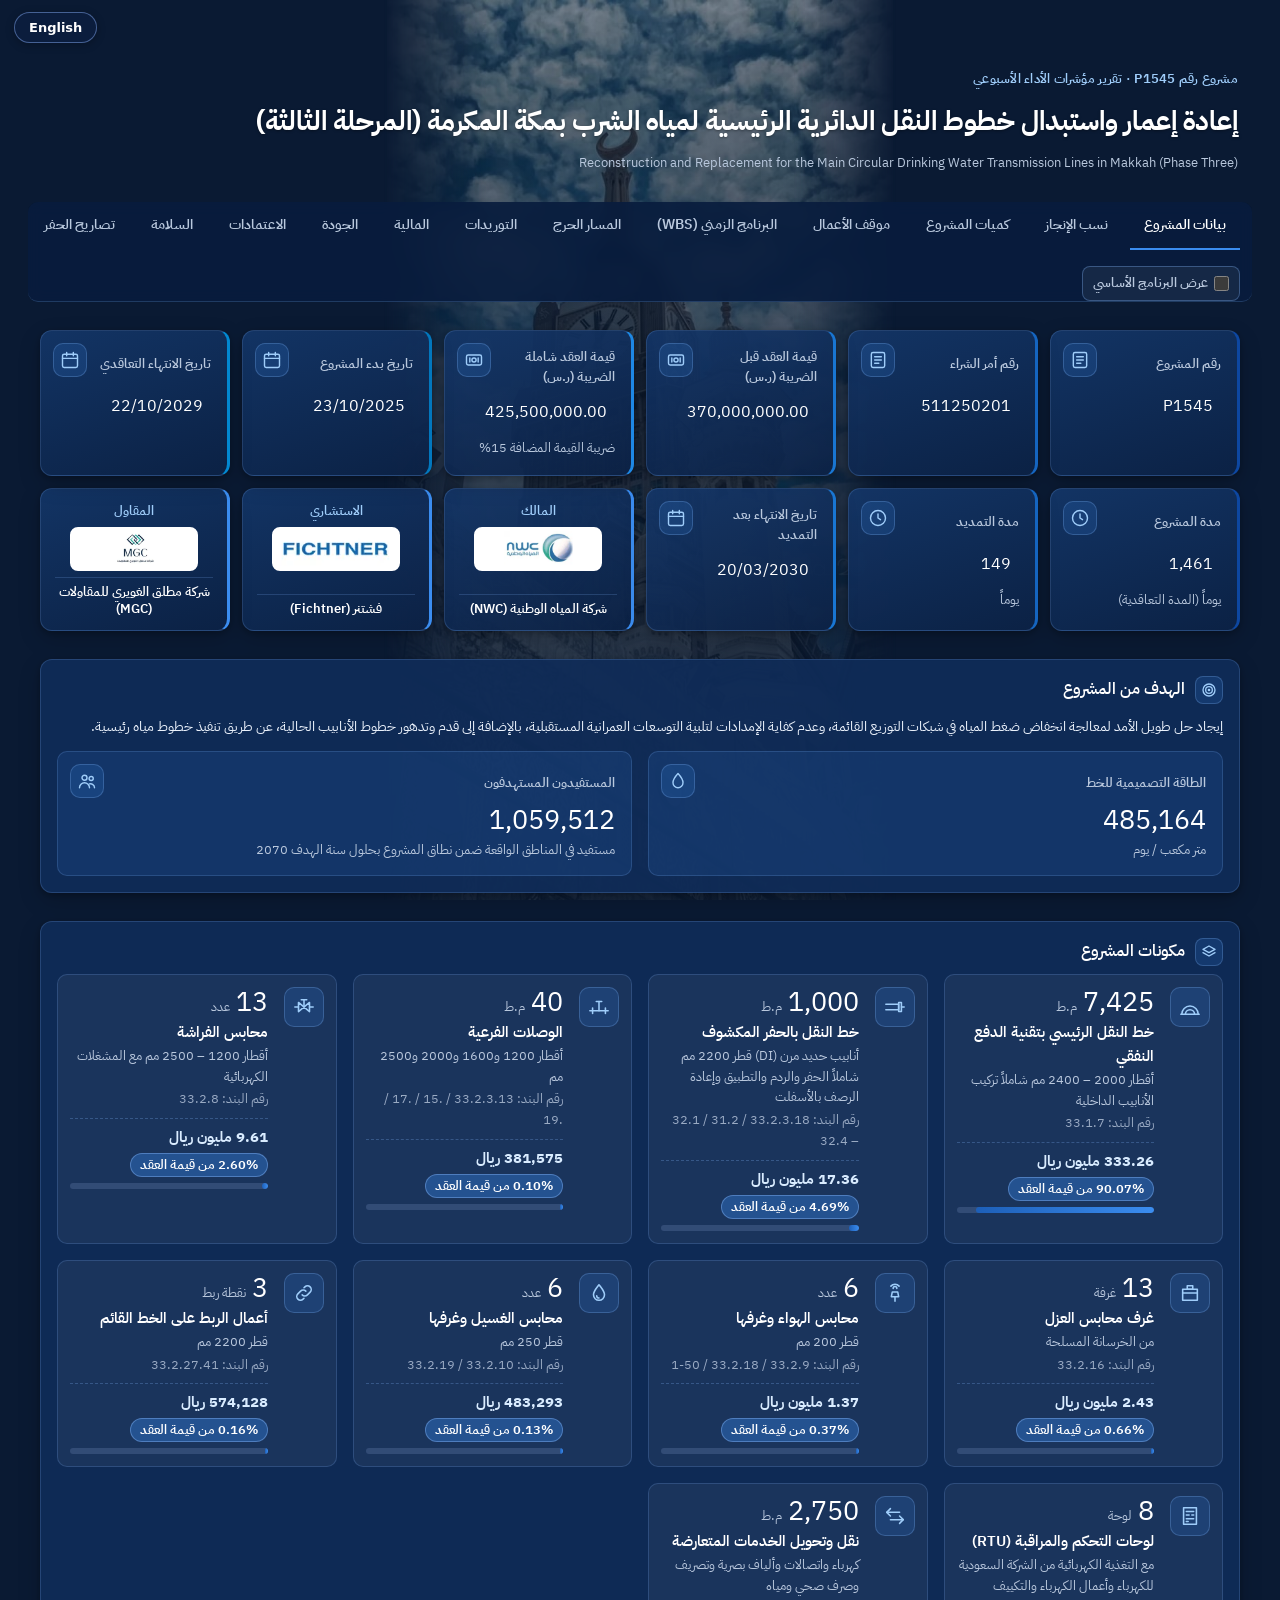
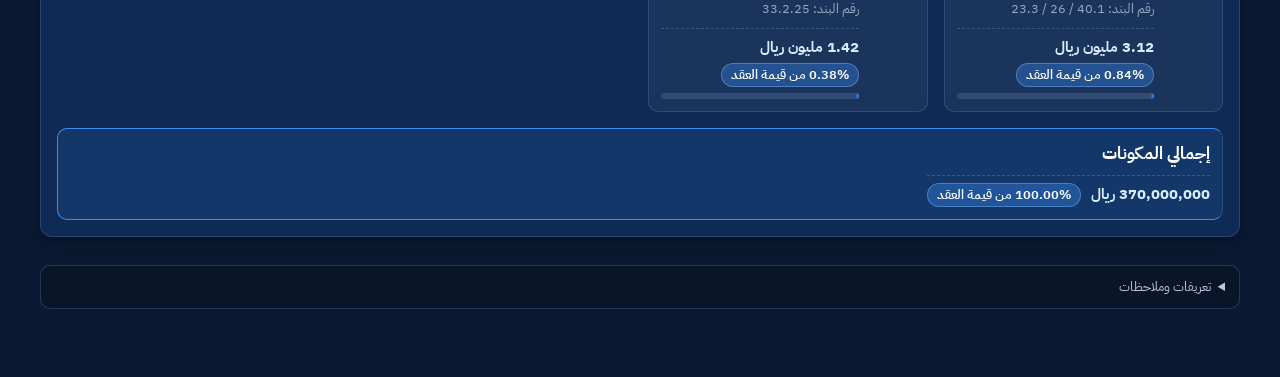
